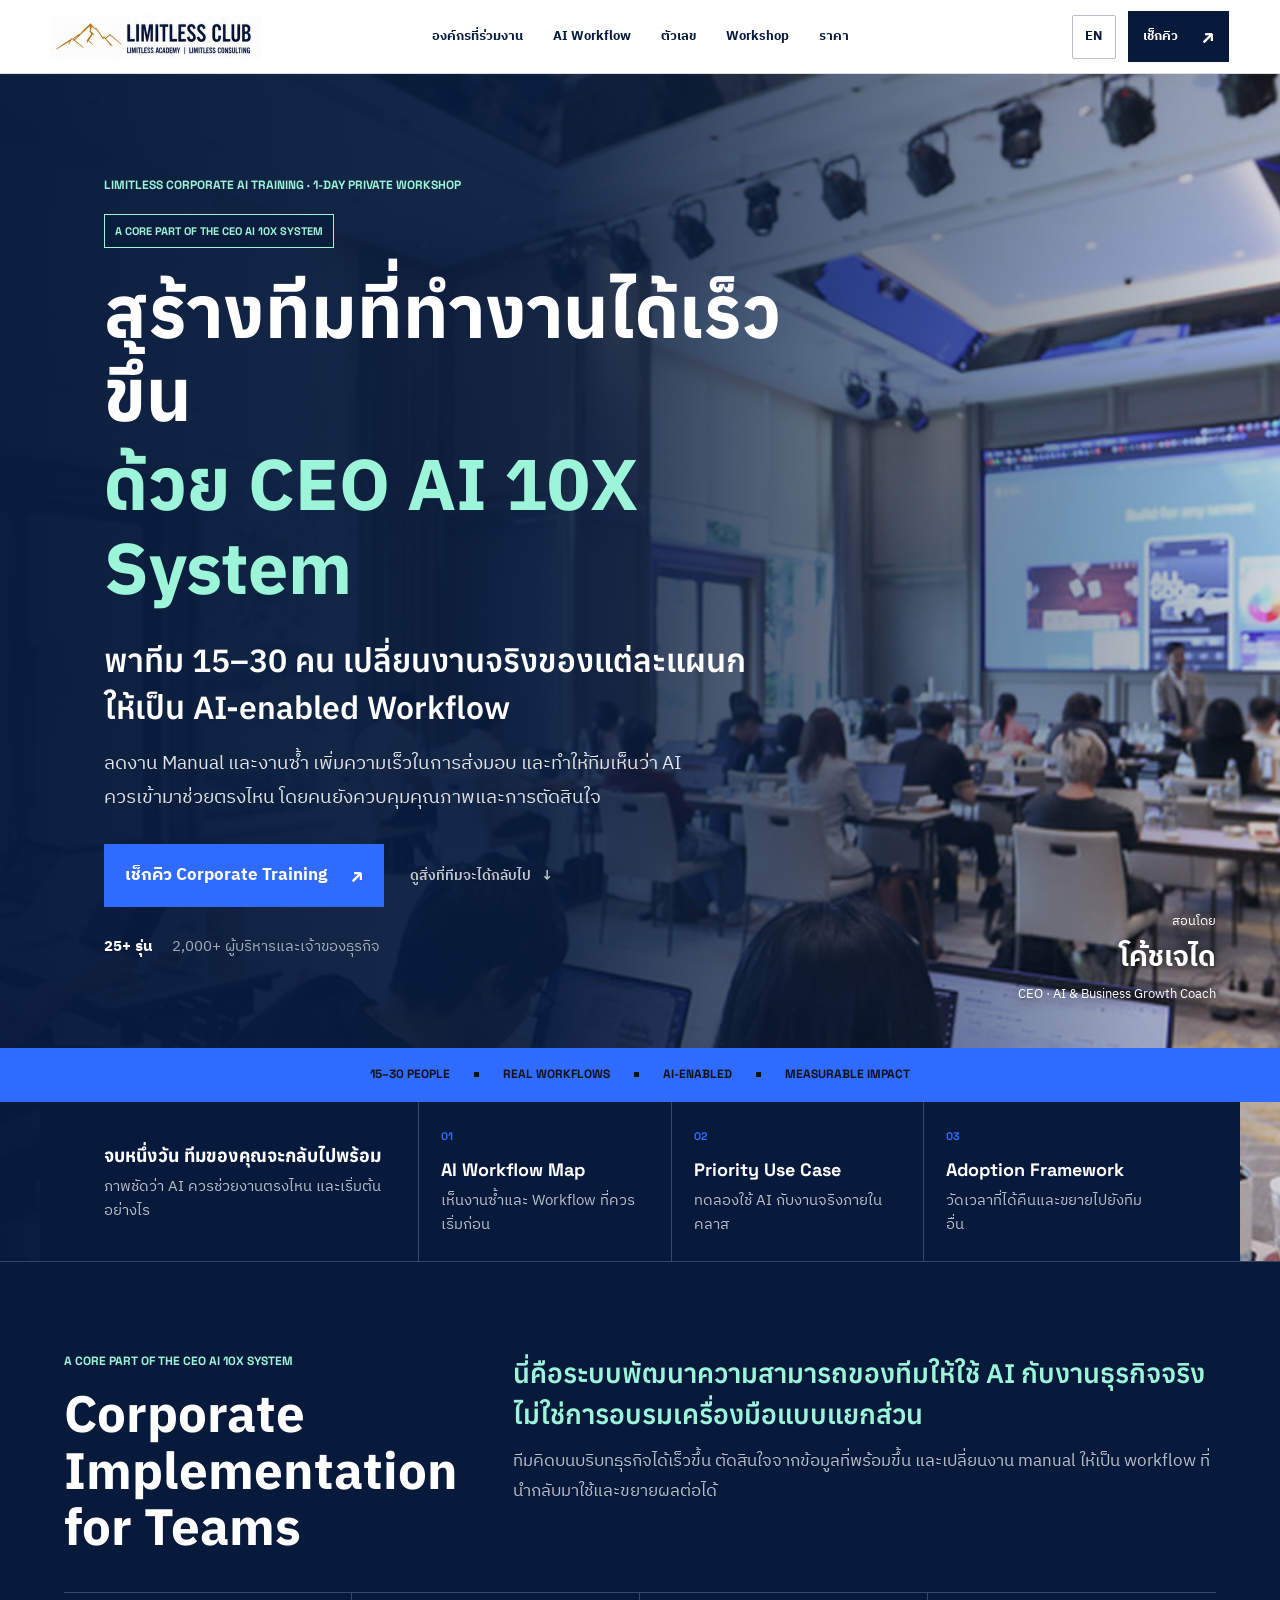
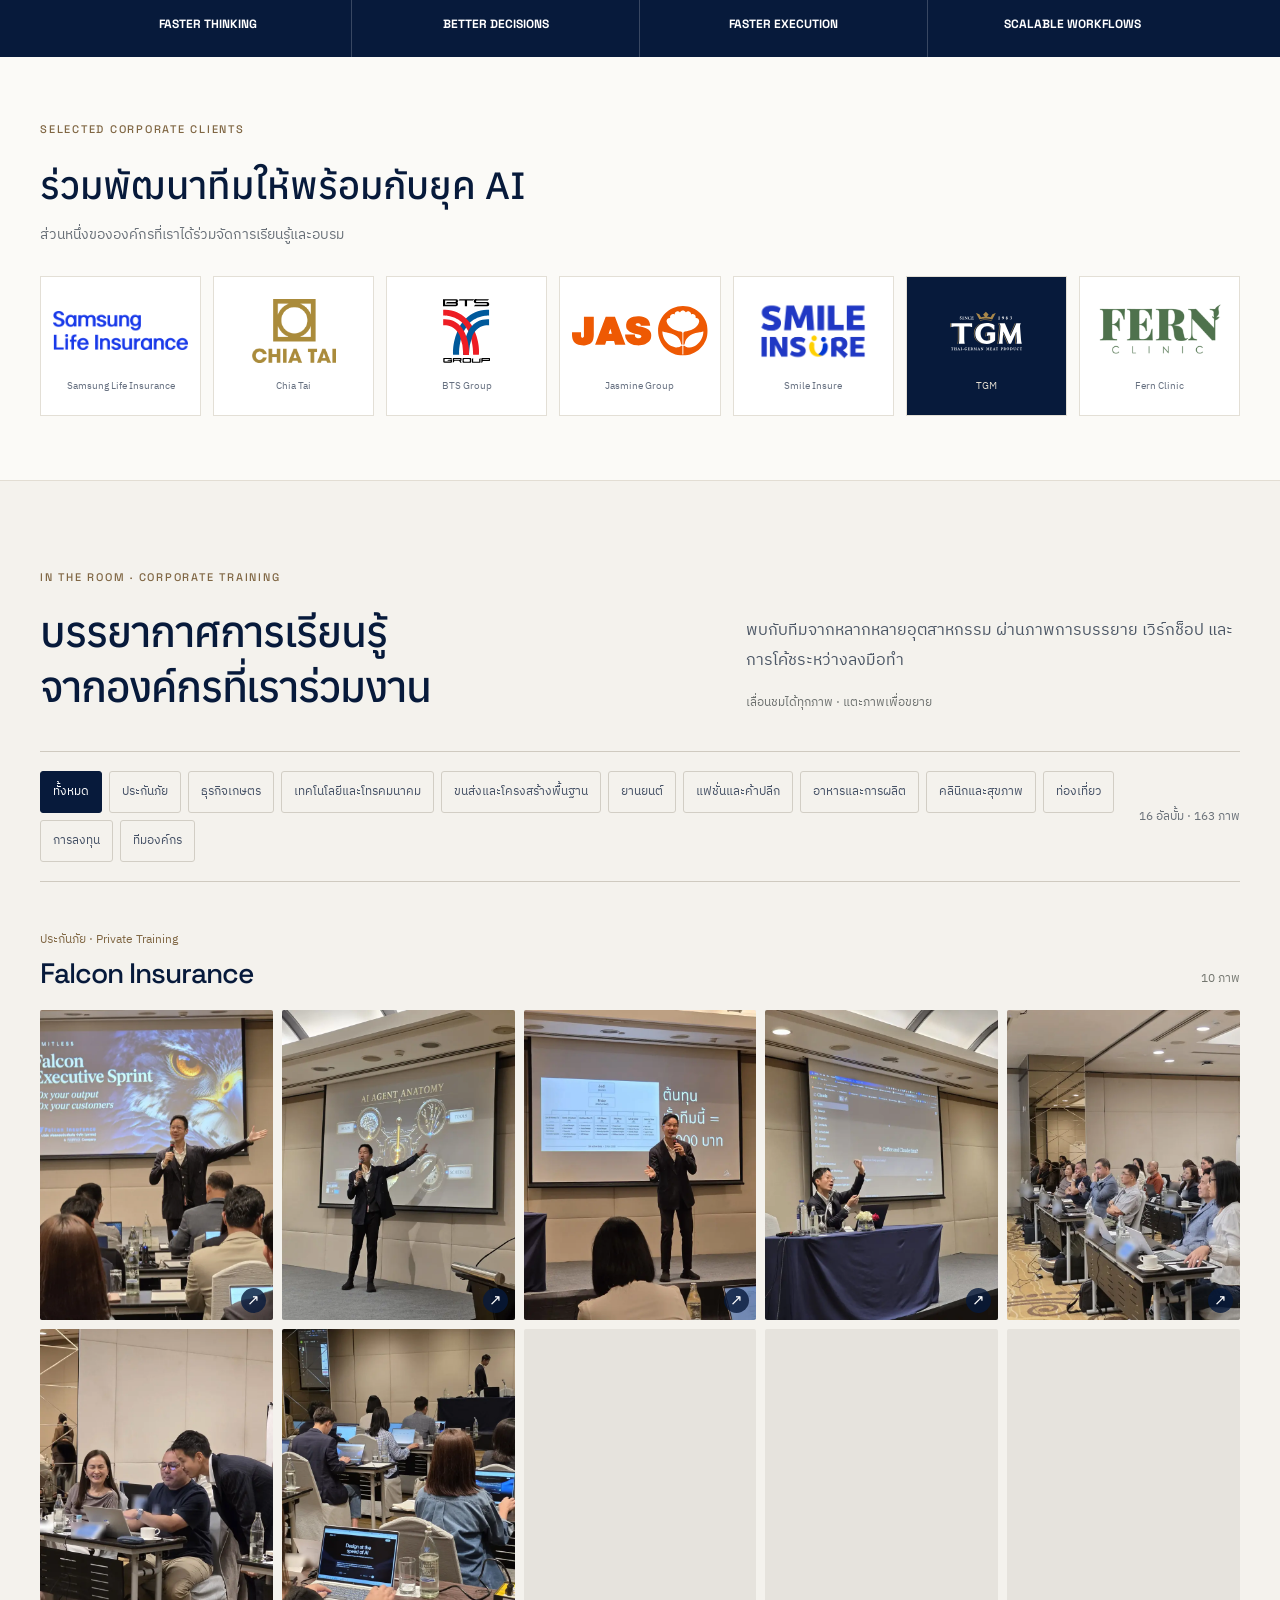
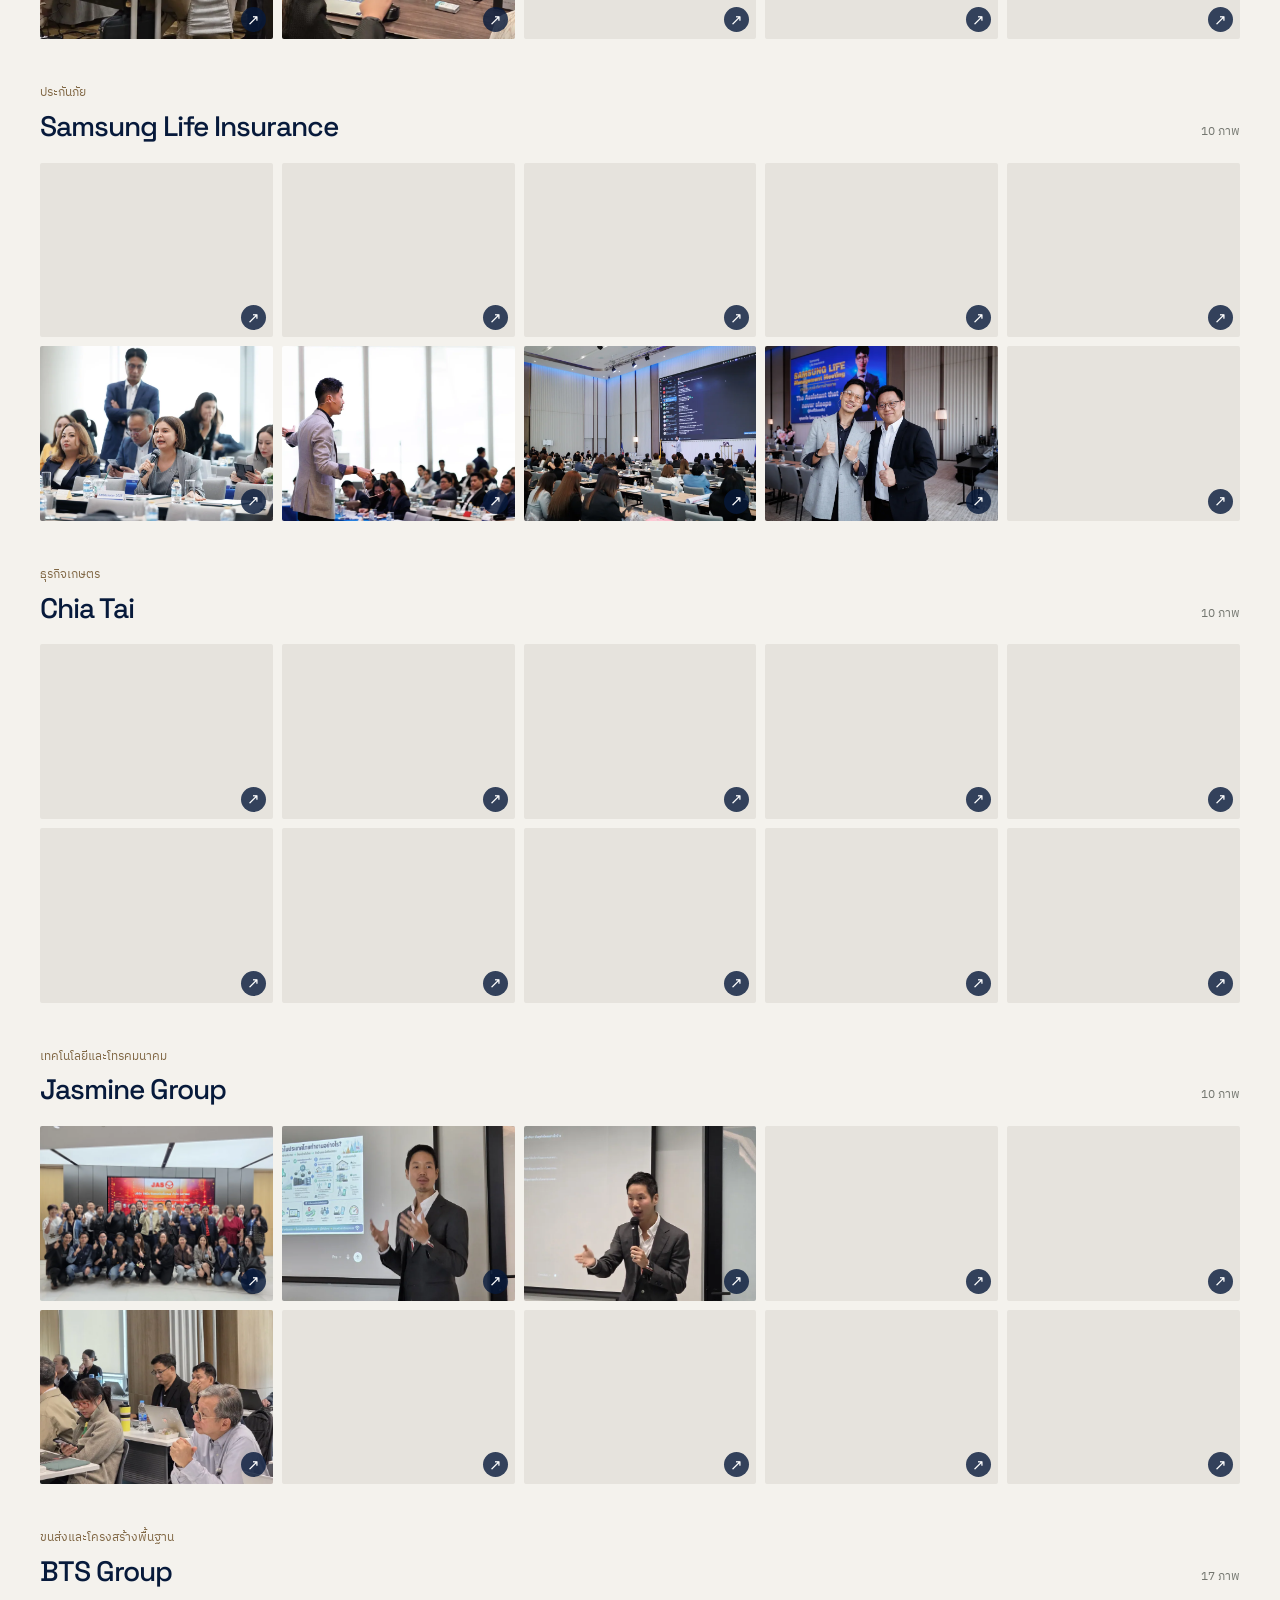
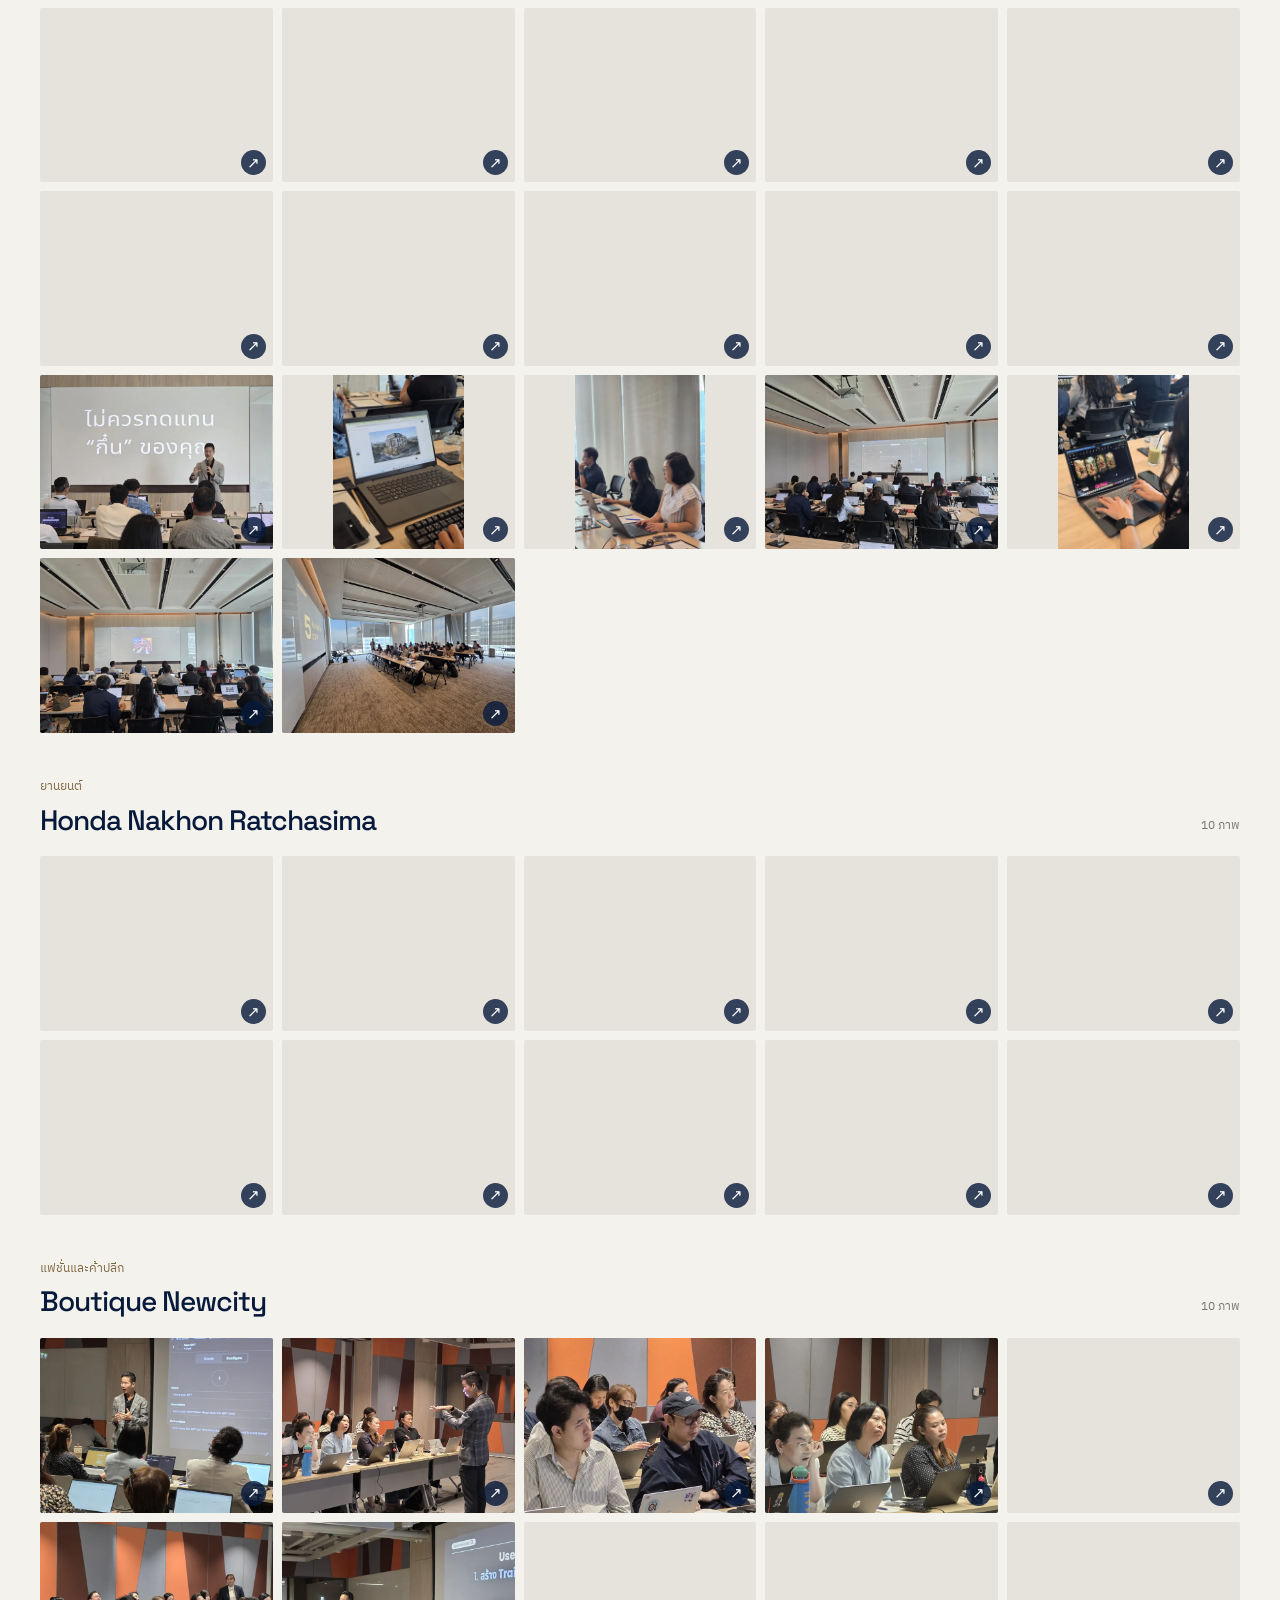
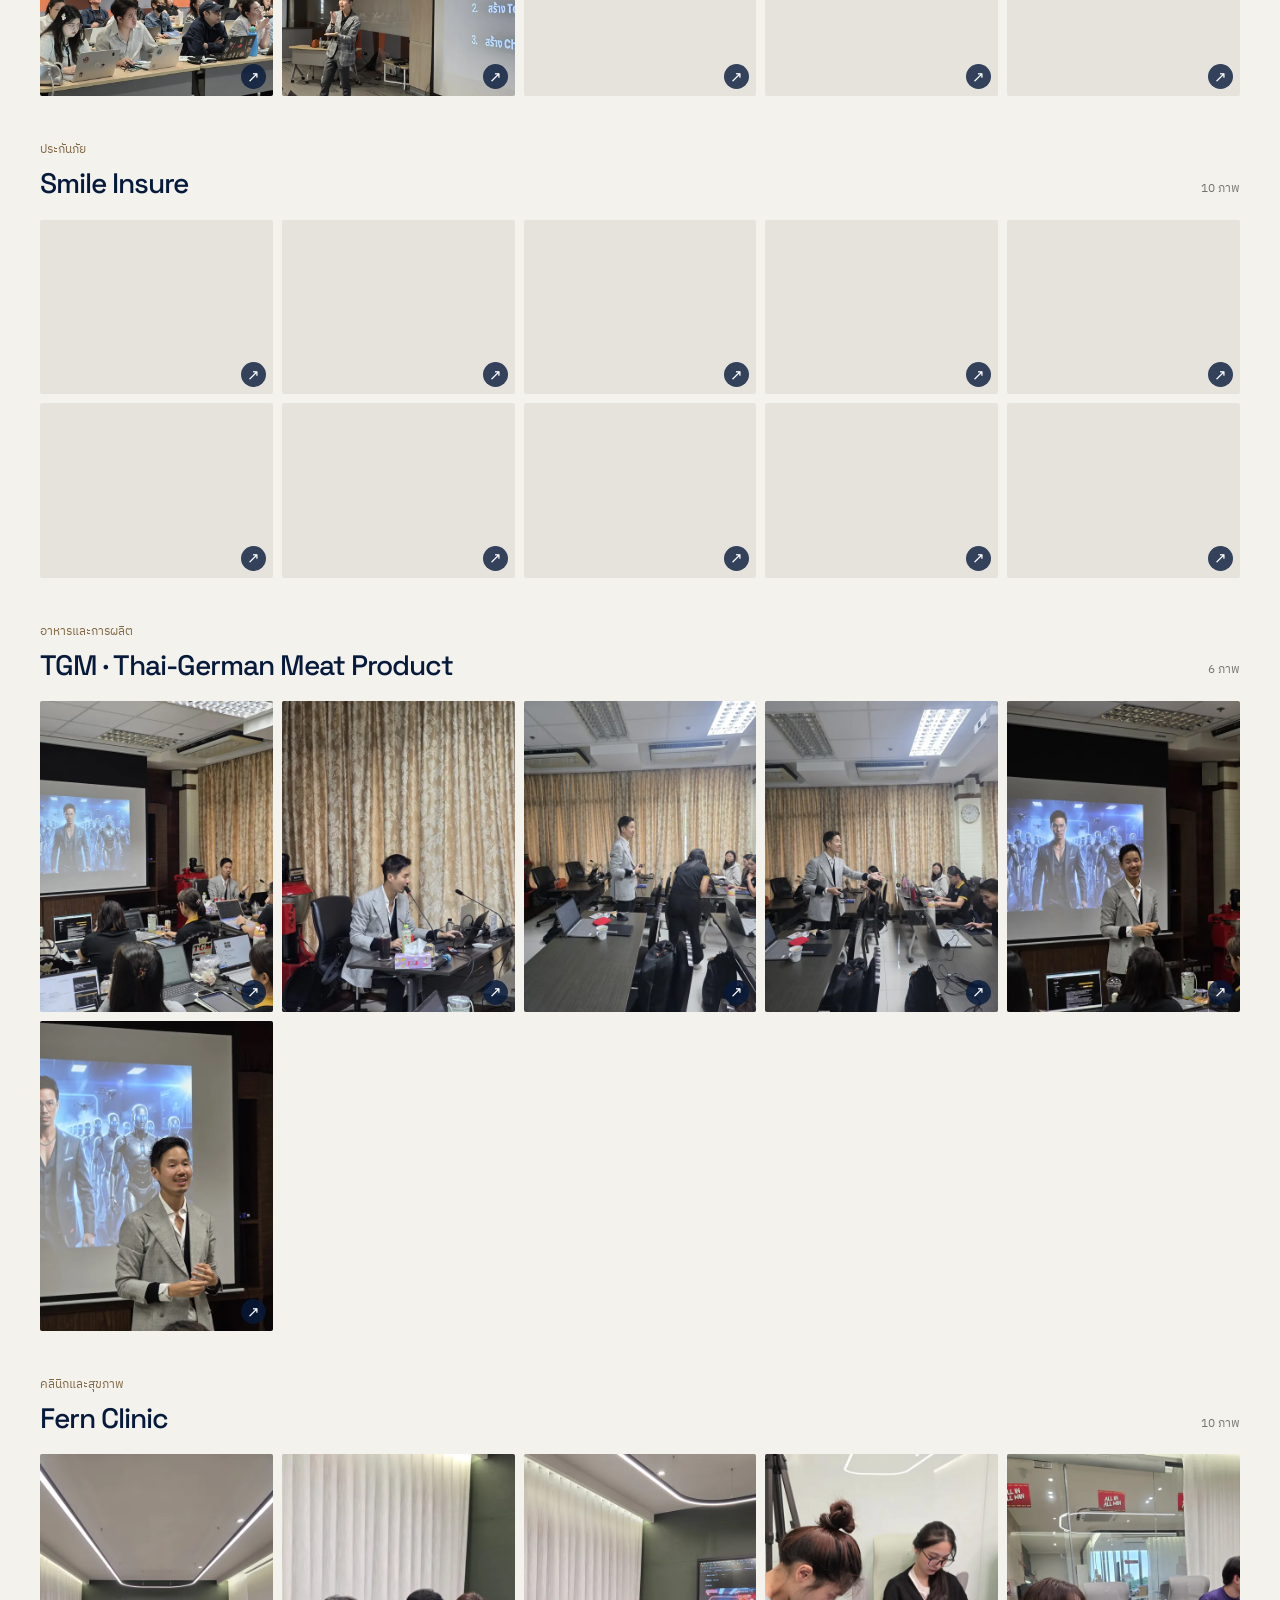
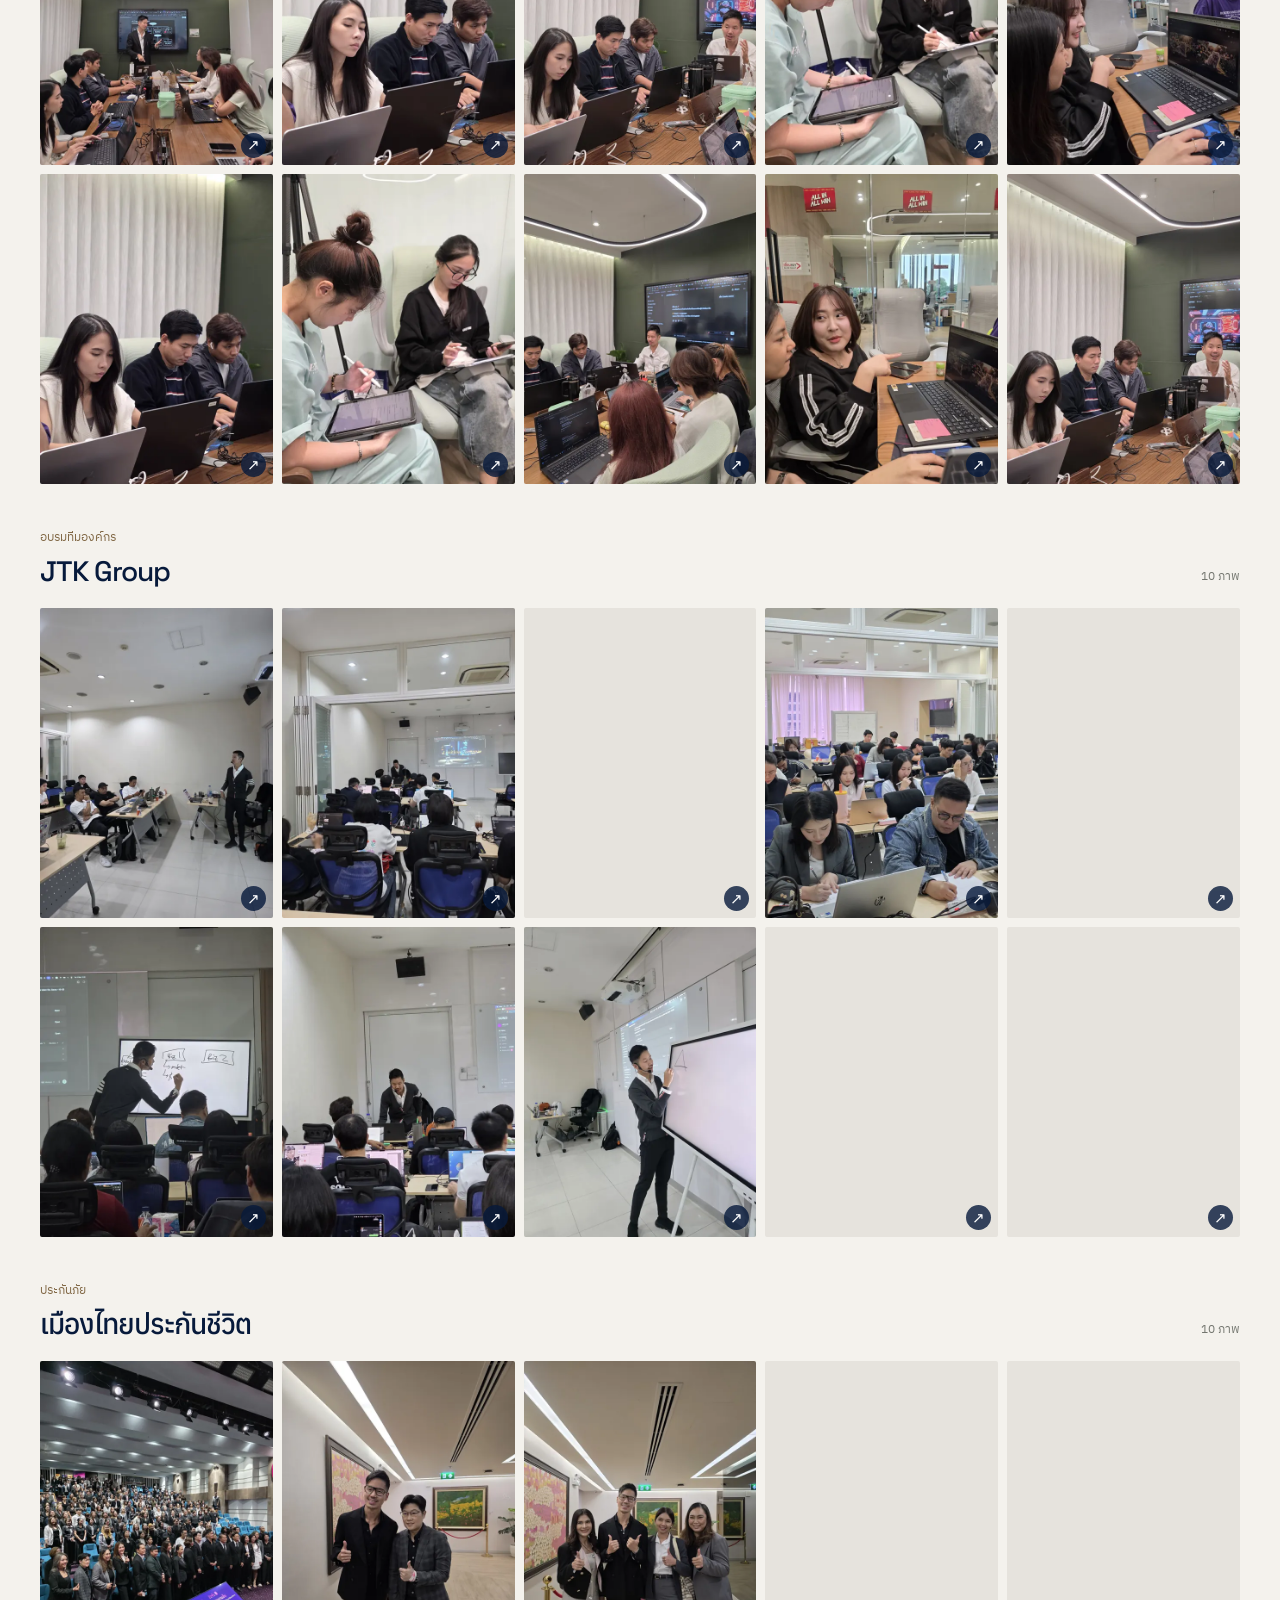
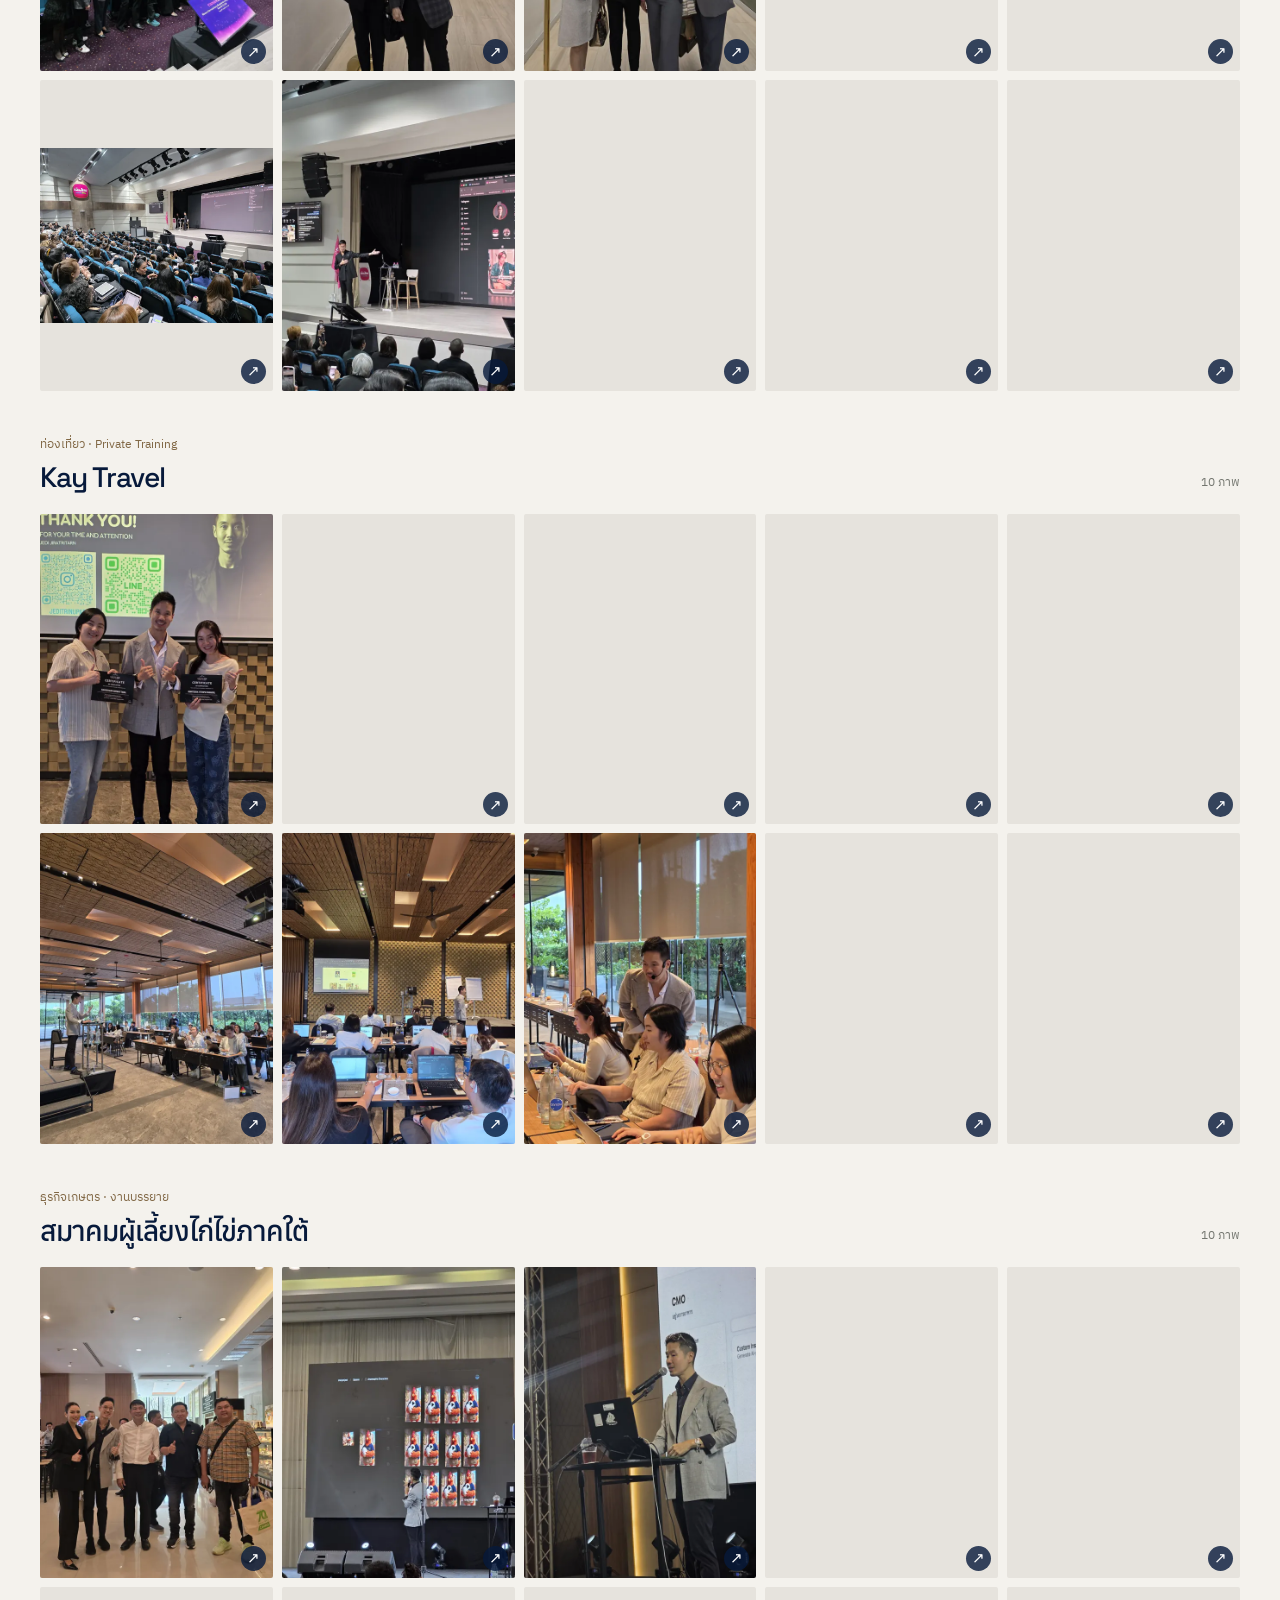
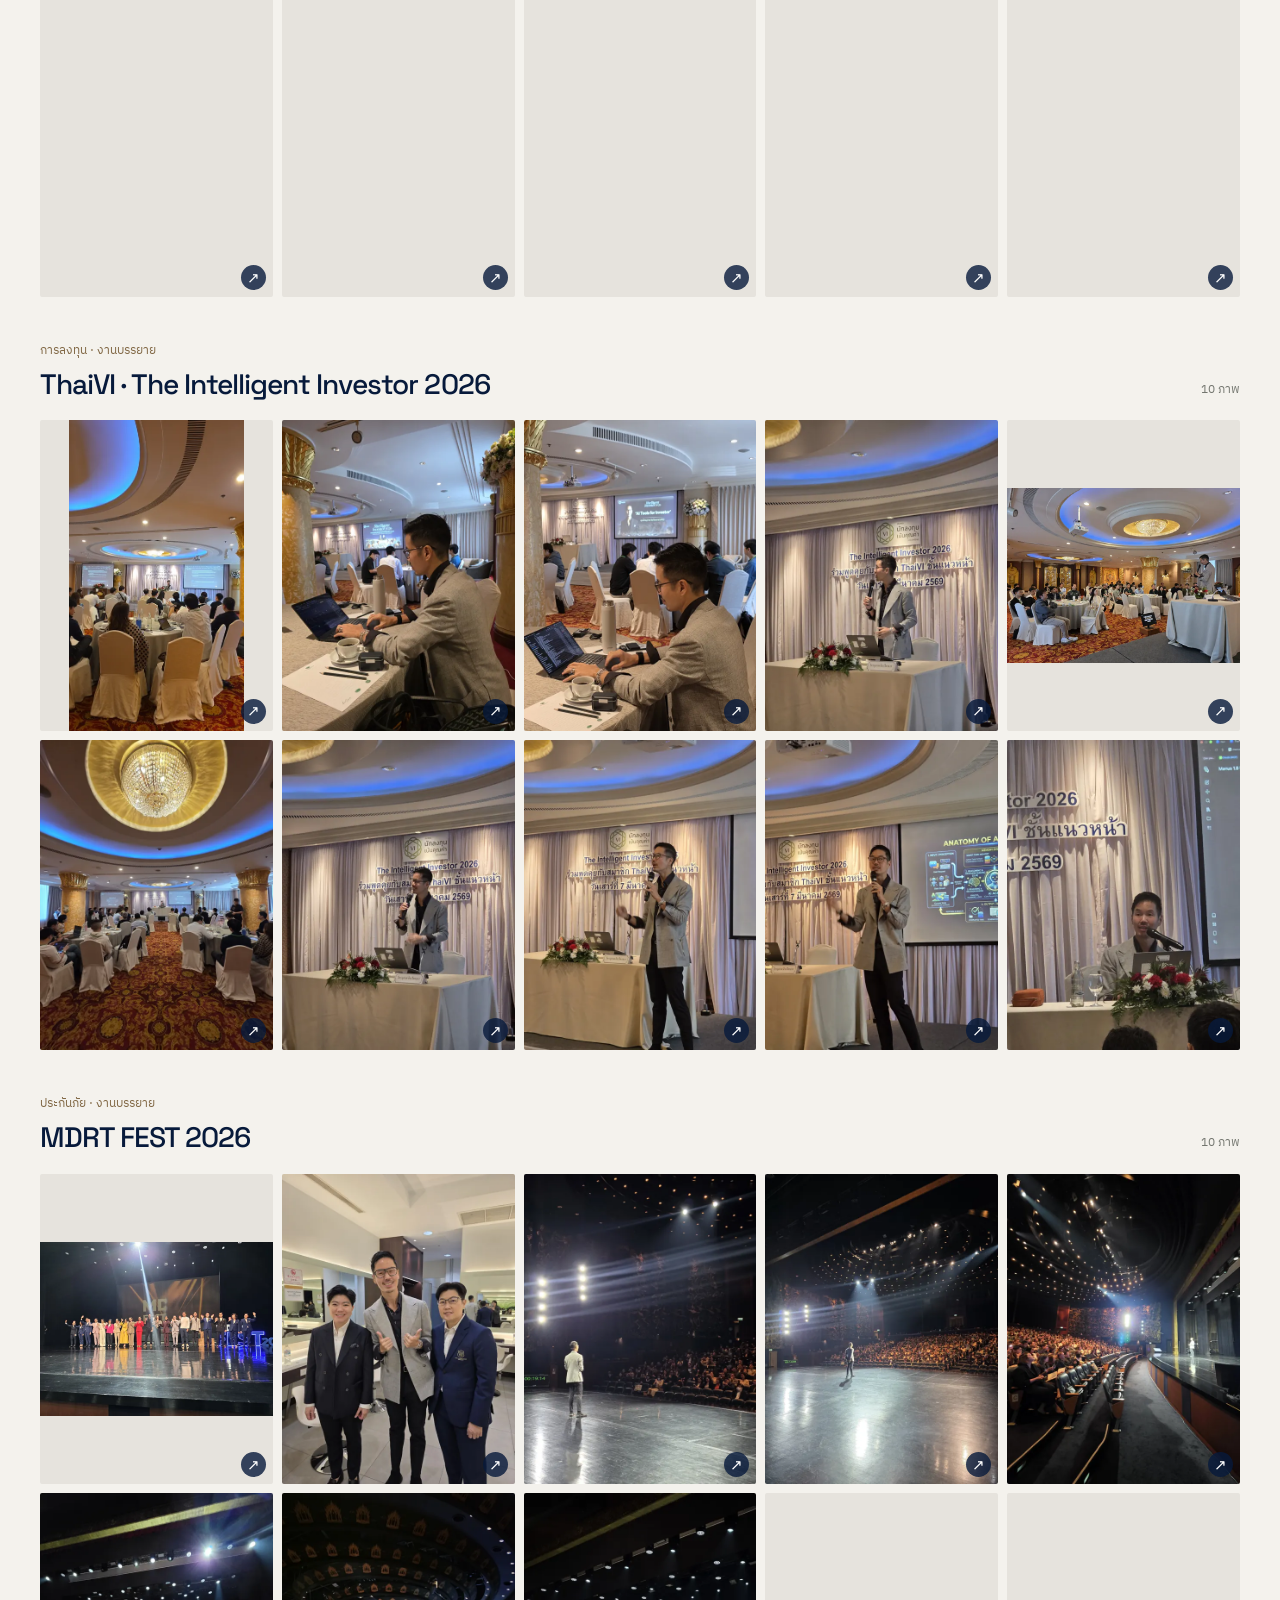
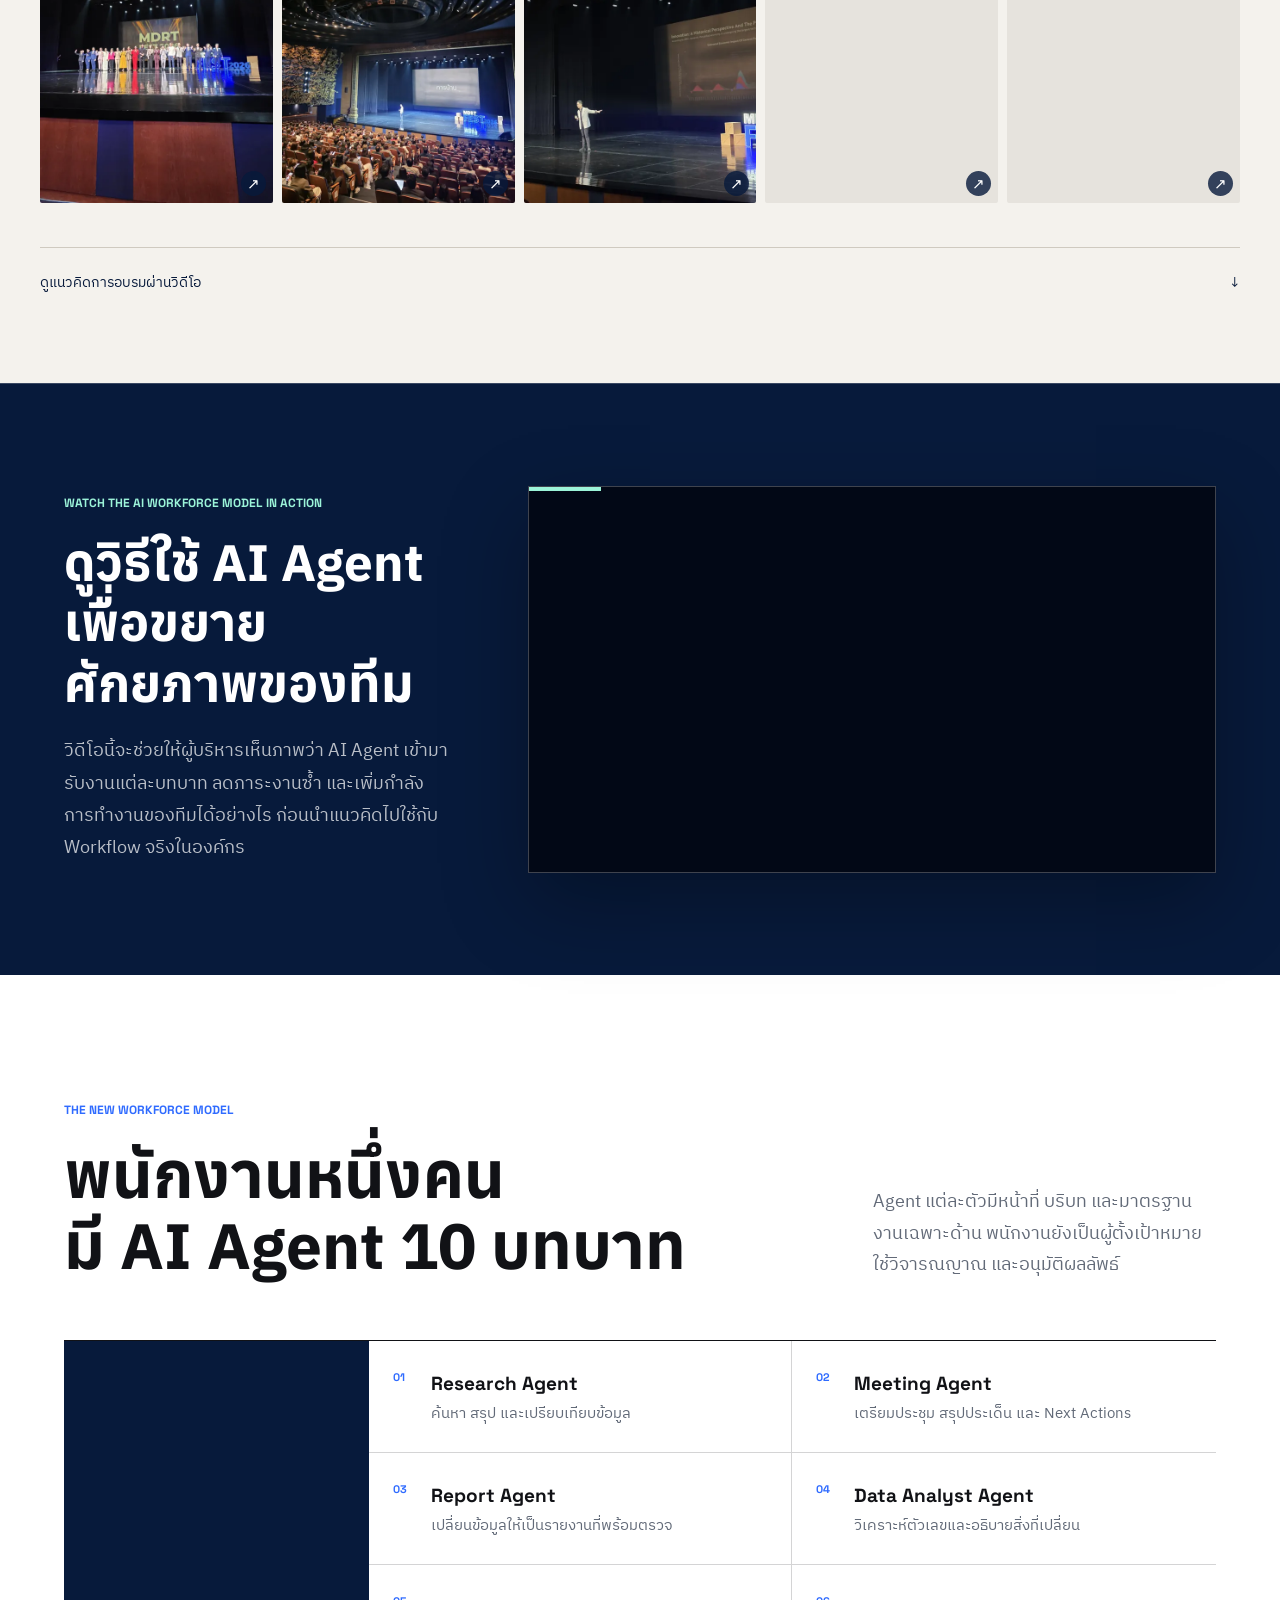
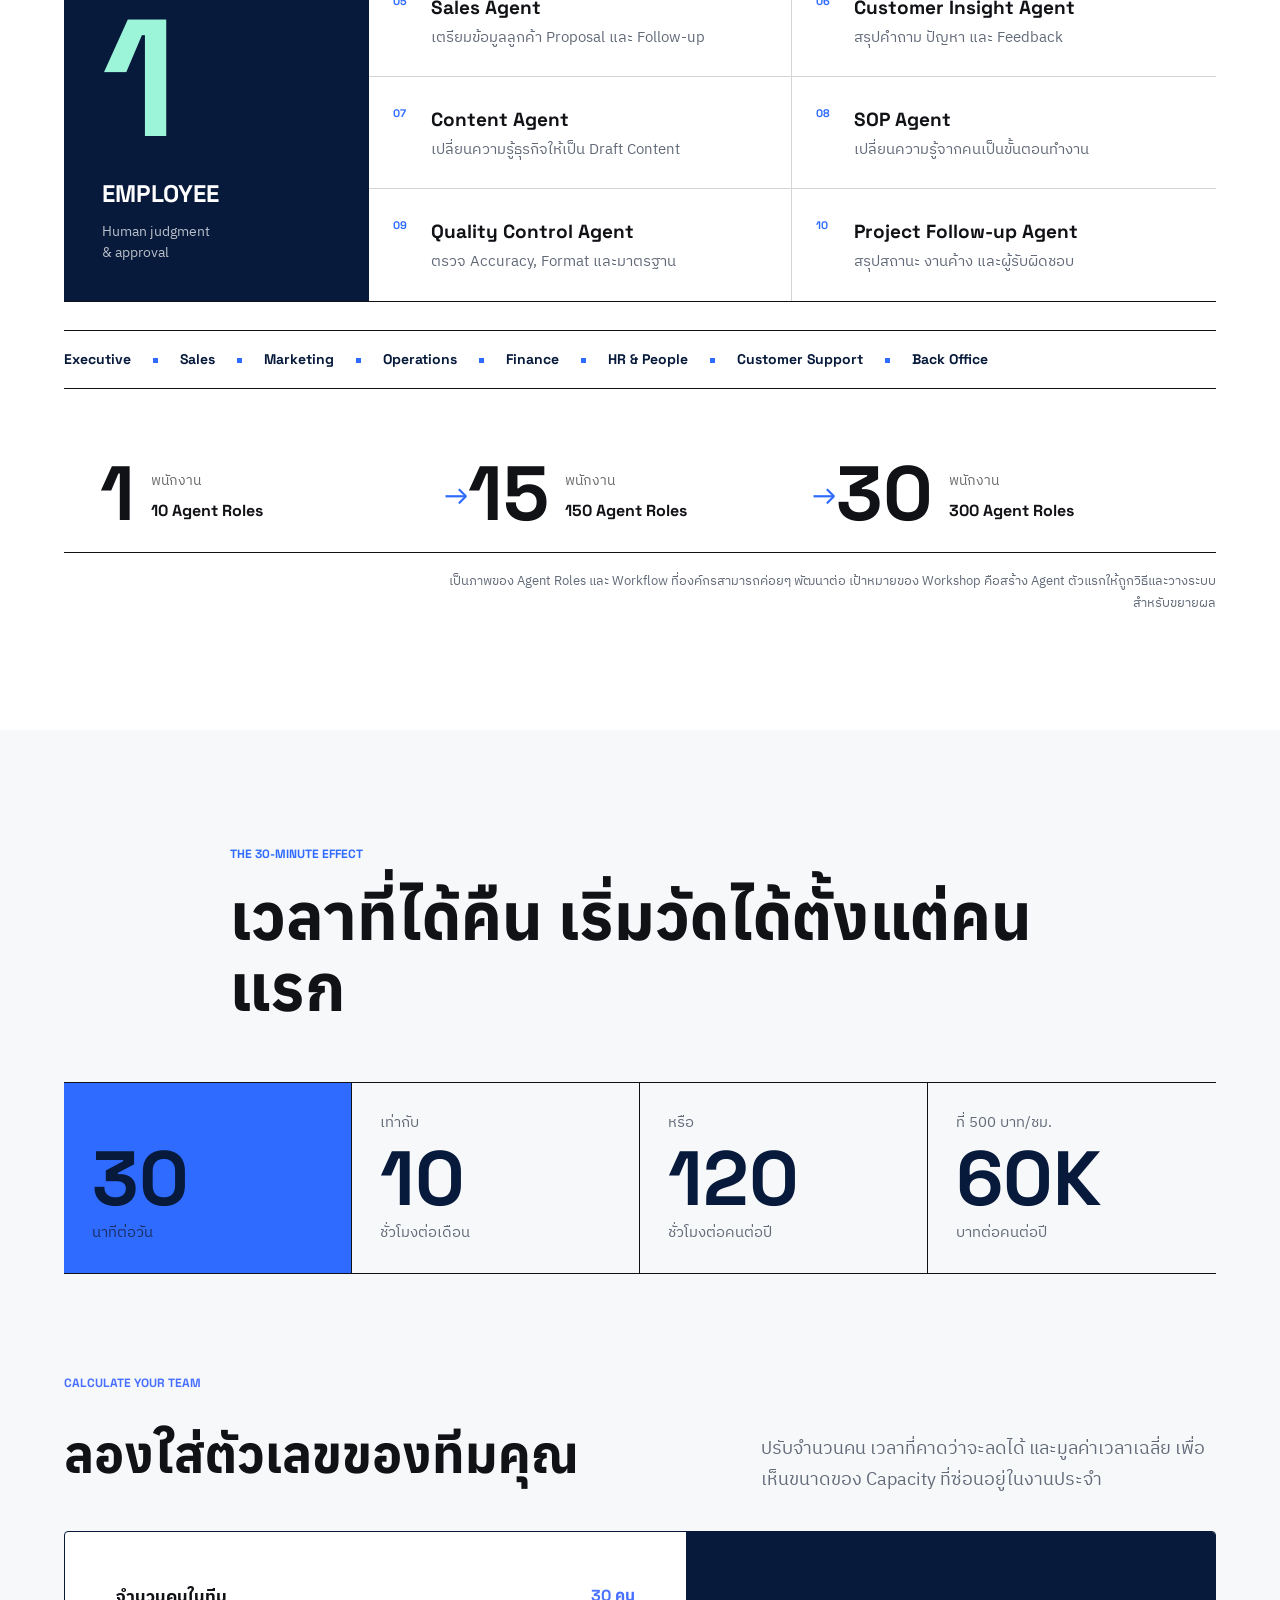
==== index.html @ 7ac0dc00 "Import verified Corporate AI Training live source" ====
<!DOCTYPE html>
<html lang="th">
<head>
  <meta charset="utf-8" />
  <meta name="viewport" content="width=device-width, initial-scale=1" />
  <title>Limitless Corporate AI Training | CEO AI 10X System for Teams</title>
  <meta name="description" content="Corporate AI Training 1 วัน สำหรับทีม 15-30 คน นำ CEO AI 10X System ไปช่วยลดงานซ้ำ เพิ่มความเร็ว และยกระดับ Workflow จากงานจริงของแต่ละแผนก" />
  <meta name="theme-color" content="#071a3b" />
  <meta property="og:type" content="website" />
  <meta property="og:title" content="Limitless Corporate AI Training | CEO AI 10X System for Teams" />
  <meta property="og:description" content="นำ CEO AI 10X System ไปใช้กับทีม ลดงานซ้ำ เพิ่มความเร็ว และยกระดับ Workflow จากงานจริงของแต่ละแผนก" />
  <meta property="og:url" content="https://limitless-corporate-training.vercel.app/" />
  <meta property="og:image" content="https://limitless-corporate-training.vercel.app/assets/workshop-hero-wide.jpg" />
  <meta name="twitter:card" content="summary_large_image" />
  <meta name="twitter:image" content="https://limitless-corporate-training.vercel.app/assets/workshop-hero-wide.jpg" />
  <link rel="canonical" href="https://limitless-corporate-training.vercel.app/" />
  <link rel="icon" type="image/png" href="assets/favicon.png" />
  <link rel="preconnect" href="https://fonts.googleapis.com" />
  <link rel="preconnect" href="https://fonts.gstatic.com" crossorigin />
  <link href="https://fonts.googleapis.com/css2?family=Anuphan:wght@400;500;600;700&amp;family=IBM+Plex+Sans+Thai:wght@400;500;600;700&amp;family=Space+Grotesk:wght@500;600;700&amp;display=swap" rel="stylesheet" />
  <link rel="stylesheet" href="styles.css" />
  <link rel="stylesheet" href="gallery.css" />
  <script src="gallery.js" defer></script>
<link rel="alternate" hreflang="th" href="https://corporate-ai-training-seven.vercel.app/" />
<link rel="alternate" hreflang="en" href="https://corporate-ai-training-seven.vercel.app/en/" />
</head>
<body>
  <header class="site-header">
    <a class="brand" href="#top" aria-label="Limitless Club หน้าหลัก">
      <img src="assets/limitless-club-logo.png" alt="Limitless Club" width="420" height="88" />
    </a>
    <nav aria-label="เมนูหลัก">
      <a href="#gallery">องค์กรที่ร่วมงาน</a>
      <a href="#agents">AI Workflow</a>
      <a href="#value">ตัวเลข</a>
      <a href="#workshop">Workshop</a>
      <a href="#fee">ราคา</a>
    </nav>
    <div class="header-actions"><a class="lang-switch" href="en/" hreflang="en" lang="en" aria-label="View this page in English">EN</a><a class="button button--header" href="#contact">เช็กคิว <span aria-hidden="true">↗</span></a></div>
  </header>

  <main>
    <section class="hero" id="top">
      <img class="hero__visual" src="assets/workshop-hero-wide.jpg" alt="บรรยากาศ Corporate AI Workshop ของ Limitless Club" width="1920" height="952" fetchpriority="high" />
      <div class="hero__inner">
        <div class="hero__copy">
          <p class="signal-label">Limitless Corporate AI Training · 1-Day Private Workshop</p>
          <p class="hero__system-label">A Core Part of the CEO AI 10X System</p>
          <h1><span>สร้างทีมที่ทำงานได้เร็วขึ้น</span><strong>ด้วย CEO AI 10X System</strong></h1>
          <p class="hero__statement">พาทีม 15–30 คน เปลี่ยนงานจริงของแต่ละแผนกให้เป็น AI-enabled Workflow</p>
          <p class="hero__lead">ลดงาน Manual และงานซ้ำ เพิ่มความเร็วในการส่งมอบ และทำให้ทีมเห็นว่า AI ควรเข้ามาช่วยตรงไหน โดยคนยังควบคุมคุณภาพและการตัดสินใจ</p>
          <div class="hero__actions">
            <a class="button button--signal" href="#contact">เช็กคิว Corporate Training <span aria-hidden="true">↗</span></a>
            <a class="text-link" href="#outcomes">ดูสิ่งที่ทีมจะได้กลับไป <span aria-hidden="true">↓</span></a>
          </div>
          <p class="hero__proof"><strong>25+ รุ่น</strong><span>2,000+ ผู้บริหารและเจ้าของธุรกิจ</span></p>
        </div>
        <p class="hero__coach"><span>สอนโดย</span><strong>โค้ชเจได</strong><small>CEO · AI &amp; Business Growth Coach</small></p>
      </div>
      <div class="hero__signal-line" aria-label="รายละเอียด Workshop">
        <span>15–30 PEOPLE</span><i></i><span>REAL WORKFLOWS</span><i></i><span>AI-ENABLED</span><i></i><span>MEASURABLE IMPACT</span>
      </div>
      <div class="hero__outcomes" id="outcomes">
        <p><strong>จบหนึ่งวัน ทีมของคุณจะกลับไปพร้อม</strong><span>ภาพชัดว่า AI ควรช่วยงานตรงไหน และเริ่มต้นอย่างไร</span></p>
        <div><b>01</b><strong>AI Workflow Map</strong><span>เห็นงานซ้ำและ Workflow ที่ควรเริ่มก่อน</span></div>
        <div><b>02</b><strong>Priority Use Case</strong><span>ทดลองใช้ AI กับงานจริงภายในคลาส</span></div>
        <div><b>03</b><strong>Adoption Framework</strong><span>วัดเวลาที่ได้คืนและขยายไปยังทีมอื่น</span></div>
      </div>
    </section>

    <section class="ceo-system-band" aria-labelledby="ceo-system-title">
      <div class="ceo-system-band__intro">
        <p class="signal-label signal-label--citron">A Core Part of the CEO AI 10X System</p>
        <h2 id="ceo-system-title">Corporate Implementation for Teams</h2>
      </div>
      <div class="ceo-system-band__copy">
        <p>นี่คือระบบพัฒนาความสามารถของทีมให้ใช้ AI กับงานธุรกิจจริง ไม่ใช่การอบรมเครื่องมือแบบแยกส่วน</p>
        <span>ทีมคิดบนบริบทธุรกิจได้เร็วขึ้น ตัดสินใจจากข้อมูลที่พร้อมขึ้น และเปลี่ยนงาน manual ให้เป็น workflow ที่นำกลับมาใช้และขยายผลต่อได้</span>
      </div>
      <div class="ceo-system-band__outcomes" aria-label="ผลลัพธ์ของ CEO AI 10X System สำหรับทีม">
        <b>FASTER THINKING</b><b>BETTER DECISIONS</b><b>FASTER EXECUTION</b><b>SCALABLE WORKFLOWS</b>
      </div>
    </section>

<section class="client-logos" id="clients" aria-labelledby="clients-title"><div class="client-logos__inner"><p class="training-gallery__eyebrow">SELECTED CORPORATE CLIENTS</p><h2 id="clients-title">ร่วมพัฒนาทีมให้พร้อมกับยุค AI</h2><p class="client-logos__lead">ส่วนหนึ่งขององค์กรที่เราได้ร่วมจัดการเรียนรู้และอบรม</p><div class="client-logos__grid"><a class="client-logos__item" href="#gallery-samsung" aria-label="ดูภาพอบรม Samsung Life Insurance"><img src="assets/client-logos/samsung.png" alt="Samsung Life Insurance" width="180" height="72" loading="lazy"><span>Samsung Life Insurance</span></a><a class="client-logos__item" href="#gallery-chia-tai" aria-label="ดูภาพอบรม Chia Tai"><img src="assets/client-logos/chia-tai.png" alt="Chia Tai" width="180" height="72" loading="lazy"><span>Chia Tai</span></a><a class="client-logos__item" href="#gallery-bts" aria-label="ดูภาพอบรม BTS Group"><img src="assets/client-logos/bts.svg" alt="BTS Group" width="180" height="72" loading="lazy"><span>BTS Group</span></a><a class="client-logos__item" href="#gallery-jasmine" aria-label="ดูภาพอบรม Jasmine Group"><img src="assets/client-logos/jasmine.svg" alt="Jasmine Group" width="180" height="72" loading="lazy"><span>Jasmine Group</span></a><a class="client-logos__item" href="#gallery-smile" aria-label="ดูภาพอบรม Smile Insure"><img src="assets/client-logos/smile.png" alt="Smile Insure" width="180" height="72" loading="lazy"><span>Smile Insure</span></a><a class="client-logos__item" href="#gallery-tgm" aria-label="ดูภาพอบรม TGM"><img src="assets/client-logos/tgm.svg" alt="TGM" width="180" height="72" loading="lazy"><span>TGM</span></a><a class="client-logos__item" href="#gallery-fern" aria-label="ดูภาพอบรม Fern Clinic"><img src="assets/client-logos/fern.png" alt="Fern Clinic" width="180" height="72" loading="lazy"><span>Fern Clinic</span></a></div></div></section>
<section class="training-gallery" id="gallery" aria-labelledby="gallery-title"><div class="training-gallery__inner"><header class="training-gallery__intro"><div><p class="training-gallery__eyebrow">IN THE ROOM · CORPORATE TRAINING</p><h2 id="gallery-title">บรรยากาศการเรียนรู้<br />จากองค์กรที่เราร่วมงาน</h2></div><div class="training-gallery__lead"><p>พบกับทีมจากหลากหลายอุตสาหกรรม ผ่านภาพการบรรยาย เวิร์กช็อป และการโค้ชระหว่างลงมือทำ</p><p class="training-gallery__hint">เลื่อนชมได้ทุกภาพ · แตะภาพเพื่อขยาย</p></div></header><div class="training-gallery__toolbar"><div class="training-gallery__filters" role="group" aria-label="เลือกอุตสาหกรรม" hidden><button type="button" data-industry-filter="all" aria-pressed="true">ทั้งหมด</button><button type="button" data-industry-filter="insurance" aria-pressed="false">ประกันภัย</button><button type="button" data-industry-filter="agriculture" aria-pressed="false">ธุรกิจเกษตร</button><button type="button" data-industry-filter="technology" aria-pressed="false">เทคโนโลยีและโทรคมนาคม</button><button type="button" data-industry-filter="transport" aria-pressed="false">ขนส่งและโครงสร้างพื้นฐาน</button><button type="button" data-industry-filter="automotive" aria-pressed="false">ยานยนต์</button><button type="button" data-industry-filter="retail" aria-pressed="false">แฟชั่นและค้าปลีก</button><button type="button" data-industry-filter="food" aria-pressed="false">อาหารและการผลิต</button><button type="button" data-industry-filter="healthcare" aria-pressed="false">คลินิกและสุขภาพ</button><button type="button" data-industry-filter="travel" aria-pressed="false">ท่องเที่ยว</button><button type="button" data-industry-filter="investment" aria-pressed="false">การลงทุน</button><button type="button" data-industry-filter="business" aria-pressed="false">ทีมองค์กร</button></div><p class="training-gallery__summary" role="status" aria-live="polite" aria-atomic="true">16 อัลบั้ม · 163 ภาพ</p></div><!--client:falcon:album--><article class="training-gallery__company training-gallery__company--new" data-industry="insurance" data-company="Falcon Insurance" aria-labelledby="gallery-falcon"><header class="training-gallery__company-heading"><div><p class="training-gallery__industry">ประกันภัย · Private Training</p><h3 id="gallery-falcon">Falcon Insurance</h3></div><span class="training-gallery__count">10 ภาพ</span></header><div class="training-gallery__grid"><a class="training-gallery__photo" href="assets/gallery/falcon-01-full.webp" data-gallery-photo data-caption="Falcon Insurance — เปิดคลาส Falcon Executive Sprint: 10x your output, 10x your customers" aria-label="ขยายภาพ: Falcon Insurance — เปิดคลาส Falcon Executive Sprint: 10x your output, 10x your customers"><img src="assets/gallery/falcon-01-thumb.webp" width="720" height="960" style="object-position:50% 35%" alt="Falcon Insurance — เปิดคลาส Falcon Executive Sprint: 10x your output, 10x your customers" loading="lazy" decoding="async"><span class="training-gallery__enlarge" aria-hidden="true">↗</span></a><a class="training-gallery__photo" href="assets/gallery/falcon-02-full.webp" data-gallery-photo data-caption="Falcon Insurance — AI Agent มี 4 ส่วน: Brain, Tools, Skills และ Scheduled Tasks" aria-label="ขยายภาพ: Falcon Insurance — AI Agent มี 4 ส่วน: Brain, Tools, Skills และ Scheduled Tasks"><img src="assets/gallery/falcon-02-thumb.webp" width="720" height="960" style="object-position:50% 45%" alt="Falcon Insurance — AI Agent มี 4 ส่วน: Brain, Tools, Skills และ Scheduled Tasks" loading="lazy" decoding="async"><span class="training-gallery__enlarge" aria-hidden="true">↗</span></a><a class="training-gallery__photo" href="assets/gallery/falcon-03-full.webp" data-gallery-photo data-caption="Falcon Insurance — ตัวอย่างผังทีม AI Agent ที่แบ่งหน้าที่ชัดเจนเหมือนทีมงานจริง" aria-label="ขยายภาพ: Falcon Insurance — ตัวอย่างผังทีม AI Agent ที่แบ่งหน้าที่ชัดเจนเหมือนทีมงานจริง"><img src="assets/gallery/falcon-03-thumb.webp" width="720" height="960" style="object-position:50% 40%" alt="Falcon Insurance — ตัวอย่างผังทีม AI Agent ที่แบ่งหน้าที่ชัดเจนเหมือนทีมงานจริง" loading="lazy" decoding="async"><span class="training-gallery__enlarge" aria-hidden="true">↗</span></a><a class="training-gallery__photo" href="assets/gallery/falcon-04-full.webp" data-gallery-photo data-caption="Falcon Insurance — สาธิตสดบน Claude: Projects, Artifacts, Scheduled และ Customize" aria-label="ขยายภาพ: Falcon Insurance — สาธิตสดบน Claude: Projects, Artifacts, Scheduled และ Customize"><img src="assets/gallery/falcon-04-thumb.webp" width="720" height="960" style="object-position:50% 50%" alt="Falcon Insurance — สาธิตสดบน Claude: Projects, Artifacts, Scheduled และ Customize" loading="lazy" decoding="async"><span class="training-gallery__enlarge" aria-hidden="true">↗</span></a><a class="training-gallery__photo" href="assets/gallery/falcon-05-full.webp" data-gallery-photo data-caption="Falcon Insurance — ผู้บริหารติดตามการสาธิตสดช่วงเช้า" aria-label="ขยายภาพ: Falcon Insurance — ผู้บริหารติดตามการสาธิตสดช่วงเช้า"><img src="assets/gallery/falcon-05-thumb.webp" width="720" height="960" style="object-position:50% 60%" alt="Falcon Insurance — ผู้บริหารติดตามการสาธิตสดช่วงเช้า" loading="lazy" decoding="async"><span class="training-gallery__enlarge" aria-hidden="true">↗</span></a><a class="training-gallery__photo" href="assets/gallery/falcon-06-full.webp" data-gallery-photo data-caption="Falcon Insurance — โค้ชเดินดูงานรายคนระหว่างฝึกกับไฟล์ตัวอย่าง" aria-label="ขยายภาพ: Falcon Insurance — โค้ชเดินดูงานรายคนระหว่างฝึกกับไฟล์ตัวอย่าง"><img src="assets/gallery/falcon-06-thumb.webp" width="720" height="960" style="object-position:50% 50%" alt="Falcon Insurance — โค้ชเดินดูงานรายคนระหว่างฝึกกับไฟล์ตัวอย่าง" loading="lazy" decoding="async"><span class="training-gallery__enlarge" aria-hidden="true">↗</span></a><a class="training-gallery__photo" href="assets/gallery/falcon-07-full.webp" data-gallery-photo data-caption="Falcon Insurance — ห้องทดลองเว็บรับแจ้งเคลม: ออกแบบหน้าจอด้วย Google Stitch" aria-label="ขยายภาพ: Falcon Insurance — ห้องทดลองเว็บรับแจ้งเคลม: ออกแบบหน้าจอด้วย Google Stitch"><img src="assets/gallery/falcon-07-thumb.webp" width="720" height="960" style="object-position:50% 60%" alt="Falcon Insurance — ห้องทดลองเว็บรับแจ้งเคลม: ออกแบบหน้าจอด้วย Google Stitch" loading="lazy" decoding="async"><span class="training-gallery__enlarge" aria-hidden="true">↗</span></a><a class="training-gallery__photo" href="assets/gallery/falcon-08-full.webp" data-gallery-photo data-caption="Falcon Insurance — ตัวอย่างหน้าจอแจ้งเคลมที่ AI ออกแบบให้ภายในคลาส" aria-label="ขยายภาพ: Falcon Insurance — ตัวอย่างหน้าจอแจ้งเคลมที่ AI ออกแบบให้ภายในคลาส"><img src="assets/gallery/falcon-08-thumb.webp" width="720" height="960" style="object-position:50% 45%" alt="Falcon Insurance — ตัวอย่างหน้าจอแจ้งเคลมที่ AI ออกแบบให้ภายในคลาส" loading="lazy" decoding="async"><span class="training-gallery__enlarge" aria-hidden="true">↗</span></a><a class="training-gallery__photo" href="assets/gallery/falcon-09-full.webp" data-gallery-photo data-caption="Falcon Insurance — กรอบ 10/80/10: คนเริ่ม 10% AI ทำ 80% คนตรวจ 10%" aria-label="ขยายภาพ: Falcon Insurance — กรอบ 10/80/10: คนเริ่ม 10% AI ทำ 80% คนตรวจ 10%"><img src="assets/gallery/falcon-09-thumb.webp" width="720" height="960" style="object-position:50% 45%" alt="Falcon Insurance — กรอบ 10/80/10: คนเริ่ม 10% AI ทำ 80% คนตรวจ 10%" loading="lazy" decoding="async"><span class="training-gallery__enlarge" aria-hidden="true">↗</span></a><a class="training-gallery__photo" href="assets/gallery/falcon-10-full.webp" data-gallery-photo data-caption="Falcon Insurance — ภาพหมู่ปิดคลาส Falcon Executive Sprint" aria-label="ขยายภาพ: Falcon Insurance — ภาพหมู่ปิดคลาส Falcon Executive Sprint"><img src="assets/gallery/falcon-10-thumb.webp" width="720" height="960" style="object-position:50% 50%" alt="Falcon Insurance — ภาพหมู่ปิดคลาส Falcon Executive Sprint" loading="lazy" decoding="async"><span class="training-gallery__enlarge" aria-hidden="true">↗</span></a></div></article><!--/client:falcon:album--><article class="training-gallery__company" data-industry="insurance" data-company="Samsung Life Insurance" aria-labelledby="gallery-samsung"><header class="training-gallery__company-heading"><div><p class="training-gallery__industry">ประกันภัย</p><h3 id="gallery-samsung">Samsung Life Insurance</h3></div><span class="training-gallery__count">10 ภาพ</span></header><div class="training-gallery__grid"><a class="training-gallery__photo" href="assets/gallery/samsung-01-full.webp?v=2" data-gallery-photo data-caption="Samsung Life Insurance — บรรยากาศการบรรยายและผู้เข้าร่วมงาน" aria-label="ขยายภาพ: Samsung Life Insurance — บรรยากาศการบรรยายและผู้เข้าร่วมงาน"><img src="assets/gallery/samsung-01-thumb.webp?v=2" width="2048" height="1365" style="object-position:50% 50%" alt="Samsung Life Insurance — บรรยากาศการบรรยายและผู้เข้าร่วมงาน" loading="lazy" decoding="async" /><span class="training-gallery__enlarge" aria-hidden="true">↗</span></a><a class="training-gallery__photo" href="assets/gallery/samsung-02-full.webp?v=2" data-gallery-photo data-caption="Samsung Life Insurance — โค้ชอธิบายเนื้อหาบนเวที" aria-label="ขยายภาพ: Samsung Life Insurance — โค้ชอธิบายเนื้อหาบนเวที"><img src="assets/gallery/samsung-02-thumb.webp?v=2" width="1365" height="2048" style="object-position:50% 45%" alt="Samsung Life Insurance — โค้ชอธิบายเนื้อหาบนเวที" loading="lazy" decoding="async" /><span class="training-gallery__enlarge" aria-hidden="true">↗</span></a><a class="training-gallery__photo" href="assets/gallery/samsung-03-full.webp?v=2" data-gallery-photo data-caption="Samsung Life Insurance — ช่วงบรรยายและแลกเปลี่ยนกับผู้เข้าร่วม" aria-label="ขยายภาพ: Samsung Life Insurance — ช่วงบรรยายและแลกเปลี่ยนกับผู้เข้าร่วม"><img src="assets/gallery/samsung-03-thumb.webp?v=2" width="2048" height="1365" style="object-position:50% 50%" alt="Samsung Life Insurance — ช่วงบรรยายและแลกเปลี่ยนกับผู้เข้าร่วม" loading="lazy" decoding="async" /><span class="training-gallery__enlarge" aria-hidden="true">↗</span></a><a class="training-gallery__photo" href="assets/gallery/samsung-04-full.webp?v=2" data-gallery-photo data-caption="Samsung Life Insurance — สาธิตการใช้งานระหว่างการบรรยาย" aria-label="ขยายภาพ: Samsung Life Insurance — สาธิตการใช้งานระหว่างการบรรยาย"><img src="assets/gallery/samsung-04-thumb.webp?v=2" width="2048" height="1365" style="object-position:50% 50%" alt="Samsung Life Insurance — สาธิตการใช้งานระหว่างการบรรยาย" loading="lazy" decoding="async" /><span class="training-gallery__enlarge" aria-hidden="true">↗</span></a><a class="training-gallery__photo" href="assets/gallery/samsung-05-full.webp?v=2" data-gallery-photo data-caption="Samsung Life Insurance — ผู้เข้าร่วมตั้งใจติดตามการบรรยาย" aria-label="ขยายภาพ: Samsung Life Insurance — ผู้เข้าร่วมตั้งใจติดตามการบรรยาย"><img src="assets/gallery/samsung-05-thumb.webp?v=2" width="2048" height="1365" style="object-position:50% 50%" alt="Samsung Life Insurance — ผู้เข้าร่วมตั้งใจติดตามการบรรยาย" loading="lazy" decoding="async" /><span class="training-gallery__enlarge" aria-hidden="true">↗</span></a><a class="training-gallery__photo" href="assets/gallery/samsung-06-full.webp?v=2" data-gallery-photo data-caption="Samsung Life Insurance — ผู้เข้าร่วมแลกเปลี่ยนความคิดเห็น" aria-label="ขยายภาพ: Samsung Life Insurance — ผู้เข้าร่วมแลกเปลี่ยนความคิดเห็น"><img src="assets/gallery/samsung-06-thumb.webp?v=2" width="2048" height="1365" style="object-position:50% 50%" alt="Samsung Life Insurance — ผู้เข้าร่วมแลกเปลี่ยนความคิดเห็น" loading="lazy" decoding="async" /><span class="training-gallery__enlarge" aria-hidden="true">↗</span></a><a class="training-gallery__photo" href="assets/gallery/samsung-07-full.webp?v=2" data-gallery-photo data-caption="Samsung Life Insurance — โค้ชพูดคุยกับผู้เข้าร่วม" aria-label="ขยายภาพ: Samsung Life Insurance — โค้ชพูดคุยกับผู้เข้าร่วม"><img src="assets/gallery/samsung-07-thumb.webp?v=2" width="2048" height="1365" style="object-position:50% 50%" alt="Samsung Life Insurance — โค้ชพูดคุยกับผู้เข้าร่วม" loading="lazy" decoding="async" /><span class="training-gallery__enlarge" aria-hidden="true">↗</span></a><a class="training-gallery__photo" href="assets/gallery/samsung-08-full.webp?v=2" data-gallery-photo data-caption="Samsung Life Insurance — เรียนรู้ผ่านตัวอย่างบนหน้าจอ" aria-label="ขยายภาพ: Samsung Life Insurance — เรียนรู้ผ่านตัวอย่างบนหน้าจอ"><img src="assets/gallery/samsung-08-thumb.webp?v=2" width="2048" height="1365" style="object-position:50% 50%" alt="Samsung Life Insurance — เรียนรู้ผ่านตัวอย่างบนหน้าจอ" loading="lazy" decoding="async" /><span class="training-gallery__enlarge" aria-hidden="true">↗</span></a><a class="training-gallery__photo" href="assets/gallery/samsung-09-full.webp?v=2" data-gallery-photo data-caption="Samsung Life Insurance — ภาพร่วมกับผู้เข้าร่วมงาน" aria-label="ขยายภาพ: Samsung Life Insurance — ภาพร่วมกับผู้เข้าร่วมงาน"><img src="assets/gallery/samsung-09-thumb.webp?v=2" width="2048" height="1365" style="object-position:50% 50%" alt="Samsung Life Insurance — ภาพร่วมกับผู้เข้าร่วมงาน" loading="lazy" decoding="async" /><span class="training-gallery__enlarge" aria-hidden="true">↗</span></a><a class="training-gallery__photo" href="assets/gallery/samsung-10-full.webp?v=2" data-gallery-photo data-caption="Samsung Life Insurance — โค้ชอธิบายแนวคิดหน้าห้อง" aria-label="ขยายภาพ: Samsung Life Insurance — โค้ชอธิบายแนวคิดหน้าห้อง"><img src="assets/gallery/samsung-10-thumb.webp?v=2" width="2048" height="1365" style="object-position:50% 50%" alt="Samsung Life Insurance — โค้ชอธิบายแนวคิดหน้าห้อง" loading="lazy" decoding="async" /><span class="training-gallery__enlarge" aria-hidden="true">↗</span></a></div></article><article class="training-gallery__company" data-industry="agriculture" data-company="Chia Tai" aria-labelledby="gallery-chia-tai"><header class="training-gallery__company-heading"><div><p class="training-gallery__industry">ธุรกิจเกษตร</p><h3 id="gallery-chia-tai">Chia Tai</h3></div><span class="training-gallery__count">10 ภาพ</span></header><div class="training-gallery__grid"><a class="training-gallery__photo" href="assets/gallery/chia-tai-01-full.webp?v=2" data-gallery-photo data-caption="Chia Tai — โค้ชนำการเรียนรู้ร่วมกับทีม" aria-label="ขยายภาพ: Chia Tai — โค้ชนำการเรียนรู้ร่วมกับทีม"><img src="assets/gallery/chia-tai-01-thumb.webp?v=2" width="5472" height="3648" style="object-position:50% 50%" alt="Chia Tai — โค้ชนำการเรียนรู้ร่วมกับทีม" loading="lazy" decoding="async" /><span class="training-gallery__enlarge" aria-hidden="true">↗</span></a><a class="training-gallery__photo" href="assets/gallery/chia-tai-02-full.webp?v=2" data-gallery-photo data-caption="Chia Tai — ผู้เข้าร่วมแลกเปลี่ยนกับโค้ช" aria-label="ขยายภาพ: Chia Tai — ผู้เข้าร่วมแลกเปลี่ยนกับโค้ช"><img src="assets/gallery/chia-tai-02-thumb.webp?v=2" width="5472" height="3648" style="object-position:50% 50%" alt="Chia Tai — ผู้เข้าร่วมแลกเปลี่ยนกับโค้ช" loading="lazy" decoding="async" /><span class="training-gallery__enlarge" aria-hidden="true">↗</span></a><a class="training-gallery__photo" href="assets/gallery/chia-tai-03-full.webp?v=2" data-gallery-photo data-caption="Chia Tai — อธิบายเนื้อหาระหว่างเวิร์กช็อป" aria-label="ขยายภาพ: Chia Tai — อธิบายเนื้อหาระหว่างเวิร์กช็อป"><img src="assets/gallery/chia-tai-03-thumb.webp?v=2" width="3648" height="5472" style="object-position:50% 35%" alt="Chia Tai — อธิบายเนื้อหาระหว่างเวิร์กช็อป" loading="lazy" decoding="async" /><span class="training-gallery__enlarge" aria-hidden="true">↗</span></a><a class="training-gallery__photo" href="assets/gallery/chia-tai-04-full.webp?v=2" data-gallery-photo data-caption="Chia Tai — โค้ชให้คำแนะนำระหว่างการฝึก" aria-label="ขยายภาพ: Chia Tai — โค้ชให้คำแนะนำระหว่างการฝึก"><img src="assets/gallery/chia-tai-04-thumb.webp?v=2" width="3648" height="5472" style="object-position:50% 65%" alt="Chia Tai — โค้ชให้คำแนะนำระหว่างการฝึก" loading="lazy" decoding="async" /><span class="training-gallery__enlarge" aria-hidden="true">↗</span></a><a class="training-gallery__photo" href="assets/gallery/chia-tai-05-full.webp?v=2" data-gallery-photo data-caption="Chia Tai — โค้ชดูแลการทดลองทำงานของทีม" aria-label="ขยายภาพ: Chia Tai — โค้ชดูแลการทดลองทำงานของทีม"><img src="assets/gallery/chia-tai-05-thumb.webp?v=2" width="3648" height="5472" style="object-position:50% 65%" alt="Chia Tai — โค้ชดูแลการทดลองทำงานของทีม" loading="lazy" decoding="async" /><span class="training-gallery__enlarge" aria-hidden="true">↗</span></a><a class="training-gallery__photo" href="assets/gallery/chia-tai-06-full.webp?v=2" data-gallery-photo data-caption="Chia Tai — ผู้เข้าร่วมร่วมฝึกปฏิบัติ" aria-label="ขยายภาพ: Chia Tai — ผู้เข้าร่วมร่วมฝึกปฏิบัติ"><img src="assets/gallery/chia-tai-06-thumb.webp?v=2" width="5472" height="3648" style="object-position:50% 50%" alt="Chia Tai — ผู้เข้าร่วมร่วมฝึกปฏิบัติ" loading="lazy" decoding="async" /><span class="training-gallery__enlarge" aria-hidden="true">↗</span></a><a class="training-gallery__photo" href="assets/gallery/chia-tai-07-full.webp?v=2" data-gallery-photo data-caption="Chia Tai — สาธิตตัวอย่างการใช้งาน AI" aria-label="ขยายภาพ: Chia Tai — สาธิตตัวอย่างการใช้งาน AI"><img src="assets/gallery/chia-tai-07-thumb.webp?v=2" width="5472" height="3648" style="object-position:50% 50%" alt="Chia Tai — สาธิตตัวอย่างการใช้งาน AI" loading="lazy" decoding="async" /><span class="training-gallery__enlarge" aria-hidden="true">↗</span></a><a class="training-gallery__photo" href="assets/gallery/chia-tai-08-full.webp?v=2" data-gallery-photo data-caption="Chia Tai — อธิบายแนวทางทำงานผ่านตัวอย่าง" aria-label="ขยายภาพ: Chia Tai — อธิบายแนวทางทำงานผ่านตัวอย่าง"><img src="assets/gallery/chia-tai-08-thumb.webp?v=2" width="3648" height="5472" style="object-position:50% 65%" alt="Chia Tai — อธิบายแนวทางทำงานผ่านตัวอย่าง" loading="lazy" decoding="async" /><span class="training-gallery__enlarge" aria-hidden="true">↗</span></a><a class="training-gallery__photo" href="assets/gallery/chia-tai-09-full.webp?v=2" data-gallery-photo data-caption="Chia Tai — การบรรยายและสนทนาในห้อง" aria-label="ขยายภาพ: Chia Tai — การบรรยายและสนทนาในห้อง"><img src="assets/gallery/chia-tai-09-thumb.webp?v=2" width="5472" height="3648" style="object-position:50% 50%" alt="Chia Tai — การบรรยายและสนทนาในห้อง" loading="lazy" decoding="async" /><span class="training-gallery__enlarge" aria-hidden="true">↗</span></a><a class="training-gallery__photo" href="assets/gallery/chia-tai-10-full.webp?v=2" data-gallery-photo data-caption="Chia Tai — ทีมติดตามเนื้อหาและทำงานร่วมกัน" aria-label="ขยายภาพ: Chia Tai — ทีมติดตามเนื้อหาและทำงานร่วมกัน"><img src="assets/gallery/chia-tai-10-thumb.webp?v=2" width="5472" height="3648" style="object-position:50% 50%" alt="Chia Tai — ทีมติดตามเนื้อหาและทำงานร่วมกัน" loading="lazy" decoding="async" /><span class="training-gallery__enlarge" aria-hidden="true">↗</span></a></div></article><article class="training-gallery__company" data-industry="technology" data-company="Jasmine Group" aria-labelledby="gallery-jasmine"><header class="training-gallery__company-heading"><div><p class="training-gallery__industry">เทคโนโลยีและโทรคมนาคม</p><h3 id="gallery-jasmine">Jasmine Group</h3></div><span class="training-gallery__count">10 ภาพ</span></header><div class="training-gallery__grid"><a class="training-gallery__photo" href="assets/gallery/jasmine-01-full.webp?v=2" data-gallery-photo data-caption="Jasmine Group — ภาพทีมร่วมกันในวันอบรม" aria-label="ขยายภาพ: Jasmine Group — ภาพทีมร่วมกันในวันอบรม"><img src="assets/gallery/jasmine-01-thumb.webp?v=2" width="4000" height="3000" style="object-position:50% 50%" alt="Jasmine Group — ภาพทีมร่วมกันในวันอบรม" loading="lazy" decoding="async" /><span class="training-gallery__enlarge" aria-hidden="true">↗</span></a><a class="training-gallery__photo" href="assets/gallery/jasmine-02-full.webp?v=2" data-gallery-photo data-caption="Jasmine Group — โค้ชอธิบายตัวอย่างหน้าห้อง" aria-label="ขยายภาพ: Jasmine Group — โค้ชอธิบายตัวอย่างหน้าห้อง"><img src="assets/gallery/jasmine-02-thumb.webp?v=2" width="3000" height="4000" style="object-position:50% 55%" alt="Jasmine Group — โค้ชอธิบายตัวอย่างหน้าห้อง" loading="lazy" decoding="async" /><span class="training-gallery__enlarge" aria-hidden="true">↗</span></a><a class="training-gallery__photo" href="assets/gallery/jasmine-03-full.webp?v=2" data-gallery-photo data-caption="Jasmine Group — โค้ชอธิบายแนวทางการทำงาน" aria-label="ขยายภาพ: Jasmine Group — โค้ชอธิบายแนวทางการทำงาน"><img src="assets/gallery/jasmine-03-thumb.webp?v=2" width="3000" height="4000" style="object-position:50% 50%" alt="Jasmine Group — โค้ชอธิบายแนวทางการทำงาน" loading="lazy" decoding="async" /><span class="training-gallery__enlarge" aria-hidden="true">↗</span></a><a class="training-gallery__photo" href="assets/gallery/jasmine-04-full.webp?v=2" data-gallery-photo data-caption="Jasmine Group — แลกเปลี่ยนกับทีมระหว่างคลาส" aria-label="ขยายภาพ: Jasmine Group — แลกเปลี่ยนกับทีมระหว่างคลาส"><img src="assets/gallery/jasmine-04-thumb.webp?v=2" width="3000" height="4000" style="object-position:50% 60%" alt="Jasmine Group — แลกเปลี่ยนกับทีมระหว่างคลาส" loading="lazy" decoding="async" /><span class="training-gallery__enlarge" aria-hidden="true">↗</span></a><a class="training-gallery__photo" href="assets/gallery/jasmine-05-full.webp?v=2" data-gallery-photo data-caption="Jasmine Group — ผู้เข้าร่วมติดตามเนื้อหา" aria-label="ขยายภาพ: Jasmine Group — ผู้เข้าร่วมติดตามเนื้อหา"><img src="assets/gallery/jasmine-05-thumb.webp?v=2" width="3000" height="4000" style="object-position:50% 60%" alt="Jasmine Group — ผู้เข้าร่วมติดตามเนื้อหา" loading="lazy" decoding="async" /><span class="training-gallery__enlarge" aria-hidden="true">↗</span></a><a class="training-gallery__photo" href="assets/gallery/jasmine-06-full.webp?v=2" data-gallery-photo data-caption="Jasmine Group — ทีมร่วมฝึกปฏิบัติบนแล็ปท็อป" aria-label="ขยายภาพ: Jasmine Group — ทีมร่วมฝึกปฏิบัติบนแล็ปท็อป"><img src="assets/gallery/jasmine-06-thumb.webp?v=2" width="3000" height="4000" style="object-position:50% 60%" alt="Jasmine Group — ทีมร่วมฝึกปฏิบัติบนแล็ปท็อป" loading="lazy" decoding="async" /><span class="training-gallery__enlarge" aria-hidden="true">↗</span></a><a class="training-gallery__photo" href="assets/gallery/jasmine-07-full.webp?v=2" data-gallery-photo data-caption="Jasmine Group — ผู้เข้าร่วมแลกเปลี่ยนความคิดเห็น" aria-label="ขยายภาพ: Jasmine Group — ผู้เข้าร่วมแลกเปลี่ยนความคิดเห็น"><img src="assets/gallery/jasmine-07-thumb.webp?v=2" width="3000" height="4000" style="object-position:50% 65%" alt="Jasmine Group — ผู้เข้าร่วมแลกเปลี่ยนความคิดเห็น" loading="lazy" decoding="async" /><span class="training-gallery__enlarge" aria-hidden="true">↗</span></a><a class="training-gallery__photo" href="assets/gallery/jasmine-08-full.webp?v=2" data-gallery-photo data-caption="Jasmine Group — บรรยากาศทีมระหว่างการเรียนรู้" aria-label="ขยายภาพ: Jasmine Group — บรรยากาศทีมระหว่างการเรียนรู้"><img src="assets/gallery/jasmine-08-thumb.webp?v=2" width="3000" height="4000" style="object-position:50% 60%" alt="Jasmine Group — บรรยากาศทีมระหว่างการเรียนรู้" loading="lazy" decoding="async" /><span class="training-gallery__enlarge" aria-hidden="true">↗</span></a><a class="training-gallery__photo" href="assets/gallery/jasmine-09-full.webp?v=2" data-gallery-photo data-caption="Jasmine Group — ภาพร่วมกันในวันอบรม" aria-label="ขยายภาพ: Jasmine Group — ภาพร่วมกันในวันอบรม"><img src="assets/gallery/jasmine-09-thumb.webp?v=2" width="3000" height="4000" style="object-position:50% 55%" alt="Jasmine Group — ภาพร่วมกันในวันอบรม" loading="lazy" decoding="async" /><span class="training-gallery__enlarge" aria-hidden="true">↗</span></a><a class="training-gallery__photo" href="assets/gallery/jasmine-10-full.webp?v=2" data-gallery-photo data-caption="Jasmine Group — โค้ชให้คำแนะนำที่โต๊ะ" aria-label="ขยายภาพ: Jasmine Group — โค้ชให้คำแนะนำที่โต๊ะ"><img src="assets/gallery/jasmine-10-thumb.webp?v=2" width="3000" height="4000" style="object-position:50% 65%" alt="Jasmine Group — โค้ชให้คำแนะนำที่โต๊ะ" loading="lazy" decoding="async" /><span class="training-gallery__enlarge" aria-hidden="true">↗</span></a></div></article><article class="training-gallery__company" data-industry="transport" data-company="BTS Group" aria-labelledby="gallery-bts"><header class="training-gallery__company-heading"><div><p class="training-gallery__industry">ขนส่งและโครงสร้างพื้นฐาน</p><h3 id="gallery-bts">BTS Group</h3></div><span class="training-gallery__count">17 ภาพ</span></header><div class="training-gallery__grid"><a class="training-gallery__photo" href="assets/gallery/bts-01-full.webp?v=2" data-gallery-photo data-caption="BTS Group — ภาพทีมร่วมกันในวันอบรม" aria-label="ขยายภาพ: BTS Group — ภาพทีมร่วมกันในวันอบรม"><img src="assets/gallery/bts-01-thumb.webp?v=2" width="2820" height="1406" style="object-position:50% 50%" alt="BTS Group — ภาพทีมร่วมกันในวันอบรม" loading="lazy" decoding="async" /><span class="training-gallery__enlarge" aria-hidden="true">↗</span></a><a class="training-gallery__photo" href="assets/gallery/bts-02-full.webp?v=2" data-gallery-photo data-caption="BTS Group — โค้ชให้คำแนะนำเป็นรายบุคคล" aria-label="ขยายภาพ: BTS Group — โค้ชให้คำแนะนำเป็นรายบุคคล"><img src="assets/gallery/bts-02-thumb.webp?v=2" width="3000" height="4000" style="object-position:50% 25%" alt="BTS Group — โค้ชให้คำแนะนำเป็นรายบุคคล" loading="lazy" decoding="async" /><span class="training-gallery__enlarge" aria-hidden="true">↗</span></a><a class="training-gallery__photo" href="assets/gallery/bts-03-full.webp?v=2" data-gallery-photo data-caption="BTS Group — ผู้เข้าร่วมทำงานบนแล็ปท็อป" aria-label="ขยายภาพ: BTS Group — ผู้เข้าร่วมทำงานบนแล็ปท็อป"><img src="assets/gallery/bts-03-thumb.webp?v=2" width="3000" height="4000" style="object-position:50% 70%" alt="BTS Group — ผู้เข้าร่วมทำงานบนแล็ปท็อป" loading="lazy" decoding="async" /><span class="training-gallery__enlarge" aria-hidden="true">↗</span></a><a class="training-gallery__photo" href="assets/gallery/bts-04-full.webp?v=2" data-gallery-photo data-caption="BTS Group — โค้ชอธิบายเนื้อหาระหว่างคลาส" aria-label="ขยายภาพ: BTS Group — โค้ชอธิบายเนื้อหาระหว่างคลาส"><img src="assets/gallery/bts-04-thumb.webp?v=2" width="3000" height="4000" style="object-position:50% 55%" alt="BTS Group — โค้ชอธิบายเนื้อหาระหว่างคลาส" loading="lazy" decoding="async" /><span class="training-gallery__enlarge" aria-hidden="true">↗</span></a><a class="training-gallery__photo" href="assets/gallery/bts-05-full.webp?v=2" data-gallery-photo data-caption="BTS Group — ทีมลงมือทดลองใช้งาน" aria-label="ขยายภาพ: BTS Group — ทีมลงมือทดลองใช้งาน"><img src="assets/gallery/bts-05-thumb.webp?v=2" width="3000" height="4000" style="object-position:50% 65%" alt="BTS Group — ทีมลงมือทดลองใช้งาน" loading="lazy" decoding="async" /><span class="training-gallery__enlarge" aria-hidden="true">↗</span></a><a class="training-gallery__photo" href="assets/gallery/bts-06-full.webp?v=2" data-gallery-photo data-caption="BTS Group — ผู้เข้าร่วมฝึกปฏิบัติ" aria-label="ขยายภาพ: BTS Group — ผู้เข้าร่วมฝึกปฏิบัติ"><img src="assets/gallery/bts-06-thumb.webp?v=2" width="3000" height="4000" style="object-position:50% 60%" alt="BTS Group — ผู้เข้าร่วมฝึกปฏิบัติ" loading="lazy" decoding="async" /><span class="training-gallery__enlarge" aria-hidden="true">↗</span></a><a class="training-gallery__photo" href="assets/gallery/bts-07-full.webp?v=2" data-gallery-photo data-caption="BTS Group — ภาพร่วมกันในวันอบรม" aria-label="ขยายภาพ: BTS Group — ภาพร่วมกันในวันอบรม"><img src="assets/gallery/bts-07-thumb.webp?v=2" width="3000" height="4000" style="object-position:50% 50%" alt="BTS Group — ภาพร่วมกันในวันอบรม" loading="lazy" decoding="async" /><span class="training-gallery__enlarge" aria-hidden="true">↗</span></a><a class="training-gallery__photo" href="assets/gallery/bts-08-full.webp?v=2" data-gallery-photo data-caption="BTS Group — เรียนรู้ผ่านตัวอย่างบนหน้าจอ" aria-label="ขยายภาพ: BTS Group — เรียนรู้ผ่านตัวอย่างบนหน้าจอ"><img src="assets/gallery/bts-08-thumb.webp?v=2" width="4000" height="3000" style="object-position:50% 50%" alt="BTS Group — เรียนรู้ผ่านตัวอย่างบนหน้าจอ" loading="lazy" decoding="async" /><span class="training-gallery__enlarge" aria-hidden="true">↗</span></a><a class="training-gallery__photo" href="assets/gallery/bts-09-full.webp?v=2" data-gallery-photo data-caption="BTS Group — สาธิตการค้นหาข้อมูลสำหรับ AI" aria-label="ขยายภาพ: BTS Group — สาธิตการค้นหาข้อมูลสำหรับ AI"><img src="assets/gallery/bts-09-thumb.webp?v=2" width="4000" height="3000" style="object-position:50% 50%" alt="BTS Group — สาธิตการค้นหาข้อมูลสำหรับ AI" loading="lazy" decoding="async" /><span class="training-gallery__enlarge" aria-hidden="true">↗</span></a><a class="training-gallery__photo" href="assets/gallery/bts-10-full.webp?v=2" data-gallery-photo data-caption="BTS Group — อธิบายตัวอย่างการทำงานในห้อง" aria-label="ขยายภาพ: BTS Group — อธิบายตัวอย่างการทำงานในห้อง"><img src="assets/gallery/bts-10-thumb.webp?v=2" width="3000" height="4000" style="object-position:50% 60%" alt="BTS Group — อธิบายตัวอย่างการทำงานในห้อง" loading="lazy" decoding="async" /><span class="training-gallery__enlarge" aria-hidden="true">↗</span></a><a class="training-gallery__photo is-portrait" href="assets/gallery/exp-hht-03-full.webp" data-gallery-photo data-caption="BTS Group — เวิร์กช็อป HHT (BTSG) · ภาพที่ 1" aria-label="ขยายภาพ: BTS Group — เวิร์กช็อป HHT (BTSG) · ภาพที่ 1"><img src="assets/gallery/exp-hht-03-thumb.webp" width="4000" height="3000" alt="BTS Group — เวิร์กช็อป HHT (BTSG) · ภาพที่ 1" loading="lazy" decoding="async"><span class="training-gallery__enlarge" aria-hidden="true">↗</span></a><a class="training-gallery__photo is-portrait" href="assets/gallery/exp-hht-07-full.webp" data-gallery-photo data-caption="BTS Group — เวิร์กช็อป HHT (BTSG) · ภาพที่ 2" aria-label="ขยายภาพ: BTS Group — เวิร์กช็อป HHT (BTSG) · ภาพที่ 2"><img src="assets/gallery/exp-hht-07-thumb.webp" width="3000" height="4000" alt="BTS Group — เวิร์กช็อป HHT (BTSG) · ภาพที่ 2" loading="lazy" decoding="async"><span class="training-gallery__enlarge" aria-hidden="true">↗</span></a><a class="training-gallery__photo is-portrait" href="assets/gallery/exp-hht-12-full.webp" data-gallery-photo data-caption="BTS Group — เวิร์กช็อป HHT (BTSG) · ภาพที่ 3" aria-label="ขยายภาพ: BTS Group — เวิร์กช็อป HHT (BTSG) · ภาพที่ 3"><img src="assets/gallery/exp-hht-12-thumb.webp" width="3000" height="4000" alt="BTS Group — เวิร์กช็อป HHT (BTSG) · ภาพที่ 3" loading="lazy" decoding="async"><span class="training-gallery__enlarge" aria-hidden="true">↗</span></a><a class="training-gallery__photo is-portrait" href="assets/gallery/exp-hht-15-full.webp" data-gallery-photo data-caption="BTS Group — เวิร์กช็อป HHT (BTSG) · ภาพที่ 4" aria-label="ขยายภาพ: BTS Group — เวิร์กช็อป HHT (BTSG) · ภาพที่ 4"><img src="assets/gallery/exp-hht-15-thumb.webp" width="4000" height="3000" alt="BTS Group — เวิร์กช็อป HHT (BTSG) · ภาพที่ 4" loading="lazy" decoding="async"><span class="training-gallery__enlarge" aria-hidden="true">↗</span></a><a class="training-gallery__photo is-portrait" href="assets/gallery/exp-hht-17-full.webp" data-gallery-photo data-caption="BTS Group — เวิร์กช็อป HHT (BTSG) · ภาพที่ 5" aria-label="ขยายภาพ: BTS Group — เวิร์กช็อป HHT (BTSG) · ภาพที่ 5"><img src="assets/gallery/exp-hht-17-thumb.webp" width="3000" height="4000" alt="BTS Group — เวิร์กช็อป HHT (BTSG) · ภาพที่ 5" loading="lazy" decoding="async"><span class="training-gallery__enlarge" aria-hidden="true">↗</span></a><a class="training-gallery__photo is-portrait" href="assets/gallery/exp-hht-18-full.webp" data-gallery-photo data-caption="BTS Group — เวิร์กช็อป HHT (BTSG) · ภาพที่ 6" aria-label="ขยายภาพ: BTS Group — เวิร์กช็อป HHT (BTSG) · ภาพที่ 6"><img src="assets/gallery/exp-hht-18-thumb.webp" width="4000" height="3000" alt="BTS Group — เวิร์กช็อป HHT (BTSG) · ภาพที่ 6" loading="lazy" decoding="async"><span class="training-gallery__enlarge" aria-hidden="true">↗</span></a><a class="training-gallery__photo is-portrait" href="assets/gallery/exp-hht-21-full.webp" data-gallery-photo data-caption="BTS Group — เวิร์กช็อป HHT (BTSG) · ภาพที่ 7" aria-label="ขยายภาพ: BTS Group — เวิร์กช็อป HHT (BTSG) · ภาพที่ 7"><img src="assets/gallery/exp-hht-21-thumb.webp" width="4000" height="3000" alt="BTS Group — เวิร์กช็อป HHT (BTSG) · ภาพที่ 7" loading="lazy" decoding="async"><span class="training-gallery__enlarge" aria-hidden="true">↗</span></a></div></article><article class="training-gallery__company" data-industry="automotive" data-company="Honda Nakhon Ratchasima" aria-labelledby="gallery-honda"><header class="training-gallery__company-heading"><div><p class="training-gallery__industry">ยานยนต์</p><h3 id="gallery-honda">Honda Nakhon Ratchasima</h3></div><span class="training-gallery__count">10 ภาพ</span></header><div class="training-gallery__grid"><a class="training-gallery__photo" href="assets/gallery/honda-01-full.webp?v=2" data-gallery-photo data-caption="Honda Nakhon Ratchasima — ภาพทีมร่วมกันในวันอบรม" aria-label="ขยายภาพ: Honda Nakhon Ratchasima — ภาพทีมร่วมกันในวันอบรม"><img src="assets/gallery/honda-01-thumb.webp?v=2" width="3000" height="4000" style="object-position:50% 65%" alt="Honda Nakhon Ratchasima — ภาพทีมร่วมกันในวันอบรม" loading="lazy" decoding="async" /><span class="training-gallery__enlarge" aria-hidden="true">↗</span></a><a class="training-gallery__photo" href="assets/gallery/honda-02-full.webp?v=2" data-gallery-photo data-caption="Honda Nakhon Ratchasima — โค้ชอธิบายแนวทางการทำงาน" aria-label="ขยายภาพ: Honda Nakhon Ratchasima — โค้ชอธิบายแนวทางการทำงาน"><img src="assets/gallery/honda-02-thumb.webp?v=2" width="3000" height="4000" style="object-position:50% 65%" alt="Honda Nakhon Ratchasima — โค้ชอธิบายแนวทางการทำงาน" loading="lazy" decoding="async" /><span class="training-gallery__enlarge" aria-hidden="true">↗</span></a><a class="training-gallery__photo" href="assets/gallery/honda-03-full.webp?v=2" data-gallery-photo data-caption="Honda Nakhon Ratchasima — ผู้เข้าร่วมและบรรยากาศในคลาส" aria-label="ขยายภาพ: Honda Nakhon Ratchasima — ผู้เข้าร่วมและบรรยากาศในคลาส"><img src="assets/gallery/honda-03-thumb.webp?v=2" width="3000" height="4000" style="object-position:50% 60%" alt="Honda Nakhon Ratchasima — ผู้เข้าร่วมและบรรยากาศในคลาส" loading="lazy" decoding="async" /><span class="training-gallery__enlarge" aria-hidden="true">↗</span></a><a class="training-gallery__photo" href="assets/gallery/honda-04-full.webp?v=2" data-gallery-photo data-caption="Honda Nakhon Ratchasima — ทีมร่วมเรียนรู้พร้อมแล็ปท็อป" aria-label="ขยายภาพ: Honda Nakhon Ratchasima — ทีมร่วมเรียนรู้พร้อมแล็ปท็อป"><img src="assets/gallery/honda-04-thumb.webp?v=2" width="3000" height="4000" style="object-position:50% 60%" alt="Honda Nakhon Ratchasima — ทีมร่วมเรียนรู้พร้อมแล็ปท็อป" loading="lazy" decoding="async" /><span class="training-gallery__enlarge" aria-hidden="true">↗</span></a><a class="training-gallery__photo" href="assets/gallery/honda-05-full.webp?v=2" data-gallery-photo data-caption="Honda Nakhon Ratchasima — โค้ชอธิบายตัวอย่างการใช้งาน" aria-label="ขยายภาพ: Honda Nakhon Ratchasima — โค้ชอธิบายตัวอย่างการใช้งาน"><img src="assets/gallery/honda-05-thumb.webp?v=2" width="3000" height="4000" style="object-position:50% 55%" alt="Honda Nakhon Ratchasima — โค้ชอธิบายตัวอย่างการใช้งาน" loading="lazy" decoding="async" /><span class="training-gallery__enlarge" aria-hidden="true">↗</span></a><a class="training-gallery__photo" href="assets/gallery/honda-06-full.webp?v=2" data-gallery-photo data-caption="Honda Nakhon Ratchasima — ผู้เข้าร่วมลงมือฝึกปฏิบัติ" aria-label="ขยายภาพ: Honda Nakhon Ratchasima — ผู้เข้าร่วมลงมือฝึกปฏิบัติ"><img src="assets/gallery/honda-06-thumb.webp?v=2" width="3000" height="4000" style="object-position:50% 60%" alt="Honda Nakhon Ratchasima — ผู้เข้าร่วมลงมือฝึกปฏิบัติ" loading="lazy" decoding="async" /><span class="training-gallery__enlarge" aria-hidden="true">↗</span></a><a class="training-gallery__photo" href="assets/gallery/honda-07-full.webp?v=2" data-gallery-photo data-caption="Honda Nakhon Ratchasima — โค้ชให้คำแนะนำระหว่างคลาส" aria-label="ขยายภาพ: Honda Nakhon Ratchasima — โค้ชให้คำแนะนำระหว่างคลาส"><img src="assets/gallery/honda-07-thumb.webp?v=2" width="3000" height="4000" style="object-position:50% 25%" alt="Honda Nakhon Ratchasima — โค้ชให้คำแนะนำระหว่างคลาส" loading="lazy" decoding="async" /><span class="training-gallery__enlarge" aria-hidden="true">↗</span></a><a class="training-gallery__photo" href="assets/gallery/honda-08-full.webp?v=2" data-gallery-photo data-caption="Honda Nakhon Ratchasima — ผู้เข้าร่วมแลกเปลี่ยนกับโค้ช" aria-label="ขยายภาพ: Honda Nakhon Ratchasima — ผู้เข้าร่วมแลกเปลี่ยนกับโค้ช"><img src="assets/gallery/honda-08-thumb.webp?v=2" width="3000" height="4000" style="object-position:50% 60%" alt="Honda Nakhon Ratchasima — ผู้เข้าร่วมแลกเปลี่ยนกับโค้ช" loading="lazy" decoding="async" /><span class="training-gallery__enlarge" aria-hidden="true">↗</span></a><a class="training-gallery__photo" href="assets/gallery/honda-09-full.webp?v=2" data-gallery-photo data-caption="Honda Nakhon Ratchasima — ช่วงถามตอบกับโค้ช" aria-label="ขยายภาพ: Honda Nakhon Ratchasima — ช่วงถามตอบกับโค้ช"><img src="assets/gallery/honda-09-thumb.webp?v=2" width="3000" height="4000" style="object-position:50% 65%" alt="Honda Nakhon Ratchasima — ช่วงถามตอบกับโค้ช" loading="lazy" decoding="async" /><span class="training-gallery__enlarge" aria-hidden="true">↗</span></a><a class="training-gallery__photo" href="assets/gallery/honda-10-full.webp?v=2" data-gallery-photo data-caption="Honda Nakhon Ratchasima — ทีมร่วมกิจกรรมในห้องอบรม" aria-label="ขยายภาพ: Honda Nakhon Ratchasima — ทีมร่วมกิจกรรมในห้องอบรม"><img src="assets/gallery/honda-10-thumb.webp?v=2" width="3000" height="4000" style="object-position:50% 60%" alt="Honda Nakhon Ratchasima — ทีมร่วมกิจกรรมในห้องอบรม" loading="lazy" decoding="async" /><span class="training-gallery__enlarge" aria-hidden="true">↗</span></a></div></article><article class="training-gallery__company" data-industry="retail" data-company="Boutique Newcity" aria-labelledby="gallery-boutique"><header class="training-gallery__company-heading"><div><p class="training-gallery__industry">แฟชั่นและค้าปลีก</p><h3 id="gallery-boutique">Boutique Newcity</h3></div><span class="training-gallery__count">10 ภาพ</span></header><div class="training-gallery__grid"><a class="training-gallery__photo" href="assets/gallery/boutique-01-full.webp?v=2" data-gallery-photo data-caption="Boutique Newcity — โค้ชอธิบายเนื้อหากับทีม" aria-label="ขยายภาพ: Boutique Newcity — โค้ชอธิบายเนื้อหากับทีม"><img src="assets/gallery/boutique-01-thumb.webp?v=2" width="3000" height="4000" style="object-position:50% 60%" alt="Boutique Newcity — โค้ชอธิบายเนื้อหากับทีม" loading="lazy" decoding="async" /><span class="training-gallery__enlarge" aria-hidden="true">↗</span></a><a class="training-gallery__photo" href="assets/gallery/boutique-02-full.webp?v=2" data-gallery-photo data-caption="Boutique Newcity — แลกเปลี่ยนกับทีมระหว่างคลาส" aria-label="ขยายภาพ: Boutique Newcity — แลกเปลี่ยนกับทีมระหว่างคลาส"><img src="assets/gallery/boutique-02-thumb.webp?v=2" width="3000" height="4000" style="object-position:50% 60%" alt="Boutique Newcity — แลกเปลี่ยนกับทีมระหว่างคลาส" loading="lazy" decoding="async" /><span class="training-gallery__enlarge" aria-hidden="true">↗</span></a><a class="training-gallery__photo" href="assets/gallery/boutique-03-full.webp?v=2" data-gallery-photo data-caption="Boutique Newcity — ผู้เข้าร่วมติดตามเนื้อหา" aria-label="ขยายภาพ: Boutique Newcity — ผู้เข้าร่วมติดตามเนื้อหา"><img src="assets/gallery/boutique-03-thumb.webp?v=2" width="3000" height="4000" style="object-position:50% 60%" alt="Boutique Newcity — ผู้เข้าร่วมติดตามเนื้อหา" loading="lazy" decoding="async" /><span class="training-gallery__enlarge" aria-hidden="true">↗</span></a><a class="training-gallery__photo" href="assets/gallery/boutique-04-full.webp?v=2" data-gallery-photo data-caption="Boutique Newcity — ทีมร่วมเรียนรู้พร้อมแล็ปท็อป" aria-label="ขยายภาพ: Boutique Newcity — ทีมร่วมเรียนรู้พร้อมแล็ปท็อป"><img src="assets/gallery/boutique-04-thumb.webp?v=2" width="3000" height="4000" style="object-position:50% 65%" alt="Boutique Newcity — ทีมร่วมเรียนรู้พร้อมแล็ปท็อป" loading="lazy" decoding="async" /><span class="training-gallery__enlarge" aria-hidden="true">↗</span></a><a class="training-gallery__photo" href="assets/gallery/boutique-05-full.webp?v=2" data-gallery-photo data-caption="Boutique Newcity — ผู้เข้าร่วมฝึกปฏิบัติ" aria-label="ขยายภาพ: Boutique Newcity — ผู้เข้าร่วมฝึกปฏิบัติ"><img src="assets/gallery/boutique-05-thumb.webp?v=2" width="3000" height="4000" style="object-position:50% 60%" alt="Boutique Newcity — ผู้เข้าร่วมฝึกปฏิบัติ" loading="lazy" decoding="async" /><span class="training-gallery__enlarge" aria-hidden="true">↗</span></a><a class="training-gallery__photo" href="assets/gallery/boutique-06-full.webp?v=2" data-gallery-photo data-caption="Boutique Newcity — บรรยากาศการทำงานร่วมกัน" aria-label="ขยายภาพ: Boutique Newcity — บรรยากาศการทำงานร่วมกัน"><img src="assets/gallery/boutique-06-thumb.webp?v=2" width="3000" height="4000" style="object-position:50% 60%" alt="Boutique Newcity — บรรยากาศการทำงานร่วมกัน" loading="lazy" decoding="async" /><span class="training-gallery__enlarge" aria-hidden="true">↗</span></a><a class="training-gallery__photo" href="assets/gallery/boutique-07-full.webp?v=2" data-gallery-photo data-caption="Boutique Newcity — โค้ชอธิบายตัวอย่างหน้าห้อง" aria-label="ขยายภาพ: Boutique Newcity — โค้ชอธิบายตัวอย่างหน้าห้อง"><img src="assets/gallery/boutique-07-thumb.webp?v=2" width="3000" height="4000" style="object-position:50% 60%" alt="Boutique Newcity — โค้ชอธิบายตัวอย่างหน้าห้อง" loading="lazy" decoding="async" /><span class="training-gallery__enlarge" aria-hidden="true">↗</span></a><a class="training-gallery__photo" href="assets/gallery/boutique-08-full.webp?v=2" data-gallery-photo data-caption="Boutique Newcity — โค้ชให้คำแนะนำระหว่างเรียน" aria-label="ขยายภาพ: Boutique Newcity — โค้ชให้คำแนะนำระหว่างเรียน"><img src="assets/gallery/boutique-08-thumb.webp?v=2" width="3000" height="4000" style="object-position:50% 60%" alt="Boutique Newcity — โค้ชให้คำแนะนำระหว่างเรียน" loading="lazy" decoding="async" /><span class="training-gallery__enlarge" aria-hidden="true">↗</span></a><a class="training-gallery__photo" href="assets/gallery/boutique-09-full.webp?v=2" data-gallery-photo data-caption="Boutique Newcity — อธิบายแนวทางผ่านตัวอย่างบนหน้าจอ" aria-label="ขยายภาพ: Boutique Newcity — อธิบายแนวทางผ่านตัวอย่างบนหน้าจอ"><img src="assets/gallery/boutique-09-thumb.webp?v=2" width="3000" height="4000" style="object-position:50% 65%" alt="Boutique Newcity — อธิบายแนวทางผ่านตัวอย่างบนหน้าจอ" loading="lazy" decoding="async" /><span class="training-gallery__enlarge" aria-hidden="true">↗</span></a><a class="training-gallery__photo" href="assets/gallery/boutique-10-full.webp?v=2" data-gallery-photo data-caption="Boutique Newcity — ทีมทดลองใช้งานไปพร้อมกับโค้ช" aria-label="ขยายภาพ: Boutique Newcity — ทีมทดลองใช้งานไปพร้อมกับโค้ช"><img src="assets/gallery/boutique-10-thumb.webp?v=2" width="3000" height="4000" style="object-position:50% 35%" alt="Boutique Newcity — ทีมทดลองใช้งานไปพร้อมกับโค้ช" loading="lazy" decoding="async" /><span class="training-gallery__enlarge" aria-hidden="true">↗</span></a></div></article><article class="training-gallery__company" data-industry="insurance" data-company="Smile Insure" aria-labelledby="gallery-smile"><header class="training-gallery__company-heading"><div><p class="training-gallery__industry">ประกันภัย</p><h3 id="gallery-smile">Smile Insure</h3></div><span class="training-gallery__count">10 ภาพ</span></header><div class="training-gallery__grid"><a class="training-gallery__photo" href="assets/gallery/smile-01-full.webp?v=2" data-gallery-photo data-caption="Smile Insure — โค้ชอธิบายเนื้อหาหน้าห้อง" aria-label="ขยายภาพ: Smile Insure — โค้ชอธิบายเนื้อหาหน้าห้อง"><img src="assets/gallery/smile-01-thumb.webp?v=2" width="3000" height="4000" style="object-position:50% 40%" alt="Smile Insure — โค้ชอธิบายเนื้อหาหน้าห้อง" loading="lazy" decoding="async" /><span class="training-gallery__enlarge" aria-hidden="true">↗</span></a><a class="training-gallery__photo" href="assets/gallery/smile-02-full.webp?v=2" data-gallery-photo data-caption="Smile Insure — บรรยายและแลกเปลี่ยนกับทีม" aria-label="ขยายภาพ: Smile Insure — บรรยายและแลกเปลี่ยนกับทีม"><img src="assets/gallery/smile-02-thumb.webp?v=2" width="3000" height="4000" style="object-position:50% 60%" alt="Smile Insure — บรรยายและแลกเปลี่ยนกับทีม" loading="lazy" decoding="async" /><span class="training-gallery__enlarge" aria-hidden="true">↗</span></a><a class="training-gallery__photo" href="assets/gallery/smile-03-full.webp?v=2" data-gallery-photo data-caption="Smile Insure — โค้ชให้คำแนะนำใกล้ชิด" aria-label="ขยายภาพ: Smile Insure — โค้ชให้คำแนะนำใกล้ชิด"><img src="assets/gallery/smile-03-thumb.webp?v=2" width="3000" height="4000" style="object-position:50% 35%" alt="Smile Insure — โค้ชให้คำแนะนำใกล้ชิด" loading="lazy" decoding="async" /><span class="training-gallery__enlarge" aria-hidden="true">↗</span></a><a class="training-gallery__photo" href="assets/gallery/smile-04-full.webp?v=2" data-gallery-photo data-caption="Smile Insure — โค้ชสาธิตการทำงานที่โต๊ะ" aria-label="ขยายภาพ: Smile Insure — โค้ชสาธิตการทำงานที่โต๊ะ"><img src="assets/gallery/smile-04-thumb.webp?v=2" width="3000" height="4000" style="object-position:50% 45%" alt="Smile Insure — โค้ชสาธิตการทำงานที่โต๊ะ" loading="lazy" decoding="async" /><span class="training-gallery__enlarge" aria-hidden="true">↗</span></a><a class="training-gallery__photo" href="assets/gallery/smile-05-full.webp?v=2" data-gallery-photo data-caption="Smile Insure — ผู้เข้าร่วมเรียนรู้และสนทนาร่วมกัน" aria-label="ขยายภาพ: Smile Insure — ผู้เข้าร่วมเรียนรู้และสนทนาร่วมกัน"><img src="assets/gallery/smile-05-thumb.webp?v=2" width="3000" height="4000" style="object-position:50% 65%" alt="Smile Insure — ผู้เข้าร่วมเรียนรู้และสนทนาร่วมกัน" loading="lazy" decoding="async" /><span class="training-gallery__enlarge" aria-hidden="true">↗</span></a><a class="training-gallery__photo" href="assets/gallery/smile-06-full.webp?v=2" data-gallery-photo data-caption="Smile Insure — ผู้เข้าร่วมฝึกปฏิบัติบนแล็ปท็อป" aria-label="ขยายภาพ: Smile Insure — ผู้เข้าร่วมฝึกปฏิบัติบนแล็ปท็อป"><img src="assets/gallery/smile-06-thumb.webp?v=2" width="3000" height="4000" style="object-position:50% 70%" alt="Smile Insure — ผู้เข้าร่วมฝึกปฏิบัติบนแล็ปท็อป" loading="lazy" decoding="async" /><span class="training-gallery__enlarge" aria-hidden="true">↗</span></a><a class="training-gallery__photo" href="assets/gallery/smile-07-full.webp?v=2" data-gallery-photo data-caption="Smile Insure — ทีมติดตามตัวอย่างการทำงาน" aria-label="ขยายภาพ: Smile Insure — ทีมติดตามตัวอย่างการทำงาน"><img src="assets/gallery/smile-07-thumb.webp?v=2" width="3000" height="4000" style="object-position:50% 65%" alt="Smile Insure — ทีมติดตามตัวอย่างการทำงาน" loading="lazy" decoding="async" /><span class="training-gallery__enlarge" aria-hidden="true">↗</span></a><a class="training-gallery__photo" href="assets/gallery/smile-08-full.webp?v=2" data-gallery-photo data-caption="Smile Insure — ผู้เข้าร่วมทดลองทำงานร่วมกัน" aria-label="ขยายภาพ: Smile Insure — ผู้เข้าร่วมทดลองทำงานร่วมกัน"><img src="assets/gallery/smile-08-thumb.webp?v=2" width="3000" height="4000" style="object-position:50% 70%" alt="Smile Insure — ผู้เข้าร่วมทดลองทำงานร่วมกัน" loading="lazy" decoding="async" /><span class="training-gallery__enlarge" aria-hidden="true">↗</span></a><a class="training-gallery__photo" href="assets/gallery/smile-09-full.webp?v=2" data-gallery-photo data-caption="Smile Insure — ฝึกปฏิบัติและแลกเปลี่ยนในทีม" aria-label="ขยายภาพ: Smile Insure — ฝึกปฏิบัติและแลกเปลี่ยนในทีม"><img src="assets/gallery/smile-09-thumb.webp?v=2" width="3000" height="4000" style="object-position:50% 65%" alt="Smile Insure — ฝึกปฏิบัติและแลกเปลี่ยนในทีม" loading="lazy" decoding="async" /><span class="training-gallery__enlarge" aria-hidden="true">↗</span></a><a class="training-gallery__photo" href="assets/gallery/smile-10-full.webp?v=2" data-gallery-photo data-caption="Smile Insure — ร่วมเรียนรู้ผ่านตัวอย่างบนแล็ปท็อป" aria-label="ขยายภาพ: Smile Insure — ร่วมเรียนรู้ผ่านตัวอย่างบนแล็ปท็อป"><img src="assets/gallery/smile-10-thumb.webp?v=2" width="3000" height="4000" style="object-position:50% 65%" alt="Smile Insure — ร่วมเรียนรู้ผ่านตัวอย่างบนแล็ปท็อป" loading="lazy" decoding="async" /><span class="training-gallery__enlarge" aria-hidden="true">↗</span></a></div></article><article class="training-gallery__company training-gallery__company--new" data-industry="food" data-company="TGM · Thai-German Meat Product" aria-labelledby="gallery-tgm"><header class="training-gallery__company-heading"><div><p class="training-gallery__industry">อาหารและการผลิต</p><h3 id="gallery-tgm">TGM · Thai-German Meat Product</h3></div><span class="training-gallery__count">6 ภาพ</span></header><div class="training-gallery__grid"><a class="training-gallery__photo is-portrait" href="assets/gallery/exp-tgm-10-full.webp" data-gallery-photo data-caption="TGM · Thai-German Meat Product — บรรยากาศการอบรมและการเรียนรู้ร่วมกัน · ภาพที่ 1" aria-label="ขยายภาพ: TGM · Thai-German Meat Product — บรรยากาศการอบรมและการเรียนรู้ร่วมกัน · ภาพที่ 1"><img src="assets/gallery/exp-tgm-10-thumb.webp" width="3000" height="4000" alt="TGM · Thai-German Meat Product — บรรยากาศการอบรมและการเรียนรู้ร่วมกัน · ภาพที่ 1" loading="lazy" decoding="async"><span class="training-gallery__enlarge" aria-hidden="true">↗</span></a><a class="training-gallery__photo is-portrait" href="assets/gallery/exp-tgm-08-full.webp" data-gallery-photo data-caption="TGM · Thai-German Meat Product — บรรยากาศการอบรมและการเรียนรู้ร่วมกัน · ภาพที่ 2" aria-label="ขยายภาพ: TGM · Thai-German Meat Product — บรรยากาศการอบรมและการเรียนรู้ร่วมกัน · ภาพที่ 2"><img src="assets/gallery/exp-tgm-08-thumb.webp" width="3000" height="4000" alt="TGM · Thai-German Meat Product — บรรยากาศการอบรมและการเรียนรู้ร่วมกัน · ภาพที่ 2" loading="lazy" decoding="async"><span class="training-gallery__enlarge" aria-hidden="true">↗</span></a><a class="training-gallery__photo is-portrait" href="assets/gallery/exp-tgm-01-full.webp" data-gallery-photo data-caption="TGM · Thai-German Meat Product — บรรยากาศการอบรมและการเรียนรู้ร่วมกัน · ภาพที่ 3" aria-label="ขยายภาพ: TGM · Thai-German Meat Product — บรรยากาศการอบรมและการเรียนรู้ร่วมกัน · ภาพที่ 3"><img src="assets/gallery/exp-tgm-01-thumb.webp" width="3000" height="4000" alt="TGM · Thai-German Meat Product — บรรยากาศการอบรมและการเรียนรู้ร่วมกัน · ภาพที่ 3" loading="lazy" decoding="async"><span class="training-gallery__enlarge" aria-hidden="true">↗</span></a><a class="training-gallery__photo is-portrait" href="assets/gallery/exp-tgm-02-full.webp" data-gallery-photo data-caption="TGM · Thai-German Meat Product — บรรยากาศการอบรมและการเรียนรู้ร่วมกัน · ภาพที่ 4" aria-label="ขยายภาพ: TGM · Thai-German Meat Product — บรรยากาศการอบรมและการเรียนรู้ร่วมกัน · ภาพที่ 4"><img src="assets/gallery/exp-tgm-02-thumb.webp" width="3000" height="4000" alt="TGM · Thai-German Meat Product — บรรยากาศการอบรมและการเรียนรู้ร่วมกัน · ภาพที่ 4" loading="lazy" decoding="async"><span class="training-gallery__enlarge" aria-hidden="true">↗</span></a><a class="training-gallery__photo is-portrait" href="assets/gallery/exp-tgm-12-full.webp" data-gallery-photo data-caption="TGM · Thai-German Meat Product — บรรยากาศการอบรมและการเรียนรู้ร่วมกัน · ภาพที่ 5" aria-label="ขยายภาพ: TGM · Thai-German Meat Product — บรรยากาศการอบรมและการเรียนรู้ร่วมกัน · ภาพที่ 5"><img src="assets/gallery/exp-tgm-12-thumb.webp" width="3000" height="4000" alt="TGM · Thai-German Meat Product — บรรยากาศการอบรมและการเรียนรู้ร่วมกัน · ภาพที่ 5" loading="lazy" decoding="async"><span class="training-gallery__enlarge" aria-hidden="true">↗</span></a><a class="training-gallery__photo is-portrait" href="assets/gallery/exp-tgm-13-full.webp" data-gallery-photo data-caption="TGM · Thai-German Meat Product — บรรยากาศการอบรมและการเรียนรู้ร่วมกัน · ภาพที่ 6" aria-label="ขยายภาพ: TGM · Thai-German Meat Product — บรรยากาศการอบรมและการเรียนรู้ร่วมกัน · ภาพที่ 6"><img src="assets/gallery/exp-tgm-13-thumb.webp" width="3000" height="4000" alt="TGM · Thai-German Meat Product — บรรยากาศการอบรมและการเรียนรู้ร่วมกัน · ภาพที่ 6" loading="lazy" decoding="async"><span class="training-gallery__enlarge" aria-hidden="true">↗</span></a></div></article><article class="training-gallery__company training-gallery__company--new" data-industry="healthcare" data-company="Fern Clinic" aria-labelledby="gallery-fern"><header class="training-gallery__company-heading"><div><p class="training-gallery__industry">คลินิกและสุขภาพ</p><h3 id="gallery-fern">Fern Clinic</h3></div><span class="training-gallery__count">10 ภาพ</span></header><div class="training-gallery__grid"><a class="training-gallery__photo is-portrait" href="assets/gallery/exp-fern-26-full.webp" data-gallery-photo data-caption="Fern Clinic — บรรยากาศการอบรมและการเรียนรู้ร่วมกัน · ภาพที่ 1" aria-label="ขยายภาพ: Fern Clinic — บรรยากาศการอบรมและการเรียนรู้ร่วมกัน · ภาพที่ 1"><img src="assets/gallery/exp-fern-26-thumb.webp" width="3000" height="4000" alt="Fern Clinic — บรรยากาศการอบรมและการเรียนรู้ร่วมกัน · ภาพที่ 1" loading="lazy" decoding="async"><span class="training-gallery__enlarge" aria-hidden="true">↗</span></a><a class="training-gallery__photo is-portrait" href="assets/gallery/exp-fern-17-full.webp" data-gallery-photo data-caption="Fern Clinic — บรรยากาศการอบรมและการเรียนรู้ร่วมกัน · ภาพที่ 2" aria-label="ขยายภาพ: Fern Clinic — บรรยากาศการอบรมและการเรียนรู้ร่วมกัน · ภาพที่ 2"><img src="assets/gallery/exp-fern-17-thumb.webp" width="3000" height="4000" alt="Fern Clinic — บรรยากาศการอบรมและการเรียนรู้ร่วมกัน · ภาพที่ 2" loading="lazy" decoding="async"><span class="training-gallery__enlarge" aria-hidden="true">↗</span></a><a class="training-gallery__photo is-portrait" href="assets/gallery/exp-fern-18-full.webp" data-gallery-photo data-caption="Fern Clinic — บรรยากาศการอบรมและการเรียนรู้ร่วมกัน · ภาพที่ 3" aria-label="ขยายภาพ: Fern Clinic — บรรยากาศการอบรมและการเรียนรู้ร่วมกัน · ภาพที่ 3"><img src="assets/gallery/exp-fern-18-thumb.webp" width="3000" height="4000" alt="Fern Clinic — บรรยากาศการอบรมและการเรียนรู้ร่วมกัน · ภาพที่ 3" loading="lazy" decoding="async"><span class="training-gallery__enlarge" aria-hidden="true">↗</span></a><a class="training-gallery__photo is-portrait" href="assets/gallery/exp-fern-19-full.webp" data-gallery-photo data-caption="Fern Clinic — บรรยากาศการอบรมและการเรียนรู้ร่วมกัน · ภาพที่ 4" aria-label="ขยายภาพ: Fern Clinic — บรรยากาศการอบรมและการเรียนรู้ร่วมกัน · ภาพที่ 4"><img src="assets/gallery/exp-fern-19-thumb.webp" width="3000" height="4000" alt="Fern Clinic — บรรยากาศการอบรมและการเรียนรู้ร่วมกัน · ภาพที่ 4" loading="lazy" decoding="async"><span class="training-gallery__enlarge" aria-hidden="true">↗</span></a><a class="training-gallery__photo is-portrait" href="assets/gallery/exp-fern-23-full.webp" data-gallery-photo data-caption="Fern Clinic — บรรยากาศการอบรมและการเรียนรู้ร่วมกัน · ภาพที่ 5" aria-label="ขยายภาพ: Fern Clinic — บรรยากาศการอบรมและการเรียนรู้ร่วมกัน · ภาพที่ 5"><img src="assets/gallery/exp-fern-23-thumb.webp" width="3000" height="4000" alt="Fern Clinic — บรรยากาศการอบรมและการเรียนรู้ร่วมกัน · ภาพที่ 5" loading="lazy" decoding="async"><span class="training-gallery__enlarge" aria-hidden="true">↗</span></a><a class="training-gallery__photo is-portrait" href="assets/gallery/exp-fern-54-full.webp" data-gallery-photo data-caption="Fern Clinic — บรรยากาศการอบรมและการเรียนรู้ร่วมกัน · ภาพที่ 6" aria-label="ขยายภาพ: Fern Clinic — บรรยากาศการอบรมและการเรียนรู้ร่วมกัน · ภาพที่ 6"><img src="assets/gallery/exp-fern-54-thumb.webp" width="3000" height="4000" alt="Fern Clinic — บรรยากาศการอบรมและการเรียนรู้ร่วมกัน · ภาพที่ 6" loading="lazy" decoding="async"><span class="training-gallery__enlarge" aria-hidden="true">↗</span></a><a class="training-gallery__photo is-portrait" href="assets/gallery/exp-fern-58-full.webp" data-gallery-photo data-caption="Fern Clinic — บรรยากาศการอบรมและการเรียนรู้ร่วมกัน · ภาพที่ 7" aria-label="ขยายภาพ: Fern Clinic — บรรยากาศการอบรมและการเรียนรู้ร่วมกัน · ภาพที่ 7"><img src="assets/gallery/exp-fern-58-thumb.webp" width="3000" height="4000" alt="Fern Clinic — บรรยากาศการอบรมและการเรียนรู้ร่วมกัน · ภาพที่ 7" loading="lazy" decoding="async"><span class="training-gallery__enlarge" aria-hidden="true">↗</span></a><a class="training-gallery__photo is-portrait" href="assets/gallery/exp-fern-61-full.webp" data-gallery-photo data-caption="Fern Clinic — บรรยากาศการอบรมและการเรียนรู้ร่วมกัน · ภาพที่ 8" aria-label="ขยายภาพ: Fern Clinic — บรรยากาศการอบรมและการเรียนรู้ร่วมกัน · ภาพที่ 8"><img src="assets/gallery/exp-fern-61-thumb.webp" width="3000" height="4000" alt="Fern Clinic — บรรยากาศการอบรมและการเรียนรู้ร่วมกัน · ภาพที่ 8" loading="lazy" decoding="async"><span class="training-gallery__enlarge" aria-hidden="true">↗</span></a><a class="training-gallery__photo is-portrait" href="assets/gallery/exp-fern-67-full.webp" data-gallery-photo data-caption="Fern Clinic — บรรยากาศการอบรมและการเรียนรู้ร่วมกัน · ภาพที่ 9" aria-label="ขยายภาพ: Fern Clinic — บรรยากาศการอบรมและการเรียนรู้ร่วมกัน · ภาพที่ 9"><img src="assets/gallery/exp-fern-67-thumb.webp" width="3000" height="4000" alt="Fern Clinic — บรรยากาศการอบรมและการเรียนรู้ร่วมกัน · ภาพที่ 9" loading="lazy" decoding="async"><span class="training-gallery__enlarge" aria-hidden="true">↗</span></a><a class="training-gallery__photo is-portrait" href="assets/gallery/exp-fern-56-full.webp" data-gallery-photo data-caption="Fern Clinic — บรรยากาศการอบรมและการเรียนรู้ร่วมกัน · ภาพที่ 10" aria-label="ขยายภาพ: Fern Clinic — บรรยากาศการอบรมและการเรียนรู้ร่วมกัน · ภาพที่ 10"><img src="assets/gallery/exp-fern-56-thumb.webp" width="3000" height="4000" alt="Fern Clinic — บรรยากาศการอบรมและการเรียนรู้ร่วมกัน · ภาพที่ 10" loading="lazy" decoding="async"><span class="training-gallery__enlarge" aria-hidden="true">↗</span></a></div></article><article class="training-gallery__company training-gallery__company--new" data-industry="business" data-company="JTK Group" aria-labelledby="gallery-jtk"><header class="training-gallery__company-heading"><div><p class="training-gallery__industry">อบรมทีมองค์กร</p><h3 id="gallery-jtk">JTK Group</h3></div><span class="training-gallery__count">10 ภาพ</span></header><div class="training-gallery__grid"><a class="training-gallery__photo is-portrait" href="assets/gallery/exp-jtk-03-full.webp" data-gallery-photo data-caption="JTK Group — บรรยากาศการอบรมและการเรียนรู้ร่วมกัน · ภาพที่ 1" aria-label="ขยายภาพ: JTK Group — บรรยากาศการอบรมและการเรียนรู้ร่วมกัน · ภาพที่ 1"><img src="assets/gallery/exp-jtk-03-thumb.webp" width="3000" height="4000" alt="JTK Group — บรรยากาศการอบรมและการเรียนรู้ร่วมกัน · ภาพที่ 1" loading="lazy" decoding="async"><span class="training-gallery__enlarge" aria-hidden="true">↗</span></a><a class="training-gallery__photo is-portrait" href="assets/gallery/exp-jtk-01-full.webp" data-gallery-photo data-caption="JTK Group — บรรยากาศการอบรมและการเรียนรู้ร่วมกัน · ภาพที่ 2" aria-label="ขยายภาพ: JTK Group — บรรยากาศการอบรมและการเรียนรู้ร่วมกัน · ภาพที่ 2"><img src="assets/gallery/exp-jtk-01-thumb.webp" width="3000" height="4000" alt="JTK Group — บรรยากาศการอบรมและการเรียนรู้ร่วมกัน · ภาพที่ 2" loading="lazy" decoding="async"><span class="training-gallery__enlarge" aria-hidden="true">↗</span></a><a class="training-gallery__photo is-portrait" href="assets/gallery/exp-jtk-07-full.webp" data-gallery-photo data-caption="JTK Group — บรรยากาศการอบรมและการเรียนรู้ร่วมกัน · ภาพที่ 3" aria-label="ขยายภาพ: JTK Group — บรรยากาศการอบรมและการเรียนรู้ร่วมกัน · ภาพที่ 3"><img src="assets/gallery/exp-jtk-07-thumb.webp" width="4000" height="3000" alt="JTK Group — บรรยากาศการอบรมและการเรียนรู้ร่วมกัน · ภาพที่ 3" loading="lazy" decoding="async"><span class="training-gallery__enlarge" aria-hidden="true">↗</span></a><a class="training-gallery__photo is-portrait" href="assets/gallery/exp-jtk-12-full.webp" data-gallery-photo data-caption="JTK Group — บรรยากาศการอบรมและการเรียนรู้ร่วมกัน · ภาพที่ 4" aria-label="ขยายภาพ: JTK Group — บรรยากาศการอบรมและการเรียนรู้ร่วมกัน · ภาพที่ 4"><img src="assets/gallery/exp-jtk-12-thumb.webp" width="3000" height="4000" alt="JTK Group — บรรยากาศการอบรมและการเรียนรู้ร่วมกัน · ภาพที่ 4" loading="lazy" decoding="async"><span class="training-gallery__enlarge" aria-hidden="true">↗</span></a><a class="training-gallery__photo is-portrait" href="assets/gallery/exp-jtk-13-full.webp" data-gallery-photo data-caption="JTK Group — บรรยากาศการอบรมและการเรียนรู้ร่วมกัน · ภาพที่ 5" aria-label="ขยายภาพ: JTK Group — บรรยากาศการอบรมและการเรียนรู้ร่วมกัน · ภาพที่ 5"><img src="assets/gallery/exp-jtk-13-thumb.webp" width="3000" height="4000" alt="JTK Group — บรรยากาศการอบรมและการเรียนรู้ร่วมกัน · ภาพที่ 5" loading="lazy" decoding="async"><span class="training-gallery__enlarge" aria-hidden="true">↗</span></a><a class="training-gallery__photo is-portrait" href="assets/gallery/exp-jtk-24-full.webp" data-gallery-photo data-caption="JTK Group — บรรยากาศการอบรมและการเรียนรู้ร่วมกัน · ภาพที่ 6" aria-label="ขยายภาพ: JTK Group — บรรยากาศการอบรมและการเรียนรู้ร่วมกัน · ภาพที่ 6"><img src="assets/gallery/exp-jtk-24-thumb.webp" width="3000" height="4000" alt="JTK Group — บรรยากาศการอบรมและการเรียนรู้ร่วมกัน · ภาพที่ 6" loading="lazy" decoding="async"><span class="training-gallery__enlarge" aria-hidden="true">↗</span></a><a class="training-gallery__photo is-portrait" href="assets/gallery/exp-jtk-25-full.webp" data-gallery-photo data-caption="JTK Group — บรรยากาศการอบรมและการเรียนรู้ร่วมกัน · ภาพที่ 7" aria-label="ขยายภาพ: JTK Group — บรรยากาศการอบรมและการเรียนรู้ร่วมกัน · ภาพที่ 7"><img src="assets/gallery/exp-jtk-25-thumb.webp" width="3000" height="4000" alt="JTK Group — บรรยากาศการอบรมและการเรียนรู้ร่วมกัน · ภาพที่ 7" loading="lazy" decoding="async"><span class="training-gallery__enlarge" aria-hidden="true">↗</span></a><a class="training-gallery__photo is-portrait" href="assets/gallery/exp-jtk-58-full.webp" data-gallery-photo data-caption="JTK Group — บรรยากาศการอบรมและการเรียนรู้ร่วมกัน · ภาพที่ 8" aria-label="ขยายภาพ: JTK Group — บรรยากาศการอบรมและการเรียนรู้ร่วมกัน · ภาพที่ 8"><img src="assets/gallery/exp-jtk-58-thumb.webp" width="3000" height="4000" alt="JTK Group — บรรยากาศการอบรมและการเรียนรู้ร่วมกัน · ภาพที่ 8" loading="lazy" decoding="async"><span class="training-gallery__enlarge" aria-hidden="true">↗</span></a><a class="training-gallery__photo is-portrait" href="assets/gallery/exp-jtk-54-full.webp" data-gallery-photo data-caption="JTK Group — บรรยากาศการอบรมและการเรียนรู้ร่วมกัน · ภาพที่ 9" aria-label="ขยายภาพ: JTK Group — บรรยากาศการอบรมและการเรียนรู้ร่วมกัน · ภาพที่ 9"><img src="assets/gallery/exp-jtk-54-thumb.webp" width="3000" height="4000" alt="JTK Group — บรรยากาศการอบรมและการเรียนรู้ร่วมกัน · ภาพที่ 9" loading="lazy" decoding="async"><span class="training-gallery__enlarge" aria-hidden="true">↗</span></a><a class="training-gallery__photo is-portrait" href="assets/gallery/exp-jtk-57-full.webp" data-gallery-photo data-caption="JTK Group — บรรยากาศการอบรมและการเรียนรู้ร่วมกัน · ภาพที่ 10" aria-label="ขยายภาพ: JTK Group — บรรยากาศการอบรมและการเรียนรู้ร่วมกัน · ภาพที่ 10"><img src="assets/gallery/exp-jtk-57-thumb.webp" width="3000" height="4000" alt="JTK Group — บรรยากาศการอบรมและการเรียนรู้ร่วมกัน · ภาพที่ 10" loading="lazy" decoding="async"><span class="training-gallery__enlarge" aria-hidden="true">↗</span></a></div></article><article class="training-gallery__company training-gallery__company--new" data-industry="insurance" data-company="เมืองไทยประกันชีวิต" aria-labelledby="gallery-mtl"><header class="training-gallery__company-heading"><div><p class="training-gallery__industry">ประกันภัย</p><h3 id="gallery-mtl">เมืองไทยประกันชีวิต</h3></div><span class="training-gallery__count">10 ภาพ</span></header><div class="training-gallery__grid"><a class="training-gallery__photo is-portrait" href="assets/gallery/exp-mtl-04-full.webp" data-gallery-photo data-caption="เมืองไทยประกันชีวิต — บรรยากาศการอบรมและการเรียนรู้ร่วมกัน · ภาพที่ 1" aria-label="ขยายภาพ: เมืองไทยประกันชีวิต — บรรยากาศการอบรมและการเรียนรู้ร่วมกัน · ภาพที่ 1"><img src="assets/gallery/exp-mtl-04-thumb.webp" width="3000" height="4000" alt="เมืองไทยประกันชีวิต — บรรยากาศการอบรมและการเรียนรู้ร่วมกัน · ภาพที่ 1" loading="lazy" decoding="async"><span class="training-gallery__enlarge" aria-hidden="true">↗</span></a><a class="training-gallery__photo is-portrait" href="assets/gallery/exp-mtl-02-full.webp" data-gallery-photo data-caption="เมืองไทยประกันชีวิต — บรรยากาศการอบรมและการเรียนรู้ร่วมกัน · ภาพที่ 2" aria-label="ขยายภาพ: เมืองไทยประกันชีวิต — บรรยากาศการอบรมและการเรียนรู้ร่วมกัน · ภาพที่ 2"><img src="assets/gallery/exp-mtl-02-thumb.webp" width="3000" height="4000" alt="เมืองไทยประกันชีวิต — บรรยากาศการอบรมและการเรียนรู้ร่วมกัน · ภาพที่ 2" loading="lazy" decoding="async"><span class="training-gallery__enlarge" aria-hidden="true">↗</span></a><a class="training-gallery__photo is-portrait" href="assets/gallery/exp-mtl-03-full.webp" data-gallery-photo data-caption="เมืองไทยประกันชีวิต — บรรยากาศการอบรมและการเรียนรู้ร่วมกัน · ภาพที่ 3" aria-label="ขยายภาพ: เมืองไทยประกันชีวิต — บรรยากาศการอบรมและการเรียนรู้ร่วมกัน · ภาพที่ 3"><img src="assets/gallery/exp-mtl-03-thumb.webp" width="3000" height="4000" alt="เมืองไทยประกันชีวิต — บรรยากาศการอบรมและการเรียนรู้ร่วมกัน · ภาพที่ 3" loading="lazy" decoding="async"><span class="training-gallery__enlarge" aria-hidden="true">↗</span></a><a class="training-gallery__photo is-portrait" href="assets/gallery/exp-mtl-05-full.webp" data-gallery-photo data-caption="เมืองไทยประกันชีวิต — บรรยากาศการอบรมและการเรียนรู้ร่วมกัน · ภาพที่ 4" aria-label="ขยายภาพ: เมืองไทยประกันชีวิต — บรรยากาศการอบรมและการเรียนรู้ร่วมกัน · ภาพที่ 4"><img src="assets/gallery/exp-mtl-05-thumb.webp" width="3000" height="4000" alt="เมืองไทยประกันชีวิต — บรรยากาศการอบรมและการเรียนรู้ร่วมกัน · ภาพที่ 4" loading="lazy" decoding="async"><span class="training-gallery__enlarge" aria-hidden="true">↗</span></a><a class="training-gallery__photo is-portrait" href="assets/gallery/exp-mtl-07-full.webp" data-gallery-photo data-caption="เมืองไทยประกันชีวิต — บรรยากาศการอบรมและการเรียนรู้ร่วมกัน · ภาพที่ 5" aria-label="ขยายภาพ: เมืองไทยประกันชีวิต — บรรยากาศการอบรมและการเรียนรู้ร่วมกัน · ภาพที่ 5"><img src="assets/gallery/exp-mtl-07-thumb.webp" width="3000" height="4000" alt="เมืองไทยประกันชีวิต — บรรยากาศการอบรมและการเรียนรู้ร่วมกัน · ภาพที่ 5" loading="lazy" decoding="async"><span class="training-gallery__enlarge" aria-hidden="true">↗</span></a><a class="training-gallery__photo is-portrait" href="assets/gallery/exp-mtl-08-full.webp" data-gallery-photo data-caption="เมืองไทยประกันชีวิต — บรรยากาศการอบรมและการเรียนรู้ร่วมกัน · ภาพที่ 6" aria-label="ขยายภาพ: เมืองไทยประกันชีวิต — บรรยากาศการอบรมและการเรียนรู้ร่วมกัน · ภาพที่ 6"><img src="assets/gallery/exp-mtl-08-thumb.webp" width="4000" height="3000" alt="เมืองไทยประกันชีวิต — บรรยากาศการอบรมและการเรียนรู้ร่วมกัน · ภาพที่ 6" loading="lazy" decoding="async"><span class="training-gallery__enlarge" aria-hidden="true">↗</span></a><a class="training-gallery__photo is-portrait" href="assets/gallery/exp-mtl-10-full.webp" data-gallery-photo data-caption="เมืองไทยประกันชีวิต — บรรยากาศการอบรมและการเรียนรู้ร่วมกัน · ภาพที่ 7" aria-label="ขยายภาพ: เมืองไทยประกันชีวิต — บรรยากาศการอบรมและการเรียนรู้ร่วมกัน · ภาพที่ 7"><img src="assets/gallery/exp-mtl-10-thumb.webp" width="3000" height="4000" alt="เมืองไทยประกันชีวิต — บรรยากาศการอบรมและการเรียนรู้ร่วมกัน · ภาพที่ 7" loading="lazy" decoding="async"><span class="training-gallery__enlarge" aria-hidden="true">↗</span></a><a class="training-gallery__photo is-portrait" href="assets/gallery/exp-mtl-11-full.webp" data-gallery-photo data-caption="เมืองไทยประกันชีวิต — บรรยากาศการอบรมและการเรียนรู้ร่วมกัน · ภาพที่ 8" aria-label="ขยายภาพ: เมืองไทยประกันชีวิต — บรรยากาศการอบรมและการเรียนรู้ร่วมกัน · ภาพที่ 8"><img src="assets/gallery/exp-mtl-11-thumb.webp" width="3000" height="4000" alt="เมืองไทยประกันชีวิต — บรรยากาศการอบรมและการเรียนรู้ร่วมกัน · ภาพที่ 8" loading="lazy" decoding="async"><span class="training-gallery__enlarge" aria-hidden="true">↗</span></a><a class="training-gallery__photo is-portrait" href="assets/gallery/exp-mtl-19-full.webp" data-gallery-photo data-caption="เมืองไทยประกันชีวิต — บรรยากาศการอบรมและการเรียนรู้ร่วมกัน · ภาพที่ 9" aria-label="ขยายภาพ: เมืองไทยประกันชีวิต — บรรยากาศการอบรมและการเรียนรู้ร่วมกัน · ภาพที่ 9"><img src="assets/gallery/exp-mtl-19-thumb.webp" width="3000" height="4000" alt="เมืองไทยประกันชีวิต — บรรยากาศการอบรมและการเรียนรู้ร่วมกัน · ภาพที่ 9" loading="lazy" decoding="async"><span class="training-gallery__enlarge" aria-hidden="true">↗</span></a><a class="training-gallery__photo is-portrait" href="assets/gallery/exp-mtl-20-full.webp" data-gallery-photo data-caption="เมืองไทยประกันชีวิต — บรรยากาศการอบรมและการเรียนรู้ร่วมกัน · ภาพที่ 10" aria-label="ขยายภาพ: เมืองไทยประกันชีวิต — บรรยากาศการอบรมและการเรียนรู้ร่วมกัน · ภาพที่ 10"><img src="assets/gallery/exp-mtl-20-thumb.webp" width="3000" height="4000" alt="เมืองไทยประกันชีวิต — บรรยากาศการอบรมและการเรียนรู้ร่วมกัน · ภาพที่ 10" loading="lazy" decoding="async"><span class="training-gallery__enlarge" aria-hidden="true">↗</span></a></div></article><article class="training-gallery__company training-gallery__company--new" data-industry="travel" data-company="Kay Travel" aria-labelledby="gallery-kay"><header class="training-gallery__company-heading"><div><p class="training-gallery__industry">ท่องเที่ยว · Private Training</p><h3 id="gallery-kay">Kay Travel</h3></div><span class="training-gallery__count">10 ภาพ</span></header><div class="training-gallery__grid"><a class="training-gallery__photo is-portrait" href="assets/gallery/exp-kay-24-full.webp" data-gallery-photo data-caption="Kay Travel — บรรยากาศการอบรมและการเรียนรู้ร่วมกัน · ภาพที่ 1" aria-label="ขยายภาพ: Kay Travel — บรรยากาศการอบรมและการเรียนรู้ร่วมกัน · ภาพที่ 1"><img src="assets/gallery/exp-kay-24-thumb.webp" width="3000" height="4000" alt="Kay Travel — บรรยากาศการอบรมและการเรียนรู้ร่วมกัน · ภาพที่ 1" loading="lazy" decoding="async"><span class="training-gallery__enlarge" aria-hidden="true">↗</span></a><a class="training-gallery__photo is-portrait" href="assets/gallery/exp-kay-01-full.webp" data-gallery-photo data-caption="Kay Travel — บรรยากาศการอบรมและการเรียนรู้ร่วมกัน · ภาพที่ 2" aria-label="ขยายภาพ: Kay Travel — บรรยากาศการอบรมและการเรียนรู้ร่วมกัน · ภาพที่ 2"><img src="assets/gallery/exp-kay-01-thumb.webp" width="1108" height="1477" alt="Kay Travel — บรรยากาศการอบรมและการเรียนรู้ร่วมกัน · ภาพที่ 2" loading="lazy" decoding="async"><span class="training-gallery__enlarge" aria-hidden="true">↗</span></a><a class="training-gallery__photo is-portrait" href="assets/gallery/exp-kay-02-full.webp" data-gallery-photo data-caption="Kay Travel — บรรยากาศการอบรมและการเรียนรู้ร่วมกัน · ภาพที่ 3" aria-label="ขยายภาพ: Kay Travel — บรรยากาศการอบรมและการเรียนรู้ร่วมกัน · ภาพที่ 3"><img src="assets/gallery/exp-kay-02-thumb.webp" width="3000" height="4000" alt="Kay Travel — บรรยากาศการอบรมและการเรียนรู้ร่วมกัน · ภาพที่ 3" loading="lazy" decoding="async"><span class="training-gallery__enlarge" aria-hidden="true">↗</span></a><a class="training-gallery__photo is-portrait" href="assets/gallery/exp-kay-03-full.webp" data-gallery-photo data-caption="Kay Travel — บรรยากาศการอบรมและการเรียนรู้ร่วมกัน · ภาพที่ 4" aria-label="ขยายภาพ: Kay Travel — บรรยากาศการอบรมและการเรียนรู้ร่วมกัน · ภาพที่ 4"><img src="assets/gallery/exp-kay-03-thumb.webp" width="3000" height="4000" alt="Kay Travel — บรรยากาศการอบรมและการเรียนรู้ร่วมกัน · ภาพที่ 4" loading="lazy" decoding="async"><span class="training-gallery__enlarge" aria-hidden="true">↗</span></a><a class="training-gallery__photo is-portrait" href="assets/gallery/exp-kay-12-full.webp" data-gallery-photo data-caption="Kay Travel — บรรยากาศการอบรมและการเรียนรู้ร่วมกัน · ภาพที่ 5" aria-label="ขยายภาพ: Kay Travel — บรรยากาศการอบรมและการเรียนรู้ร่วมกัน · ภาพที่ 5"><img src="assets/gallery/exp-kay-12-thumb.webp" width="3000" height="4000" alt="Kay Travel — บรรยากาศการอบรมและการเรียนรู้ร่วมกัน · ภาพที่ 5" loading="lazy" decoding="async"><span class="training-gallery__enlarge" aria-hidden="true">↗</span></a><a class="training-gallery__photo is-portrait" href="assets/gallery/exp-kay-17-full.webp" data-gallery-photo data-caption="Kay Travel — บรรยากาศการอบรมและการเรียนรู้ร่วมกัน · ภาพที่ 6" aria-label="ขยายภาพ: Kay Travel — บรรยากาศการอบรมและการเรียนรู้ร่วมกัน · ภาพที่ 6"><img src="assets/gallery/exp-kay-17-thumb.webp" width="3000" height="4000" alt="Kay Travel — บรรยากาศการอบรมและการเรียนรู้ร่วมกัน · ภาพที่ 6" loading="lazy" decoding="async"><span class="training-gallery__enlarge" aria-hidden="true">↗</span></a><a class="training-gallery__photo is-portrait" href="assets/gallery/exp-kay-18-full.webp" data-gallery-photo data-caption="Kay Travel — บรรยากาศการอบรมและการเรียนรู้ร่วมกัน · ภาพที่ 7" aria-label="ขยายภาพ: Kay Travel — บรรยากาศการอบรมและการเรียนรู้ร่วมกัน · ภาพที่ 7"><img src="assets/gallery/exp-kay-18-thumb.webp" width="3000" height="4000" alt="Kay Travel — บรรยากาศการอบรมและการเรียนรู้ร่วมกัน · ภาพที่ 7" loading="lazy" decoding="async"><span class="training-gallery__enlarge" aria-hidden="true">↗</span></a><a class="training-gallery__photo is-portrait" href="assets/gallery/exp-kay-19-full.webp" data-gallery-photo data-caption="Kay Travel — บรรยากาศการอบรมและการเรียนรู้ร่วมกัน · ภาพที่ 8" aria-label="ขยายภาพ: Kay Travel — บรรยากาศการอบรมและการเรียนรู้ร่วมกัน · ภาพที่ 8"><img src="assets/gallery/exp-kay-19-thumb.webp" width="3000" height="4000" alt="Kay Travel — บรรยากาศการอบรมและการเรียนรู้ร่วมกัน · ภาพที่ 8" loading="lazy" decoding="async"><span class="training-gallery__enlarge" aria-hidden="true">↗</span></a><a class="training-gallery__photo is-portrait" href="assets/gallery/exp-kay-22-full.webp" data-gallery-photo data-caption="Kay Travel — บรรยากาศการอบรมและการเรียนรู้ร่วมกัน · ภาพที่ 9" aria-label="ขยายภาพ: Kay Travel — บรรยากาศการอบรมและการเรียนรู้ร่วมกัน · ภาพที่ 9"><img src="assets/gallery/exp-kay-22-thumb.webp" width="3000" height="4000" alt="Kay Travel — บรรยากาศการอบรมและการเรียนรู้ร่วมกัน · ภาพที่ 9" loading="lazy" decoding="async"><span class="training-gallery__enlarge" aria-hidden="true">↗</span></a><a class="training-gallery__photo is-portrait" href="assets/gallery/exp-kay-23-full.webp" data-gallery-photo data-caption="Kay Travel — บรรยากาศการอบรมและการเรียนรู้ร่วมกัน · ภาพที่ 10" aria-label="ขยายภาพ: Kay Travel — บรรยากาศการอบรมและการเรียนรู้ร่วมกัน · ภาพที่ 10"><img src="assets/gallery/exp-kay-23-thumb.webp" width="3000" height="4000" alt="Kay Travel — บรรยากาศการอบรมและการเรียนรู้ร่วมกัน · ภาพที่ 10" loading="lazy" decoding="async"><span class="training-gallery__enlarge" aria-hidden="true">↗</span></a></div></article><article class="training-gallery__company training-gallery__company--new" data-industry="agriculture" data-company="สมาคมผู้เลี้ยงไก่ไข่ภาคใต้" aria-labelledby="gallery-poultry"><header class="training-gallery__company-heading"><div><p class="training-gallery__industry">ธุรกิจเกษตร · งานบรรยาย</p><h3 id="gallery-poultry">สมาคมผู้เลี้ยงไก่ไข่ภาคใต้</h3></div><span class="training-gallery__count">10 ภาพ</span></header><div class="training-gallery__grid"><a class="training-gallery__photo is-portrait" href="assets/gallery/exp-poultry-01-full.webp" data-gallery-photo data-caption="สมาคมผู้เลี้ยงไก่ไข่ภาคใต้ — บรรยากาศงานบรรยายและการสาธิต AI · ภาพที่ 1" aria-label="ขยายภาพ: สมาคมผู้เลี้ยงไก่ไข่ภาคใต้ — บรรยากาศงานบรรยายและการสาธิต AI · ภาพที่ 1"><img src="assets/gallery/exp-poultry-01-thumb.webp" width="3000" height="4000" alt="สมาคมผู้เลี้ยงไก่ไข่ภาคใต้ — บรรยากาศงานบรรยายและการสาธิต AI · ภาพที่ 1" loading="lazy" decoding="async"><span class="training-gallery__enlarge" aria-hidden="true">↗</span></a><a class="training-gallery__photo is-portrait" href="assets/gallery/exp-poultry-03-full.webp" data-gallery-photo data-caption="สมาคมผู้เลี้ยงไก่ไข่ภาคใต้ — บรรยากาศงานบรรยายและการสาธิต AI · ภาพที่ 2" aria-label="ขยายภาพ: สมาคมผู้เลี้ยงไก่ไข่ภาคใต้ — บรรยากาศงานบรรยายและการสาธิต AI · ภาพที่ 2"><img src="assets/gallery/exp-poultry-03-thumb.webp" width="3000" height="4000" alt="สมาคมผู้เลี้ยงไก่ไข่ภาคใต้ — บรรยากาศงานบรรยายและการสาธิต AI · ภาพที่ 2" loading="lazy" decoding="async"><span class="training-gallery__enlarge" aria-hidden="true">↗</span></a><a class="training-gallery__photo is-portrait" href="assets/gallery/exp-poultry-08-full.webp" data-gallery-photo data-caption="สมาคมผู้เลี้ยงไก่ไข่ภาคใต้ — บรรยากาศงานบรรยายและการสาธิต AI · ภาพที่ 3" aria-label="ขยายภาพ: สมาคมผู้เลี้ยงไก่ไข่ภาคใต้ — บรรยากาศงานบรรยายและการสาธิต AI · ภาพที่ 3"><img src="assets/gallery/exp-poultry-08-thumb.webp" width="3000" height="4000" alt="สมาคมผู้เลี้ยงไก่ไข่ภาคใต้ — บรรยากาศงานบรรยายและการสาธิต AI · ภาพที่ 3" loading="lazy" decoding="async"><span class="training-gallery__enlarge" aria-hidden="true">↗</span></a><a class="training-gallery__photo is-portrait" href="assets/gallery/exp-poultry-10-full.webp" data-gallery-photo data-caption="สมาคมผู้เลี้ยงไก่ไข่ภาคใต้ — บรรยากาศงานบรรยายและการสาธิต AI · ภาพที่ 4" aria-label="ขยายภาพ: สมาคมผู้เลี้ยงไก่ไข่ภาคใต้ — บรรยากาศงานบรรยายและการสาธิต AI · ภาพที่ 4"><img src="assets/gallery/exp-poultry-10-thumb.webp" width="4000" height="3000" alt="สมาคมผู้เลี้ยงไก่ไข่ภาคใต้ — บรรยากาศงานบรรยายและการสาธิต AI · ภาพที่ 4" loading="lazy" decoding="async"><span class="training-gallery__enlarge" aria-hidden="true">↗</span></a><a class="training-gallery__photo is-portrait" href="assets/gallery/exp-poultry-11-full.webp" data-gallery-photo data-caption="สมาคมผู้เลี้ยงไก่ไข่ภาคใต้ — บรรยากาศงานบรรยายและการสาธิต AI · ภาพที่ 5" aria-label="ขยายภาพ: สมาคมผู้เลี้ยงไก่ไข่ภาคใต้ — บรรยากาศงานบรรยายและการสาธิต AI · ภาพที่ 5"><img src="assets/gallery/exp-poultry-11-thumb.webp" width="3000" height="4000" alt="สมาคมผู้เลี้ยงไก่ไข่ภาคใต้ — บรรยากาศงานบรรยายและการสาธิต AI · ภาพที่ 5" loading="lazy" decoding="async"><span class="training-gallery__enlarge" aria-hidden="true">↗</span></a><a class="training-gallery__photo is-portrait" href="assets/gallery/exp-poultry-12-full.webp" data-gallery-photo data-caption="สมาคมผู้เลี้ยงไก่ไข่ภาคใต้ — บรรยากาศงานบรรยายและการสาธิต AI · ภาพที่ 6" aria-label="ขยายภาพ: สมาคมผู้เลี้ยงไก่ไข่ภาคใต้ — บรรยากาศงานบรรยายและการสาธิต AI · ภาพที่ 6"><img src="assets/gallery/exp-poultry-12-thumb.webp" width="3000" height="4000" alt="สมาคมผู้เลี้ยงไก่ไข่ภาคใต้ — บรรยากาศงานบรรยายและการสาธิต AI · ภาพที่ 6" loading="lazy" decoding="async"><span class="training-gallery__enlarge" aria-hidden="true">↗</span></a><a class="training-gallery__photo is-portrait" href="assets/gallery/exp-poultry-19-full.webp" data-gallery-photo data-caption="สมาคมผู้เลี้ยงไก่ไข่ภาคใต้ — บรรยากาศงานบรรยายและการสาธิต AI · ภาพที่ 7" aria-label="ขยายภาพ: สมาคมผู้เลี้ยงไก่ไข่ภาคใต้ — บรรยากาศงานบรรยายและการสาธิต AI · ภาพที่ 7"><img src="assets/gallery/exp-poultry-19-thumb.webp" width="5472" height="3648" alt="สมาคมผู้เลี้ยงไก่ไข่ภาคใต้ — บรรยากาศงานบรรยายและการสาธิต AI · ภาพที่ 7" loading="lazy" decoding="async"><span class="training-gallery__enlarge" aria-hidden="true">↗</span></a><a class="training-gallery__photo is-portrait" href="assets/gallery/exp-poultry-24-full.webp" data-gallery-photo data-caption="สมาคมผู้เลี้ยงไก่ไข่ภาคใต้ — บรรยากาศงานบรรยายและการสาธิต AI · ภาพที่ 8" aria-label="ขยายภาพ: สมาคมผู้เลี้ยงไก่ไข่ภาคใต้ — บรรยากาศงานบรรยายและการสาธิต AI · ภาพที่ 8"><img src="assets/gallery/exp-poultry-24-thumb.webp" width="5472" height="3648" alt="สมาคมผู้เลี้ยงไก่ไข่ภาคใต้ — บรรยากาศงานบรรยายและการสาธิต AI · ภาพที่ 8" loading="lazy" decoding="async"><span class="training-gallery__enlarge" aria-hidden="true">↗</span></a><a class="training-gallery__photo is-portrait" href="assets/gallery/exp-poultry-04-full.webp" data-gallery-photo data-caption="สมาคมผู้เลี้ยงไก่ไข่ภาคใต้ — บรรยากาศงานบรรยายและการสาธิต AI · ภาพที่ 9" aria-label="ขยายภาพ: สมาคมผู้เลี้ยงไก่ไข่ภาคใต้ — บรรยากาศงานบรรยายและการสาธิต AI · ภาพที่ 9"><img src="assets/gallery/exp-poultry-04-thumb.webp" width="3000" height="4000" alt="สมาคมผู้เลี้ยงไก่ไข่ภาคใต้ — บรรยากาศงานบรรยายและการสาธิต AI · ภาพที่ 9" loading="lazy" decoding="async"><span class="training-gallery__enlarge" aria-hidden="true">↗</span></a><a class="training-gallery__photo is-portrait" href="assets/gallery/exp-poultry-21-full.webp" data-gallery-photo data-caption="สมาคมผู้เลี้ยงไก่ไข่ภาคใต้ — บรรยากาศงานบรรยายและการสาธิต AI · ภาพที่ 10" aria-label="ขยายภาพ: สมาคมผู้เลี้ยงไก่ไข่ภาคใต้ — บรรยากาศงานบรรยายและการสาธิต AI · ภาพที่ 10"><img src="assets/gallery/exp-poultry-21-thumb.webp" width="3648" height="5472" alt="สมาคมผู้เลี้ยงไก่ไข่ภาคใต้ — บรรยากาศงานบรรยายและการสาธิต AI · ภาพที่ 10" loading="lazy" decoding="async"><span class="training-gallery__enlarge" aria-hidden="true">↗</span></a></div></article><article class="training-gallery__company training-gallery__company--new" data-industry="investment" data-company="ThaiVI · The Intelligent Investor 2026" aria-labelledby="gallery-thaivi"><header class="training-gallery__company-heading"><div><p class="training-gallery__industry">การลงทุน · งานบรรยาย</p><h3 id="gallery-thaivi">ThaiVI · The Intelligent Investor 2026</h3></div><span class="training-gallery__count">10 ภาพ</span></header><div class="training-gallery__grid"><a class="training-gallery__photo is-portrait" href="assets/gallery/exp-thaivi-01-full.webp" data-gallery-photo data-caption="ThaiVI · The Intelligent Investor 2026 — บรรยากาศงานบรรยายและการสาธิต AI · ภาพที่ 1" aria-label="ขยายภาพ: ThaiVI · The Intelligent Investor 2026 — บรรยากาศงานบรรยายและการสาธิต AI · ภาพที่ 1"><img src="assets/gallery/exp-thaivi-01-thumb.webp" width="1080" height="1920" alt="ThaiVI · The Intelligent Investor 2026 — บรรยากาศงานบรรยายและการสาธิต AI · ภาพที่ 1" loading="lazy" decoding="async"><span class="training-gallery__enlarge" aria-hidden="true">↗</span></a><a class="training-gallery__photo is-portrait" href="assets/gallery/exp-thaivi-02-full.webp" data-gallery-photo data-caption="ThaiVI · The Intelligent Investor 2026 — บรรยากาศงานบรรยายและการสาธิต AI · ภาพที่ 2" aria-label="ขยายภาพ: ThaiVI · The Intelligent Investor 2026 — บรรยากาศงานบรรยายและการสาธิต AI · ภาพที่ 2"><img src="assets/gallery/exp-thaivi-02-thumb.webp" width="3000" height="4000" alt="ThaiVI · The Intelligent Investor 2026 — บรรยากาศงานบรรยายและการสาธิต AI · ภาพที่ 2" loading="lazy" decoding="async"><span class="training-gallery__enlarge" aria-hidden="true">↗</span></a><a class="training-gallery__photo is-portrait" href="assets/gallery/exp-thaivi-05-full.webp" data-gallery-photo data-caption="ThaiVI · The Intelligent Investor 2026 — บรรยากาศงานบรรยายและการสาธิต AI · ภาพที่ 3" aria-label="ขยายภาพ: ThaiVI · The Intelligent Investor 2026 — บรรยากาศงานบรรยายและการสาธิต AI · ภาพที่ 3"><img src="assets/gallery/exp-thaivi-05-thumb.webp" width="3000" height="4000" alt="ThaiVI · The Intelligent Investor 2026 — บรรยากาศงานบรรยายและการสาธิต AI · ภาพที่ 3" loading="lazy" decoding="async"><span class="training-gallery__enlarge" aria-hidden="true">↗</span></a><a class="training-gallery__photo is-portrait" href="assets/gallery/exp-thaivi-07-full.webp" data-gallery-photo data-caption="ThaiVI · The Intelligent Investor 2026 — บรรยากาศงานบรรยายและการสาธิต AI · ภาพที่ 4" aria-label="ขยายภาพ: ThaiVI · The Intelligent Investor 2026 — บรรยากาศงานบรรยายและการสาธิต AI · ภาพที่ 4"><img src="assets/gallery/exp-thaivi-07-thumb.webp" width="3000" height="4000" alt="ThaiVI · The Intelligent Investor 2026 — บรรยากาศงานบรรยายและการสาธิต AI · ภาพที่ 4" loading="lazy" decoding="async"><span class="training-gallery__enlarge" aria-hidden="true">↗</span></a><a class="training-gallery__photo is-portrait" href="assets/gallery/exp-thaivi-12-full.webp" data-gallery-photo data-caption="ThaiVI · The Intelligent Investor 2026 — บรรยากาศงานบรรยายและการสาธิต AI · ภาพที่ 5" aria-label="ขยายภาพ: ThaiVI · The Intelligent Investor 2026 — บรรยากาศงานบรรยายและการสาธิต AI · ภาพที่ 5"><img src="assets/gallery/exp-thaivi-12-thumb.webp" width="4000" height="3000" alt="ThaiVI · The Intelligent Investor 2026 — บรรยากาศงานบรรยายและการสาธิต AI · ภาพที่ 5" loading="lazy" decoding="async"><span class="training-gallery__enlarge" aria-hidden="true">↗</span></a><a class="training-gallery__photo is-portrait" href="assets/gallery/exp-thaivi-23-full.webp" data-gallery-photo data-caption="ThaiVI · The Intelligent Investor 2026 — บรรยากาศงานบรรยายและการสาธิต AI · ภาพที่ 6" aria-label="ขยายภาพ: ThaiVI · The Intelligent Investor 2026 — บรรยากาศงานบรรยายและการสาธิต AI · ภาพที่ 6"><img src="assets/gallery/exp-thaivi-23-thumb.webp" width="3000" height="4000" alt="ThaiVI · The Intelligent Investor 2026 — บรรยากาศงานบรรยายและการสาธิต AI · ภาพที่ 6" loading="lazy" decoding="async"><span class="training-gallery__enlarge" aria-hidden="true">↗</span></a><a class="training-gallery__photo is-portrait" href="assets/gallery/exp-thaivi-08-full.webp" data-gallery-photo data-caption="ThaiVI · The Intelligent Investor 2026 — บรรยากาศงานบรรยายและการสาธิต AI · ภาพที่ 7" aria-label="ขยายภาพ: ThaiVI · The Intelligent Investor 2026 — บรรยากาศงานบรรยายและการสาธิต AI · ภาพที่ 7"><img src="assets/gallery/exp-thaivi-08-thumb.webp" width="3000" height="4000" alt="ThaiVI · The Intelligent Investor 2026 — บรรยากาศงานบรรยายและการสาธิต AI · ภาพที่ 7" loading="lazy" decoding="async"><span class="training-gallery__enlarge" aria-hidden="true">↗</span></a><a class="training-gallery__photo is-portrait" href="assets/gallery/exp-thaivi-19-full.webp" data-gallery-photo data-caption="ThaiVI · The Intelligent Investor 2026 — บรรยากาศงานบรรยายและการสาธิต AI · ภาพที่ 8" aria-label="ขยายภาพ: ThaiVI · The Intelligent Investor 2026 — บรรยากาศงานบรรยายและการสาธิต AI · ภาพที่ 8"><img src="assets/gallery/exp-thaivi-19-thumb.webp" width="3000" height="4000" alt="ThaiVI · The Intelligent Investor 2026 — บรรยากาศงานบรรยายและการสาธิต AI · ภาพที่ 8" loading="lazy" decoding="async"><span class="training-gallery__enlarge" aria-hidden="true">↗</span></a><a class="training-gallery__photo is-portrait" href="assets/gallery/exp-thaivi-20-full.webp" data-gallery-photo data-caption="ThaiVI · The Intelligent Investor 2026 — บรรยากาศงานบรรยายและการสาธิต AI · ภาพที่ 9" aria-label="ขยายภาพ: ThaiVI · The Intelligent Investor 2026 — บรรยากาศงานบรรยายและการสาธิต AI · ภาพที่ 9"><img src="assets/gallery/exp-thaivi-20-thumb.webp" width="3000" height="4000" alt="ThaiVI · The Intelligent Investor 2026 — บรรยากาศงานบรรยายและการสาธิต AI · ภาพที่ 9" loading="lazy" decoding="async"><span class="training-gallery__enlarge" aria-hidden="true">↗</span></a><a class="training-gallery__photo is-portrait" href="assets/gallery/exp-thaivi-24-full.webp" data-gallery-photo data-caption="ThaiVI · The Intelligent Investor 2026 — บรรยากาศงานบรรยายและการสาธิต AI · ภาพที่ 10" aria-label="ขยายภาพ: ThaiVI · The Intelligent Investor 2026 — บรรยากาศงานบรรยายและการสาธิต AI · ภาพที่ 10"><img src="assets/gallery/exp-thaivi-24-thumb.webp" width="3000" height="4000" alt="ThaiVI · The Intelligent Investor 2026 — บรรยากาศงานบรรยายและการสาธิต AI · ภาพที่ 10" loading="lazy" decoding="async"><span class="training-gallery__enlarge" aria-hidden="true">↗</span></a></div></article><article class="training-gallery__company training-gallery__company--new" data-industry="insurance" data-company="MDRT FEST 2026" aria-labelledby="gallery-mdrt"><header class="training-gallery__company-heading"><div><p class="training-gallery__industry">ประกันภัย · งานบรรยาย</p><h3 id="gallery-mdrt">MDRT FEST 2026</h3></div><span class="training-gallery__count">10 ภาพ</span></header><div class="training-gallery__grid"><a class="training-gallery__photo is-portrait" href="assets/gallery/exp-mdrt-16-full.webp" data-gallery-photo data-caption="MDRT FEST 2026 — บรรยากาศงานบรรยายและการสาธิต AI · ภาพที่ 1" aria-label="ขยายภาพ: MDRT FEST 2026 — บรรยากาศงานบรรยายและการสาธิต AI · ภาพที่ 1"><img src="assets/gallery/exp-mdrt-16-thumb.webp" width="4000" height="3000" alt="MDRT FEST 2026 — บรรยากาศงานบรรยายและการสาธิต AI · ภาพที่ 1" loading="lazy" decoding="async"><span class="training-gallery__enlarge" aria-hidden="true">↗</span></a><a class="training-gallery__photo is-portrait" href="assets/gallery/exp-mdrt-04-full.webp" data-gallery-photo data-caption="MDRT FEST 2026 — บรรยากาศงานบรรยายและการสาธิต AI · ภาพที่ 2" aria-label="ขยายภาพ: MDRT FEST 2026 — บรรยากาศงานบรรยายและการสาธิต AI · ภาพที่ 2"><img src="assets/gallery/exp-mdrt-04-thumb.webp" width="3000" height="4000" alt="MDRT FEST 2026 — บรรยากาศงานบรรยายและการสาธิต AI · ภาพที่ 2" loading="lazy" decoding="async"><span class="training-gallery__enlarge" aria-hidden="true">↗</span></a><a class="training-gallery__photo is-portrait" href="assets/gallery/exp-mdrt-05-full.webp" data-gallery-photo data-caption="MDRT FEST 2026 — บรรยากาศงานบรรยายและการสาธิต AI · ภาพที่ 3" aria-label="ขยายภาพ: MDRT FEST 2026 — บรรยากาศงานบรรยายและการสาธิต AI · ภาพที่ 3"><img src="assets/gallery/exp-mdrt-05-thumb.webp" width="3000" height="4000" alt="MDRT FEST 2026 — บรรยากาศงานบรรยายและการสาธิต AI · ภาพที่ 3" loading="lazy" decoding="async"><span class="training-gallery__enlarge" aria-hidden="true">↗</span></a><a class="training-gallery__photo is-portrait" href="assets/gallery/exp-mdrt-09-full.webp" data-gallery-photo data-caption="MDRT FEST 2026 — บรรยากาศงานบรรยายและการสาธิต AI · ภาพที่ 4" aria-label="ขยายภาพ: MDRT FEST 2026 — บรรยากาศงานบรรยายและการสาธิต AI · ภาพที่ 4"><img src="assets/gallery/exp-mdrt-09-thumb.webp" width="3000" height="4000" alt="MDRT FEST 2026 — บรรยากาศงานบรรยายและการสาธิต AI · ภาพที่ 4" loading="lazy" decoding="async"><span class="training-gallery__enlarge" aria-hidden="true">↗</span></a><a class="training-gallery__photo is-portrait" href="assets/gallery/exp-mdrt-11-full.webp" data-gallery-photo data-caption="MDRT FEST 2026 — บรรยากาศงานบรรยายและการสาธิต AI · ภาพที่ 5" aria-label="ขยายภาพ: MDRT FEST 2026 — บรรยากาศงานบรรยายและการสาธิต AI · ภาพที่ 5"><img src="assets/gallery/exp-mdrt-11-thumb.webp" width="3000" height="4000" alt="MDRT FEST 2026 — บรรยากาศงานบรรยายและการสาธิต AI · ภาพที่ 5" loading="lazy" decoding="async"><span class="training-gallery__enlarge" aria-hidden="true">↗</span></a><a class="training-gallery__photo is-portrait" href="assets/gallery/exp-mdrt-15-full.webp" data-gallery-photo data-caption="MDRT FEST 2026 — บรรยากาศงานบรรยายและการสาธิต AI · ภาพที่ 6" aria-label="ขยายภาพ: MDRT FEST 2026 — บรรยากาศงานบรรยายและการสาธิต AI · ภาพที่ 6"><img src="assets/gallery/exp-mdrt-15-thumb.webp" width="3000" height="4000" alt="MDRT FEST 2026 — บรรยากาศงานบรรยายและการสาธิต AI · ภาพที่ 6" loading="lazy" decoding="async"><span class="training-gallery__enlarge" aria-hidden="true">↗</span></a><a class="training-gallery__photo is-portrait" href="assets/gallery/exp-mdrt-23-full.webp" data-gallery-photo data-caption="MDRT FEST 2026 — บรรยากาศงานบรรยายและการสาธิต AI · ภาพที่ 7" aria-label="ขยายภาพ: MDRT FEST 2026 — บรรยากาศงานบรรยายและการสาธิต AI · ภาพที่ 7"><img src="assets/gallery/exp-mdrt-23-thumb.webp" width="3000" height="4000" alt="MDRT FEST 2026 — บรรยากาศงานบรรยายและการสาธิต AI · ภาพที่ 7" loading="lazy" decoding="async"><span class="training-gallery__enlarge" aria-hidden="true">↗</span></a><a class="training-gallery__photo is-portrait" href="assets/gallery/exp-mdrt-20-full.webp" data-gallery-photo data-caption="MDRT FEST 2026 — บรรยากาศงานบรรยายและการสาธิต AI · ภาพที่ 8" aria-label="ขยายภาพ: MDRT FEST 2026 — บรรยากาศงานบรรยายและการสาธิต AI · ภาพที่ 8"><img src="assets/gallery/exp-mdrt-20-thumb.webp" width="3000" height="4000" alt="MDRT FEST 2026 — บรรยากาศงานบรรยายและการสาธิต AI · ภาพที่ 8" loading="lazy" decoding="async"><span class="training-gallery__enlarge" aria-hidden="true">↗</span></a><a class="training-gallery__photo is-portrait" href="assets/gallery/exp-mdrt-21-full.webp" data-gallery-photo data-caption="MDRT FEST 2026 — บรรยากาศงานบรรยายและการสาธิต AI · ภาพที่ 9" aria-label="ขยายภาพ: MDRT FEST 2026 — บรรยากาศงานบรรยายและการสาธิต AI · ภาพที่ 9"><img src="assets/gallery/exp-mdrt-21-thumb.webp" width="3000" height="4000" alt="MDRT FEST 2026 — บรรยากาศงานบรรยายและการสาธิต AI · ภาพที่ 9" loading="lazy" decoding="async"><span class="training-gallery__enlarge" aria-hidden="true">↗</span></a><a class="training-gallery__photo is-portrait" href="assets/gallery/exp-mdrt-22-full.webp" data-gallery-photo data-caption="MDRT FEST 2026 — บรรยากาศงานบรรยายและการสาธิต AI · ภาพที่ 10" aria-label="ขยายภาพ: MDRT FEST 2026 — บรรยากาศงานบรรยายและการสาธิต AI · ภาพที่ 10"><img src="assets/gallery/exp-mdrt-22-thumb.webp" width="3000" height="4000" alt="MDRT FEST 2026 — บรรยากาศงานบรรยายและการสาธิต AI · ภาพที่ 10" loading="lazy" decoding="async"><span class="training-gallery__enlarge" aria-hidden="true">↗</span></a></div></article><a class="training-gallery__next" href="#training-video">ดูแนวคิดการอบรมผ่านวิดีโอ <span aria-hidden="true">↓</span></a></div></section>
<dialog class="gallery-viewer" aria-labelledby="gallery-viewer-title"><div class="gallery-viewer__top"><h2 id="gallery-viewer-title"></h2><button type="button" class="gallery-viewer__close" aria-label="ปิดภาพขยาย">ปิด ×</button></div><div class="gallery-viewer__stage"><img class="gallery-viewer__image" alt="" /><p class="gallery-viewer__error" hidden>โหลดภาพไม่สำเร็จ <a href="">เปิดภาพต้นฉบับ</a></p></div><div class="gallery-viewer__bottom"><button type="button" class="gallery-viewer__previous" aria-label="ภาพก่อนหน้า">←</button><p class="gallery-viewer__caption" aria-live="polite"></p><button type="button" class="gallery-viewer__next" aria-label="ภาพถัดไป">→</button></div></dialog>

    <section class="training-video" id="training-video" aria-labelledby="training-video-title">
      <div class="training-video__intro">
        <p class="signal-label signal-label--citron">Watch the AI Workforce Model in Action</p>
        <h2 id="training-video-title">ดูวิธีใช้ AI Agent<br />เพื่อขยายศักยภาพของทีม</h2>
        <p>วิดีโอนี้จะช่วยให้ผู้บริหารเห็นภาพว่า AI Agent เข้ามารับงานแต่ละบทบาท ลดภาระงานซ้ำ และเพิ่มกำลังการทำงานของทีมได้อย่างไร ก่อนนำแนวคิดไปใช้กับ Workflow จริงในองค์กร</p>
      </div>
      <div class="training-video__player">
        <iframe
          src="https://www.youtube-nocookie.com/embed/D08_yAWn5wI?rel=0"
          title="วิธีการใช้ AI Agent เพื่อขยายทีม โดยโค้ชเจได"
          loading="lazy"
          referrerpolicy="strict-origin-when-cross-origin"
          allow="accelerometer; autoplay; clipboard-write; encrypted-media; gyroscope; picture-in-picture; web-share"
          allowfullscreen
        ></iframe>
      </div>
    </section>

    <section class="workforce-section" id="agents">
      <div class="section-intro">
        <p class="signal-label signal-label--orange">The New Workforce Model</p>
        <h2>พนักงานหนึ่งคน<br />มี AI Agent 10 บทบาท</h2>
        <p>Agent แต่ละตัวมีหน้าที่ บริบท และมาตรฐานงานเฉพาะด้าน พนักงานยังเป็นผู้ตั้งเป้าหมาย ใช้วิจารณญาณ และอนุมัติผลลัพธ์</p>
      </div>
      <div class="role-map">
        <div class="employee-signal">
          <span>1</span>
          <strong>EMPLOYEE</strong>
          <small>Human judgment<br />&amp; approval</small>
        </div>
        <ol class="role-stream">
          <li><b>01</b><strong>Research Agent</strong><span>ค้นหา สรุป และเปรียบเทียบข้อมูล</span></li>
          <li><b>02</b><strong>Meeting Agent</strong><span>เตรียมประชุม สรุปประเด็น และ Next Actions</span></li>
          <li><b>03</b><strong>Report Agent</strong><span>เปลี่ยนข้อมูลให้เป็นรายงานที่พร้อมตรวจ</span></li>
          <li><b>04</b><strong>Data Analyst Agent</strong><span>วิเคราะห์ตัวเลขและอธิบายสิ่งที่เปลี่ยน</span></li>
          <li><b>05</b><strong>Sales Agent</strong><span>เตรียมข้อมูลลูกค้า Proposal และ Follow-up</span></li>
          <li><b>06</b><strong>Customer Insight Agent</strong><span>สรุปคำถาม ปัญหา และ Feedback</span></li>
          <li><b>07</b><strong>Content Agent</strong><span>เปลี่ยนความรู้ธุรกิจให้เป็น Draft Content</span></li>
          <li><b>08</b><strong>SOP Agent</strong><span>เปลี่ยนความรู้จากคนเป็นขั้นตอนทำงาน</span></li>
          <li><b>09</b><strong>Quality Control Agent</strong><span>ตรวจ Accuracy, Format และมาตรฐาน</span></li>
          <li><b>10</b><strong>Project Follow-up Agent</strong><span>สรุปสถานะ งานค้าง และผู้รับผิดชอบ</span></li>
        </ol>
      </div>
      <div class="department-runway" aria-label="ตัวอย่างแผนกที่นำ AI Agent ไปใช้ได้">
        <span>Executive</span><span>Sales</span><span>Marketing</span><span>Operations</span><span>Finance</span><span>HR &amp; People</span><span>Customer Support</span><span>Back Office</span>
      </div>
      <div class="scale-flow" aria-label="ตัวอย่างการขยายจำนวน Agent Roles">
        <div><strong>1</strong><span>พนักงาน</span><b>10 Agent Roles</b></div>
        <i aria-hidden="true">→</i>
        <div><strong>15</strong><span>พนักงาน</span><b>150 Agent Roles</b></div>
        <i aria-hidden="true">→</i>
        <div><strong>30</strong><span>พนักงาน</span><b>300 Agent Roles</b></div>
      </div>
      <p class="fine-print">เป็นภาพของ Agent Roles และ Workflow ที่องค์กรสามารถค่อยๆ พัฒนาต่อ เป้าหมายของ Workshop คือสร้าง Agent ตัวแรกให้ถูกวิธีและวางระบบสำหรับขยายผล</p>
    </section>

    <section class="value-section" id="value">
      <div class="section-intro section-intro--compact">
        <p class="signal-label signal-label--orange">The 30-Minute Effect</p>
        <h2>เวลาที่ได้คืน เริ่มวัดได้ตั้งแต่คนแรก</h2>
      </div>
      <div class="metric-runway">
        <div class="metric-runway__lead"><strong>30</strong><span>นาทีต่อวัน</span></div>
        <div><small>เท่ากับ</small><strong>10</strong><span>ชั่วโมงต่อเดือน</span></div>
        <div><small>หรือ</small><strong>120</strong><span>ชั่วโมงต่อคนต่อปี</span></div>
        <div><small>ที่ 500 บาท/ชม.</small><strong>60K</strong><span>บาทต่อคนต่อปี</span></div>
      </div>

      <div class="calculator-intro">
        <div><p class="signal-label">Calculate Your Team</p><h3>ลองใส่ตัวเลขของทีมคุณ</h3></div>
        <p>ปรับจำนวนคน เวลาที่คาดว่าจะลดได้ และมูลค่าเวลาเฉลี่ย เพื่อเห็นขนาดของ Capacity ที่ซ่อนอยู่ในงานประจำ</p>
      </div>
      <div class="calculator" aria-label="เครื่องคำนวณเวลาที่ทีมอาจได้คืน">
        <div class="calculator__controls">
          <div class="control-group">
            <div class="control-heading"><label for="people">จำนวนคนในทีม</label><output id="peopleOutput" for="people">30 คน</output></div>
            <div class="segment" aria-label="เลือกจำนวนคนแบบด่วน">
              <button type="button" data-people="1">1 คน</button><button type="button" data-people="15">15 คน</button><button type="button" data-people="30" aria-pressed="true">30 คน</button>
            </div>
            <input id="people" type="range" min="1" max="100" step="1" value="30" />
          </div>
          <div class="control-group">
            <div class="control-heading"><label for="minutes">เวลาที่ได้คืนต่อคนต่อวัน</label><output id="minutesOutput" for="minutes">30 นาที</output></div>
            <input id="minutes" type="range" min="15" max="120" step="15" value="30" />
            <div class="range-ends" aria-hidden="true"><span>15 นาที</span><span>120 นาที</span></div>
          </div>
          <div class="control-group">
            <div class="control-heading"><label for="hourlyValue">มูลค่าเวลาเฉลี่ย</label><output id="hourlyOutput" for="hourlyValue">500 บาท/ชม.</output></div>
            <input id="hourlyValue" type="range" min="250" max="3000" step="250" value="500" />
            <div class="range-ends" aria-hidden="true"><span>250 บาท</span><span>3,000 บาท</span></div>
          </div>
        </div>
        <div class="calculator__results" aria-live="polite">
          <p class="signal-label signal-label--citron">Potential Capacity Recovered</p>
          <div class="result-primary"><strong id="yearlyHours">3,600</strong><span>ชั่วโมงต่อปี</span></div>
          <div class="result-secondary"><span>มูลค่าเวลาที่อาจได้คืน</span><strong id="yearlyValue">1,800,000 บาท/ปี</strong></div>
          <div class="result-mini"><span id="monthlyHours">300 ชั่วโมง/เดือน</span><span id="monthlyValue">150,000 บาท/เดือน</span></div>
          <p class="calculator__note">เป็น Scenario สำหรับประเมินศักยภาพ ไม่ใช่การรับประกันผลลัพธ์ ผลจริงขึ้นอยู่กับงานและการนำไปใช้ของทีม</p>
        </div>
      </div>
      <div class="brief-action">
        <div><strong>นำ Scenario นี้ไปคุยต่อภายใน</strong><span>สรุปหลักสูตร ภาพอบรมจริง งบประมาณ และแนวทางวัดผล พร้อมตัวเลขของทีมคุณ</span></div>
        <a class="button button--brief" href="executive-brief.html?people=30&amp;minutes=30&amp;hourly=500" target="_blank" rel="noopener noreferrer" data-generate-brief>เอกสารเสนออนุมัติ (PDF) <span aria-hidden="true">↓</span></a>
      </div>
    </section>

    <section class="cost-section">
      <div class="cost-section__header">
        <p class="signal-label">The Cost Of Waiting</p>
        <h2>ถ้า Workflow เดิม<br />ยังใช้เวลาเท่าเดิม</h2>
        <p>ตัวอย่างเมื่อเวลาหายไปเพียง 30 นาทีต่อคนต่อวัน และมูลค่าเวลาเฉลี่ย 500 บาทต่อชั่วโมง</p>
      </div>
      <div class="cost-table" role="table" aria-label="มูลค่าเวลาที่ใช้กับงานเดิม">
        <div class="cost-row cost-row--head" role="row"><span>ขนาดทีม</span><span>1 เดือน</span><span>3 เดือน</span><span>12 เดือน</span></div>
        <div class="cost-row" role="row"><strong>15 คน</strong><span>75,000</span><span>225,000</span><span>900,000 บาท</span></div>
        <div class="cost-row cost-row--featured" role="row"><strong>30 คน</strong><span>150,000</span><span>450,000</span><span>1,800,000 บาท</span></div>
      </div>
      <div class="friction-line">
        <span>งานซ้ำยังอยู่กับคนเก่ง</span><span>แต่ละแผนกทดลองแยกกัน</span><span>Workflow ไม่กลายเป็น Knowledge</span><span>ผู้บริหารยังวัดผลไม่ได้</span>
      </div>
    </section>

    <section class="method-section">
      <div class="section-intro section-intro--light">
        <p class="signal-label signal-label--citron">Limitless AI Agent Workforce Method</p>
        <h2>จาก Agent ตัวแรก<br />สู่ระบบที่ขยายได้</h2>
      </div>
      <div class="method-track">
        <article><span>01</span><h3>Role</h3><p>กำหนด Job Description เป้าหมาย และขอบเขตของ Agent</p></article>
        <article><span>02</span><h3>Context</h3><p>เตรียมข้อมูลธุรกิจ Knowledge ตัวอย่าง และข้อกำหนด</p></article>
        <article><span>03</span><h3>Workflow</h3><p>แตกงานตั้งแต่รับ Input จนถึง Output ที่ต้องการ</p></article>
        <article><span>04</span><h3>Skill</h3><p>เปลี่ยน Workflow ที่ผ่านการทดลองให้เรียกใช้ซ้ำได้</p></article>
        <article><span>05</span><h3>Review</h3><p>กำหนด Accuracy, Privacy, Quality และ Human Approval</p></article>
        <article><span>06</span><h3>Scale</h3><p>เริ่มจาก Agent ตัวแรก แล้วขยายไปยังงานและแผนกอื่น</p></article>
      </div>
    </section>

    <section class="outcome-section">
      <figure class="outcome-photo">
        <img src="assets/workshop-01.jpg" alt="ทีมผู้บริหารลงมือสร้าง AI Workflow ใน Workshop ของ Limitless Club" width="1080" height="1350" loading="lazy" />
        <figcaption>Practice-driven workshop · ลงมือกับโจทย์จริงของทีม</figcaption>
      </figure>
      <div class="outcome-content">
        <div class="section-intro section-intro--compact">
          <p class="signal-label signal-label--orange">What The Team Leaves With</p>
          <h2>ความสามารถที่ทีมจะนำกลับไปใช้ต่อ</h2>
        </div>
        <ul class="outcome-list">
          <li><b>01</b><span>Agent Role Map สำหรับงานจริงของผู้เข้าอบรมแต่ละคน</span></li>
          <li><b>02</b><span>Priority Agent และ Workflow ตัวแรกที่ทีมได้ทดลองภายในคลาส</span></li>
          <li><b>03</b><span>Context, Instructions, Definition of Done และจุดตรวจโดยคน</span></li>
          <li><b>04</b><span>Baseline และแนวทางขยายจาก Agent ตัวแรกไปสู่ Agent Team</span></li>
        </ul>
      </div>
    </section>

    <section class="workshop-section" id="workshop">
      <div class="section-intro">
        <p class="signal-label">1-Day Workshop Flow</p>
        <h2>เริ่มจากงานจริง<br />แล้วสร้าง Agent ให้ทำงานเป็น</h2>
      </div>
      <div class="agenda">
        <article><span>01</span><h3>AI Agent Workforce for Business</h3><p>เห็นภาพว่า Agent ทำงานกับ Context, Files และ Workflow ได้อย่างไร</p></article>
        <article><span>02</span><h3>Find The Right Work</h3><p>ค้นหางานที่เกิดซ้ำ มี Input และ Output ชัด และควรเริ่มก่อน</p></article>
        <article><span>03</span><h3>Design Role &amp; Context</h3><p>กำหนดหน้าที่ Knowledge, Instructions และ Definition of Done</p></article>
        <article><span>04</span><h3>Run The Workflow</h3><p>ทดลองสร้าง Output ตรวจผล และแก้จุดที่ยังไม่พร้อมใช้</p></article>
        <article><span>05</span><h3>Quality &amp; Human Control</h3><p>วางจุดตรวจ Accuracy, Privacy, Quality และการอนุมัติโดยคน</p></article>
        <article><span>06</span><h3>Turn Into Skill &amp; Scale</h3><p>เปลี่ยน Workflow ให้เรียกซ้ำได้ และเลือก Agent ตัวถัดไป</p></article>
      </div>
    </section>

    <section class="proof-section">
      <div class="proof-image"><img src="assets/workshop-proof-wide.jpg" alt="บรรยากาศ Workshop ของ Limitless Club" width="1048" height="520" loading="lazy" /></div>
      <div class="proof-content">
        <p class="signal-label signal-label--citron">Built From The Field</p>
        <h2>สอน AI จากสนามธุรกิจจริง</h2>
        <div class="proof-numbers"><div><strong>25+</strong><span>รุ่น</span></div><div><strong>2,000+</strong><span>ผู้บริหารและเจ้าของธุรกิจ</span></div><div><strong>800+</strong><span>ผู้เข้าร่วม MDRT Fest Thailand</span></div></div>
        <p class="client-label">ประสบการณ์การบรรยายและอบรม</p>
        <p class="client-names">Falcon Insurance · Samsung Life Insurance · Jasmine Group · Chia Tai · Boutique Newcity · เมืองไทยประกันชีวิต · MDRT Fest Thailand</p>
        <div class="trainer-story">
          <p class="signal-label signal-label--orange">Your Trainer</p>
          <h3>โค้ชเจได ไตรนุภาพ จิระไตรธาร</h3>
          <strong>AI &amp; Business Growth Coach for Entrepreneurs</strong>
          <p>เจได ไตรนุภาพ คือซีอีโอที่สอน AI จากสนามจริง ปัจจุบันบริหาร Creatus Corporation องค์กรอายุ 44 ปีที่ผ่านมาแล้วทุกวิกฤตเศรษฐกิจ และอยู่เบื้องหลังตัวเลขธุรกิจกว่า 3,000 ล้านบาทตลอด 15 ปีของการลงมือทำจริง</p>
          <p class="trainer-facts">CEO · Creatus Corporation / University of Manchester / National University of Singapore / INSEAD / UC Berkeley / Anthropic Investor</p>
        </div>
      </div>
    </section>

    <section class="fit-section">
      <div class="fit-column">
        <p class="signal-label signal-label--orange">Best Fit</p>
        <h2>เหมาะกับองค์กรที่พร้อมเปลี่ยน Workflow จริง</h2>
        <ul><li>ต้องการนำ AI Agent ไปใช้กับงานจริงในหลายแผนก</li><li>มีงานเอกสาร ข้อมูล รายงาน Research หรือ Back Office จำนวนมาก</li><li>ต้องการเพิ่มความเร็วโดยทีมยังควบคุมคุณภาพและการอนุมัติ</li><li>มีผู้บริหารหรือหัวหน้าทีมพร้อมผลักดันการใช้งานต่อ</li><li>พร้อมให้ผู้เข้าอบรมลงมือทำด้วย Laptop และ AI Account</li></ul>
      </div>
      <div class="fit-column fit-column--not">
        <p class="signal-label">Not Designed For</p>
        <h3>Workshop นี้อาจไม่เหมาะ หาก...</h3>
        <ul><li>ต้องการเพียงการบรรยายสร้างแรงบันดาลใจ</li><li>คาดหวัง Automation สำเร็จครบทุกแผนกภายในหนึ่งวัน</li><li>ต้องการให้วิทยากรติดตั้งระบบทั้งหมดหลังคลาส</li><li>ไม่มีผู้รับผิดชอบนำ Agent ไปทดลองต่อ</li></ul>
      </div>
    </section>

    <section class="fee-section" id="fee">
      <div class="fee-heading"><p class="signal-label signal-label--citron">Corporate Training Fee</p><h2>1-Day Private Training</h2></div>
      <div class="fee-options">
        <article><p>ทีมขนาดกะทัดรัด</p><h3>ไม่เกิน 15 คน</h3><strong>150,000</strong><span>บาท</span><small>เฉลี่ย 10,000 บาทต่อคน</small></article>
        <article class="fee-option--signal"><p>ทีมข้ามแผนก</p><h3>ไม่เกิน 30 คน</h3><strong>200,000</strong><span>บาท</span><small>เฉลี่ยประมาณ 6,667 บาทต่อคน</small></article>
      </div>
      <div class="fee-footer">
        <p class="fee-note">ราคาไม่รวม VAT, ค่าเดินทางหรือที่พักถ้ามี และค่าใช้จ่ายของ AI Tools หรือ Third-Party Tools ที่อาจจำเป็นต่อการฝึก</p>
        <a class="button button--outline" href="executive-brief.html?people=30&amp;minutes=30&amp;hourly=500" target="_blank" rel="noopener noreferrer" data-generate-brief>เอกสารเสนออนุมัติ (PDF) <span aria-hidden="true">↓</span></a>
      </div>
    </section>

    <section class="faq-section">
      <div class="section-intro section-intro--compact"><p class="signal-label signal-label--orange">Frequently Asked Questions</p><h2>คำถามที่ผู้บริหารถามบ่อย</h2></div>
      <div class="faq-list">
        <details><summary>ผู้เข้าอบรมต้องมีพื้นฐาน AI หรือไม่?</summary><p>Workshop ปรับให้รองรับทีมที่มีระดับความคุ้นเคยต่างกันได้ ผู้เข้าอบรมควรใช้คอมพิวเตอร์ได้และพร้อมลงมือทำตลอดวัน</p></details>
        <details><summary>ภายในหนึ่งวันจะสร้าง AI Agent ได้กี่ตัว?</summary><p>แต่ละคนจะออกแบบ Agent Role Map และแต่ละกลุ่มจะเริ่มทดลอง Priority Agent หรือ Reusable Workflow อย่างน้อย 1 ตัว เป้าหมายคือสร้างตัวแรกให้ถูกวิธีและขยายต่อได้</p></details>
        <details><summary>10 AI Agents ต่อคนหมายถึงอะไร?</summary><p>เป็นภาพของ Agent Team ที่ค่อยๆ พัฒนาตามงานของแต่ละตำแหน่ง ไม่ได้หมายถึงการสร้าง Agent ครบ 10 ตัวภายในวันอบรม</p></details>
        <details><summary>เนื้อหาปรับตามธุรกิจได้หรือไม่?</summary><p>ตัวอย่าง กิจกรรม และ Agent Focus จะถูกปรับตามประเภทธุรกิจ แผนก และระดับของผู้เข้าอบรม</p></details>
        <details><summary>จะได้ระบบ Automation สำเร็จหลังจบ Workshop หรือไม่?</summary><p>Workshop เน้นการพัฒนาความสามารถของทีม การออกแบบ Agent Role และทดลอง Workflow การติดตั้ง Automation เต็มรูปแบบอยู่นอกขอบเขตการอบรมหนึ่งวัน</p></details>
      </div>
    </section>

    <section class="contact-section" id="contact">
      <div class="contact-section__copy"><p class="signal-label signal-label--citron">Workshop Availability</p><h2>เช็กคิว Corporate AI Training</h2><p>แจ้งประเภทธุรกิจ จำนวนผู้เข้าอบรม และ Workflow ที่อยากให้ทีมทำได้เร็วขึ้น เพื่อดูแนวทาง Workshop ที่เหมาะกับองค์กร</p></div>
      <div class="contact-actions">
        <a class="button button--signal" href="https://line.me/ti/p/KtYODPVpbN" target="_blank" rel="noopener noreferrer">เช็กคิวผ่าน LINE <span aria-hidden="true">↗</span></a>
        <a class="button button--outline" href="https://limitless-club.my.canva.site/" target="_blank" rel="noopener noreferrer">ดู Corporate Training Profile <span aria-hidden="true">↗</span></a>
      </div>
    </section>
  </main>

  <footer><p><strong>LIMITLESS CLUB</strong><span>Corporate AI Training · AI For Real Workflows</span></p><a href="#top">กลับด้านบน ↑</a></footer>
  <a class="mobile-cta" href="https://line.me/ti/p/KtYODPVpbN" target="_blank" rel="noopener noreferrer">เช็กคิวผ่าน LINE <span aria-hidden="true">↗</span></a>

  <script>
    const numberFormat = new Intl.NumberFormat("th-TH", { maximumFractionDigits: 0 });
    const peopleInput = document.getElementById("people");
    const minutesInput = document.getElementById("minutes");
    const hourlyInput = document.getElementById("hourlyValue");

    function updateCalculator() {
      const people = Number(peopleInput.value);
      const minutes = Number(minutesInput.value);
      const hourly = Number(hourlyInput.value);
      const monthlyHours = people * (minutes / 60) * 20;
      const yearlyHours = monthlyHours * 12;
      const monthlyValue = monthlyHours * hourly;
      const yearlyValue = yearlyHours * hourly;

      document.getElementById("peopleOutput").textContent = `${people} คน`;
      document.getElementById("minutesOutput").textContent = `${minutes} นาที`;
      document.getElementById("hourlyOutput").textContent = `${numberFormat.format(hourly)} บาท/ชม.`;
      document.getElementById("yearlyHours").textContent = numberFormat.format(yearlyHours);
      document.getElementById("yearlyValue").textContent = `${numberFormat.format(yearlyValue)} บาท/ปี`;
      document.getElementById("monthlyHours").textContent = `${numberFormat.format(monthlyHours)} ชั่วโมง/เดือน`;
      document.getElementById("monthlyValue").textContent = `${numberFormat.format(monthlyValue)} บาท/เดือน`;

      document.querySelectorAll("[data-people]").forEach((button) => {
        button.setAttribute("aria-pressed", String(Number(button.dataset.people) === people));
      });

      const briefParams = new URLSearchParams({
        people: peopleInput.value,
        minutes: minutesInput.value,
        hourly: hourlyInput.value
      });
      document.querySelectorAll("[data-generate-brief]").forEach((link) => {
        link.href = `executive-brief.html?${briefParams.toString()}`;
      });
    }

    [peopleInput, minutesInput, hourlyInput].forEach((input) => input.addEventListener("input", updateCalculator));
    document.querySelectorAll("[data-people]").forEach((button) => button.addEventListener("click", () => {
      peopleInput.value = button.dataset.people;
      updateCalculator();
    }));

    const mobileCta = document.querySelector(".mobile-cta");
    function updateMobileCta() {
      mobileCta.classList.toggle("is-visible", window.scrollY > 720);
    }

    window.addEventListener("scroll", updateMobileCta, { passive: true });

    updateCalculator();
    updateMobileCta();
  </script>
</body>
</html>
---- styles.css ----
:root {
  --font-thai: "Anuphan";
  --font-body: "IBM Plex Sans Thai";
  --font-display: "Space Grotesk";
  --navy: #071a3b;
  --navy-2: #10284f;
  --ink: #111216;
  --paper: #f7f8fa;
  --white: #ffffff;
  --orange: #2f6bff;
  --citron: #9cf4d9;
  --cobalt: #496fff;
  --muted: #626a78;
  --line: rgba(17, 18, 22, 0.18);
  --line-light: rgba(255, 255, 255, 0.2);
  --page: 1200px;
}

* {
  box-sizing: border-box;
}

html {
  scroll-behavior: smooth;
}

body {
  margin: 0;
  overflow-x: hidden;
  background: var(--paper);
  color: var(--ink);
  font-family: var(--font-body), var(--font-thai), sans-serif;
  font-size: 17px;
  line-height: 1.65;
  letter-spacing: 0;
}

a {
  color: inherit;
  text-decoration: none;
}

button,
input,
summary {
  font: inherit;
}

button,
summary,
a {
  -webkit-tap-highlight-color: transparent;
}

button {
  cursor: pointer;
}

img {
  max-width: 100%;
}

h1,
h2,
h3,
p {
  margin-top: 0;
}

h1,
h2,
h3 {
  font-family: var(--font-thai), sans-serif;
  letter-spacing: 0;
}

.site-header {
  position: sticky;
  z-index: 80;
  top: 0;
  display: grid;
  min-height: 74px;
  grid-template-columns: 1fr auto 1fr;
  align-items: center;
  padding: 10px clamp(18px, 4vw, 60px);
  border-bottom: 1px solid rgba(7, 26, 59, 0.14);
  background: rgba(255, 255, 255, 0.96);
  backdrop-filter: blur(18px);
}

.brand {
  display: block;
  width: fit-content;
}

.brand img {
  display: block;
  width: 210px;
  height: auto;
}

.site-header nav {
  display: flex;
  align-items: center;
  gap: 30px;
  color: var(--navy);
  font-size: 13px;
  font-weight: 700;
}

.site-header nav a {
  position: relative;
}

.site-header nav a::after {
  position: absolute;
  right: 0;
  bottom: -7px;
  left: 0;
  height: 2px;
  transform: scaleX(0);
  transform-origin: left;
  background: var(--orange);
  content: "";
  transition: transform 160ms ease;
}

.site-header nav a:hover::after {
  transform: scaleX(1);
}

.site-header > .button {
  justify-self: end;
}

.button {
  display: inline-flex;
  min-height: 54px;
  align-items: center;
  justify-content: space-between;
  gap: 24px;
  padding: 14px 20px;
  border: 1px solid currentColor;
  border-radius: 0;
  font-weight: 700;
  transition: transform 160ms ease, box-shadow 160ms ease;
}

.button:hover {
  transform: translateY(-3px);
  box-shadow: 0 6px 0 rgba(17, 18, 22, 0.18);
}

.button span {
  font-family: var(--font-display), sans-serif;
  font-size: 20px;
}

.button--header {
  min-height: 42px;
  padding: 8px 14px;
  border-color: var(--navy);
  background: var(--navy);
  color: var(--white);
  font-size: 13px;
}

.button--signal {
  border-color: var(--orange);
  background: var(--orange);
  color: var(--white);
}

.button--outline {
  border-color: rgba(255, 255, 255, 0.42);
  background: transparent;
  color: var(--white);
}

.button--outline:hover {
  border-color: var(--white);
}

.button--dark {
  border-color: var(--navy);
  background: var(--navy);
  color: var(--white);
}

.signal-label {
  margin-bottom: 18px;
  color: var(--cobalt);
  font-family: var(--font-display), var(--font-thai), sans-serif;
  font-size: 12px;
  font-weight: 700;
  text-transform: uppercase;
}

.signal-label--orange {
  color: var(--orange);
}

.signal-label--citron {
  color: var(--citron);
}

.hero {
  position: relative;
  overflow: hidden;
  min-height: calc(100svh - 74px);
  background: var(--navy);
  color: var(--white);
}

.hero__visual {
  position: absolute;
  z-index: 0;
  inset: 0;
  width: 100%;
  height: 100%;
  object-fit: cover;
  object-position: center;
}

.hero::before {
  position: absolute;
  z-index: 1;
  inset: 0;
  background: linear-gradient(90deg, rgba(7, 26, 59, 0.98) 0%, rgba(7, 26, 59, 0.93) 42%, rgba(7, 26, 59, 0.58) 68%, rgba(7, 26, 59, 0.18) 100%);
  content: "";
}

.hero__inner {
  position: relative;
  z-index: 2;
  display: flex;
  min-height: 690px;
  align-items: center;
  max-width: var(--page);
  margin: auto;
  padding: clamp(70px, 8vw, 116px) clamp(22px, 5vw, 70px) 88px;
}

.hero__copy {
  width: min(850px, 68%);
}

.hero .signal-label {
  color: var(--citron);
}

.hero__system-label {
  display: inline-block;
  margin: 0 0 22px;
  padding: 7px 10px;
  border: 1px solid var(--citron);
  background: rgba(7, 26, 59, 0.62);
  color: var(--citron);
  font-family: var(--font-display), var(--font-thai), sans-serif;
  font-size: 11px;
  font-weight: 700;
  text-transform: uppercase;
}

.hero h1 {
  max-width: 850px;
  margin-bottom: 28px;
  font-size: clamp(58px, 5.6vw, 78px);
  font-weight: 700;
  line-height: 1.16;
}

.hero h1 span,
.hero h1 strong {
  display: block;
}

.hero h1 strong {
  color: var(--citron);
  margin-top: 0.08em;
}

.hero__statement {
  max-width: 660px;
  margin-bottom: 16px;
  font-family: var(--font-thai), sans-serif;
  font-size: clamp(24px, 2.5vw, 34px);
  font-weight: 600;
  line-height: 1.48;
}

.hero__lead {
  max-width: 610px;
  margin-bottom: 30px;
  color: rgba(255, 255, 255, 0.88);
  font-size: 19px;
  line-height: 1.75;
}

.hero__actions {
  display: flex;
  align-items: center;
  gap: 26px;
}

.text-link {
  display: inline-flex;
  align-items: center;
  gap: 10px;
  color: rgba(255, 255, 255, 0.76);
  font-size: 14px;
  font-weight: 600;
}

.text-link:hover {
  color: var(--citron);
}

.hero__proof {
  display: flex;
  flex-wrap: wrap;
  gap: 10px 20px;
  margin: 28px 0 0;
  font-size: 15px;
}

.hero__proof span {
  color: rgba(255, 255, 255, 0.62);
}

.hero__coach {
  position: absolute;
  right: 2%;
  bottom: 42px;
  margin: 0;
  color: var(--white);
  text-align: right;
  text-shadow: 0 2px 12px rgba(0, 0, 0, 0.72);
}

.hero__coach span,
.hero__coach strong,
.hero__coach small {
  display: block;
}

.hero__coach span,
.hero__coach small {
  font-size: 13px;
}

.hero__coach strong {
  margin: 3px 0;
  font-size: 28px;
}

.hero__signal-line {
  position: relative;
  z-index: 3;
  display: flex;
  min-height: 54px;
  align-items: center;
  justify-content: center;
  gap: 24px;
  padding: 12px 20px;
  background: var(--orange);
  color: var(--ink);
  font-family: var(--font-display), sans-serif;
  font-size: 12px;
  font-weight: 700;
}

.hero__signal-line i {
  width: 5px;
  height: 5px;
  background: var(--ink);
}

.hero__outcomes {
  position: relative;
  z-index: 2;
  display: grid;
  grid-template-columns: 1.25fr repeat(3, 1fr);
  max-width: var(--page);
  margin: auto;
  padding: 0 clamp(22px, 5vw, 70px);
  background: var(--navy);
}

.hero__outcomes > * {
  min-height: 128px;
  margin: 0;
  padding: 25px 22px;
  border-right: 1px solid var(--line-light);
}

.hero__outcomes > *:first-child {
  padding-left: 0;
}

.hero__outcomes > *:last-child {
  border-right: 0;
}

.hero__outcomes p,
.hero__outcomes div {
  display: flex;
  flex-direction: column;
  justify-content: center;
}

.hero__outcomes b {
  margin-bottom: 10px;
  color: var(--orange);
  font-family: var(--font-display), sans-serif;
  font-size: 11px;
}

.hero__outcomes strong {
  font-family: var(--font-display), var(--font-thai), sans-serif;
  font-size: 18px;
}

.hero__outcomes span {
  margin-top: 5px;
  color: rgba(255, 255, 255, 0.72);
  font-size: 15px;
  line-height: 1.55;
}

.ceo-system-band {
  display: grid;
  grid-template-columns: minmax(260px, 0.7fr) minmax(0, 1.3fr);
  gap: 38px 70px;
  padding: clamp(64px, 7vw, 96px) clamp(22px, 5vw, 70px) 0;
  border-top: 1px solid rgba(255, 255, 255, 0.18);
  background: var(--navy);
  color: var(--white);
}

.ceo-system-band__intro,
.ceo-system-band__copy,
.ceo-system-band__outcomes {
  width: 100%;
  max-width: var(--page);
}

.ceo-system-band__intro .signal-label {
  margin-bottom: 14px;
}

.ceo-system-band__intro h2 {
  margin: 0;
  font-size: clamp(34px, 4vw, 58px);
  line-height: 1.1;
}

.ceo-system-band__copy p {
  margin-bottom: 12px;
  color: var(--citron);
  font-family: var(--font-thai), sans-serif;
  font-size: clamp(21px, 2.1vw, 29px);
  font-weight: 600;
  line-height: 1.55;
}

.ceo-system-band__copy span {
  display: block;
  max-width: 760px;
  color: rgba(255, 255, 255, 0.72);
  line-height: 1.75;
}

.ceo-system-band__outcomes {
  display: grid;
  grid-column: 1 / -1;
  grid-template-columns: repeat(4, 1fr);
  max-width: none;
  border-top: 1px solid var(--line-light);
}

.ceo-system-band__outcomes b {
  padding: 22px 18px;
  border-right: 1px solid var(--line-light);
  color: var(--white);
  font-family: var(--font-display), sans-serif;
  font-size: 12px;
  text-align: center;
}

.ceo-system-band__outcomes b:last-child {
  border-right: 0;
}

.training-video {
  display: grid;
  grid-template-columns: minmax(280px, 0.72fr) minmax(0, 1.28fr);
  align-items: center;
  gap: clamp(40px, 6vw, 92px);
  padding: clamp(72px, 8vw, 118px) clamp(22px, 5vw, 70px);
  border-top: 1px solid var(--line-light);
  background: var(--navy);
  color: var(--white);
}

.training-video > * {
  width: 100%;
  max-width: var(--page);
}

.training-video__intro h2 {
  margin: 16px 0 22px;
  font-size: clamp(34px, 4vw, 58px);
  line-height: 1.18;
}

.training-video__intro > p:last-child {
  max-width: 570px;
  margin: 0;
  color: rgba(255, 255, 255, 0.72);
  font-size: 18px;
  line-height: 1.8;
}

.training-video__player {
  position: relative;
  overflow: hidden;
  aspect-ratio: 16 / 9;
  border: 1px solid rgba(255, 255, 255, 0.24);
  background: #020816;
  box-shadow: 0 30px 80px rgba(0, 0, 0, 0.3);
}

.training-video__player::before {
  position: absolute;
  z-index: 1;
  top: 0;
  left: 0;
  width: 72px;
  height: 4px;
  background: var(--citron);
  content: "";
  pointer-events: none;
}

.training-video__player iframe {
  display: block;
  width: 100%;
  height: 100%;
  border: 0;
}

.workforce-section,
.value-section,
.departments-section,
.outcome-content,
.workshop-section,
.fit-section,
.faq-section {
  padding: clamp(76px, 9vw, 132px) clamp(22px, 5vw, 70px);
}

.workforce-section > *,
.value-section > *,
.departments-section > *,
.outcome-content > *,
.workshop-section > *,
.fit-section,
.faq-section > * {
  max-width: var(--page);
  margin-right: auto;
  margin-left: auto;
}

.section-intro {
  display: grid;
  grid-template-columns: minmax(0, 1fr) minmax(260px, 0.45fr);
  align-items: end;
  gap: 48px;
  margin-bottom: 58px;
}

.section-intro .signal-label {
  grid-column: 1 / -1;
  margin-bottom: -30px;
}

.section-intro h2 {
  margin-bottom: 0;
  font-size: clamp(40px, 5vw, 68px);
  line-height: 1.12;
}

.section-intro > p:last-child {
  margin-bottom: 0;
  color: var(--muted);
  font-size: 18px;
  line-height: 1.75;
}

.section-intro--compact {
  display: block;
  max-width: 820px;
}

.section-intro--compact .signal-label {
  margin-bottom: 16px;
}

.section-intro--light {
  color: var(--white);
}

.section-intro--light > p:last-child {
  color: rgba(255, 255, 255, 0.76);
}

.workforce-section {
  background: var(--white);
}

.role-map {
  display: grid;
  grid-template-columns: minmax(250px, 0.36fr) 1fr;
  border-top: 1px solid var(--ink);
  border-bottom: 1px solid var(--ink);
}

.employee-signal {
  display: flex;
  min-height: 560px;
  flex-direction: column;
  justify-content: flex-end;
  padding: 38px;
  background: var(--navy);
  color: var(--white);
}

.employee-signal span {
  color: var(--citron);
  font-family: var(--font-display), sans-serif;
  font-size: clamp(110px, 13vw, 180px);
  font-weight: 700;
  line-height: 0.76;
}

.employee-signal strong {
  margin-top: 32px;
  font-family: var(--font-display), sans-serif;
  font-size: 24px;
}

.employee-signal small {
  margin-top: 7px;
  color: rgba(255, 255, 255, 0.72);
  font-size: 14px;
  line-height: 1.5;
}

.role-stream {
  display: grid;
  grid-template-columns: repeat(2, 1fr);
  margin: 0;
  padding: 0;
  list-style: none;
}

.role-stream li {
  display: grid;
  min-height: 112px;
  grid-template-columns: 38px 1fr;
  align-content: center;
  padding: 18px 24px;
  border-bottom: 1px solid var(--line);
}

.role-stream li:nth-child(odd) {
  border-right: 1px solid var(--line);
}

.role-stream li:nth-last-child(-n + 2) {
  border-bottom: 0;
}

.role-stream b {
  grid-row: span 2;
  color: var(--orange);
  font-family: var(--font-display), sans-serif;
  font-size: 11px;
}

.role-stream strong {
  font-family: var(--font-display), var(--font-thai), sans-serif;
  font-size: 19px;
}

.role-stream span {
  margin-top: 4px;
  color: var(--muted);
  font-size: 15px;
  line-height: 1.5;
}

.department-runway {
  display: flex;
  flex-wrap: wrap;
  gap: 0;
  margin-top: 28px;
  border-top: 1px solid var(--ink);
  border-bottom: 1px solid var(--ink);
}

.department-runway span {
  position: relative;
  padding: 17px 22px 17px 0;
  color: var(--navy);
  font-family: var(--font-display), var(--font-thai), sans-serif;
  font-size: 14px;
  font-weight: 700;
}

.department-runway span:not(:last-child)::after {
  display: inline-block;
  width: 5px;
  height: 5px;
  margin-left: 22px;
  background: var(--orange);
  content: "";
  vertical-align: middle;
}

.scale-flow {
  display: grid;
  grid-template-columns: 1fr auto 1fr auto 1fr;
  align-items: center;
  margin-top: 46px;
  padding: 28px 36px;
  border-bottom: 1px solid var(--ink);
  background: var(--white);
}

.scale-flow div {
  display: grid;
  grid-template-columns: auto 1fr;
  align-items: end;
}

.scale-flow strong {
  grid-row: span 2;
  margin-right: 16px;
  font-family: var(--font-display), sans-serif;
  font-size: clamp(50px, 6vw, 78px);
  line-height: 0.8;
}

.scale-flow span {
  color: rgba(17, 18, 22, 0.62);
  font-size: 14px;
}

.scale-flow b {
  font-family: var(--font-display), sans-serif;
  font-size: 16px;
}

.scale-flow i {
  color: var(--orange);
  font-family: var(--font-display), sans-serif;
  font-size: 30px;
  font-style: normal;
}

.fine-print {
  max-width: 780px;
  margin: 18px 0 0 auto;
  color: var(--muted);
  font-size: 13px;
  line-height: 1.65;
  text-align: right;
}

.value-section {
  background: var(--paper);
}

.metric-runway {
  display: grid;
  grid-template-columns: repeat(4, 1fr);
  max-width: var(--page);
  margin: 0 auto;
  border-top: 1px solid var(--ink);
  border-bottom: 1px solid var(--ink);
}

.metric-runway > div {
  display: flex;
  min-height: 190px;
  flex-direction: column;
  justify-content: flex-end;
  padding: 28px;
  border-right: 1px solid var(--ink);
}

.metric-runway > div:last-child {
  border-right: 0;
}

.metric-runway__lead {
  background: var(--orange);
}

.metric-runway small,
.metric-runway span {
  color: var(--muted);
  font-size: 15px;
}

.metric-runway__lead span {
  color: rgba(17, 18, 22, 0.67);
}

.metric-runway strong {
  margin: 8px 0;
  color: var(--navy);
  font-family: var(--font-display), sans-serif;
  font-size: clamp(54px, 6vw, 86px);
  line-height: 0.9;
}

.calculator-intro {
  display: grid;
  grid-template-columns: 1fr 0.7fr;
  gap: 48px;
  align-items: end;
  max-width: var(--page);
  margin: 100px auto 34px;
}

.calculator-intro h3 {
  margin-bottom: 0;
  font-size: clamp(34px, 4vw, 54px);
}

.calculator-intro > p {
  margin-bottom: 0;
  color: var(--muted);
  font-size: 18px;
  line-height: 1.75;
}

.calculator {
  display: grid;
  grid-template-columns: 1.08fr 0.92fr;
  max-width: var(--page);
  margin: auto;
  overflow: hidden;
  border: 1px solid var(--navy);
  border-radius: 4px;
  background: var(--white);
}

.calculator__controls {
  padding: clamp(28px, 4vw, 54px);
}

.control-group + .control-group {
  margin-top: 42px;
}

.control-heading {
  display: flex;
  justify-content: space-between;
  gap: 18px;
  margin-bottom: 18px;
}

.control-heading label {
  font-size: 17px;
  font-weight: 700;
}

.control-heading output {
  color: var(--cobalt);
  font-family: var(--font-display), var(--font-thai), sans-serif;
  font-weight: 700;
  font-size: 16px;
}

.segment {
  display: flex;
  gap: 8px;
  margin-bottom: 18px;
}

.segment button {
  min-height: 42px;
  padding: 7px 17px;
  border: 1px solid var(--line);
  background: transparent;
}

.segment button[aria-pressed="true"] {
  border-color: var(--orange);
  background: var(--orange);
  color: var(--ink);
  font-weight: 700;
}

.control-group input[type="range"] {
  width: 100%;
  accent-color: var(--cobalt);
}

.range-ends {
  display: flex;
  justify-content: space-between;
  margin-top: 5px;
  color: var(--muted);
  font-size: 12px;
}

.calculator__results {
  display: flex;
  flex-direction: column;
  justify-content: center;
  padding: clamp(32px, 5vw, 66px);
  background: var(--navy);
  color: var(--white);
}

.result-primary strong,
.result-primary span,
.result-secondary span,
.result-secondary strong {
  display: block;
}

.result-primary strong {
  color: var(--citron);
  font-family: var(--font-display), sans-serif;
  font-size: clamp(62px, 7vw, 100px);
  line-height: 0.95;
}

.result-primary span {
  margin-top: 7px;
  color: rgba(255, 255, 255, 0.76);
  font-size: 16px;
}

.result-secondary {
  margin-top: 40px;
  padding-top: 24px;
  border-top: 1px solid var(--line-light);
}

.result-secondary span {
  color: rgba(255, 255, 255, 0.74);
  font-size: 15px;
}

.result-secondary strong {
  margin-top: 7px;
  font-size: clamp(28px, 3vw, 44px);
}

.result-mini {
  display: flex;
  flex-wrap: wrap;
  gap: 9px 20px;
  margin-top: 20px;
  color: var(--orange);
  font-size: 14px;
}

.calculator__note {
  margin: 34px 0 0;
  color: rgba(255, 255, 255, 0.58);
  font-size: 12px;
  line-height: 1.6;
}

.brief-action {
  display: flex;
  align-items: center;
  justify-content: space-between;
  gap: 32px;
  max-width: var(--page);
  margin: 20px auto 0;
  padding: 22px 24px;
  border: 1px solid var(--navy);
  background: var(--white);
}

.brief-action div,
.brief-action strong,
.brief-action span {
  display: block;
}

.brief-action strong {
  color: var(--navy);
  font-family: var(--font-thai), sans-serif;
  font-size: 18px;
}

.brief-action div > span {
  margin-top: 3px;
  color: var(--muted);
  font-size: 14px;
}

.button--brief {
  flex: 0 0 auto;
  border-color: var(--navy);
  background: var(--navy);
  color: var(--white);
}

.cost-section {
  padding: clamp(78px, 9vw, 128px) clamp(22px, 5vw, 70px);
  background: #eef1f5;
  color: var(--ink);
}

.cost-section > * {
  max-width: var(--page);
  margin-right: auto;
  margin-left: auto;
}

.cost-section__header {
  display: grid;
  grid-template-columns: 1fr 0.42fr;
  align-items: end;
  gap: 48px;
  margin-bottom: 48px;
}

.cost-section__header .signal-label {
  grid-column: 1 / -1;
  margin-bottom: -28px;
  color: var(--orange);
}

.cost-section h2 {
  margin-bottom: 0;
  font-size: clamp(44px, 5vw, 70px);
  line-height: 1.1;
}

.cost-section__header > p:last-child {
  margin-bottom: 0;
  color: var(--muted);
  font-size: 18px;
  line-height: 1.75;
}

.cost-table {
  border-top: 1px solid var(--ink);
  border-bottom: 1px solid var(--ink);
}

.cost-row {
  display: grid;
  grid-template-columns: 0.75fr repeat(3, 1fr);
  align-items: stretch;
  min-height: 86px;
  border-bottom: 1px solid var(--ink);
}

.cost-row:last-child {
  border-bottom: 0;
}

.cost-row > * {
  display: flex;
  align-items: center;
  padding: 18px 22px;
  border-right: 1px solid var(--ink);
}

.cost-row > *:last-child {
  border-right: 0;
}

.cost-row--head {
  min-height: 50px;
  font-size: 13px;
  font-weight: 700;
}

.cost-row--featured {
  background: var(--navy);
  color: var(--white);
}

.cost-row--featured > * {
  border-color: var(--line-light);
}

.cost-row span,
.cost-row strong {
  font-family: var(--font-display), var(--font-thai), sans-serif;
  font-size: clamp(16px, 2vw, 25px);
  font-weight: 700;
}

.cost-row--head span {
  font-size: 13px;
}

.friction-line {
  display: grid;
  grid-template-columns: repeat(4, 1fr);
  margin-top: 24px;
  border-top: 1px solid rgba(17, 18, 22, 0.35);
}

.friction-line span {
  padding: 20px 18px 0 0;
  font-size: 16px;
  font-weight: 600;
  line-height: 1.6;
}

.method-section {
  padding: clamp(82px, 10vw, 146px) clamp(22px, 5vw, 70px);
  background: var(--navy);
  color: var(--white);
}

.method-section > * {
  max-width: var(--page);
  margin-right: auto;
  margin-left: auto;
}

.method-track {
  position: relative;
  display: grid;
  grid-template-columns: repeat(6, 1fr);
  gap: 24px;
  padding-top: 54px;
}

.method-track::before {
  position: absolute;
  top: 22px;
  right: 0;
  left: 0;
  height: 2px;
  background: var(--orange);
  content: "";
}

.method-track article {
  position: relative;
}

.method-track article::before {
  position: absolute;
  top: -39px;
  left: 0;
  width: 12px;
  height: 12px;
  background: var(--orange);
  content: "";
}

.method-track span {
  color: var(--orange);
  font-family: var(--font-display), sans-serif;
  font-size: 11px;
}

.method-track h3 {
  margin: 20px 0 12px;
  font-family: var(--font-display), sans-serif;
  font-size: 24px;
  text-transform: uppercase;
}

.method-track p {
  margin: 0;
  color: rgba(255, 255, 255, 0.74);
  font-size: 15px;
  line-height: 1.7;
}

.departments-section {
  background: var(--white);
}

.department-list {
  display: grid;
  grid-template-columns: repeat(2, 1fr);
  column-gap: 54px;
  border-top: 1px solid var(--ink);
}

.department-list article {
  display: grid;
  min-height: 132px;
  grid-template-columns: 42px 0.55fr 1fr;
  align-items: center;
  gap: 16px;
  border-bottom: 1px solid var(--ink);
}

.department-list span {
  color: var(--orange);
  font-family: var(--font-display), sans-serif;
  font-size: 11px;
}

.department-list h3,
.department-list p {
  margin: 0;
}

.department-list h3 {
  font-family: var(--font-display), var(--font-thai), sans-serif;
  font-size: clamp(22px, 2.2vw, 30px);
}

.department-list p {
  color: var(--muted);
  font-size: 12px;
  line-height: 1.65;
}

.outcome-section {
  background: var(--paper);
}

.outcome-photo {
  position: relative;
  max-width: 1440px;
  margin: 0 auto;
  overflow: hidden;
  background: var(--navy);
}

.outcome-photo img {
  display: block;
  width: 100%;
  height: min(58vw, 650px);
  object-fit: cover;
  object-position: center top;
}

.outcome-photo figcaption {
  position: absolute;
  right: 0;
  bottom: 0;
  padding: 14px 20px;
  background: var(--orange);
  color: var(--ink);
  font-family: var(--font-display), var(--font-thai), sans-serif;
  font-size: 12px;
  font-weight: 700;
}

.outcome-content {
  padding-bottom: clamp(64px, 6vw, 86px);
  background: var(--paper);
}

.outcome-list {
  display: grid;
  grid-template-columns: repeat(2, 1fr);
  column-gap: 50px;
  margin: 0;
  padding: 0;
  border-top: 1px solid var(--ink);
  list-style: none;
}

.outcome-list li {
  display: grid;
  min-height: 94px;
  grid-template-columns: 38px 1fr;
  align-items: center;
  border-bottom: 1px solid var(--line);
  font-size: 17px;
  line-height: 1.65;
}

.outcome-list b {
  color: var(--orange);
  font-family: var(--font-display), sans-serif;
  font-size: 11px;
}

.workshop-section {
  padding-top: clamp(72px, 7vw, 96px);
  background: var(--white);
}

.agenda {
  display: grid;
  grid-template-columns: repeat(2, 1fr);
  gap: 0 54px;
  border-top: 1px solid var(--ink);
}

.agenda article {
  display: grid;
  min-height: 126px;
  grid-template-columns: 42px 0.72fr 1fr;
  align-items: center;
  gap: 16px;
  border-bottom: 1px solid var(--ink);
}

.agenda span {
  color: var(--cobalt);
  font-family: var(--font-display), sans-serif;
  font-size: 11px;
}

.agenda h3,
.agenda p {
  margin: 0;
}

.agenda h3 {
  font-family: var(--font-display), var(--font-thai), sans-serif;
  font-size: 20px;
}

.agenda p {
  color: var(--muted);
  font-size: 15px;
  line-height: 1.7;
}

.proof-section {
  background: var(--navy);
  color: var(--white);
}

.proof-image {
  height: min(48vw, 650px);
  overflow: hidden;
}

.proof-image img {
  display: block;
  width: 100%;
  height: 100%;
  object-fit: cover;
  object-position: center 42%;
}

.proof-content {
  max-width: var(--page);
  margin: auto;
  padding: clamp(70px, 8vw, 116px) clamp(22px, 5vw, 70px);
}

.proof-content h2 {
  max-width: 620px;
  margin-bottom: 40px;
  font-size: clamp(42px, 4.8vw, 66px);
  line-height: 1.12;
}

.proof-numbers {
  display: grid;
  grid-template-columns: repeat(3, 1fr);
  border-top: 1px solid var(--line-light);
  border-bottom: 1px solid var(--line-light);
}

.proof-numbers div {
  min-height: 120px;
  padding: 22px 14px 22px 0;
}

.proof-numbers strong,
.proof-numbers span {
  display: block;
}

.proof-numbers strong {
  color: var(--orange);
  font-family: var(--font-display), sans-serif;
  font-size: clamp(34px, 3vw, 48px);
}

.proof-numbers span {
  margin-top: 6px;
  color: rgba(255, 255, 255, 0.72);
  font-size: 14px;
}

.client-label {
  margin: 30px 0 8px;
  color: rgba(255, 255, 255, 0.58);
  font-size: 12px;
}

.client-names {
  margin: 0;
  color: rgba(255, 255, 255, 0.72);
  font-size: 15px;
  line-height: 1.8;
}

.trainer-story {
  display: grid;
  grid-template-columns: 0.75fr 1.25fr;
  column-gap: 70px;
  margin-top: 36px;
  padding-top: 34px;
  border-top: 1px solid var(--orange);
}

.trainer-story .signal-label {
  grid-column: 1 / -1;
  margin-bottom: 10px;
}

.trainer-story h3 {
  margin-bottom: 8px;
  font-size: clamp(27px, 3vw, 40px);
}

.trainer-story > strong {
  color: var(--orange);
  font-family: var(--font-display), sans-serif;
  font-size: 13px;
  text-transform: uppercase;
}

.trainer-story > p:not(.signal-label):not(.trainer-facts) {
  grid-column: 2;
  grid-row: 2 / span 3;
  margin: 20px 0 0;
  color: rgba(255, 255, 255, 0.78);
  font-size: 17px;
  line-height: 1.8;
}

.trainer-story .trainer-facts {
  grid-column: 1;
  margin: 18px 0 0;
  color: rgba(255, 255, 255, 0.58);
  font-size: 12px;
  line-height: 1.65;
}

.fit-section {
  display: grid;
  grid-template-columns: 1fr 0.78fr;
  gap: 70px;
  align-items: start;
  background: var(--paper);
}

.fit-column h2 {
  margin-bottom: 30px;
  font-size: clamp(38px, 4vw, 58px);
  line-height: 1.16;
}

.fit-column h3 {
  margin-bottom: 28px;
  font-size: 30px;
}

.fit-column--not {
  padding-left: 46px;
  border-left: 4px solid var(--orange);
}

.fit-column ul {
  margin: 0;
  padding: 0;
  list-style: none;
}

.fit-column li {
  padding: 15px 0;
  border-bottom: 1px solid var(--line);
  font-size: 17px;
  line-height: 1.65;
}

.fee-section {
  padding: clamp(78px, 9vw, 128px) clamp(22px, 5vw, 70px);
  background: var(--navy);
  color: var(--white);
}

.fee-section > * {
  max-width: var(--page);
  margin-right: auto;
  margin-left: auto;
}

.fee-heading {
  display: flex;
  align-items: end;
  justify-content: space-between;
  gap: 30px;
  margin-bottom: 48px;
}

.fee-heading .signal-label {
  margin-bottom: 0;
}

.fee-heading h2 {
  margin-bottom: 0;
  font-size: clamp(40px, 5vw, 68px);
}

.fee-options {
  display: grid;
  grid-template-columns: repeat(2, 1fr);
  border-top: 1px solid var(--line-light);
  border-bottom: 1px solid var(--line-light);
}

.fee-options article {
  min-height: 310px;
  padding: 38px 44px 38px 0;
  border-right: 1px solid var(--line-light);
}

.fee-options article + article {
  padding-right: 0;
  padding-left: 44px;
  border-right: 0;
}

.fee-options p {
  margin-bottom: 8px;
  color: rgba(255, 255, 255, 0.7);
  font-size: 16px;
}

.fee-options h3 {
  font-size: 30px;
}

.fee-options strong,
.fee-options span,
.fee-options small {
  display: block;
}

.fee-options strong {
  margin-top: 42px;
  color: var(--white);
  font-family: var(--font-display), sans-serif;
  font-size: clamp(58px, 7vw, 92px);
  line-height: 0.9;
}

.fee-option--signal strong {
  color: var(--citron);
}

.fee-options span {
  margin-top: 10px;
  font-size: 17px;
}

.fee-options small {
  margin-top: 22px;
  color: rgba(255, 255, 255, 0.72);
  font-size: 15px;
}

.fee-note {
  margin: 0;
  color: rgba(255, 255, 255, 0.58);
  font-size: 12px;
  line-height: 1.6;
}

.fee-footer {
  display: flex;
  align-items: center;
  justify-content: space-between;
  gap: 28px;
  margin-top: 24px;
}

.fee-footer .fee-note {
  max-width: 720px;
}

.fee-footer .button {
  flex: 0 0 auto;
  min-height: 48px;
}

.faq-section {
  background: var(--white);
}

.faq-list {
  border-top: 1px solid var(--ink);
}

.faq-list details {
  border-bottom: 1px solid var(--ink);
}

.faq-list summary {
  position: relative;
  padding: 26px 58px 26px 0;
  cursor: pointer;
  font-size: 20px;
  font-weight: 700;
  list-style: none;
}

.faq-list summary::-webkit-details-marker {
  display: none;
}

.faq-list summary::after {
  position: absolute;
  top: 20px;
  right: 0;
  display: grid;
  width: 36px;
  height: 36px;
  place-items: center;
  background: var(--orange);
  color: var(--white);
  content: "+";
  font-family: var(--font-display), sans-serif;
}

.faq-list details[open] summary::after {
  content: "−";
}

.faq-list details p {
  max-width: 860px;
  padding-bottom: 28px;
  color: var(--muted);
  font-size: 17px;
  line-height: 1.75;
}

.contact-section {
  display: grid;
  grid-template-columns: 1fr auto;
  gap: 56px;
  align-items: center;
  padding: clamp(52px, 6vw, 76px) clamp(22px, 5vw, 70px);
  background: var(--navy);
  color: var(--white);
}

.contact-section__copy h2 {
  max-width: 680px;
  margin-bottom: 14px;
  font-size: clamp(34px, 4vw, 52px);
  line-height: 1.14;
}

.contact-section__copy > p:last-child {
  max-width: 700px;
  margin-bottom: 0;
  color: rgba(255, 255, 255, 0.72);
  font-size: 17px;
  line-height: 1.75;
}

.contact-actions {
  display: grid;
  min-width: 330px;
  gap: 12px;
}

.contact-actions .button {
  width: 100%;
}

footer {
  display: flex;
  min-height: 110px;
  align-items: center;
  justify-content: space-between;
  padding: 24px clamp(22px, 5vw, 70px);
  background: var(--navy);
  color: var(--white);
}

footer p {
  margin: 0;
}

footer strong,
footer span {
  display: block;
}

footer strong {
  font-family: var(--font-display), sans-serif;
}

footer span,
footer a {
  margin-top: 4px;
  color: rgba(255, 255, 255, 0.5);
  font-size: 12px;
}

.mobile-cta {
  display: none;
}

@media (max-width: 1080px) {
  .site-header {
    grid-template-columns: 1fr auto;
  }

  .site-header nav {
    display: none;
  }

  .hero__inner {
    min-height: 680px;
  }

  .hero__copy {
    width: 68%;
  }

  .hero h1 {
    font-size: clamp(50px, 6vw, 64px);
  }

  .role-map,
  .proof-section {
    grid-template-columns: 1fr;
  }

  .employee-signal {
    min-height: 230px;
  }

  .role-stream li:nth-child(odd) {
    border-right: 1px solid var(--line);
  }

  .method-track {
    grid-template-columns: repeat(3, 1fr);
    gap: 44px 28px;
  }

  .method-track::before,
  .method-track article::before {
    display: none;
  }

  .proof-image {
    height: min(60vw, 620px);
  }
}

@media (max-width: 760px) {
  .site-header {
    min-height: 64px;
    padding: 8px 14px;
  }

  .brand img {
    width: 154px;
  }

  .button--header {
    min-height: 40px;
    gap: 10px;
    padding: 7px 11px;
    font-size: 11px;
  }

  .hero__visual {
    inset: 0;
    width: 100%;
    height: 100%;
    opacity: 1;
    object-position: 68% center;
  }

  .hero__inner {
    min-height: 760px;
    align-items: flex-start;
    padding: 54px 18px 150px;
  }

  .hero::before {
    background: linear-gradient(180deg, rgba(7, 26, 59, 0.99) 0%, rgba(7, 26, 59, 0.94) 53%, rgba(7, 26, 59, 0.56) 78%, rgba(7, 26, 59, 0.35) 100%);
  }

  .hero__copy {
    width: 100%;
  }

  .hero h1 {
    font-size: clamp(40px, 11.5vw, 48px);
    line-height: 1.18;
  }

  .hero__statement {
    font-size: 22px;
  }

  .hero__lead {
    font-size: 17px;
  }

  .hero__actions {
    align-items: stretch;
    flex-direction: column;
    gap: 16px;
  }

  .hero__actions .button {
    width: 100%;
  }

  .text-link {
    justify-content: center;
  }

  .hero__proof {
    flex-direction: column;
    gap: 3px;
  }

  .hero__coach {
    right: 18px;
    bottom: 26px;
  }

  .hero__signal-line {
    justify-content: flex-start;
    overflow-x: auto;
    white-space: nowrap;
  }

  .hero__outcomes {
    grid-template-columns: 1fr;
    padding: 0 18px;
  }

  .hero__outcomes > * {
    min-height: auto;
    padding: 22px 0;
    border-right: 0;
    border-bottom: 1px solid var(--line-light);
  }

  .hero__outcomes > *:last-child {
    border-bottom: 0;
  }

  .ceo-system-band {
    grid-template-columns: 1fr;
    gap: 28px;
    padding: 62px 18px 0;
  }

  .ceo-system-band__outcomes {
    grid-column: auto;
    grid-template-columns: 1fr 1fr;
  }

  .ceo-system-band__outcomes b {
    padding: 18px 8px;
    border-bottom: 1px solid var(--line-light);
    font-size: 10px;
  }

  .ceo-system-band__outcomes b:nth-child(2) {
    border-right: 0;
  }

  .ceo-system-band__outcomes b:nth-last-child(-n + 2) {
    border-bottom: 0;
  }

  .training-video {
    grid-template-columns: 1fr;
    gap: 34px;
    padding: 62px 18px 72px;
  }

  .training-video__intro > p:last-child {
    font-size: 17px;
  }

  .section-intro,
  .cost-section__header,
  .calculator-intro,
  .fee-heading {
    display: block;
  }

  .section-intro .signal-label,
  .cost-section__header .signal-label {
    margin-bottom: 16px;
  }

  .section-intro h2,
  .cost-section__header h2,
  .calculator-intro h3 {
    margin-bottom: 20px;
  }

  .role-map {
    grid-template-columns: 1fr;
  }

  .employee-signal {
    min-height: 220px;
  }

  .role-stream,
  .metric-runway,
  .department-list,
  .outcome-list,
  .agenda,
  .proof-numbers,
  .fee-options {
    grid-template-columns: 1fr;
  }

  .role-stream li,
  .role-stream li:nth-child(odd),
  .role-stream li:nth-last-child(-n + 2) {
    border-right: 0;
    border-bottom: 1px solid var(--line);
  }

  .role-stream li:last-child {
    border-bottom: 0;
  }

  .scale-flow {
    grid-template-columns: 1fr;
    padding: 26px;
  }

  .department-runway {
    padding: 8px 0;
  }

  .department-runway span {
    width: 50%;
    padding: 10px 10px 10px 0;
    font-size: 13px;
  }

  .department-runway span::after {
    display: none !important;
  }

  .scale-flow i {
    min-height: 36px;
    transform: rotate(90deg);
    text-align: center;
  }

  .fine-print {
    text-align: left;
  }

  .metric-runway > div {
    min-height: 145px;
    border-right: 0;
    border-bottom: 1px solid var(--ink);
  }

  .metric-runway > div:last-child {
    border-bottom: 0;
  }

  .calculator-intro {
    margin-top: 70px;
  }

  .calculator {
    grid-template-columns: 1fr;
  }

  .brief-action,
  .fee-footer {
    align-items: stretch;
    flex-direction: column;
  }

  .brief-action .button,
  .fee-footer .button {
    width: 100%;
  }

  .calculator__controls {
    padding: 26px 18px;
  }

  .control-heading {
    align-items: flex-start;
    flex-direction: column;
    gap: 5px;
  }

  .segment button {
    flex: 1;
    padding: 7px 8px;
  }

  .cost-table {
    overflow-x: auto;
  }

  .cost-row {
    min-width: 660px;
  }

  .friction-line {
    grid-template-columns: 1fr 1fr;
  }

  .method-track {
    grid-template-columns: 1fr;
    padding-top: 0;
  }

  .method-track article {
    padding: 22px 0;
    border-top: 1px solid var(--line-light);
  }

  .method-track h3 {
    margin: 10px 0;
  }

  .method-track p,
  .agenda p {
    font-size: 16px;
  }

  .department-list article,
  .agenda article {
    grid-template-columns: 36px 1fr;
    gap: 12px;
    padding: 20px 0;
  }

  .department-list p,
  .agenda p {
    grid-column: 2;
  }

  .outcome-photo img {
    height: 390px;
  }

  .outcome-photo figcaption {
    position: static;
  }

  .outcome-list li {
    min-height: 88px;
  }

  .proof-section {
    display: block;
  }

  .proof-image {
    height: 360px;
  }

  .proof-content {
    padding: 58px 20px;
  }

  .trainer-story {
    display: block;
  }

  .proof-numbers div {
    min-height: 96px;
    border-bottom: 1px solid var(--line-light);
  }

  .proof-numbers div:last-child {
    border-bottom: 0;
  }

  .fit-section {
    grid-template-columns: 1fr;
    gap: 58px;
  }

  .fit-column--not {
    padding: 30px 0 0;
    border-top: 4px solid var(--orange);
    border-left: 0;
  }

  .fee-heading .signal-label {
    margin-bottom: 16px;
  }

  .fee-options article,
  .fee-options article + article {
    min-height: 260px;
    padding: 32px 0;
    border-right: 0;
    border-bottom: 1px solid var(--line-light);
  }

  .fee-options article:last-child {
    border-bottom: 0;
  }

  .fee-options strong {
    font-size: 58px;
  }

  .contact-section {
    grid-template-columns: 1fr;
    gap: 24px;
    padding-top: 48px;
    padding-bottom: 92px;
  }

  .contact-actions {
    min-width: 0;
  }

  footer {
    align-items: flex-start;
    flex-direction: column;
    gap: 18px;
    padding-bottom: 100px;
  }

  .mobile-cta {
    position: fixed;
    z-index: 90;
    right: 12px;
    bottom: 12px;
    left: 12px;
    display: flex;
    min-height: 56px;
    align-items: center;
    justify-content: space-between;
    padding: 13px 18px;
    border: 1px solid var(--ink);
    background: var(--orange);
    color: var(--white);
    font-weight: 700;
    box-shadow: 0 7px 25px rgba(0, 0, 0, 0.22);
    opacity: 0;
    pointer-events: none;
    transform: translateY(76px);
    transition: opacity 160ms ease, transform 160ms ease;
  }

  .mobile-cta.is-visible {
    opacity: 1;
    pointer-events: auto;
    transform: translateY(0);
  }
}

@media (prefers-reduced-motion: reduce) {
  html {
    scroll-behavior: auto;
  }

  *,
  *::before,
  *::after {
    transition-duration: 0.01ms !important;
  }
}

/* language switch */
.header-actions { display: flex; align-items: center; justify-self: end; gap: 12px; }
.lang-switch { display: inline-flex; min-height: 44px; align-items: center; padding: 0 12px; border: 1px solid rgba(7, 26, 59, 0.28); border-radius: 2px; color: var(--navy); font-size: 13px; font-weight: 700; letter-spacing: 0.04em; white-space: nowrap; }
.lang-switch:hover { border-color: var(--navy); background: rgba(7, 26, 59, 0.06); }
@media (max-width: 760px) { .header-actions { gap: 8px; } .lang-switch { padding: 0 10px; font-size: 12px; } }
---- gallery.css ----
/* Corporate photo archive — navy, warm stone and restrained brass. */
.client-logos{padding:64px 40px;background:#fbfaf7;color:#071a3b;border-bottom:1px solid #e2ddd3}
.client-logos__inner{max-width:1200px;margin:auto}
.client-logos h2{font-size:clamp(25px,3vw,38px);font-weight:500;line-height:1.4;margin:0 0 12px}
.client-logos__lead{color:#697078;font-size:14px;margin:0 0 30px}
.client-logos__grid{display:grid;grid-template-columns:repeat(7,minmax(0,1fr));gap:12px}
.client-logos__item{display:flex;flex-direction:column;align-items:center;justify-content:center;gap:16px;min-height:140px;padding:18px 12px;background:#fff;border:1px solid #e3dfd6;text-decoration:none;color:#667080;transition:border-color .2s}
.client-logos__item:hover,.client-logos__item:focus-visible{border-color:#a48650}
.client-logos__item img{width:100%;max-width:150px;height:64px;object-fit:contain}
.client-logos__item[href="#gallery-tgm"]{background:#071a3b;color:#e5dfd2}
.client-logos__item span{font-size:10px;line-height:1.4;text-align:center}
.training-gallery__company h3{scroll-margin-top:110px}
.training-gallery__company--new .training-gallery__photo{aspect-ratio:3/4}
@media(max-width:1000px){.client-logos__grid{grid-template-columns:repeat(4,minmax(0,1fr))}}
@media(max-width:760px){.client-logos{padding:44px 20px}.client-logos__grid{grid-template-columns:repeat(2,minmax(0,1fr));gap:8px}.client-logos__item{min-height:118px;padding:14px 12px}.client-logos__item img{height:54px}}
.training-gallery{background:#f4f2ed;color:#071a3b;padding:88px 40px;scroll-margin-top:90px}
.training-gallery__inner{max-width:1200px;margin:auto}
.training-gallery__intro{display:grid;grid-template-columns:1.3fr 1fr;gap:64px;align-items:end;margin-bottom:36px}
.training-gallery__eyebrow{font:500 11px/1.5 'Space Grotesk',sans-serif;letter-spacing:.16em;color:#806744;margin:0 0 20px}
.training-gallery h2{font-size:clamp(30px,3.3vw,46px);line-height:1.3;font-weight:500;letter-spacing:-.025em;margin:0}
.training-gallery__lead p{font-size:16px;line-height:1.9;margin:0;color:#4b5665}
.training-gallery__lead .training-gallery__hint{font-size:12px;margin-top:16px;color:#6d716f}
.training-gallery__toolbar{border-top:1px solid #cfcac0;border-bottom:1px solid #cfcac0;padding:19px 0;display:flex;gap:20px;align-items:center;justify-content:space-between;margin-bottom:48px}
.training-gallery__filters{display:flex;flex-wrap:wrap;gap:7px}
.training-gallery__filters[hidden],.training-gallery__company[hidden],.gallery-viewer__error[hidden]{display:none}
.training-gallery__filters button{font:inherit;font-size:12px;line-height:1.5;color:#445065;background:transparent;border:1px solid #d2cec5;border-radius:3px;padding:10px 12px;cursor:pointer;min-height:42px}
.training-gallery__filters button[aria-pressed=true]{background:#071a3b;border-color:#071a3b;color:#fff}
.training-gallery__filters button:hover{border-color:#806744}
.training-gallery__summary{font-size:12px;white-space:nowrap;color:#697078;margin:0}
.training-gallery__company{margin-bottom:44px}
.training-gallery__company-heading{display:flex;justify-content:space-between;align-items:end;margin-bottom:18px;gap:16px}
.training-gallery__industry{font-size:12px;color:#806744;margin:0 0 5px}
.training-gallery h3{font-family:'Space Grotesk','Anuphan',sans-serif;font-size:clamp(21px,2.2vw,29px);font-weight:500;line-height:1.3;margin:0;letter-spacing:-.035em}
.training-gallery__count{font-size:12px;color:#73766f;white-space:nowrap;padding-bottom:3px}
.training-gallery__grid{display:grid;grid-template-columns:repeat(5,minmax(0,1fr));gap:9px}
.training-gallery__photo{position:relative;display:block;aspect-ratio:4/3;background:#e6e3dd;overflow:hidden;border-radius:2px}
.training-gallery__photo img{display:block;width:100%;height:100%;object-fit:cover;transition:transform .25s ease}
.training-gallery__photo.is-portrait img{object-fit:contain}
.training-gallery__enlarge{position:absolute;right:7px;bottom:7px;background:rgba(7,26,59,.8);color:#fff;display:grid;place-items:center;width:25px;height:25px;font:15px sans-serif;border-radius:50%}
.training-gallery__photo:hover img{transform:scale(1.025)}
.training-gallery a:focus-visible,.training-gallery button:focus-visible,.gallery-viewer button:focus-visible{outline:3px solid #a48650;outline-offset:4px}
.training-gallery__next{display:flex;justify-content:space-between;border-top:1px solid #cfcac0;padding-top:23px;color:#071a3b;text-decoration:none;font-size:14px}
.gallery-viewer{box-sizing:border-box;border:1px solid #40506a;border-radius:5px;background:#07152c;color:#fff;padding:18px 24px;width:min(1150px,95vw);max-width:95vw;max-height:94dvh;overflow:auto}
.gallery-viewer::backdrop{background:rgba(3,10,24,.94)}
.gallery-viewer__top{display:flex;justify-content:space-between;align-items:center;gap:16px;margin-bottom:12px}
.gallery-viewer__top h2{font:500 19px/1.4 'Space Grotesk','Anuphan',sans-serif;margin:0}
.gallery-viewer button{font:inherit;color:#fff;border:1px solid #586276;background:transparent;border-radius:3px;min-width:44px;min-height:44px;padding:8px 13px;cursor:pointer}
.gallery-viewer button:hover{background:#263852}
.gallery-viewer__stage{position:relative;display:grid;place-items:center;min-height:120px;background:#040d1d}
.gallery-viewer__image{display:block;width:100%;height:calc(94dvh - 190px);max-height:760px;object-fit:contain}
.gallery-viewer__error{position:absolute;background:#071a3b;padding:20px;text-align:center;font-size:14px}
.gallery-viewer__error a{color:#fff;text-decoration:underline}
.gallery-viewer__bottom{display:flex;align-items:center;justify-content:space-between;gap:20px;margin-top:12px}
.gallery-viewer__caption{text-align:center;font-size:13px;line-height:1.6;margin:0}
body.gallery-is-open{overflow:hidden}
@media(max-width:1080px){.training-gallery__toolbar{align-items:start;flex-direction:column;gap:12px}.training-gallery__grid{grid-template-columns:repeat(5,minmax(0,1fr))}.training-gallery__intro{gap:30px}}
@media(max-width:760px){.training-gallery{padding:54px 20px}.training-gallery__intro{grid-template-columns:1fr;gap:22px;margin-bottom:24px}.training-gallery__lead p{font-size:14px}.training-gallery__eyebrow{font-size:10px;margin-bottom:14px}.training-gallery__toolbar{margin-bottom:32px}.training-gallery__filters{gap:6px}.training-gallery__filters button{font-size:11px;padding:9px 10px;min-height:44px}.training-gallery__grid{grid-template-columns:repeat(2,minmax(0,1fr));gap:7px}.training-gallery__company{margin-bottom:34px}.training-gallery__company-heading{margin-bottom:13px}.gallery-viewer{padding:12px;width:96vw;max-width:96vw}.gallery-viewer__top h2{font-size:15px}.gallery-viewer__bottom{gap:10px}.gallery-viewer__caption{font-size:12px}.gallery-viewer__image{height:calc(94dvh - 200px)}}
@media(prefers-reduced-motion:reduce){.training-gallery__photo img{transition:none}}
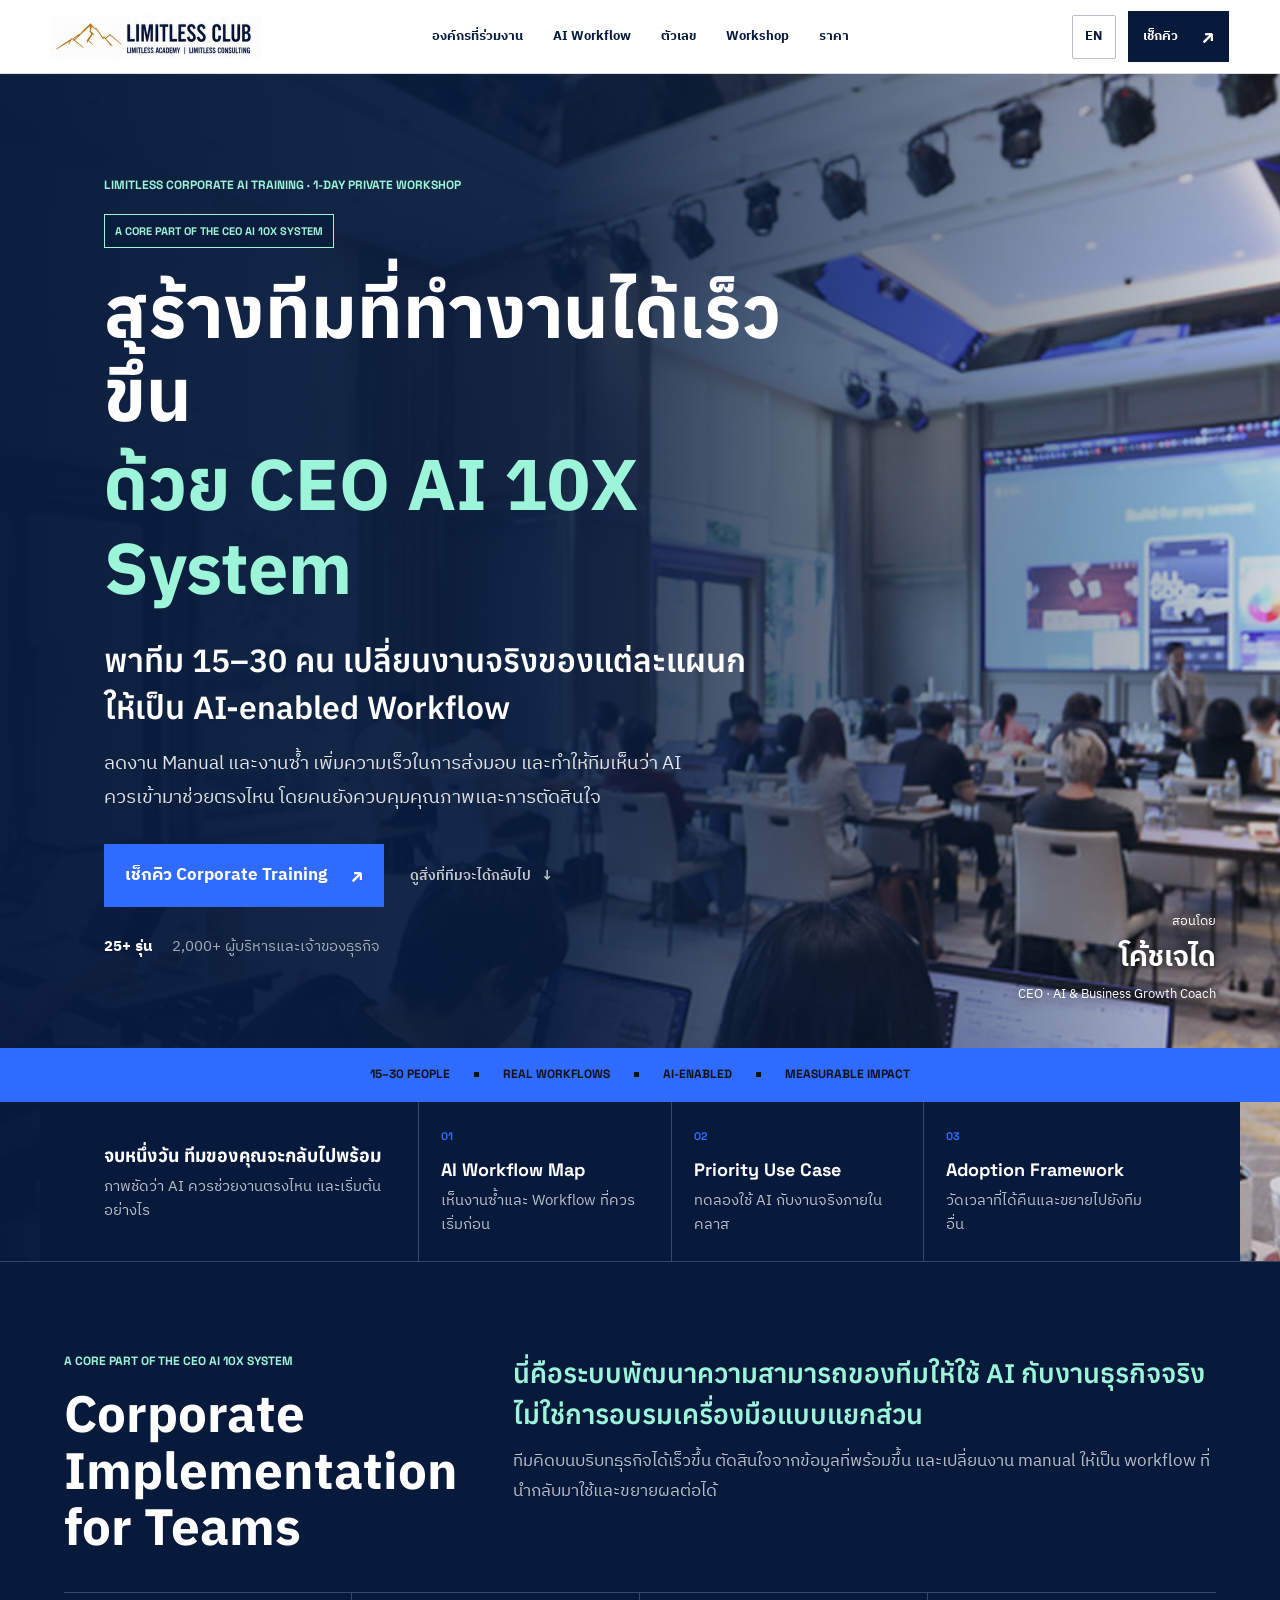
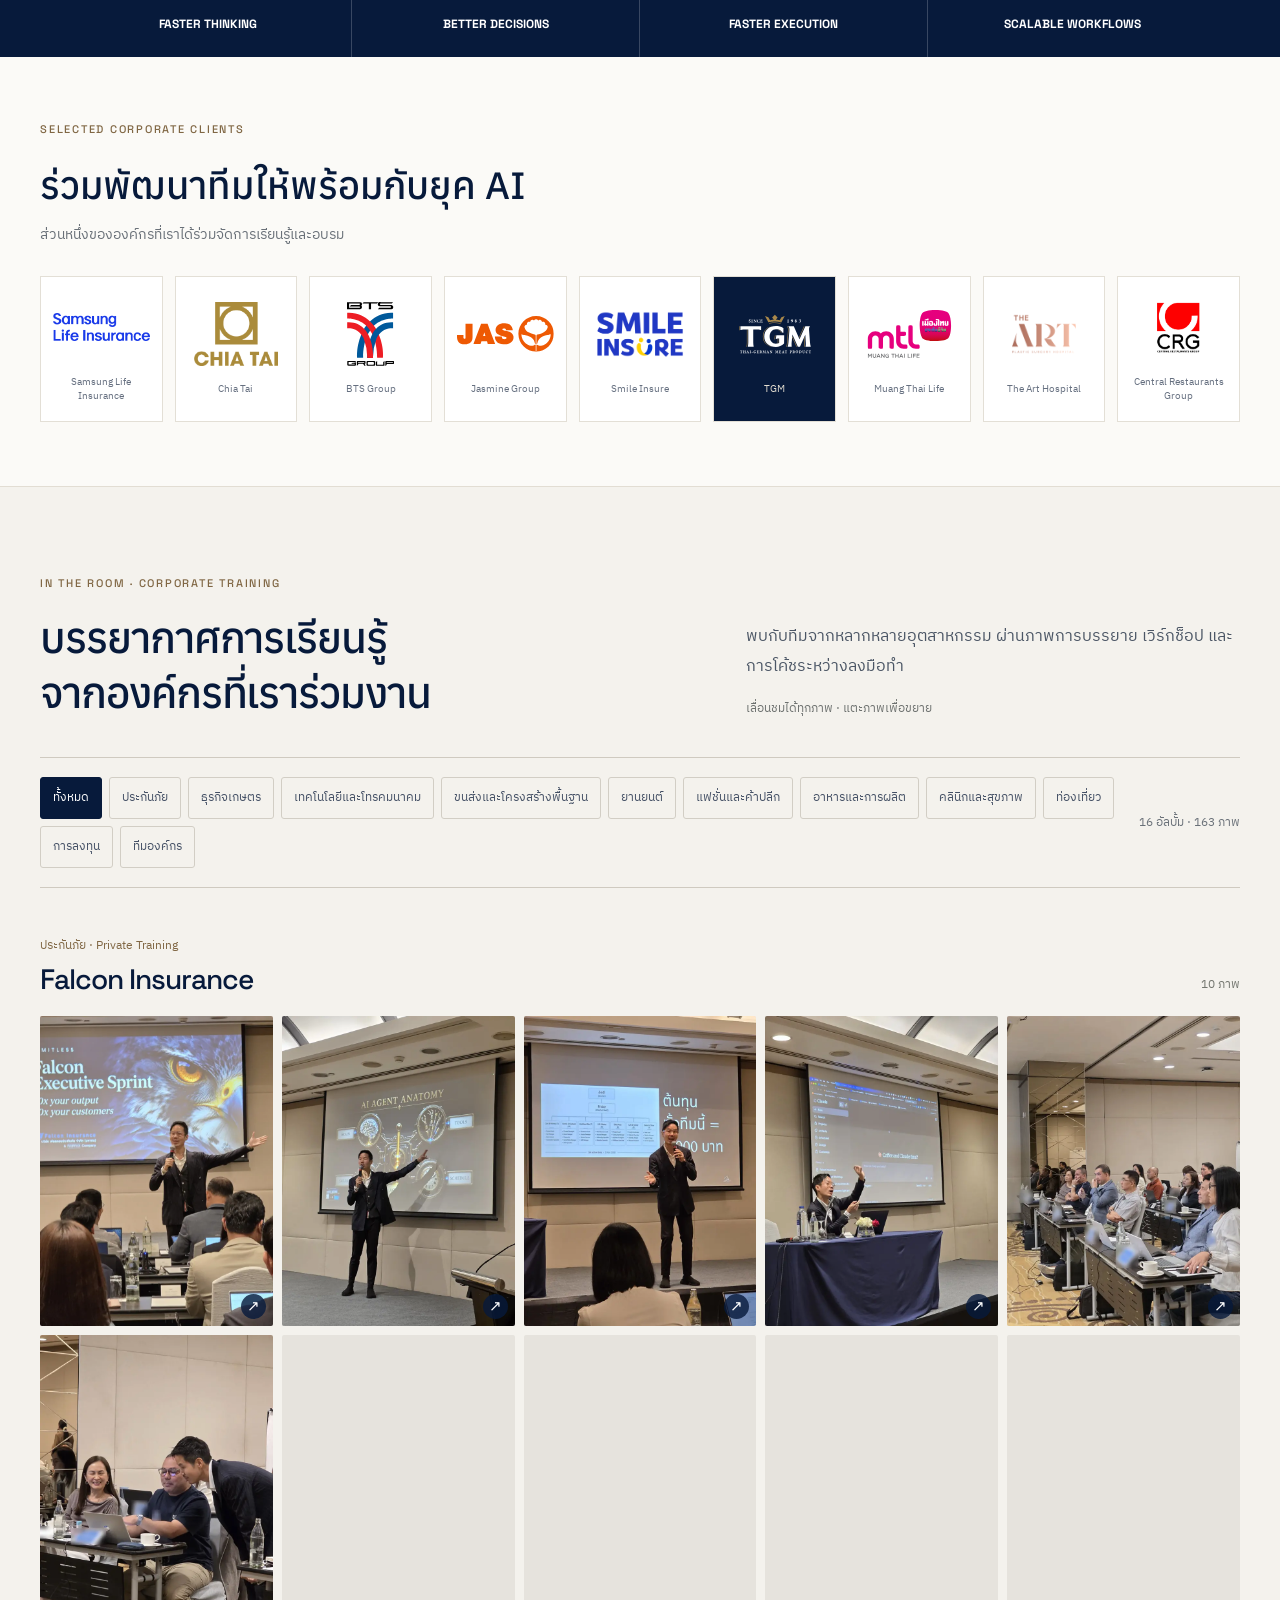
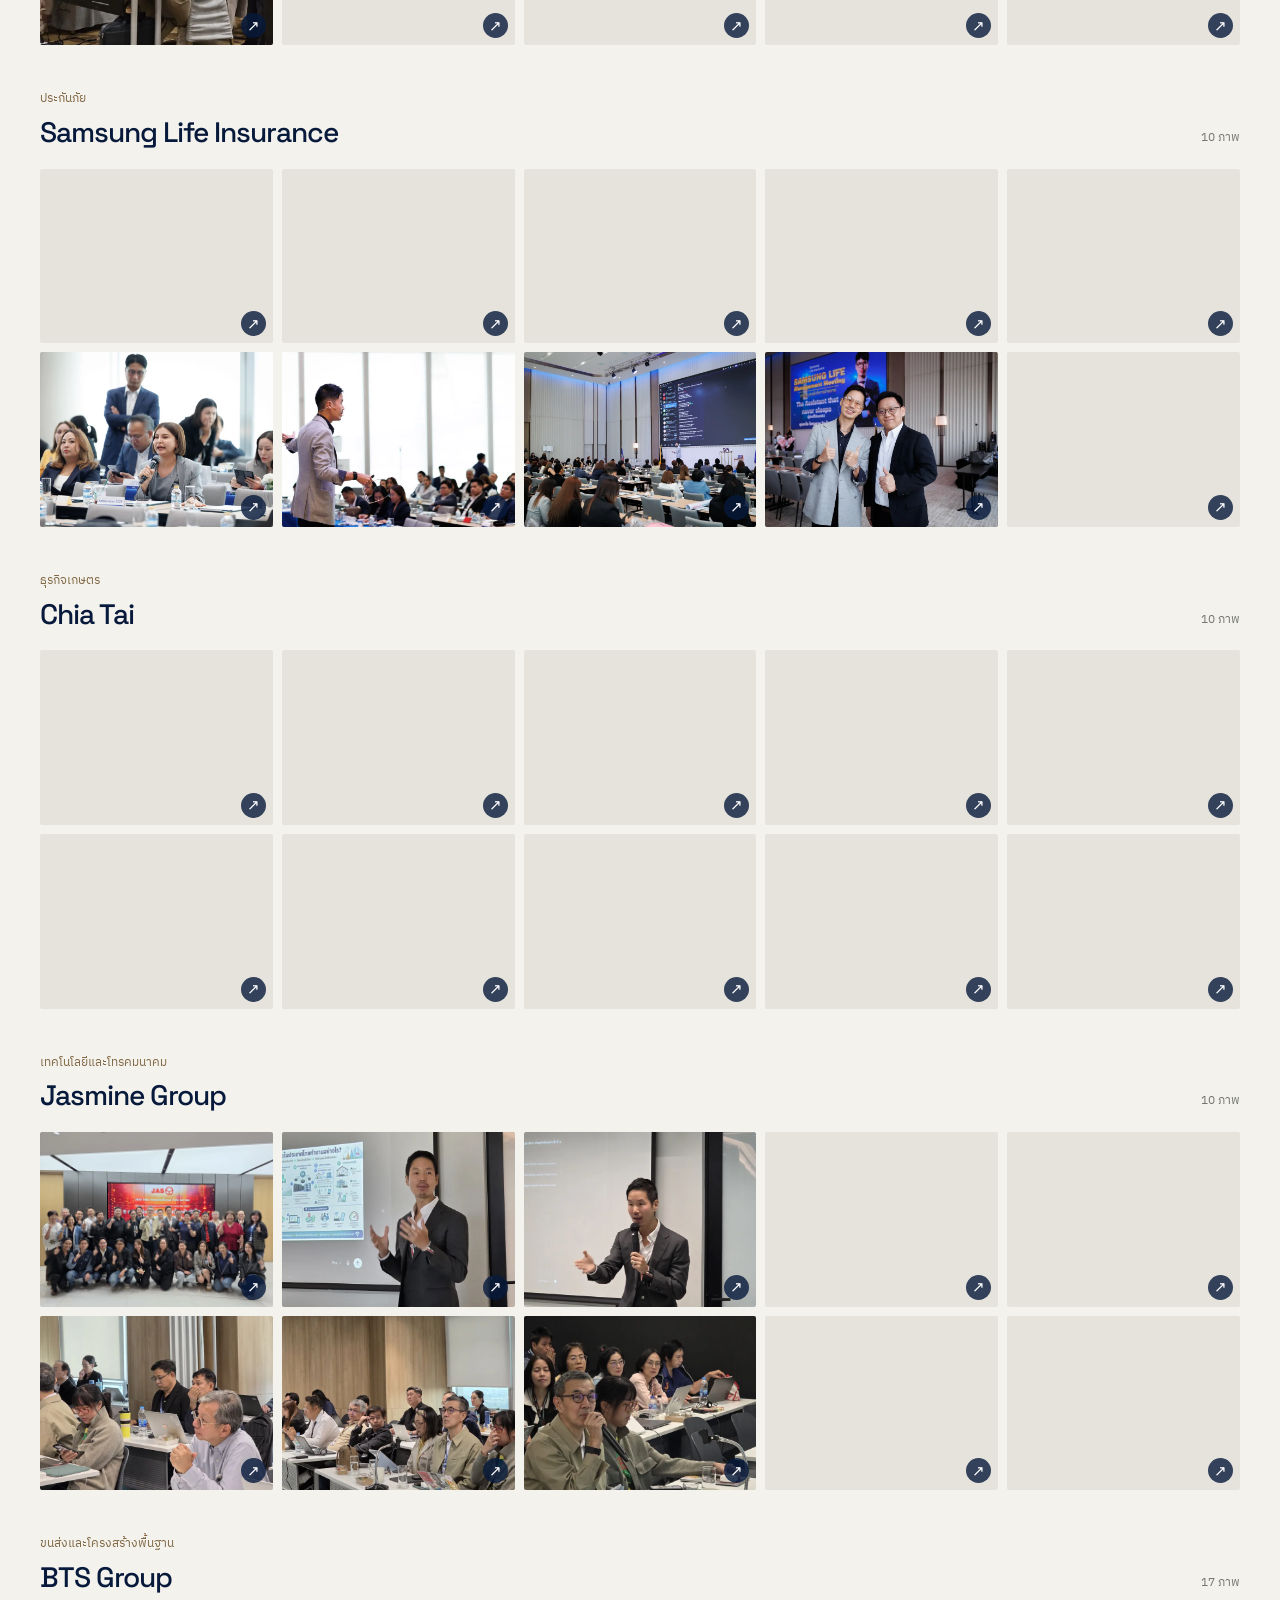
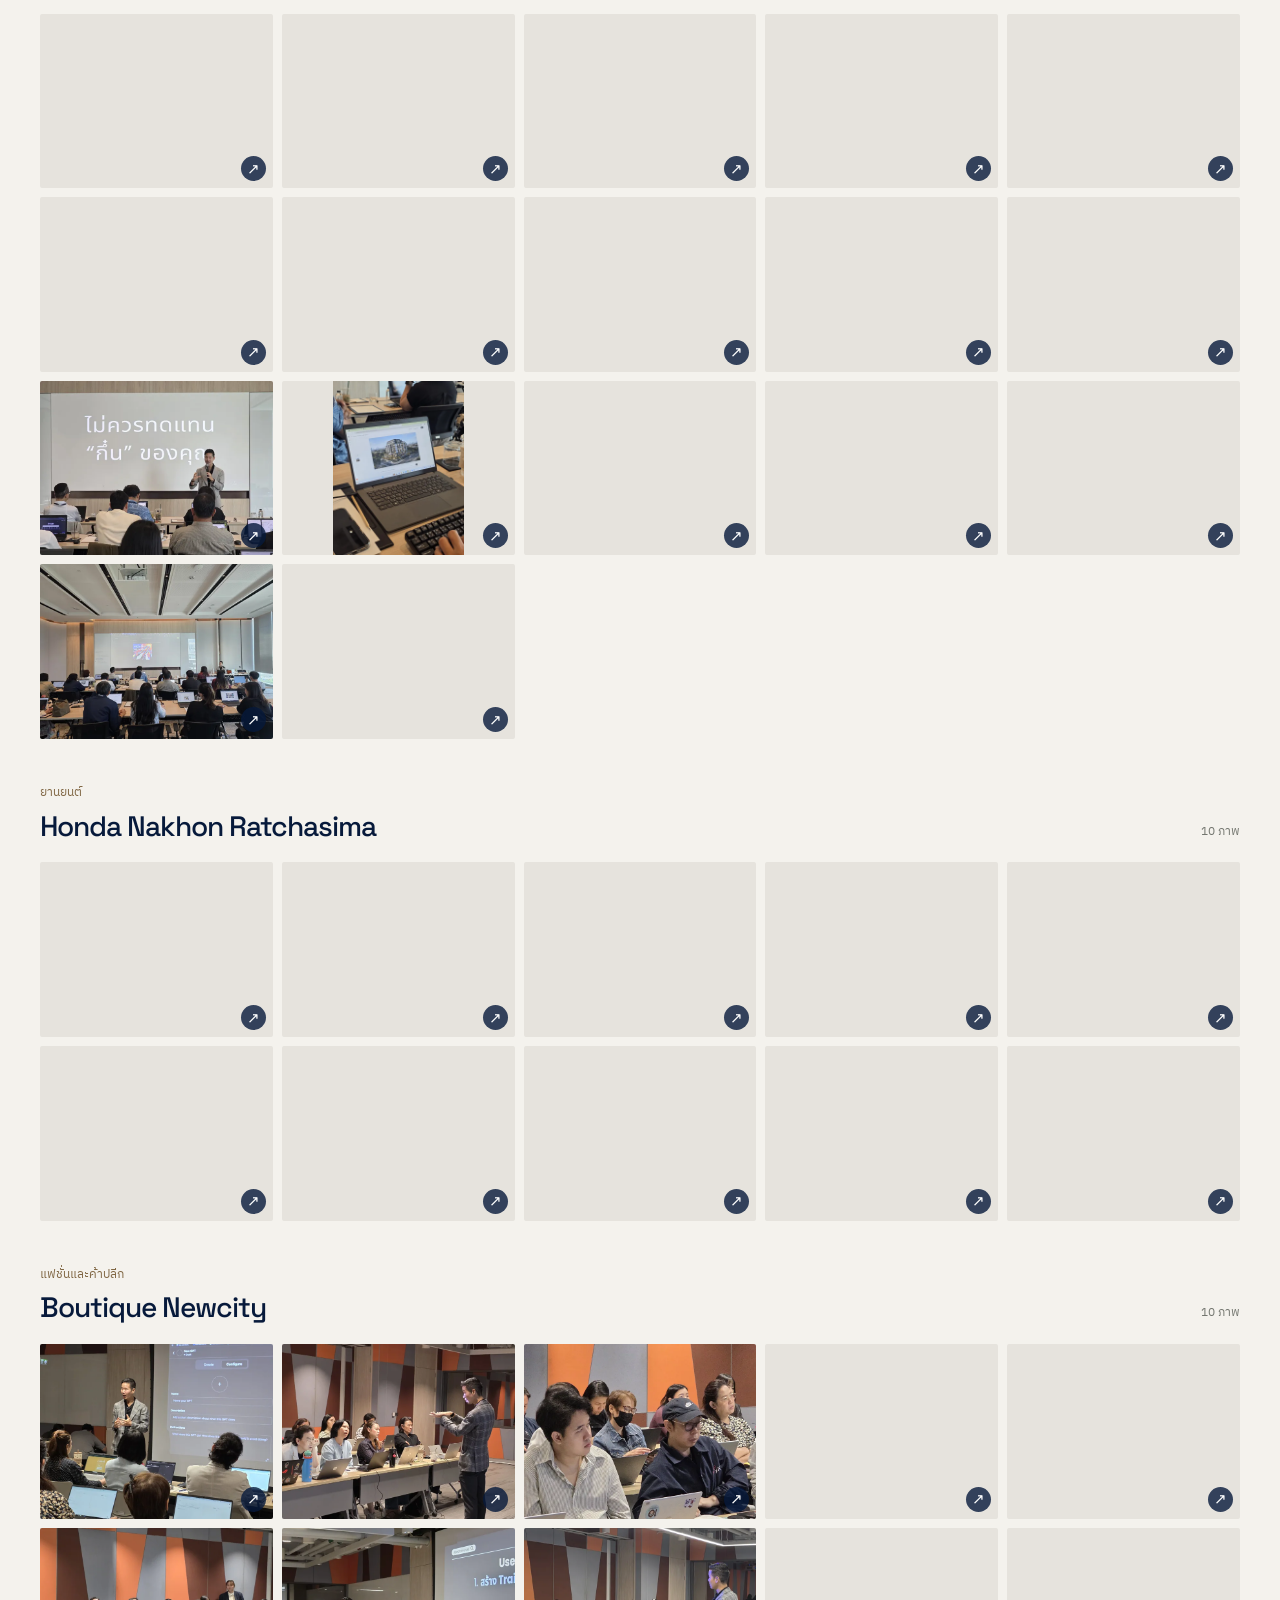
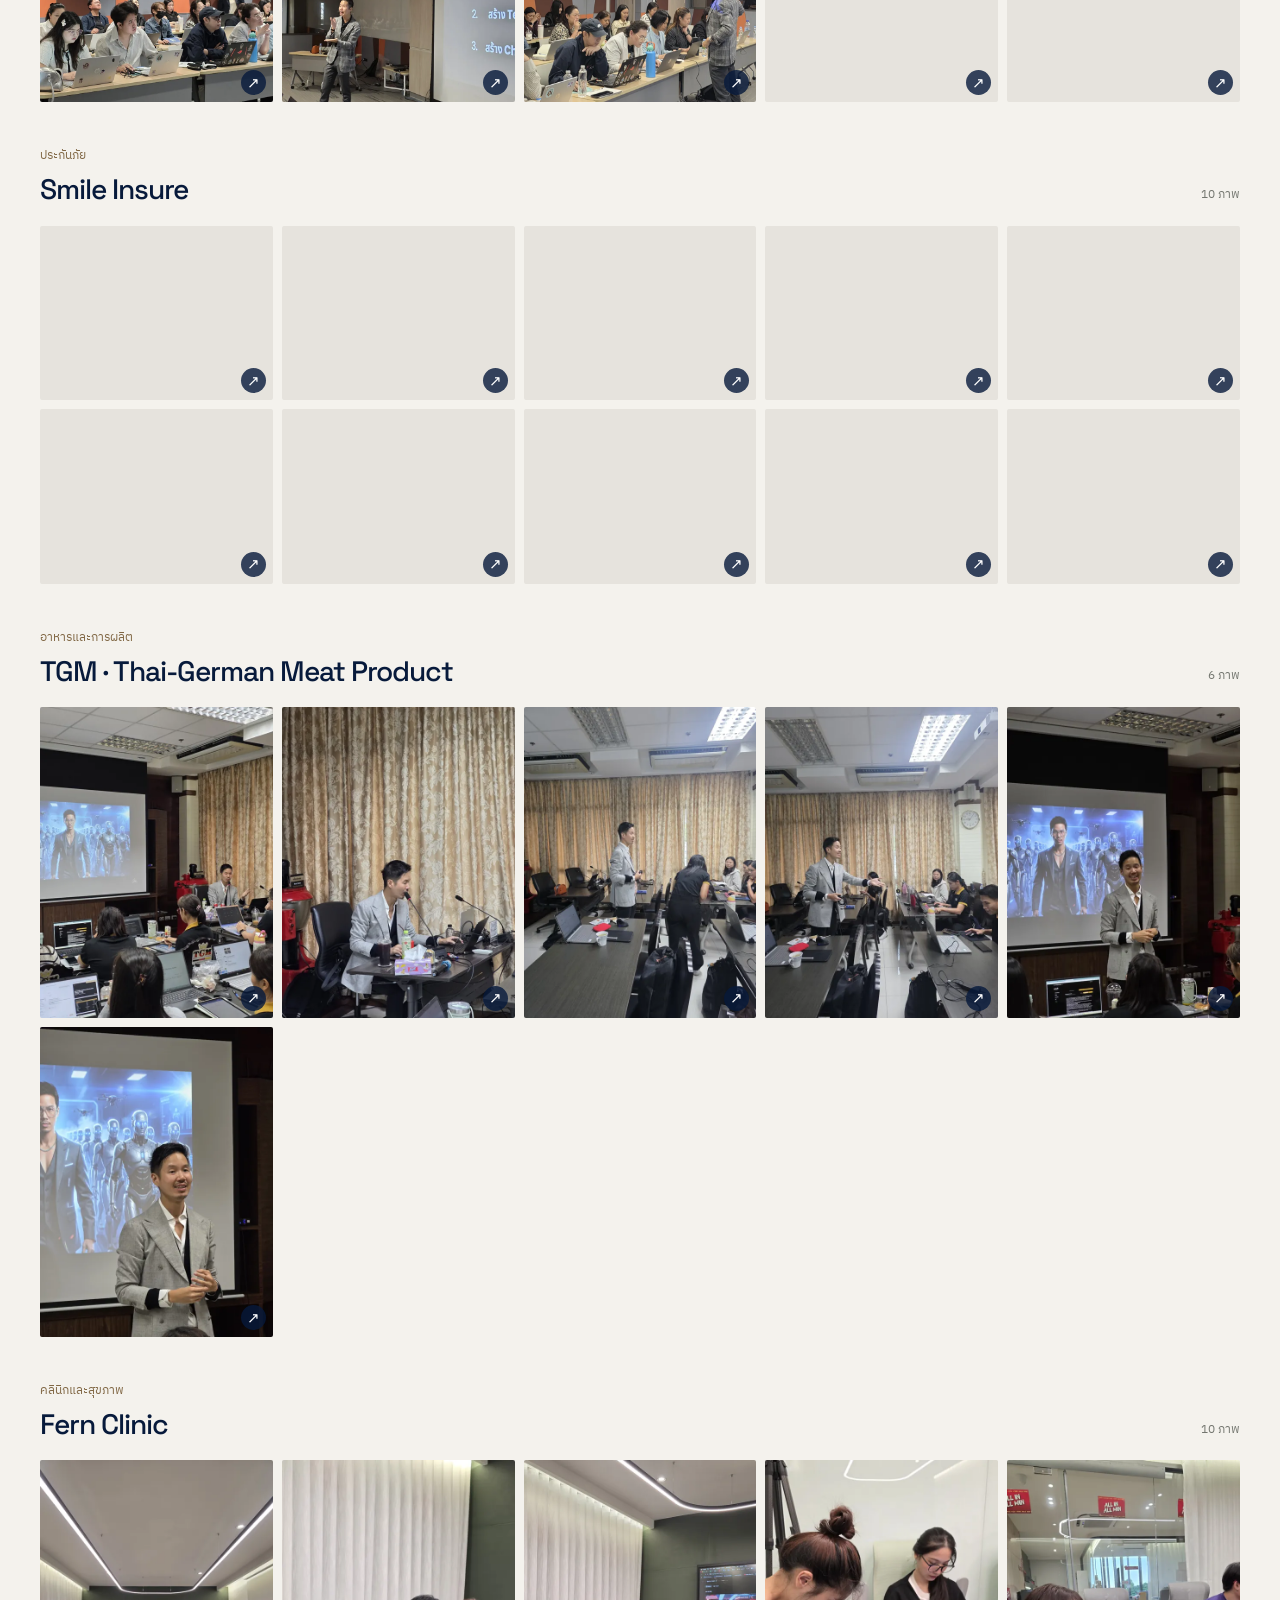
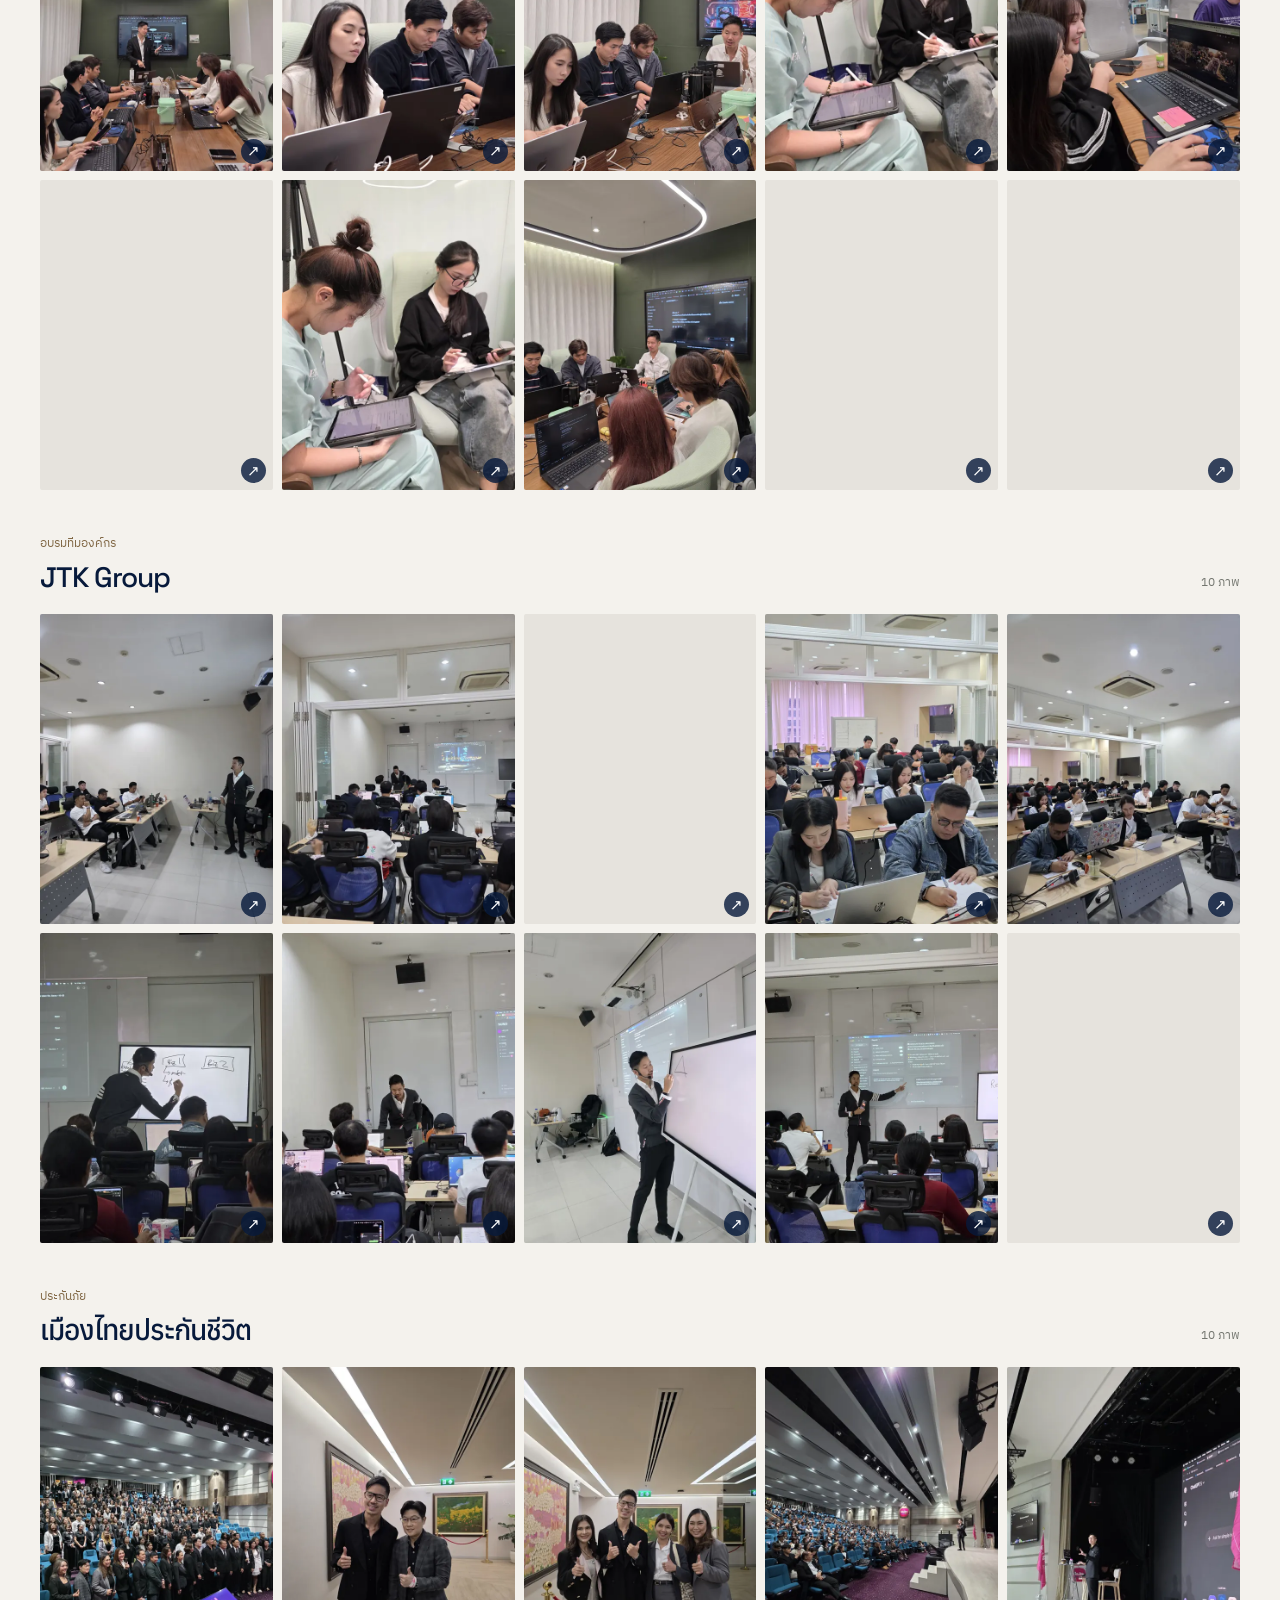
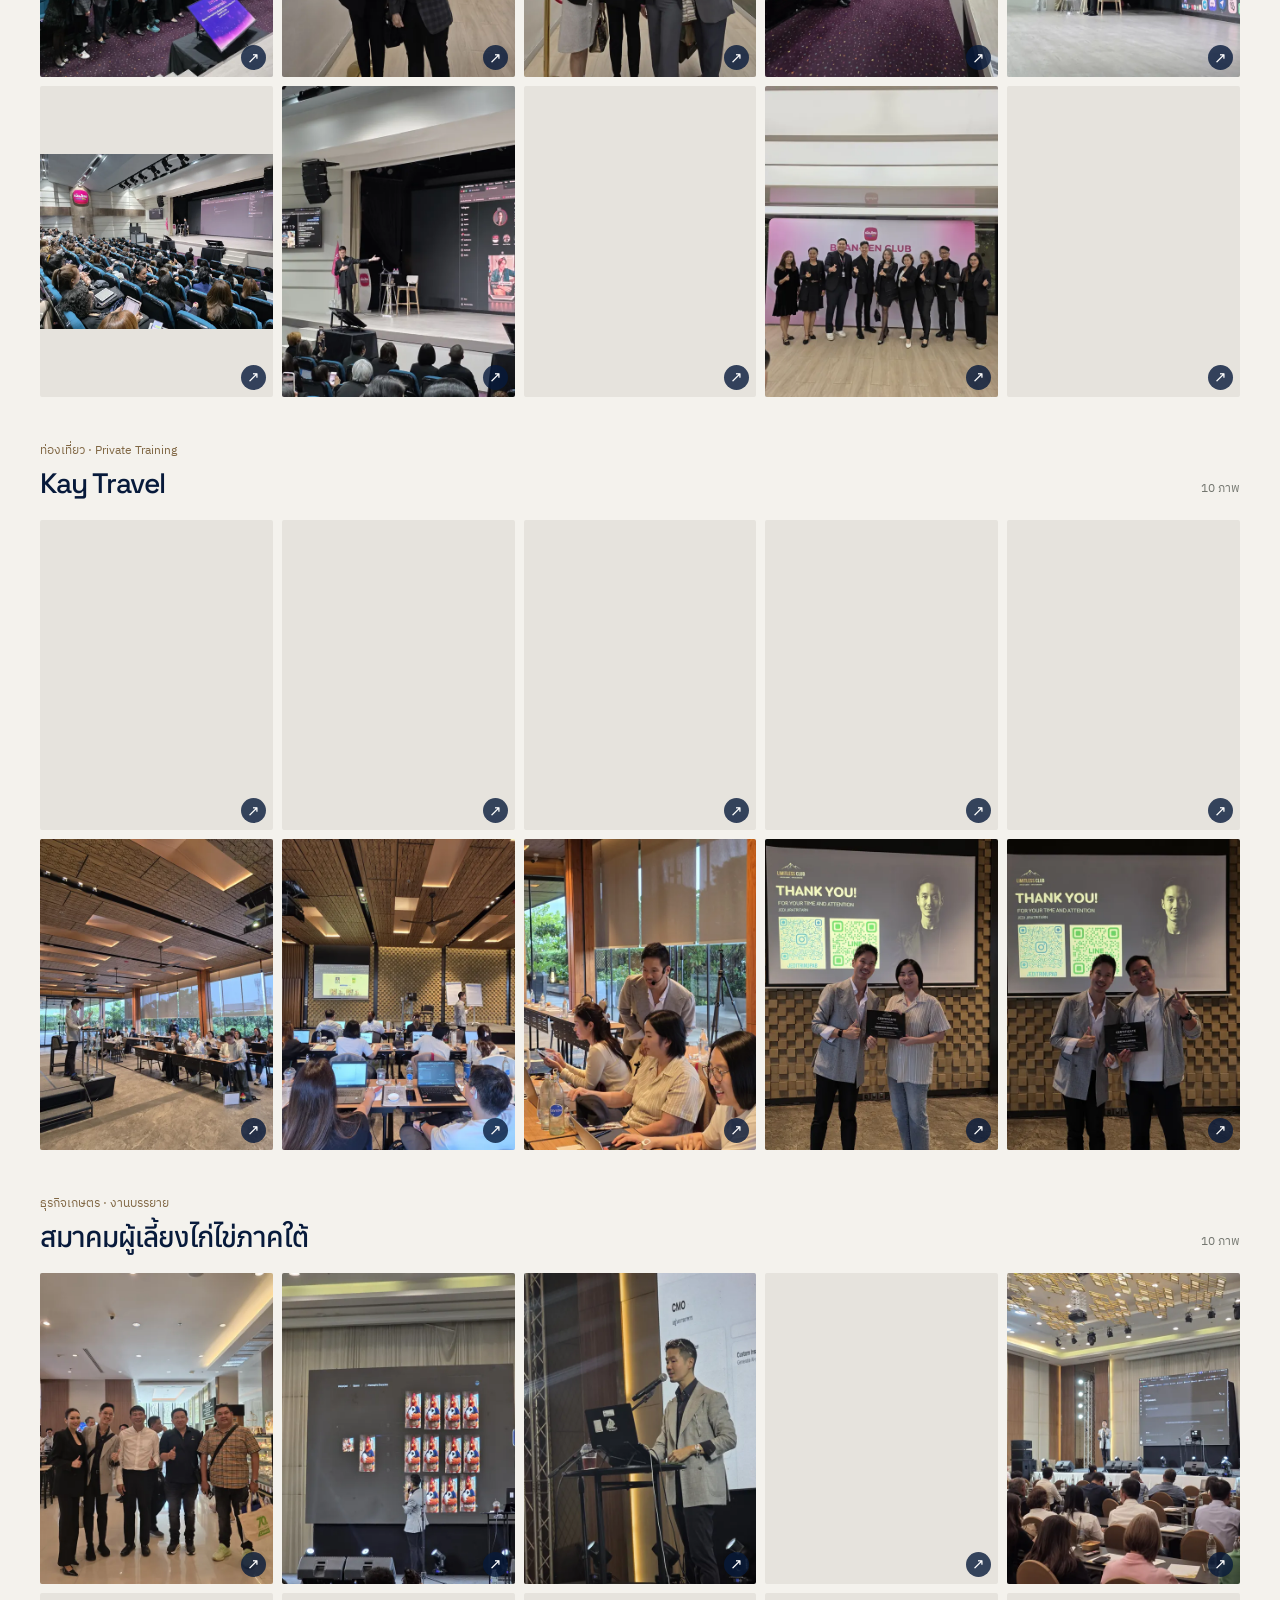
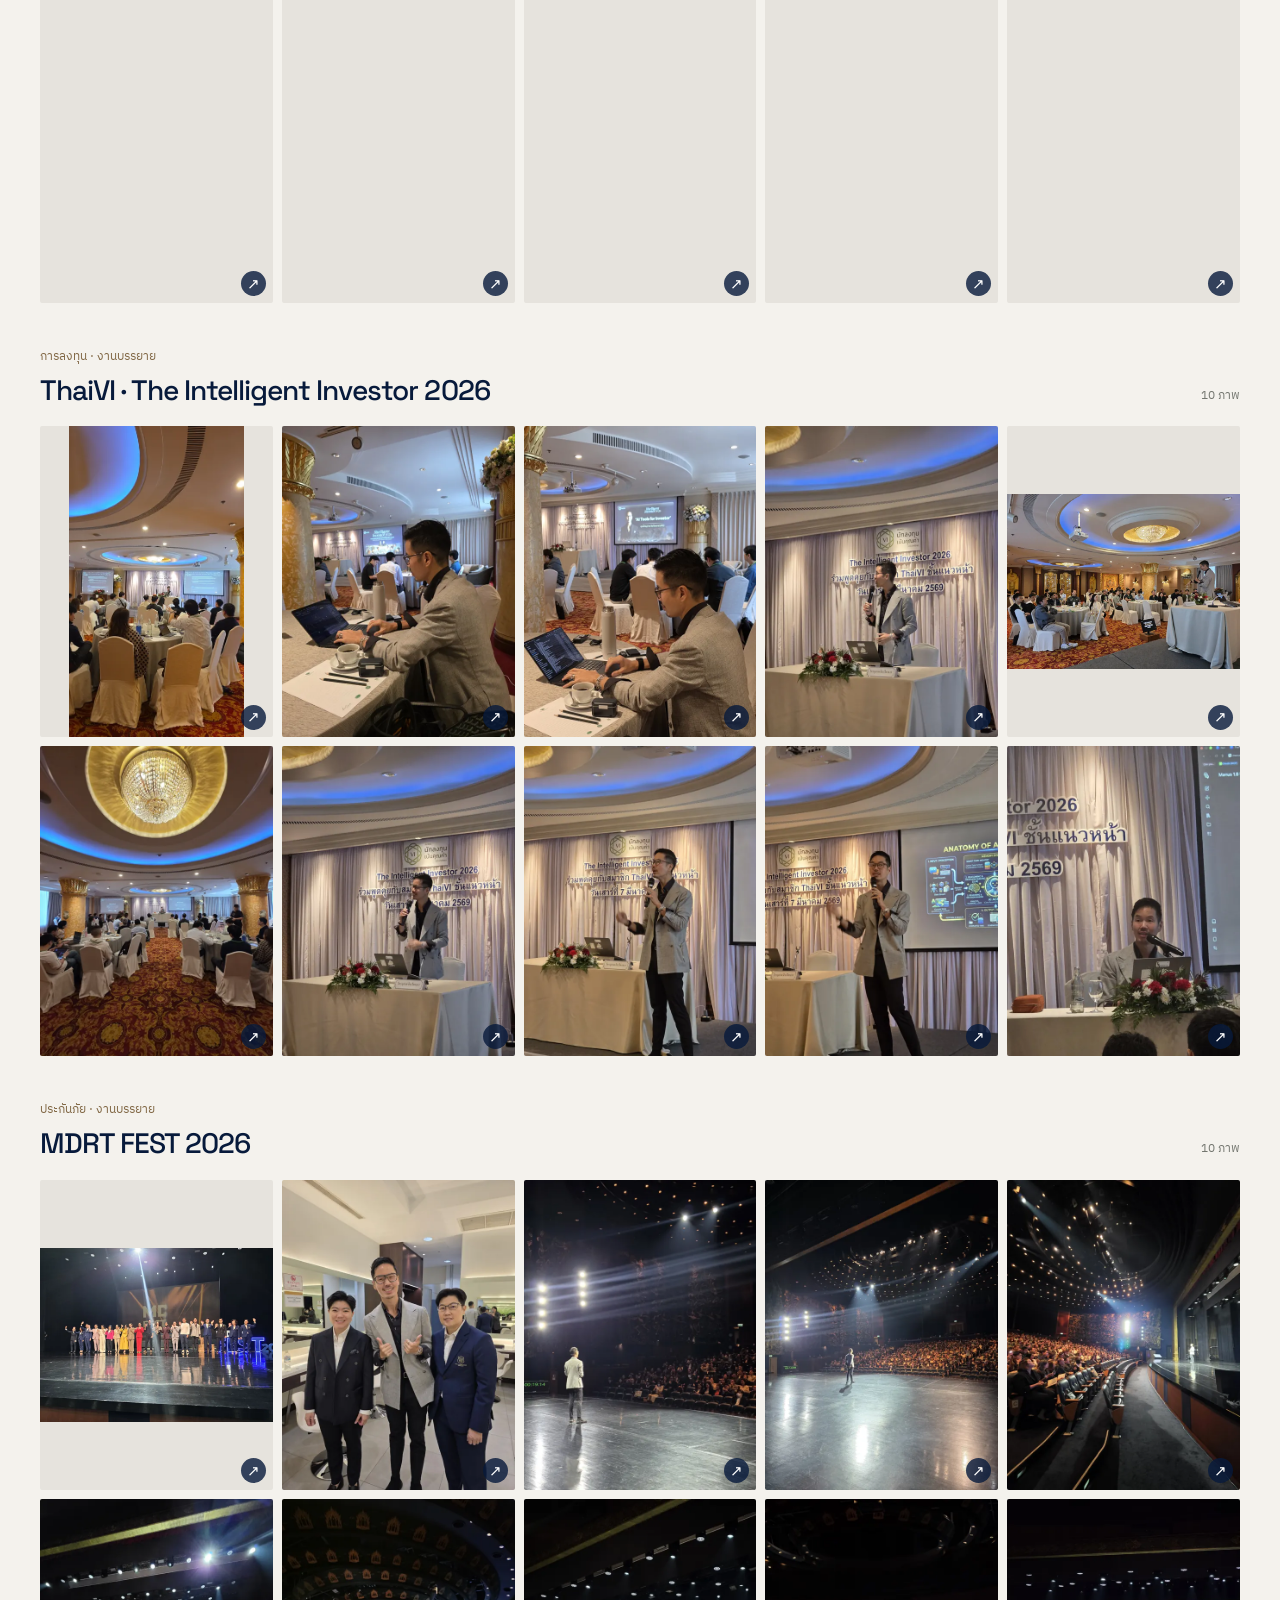
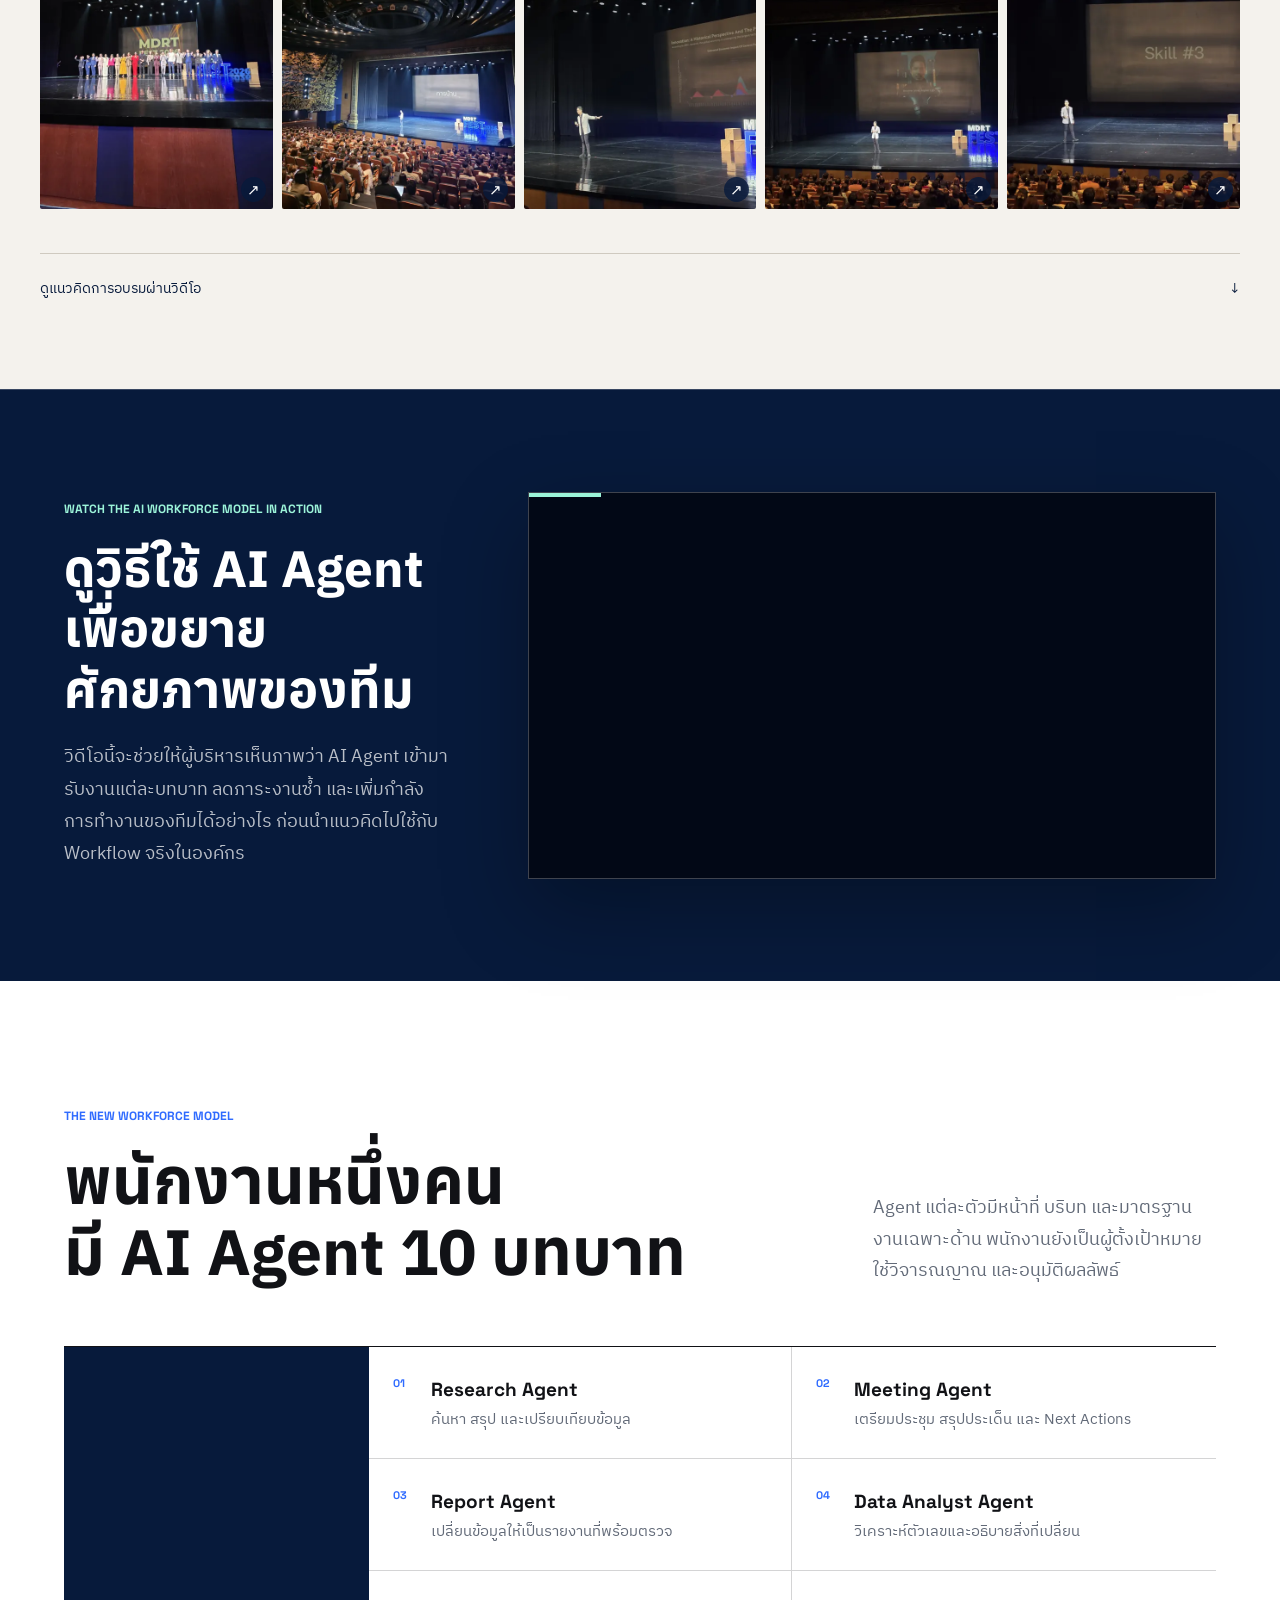
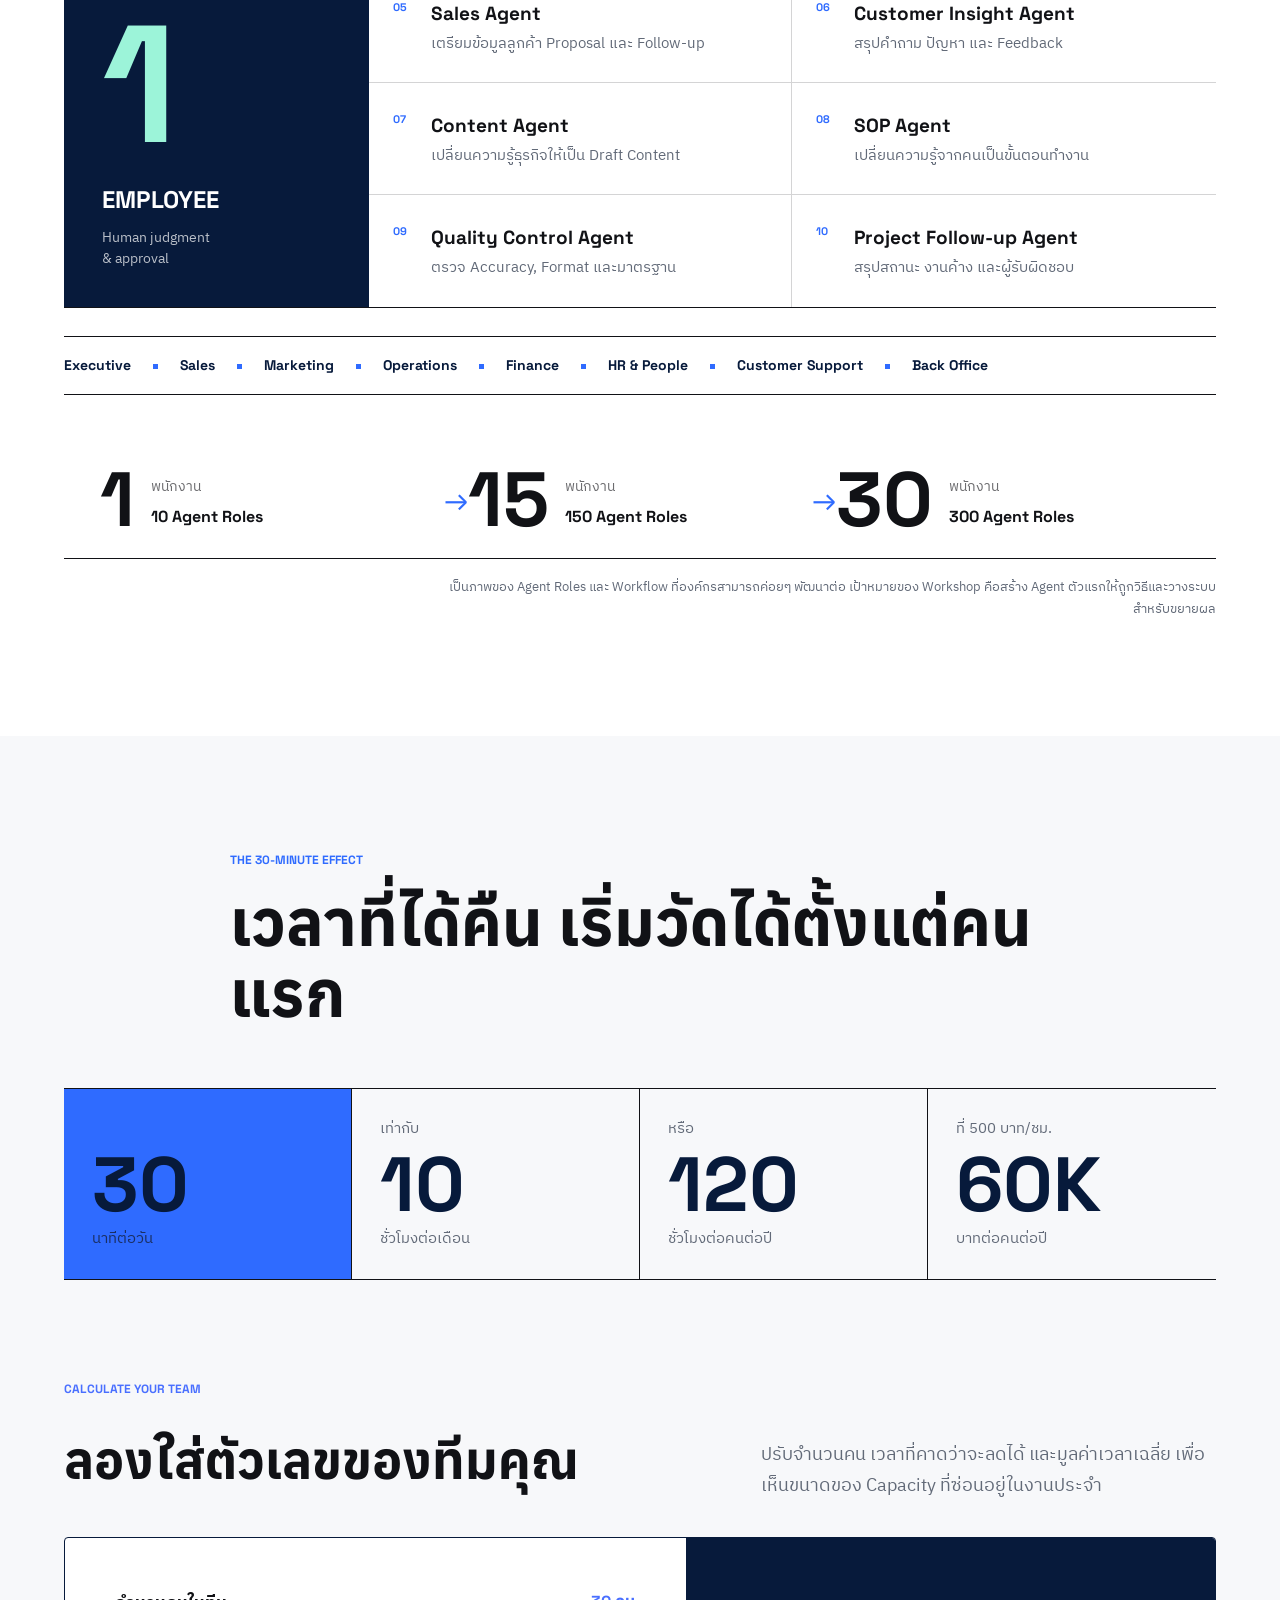
==== commit cce2d953: "Sync corporate training source with current live deployment" ====
--- a/index.html
+++ b/index.html
@@ -82,7 +82,7 @@
       </div>
     </section>
 
-<section class="client-logos" id="clients" aria-labelledby="clients-title"><div class="client-logos__inner"><p class="training-gallery__eyebrow">SELECTED CORPORATE CLIENTS</p><h2 id="clients-title">ร่วมพัฒนาทีมให้พร้อมกับยุค AI</h2><p class="client-logos__lead">ส่วนหนึ่งขององค์กรที่เราได้ร่วมจัดการเรียนรู้และอบรม</p><div class="client-logos__grid"><a class="client-logos__item" href="#gallery-samsung" aria-label="ดูภาพอบรม Samsung Life Insurance"><img src="assets/client-logos/samsung.png" alt="Samsung Life Insurance" width="180" height="72" loading="lazy"><span>Samsung Life Insurance</span></a><a class="client-logos__item" href="#gallery-chia-tai" aria-label="ดูภาพอบรม Chia Tai"><img src="assets/client-logos/chia-tai.png" alt="Chia Tai" width="180" height="72" loading="lazy"><span>Chia Tai</span></a><a class="client-logos__item" href="#gallery-bts" aria-label="ดูภาพอบรม BTS Group"><img src="assets/client-logos/bts.svg" alt="BTS Group" width="180" height="72" loading="lazy"><span>BTS Group</span></a><a class="client-logos__item" href="#gallery-jasmine" aria-label="ดูภาพอบรม Jasmine Group"><img src="assets/client-logos/jasmine.svg" alt="Jasmine Group" width="180" height="72" loading="lazy"><span>Jasmine Group</span></a><a class="client-logos__item" href="#gallery-smile" aria-label="ดูภาพอบรม Smile Insure"><img src="assets/client-logos/smile.png" alt="Smile Insure" width="180" height="72" loading="lazy"><span>Smile Insure</span></a><a class="client-logos__item" href="#gallery-tgm" aria-label="ดูภาพอบรม TGM"><img src="assets/client-logos/tgm.svg" alt="TGM" width="180" height="72" loading="lazy"><span>TGM</span></a><a class="client-logos__item" href="#gallery-fern" aria-label="ดูภาพอบรม Fern Clinic"><img src="assets/client-logos/fern.png" alt="Fern Clinic" width="180" height="72" loading="lazy"><span>Fern Clinic</span></a></div></div></section>
+<section class="client-logos" id="clients" aria-labelledby="clients-title"><div class="client-logos__inner"><p class="training-gallery__eyebrow">SELECTED CORPORATE CLIENTS</p><h2 id="clients-title">ร่วมพัฒนาทีมให้พร้อมกับยุค AI</h2><p class="client-logos__lead">ส่วนหนึ่งขององค์กรที่เราได้ร่วมจัดการเรียนรู้และอบรม</p><div class="client-logos__grid"><a class="client-logos__item" href="#gallery-samsung" aria-label="ดูภาพอบรม Samsung Life Insurance"><img src="assets/client-logos/samsung.png" alt="Samsung Life Insurance" width="180" height="72" loading="lazy"><span>Samsung Life Insurance</span></a><a class="client-logos__item" href="#gallery-chia-tai" aria-label="ดูภาพอบรม Chia Tai"><img src="assets/client-logos/chia-tai.png" alt="Chia Tai" width="180" height="72" loading="lazy"><span>Chia Tai</span></a><a class="client-logos__item" href="#gallery-bts" aria-label="ดูภาพอบรม BTS Group"><img src="assets/client-logos/bts.svg" alt="BTS Group" width="180" height="72" loading="lazy"><span>BTS Group</span></a><a class="client-logos__item" href="#gallery-jasmine" aria-label="ดูภาพอบรม Jasmine Group"><img src="assets/client-logos/jasmine.svg" alt="Jasmine Group" width="180" height="72" loading="lazy"><span>Jasmine Group</span></a><a class="client-logos__item" href="#gallery-smile" aria-label="ดูภาพอบรม Smile Insure"><img src="assets/client-logos/smile.png" alt="Smile Insure" width="180" height="72" loading="lazy"><span>Smile Insure</span></a><a class="client-logos__item" href="#gallery-tgm" aria-label="ดูภาพอบรม TGM"><img src="assets/client-logos/tgm.svg" alt="TGM" width="180" height="72" loading="lazy"><span>TGM</span></a><div class="client-logos__item"><img src="assets/client-logos/muang-thai-life.svg" alt="Muang Thai Life" width="180" height="72" loading="lazy"><span>Muang Thai Life</span></div><div class="client-logos__item"><img src="assets/client-logos/the-art-hospital.png" alt="The Art Hospital" width="180" height="72" loading="lazy"><span>The Art Hospital</span></div><div class="client-logos__item"><img src="assets/client-logos/central-restaurants-group.png" alt="Central Restaurants Group" width="180" height="72" loading="lazy"><span>Central Restaurants Group</span></div></div></div></section>
 <section class="training-gallery" id="gallery" aria-labelledby="gallery-title"><div class="training-gallery__inner"><header class="training-gallery__intro"><div><p class="training-gallery__eyebrow">IN THE ROOM · CORPORATE TRAINING</p><h2 id="gallery-title">บรรยากาศการเรียนรู้<br />จากองค์กรที่เราร่วมงาน</h2></div><div class="training-gallery__lead"><p>พบกับทีมจากหลากหลายอุตสาหกรรม ผ่านภาพการบรรยาย เวิร์กช็อป และการโค้ชระหว่างลงมือทำ</p><p class="training-gallery__hint">เลื่อนชมได้ทุกภาพ · แตะภาพเพื่อขยาย</p></div></header><div class="training-gallery__toolbar"><div class="training-gallery__filters" role="group" aria-label="เลือกอุตสาหกรรม" hidden><button type="button" data-industry-filter="all" aria-pressed="true">ทั้งหมด</button><button type="button" data-industry-filter="insurance" aria-pressed="false">ประกันภัย</button><button type="button" data-industry-filter="agriculture" aria-pressed="false">ธุรกิจเกษตร</button><button type="button" data-industry-filter="technology" aria-pressed="false">เทคโนโลยีและโทรคมนาคม</button><button type="button" data-industry-filter="transport" aria-pressed="false">ขนส่งและโครงสร้างพื้นฐาน</button><button type="button" data-industry-filter="automotive" aria-pressed="false">ยานยนต์</button><button type="button" data-industry-filter="retail" aria-pressed="false">แฟชั่นและค้าปลีก</button><button type="button" data-industry-filter="food" aria-pressed="false">อาหารและการผลิต</button><button type="button" data-industry-filter="healthcare" aria-pressed="false">คลินิกและสุขภาพ</button><button type="button" data-industry-filter="travel" aria-pressed="false">ท่องเที่ยว</button><button type="button" data-industry-filter="investment" aria-pressed="false">การลงทุน</button><button type="button" data-industry-filter="business" aria-pressed="false">ทีมองค์กร</button></div><p class="training-gallery__summary" role="status" aria-live="polite" aria-atomic="true">16 อัลบั้ม · 163 ภาพ</p></div><!--client:falcon:album--><article class="training-gallery__company training-gallery__company--new" data-industry="insurance" data-company="Falcon Insurance" aria-labelledby="gallery-falcon"><header class="training-gallery__company-heading"><div><p class="training-gallery__industry">ประกันภัย · Private Training</p><h3 id="gallery-falcon">Falcon Insurance</h3></div><span class="training-gallery__count">10 ภาพ</span></header><div class="training-gallery__grid"><a class="training-gallery__photo" href="assets/gallery/falcon-01-full.webp" data-gallery-photo data-caption="Falcon Insurance — เปิดคลาส Falcon Executive Sprint: 10x your output, 10x your customers" aria-label="ขยายภาพ: Falcon Insurance — เปิดคลาส Falcon Executive Sprint: 10x your output, 10x your customers"><img src="assets/gallery/falcon-01-thumb.webp" width="720" height="960" style="object-position:50% 35%" alt="Falcon Insurance — เปิดคลาส Falcon Executive Sprint: 10x your output, 10x your customers" loading="lazy" decoding="async"><span class="training-gallery__enlarge" aria-hidden="true">↗</span></a><a class="training-gallery__photo" href="assets/gallery/falcon-02-full.webp" data-gallery-photo data-caption="Falcon Insurance — AI Agent มี 4 ส่วน: Brain, Tools, Skills และ Scheduled Tasks" aria-label="ขยายภาพ: Falcon Insurance — AI Agent มี 4 ส่วน: Brain, Tools, Skills และ Scheduled Tasks"><img src="assets/gallery/falcon-02-thumb.webp" width="720" height="960" style="object-position:50% 45%" alt="Falcon Insurance — AI Agent มี 4 ส่วน: Brain, Tools, Skills และ Scheduled Tasks" loading="lazy" decoding="async"><span class="training-gallery__enlarge" aria-hidden="true">↗</span></a><a class="training-gallery__photo" href="assets/gallery/falcon-03-full.webp" data-gallery-photo data-caption="Falcon Insurance — ตัวอย่างผังทีม AI Agent ที่แบ่งหน้าที่ชัดเจนเหมือนทีมงานจริง" aria-label="ขยายภาพ: Falcon Insurance — ตัวอย่างผังทีม AI Agent ที่แบ่งหน้าที่ชัดเจนเหมือนทีมงานจริง"><img src="assets/gallery/falcon-03-thumb.webp" width="720" height="960" style="object-position:50% 40%" alt="Falcon Insurance — ตัวอย่างผังทีม AI Agent ที่แบ่งหน้าที่ชัดเจนเหมือนทีมงานจริง" loading="lazy" decoding="async"><span class="training-gallery__enlarge" aria-hidden="true">↗</span></a><a class="training-gallery__photo" href="assets/gallery/falcon-04-full.webp" data-gallery-photo data-caption="Falcon Insurance — สาธิตสดบน Claude: Projects, Artifacts, Scheduled และ Customize" aria-label="ขยายภาพ: Falcon Insurance — สาธิตสดบน Claude: Projects, Artifacts, Scheduled และ Customize"><img src="assets/gallery/falcon-04-thumb.webp" width="720" height="960" style="object-position:50% 50%" alt="Falcon Insurance — สาธิตสดบน Claude: Projects, Artifacts, Scheduled และ Customize" loading="lazy" decoding="async"><span class="training-gallery__enlarge" aria-hidden="true">↗</span></a><a class="training-gallery__photo" href="assets/gallery/falcon-05-full.webp" data-gallery-photo data-caption="Falcon Insurance — ผู้บริหารติดตามการสาธิตสดช่วงเช้า" aria-label="ขยายภาพ: Falcon Insurance — ผู้บริหารติดตามการสาธิตสดช่วงเช้า"><img src="assets/gallery/falcon-05-thumb.webp" width="720" height="960" style="object-position:50% 60%" alt="Falcon Insurance — ผู้บริหารติดตามการสาธิตสดช่วงเช้า" loading="lazy" decoding="async"><span class="training-gallery__enlarge" aria-hidden="true">↗</span></a><a class="training-gallery__photo" href="assets/gallery/falcon-06-full.webp" data-gallery-photo data-caption="Falcon Insurance — โค้ชเดินดูงานรายคนระหว่างฝึกกับไฟล์ตัวอย่าง" aria-label="ขยายภาพ: Falcon Insurance — โค้ชเดินดูงานรายคนระหว่างฝึกกับไฟล์ตัวอย่าง"><img src="assets/gallery/falcon-06-thumb.webp" width="720" height="960" style="object-position:50% 50%" alt="Falcon Insurance — โค้ชเดินดูงานรายคนระหว่างฝึกกับไฟล์ตัวอย่าง" loading="lazy" decoding="async"><span class="training-gallery__enlarge" aria-hidden="true">↗</span></a><a class="training-gallery__photo" href="assets/gallery/falcon-07-full.webp" data-gallery-photo data-caption="Falcon Insurance — ห้องทดลองเว็บรับแจ้งเคลม: ออกแบบหน้าจอด้วย Google Stitch" aria-label="ขยายภาพ: Falcon Insurance — ห้องทดลองเว็บรับแจ้งเคลม: ออกแบบหน้าจอด้วย Google Stitch"><img src="assets/gallery/falcon-07-thumb.webp" width="720" height="960" style="object-position:50% 60%" alt="Falcon Insurance — ห้องทดลองเว็บรับแจ้งเคลม: ออกแบบหน้าจอด้วย Google Stitch" loading="lazy" decoding="async"><span class="training-gallery__enlarge" aria-hidden="true">↗</span></a><a class="training-gallery__photo" href="assets/gallery/falcon-08-full.webp" data-gallery-photo data-caption="Falcon Insurance — ตัวอย่างหน้าจอแจ้งเคลมที่ AI ออกแบบให้ภายในคลาส" aria-label="ขยายภาพ: Falcon Insurance — ตัวอย่างหน้าจอแจ้งเคลมที่ AI ออกแบบให้ภายในคลาส"><img src="assets/gallery/falcon-08-thumb.webp" width="720" height="960" style="object-position:50% 45%" alt="Falcon Insurance — ตัวอย่างหน้าจอแจ้งเคลมที่ AI ออกแบบให้ภายในคลาส" loading="lazy" decoding="async"><span class="training-gallery__enlarge" aria-hidden="true">↗</span></a><a class="training-gallery__photo" href="assets/gallery/falcon-09-full.webp" data-gallery-photo data-caption="Falcon Insurance — กรอบ 10/80/10: คนเริ่ม 10% AI ทำ 80% คนตรวจ 10%" aria-label="ขยายภาพ: Falcon Insurance — กรอบ 10/80/10: คนเริ่ม 10% AI ทำ 80% คนตรวจ 10%"><img src="assets/gallery/falcon-09-thumb.webp" width="720" height="960" style="object-position:50% 45%" alt="Falcon Insurance — กรอบ 10/80/10: คนเริ่ม 10% AI ทำ 80% คนตรวจ 10%" loading="lazy" decoding="async"><span class="training-gallery__enlarge" aria-hidden="true">↗</span></a><a class="training-gallery__photo" href="assets/gallery/falcon-10-full.webp" data-gallery-photo data-caption="Falcon Insurance — ภาพหมู่ปิดคลาส Falcon Executive Sprint" aria-label="ขยายภาพ: Falcon Insurance — ภาพหมู่ปิดคลาส Falcon Executive Sprint"><img src="assets/gallery/falcon-10-thumb.webp" width="720" height="960" style="object-position:50% 50%" alt="Falcon Insurance — ภาพหมู่ปิดคลาส Falcon Executive Sprint" loading="lazy" decoding="async"><span class="training-gallery__enlarge" aria-hidden="true">↗</span></a></div></article><!--/client:falcon:album--><article class="training-gallery__company" data-industry="insurance" data-company="Samsung Life Insurance" aria-labelledby="gallery-samsung"><header class="training-gallery__company-heading"><div><p class="training-gallery__industry">ประกันภัย</p><h3 id="gallery-samsung">Samsung Life Insurance</h3></div><span class="training-gallery__count">10 ภาพ</span></header><div class="training-gallery__grid"><a class="training-gallery__photo" href="assets/gallery/samsung-01-full.webp?v=2" data-gallery-photo data-caption="Samsung Life Insurance — บรรยากาศการบรรยายและผู้เข้าร่วมงาน" aria-label="ขยายภาพ: Samsung Life Insurance — บรรยากาศการบรรยายและผู้เข้าร่วมงาน"><img src="assets/gallery/samsung-01-thumb.webp?v=2" width="2048" height="1365" style="object-position:50% 50%" alt="Samsung Life Insurance — บรรยากาศการบรรยายและผู้เข้าร่วมงาน" loading="lazy" decoding="async" /><span class="training-gallery__enlarge" aria-hidden="true">↗</span></a><a class="training-gallery__photo" href="assets/gallery/samsung-02-full.webp?v=2" data-gallery-photo data-caption="Samsung Life Insurance — โค้ชอธิบายเนื้อหาบนเวที" aria-label="ขยายภาพ: Samsung Life Insurance — โค้ชอธิบายเนื้อหาบนเวที"><img src="assets/gallery/samsung-02-thumb.webp?v=2" width="1365" height="2048" style="object-position:50% 45%" alt="Samsung Life Insurance — โค้ชอธิบายเนื้อหาบนเวที" loading="lazy" decoding="async" /><span class="training-gallery__enlarge" aria-hidden="true">↗</span></a><a class="training-gallery__photo" href="assets/gallery/samsung-03-full.webp?v=2" data-gallery-photo data-caption="Samsung Life Insurance — ช่วงบรรยายและแลกเปลี่ยนกับผู้เข้าร่วม" aria-label="ขยายภาพ: Samsung Life Insurance — ช่วงบรรยายและแลกเปลี่ยนกับผู้เข้าร่วม"><img src="assets/gallery/samsung-03-thumb.webp?v=2" width="2048" height="1365" style="object-position:50% 50%" alt="Samsung Life Insurance — ช่วงบรรยายและแลกเปลี่ยนกับผู้เข้าร่วม" loading="lazy" decoding="async" /><span class="training-gallery__enlarge" aria-hidden="true">↗</span></a><a class="training-gallery__photo" href="assets/gallery/samsung-04-full.webp?v=2" data-gallery-photo data-caption="Samsung Life Insurance — สาธิตการใช้งานระหว่างการบรรยาย" aria-label="ขยายภาพ: Samsung Life Insurance — สาธิตการใช้งานระหว่างการบรรยาย"><img src="assets/gallery/samsung-04-thumb.webp?v=2" width="2048" height="1365" style="object-position:50% 50%" alt="Samsung Life Insurance — สาธิตการใช้งานระหว่างการบรรยาย" loading="lazy" decoding="async" /><span class="training-gallery__enlarge" aria-hidden="true">↗</span></a><a class="training-gallery__photo" href="assets/gallery/samsung-05-full.webp?v=2" data-gallery-photo data-caption="Samsung Life Insurance — ผู้เข้าร่วมตั้งใจติดตามการบรรยาย" aria-label="ขยายภาพ: Samsung Life Insurance — ผู้เข้าร่วมตั้งใจติดตามการบรรยาย"><img src="assets/gallery/samsung-05-thumb.webp?v=2" width="2048" height="1365" style="object-position:50% 50%" alt="Samsung Life Insurance — ผู้เข้าร่วมตั้งใจติดตามการบรรยาย" loading="lazy" decoding="async" /><span class="training-gallery__enlarge" aria-hidden="true">↗</span></a><a class="training-gallery__photo" href="assets/gallery/samsung-06-full.webp?v=2" data-gallery-photo data-caption="Samsung Life Insurance — ผู้เข้าร่วมแลกเปลี่ยนความคิดเห็น" aria-label="ขยายภาพ: Samsung Life Insurance — ผู้เข้าร่วมแลกเปลี่ยนความคิดเห็น"><img src="assets/gallery/samsung-06-thumb.webp?v=2" width="2048" height="1365" style="object-position:50% 50%" alt="Samsung Life Insurance — ผู้เข้าร่วมแลกเปลี่ยนความคิดเห็น" loading="lazy" decoding="async" /><span class="training-gallery__enlarge" aria-hidden="true">↗</span></a><a class="training-gallery__photo" href="assets/gallery/samsung-07-full.webp?v=2" data-gallery-photo data-caption="Samsung Life Insurance — โค้ชพูดคุยกับผู้เข้าร่วม" aria-label="ขยายภาพ: Samsung Life Insurance — โค้ชพูดคุยกับผู้เข้าร่วม"><img src="assets/gallery/samsung-07-thumb.webp?v=2" width="2048" height="1365" style="object-position:50% 50%" alt="Samsung Life Insurance — โค้ชพูดคุยกับผู้เข้าร่วม" loading="lazy" decoding="async" /><span class="training-gallery__enlarge" aria-hidden="true">↗</span></a><a class="training-gallery__photo" href="assets/gallery/samsung-08-full.webp?v=2" data-gallery-photo data-caption="Samsung Life Insurance — เรียนรู้ผ่านตัวอย่างบนหน้าจอ" aria-label="ขยายภาพ: Samsung Life Insurance — เรียนรู้ผ่านตัวอย่างบนหน้าจอ"><img src="assets/gallery/samsung-08-thumb.webp?v=2" width="2048" height="1365" style="object-position:50% 50%" alt="Samsung Life Insurance — เรียนรู้ผ่านตัวอย่างบนหน้าจอ" loading="lazy" decoding="async" /><span class="training-gallery__enlarge" aria-hidden="true">↗</span></a><a class="training-gallery__photo" href="assets/gallery/samsung-09-full.webp?v=2" data-gallery-photo data-caption="Samsung Life Insurance — ภาพร่วมกับผู้เข้าร่วมงาน" aria-label="ขยายภาพ: Samsung Life Insurance — ภาพร่วมกับผู้เข้าร่วมงาน"><img src="assets/gallery/samsung-09-thumb.webp?v=2" width="2048" height="1365" style="object-position:50% 50%" alt="Samsung Life Insurance — ภาพร่วมกับผู้เข้าร่วมงาน" loading="lazy" decoding="async" /><span class="training-gallery__enlarge" aria-hidden="true">↗</span></a><a class="training-gallery__photo" href="assets/gallery/samsung-10-full.webp?v=2" data-gallery-photo data-caption="Samsung Life Insurance — โค้ชอธิบายแนวคิดหน้าห้อง" aria-label="ขยายภาพ: Samsung Life Insurance — โค้ชอธิบายแนวคิดหน้าห้อง"><img src="assets/gallery/samsung-10-thumb.webp?v=2" width="2048" height="1365" style="object-position:50% 50%" alt="Samsung Life Insurance — โค้ชอธิบายแนวคิดหน้าห้อง" loading="lazy" decoding="async" /><span class="training-gallery__enlarge" aria-hidden="true">↗</span></a></div></article><article class="training-gallery__company" data-industry="agriculture" data-company="Chia Tai" aria-labelledby="gallery-chia-tai"><header class="training-gallery__company-heading"><div><p class="training-gallery__industry">ธุรกิจเกษตร</p><h3 id="gallery-chia-tai">Chia Tai</h3></div><span class="training-gallery__count">10 ภาพ</span></header><div class="training-gallery__grid"><a class="training-gallery__photo" href="assets/gallery/chia-tai-01-full.webp?v=2" data-gallery-photo data-caption="Chia Tai — โค้ชนำการเรียนรู้ร่วมกับทีม" aria-label="ขยายภาพ: Chia Tai — โค้ชนำการเรียนรู้ร่วมกับทีม"><img src="assets/gallery/chia-tai-01-thumb.webp?v=2" width="5472" height="3648" style="object-position:50% 50%" alt="Chia Tai — โค้ชนำการเรียนรู้ร่วมกับทีม" loading="lazy" decoding="async" /><span class="training-gallery__enlarge" aria-hidden="true">↗</span></a><a class="training-gallery__photo" href="assets/gallery/chia-tai-02-full.webp?v=2" data-gallery-photo data-caption="Chia Tai — ผู้เข้าร่วมแลกเปลี่ยนกับโค้ช" aria-label="ขยายภาพ: Chia Tai — ผู้เข้าร่วมแลกเปลี่ยนกับโค้ช"><img src="assets/gallery/chia-tai-02-thumb.webp?v=2" width="5472" height="3648" style="object-position:50% 50%" alt="Chia Tai — ผู้เข้าร่วมแลกเปลี่ยนกับโค้ช" loading="lazy" decoding="async" /><span class="training-gallery__enlarge" aria-hidden="true">↗</span></a><a class="training-gallery__photo" href="assets/gallery/chia-tai-03-full.webp?v=2" data-gallery-photo data-caption="Chia Tai — อธิบายเนื้อหาระหว่างเวิร์กช็อป" aria-label="ขยายภาพ: Chia Tai — อธิบายเนื้อหาระหว่างเวิร์กช็อป"><img src="assets/gallery/chia-tai-03-thumb.webp?v=2" width="3648" height="5472" style="object-position:50% 35%" alt="Chia Tai — อธิบายเนื้อหาระหว่างเวิร์กช็อป" loading="lazy" decoding="async" /><span class="training-gallery__enlarge" aria-hidden="true">↗</span></a><a class="training-gallery__photo" href="assets/gallery/chia-tai-04-full.webp?v=2" data-gallery-photo data-caption="Chia Tai — โค้ชให้คำแนะนำระหว่างการฝึก" aria-label="ขยายภาพ: Chia Tai — โค้ชให้คำแนะนำระหว่างการฝึก"><img src="assets/gallery/chia-tai-04-thumb.webp?v=2" width="3648" height="5472" style="object-position:50% 65%" alt="Chia Tai — โค้ชให้คำแนะนำระหว่างการฝึก" loading="lazy" decoding="async" /><span class="training-gallery__enlarge" aria-hidden="true">↗</span></a><a class="training-gallery__photo" href="assets/gallery/chia-tai-05-full.webp?v=2" data-gallery-photo data-caption="Chia Tai — โค้ชดูแลการทดลองทำงานของทีม" aria-label="ขยายภาพ: Chia Tai — โค้ชดูแลการทดลองทำงานของทีม"><img src="assets/gallery/chia-tai-05-thumb.webp?v=2" width="3648" height="5472" style="object-position:50% 65%" alt="Chia Tai — โค้ชดูแลการทดลองทำงานของทีม" loading="lazy" decoding="async" /><span class="training-gallery__enlarge" aria-hidden="true">↗</span></a><a class="training-gallery__photo" href="assets/gallery/chia-tai-06-full.webp?v=2" data-gallery-photo data-caption="Chia Tai — ผู้เข้าร่วมร่วมฝึกปฏิบัติ" aria-label="ขยายภาพ: Chia Tai — ผู้เข้าร่วมร่วมฝึกปฏิบัติ"><img src="assets/gallery/chia-tai-06-thumb.webp?v=2" width="5472" height="3648" style="object-position:50% 50%" alt="Chia Tai — ผู้เข้าร่วมร่วมฝึกปฏิบัติ" loading="lazy" decoding="async" /><span class="training-gallery__enlarge" aria-hidden="true">↗</span></a><a class="training-gallery__photo" href="assets/gallery/chia-tai-07-full.webp?v=2" data-gallery-photo data-caption="Chia Tai — สาธิตตัวอย่างการใช้งาน AI" aria-label="ขยายภาพ: Chia Tai — สาธิตตัวอย่างการใช้งาน AI"><img src="assets/gallery/chia-tai-07-thumb.webp?v=2" width="5472" height="3648" style="object-position:50% 50%" alt="Chia Tai — สาธิตตัวอย่างการใช้งาน AI" loading="lazy" decoding="async" /><span class="training-gallery__enlarge" aria-hidden="true">↗</span></a><a class="training-gallery__photo" href="assets/gallery/chia-tai-08-full.webp?v=2" data-gallery-photo data-caption="Chia Tai — อธิบายแนวทางทำงานผ่านตัวอย่าง" aria-label="ขยายภาพ: Chia Tai — อธิบายแนวทางทำงานผ่านตัวอย่าง"><img src="assets/gallery/chia-tai-08-thumb.webp?v=2" width="3648" height="5472" style="object-position:50% 65%" alt="Chia Tai — อธิบายแนวทางทำงานผ่านตัวอย่าง" loading="lazy" decoding="async" /><span class="training-gallery__enlarge" aria-hidden="true">↗</span></a><a class="training-gallery__photo" href="assets/gallery/chia-tai-09-full.webp?v=2" data-gallery-photo data-caption="Chia Tai — การบรรยายและสนทนาในห้อง" aria-label="ขยายภาพ: Chia Tai — การบรรยายและสนทนาในห้อง"><img src="assets/gallery/chia-tai-09-thumb.webp?v=2" width="5472" height="3648" style="object-position:50% 50%" alt="Chia Tai — การบรรยายและสนทนาในห้อง" loading="lazy" decoding="async" /><span class="training-gallery__enlarge" aria-hidden="true">↗</span></a><a class="training-gallery__photo" href="assets/gallery/chia-tai-10-full.webp?v=2" data-gallery-photo data-caption="Chia Tai — ทีมติดตามเนื้อหาและทำงานร่วมกัน" aria-label="ขยายภาพ: Chia Tai — ทีมติดตามเนื้อหาและทำงานร่วมกัน"><img src="assets/gallery/chia-tai-10-thumb.webp?v=2" width="5472" height="3648" style="object-position:50% 50%" alt="Chia Tai — ทีมติดตามเนื้อหาและทำงานร่วมกัน" loading="lazy" decoding="async" /><span class="training-gallery__enlarge" aria-hidden="true">↗</span></a></div></article><article class="training-gallery__company" data-industry="technology" data-company="Jasmine Group" aria-labelledby="gallery-jasmine"><header class="training-gallery__company-heading"><div><p class="training-gallery__industry">เทคโนโลยีและโทรคมนาคม</p><h3 id="gallery-jasmine">Jasmine Group</h3></div><span class="training-gallery__count">10 ภาพ</span></header><div class="training-gallery__grid"><a class="training-gallery__photo" href="assets/gallery/jasmine-01-full.webp?v=2" data-gallery-photo data-caption="Jasmine Group — ภาพทีมร่วมกันในวันอบรม" aria-label="ขยายภาพ: Jasmine Group — ภาพทีมร่วมกันในวันอบรม"><img src="assets/gallery/jasmine-01-thumb.webp?v=2" width="4000" height="3000" style="object-position:50% 50%" alt="Jasmine Group — ภาพทีมร่วมกันในวันอบรม" loading="lazy" decoding="async" /><span class="training-gallery__enlarge" aria-hidden="true">↗</span></a><a class="training-gallery__photo" href="assets/gallery/jasmine-02-full.webp?v=2" data-gallery-photo data-caption="Jasmine Group — โค้ชอธิบายตัวอย่างหน้าห้อง" aria-label="ขยายภาพ: Jasmine Group — โค้ชอธิบายตัวอย่างหน้าห้อง"><img src="assets/gallery/jasmine-02-thumb.webp?v=2" width="3000" height="4000" style="object-position:50% 55%" alt="Jasmine Group — โค้ชอธิบายตัวอย่างหน้าห้อง" loading="lazy" decoding="async" /><span class="training-gallery__enlarge" aria-hidden="true">↗</span></a><a class="training-gallery__photo" href="assets/gallery/jasmine-03-full.webp?v=2" data-gallery-photo data-caption="Jasmine Group — โค้ชอธิบายแนวทางการทำงาน" aria-label="ขยายภาพ: Jasmine Group — โค้ชอธิบายแนวทางการทำงาน"><img src="assets/gallery/jasmine-03-thumb.webp?v=2" width="3000" height="4000" style="object-position:50% 50%" alt="Jasmine Group — โค้ชอธิบายแนวทางการทำงาน" loading="lazy" decoding="async" /><span class="training-gallery__enlarge" aria-hidden="true">↗</span></a><a class="training-gallery__photo" href="assets/gallery/jasmine-04-full.webp?v=2" data-gallery-photo data-caption="Jasmine Group — แลกเปลี่ยนกับทีมระหว่างคลาส" aria-label="ขยายภาพ: Jasmine Group — แลกเปลี่ยนกับทีมระหว่างคลาส"><img src="assets/gallery/jasmine-04-thumb.webp?v=2" width="3000" height="4000" style="object-position:50% 60%" alt="Jasmine Group — แลกเปลี่ยนกับทีมระหว่างคลาส" loading="lazy" decoding="async" /><span class="training-gallery__enlarge" aria-hidden="true">↗</span></a><a class="training-gallery__photo" href="assets/gallery/jasmine-05-full.webp?v=2" data-gallery-photo data-caption="Jasmine Group — ผู้เข้าร่วมติดตามเนื้อหา" aria-label="ขยายภาพ: Jasmine Group — ผู้เข้าร่วมติดตามเนื้อหา"><img src="assets/gallery/jasmine-05-thumb.webp?v=2" width="3000" height="4000" style="object-position:50% 60%" alt="Jasmine Group — ผู้เข้าร่วมติดตามเนื้อหา" loading="lazy" decoding="async" /><span class="training-gallery__enlarge" aria-hidden="true">↗</span></a><a class="training-gallery__photo" href="assets/gallery/jasmine-06-full.webp?v=2" data-gallery-photo data-caption="Jasmine Group — ทีมร่วมฝึกปฏิบัติบนแล็ปท็อป" aria-label="ขยายภาพ: Jasmine Group — ทีมร่วมฝึกปฏิบัติบนแล็ปท็อป"><img src="assets/gallery/jasmine-06-thumb.webp?v=2" width="3000" height="4000" style="object-position:50% 60%" alt="Jasmine Group — ทีมร่วมฝึกปฏิบัติบนแล็ปท็อป" loading="lazy" decoding="async" /><span class="training-gallery__enlarge" aria-hidden="true">↗</span></a><a class="training-gallery__photo" href="assets/gallery/jasmine-07-full.webp?v=2" data-gallery-photo data-caption="Jasmine Group — ผู้เข้าร่วมแลกเปลี่ยนความคิดเห็น" aria-label="ขยายภาพ: Jasmine Group — ผู้เข้าร่วมแลกเปลี่ยนความคิดเห็น"><img src="assets/gallery/jasmine-07-thumb.webp?v=2" width="3000" height="4000" style="object-position:50% 65%" alt="Jasmine Group — ผู้เข้าร่วมแลกเปลี่ยนความคิดเห็น" loading="lazy" decoding="async" /><span class="training-gallery__enlarge" aria-hidden="true">↗</span></a><a class="training-gallery__photo" href="assets/gallery/jasmine-08-full.webp?v=2" data-gallery-photo data-caption="Jasmine Group — บรรยากาศทีมระหว่างการเรียนรู้" aria-label="ขยายภาพ: Jasmine Group — บรรยากาศทีมระหว่างการเรียนรู้"><img src="assets/gallery/jasmine-08-thumb.webp?v=2" width="3000" height="4000" style="object-position:50% 60%" alt="Jasmine Group — บรรยากาศทีมระหว่างการเรียนรู้" loading="lazy" decoding="async" /><span class="training-gallery__enlarge" aria-hidden="true">↗</span></a><a class="training-gallery__photo" href="assets/gallery/jasmine-09-full.webp?v=2" data-gallery-photo data-caption="Jasmine Group — ภาพร่วมกันในวันอบรม" aria-label="ขยายภาพ: Jasmine Group — ภาพร่วมกันในวันอบรม"><img src="assets/gallery/jasmine-09-thumb.webp?v=2" width="3000" height="4000" style="object-position:50% 55%" alt="Jasmine Group — ภาพร่วมกันในวันอบรม" loading="lazy" decoding="async" /><span class="training-gallery__enlarge" aria-hidden="true">↗</span></a><a class="training-gallery__photo" href="assets/gallery/jasmine-10-full.webp?v=2" data-gallery-photo data-caption="Jasmine Group — โค้ชให้คำแนะนำที่โต๊ะ" aria-label="ขยายภาพ: Jasmine Group — โค้ชให้คำแนะนำที่โต๊ะ"><img src="assets/gallery/jasmine-10-thumb.webp?v=2" width="3000" height="4000" style="object-position:50% 65%" alt="Jasmine Group — โค้ชให้คำแนะนำที่โต๊ะ" loading="lazy" decoding="async" /><span class="training-gallery__enlarge" aria-hidden="true">↗</span></a></div></article><article class="training-gallery__company" data-industry="transport" data-company="BTS Group" aria-labelledby="gallery-bts"><header class="training-gallery__company-heading"><div><p class="training-gallery__industry">ขนส่งและโครงสร้างพื้นฐาน</p><h3 id="gallery-bts">BTS Group</h3></div><span class="training-gallery__count">17 ภาพ</span></header><div class="training-gallery__grid"><a class="training-gallery__photo" href="assets/gallery/bts-01-full.webp?v=2" data-gallery-photo data-caption="BTS Group — ภาพทีมร่วมกันในวันอบรม" aria-label="ขยายภาพ: BTS Group — ภาพทีมร่วมกันในวันอบรม"><img src="assets/gallery/bts-01-thumb.webp?v=2" width="2820" height="1406" style="object-position:50% 50%" alt="BTS Group — ภาพทีมร่วมกันในวันอบรม" loading="lazy" decoding="async" /><span class="training-gallery__enlarge" aria-hidden="true">↗</span></a><a class="training-gallery__photo" href="assets/gallery/bts-02-full.webp?v=2" data-gallery-photo data-caption="BTS Group — โค้ชให้คำแนะนำเป็นรายบุคคล" aria-label="ขยายภาพ: BTS Group — โค้ชให้คำแนะนำเป็นรายบุคคล"><img src="assets/gallery/bts-02-thumb.webp?v=2" width="3000" height="4000" style="object-position:50% 25%" alt="BTS Group — โค้ชให้คำแนะนำเป็นรายบุคคล" loading="lazy" decoding="async" /><span class="training-gallery__enlarge" aria-hidden="true">↗</span></a><a class="training-gallery__photo" href="assets/gallery/bts-03-full.webp?v=2" data-gallery-photo data-caption="BTS Group — ผู้เข้าร่วมทำงานบนแล็ปท็อป" aria-label="ขยายภาพ: BTS Group — ผู้เข้าร่วมทำงานบนแล็ปท็อป"><img src="assets/gallery/bts-03-thumb.webp?v=2" width="3000" height="4000" style="object-position:50% 70%" alt="BTS Group — ผู้เข้าร่วมทำงานบนแล็ปท็อป" loading="lazy" decoding="async" /><span class="training-gallery__enlarge" aria-hidden="true">↗</span></a><a class="training-gallery__photo" href="assets/gallery/bts-04-full.webp?v=2" data-gallery-photo data-caption="BTS Group — โค้ชอธิบายเนื้อหาระหว่างคลาส" aria-label="ขยายภาพ: BTS Group — โค้ชอธิบายเนื้อหาระหว่างคลาส"><img src="assets/gallery/bts-04-thumb.webp?v=2" width="3000" height="4000" style="object-position:50% 55%" alt="BTS Group — โค้ชอธิบายเนื้อหาระหว่างคลาส" loading="lazy" decoding="async" /><span class="training-gallery__enlarge" aria-hidden="true">↗</span></a><a class="training-gallery__photo" href="assets/gallery/bts-05-full.webp?v=2" data-gallery-photo data-caption="BTS Group — ทีมลงมือทดลองใช้งาน" aria-label="ขยายภาพ: BTS Group — ทีมลงมือทดลองใช้งาน"><img src="assets/gallery/bts-05-thumb.webp?v=2" width="3000" height="4000" style="object-position:50% 65%" alt="BTS Group — ทีมลงมือทดลองใช้งาน" loading="lazy" decoding="async" /><span class="training-gallery__enlarge" aria-hidden="true">↗</span></a><a class="training-gallery__photo" href="assets/gallery/bts-06-full.webp?v=2" data-gallery-photo data-caption="BTS Group — ผู้เข้าร่วมฝึกปฏิบัติ" aria-label="ขยายภาพ: BTS Group — ผู้เข้าร่วมฝึกปฏิบัติ"><img src="assets/gallery/bts-06-thumb.webp?v=2" width="3000" height="4000" style="object-position:50% 60%" alt="BTS Group — ผู้เข้าร่วมฝึกปฏิบัติ" loading="lazy" decoding="async" /><span class="training-gallery__enlarge" aria-hidden="true">↗</span></a><a class="training-gallery__photo" href="assets/gallery/bts-07-full.webp?v=2" data-gallery-photo data-caption="BTS Group — ภาพร่วมกันในวันอบรม" aria-label="ขยายภาพ: BTS Group — ภาพร่วมกันในวันอบรม"><img src="assets/gallery/bts-07-thumb.webp?v=2" width="3000" height="4000" style="object-position:50% 50%" alt="BTS Group — ภาพร่วมกันในวันอบรม" loading="lazy" decoding="async" /><span class="training-gallery__enlarge" aria-hidden="true">↗</span></a><a class="training-gallery__photo" href="assets/gallery/bts-08-full.webp?v=2" data-gallery-photo data-caption="BTS Group — เรียนรู้ผ่านตัวอย่างบนหน้าจอ" aria-label="ขยายภาพ: BTS Group — เรียนรู้ผ่านตัวอย่างบนหน้าจอ"><img src="assets/gallery/bts-08-thumb.webp?v=2" width="4000" height="3000" style="object-position:50% 50%" alt="BTS Group — เรียนรู้ผ่านตัวอย่างบนหน้าจอ" loading="lazy" decoding="async" /><span class="training-gallery__enlarge" aria-hidden="true">↗</span></a><a class="training-gallery__photo" href="assets/gallery/bts-09-full.webp?v=2" data-gallery-photo data-caption="BTS Group — สาธิตการค้นหาข้อมูลสำหรับ AI" aria-label="ขยายภาพ: BTS Group — สาธิตการค้นหาข้อมูลสำหรับ AI"><img src="assets/gallery/bts-09-thumb.webp?v=2" width="4000" height="3000" style="object-position:50% 50%" alt="BTS Group — สาธิตการค้นหาข้อมูลสำหรับ AI" loading="lazy" decoding="async" /><span class="training-gallery__enlarge" aria-hidden="true">↗</span></a><a class="training-gallery__photo" href="assets/gallery/bts-10-full.webp?v=2" data-gallery-photo data-caption="BTS Group — อธิบายตัวอย่างการทำงานในห้อง" aria-label="ขยายภาพ: BTS Group — อธิบายตัวอย่างการทำงานในห้อง"><img src="assets/gallery/bts-10-thumb.webp?v=2" width="3000" height="4000" style="object-position:50% 60%" alt="BTS Group — อธิบายตัวอย่างการทำงานในห้อง" loading="lazy" decoding="async" /><span class="training-gallery__enlarge" aria-hidden="true">↗</span></a><a class="training-gallery__photo is-portrait" href="assets/gallery/exp-hht-03-full.webp" data-gallery-photo data-caption="BTS Group — เวิร์กช็อป HHT (BTSG) · ภาพที่ 1" aria-label="ขยายภาพ: BTS Group — เวิร์กช็อป HHT (BTSG) · ภาพที่ 1"><img src="assets/gallery/exp-hht-03-thumb.webp" width="4000" height="3000" alt="BTS Group — เวิร์กช็อป HHT (BTSG) · ภาพที่ 1" loading="lazy" decoding="async"><span class="training-gallery__enlarge" aria-hidden="true">↗</span></a><a class="training-gallery__photo is-portrait" href="assets/gallery/exp-hht-07-full.webp" data-gallery-photo data-caption="BTS Group — เวิร์กช็อป HHT (BTSG) · ภาพที่ 2" aria-label="ขยายภาพ: BTS Group — เวิร์กช็อป HHT (BTSG) · ภาพที่ 2"><img src="assets/gallery/exp-hht-07-thumb.webp" width="3000" height="4000" alt="BTS Group — เวิร์กช็อป HHT (BTSG) · ภาพที่ 2" loading="lazy" decoding="async"><span class="training-gallery__enlarge" aria-hidden="true">↗</span></a><a class="training-gallery__photo is-portrait" href="assets/gallery/exp-hht-12-full.webp" data-gallery-photo data-caption="BTS Group — เวิร์กช็อป HHT (BTSG) · ภาพที่ 3" aria-label="ขยายภาพ: BTS Group — เวิร์กช็อป HHT (BTSG) · ภาพที่ 3"><img src="assets/gallery/exp-hht-12-thumb.webp" width="3000" height="4000" alt="BTS Group — เวิร์กช็อป HHT (BTSG) · ภาพที่ 3" loading="lazy" decoding="async"><span class="training-gallery__enlarge" aria-hidden="true">↗</span></a><a class="training-gallery__photo is-portrait" href="assets/gallery/exp-hht-15-full.webp" data-gallery-photo data-caption="BTS Group — เวิร์กช็อป HHT (BTSG) · ภาพที่ 4" aria-label="ขยายภาพ: BTS Group — เวิร์กช็อป HHT (BTSG) · ภาพที่ 4"><img src="assets/gallery/exp-hht-15-thumb.webp" width="4000" height="3000" alt="BTS Group — เวิร์กช็อป HHT (BTSG) · ภาพที่ 4" loading="lazy" decoding="async"><span class="training-gallery__enlarge" aria-hidden="true">↗</span></a><a class="training-gallery__photo is-portrait" href="assets/gallery/exp-hht-17-full.webp" data-gallery-photo data-caption="BTS Group — เวิร์กช็อป HHT (BTSG) · ภาพที่ 5" aria-label="ขยายภาพ: BTS Group — เวิร์กช็อป HHT (BTSG) · ภาพที่ 5"><img src="assets/gallery/exp-hht-17-thumb.webp" width="3000" height="4000" alt="BTS Group — เวิร์กช็อป HHT (BTSG) · ภาพที่ 5" loading="lazy" decoding="async"><span class="training-gallery__enlarge" aria-hidden="true">↗</span></a><a class="training-gallery__photo is-portrait" href="assets/gallery/exp-hht-18-full.webp" data-gallery-photo data-caption="BTS Group — เวิร์กช็อป HHT (BTSG) · ภาพที่ 6" aria-label="ขยายภาพ: BTS Group — เวิร์กช็อป HHT (BTSG) · ภาพที่ 6"><img src="assets/gallery/exp-hht-18-thumb.webp" width="4000" height="3000" alt="BTS Group — เวิร์กช็อป HHT (BTSG) · ภาพที่ 6" loading="lazy" decoding="async"><span class="training-gallery__enlarge" aria-hidden="true">↗</span></a><a class="training-gallery__photo is-portrait" href="assets/gallery/exp-hht-21-full.webp" data-gallery-photo data-caption="BTS Group — เวิร์กช็อป HHT (BTSG) · ภาพที่ 7" aria-label="ขยายภาพ: BTS Group — เวิร์กช็อป HHT (BTSG) · ภาพที่ 7"><img src="assets/gallery/exp-hht-21-thumb.webp" width="4000" height="3000" alt="BTS Group — เวิร์กช็อป HHT (BTSG) · ภาพที่ 7" loading="lazy" decoding="async"><span class="training-gallery__enlarge" aria-hidden="true">↗</span></a></div></article><article class="training-gallery__company" data-industry="automotive" data-company="Honda Nakhon Ratchasima" aria-labelledby="gallery-honda"><header class="training-gallery__company-heading"><div><p class="training-gallery__industry">ยานยนต์</p><h3 id="gallery-honda">Honda Nakhon Ratchasima</h3></div><span class="training-gallery__count">10 ภาพ</span></header><div class="training-gallery__grid"><a class="training-gallery__photo" href="assets/gallery/honda-01-full.webp?v=2" data-gallery-photo data-caption="Honda Nakhon Ratchasima — ภาพทีมร่วมกันในวันอบรม" aria-label="ขยายภาพ: Honda Nakhon Ratchasima — ภาพทีมร่วมกันในวันอบรม"><img src="assets/gallery/honda-01-thumb.webp?v=2" width="3000" height="4000" style="object-position:50% 65%" alt="Honda Nakhon Ratchasima — ภาพทีมร่วมกันในวันอบรม" loading="lazy" decoding="async" /><span class="training-gallery__enlarge" aria-hidden="true">↗</span></a><a class="training-gallery__photo" href="assets/gallery/honda-02-full.webp?v=2" data-gallery-photo data-caption="Honda Nakhon Ratchasima — โค้ชอธิบายแนวทางการทำงาน" aria-label="ขยายภาพ: Honda Nakhon Ratchasima — โค้ชอธิบายแนวทางการทำงาน"><img src="assets/gallery/honda-02-thumb.webp?v=2" width="3000" height="4000" style="object-position:50% 65%" alt="Honda Nakhon Ratchasima — โค้ชอธิบายแนวทางการทำงาน" loading="lazy" decoding="async" /><span class="training-gallery__enlarge" aria-hidden="true">↗</span></a><a class="training-gallery__photo" href="assets/gallery/honda-03-full.webp?v=2" data-gallery-photo data-caption="Honda Nakhon Ratchasima — ผู้เข้าร่วมและบรรยากาศในคลาส" aria-label="ขยายภาพ: Honda Nakhon Ratchasima — ผู้เข้าร่วมและบรรยากาศในคลาส"><img src="assets/gallery/honda-03-thumb.webp?v=2" width="3000" height="4000" style="object-position:50% 60%" alt="Honda Nakhon Ratchasima — ผู้เข้าร่วมและบรรยากาศในคลาส" loading="lazy" decoding="async" /><span class="training-gallery__enlarge" aria-hidden="true">↗</span></a><a class="training-gallery__photo" href="assets/gallery/honda-04-full.webp?v=2" data-gallery-photo data-caption="Honda Nakhon Ratchasima — ทีมร่วมเรียนรู้พร้อมแล็ปท็อป" aria-label="ขยายภาพ: Honda Nakhon Ratchasima — ทีมร่วมเรียนรู้พร้อมแล็ปท็อป"><img src="assets/gallery/honda-04-thumb.webp?v=2" width="3000" height="4000" style="object-position:50% 60%" alt="Honda Nakhon Ratchasima — ทีมร่วมเรียนรู้พร้อมแล็ปท็อป" loading="lazy" decoding="async" /><span class="training-gallery__enlarge" aria-hidden="true">↗</span></a><a class="training-gallery__photo" href="assets/gallery/honda-05-full.webp?v=2" data-gallery-photo data-caption="Honda Nakhon Ratchasima — โค้ชอธิบายตัวอย่างการใช้งาน" aria-label="ขยายภาพ: Honda Nakhon Ratchasima — โค้ชอธิบายตัวอย่างการใช้งาน"><img src="assets/gallery/honda-05-thumb.webp?v=2" width="3000" height="4000" style="object-position:50% 55%" alt="Honda Nakhon Ratchasima — โค้ชอธิบายตัวอย่างการใช้งาน" loading="lazy" decoding="async" /><span class="training-gallery__enlarge" aria-hidden="true">↗</span></a><a class="training-gallery__photo" href="assets/gallery/honda-06-full.webp?v=2" data-gallery-photo data-caption="Honda Nakhon Ratchasima — ผู้เข้าร่วมลงมือฝึกปฏิบัติ" aria-label="ขยายภาพ: Honda Nakhon Ratchasima — ผู้เข้าร่วมลงมือฝึกปฏิบัติ"><img src="assets/gallery/honda-06-thumb.webp?v=2" width="3000" height="4000" style="object-position:50% 60%" alt="Honda Nakhon Ratchasima — ผู้เข้าร่วมลงมือฝึกปฏิบัติ" loading="lazy" decoding="async" /><span class="training-gallery__enlarge" aria-hidden="true">↗</span></a><a class="training-gallery__photo" href="assets/gallery/honda-07-full.webp?v=2" data-gallery-photo data-caption="Honda Nakhon Ratchasima — โค้ชให้คำแนะนำระหว่างคลาส" aria-label="ขยายภาพ: Honda Nakhon Ratchasima — โค้ชให้คำแนะนำระหว่างคลาส"><img src="assets/gallery/honda-07-thumb.webp?v=2" width="3000" height="4000" style="object-position:50% 25%" alt="Honda Nakhon Ratchasima — โค้ชให้คำแนะนำระหว่างคลาส" loading="lazy" decoding="async" /><span class="training-gallery__enlarge" aria-hidden="true">↗</span></a><a class="training-gallery__photo" href="assets/gallery/honda-08-full.webp?v=2" data-gallery-photo data-caption="Honda Nakhon Ratchasima — ผู้เข้าร่วมแลกเปลี่ยนกับโค้ช" aria-label="ขยายภาพ: Honda Nakhon Ratchasima — ผู้เข้าร่วมแลกเปลี่ยนกับโค้ช"><img src="assets/gallery/honda-08-thumb.webp?v=2" width="3000" height="4000" style="object-position:50% 60%" alt="Honda Nakhon Ratchasima — ผู้เข้าร่วมแลกเปลี่ยนกับโค้ช" loading="lazy" decoding="async" /><span class="training-gallery__enlarge" aria-hidden="true">↗</span></a><a class="training-gallery__photo" href="assets/gallery/honda-09-full.webp?v=2" data-gallery-photo data-caption="Honda Nakhon Ratchasima — ช่วงถามตอบกับโค้ช" aria-label="ขยายภาพ: Honda Nakhon Ratchasima — ช่วงถามตอบกับโค้ช"><img src="assets/gallery/honda-09-thumb.webp?v=2" width="3000" height="4000" style="object-position:50% 65%" alt="Honda Nakhon Ratchasima — ช่วงถามตอบกับโค้ช" loading="lazy" decoding="async" /><span class="training-gallery__enlarge" aria-hidden="true">↗</span></a><a class="training-gallery__photo" href="assets/gallery/honda-10-full.webp?v=2" data-gallery-photo data-caption="Honda Nakhon Ratchasima — ทีมร่วมกิจกรรมในห้องอบรม" aria-label="ขยายภาพ: Honda Nakhon Ratchasima — ทีมร่วมกิจกรรมในห้องอบรม"><img src="assets/gallery/honda-10-thumb.webp?v=2" width="3000" height="4000" style="object-position:50% 60%" alt="Honda Nakhon Ratchasima — ทีมร่วมกิจกรรมในห้องอบรม" loading="lazy" decoding="async" /><span class="training-gallery__enlarge" aria-hidden="true">↗</span></a></div></article><article class="training-gallery__company" data-industry="retail" data-company="Boutique Newcity" aria-labelledby="gallery-boutique"><header class="training-gallery__company-heading"><div><p class="training-gallery__industry">แฟชั่นและค้าปลีก</p><h3 id="gallery-boutique">Boutique Newcity</h3></div><span class="training-gallery__count">10 ภาพ</span></header><div class="training-gallery__grid"><a class="training-gallery__photo" href="assets/gallery/boutique-01-full.webp?v=2" data-gallery-photo data-caption="Boutique Newcity — โค้ชอธิบายเนื้อหากับทีม" aria-label="ขยายภาพ: Boutique Newcity — โค้ชอธิบายเนื้อหากับทีม"><img src="assets/gallery/boutique-01-thumb.webp?v=2" width="3000" height="4000" style="object-position:50% 60%" alt="Boutique Newcity — โค้ชอธิบายเนื้อหากับทีม" loading="lazy" decoding="async" /><span class="training-gallery__enlarge" aria-hidden="true">↗</span></a><a class="training-gallery__photo" href="assets/gallery/boutique-02-full.webp?v=2" data-gallery-photo data-caption="Boutique Newcity — แลกเปลี่ยนกับทีมระหว่างคลาส" aria-label="ขยายภาพ: Boutique Newcity — แลกเปลี่ยนกับทีมระหว่างคลาส"><img src="assets/gallery/boutique-02-thumb.webp?v=2" width="3000" height="4000" style="object-position:50% 60%" alt="Boutique Newcity — แลกเปลี่ยนกับทีมระหว่างคลาส" loading="lazy" decoding="async" /><span class="training-gallery__enlarge" aria-hidden="true">↗</span></a><a class="training-gallery__photo" href="assets/gallery/boutique-03-full.webp?v=2" data-gallery-photo data-caption="Boutique Newcity — ผู้เข้าร่วมติดตามเนื้อหา" aria-label="ขยายภาพ: Boutique Newcity — ผู้เข้าร่วมติดตามเนื้อหา"><img src="assets/gallery/boutique-03-thumb.webp?v=2" width="3000" height="4000" style="object-position:50% 60%" alt="Boutique Newcity — ผู้เข้าร่วมติดตามเนื้อหา" loading="lazy" decoding="async" /><span class="training-gallery__enlarge" aria-hidden="true">↗</span></a><a class="training-gallery__photo" href="assets/gallery/boutique-04-full.webp?v=2" data-gallery-photo data-caption="Boutique Newcity — ทีมร่วมเรียนรู้พร้อมแล็ปท็อป" aria-label="ขยายภาพ: Boutique Newcity — ทีมร่วมเรียนรู้พร้อมแล็ปท็อป"><img src="assets/gallery/boutique-04-thumb.webp?v=2" width="3000" height="4000" style="object-position:50% 65%" alt="Boutique Newcity — ทีมร่วมเรียนรู้พร้อมแล็ปท็อป" loading="lazy" decoding="async" /><span class="training-gallery__enlarge" aria-hidden="true">↗</span></a><a class="training-gallery__photo" href="assets/gallery/boutique-05-full.webp?v=2" data-gallery-photo data-caption="Boutique Newcity — ผู้เข้าร่วมฝึกปฏิบัติ" aria-label="ขยายภาพ: Boutique Newcity — ผู้เข้าร่วมฝึกปฏิบัติ"><img src="assets/gallery/boutique-05-thumb.webp?v=2" width="3000" height="4000" style="object-position:50% 60%" alt="Boutique Newcity — ผู้เข้าร่วมฝึกปฏิบัติ" loading="lazy" decoding="async" /><span class="training-gallery__enlarge" aria-hidden="true">↗</span></a><a class="training-gallery__photo" href="assets/gallery/boutique-06-full.webp?v=2" data-gallery-photo data-caption="Boutique Newcity — บรรยากาศการทำงานร่วมกัน" aria-label="ขยายภาพ: Boutique Newcity — บรรยากาศการทำงานร่วมกัน"><img src="assets/gallery/boutique-06-thumb.webp?v=2" width="3000" height="4000" style="object-position:50% 60%" alt="Boutique Newcity — บรรยากาศการทำงานร่วมกัน" loading="lazy" decoding="async" /><span class="training-gallery__enlarge" aria-hidden="true">↗</span></a><a class="training-gallery__photo" href="assets/gallery/boutique-07-full.webp?v=2" data-gallery-photo data-caption="Boutique Newcity — โค้ชอธิบายตัวอย่างหน้าห้อง" aria-label="ขยายภาพ: Boutique Newcity — โค้ชอธิบายตัวอย่างหน้าห้อง"><img src="assets/gallery/boutique-07-thumb.webp?v=2" width="3000" height="4000" style="object-position:50% 60%" alt="Boutique Newcity — โค้ชอธิบายตัวอย่างหน้าห้อง" loading="lazy" decoding="async" /><span class="training-gallery__enlarge" aria-hidden="true">↗</span></a><a class="training-gallery__photo" href="assets/gallery/boutique-08-full.webp?v=2" data-gallery-photo data-caption="Boutique Newcity — โค้ชให้คำแนะนำระหว่างเรียน" aria-label="ขยายภาพ: Boutique Newcity — โค้ชให้คำแนะนำระหว่างเรียน"><img src="assets/gallery/boutique-08-thumb.webp?v=2" width="3000" height="4000" style="object-position:50% 60%" alt="Boutique Newcity — โค้ชให้คำแนะนำระหว่างเรียน" loading="lazy" decoding="async" /><span class="training-gallery__enlarge" aria-hidden="true">↗</span></a><a class="training-gallery__photo" href="assets/gallery/boutique-09-full.webp?v=2" data-gallery-photo data-caption="Boutique Newcity — อธิบายแนวทางผ่านตัวอย่างบนหน้าจอ" aria-label="ขยายภาพ: Boutique Newcity — อธิบายแนวทางผ่านตัวอย่างบนหน้าจอ"><img src="assets/gallery/boutique-09-thumb.webp?v=2" width="3000" height="4000" style="object-position:50% 65%" alt="Boutique Newcity — อธิบายแนวทางผ่านตัวอย่างบนหน้าจอ" loading="lazy" decoding="async" /><span class="training-gallery__enlarge" aria-hidden="true">↗</span></a><a class="training-gallery__photo" href="assets/gallery/boutique-10-full.webp?v=2" data-gallery-photo data-caption="Boutique Newcity — ทีมทดลองใช้งานไปพร้อมกับโค้ช" aria-label="ขยายภาพ: Boutique Newcity — ทีมทดลองใช้งานไปพร้อมกับโค้ช"><img src="assets/gallery/boutique-10-thumb.webp?v=2" width="3000" height="4000" style="object-position:50% 35%" alt="Boutique Newcity — ทีมทดลองใช้งานไปพร้อมกับโค้ช" loading="lazy" decoding="async" /><span class="training-gallery__enlarge" aria-hidden="true">↗</span></a></div></article><article class="training-gallery__company" data-industry="insurance" data-company="Smile Insure" aria-labelledby="gallery-smile"><header class="training-gallery__company-heading"><div><p class="training-gallery__industry">ประกันภัย</p><h3 id="gallery-smile">Smile Insure</h3></div><span class="training-gallery__count">10 ภาพ</span></header><div class="training-gallery__grid"><a class="training-gallery__photo" href="assets/gallery/smile-01-full.webp?v=2" data-gallery-photo data-caption="Smile Insure — โค้ชอธิบายเนื้อหาหน้าห้อง" aria-label="ขยายภาพ: Smile Insure — โค้ชอธิบายเนื้อหาหน้าห้อง"><img src="assets/gallery/smile-01-thumb.webp?v=2" width="3000" height="4000" style="object-position:50% 40%" alt="Smile Insure — โค้ชอธิบายเนื้อหาหน้าห้อง" loading="lazy" decoding="async" /><span class="training-gallery__enlarge" aria-hidden="true">↗</span></a><a class="training-gallery__photo" href="assets/gallery/smile-02-full.webp?v=2" data-gallery-photo data-caption="Smile Insure — บรรยายและแลกเปลี่ยนกับทีม" aria-label="ขยายภาพ: Smile Insure — บรรยายและแลกเปลี่ยนกับทีม"><img src="assets/gallery/smile-02-thumb.webp?v=2" width="3000" height="4000" style="object-position:50% 60%" alt="Smile Insure — บรรยายและแลกเปลี่ยนกับทีม" loading="lazy" decoding="async" /><span class="training-gallery__enlarge" aria-hidden="true">↗</span></a><a class="training-gallery__photo" href="assets/gallery/smile-03-full.webp?v=2" data-gallery-photo data-caption="Smile Insure — โค้ชให้คำแนะนำใกล้ชิด" aria-label="ขยายภาพ: Smile Insure — โค้ชให้คำแนะนำใกล้ชิด"><img src="assets/gallery/smile-03-thumb.webp?v=2" width="3000" height="4000" style="object-position:50% 35%" alt="Smile Insure — โค้ชให้คำแนะนำใกล้ชิด" loading="lazy" decoding="async" /><span class="training-gallery__enlarge" aria-hidden="true">↗</span></a><a class="training-gallery__photo" href="assets/gallery/smile-04-full.webp?v=2" data-gallery-photo data-caption="Smile Insure — โค้ชสาธิตการทำงานที่โต๊ะ" aria-label="ขยายภาพ: Smile Insure — โค้ชสาธิตการทำงานที่โต๊ะ"><img src="assets/gallery/smile-04-thumb.webp?v=2" width="3000" height="4000" style="object-position:50% 45%" alt="Smile Insure — โค้ชสาธิตการทำงานที่โต๊ะ" loading="lazy" decoding="async" /><span class="training-gallery__enlarge" aria-hidden="true">↗</span></a><a class="training-gallery__photo" href="assets/gallery/smile-05-full.webp?v=2" data-gallery-photo data-caption="Smile Insure — ผู้เข้าร่วมเรียนรู้และสนทนาร่วมกัน" aria-label="ขยายภาพ: Smile Insure — ผู้เข้าร่วมเรียนรู้และสนทนาร่วมกัน"><img src="assets/gallery/smile-05-thumb.webp?v=2" width="3000" height="4000" style="object-position:50% 65%" alt="Smile Insure — ผู้เข้าร่วมเรียนรู้และสนทนาร่วมกัน" loading="lazy" decoding="async" /><span class="training-gallery__enlarge" aria-hidden="true">↗</span></a><a class="training-gallery__photo" href="assets/gallery/smile-06-full.webp?v=2" data-gallery-photo data-caption="Smile Insure — ผู้เข้าร่วมฝึกปฏิบัติบนแล็ปท็อป" aria-label="ขยายภาพ: Smile Insure — ผู้เข้าร่วมฝึกปฏิบัติบนแล็ปท็อป"><img src="assets/gallery/smile-06-thumb.webp?v=2" width="3000" height="4000" style="object-position:50% 70%" alt="Smile Insure — ผู้เข้าร่วมฝึกปฏิบัติบนแล็ปท็อป" loading="lazy" decoding="async" /><span class="training-gallery__enlarge" aria-hidden="true">↗</span></a><a class="training-gallery__photo" href="assets/gallery/smile-07-full.webp?v=2" data-gallery-photo data-caption="Smile Insure — ทีมติดตามตัวอย่างการทำงาน" aria-label="ขยายภาพ: Smile Insure — ทีมติดตามตัวอย่างการทำงาน"><img src="assets/gallery/smile-07-thumb.webp?v=2" width="3000" height="4000" style="object-position:50% 65%" alt="Smile Insure — ทีมติดตามตัวอย่างการทำงาน" loading="lazy" decoding="async" /><span class="training-gallery__enlarge" aria-hidden="true">↗</span></a><a class="training-gallery__photo" href="assets/gallery/smile-08-full.webp?v=2" data-gallery-photo data-caption="Smile Insure — ผู้เข้าร่วมทดลองทำงานร่วมกัน" aria-label="ขยายภาพ: Smile Insure — ผู้เข้าร่วมทดลองทำงานร่วมกัน"><img src="assets/gallery/smile-08-thumb.webp?v=2" width="3000" height="4000" style="object-position:50% 70%" alt="Smile Insure — ผู้เข้าร่วมทดลองทำงานร่วมกัน" loading="lazy" decoding="async" /><span class="training-gallery__enlarge" aria-hidden="true">↗</span></a><a class="training-gallery__photo" href="assets/gallery/smile-09-full.webp?v=2" data-gallery-photo data-caption="Smile Insure — ฝึกปฏิบัติและแลกเปลี่ยนในทีม" aria-label="ขยายภาพ: Smile Insure — ฝึกปฏิบัติและแลกเปลี่ยนในทีม"><img src="assets/gallery/smile-09-thumb.webp?v=2" width="3000" height="4000" style="object-position:50% 65%" alt="Smile Insure — ฝึกปฏิบัติและแลกเปลี่ยนในทีม" loading="lazy" decoding="async" /><span class="training-gallery__enlarge" aria-hidden="true">↗</span></a><a class="training-gallery__photo" href="assets/gallery/smile-10-full.webp?v=2" data-gallery-photo data-caption="Smile Insure — ร่วมเรียนรู้ผ่านตัวอย่างบนแล็ปท็อป" aria-label="ขยายภาพ: Smile Insure — ร่วมเรียนรู้ผ่านตัวอย่างบนแล็ปท็อป"><img src="assets/gallery/smile-10-thumb.webp?v=2" width="3000" height="4000" style="object-position:50% 65%" alt="Smile Insure — ร่วมเรียนรู้ผ่านตัวอย่างบนแล็ปท็อป" loading="lazy" decoding="async" /><span class="training-gallery__enlarge" aria-hidden="true">↗</span></a></div></article><article class="training-gallery__company training-gallery__company--new" data-industry="food" data-company="TGM · Thai-German Meat Product" aria-labelledby="gallery-tgm"><header class="training-gallery__company-heading"><div><p class="training-gallery__industry">อาหารและการผลิต</p><h3 id="gallery-tgm">TGM · Thai-German Meat Product</h3></div><span class="training-gallery__count">6 ภาพ</span></header><div class="training-gallery__grid"><a class="training-gallery__photo is-portrait" href="assets/gallery/exp-tgm-10-full.webp" data-gallery-photo data-caption="TGM · Thai-German Meat Product — บรรยากาศการอบรมและการเรียนรู้ร่วมกัน · ภาพที่ 1" aria-label="ขยายภาพ: TGM · Thai-German Meat Product — บรรยากาศการอบรมและการเรียนรู้ร่วมกัน · ภาพที่ 1"><img src="assets/gallery/exp-tgm-10-thumb.webp" width="3000" height="4000" alt="TGM · Thai-German Meat Product — บรรยากาศการอบรมและการเรียนรู้ร่วมกัน · ภาพที่ 1" loading="lazy" decoding="async"><span class="training-gallery__enlarge" aria-hidden="true">↗</span></a><a class="training-gallery__photo is-portrait" href="assets/gallery/exp-tgm-08-full.webp" data-gallery-photo data-caption="TGM · Thai-German Meat Product — บรรยากาศการอบรมและการเรียนรู้ร่วมกัน · ภาพที่ 2" aria-label="ขยายภาพ: TGM · Thai-German Meat Product — บรรยากาศการอบรมและการเรียนรู้ร่วมกัน · ภาพที่ 2"><img src="assets/gallery/exp-tgm-08-thumb.webp" width="3000" height="4000" alt="TGM · Thai-German Meat Product — บรรยากาศการอบรมและการเรียนรู้ร่วมกัน · ภาพที่ 2" loading="lazy" decoding="async"><span class="training-gallery__enlarge" aria-hidden="true">↗</span></a><a class="training-gallery__photo is-portrait" href="assets/gallery/exp-tgm-01-full.webp" data-gallery-photo data-caption="TGM · Thai-German Meat Product — บรรยากาศการอบรมและการเรียนรู้ร่วมกัน · ภาพที่ 3" aria-label="ขยายภาพ: TGM · Thai-German Meat Product — บรรยากาศการอบรมและการเรียนรู้ร่วมกัน · ภาพที่ 3"><img src="assets/gallery/exp-tgm-01-thumb.webp" width="3000" height="4000" alt="TGM · Thai-German Meat Product — บรรยากาศการอบรมและการเรียนรู้ร่วมกัน · ภาพที่ 3" loading="lazy" decoding="async"><span class="training-gallery__enlarge" aria-hidden="true">↗</span></a><a class="training-gallery__photo is-portrait" href="assets/gallery/exp-tgm-02-full.webp" data-gallery-photo data-caption="TGM · Thai-German Meat Product — บรรยากาศการอบรมและการเรียนรู้ร่วมกัน · ภาพที่ 4" aria-label="ขยายภาพ: TGM · Thai-German Meat Product — บรรยากาศการอบรมและการเรียนรู้ร่วมกัน · ภาพที่ 4"><img src="assets/gallery/exp-tgm-02-thumb.webp" width="3000" height="4000" alt="TGM · Thai-German Meat Product — บรรยากาศการอบรมและการเรียนรู้ร่วมกัน · ภาพที่ 4" loading="lazy" decoding="async"><span class="training-gallery__enlarge" aria-hidden="true">↗</span></a><a class="training-gallery__photo is-portrait" href="assets/gallery/exp-tgm-12-full.webp" data-gallery-photo data-caption="TGM · Thai-German Meat Product — บรรยากาศการอบรมและการเรียนรู้ร่วมกัน · ภาพที่ 5" aria-label="ขยายภาพ: TGM · Thai-German Meat Product — บรรยากาศการอบรมและการเรียนรู้ร่วมกัน · ภาพที่ 5"><img src="assets/gallery/exp-tgm-12-thumb.webp" width="3000" height="4000" alt="TGM · Thai-German Meat Product — บรรยากาศการอบรมและการเรียนรู้ร่วมกัน · ภาพที่ 5" loading="lazy" decoding="async"><span class="training-gallery__enlarge" aria-hidden="true">↗</span></a><a class="training-gallery__photo is-portrait" href="assets/gallery/exp-tgm-13-full.webp" data-gallery-photo data-caption="TGM · Thai-German Meat Product — บรรยากาศการอบรมและการเรียนรู้ร่วมกัน · ภาพที่ 6" aria-label="ขยายภาพ: TGM · Thai-German Meat Product — บรรยากาศการอบรมและการเรียนรู้ร่วมกัน · ภาพที่ 6"><img src="assets/gallery/exp-tgm-13-thumb.webp" width="3000" height="4000" alt="TGM · Thai-German Meat Product — บรรยากาศการอบรมและการเรียนรู้ร่วมกัน · ภาพที่ 6" loading="lazy" decoding="async"><span class="training-gallery__enlarge" aria-hidden="true">↗</span></a></div></article><article class="training-gallery__company training-gallery__company--new" data-industry="healthcare" data-company="Fern Clinic" aria-labelledby="gallery-fern"><header class="training-gallery__company-heading"><div><p class="training-gallery__industry">คลินิกและสุขภาพ</p><h3 id="gallery-fern">Fern Clinic</h3></div><span class="training-gallery__count">10 ภาพ</span></header><div class="training-gallery__grid"><a class="training-gallery__photo is-portrait" href="assets/gallery/exp-fern-26-full.webp" data-gallery-photo data-caption="Fern Clinic — บรรยากาศการอบรมและการเรียนรู้ร่วมกัน · ภาพที่ 1" aria-label="ขยายภาพ: Fern Clinic — บรรยากาศการอบรมและการเรียนรู้ร่วมกัน · ภาพที่ 1"><img src="assets/gallery/exp-fern-26-thumb.webp" width="3000" height="4000" alt="Fern Clinic — บรรยากาศการอบรมและการเรียนรู้ร่วมกัน · ภาพที่ 1" loading="lazy" decoding="async"><span class="training-gallery__enlarge" aria-hidden="true">↗</span></a><a class="training-gallery__photo is-portrait" href="assets/gallery/exp-fern-17-full.webp" data-gallery-photo data-caption="Fern Clinic — บรรยากาศการอบรมและการเรียนรู้ร่วมกัน · ภาพที่ 2" aria-label="ขยายภาพ: Fern Clinic — บรรยากาศการอบรมและการเรียนรู้ร่วมกัน · ภาพที่ 2"><img src="assets/gallery/exp-fern-17-thumb.webp" width="3000" height="4000" alt="Fern Clinic — บรรยากาศการอบรมและการเรียนรู้ร่วมกัน · ภาพที่ 2" loading="lazy" decoding="async"><span class="training-gallery__enlarge" aria-hidden="true">↗</span></a><a class="training-gallery__photo is-portrait" href="assets/gallery/exp-fern-18-full.webp" data-gallery-photo data-caption="Fern Clinic — บรรยากาศการอบรมและการเรียนรู้ร่วมกัน · ภาพที่ 3" aria-label="ขยายภาพ: Fern Clinic — บรรยากาศการอบรมและการเรียนรู้ร่วมกัน · ภาพที่ 3"><img src="assets/gallery/exp-fern-18-thumb.webp" width="3000" height="4000" alt="Fern Clinic — บรรยากาศการอบรมและการเรียนรู้ร่วมกัน · ภาพที่ 3" loading="lazy" decoding="async"><span class="training-gallery__enlarge" aria-hidden="true">↗</span></a><a class="training-gallery__photo is-portrait" href="assets/gallery/exp-fern-19-full.webp" data-gallery-photo data-caption="Fern Clinic — บรรยากาศการอบรมและการเรียนรู้ร่วมกัน · ภาพที่ 4" aria-label="ขยายภาพ: Fern Clinic — บรรยากาศการอบรมและการเรียนรู้ร่วมกัน · ภาพที่ 4"><img src="assets/gallery/exp-fern-19-thumb.webp" width="3000" height="4000" alt="Fern Clinic — บรรยากาศการอบรมและการเรียนรู้ร่วมกัน · ภาพที่ 4" loading="lazy" decoding="async"><span class="training-gallery__enlarge" aria-hidden="true">↗</span></a><a class="training-gallery__photo is-portrait" href="assets/gallery/exp-fern-23-full.webp" data-gallery-photo data-caption="Fern Clinic — บรรยากาศการอบรมและการเรียนรู้ร่วมกัน · ภาพที่ 5" aria-label="ขยายภาพ: Fern Clinic — บรรยากาศการอบรมและการเรียนรู้ร่วมกัน · ภาพที่ 5"><img src="assets/gallery/exp-fern-23-thumb.webp" width="3000" height="4000" alt="Fern Clinic — บรรยากาศการอบรมและการเรียนรู้ร่วมกัน · ภาพที่ 5" loading="lazy" decoding="async"><span class="training-gallery__enlarge" aria-hidden="true">↗</span></a><a class="training-gallery__photo is-portrait" href="assets/gallery/exp-fern-54-full.webp" data-gallery-photo data-caption="Fern Clinic — บรรยากาศการอบรมและการเรียนรู้ร่วมกัน · ภาพที่ 6" aria-label="ขยายภาพ: Fern Clinic — บรรยากาศการอบรมและการเรียนรู้ร่วมกัน · ภาพที่ 6"><img src="assets/gallery/exp-fern-54-thumb.webp" width="3000" height="4000" alt="Fern Clinic — บรรยากาศการอบรมและการเรียนรู้ร่วมกัน · ภาพที่ 6" loading="lazy" decoding="async"><span class="training-gallery__enlarge" aria-hidden="true">↗</span></a><a class="training-gallery__photo is-portrait" href="assets/gallery/exp-fern-58-full.webp" data-gallery-photo data-caption="Fern Clinic — บรรยากาศการอบรมและการเรียนรู้ร่วมกัน · ภาพที่ 7" aria-label="ขยายภาพ: Fern Clinic — บรรยากาศการอบรมและการเรียนรู้ร่วมกัน · ภาพที่ 7"><img src="assets/gallery/exp-fern-58-thumb.webp" width="3000" height="4000" alt="Fern Clinic — บรรยากาศการอบรมและการเรียนรู้ร่วมกัน · ภาพที่ 7" loading="lazy" decoding="async"><span class="training-gallery__enlarge" aria-hidden="true">↗</span></a><a class="training-gallery__photo is-portrait" href="assets/gallery/exp-fern-61-full.webp" data-gallery-photo data-caption="Fern Clinic — บรรยากาศการอบรมและการเรียนรู้ร่วมกัน · ภาพที่ 8" aria-label="ขยายภาพ: Fern Clinic — บรรยากาศการอบรมและการเรียนรู้ร่วมกัน · ภาพที่ 8"><img src="assets/gallery/exp-fern-61-thumb.webp" width="3000" height="4000" alt="Fern Clinic — บรรยากาศการอบรมและการเรียนรู้ร่วมกัน · ภาพที่ 8" loading="lazy" decoding="async"><span class="training-gallery__enlarge" aria-hidden="true">↗</span></a><a class="training-gallery__photo is-portrait" href="assets/gallery/exp-fern-67-full.webp" data-gallery-photo data-caption="Fern Clinic — บรรยากาศการอบรมและการเรียนรู้ร่วมกัน · ภาพที่ 9" aria-label="ขยายภาพ: Fern Clinic — บรรยากาศการอบรมและการเรียนรู้ร่วมกัน · ภาพที่ 9"><img src="assets/gallery/exp-fern-67-thumb.webp" width="3000" height="4000" alt="Fern Clinic — บรรยากาศการอบรมและการเรียนรู้ร่วมกัน · ภาพที่ 9" loading="lazy" decoding="async"><span class="training-gallery__enlarge" aria-hidden="true">↗</span></a><a class="training-gallery__photo is-portrait" href="assets/gallery/exp-fern-56-full.webp" data-gallery-photo data-caption="Fern Clinic — บรรยากาศการอบรมและการเรียนรู้ร่วมกัน · ภาพที่ 10" aria-label="ขยายภาพ: Fern Clinic — บรรยากาศการอบรมและการเรียนรู้ร่วมกัน · ภาพที่ 10"><img src="assets/gallery/exp-fern-56-thumb.webp" width="3000" height="4000" alt="Fern Clinic — บรรยากาศการอบรมและการเรียนรู้ร่วมกัน · ภาพที่ 10" loading="lazy" decoding="async"><span class="training-gallery__enlarge" aria-hidden="true">↗</span></a></div></article><article class="training-gallery__company training-gallery__company--new" data-industry="business" data-company="JTK Group" aria-labelledby="gallery-jtk"><header class="training-gallery__company-heading"><div><p class="training-gallery__industry">อบรมทีมองค์กร</p><h3 id="gallery-jtk">JTK Group</h3></div><span class="training-gallery__count">10 ภาพ</span></header><div class="training-gallery__grid"><a class="training-gallery__photo is-portrait" href="assets/gallery/exp-jtk-03-full.webp" data-gallery-photo data-caption="JTK Group — บรรยากาศการอบรมและการเรียนรู้ร่วมกัน · ภาพที่ 1" aria-label="ขยายภาพ: JTK Group — บรรยากาศการอบรมและการเรียนรู้ร่วมกัน · ภาพที่ 1"><img src="assets/gallery/exp-jtk-03-thumb.webp" width="3000" height="4000" alt="JTK Group — บรรยากาศการอบรมและการเรียนรู้ร่วมกัน · ภาพที่ 1" loading="lazy" decoding="async"><span class="training-gallery__enlarge" aria-hidden="true">↗</span></a><a class="training-gallery__photo is-portrait" href="assets/gallery/exp-jtk-01-full.webp" data-gallery-photo data-caption="JTK Group — บรรยากาศการอบรมและการเรียนรู้ร่วมกัน · ภาพที่ 2" aria-label="ขยายภาพ: JTK Group — บรรยากาศการอบรมและการเรียนรู้ร่วมกัน · ภาพที่ 2"><img src="assets/gallery/exp-jtk-01-thumb.webp" width="3000" height="4000" alt="JTK Group — บรรยากาศการอบรมและการเรียนรู้ร่วมกัน · ภาพที่ 2" loading="lazy" decoding="async"><span class="training-gallery__enlarge" aria-hidden="true">↗</span></a><a class="training-gallery__photo is-portrait" href="assets/gallery/exp-jtk-07-full.webp" data-gallery-photo data-caption="JTK Group — บรรยากาศการอบรมและการเรียนรู้ร่วมกัน · ภาพที่ 3" aria-label="ขยายภาพ: JTK Group — บรรยากาศการอบรมและการเรียนรู้ร่วมกัน · ภาพที่ 3"><img src="assets/gallery/exp-jtk-07-thumb.webp" width="4000" height="3000" alt="JTK Group — บรรยากาศการอบรมและการเรียนรู้ร่วมกัน · ภาพที่ 3" loading="lazy" decoding="async"><span class="training-gallery__enlarge" aria-hidden="true">↗</span></a><a class="training-gallery__photo is-portrait" href="assets/gallery/exp-jtk-12-full.webp" data-gallery-photo data-caption="JTK Group — บรรยากาศการอบรมและการเรียนรู้ร่วมกัน · ภาพที่ 4" aria-label="ขยายภาพ: JTK Group — บรรยากาศการอบรมและการเรียนรู้ร่วมกัน · ภาพที่ 4"><img src="assets/gallery/exp-jtk-12-thumb.webp" width="3000" height="4000" alt="JTK Group — บรรยากาศการอบรมและการเรียนรู้ร่วมกัน · ภาพที่ 4" loading="lazy" decoding="async"><span class="training-gallery__enlarge" aria-hidden="true">↗</span></a><a class="training-gallery__photo is-portrait" href="assets/gallery/exp-jtk-13-full.webp" data-gallery-photo data-caption="JTK Group — บรรยากาศการอบรมและการเรียนรู้ร่วมกัน · ภาพที่ 5" aria-label="ขยายภาพ: JTK Group — บรรยากาศการอบรมและการเรียนรู้ร่วมกัน · ภาพที่ 5"><img src="assets/gallery/exp-jtk-13-thumb.webp" width="3000" height="4000" alt="JTK Group — บรรยากาศการอบรมและการเรียนรู้ร่วมกัน · ภาพที่ 5" loading="lazy" decoding="async"><span class="training-gallery__enlarge" aria-hidden="true">↗</span></a><a class="training-gallery__photo is-portrait" href="assets/gallery/exp-jtk-24-full.webp" data-gallery-photo data-caption="JTK Group — บรรยากาศการอบรมและการเรียนรู้ร่วมกัน · ภาพที่ 6" aria-label="ขยายภาพ: JTK Group — บรรยากาศการอบรมและการเรียนรู้ร่วมกัน · ภาพที่ 6"><img src="assets/gallery/exp-jtk-24-thumb.webp" width="3000" height="4000" alt="JTK Group — บรรยากาศการอบรมและการเรียนรู้ร่วมกัน · ภาพที่ 6" loading="lazy" decoding="async"><span class="training-gallery__enlarge" aria-hidden="true">↗</span></a><a class="training-gallery__photo is-portrait" href="assets/gallery/exp-jtk-25-full.webp" data-gallery-photo data-caption="JTK Group — บรรยากาศการอบรมและการเรียนรู้ร่วมกัน · ภาพที่ 7" aria-label="ขยายภาพ: JTK Group — บรรยากาศการอบรมและการเรียนรู้ร่วมกัน · ภาพที่ 7"><img src="assets/gallery/exp-jtk-25-thumb.webp" width="3000" height="4000" alt="JTK Group — บรรยากาศการอบรมและการเรียนรู้ร่วมกัน · ภาพที่ 7" loading="lazy" decoding="async"><span class="training-gallery__enlarge" aria-hidden="true">↗</span></a><a class="training-gallery__photo is-portrait" href="assets/gallery/exp-jtk-58-full.webp" data-gallery-photo data-caption="JTK Group — บรรยากาศการอบรมและการเรียนรู้ร่วมกัน · ภาพที่ 8" aria-label="ขยายภาพ: JTK Group — บรรยากาศการอบรมและการเรียนรู้ร่วมกัน · ภาพที่ 8"><img src="assets/gallery/exp-jtk-58-thumb.webp" width="3000" height="4000" alt="JTK Group — บรรยากาศการอบรมและการเรียนรู้ร่วมกัน · ภาพที่ 8" loading="lazy" decoding="async"><span class="training-gallery__enlarge" aria-hidden="true">↗</span></a><a class="training-gallery__photo is-portrait" href="assets/gallery/exp-jtk-54-full.webp" data-gallery-photo data-caption="JTK Group — บรรยากาศการอบรมและการเรียนรู้ร่วมกัน · ภาพที่ 9" aria-label="ขยายภาพ: JTK Group — บรรยากาศการอบรมและการเรียนรู้ร่วมกัน · ภาพที่ 9"><img src="assets/gallery/exp-jtk-54-thumb.webp" width="3000" height="4000" alt="JTK Group — บรรยากาศการอบรมและการเรียนรู้ร่วมกัน · ภาพที่ 9" loading="lazy" decoding="async"><span class="training-gallery__enlarge" aria-hidden="true">↗</span></a><a class="training-gallery__photo is-portrait" href="assets/gallery/exp-jtk-57-full.webp" data-gallery-photo data-caption="JTK Group — บรรยากาศการอบรมและการเรียนรู้ร่วมกัน · ภาพที่ 10" aria-label="ขยายภาพ: JTK Group — บรรยากาศการอบรมและการเรียนรู้ร่วมกัน · ภาพที่ 10"><img src="assets/gallery/exp-jtk-57-thumb.webp" width="3000" height="4000" alt="JTK Group — บรรยากาศการอบรมและการเรียนรู้ร่วมกัน · ภาพที่ 10" loading="lazy" decoding="async"><span class="training-gallery__enlarge" aria-hidden="true">↗</span></a></div></article><article class="training-gallery__company training-gallery__company--new" data-industry="insurance" data-company="เมืองไทยประกันชีวิต" aria-labelledby="gallery-mtl"><header class="training-gallery__company-heading"><div><p class="training-gallery__industry">ประกันภัย</p><h3 id="gallery-mtl">เมืองไทยประกันชีวิต</h3></div><span class="training-gallery__count">10 ภาพ</span></header><div class="training-gallery__grid"><a class="training-gallery__photo is-portrait" href="assets/gallery/exp-mtl-04-full.webp" data-gallery-photo data-caption="เมืองไทยประกันชีวิต — บรรยากาศการอบรมและการเรียนรู้ร่วมกัน · ภาพที่ 1" aria-label="ขยายภาพ: เมืองไทยประกันชีวิต — บรรยากาศการอบรมและการเรียนรู้ร่วมกัน · ภาพที่ 1"><img src="assets/gallery/exp-mtl-04-thumb.webp" width="3000" height="4000" alt="เมืองไทยประกันชีวิต — บรรยากาศการอบรมและการเรียนรู้ร่วมกัน · ภาพที่ 1" loading="lazy" decoding="async"><span class="training-gallery__enlarge" aria-hidden="true">↗</span></a><a class="training-gallery__photo is-portrait" href="assets/gallery/exp-mtl-02-full.webp" data-gallery-photo data-caption="เมืองไทยประกันชีวิต — บรรยากาศการอบรมและการเรียนรู้ร่วมกัน · ภาพที่ 2" aria-label="ขยายภาพ: เมืองไทยประกันชีวิต — บรรยากาศการอบรมและการเรียนรู้ร่วมกัน · ภาพที่ 2"><img src="assets/gallery/exp-mtl-02-thumb.webp" width="3000" height="4000" alt="เมืองไทยประกันชีวิต — บรรยากาศการอบรมและการเรียนรู้ร่วมกัน · ภาพที่ 2" loading="lazy" decoding="async"><span class="training-gallery__enlarge" aria-hidden="true">↗</span></a><a class="training-gallery__photo is-portrait" href="assets/gallery/exp-mtl-03-full.webp" data-gallery-photo data-caption="เมืองไทยประกันชีวิต — บรรยากาศการอบรมและการเรียนรู้ร่วมกัน · ภาพที่ 3" aria-label="ขยายภาพ: เมืองไทยประกันชีวิต — บรรยากาศการอบรมและการเรียนรู้ร่วมกัน · ภาพที่ 3"><img src="assets/gallery/exp-mtl-03-thumb.webp" width="3000" height="4000" alt="เมืองไทยประกันชีวิต — บรรยากาศการอบรมและการเรียนรู้ร่วมกัน · ภาพที่ 3" loading="lazy" decoding="async"><span class="training-gallery__enlarge" aria-hidden="true">↗</span></a><a class="training-gallery__photo is-portrait" href="assets/gallery/exp-mtl-05-full.webp" data-gallery-photo data-caption="เมืองไทยประกันชีวิต — บรรยากาศการอบรมและการเรียนรู้ร่วมกัน · ภาพที่ 4" aria-label="ขยายภาพ: เมืองไทยประกันชีวิต — บรรยากาศการอบรมและการเรียนรู้ร่วมกัน · ภาพที่ 4"><img src="assets/gallery/exp-mtl-05-thumb.webp" width="3000" height="4000" alt="เมืองไทยประกันชีวิต — บรรยากาศการอบรมและการเรียนรู้ร่วมกัน · ภาพที่ 4" loading="lazy" decoding="async"><span class="training-gallery__enlarge" aria-hidden="true">↗</span></a><a class="training-gallery__photo is-portrait" href="assets/gallery/exp-mtl-07-full.webp" data-gallery-photo data-caption="เมืองไทยประกันชีวิต — บรรยากาศการอบรมและการเรียนรู้ร่วมกัน · ภาพที่ 5" aria-label="ขยายภาพ: เมืองไทยประกันชีวิต — บรรยากาศการอบรมและการเรียนรู้ร่วมกัน · ภาพที่ 5"><img src="assets/gallery/exp-mtl-07-thumb.webp" width="3000" height="4000" alt="เมืองไทยประกันชีวิต — บรรยากาศการอบรมและการเรียนรู้ร่วมกัน · ภาพที่ 5" loading="lazy" decoding="async"><span class="training-gallery__enlarge" aria-hidden="true">↗</span></a><a class="training-gallery__photo is-portrait" href="assets/gallery/exp-mtl-08-full.webp" data-gallery-photo data-caption="เมืองไทยประกันชีวิต — บรรยากาศการอบรมและการเรียนรู้ร่วมกัน · ภาพที่ 6" aria-label="ขยายภาพ: เมืองไทยประกันชีวิต — บรรยากาศการอบรมและการเรียนรู้ร่วมกัน · ภาพที่ 6"><img src="assets/gallery/exp-mtl-08-thumb.webp" width="4000" height="3000" alt="เมืองไทยประกันชีวิต — บรรยากาศการอบรมและการเรียนรู้ร่วมกัน · ภาพที่ 6" loading="lazy" decoding="async"><span class="training-gallery__enlarge" aria-hidden="true">↗</span></a><a class="training-gallery__photo is-portrait" href="assets/gallery/exp-mtl-10-full.webp" data-gallery-photo data-caption="เมืองไทยประกันชีวิต — บรรยากาศการอบรมและการเรียนรู้ร่วมกัน · ภาพที่ 7" aria-label="ขยายภาพ: เมืองไทยประกันชีวิต — บรรยากาศการอบรมและการเรียนรู้ร่วมกัน · ภาพที่ 7"><img src="assets/gallery/exp-mtl-10-thumb.webp" width="3000" height="4000" alt="เมืองไทยประกันชีวิต — บรรยากาศการอบรมและการเรียนรู้ร่วมกัน · ภาพที่ 7" loading="lazy" decoding="async"><span class="training-gallery__enlarge" aria-hidden="true">↗</span></a><a class="training-gallery__photo is-portrait" href="assets/gallery/exp-mtl-11-full.webp" data-gallery-photo data-caption="เมืองไทยประกันชีวิต — บรรยากาศการอบรมและการเรียนรู้ร่วมกัน · ภาพที่ 8" aria-label="ขยายภาพ: เมืองไทยประกันชีวิต — บรรยากาศการอบรมและการเรียนรู้ร่วมกัน · ภาพที่ 8"><img src="assets/gallery/exp-mtl-11-thumb.webp" width="3000" height="4000" alt="เมืองไทยประกันชีวิต — บรรยากาศการอบรมและการเรียนรู้ร่วมกัน · ภาพที่ 8" loading="lazy" decoding="async"><span class="training-gallery__enlarge" aria-hidden="true">↗</span></a><a class="training-gallery__photo is-portrait" href="assets/gallery/exp-mtl-19-full.webp" data-gallery-photo data-caption="เมืองไทยประกันชีวิต — บรรยากาศการอบรมและการเรียนรู้ร่วมกัน · ภาพที่ 9" aria-label="ขยายภาพ: เมืองไทยประกันชีวิต — บรรยากาศการอบรมและการเรียนรู้ร่วมกัน · ภาพที่ 9"><img src="assets/gallery/exp-mtl-19-thumb.webp" width="3000" height="4000" alt="เมืองไทยประกันชีวิต — บรรยากาศการอบรมและการเรียนรู้ร่วมกัน · ภาพที่ 9" loading="lazy" decoding="async"><span class="training-gallery__enlarge" aria-hidden="true">↗</span></a><a class="training-gallery__photo is-portrait" href="assets/gallery/exp-mtl-20-full.webp" data-gallery-photo data-caption="เมืองไทยประกันชีวิต — บรรยากาศการอบรมและการเรียนรู้ร่วมกัน · ภาพที่ 10" aria-label="ขยายภาพ: เมืองไทยประกันชีวิต — บรรยากาศการอบรมและการเรียนรู้ร่วมกัน · ภาพที่ 10"><img src="assets/gallery/exp-mtl-20-thumb.webp" width="3000" height="4000" alt="เมืองไทยประกันชีวิต — บรรยากาศการอบรมและการเรียนรู้ร่วมกัน · ภาพที่ 10" loading="lazy" decoding="async"><span class="training-gallery__enlarge" aria-hidden="true">↗</span></a></div></article><article class="training-gallery__company training-gallery__company--new" data-industry="travel" data-company="Kay Travel" aria-labelledby="gallery-kay"><header class="training-gallery__company-heading"><div><p class="training-gallery__industry">ท่องเที่ยว · Private Training</p><h3 id="gallery-kay">Kay Travel</h3></div><span class="training-gallery__count">10 ภาพ</span></header><div class="training-gallery__grid"><a class="training-gallery__photo is-portrait" href="assets/gallery/exp-kay-24-full.webp" data-gallery-photo data-caption="Kay Travel — บรรยากาศการอบรมและการเรียนรู้ร่วมกัน · ภาพที่ 1" aria-label="ขยายภาพ: Kay Travel — บรรยากาศการอบรมและการเรียนรู้ร่วมกัน · ภาพที่ 1"><img src="assets/gallery/exp-kay-24-thumb.webp" width="3000" height="4000" alt="Kay Travel — บรรยากาศการอบรมและการเรียนรู้ร่วมกัน · ภาพที่ 1" loading="lazy" decoding="async"><span class="training-gallery__enlarge" aria-hidden="true">↗</span></a><a class="training-gallery__photo is-portrait" href="assets/gallery/exp-kay-01-full.webp" data-gallery-photo data-caption="Kay Travel — บรรยากาศการอบรมและการเรียนรู้ร่วมกัน · ภาพที่ 2" aria-label="ขยายภาพ: Kay Travel — บรรยากาศการอบรมและการเรียนรู้ร่วมกัน · ภาพที่ 2"><img src="assets/gallery/exp-kay-01-thumb.webp" width="1108" height="1477" alt="Kay Travel — บรรยากาศการอบรมและการเรียนรู้ร่วมกัน · ภาพที่ 2" loading="lazy" decoding="async"><span class="training-gallery__enlarge" aria-hidden="true">↗</span></a><a class="training-gallery__photo is-portrait" href="assets/gallery/exp-kay-02-full.webp" data-gallery-photo data-caption="Kay Travel — บรรยากาศการอบรมและการเรียนรู้ร่วมกัน · ภาพที่ 3" aria-label="ขยายภาพ: Kay Travel — บรรยากาศการอบรมและการเรียนรู้ร่วมกัน · ภาพที่ 3"><img src="assets/gallery/exp-kay-02-thumb.webp" width="3000" height="4000" alt="Kay Travel — บรรยากาศการอบรมและการเรียนรู้ร่วมกัน · ภาพที่ 3" loading="lazy" decoding="async"><span class="training-gallery__enlarge" aria-hidden="true">↗</span></a><a class="training-gallery__photo is-portrait" href="assets/gallery/exp-kay-03-full.webp" data-gallery-photo data-caption="Kay Travel — บรรยากาศการอบรมและการเรียนรู้ร่วมกัน · ภาพที่ 4" aria-label="ขยายภาพ: Kay Travel — บรรยากาศการอบรมและการเรียนรู้ร่วมกัน · ภาพที่ 4"><img src="assets/gallery/exp-kay-03-thumb.webp" width="3000" height="4000" alt="Kay Travel — บรรยากาศการอบรมและการเรียนรู้ร่วมกัน · ภาพที่ 4" loading="lazy" decoding="async"><span class="training-gallery__enlarge" aria-hidden="true">↗</span></a><a class="training-gallery__photo is-portrait" href="assets/gallery/exp-kay-12-full.webp" data-gallery-photo data-caption="Kay Travel — บรรยากาศการอบรมและการเรียนรู้ร่วมกัน · ภาพที่ 5" aria-label="ขยายภาพ: Kay Travel — บรรยากาศการอบรมและการเรียนรู้ร่วมกัน · ภาพที่ 5"><img src="assets/gallery/exp-kay-12-thumb.webp" width="3000" height="4000" alt="Kay Travel — บรรยากาศการอบรมและการเรียนรู้ร่วมกัน · ภาพที่ 5" loading="lazy" decoding="async"><span class="training-gallery__enlarge" aria-hidden="true">↗</span></a><a class="training-gallery__photo is-portrait" href="assets/gallery/exp-kay-17-full.webp" data-gallery-photo data-caption="Kay Travel — บรรยากาศการอบรมและการเรียนรู้ร่วมกัน · ภาพที่ 6" aria-label="ขยายภาพ: Kay Travel — บรรยากาศการอบรมและการเรียนรู้ร่วมกัน · ภาพที่ 6"><img src="assets/gallery/exp-kay-17-thumb.webp" width="3000" height="4000" alt="Kay Travel — บรรยากาศการอบรมและการเรียนรู้ร่วมกัน · ภาพที่ 6" loading="lazy" decoding="async"><span class="training-gallery__enlarge" aria-hidden="true">↗</span></a><a class="training-gallery__photo is-portrait" href="assets/gallery/exp-kay-18-full.webp" data-gallery-photo data-caption="Kay Travel — บรรยากาศการอบรมและการเรียนรู้ร่วมกัน · ภาพที่ 7" aria-label="ขยายภาพ: Kay Travel — บรรยากาศการอบรมและการเรียนรู้ร่วมกัน · ภาพที่ 7"><img src="assets/gallery/exp-kay-18-thumb.webp" width="3000" height="4000" alt="Kay Travel — บรรยากาศการอบรมและการเรียนรู้ร่วมกัน · ภาพที่ 7" loading="lazy" decoding="async"><span class="training-gallery__enlarge" aria-hidden="true">↗</span></a><a class="training-gallery__photo is-portrait" href="assets/gallery/exp-kay-19-full.webp" data-gallery-photo data-caption="Kay Travel — บรรยากาศการอบรมและการเรียนรู้ร่วมกัน · ภาพที่ 8" aria-label="ขยายภาพ: Kay Travel — บรรยากาศการอบรมและการเรียนรู้ร่วมกัน · ภาพที่ 8"><img src="assets/gallery/exp-kay-19-thumb.webp" width="3000" height="4000" alt="Kay Travel — บรรยากาศการอบรมและการเรียนรู้ร่วมกัน · ภาพที่ 8" loading="lazy" decoding="async"><span class="training-gallery__enlarge" aria-hidden="true">↗</span></a><a class="training-gallery__photo is-portrait" href="assets/gallery/exp-kay-22-full.webp" data-gallery-photo data-caption="Kay Travel — บรรยากาศการอบรมและการเรียนรู้ร่วมกัน · ภาพที่ 9" aria-label="ขยายภาพ: Kay Travel — บรรยากาศการอบรมและการเรียนรู้ร่วมกัน · ภาพที่ 9"><img src="assets/gallery/exp-kay-22-thumb.webp" width="3000" height="4000" alt="Kay Travel — บรรยากาศการอบรมและการเรียนรู้ร่วมกัน · ภาพที่ 9" loading="lazy" decoding="async"><span class="training-gallery__enlarge" aria-hidden="true">↗</span></a><a class="training-gallery__photo is-portrait" href="assets/gallery/exp-kay-23-full.webp" data-gallery-photo data-caption="Kay Travel — บรรยากาศการอบรมและการเรียนรู้ร่วมกัน · ภาพที่ 10" aria-label="ขยายภาพ: Kay Travel — บรรยากาศการอบรมและการเรียนรู้ร่วมกัน · ภาพที่ 10"><img src="assets/gallery/exp-kay-23-thumb.webp" width="3000" height="4000" alt="Kay Travel — บรรยากาศการอบรมและการเรียนรู้ร่วมกัน · ภาพที่ 10" loading="lazy" decoding="async"><span class="training-gallery__enlarge" aria-hidden="true">↗</span></a></div></article><article class="training-gallery__company training-gallery__company--new" data-industry="agriculture" data-company="สมาคมผู้เลี้ยงไก่ไข่ภาคใต้" aria-labelledby="gallery-poultry"><header class="training-gallery__company-heading"><div><p class="training-gallery__industry">ธุรกิจเกษตร · งานบรรยาย</p><h3 id="gallery-poultry">สมาคมผู้เลี้ยงไก่ไข่ภาคใต้</h3></div><span class="training-gallery__count">10 ภาพ</span></header><div class="training-gallery__grid"><a class="training-gallery__photo is-portrait" href="assets/gallery/exp-poultry-01-full.webp" data-gallery-photo data-caption="สมาคมผู้เลี้ยงไก่ไข่ภาคใต้ — บรรยากาศงานบรรยายและการสาธิต AI · ภาพที่ 1" aria-label="ขยายภาพ: สมาคมผู้เลี้ยงไก่ไข่ภาคใต้ — บรรยากาศงานบรรยายและการสาธิต AI · ภาพที่ 1"><img src="assets/gallery/exp-poultry-01-thumb.webp" width="3000" height="4000" alt="สมาคมผู้เลี้ยงไก่ไข่ภาคใต้ — บรรยากาศงานบรรยายและการสาธิต AI · ภาพที่ 1" loading="lazy" decoding="async"><span class="training-gallery__enlarge" aria-hidden="true">↗</span></a><a class="training-gallery__photo is-portrait" href="assets/gallery/exp-poultry-03-full.webp" data-gallery-photo data-caption="สมาคมผู้เลี้ยงไก่ไข่ภาคใต้ — บรรยากาศงานบรรยายและการสาธิต AI · ภาพที่ 2" aria-label="ขยายภาพ: สมาคมผู้เลี้ยงไก่ไข่ภาคใต้ — บรรยากาศงานบรรยายและการสาธิต AI · ภาพที่ 2"><img src="assets/gallery/exp-poultry-03-thumb.webp" width="3000" height="4000" alt="สมาคมผู้เลี้ยงไก่ไข่ภาคใต้ — บรรยากาศงานบรรยายและการสาธิต AI · ภาพที่ 2" loading="lazy" decoding="async"><span class="training-gallery__enlarge" aria-hidden="true">↗</span></a><a class="training-gallery__photo is-portrait" href="assets/gallery/exp-poultry-08-full.webp" data-gallery-photo data-caption="สมาคมผู้เลี้ยงไก่ไข่ภาคใต้ — บรรยากาศงานบรรยายและการสาธิต AI · ภาพที่ 3" aria-label="ขยายภาพ: สมาคมผู้เลี้ยงไก่ไข่ภาคใต้ — บรรยากาศงานบรรยายและการสาธิต AI · ภาพที่ 3"><img src="assets/gallery/exp-poultry-08-thumb.webp" width="3000" height="4000" alt="สมาคมผู้เลี้ยงไก่ไข่ภาคใต้ — บรรยากาศงานบรรยายและการสาธิต AI · ภาพที่ 3" loading="lazy" decoding="async"><span class="training-gallery__enlarge" aria-hidden="true">↗</span></a><a class="training-gallery__photo is-portrait" href="assets/gallery/exp-poultry-10-full.webp" data-gallery-photo data-caption="สมาคมผู้เลี้ยงไก่ไข่ภาคใต้ — บรรยากาศงานบรรยายและการสาธิต AI · ภาพที่ 4" aria-label="ขยายภาพ: สมาคมผู้เลี้ยงไก่ไข่ภาคใต้ — บรรยากาศงานบรรยายและการสาธิต AI · ภาพที่ 4"><img src="assets/gallery/exp-poultry-10-thumb.webp" width="4000" height="3000" alt="สมาคมผู้เลี้ยงไก่ไข่ภาคใต้ — บรรยากาศงานบรรยายและการสาธิต AI · ภาพที่ 4" loading="lazy" decoding="async"><span class="training-gallery__enlarge" aria-hidden="true">↗</span></a><a class="training-gallery__photo is-portrait" href="assets/gallery/exp-poultry-11-full.webp" data-gallery-photo data-caption="สมาคมผู้เลี้ยงไก่ไข่ภาคใต้ — บรรยากาศงานบรรยายและการสาธิต AI · ภาพที่ 5" aria-label="ขยายภาพ: สมาคมผู้เลี้ยงไก่ไข่ภาคใต้ — บรรยากาศงานบรรยายและการสาธิต AI · ภาพที่ 5"><img src="assets/gallery/exp-poultry-11-thumb.webp" width="3000" height="4000" alt="สมาคมผู้เลี้ยงไก่ไข่ภาคใต้ — บรรยากาศงานบรรยายและการสาธิต AI · ภาพที่ 5" loading="lazy" decoding="async"><span class="training-gallery__enlarge" aria-hidden="true">↗</span></a><a class="training-gallery__photo is-portrait" href="assets/gallery/exp-poultry-12-full.webp" data-gallery-photo data-caption="สมาคมผู้เลี้ยงไก่ไข่ภาคใต้ — บรรยากาศงานบรรยายและการสาธิต AI · ภาพที่ 6" aria-label="ขยายภาพ: สมาคมผู้เลี้ยงไก่ไข่ภาคใต้ — บรรยากาศงานบรรยายและการสาธิต AI · ภาพที่ 6"><img src="assets/gallery/exp-poultry-12-thumb.webp" width="3000" height="4000" alt="สมาคมผู้เลี้ยงไก่ไข่ภาคใต้ — บรรยากาศงานบรรยายและการสาธิต AI · ภาพที่ 6" loading="lazy" decoding="async"><span class="training-gallery__enlarge" aria-hidden="true">↗</span></a><a class="training-gallery__photo is-portrait" href="assets/gallery/exp-poultry-19-full.webp" data-gallery-photo data-caption="สมาคมผู้เลี้ยงไก่ไข่ภาคใต้ — บรรยากาศงานบรรยายและการสาธิต AI · ภาพที่ 7" aria-label="ขยายภาพ: สมาคมผู้เลี้ยงไก่ไข่ภาคใต้ — บรรยากาศงานบรรยายและการสาธิต AI · ภาพที่ 7"><img src="assets/gallery/exp-poultry-19-thumb.webp" width="5472" height="3648" alt="สมาคมผู้เลี้ยงไก่ไข่ภาคใต้ — บรรยากาศงานบรรยายและการสาธิต AI · ภาพที่ 7" loading="lazy" decoding="async"><span class="training-gallery__enlarge" aria-hidden="true">↗</span></a><a class="training-gallery__photo is-portrait" href="assets/gallery/exp-poultry-24-full.webp" data-gallery-photo data-caption="สมาคมผู้เลี้ยงไก่ไข่ภาคใต้ — บรรยากาศงานบรรยายและการสาธิต AI · ภาพที่ 8" aria-label="ขยายภาพ: สมาคมผู้เลี้ยงไก่ไข่ภาคใต้ — บรรยากาศงานบรรยายและการสาธิต AI · ภาพที่ 8"><img src="assets/gallery/exp-poultry-24-thumb.webp" width="5472" height="3648" alt="สมาคมผู้เลี้ยงไก่ไข่ภาคใต้ — บรรยากาศงานบรรยายและการสาธิต AI · ภาพที่ 8" loading="lazy" decoding="async"><span class="training-gallery__enlarge" aria-hidden="true">↗</span></a><a class="training-gallery__photo is-portrait" href="assets/gallery/exp-poultry-04-full.webp" data-gallery-photo data-caption="สมาคมผู้เลี้ยงไก่ไข่ภาคใต้ — บรรยากาศงานบรรยายและการสาธิต AI · ภาพที่ 9" aria-label="ขยายภาพ: สมาคมผู้เลี้ยงไก่ไข่ภาคใต้ — บรรยากาศงานบรรยายและการสาธิต AI · ภาพที่ 9"><img src="assets/gallery/exp-poultry-04-thumb.webp" width="3000" height="4000" alt="สมาคมผู้เลี้ยงไก่ไข่ภาคใต้ — บรรยากาศงานบรรยายและการสาธิต AI · ภาพที่ 9" loading="lazy" decoding="async"><span class="training-gallery__enlarge" aria-hidden="true">↗</span></a><a class="training-gallery__photo is-portrait" href="assets/gallery/exp-poultry-21-full.webp" data-gallery-photo data-caption="สมาคมผู้เลี้ยงไก่ไข่ภาคใต้ — บรรยากาศงานบรรยายและการสาธิต AI · ภาพที่ 10" aria-label="ขยายภาพ: สมาคมผู้เลี้ยงไก่ไข่ภาคใต้ — บรรยากาศงานบรรยายและการสาธิต AI · ภาพที่ 10"><img src="assets/gallery/exp-poultry-21-thumb.webp" width="3648" height="5472" alt="สมาคมผู้เลี้ยงไก่ไข่ภาคใต้ — บรรยากาศงานบรรยายและการสาธิต AI · ภาพที่ 10" loading="lazy" decoding="async"><span class="training-gallery__enlarge" aria-hidden="true">↗</span></a></div></article><article class="training-gallery__company training-gallery__company--new" data-industry="investment" data-company="ThaiVI · The Intelligent Investor 2026" aria-labelledby="gallery-thaivi"><header class="training-gallery__company-heading"><div><p class="training-gallery__industry">การลงทุน · งานบรรยาย</p><h3 id="gallery-thaivi">ThaiVI · The Intelligent Investor 2026</h3></div><span class="training-gallery__count">10 ภาพ</span></header><div class="training-gallery__grid"><a class="training-gallery__photo is-portrait" href="assets/gallery/exp-thaivi-01-full.webp" data-gallery-photo data-caption="ThaiVI · The Intelligent Investor 2026 — บรรยากาศงานบรรยายและการสาธิต AI · ภาพที่ 1" aria-label="ขยายภาพ: ThaiVI · The Intelligent Investor 2026 — บรรยากาศงานบรรยายและการสาธิต AI · ภาพที่ 1"><img src="assets/gallery/exp-thaivi-01-thumb.webp" width="1080" height="1920" alt="ThaiVI · The Intelligent Investor 2026 — บรรยากาศงานบรรยายและการสาธิต AI · ภาพที่ 1" loading="lazy" decoding="async"><span class="training-gallery__enlarge" aria-hidden="true">↗</span></a><a class="training-gallery__photo is-portrait" href="assets/gallery/exp-thaivi-02-full.webp" data-gallery-photo data-caption="ThaiVI · The Intelligent Investor 2026 — บรรยากาศงานบรรยายและการสาธิต AI · ภาพที่ 2" aria-label="ขยายภาพ: ThaiVI · The Intelligent Investor 2026 — บรรยากาศงานบรรยายและการสาธิต AI · ภาพที่ 2"><img src="assets/gallery/exp-thaivi-02-thumb.webp" width="3000" height="4000" alt="ThaiVI · The Intelligent Investor 2026 — บรรยากาศงานบรรยายและการสาธิต AI · ภาพที่ 2" loading="lazy" decoding="async"><span class="training-gallery__enlarge" aria-hidden="true">↗</span></a><a class="training-gallery__photo is-portrait" href="assets/gallery/exp-thaivi-05-full.webp" data-gallery-photo data-caption="ThaiVI · The Intelligent Investor 2026 — บรรยากาศงานบรรยายและการสาธิต AI · ภาพที่ 3" aria-label="ขยายภาพ: ThaiVI · The Intelligent Investor 2026 — บรรยากาศงานบรรยายและการสาธิต AI · ภาพที่ 3"><img src="assets/gallery/exp-thaivi-05-thumb.webp" width="3000" height="4000" alt="ThaiVI · The Intelligent Investor 2026 — บรรยากาศงานบรรยายและการสาธิต AI · ภาพที่ 3" loading="lazy" decoding="async"><span class="training-gallery__enlarge" aria-hidden="true">↗</span></a><a class="training-gallery__photo is-portrait" href="assets/gallery/exp-thaivi-07-full.webp" data-gallery-photo data-caption="ThaiVI · The Intelligent Investor 2026 — บรรยากาศงานบรรยายและการสาธิต AI · ภาพที่ 4" aria-label="ขยายภาพ: ThaiVI · The Intelligent Investor 2026 — บรรยากาศงานบรรยายและการสาธิต AI · ภาพที่ 4"><img src="assets/gallery/exp-thaivi-07-thumb.webp" width="3000" height="4000" alt="ThaiVI · The Intelligent Investor 2026 — บรรยากาศงานบรรยายและการสาธิต AI · ภาพที่ 4" loading="lazy" decoding="async"><span class="training-gallery__enlarge" aria-hidden="true">↗</span></a><a class="training-gallery__photo is-portrait" href="assets/gallery/exp-thaivi-12-full.webp" data-gallery-photo data-caption="ThaiVI · The Intelligent Investor 2026 — บรรยากาศงานบรรยายและการสาธิต AI · ภาพที่ 5" aria-label="ขยายภาพ: ThaiVI · The Intelligent Investor 2026 — บรรยากาศงานบรรยายและการสาธิต AI · ภาพที่ 5"><img src="assets/gallery/exp-thaivi-12-thumb.webp" width="4000" height="3000" alt="ThaiVI · The Intelligent Investor 2026 — บรรยากาศงานบรรยายและการสาธิต AI · ภาพที่ 5" loading="lazy" decoding="async"><span class="training-gallery__enlarge" aria-hidden="true">↗</span></a><a class="training-gallery__photo is-portrait" href="assets/gallery/exp-thaivi-23-full.webp" data-gallery-photo data-caption="ThaiVI · The Intelligent Investor 2026 — บรรยากาศงานบรรยายและการสาธิต AI · ภาพที่ 6" aria-label="ขยายภาพ: ThaiVI · The Intelligent Investor 2026 — บรรยากาศงานบรรยายและการสาธิต AI · ภาพที่ 6"><img src="assets/gallery/exp-thaivi-23-thumb.webp" width="3000" height="4000" alt="ThaiVI · The Intelligent Investor 2026 — บรรยากาศงานบรรยายและการสาธิต AI · ภาพที่ 6" loading="lazy" decoding="async"><span class="training-gallery__enlarge" aria-hidden="true">↗</span></a><a class="training-gallery__photo is-portrait" href="assets/gallery/exp-thaivi-08-full.webp" data-gallery-photo data-caption="ThaiVI · The Intelligent Investor 2026 — บรรยากาศงานบรรยายและการสาธิต AI · ภาพที่ 7" aria-label="ขยายภาพ: ThaiVI · The Intelligent Investor 2026 — บรรยากาศงานบรรยายและการสาธิต AI · ภาพที่ 7"><img src="assets/gallery/exp-thaivi-08-thumb.webp" width="3000" height="4000" alt="ThaiVI · The Intelligent Investor 2026 — บรรยากาศงานบรรยายและการสาธิต AI · ภาพที่ 7" loading="lazy" decoding="async"><span class="training-gallery__enlarge" aria-hidden="true">↗</span></a><a class="training-gallery__photo is-portrait" href="assets/gallery/exp-thaivi-19-full.webp" data-gallery-photo data-caption="ThaiVI · The Intelligent Investor 2026 — บรรยากาศงานบรรยายและการสาธิต AI · ภาพที่ 8" aria-label="ขยายภาพ: ThaiVI · The Intelligent Investor 2026 — บรรยากาศงานบรรยายและการสาธิต AI · ภาพที่ 8"><img src="assets/gallery/exp-thaivi-19-thumb.webp" width="3000" height="4000" alt="ThaiVI · The Intelligent Investor 2026 — บรรยากาศงานบรรยายและการสาธิต AI · ภาพที่ 8" loading="lazy" decoding="async"><span class="training-gallery__enlarge" aria-hidden="true">↗</span></a><a class="training-gallery__photo is-portrait" href="assets/gallery/exp-thaivi-20-full.webp" data-gallery-photo data-caption="ThaiVI · The Intelligent Investor 2026 — บรรยากาศงานบรรยายและการสาธิต AI · ภาพที่ 9" aria-label="ขยายภาพ: ThaiVI · The Intelligent Investor 2026 — บรรยากาศงานบรรยายและการสาธิต AI · ภาพที่ 9"><img src="assets/gallery/exp-thaivi-20-thumb.webp" width="3000" height="4000" alt="ThaiVI · The Intelligent Investor 2026 — บรรยากาศงานบรรยายและการสาธิต AI · ภาพที่ 9" loading="lazy" decoding="async"><span class="training-gallery__enlarge" aria-hidden="true">↗</span></a><a class="training-gallery__photo is-portrait" href="assets/gallery/exp-thaivi-24-full.webp" data-gallery-photo data-caption="ThaiVI · The Intelligent Investor 2026 — บรรยากาศงานบรรยายและการสาธิต AI · ภาพที่ 10" aria-label="ขยายภาพ: ThaiVI · The Intelligent Investor 2026 — บรรยากาศงานบรรยายและการสาธิต AI · ภาพที่ 10"><img src="assets/gallery/exp-thaivi-24-thumb.webp" width="3000" height="4000" alt="ThaiVI · The Intelligent Investor 2026 — บรรยากาศงานบรรยายและการสาธิต AI · ภาพที่ 10" loading="lazy" decoding="async"><span class="training-gallery__enlarge" aria-hidden="true">↗</span></a></div></article><article class="training-gallery__company training-gallery__company--new" data-industry="insurance" data-company="MDRT FEST 2026" aria-labelledby="gallery-mdrt"><header class="training-gallery__company-heading"><div><p class="training-gallery__industry">ประกันภัย · งานบรรยาย</p><h3 id="gallery-mdrt">MDRT FEST 2026</h3></div><span class="training-gallery__count">10 ภาพ</span></header><div class="training-gallery__grid"><a class="training-gallery__photo is-portrait" href="assets/gallery/exp-mdrt-16-full.webp" data-gallery-photo data-caption="MDRT FEST 2026 — บรรยากาศงานบรรยายและการสาธิต AI · ภาพที่ 1" aria-label="ขยายภาพ: MDRT FEST 2026 — บรรยากาศงานบรรยายและการสาธิต AI · ภาพที่ 1"><img src="assets/gallery/exp-mdrt-16-thumb.webp" width="4000" height="3000" alt="MDRT FEST 2026 — บรรยากาศงานบรรยายและการสาธิต AI · ภาพที่ 1" loading="lazy" decoding="async"><span class="training-gallery__enlarge" aria-hidden="true">↗</span></a><a class="training-gallery__photo is-portrait" href="assets/gallery/exp-mdrt-04-full.webp" data-gallery-photo data-caption="MDRT FEST 2026 — บรรยากาศงานบรรยายและการสาธิต AI · ภาพที่ 2" aria-label="ขยายภาพ: MDRT FEST 2026 — บรรยากาศงานบรรยายและการสาธิต AI · ภาพที่ 2"><img src="assets/gallery/exp-mdrt-04-thumb.webp" width="3000" height="4000" alt="MDRT FEST 2026 — บรรยากาศงานบรรยายและการสาธิต AI · ภาพที่ 2" loading="lazy" decoding="async"><span class="training-gallery__enlarge" aria-hidden="true">↗</span></a><a class="training-gallery__photo is-portrait" href="assets/gallery/exp-mdrt-05-full.webp" data-gallery-photo data-caption="MDRT FEST 2026 — บรรยากาศงานบรรยายและการสาธิต AI · ภาพที่ 3" aria-label="ขยายภาพ: MDRT FEST 2026 — บรรยากาศงานบรรยายและการสาธิต AI · ภาพที่ 3"><img src="assets/gallery/exp-mdrt-05-thumb.webp" width="3000" height="4000" alt="MDRT FEST 2026 — บรรยากาศงานบรรยายและการสาธิต AI · ภาพที่ 3" loading="lazy" decoding="async"><span class="training-gallery__enlarge" aria-hidden="true">↗</span></a><a class="training-gallery__photo is-portrait" href="assets/gallery/exp-mdrt-09-full.webp" data-gallery-photo data-caption="MDRT FEST 2026 — บรรยากาศงานบรรยายและการสาธิต AI · ภาพที่ 4" aria-label="ขยายภาพ: MDRT FEST 2026 — บรรยากาศงานบรรยายและการสาธิต AI · ภาพที่ 4"><img src="assets/gallery/exp-mdrt-09-thumb.webp" width="3000" height="4000" alt="MDRT FEST 2026 — บรรยากาศงานบรรยายและการสาธิต AI · ภาพที่ 4" loading="lazy" decoding="async"><span class="training-gallery__enlarge" aria-hidden="true">↗</span></a><a class="training-gallery__photo is-portrait" href="assets/gallery/exp-mdrt-11-full.webp" data-gallery-photo data-caption="MDRT FEST 2026 — บรรยากาศงานบรรยายและการสาธิต AI · ภาพที่ 5" aria-label="ขยายภาพ: MDRT FEST 2026 — บรรยากาศงานบรรยายและการสาธิต AI · ภาพที่ 5"><img src="assets/gallery/exp-mdrt-11-thumb.webp" width="3000" height="4000" alt="MDRT FEST 2026 — บรรยากาศงานบรรยายและการสาธิต AI · ภาพที่ 5" loading="lazy" decoding="async"><span class="training-gallery__enlarge" aria-hidden="true">↗</span></a><a class="training-gallery__photo is-portrait" href="assets/gallery/exp-mdrt-15-full.webp" data-gallery-photo data-caption="MDRT FEST 2026 — บรรยากาศงานบรรยายและการสาธิต AI · ภาพที่ 6" aria-label="ขยายภาพ: MDRT FEST 2026 — บรรยากาศงานบรรยายและการสาธิต AI · ภาพที่ 6"><img src="assets/gallery/exp-mdrt-15-thumb.webp" width="3000" height="4000" alt="MDRT FEST 2026 — บรรยากาศงานบรรยายและการสาธิต AI · ภาพที่ 6" loading="lazy" decoding="async"><span class="training-gallery__enlarge" aria-hidden="true">↗</span></a><a class="training-gallery__photo is-portrait" href="assets/gallery/exp-mdrt-23-full.webp" data-gallery-photo data-caption="MDRT FEST 2026 — บรรยากาศงานบรรยายและการสาธิต AI · ภาพที่ 7" aria-label="ขยายภาพ: MDRT FEST 2026 — บรรยากาศงานบรรยายและการสาธิต AI · ภาพที่ 7"><img src="assets/gallery/exp-mdrt-23-thumb.webp" width="3000" height="4000" alt="MDRT FEST 2026 — บรรยากาศงานบรรยายและการสาธิต AI · ภาพที่ 7" loading="lazy" decoding="async"><span class="training-gallery__enlarge" aria-hidden="true">↗</span></a><a class="training-gallery__photo is-portrait" href="assets/gallery/exp-mdrt-20-full.webp" data-gallery-photo data-caption="MDRT FEST 2026 — บรรยากาศงานบรรยายและการสาธิต AI · ภาพที่ 8" aria-label="ขยายภาพ: MDRT FEST 2026 — บรรยากาศงานบรรยายและการสาธิต AI · ภาพที่ 8"><img src="assets/gallery/exp-mdrt-20-thumb.webp" width="3000" height="4000" alt="MDRT FEST 2026 — บรรยากาศงานบรรยายและการสาธิต AI · ภาพที่ 8" loading="lazy" decoding="async"><span class="training-gallery__enlarge" aria-hidden="true">↗</span></a><a class="training-gallery__photo is-portrait" href="assets/gallery/exp-mdrt-21-full.webp" data-gallery-photo data-caption="MDRT FEST 2026 — บรรยากาศงานบรรยายและการสาธิต AI · ภาพที่ 9" aria-label="ขยายภาพ: MDRT FEST 2026 — บรรยากาศงานบรรยายและการสาธิต AI · ภาพที่ 9"><img src="assets/gallery/exp-mdrt-21-thumb.webp" width="3000" height="4000" alt="MDRT FEST 2026 — บรรยากาศงานบรรยายและการสาธิต AI · ภาพที่ 9" loading="lazy" decoding="async"><span class="training-gallery__enlarge" aria-hidden="true">↗</span></a><a class="training-gallery__photo is-portrait" href="assets/gallery/exp-mdrt-22-full.webp" data-gallery-photo data-caption="MDRT FEST 2026 — บรรยากาศงานบรรยายและการสาธิต AI · ภาพที่ 10" aria-label="ขยายภาพ: MDRT FEST 2026 — บรรยากาศงานบรรยายและการสาธิต AI · ภาพที่ 10"><img src="assets/gallery/exp-mdrt-22-thumb.webp" width="3000" height="4000" alt="MDRT FEST 2026 — บรรยากาศงานบรรยายและการสาธิต AI · ภาพที่ 10" loading="lazy" decoding="async"><span class="training-gallery__enlarge" aria-hidden="true">↗</span></a></div></article><a class="training-gallery__next" href="#training-video">ดูแนวคิดการอบรมผ่านวิดีโอ <span aria-hidden="true">↓</span></a></div></section>
 <dialog class="gallery-viewer" aria-labelledby="gallery-viewer-title"><div class="gallery-viewer__top"><h2 id="gallery-viewer-title"></h2><button type="button" class="gallery-viewer__close" aria-label="ปิดภาพขยาย">ปิด ×</button></div><div class="gallery-viewer__stage"><img class="gallery-viewer__image" alt="" /><p class="gallery-viewer__error" hidden>โหลดภาพไม่สำเร็จ <a href="">เปิดภาพต้นฉบับ</a></p></div><div class="gallery-viewer__bottom"><button type="button" class="gallery-viewer__previous" aria-label="ภาพก่อนหน้า">←</button><p class="gallery-viewer__caption" aria-live="polite"></p><button type="button" class="gallery-viewer__next" aria-label="ภาพถัดไป">→</button></div></dialog>
 
--- a/gallery.css
+++ b/gallery.css
@@ -3,7 +3,7 @@
 .client-logos__inner{max-width:1200px;margin:auto}
 .client-logos h2{font-size:clamp(25px,3vw,38px);font-weight:500;line-height:1.4;margin:0 0 12px}
 .client-logos__lead{color:#697078;font-size:14px;margin:0 0 30px}
-.client-logos__grid{display:grid;grid-template-columns:repeat(7,minmax(0,1fr));gap:12px}
+.client-logos__grid{display:grid;grid-template-columns:repeat(9,minmax(0,1fr));gap:12px}
 .client-logos__item{display:flex;flex-direction:column;align-items:center;justify-content:center;gap:16px;min-height:140px;padding:18px 12px;background:#fff;border:1px solid #e3dfd6;text-decoration:none;color:#667080;transition:border-color .2s}
 .client-logos__item:hover,.client-logos__item:focus-visible{border-color:#a48650}
 .client-logos__item img{width:100%;max-width:150px;height:64px;object-fit:contain}
@@ -11,8 +11,8 @@
 .client-logos__item span{font-size:10px;line-height:1.4;text-align:center}
 .training-gallery__company h3{scroll-margin-top:110px}
 .training-gallery__company--new .training-gallery__photo{aspect-ratio:3/4}
-@media(max-width:1000px){.client-logos__grid{grid-template-columns:repeat(4,minmax(0,1fr))}}
-@media(max-width:760px){.client-logos{padding:44px 20px}.client-logos__grid{grid-template-columns:repeat(2,minmax(0,1fr));gap:8px}.client-logos__item{min-height:118px;padding:14px 12px}.client-logos__item img{height:54px}}
+@media(max-width:1000px){.client-logos__grid{grid-template-columns:repeat(3,minmax(0,1fr))}}
+@media(max-width:760px){.client-logos{padding:44px 20px}.client-logos__grid{grid-template-columns:repeat(3,minmax(0,1fr));gap:8px}.client-logos__item{min-height:118px;padding:14px 12px}.client-logos__item img{height:54px}}
 .training-gallery{background:#f4f2ed;color:#071a3b;padding:88px 40px;scroll-margin-top:90px}
 .training-gallery__inner{max-width:1200px;margin:auto}
 .training-gallery__intro{display:grid;grid-template-columns:1.3fr 1fr;gap:64px;align-items:end;margin-bottom:36px}
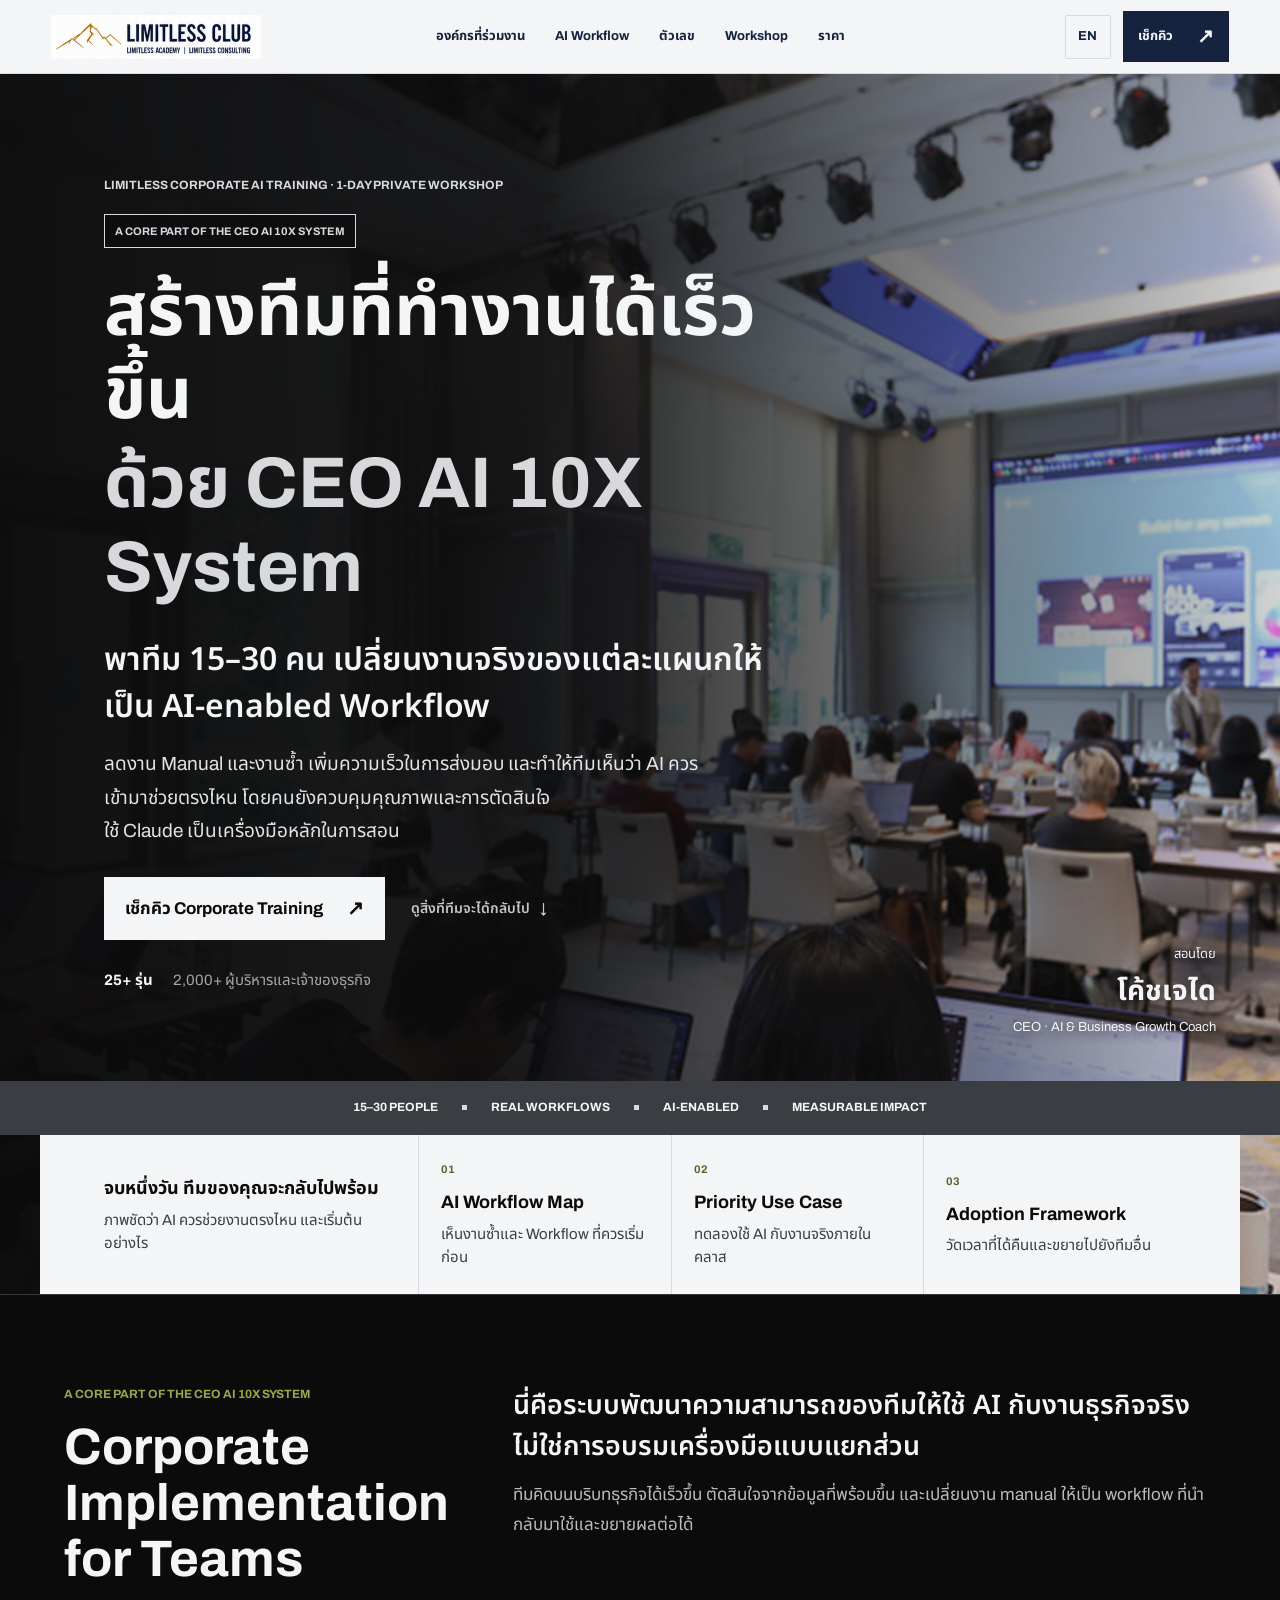
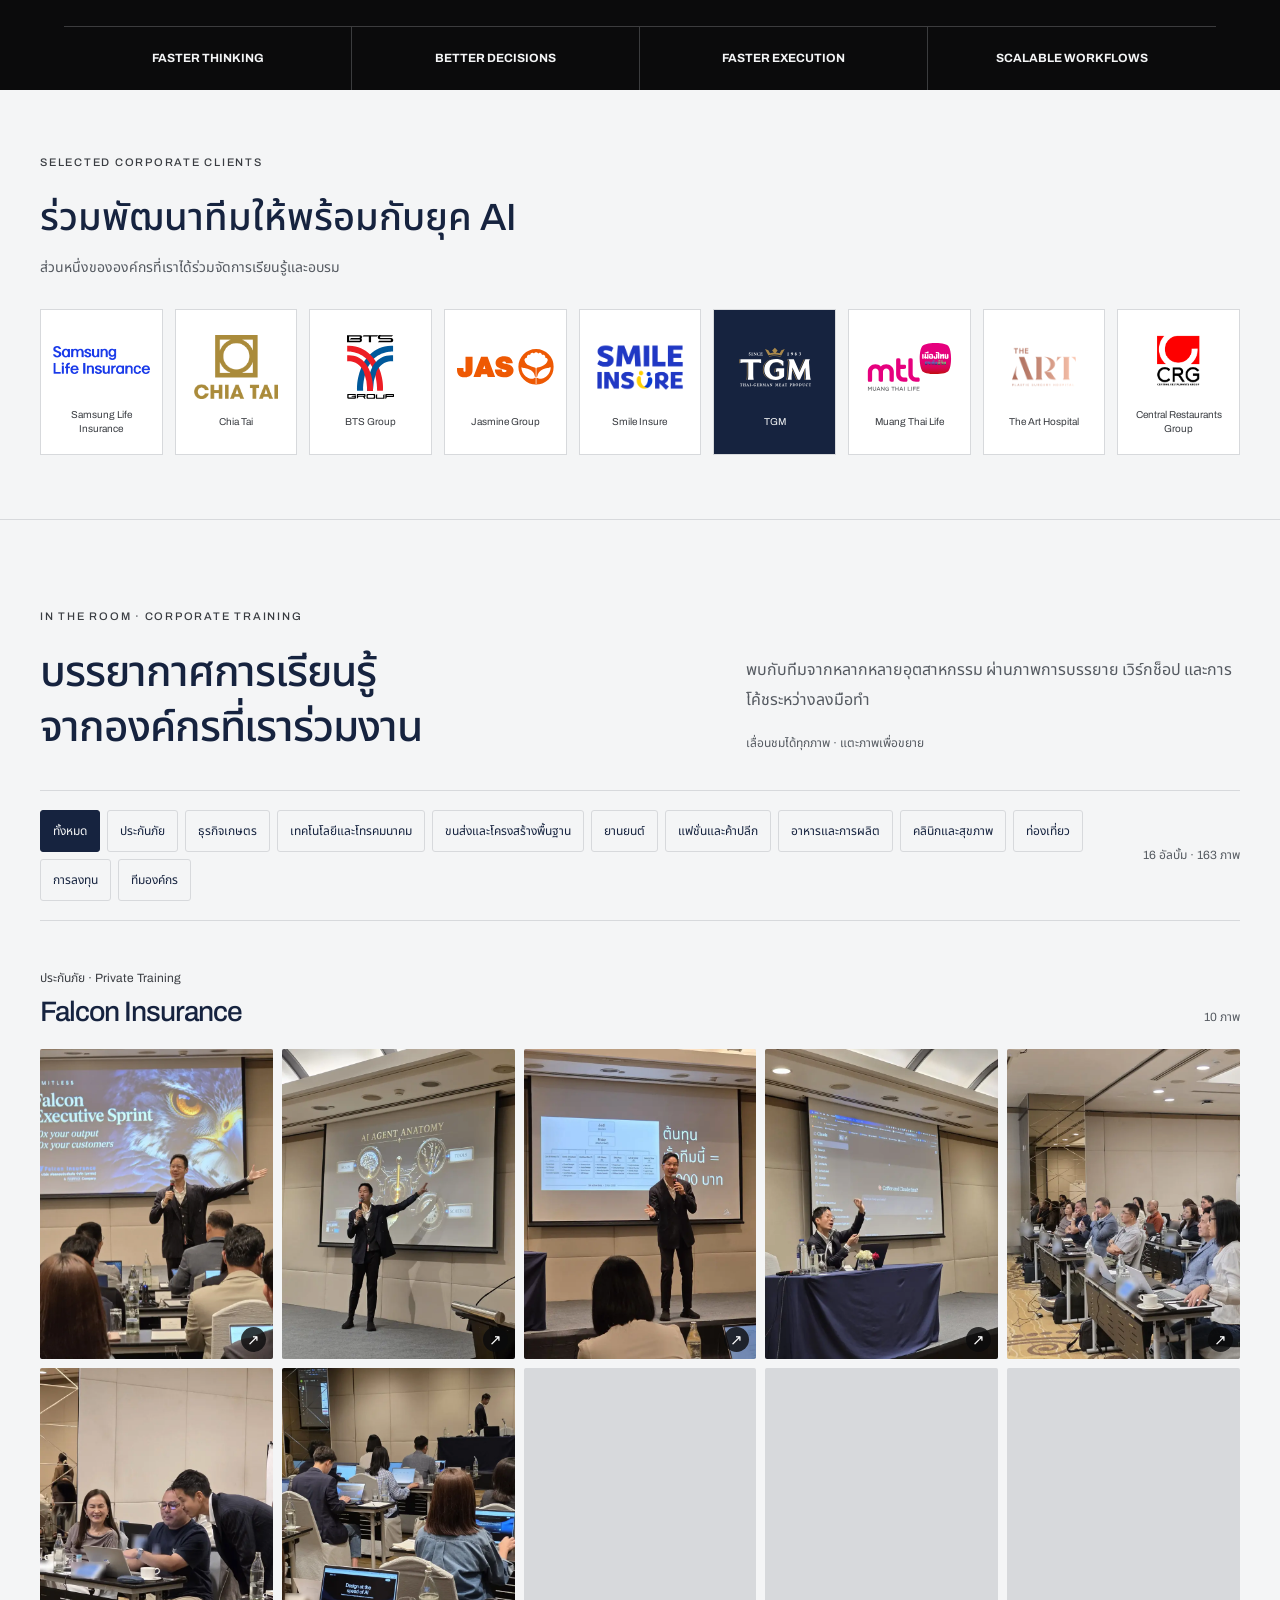
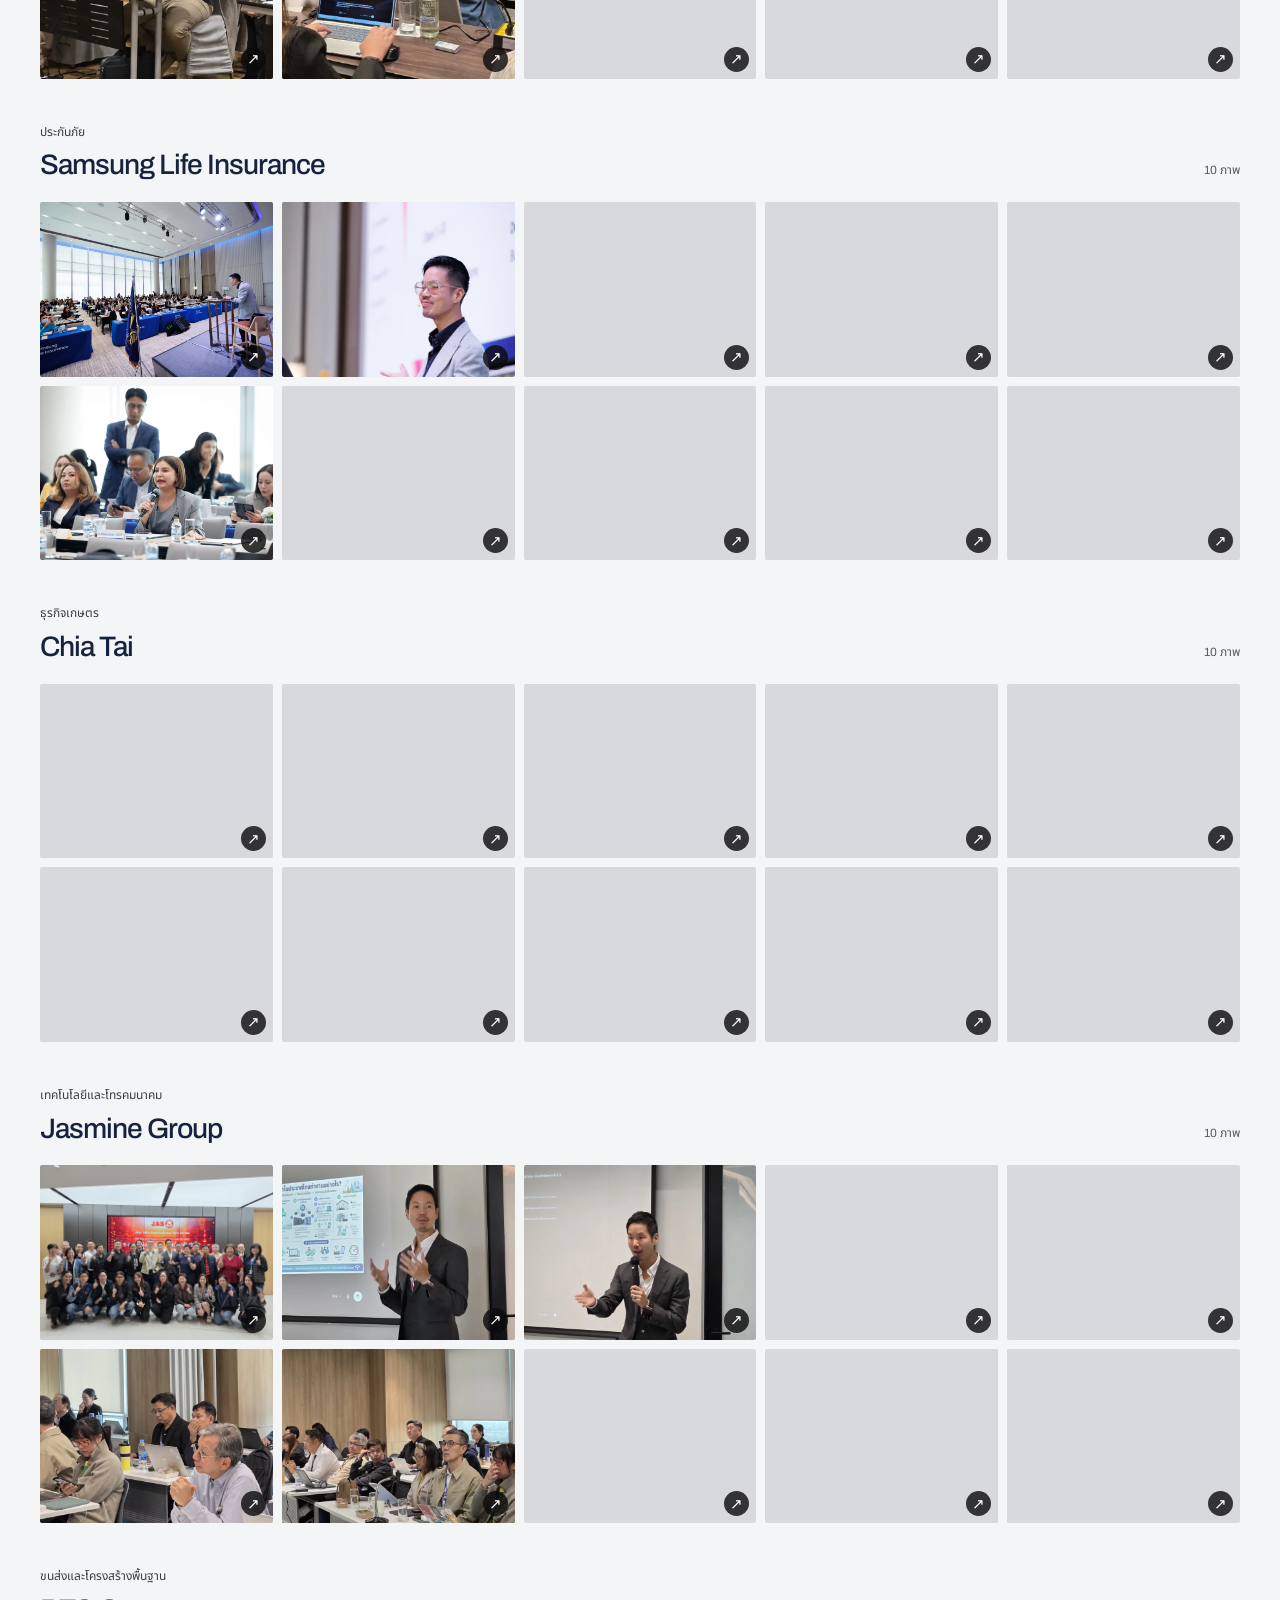
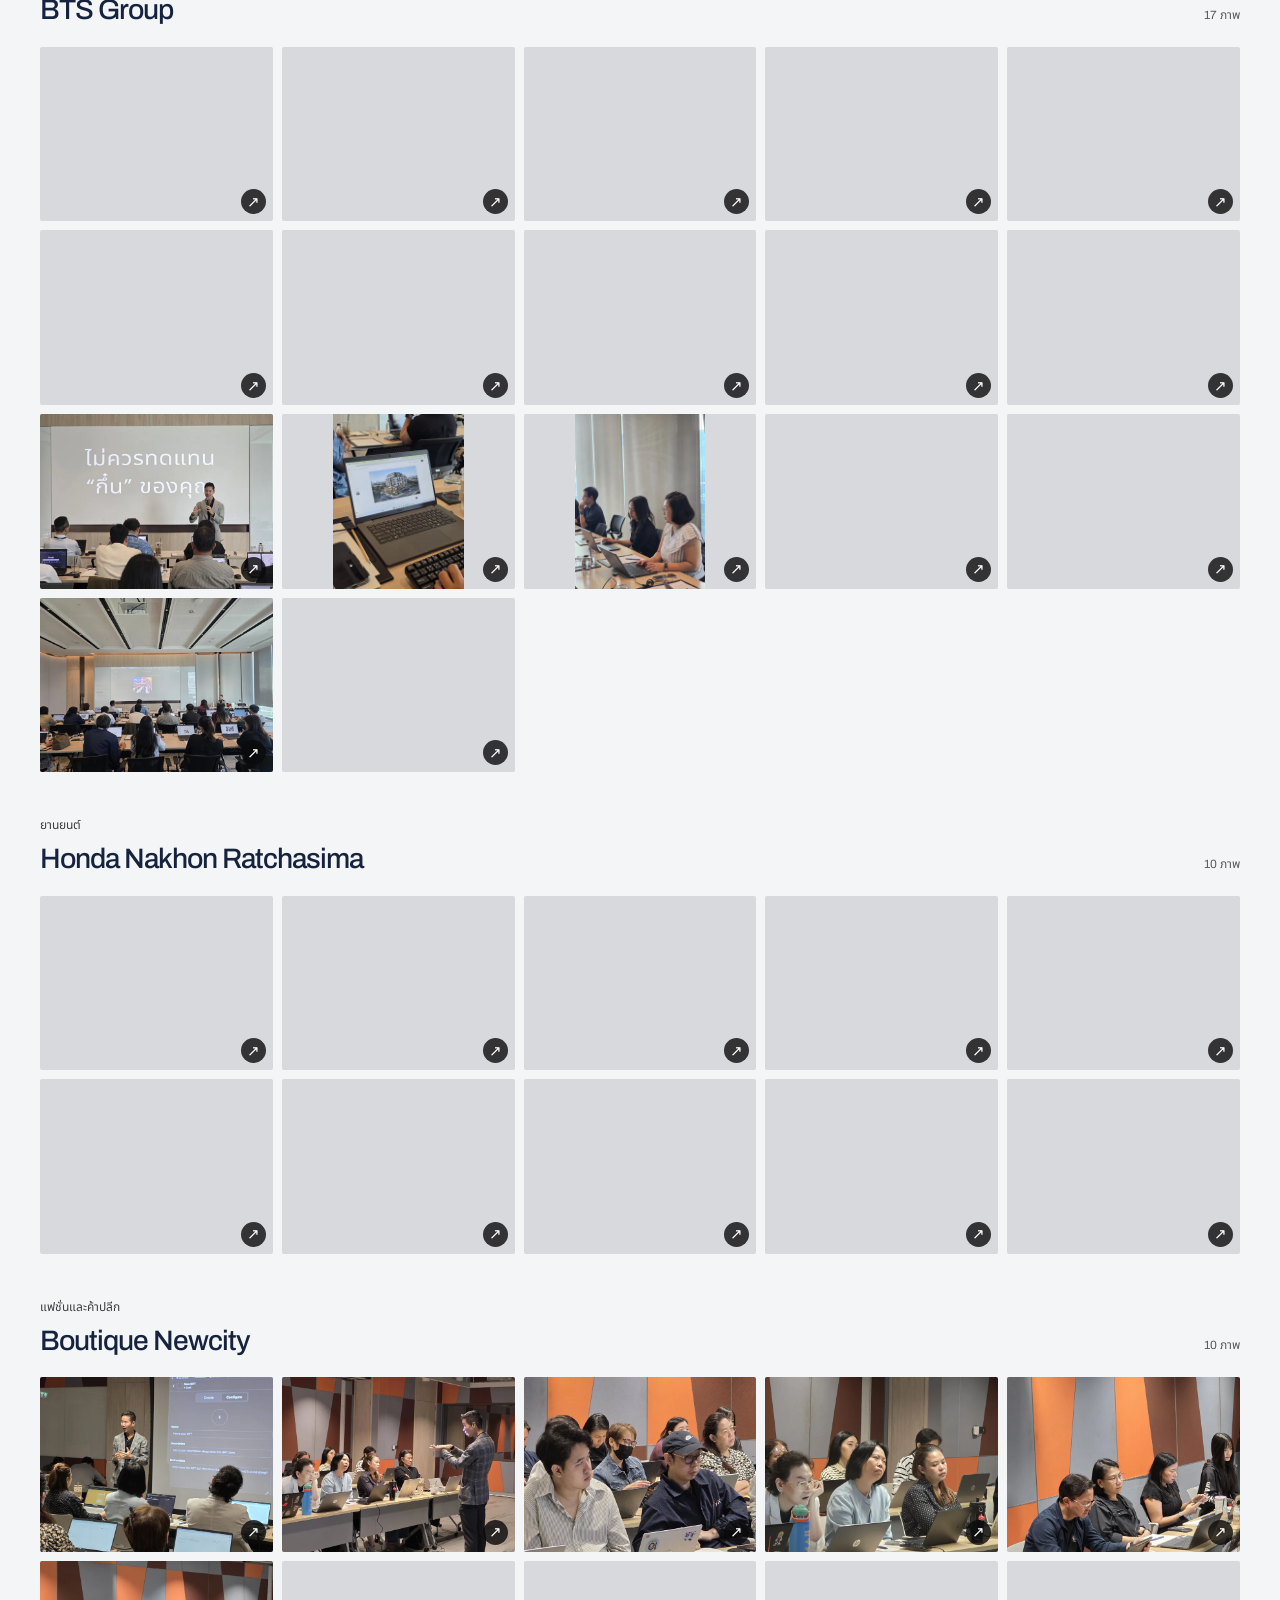
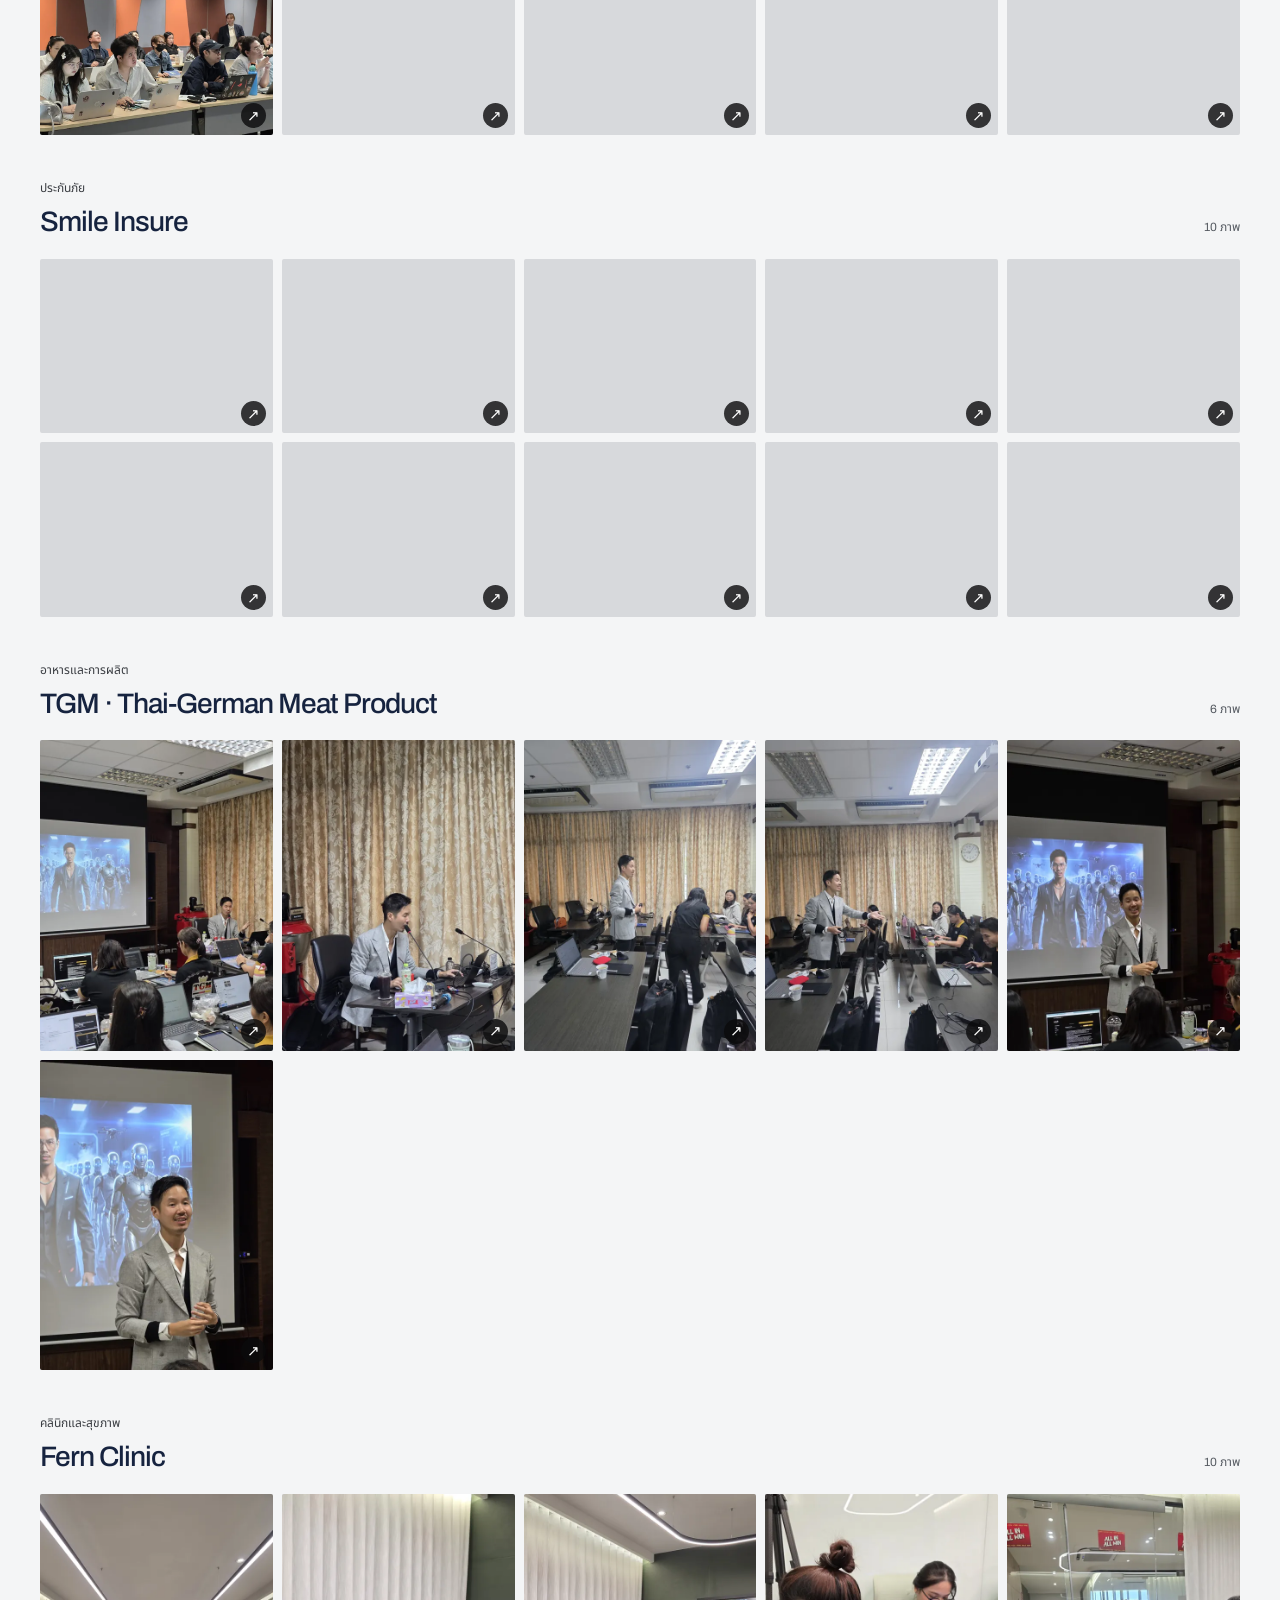
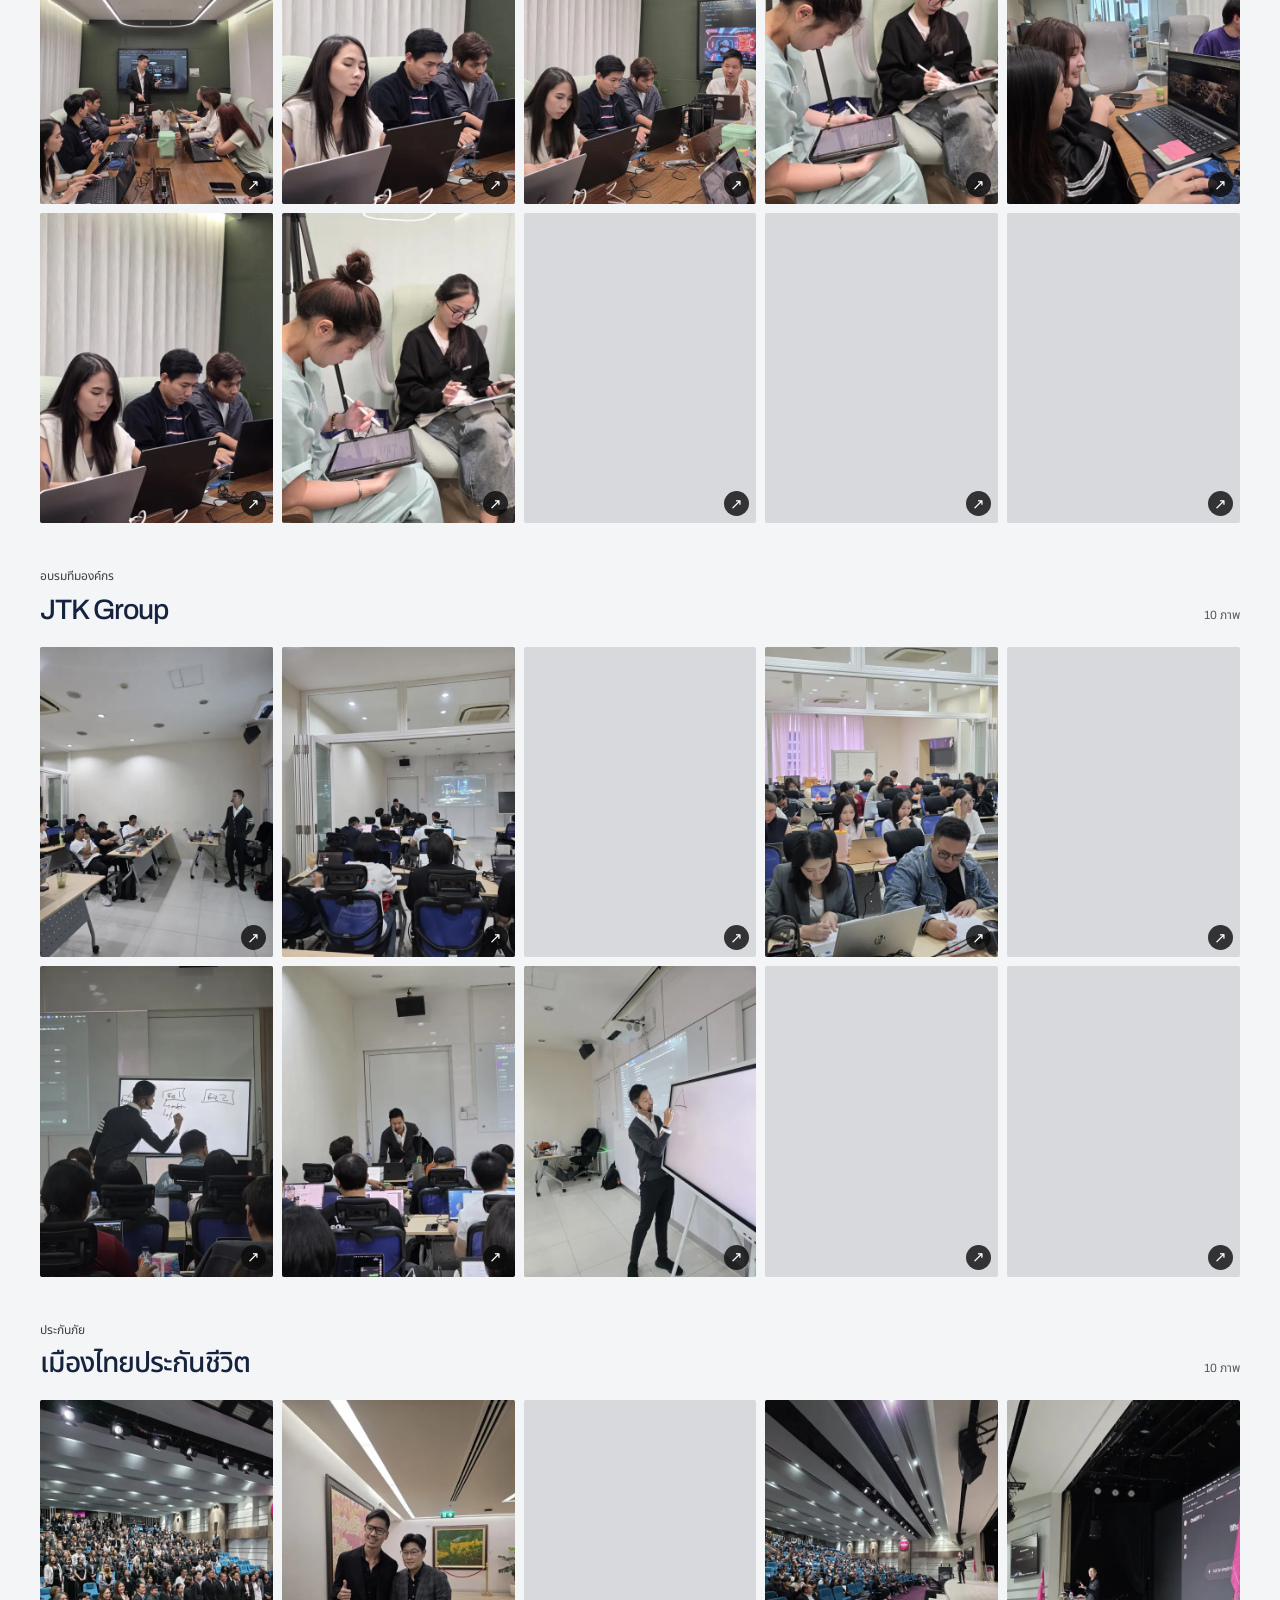
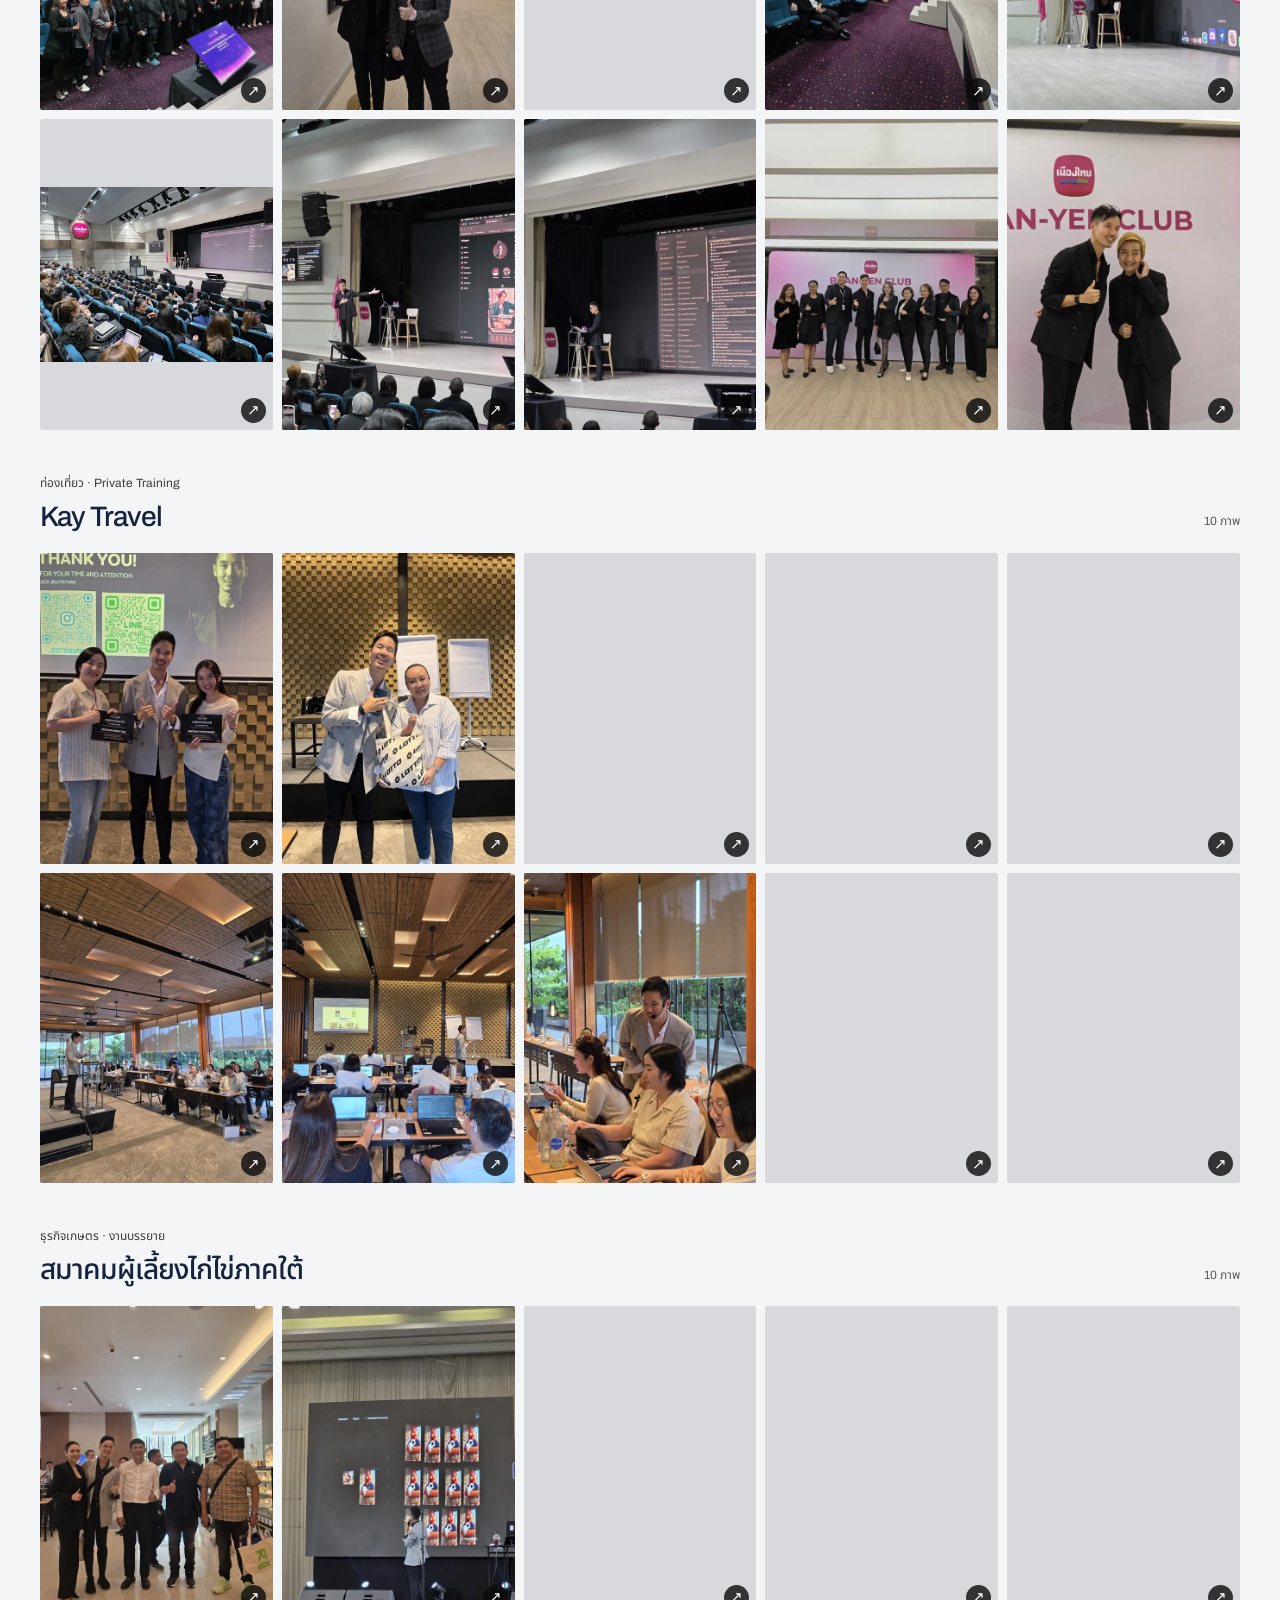
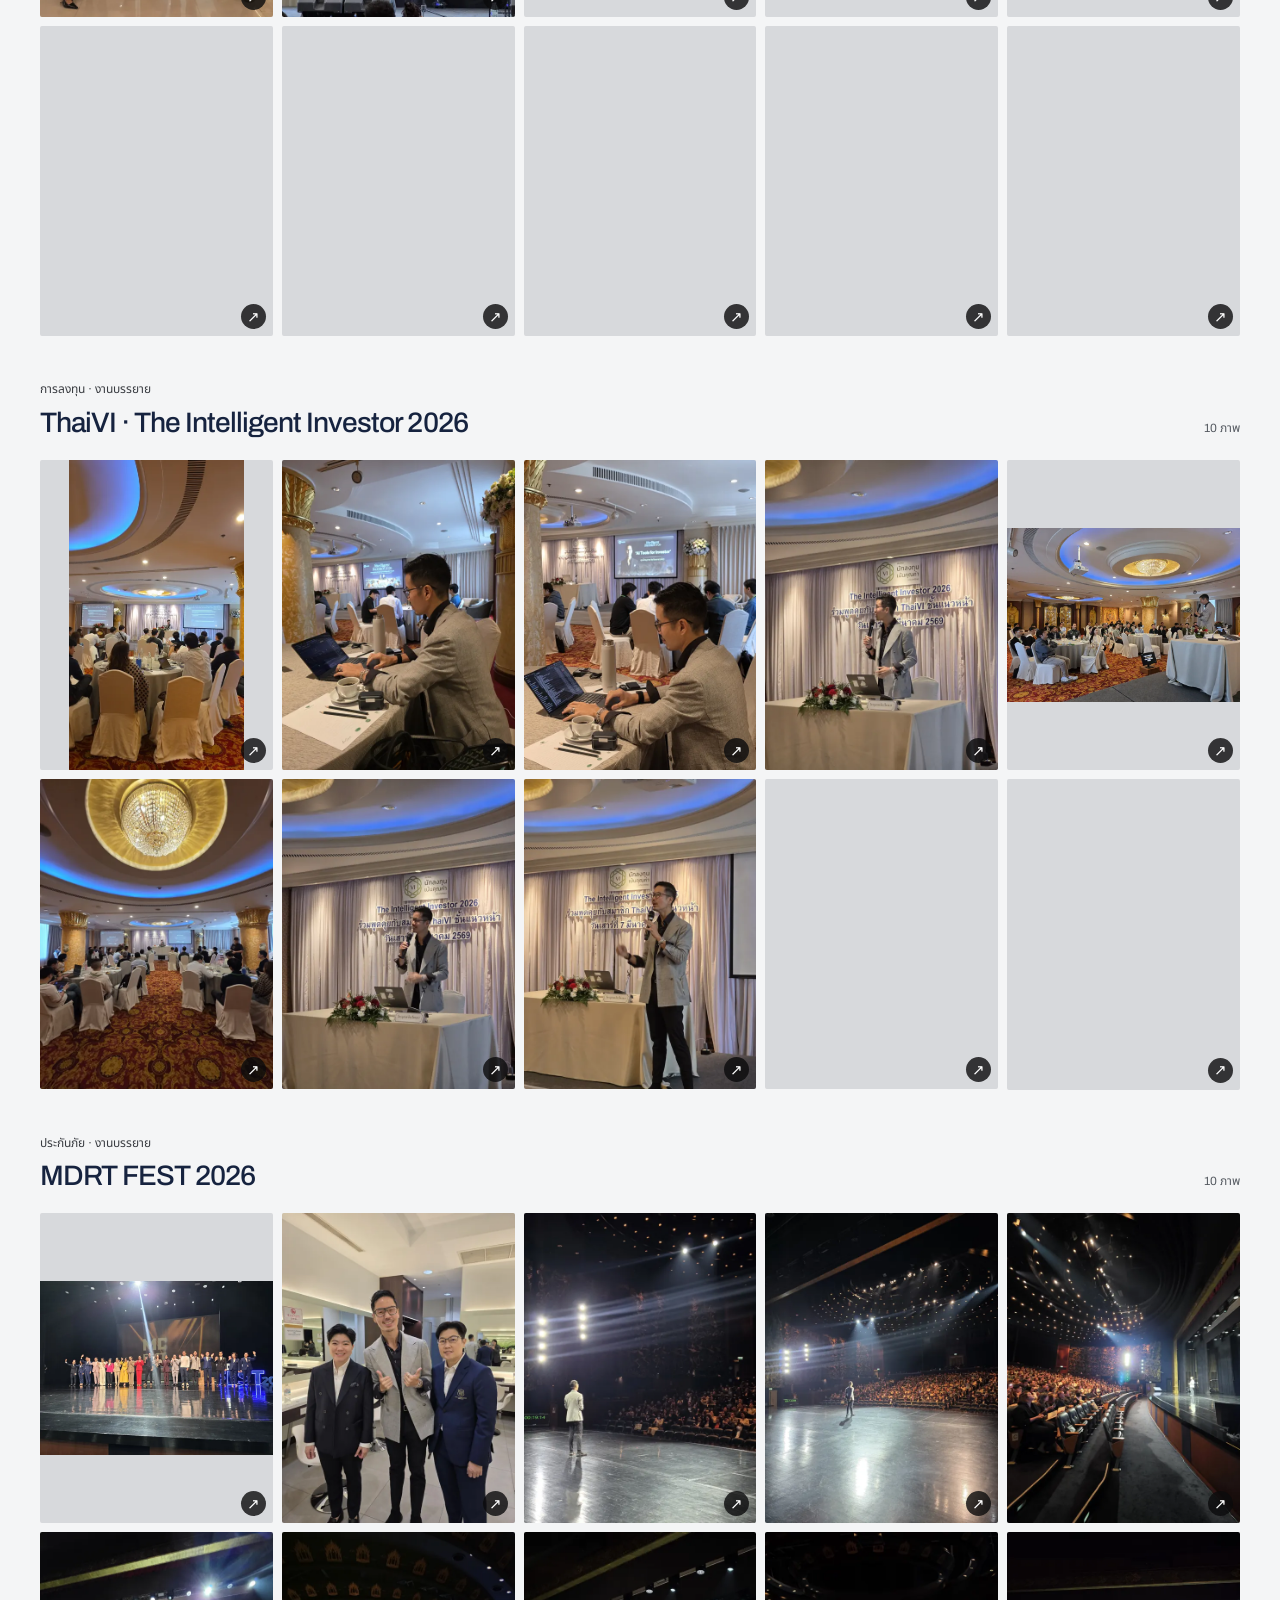
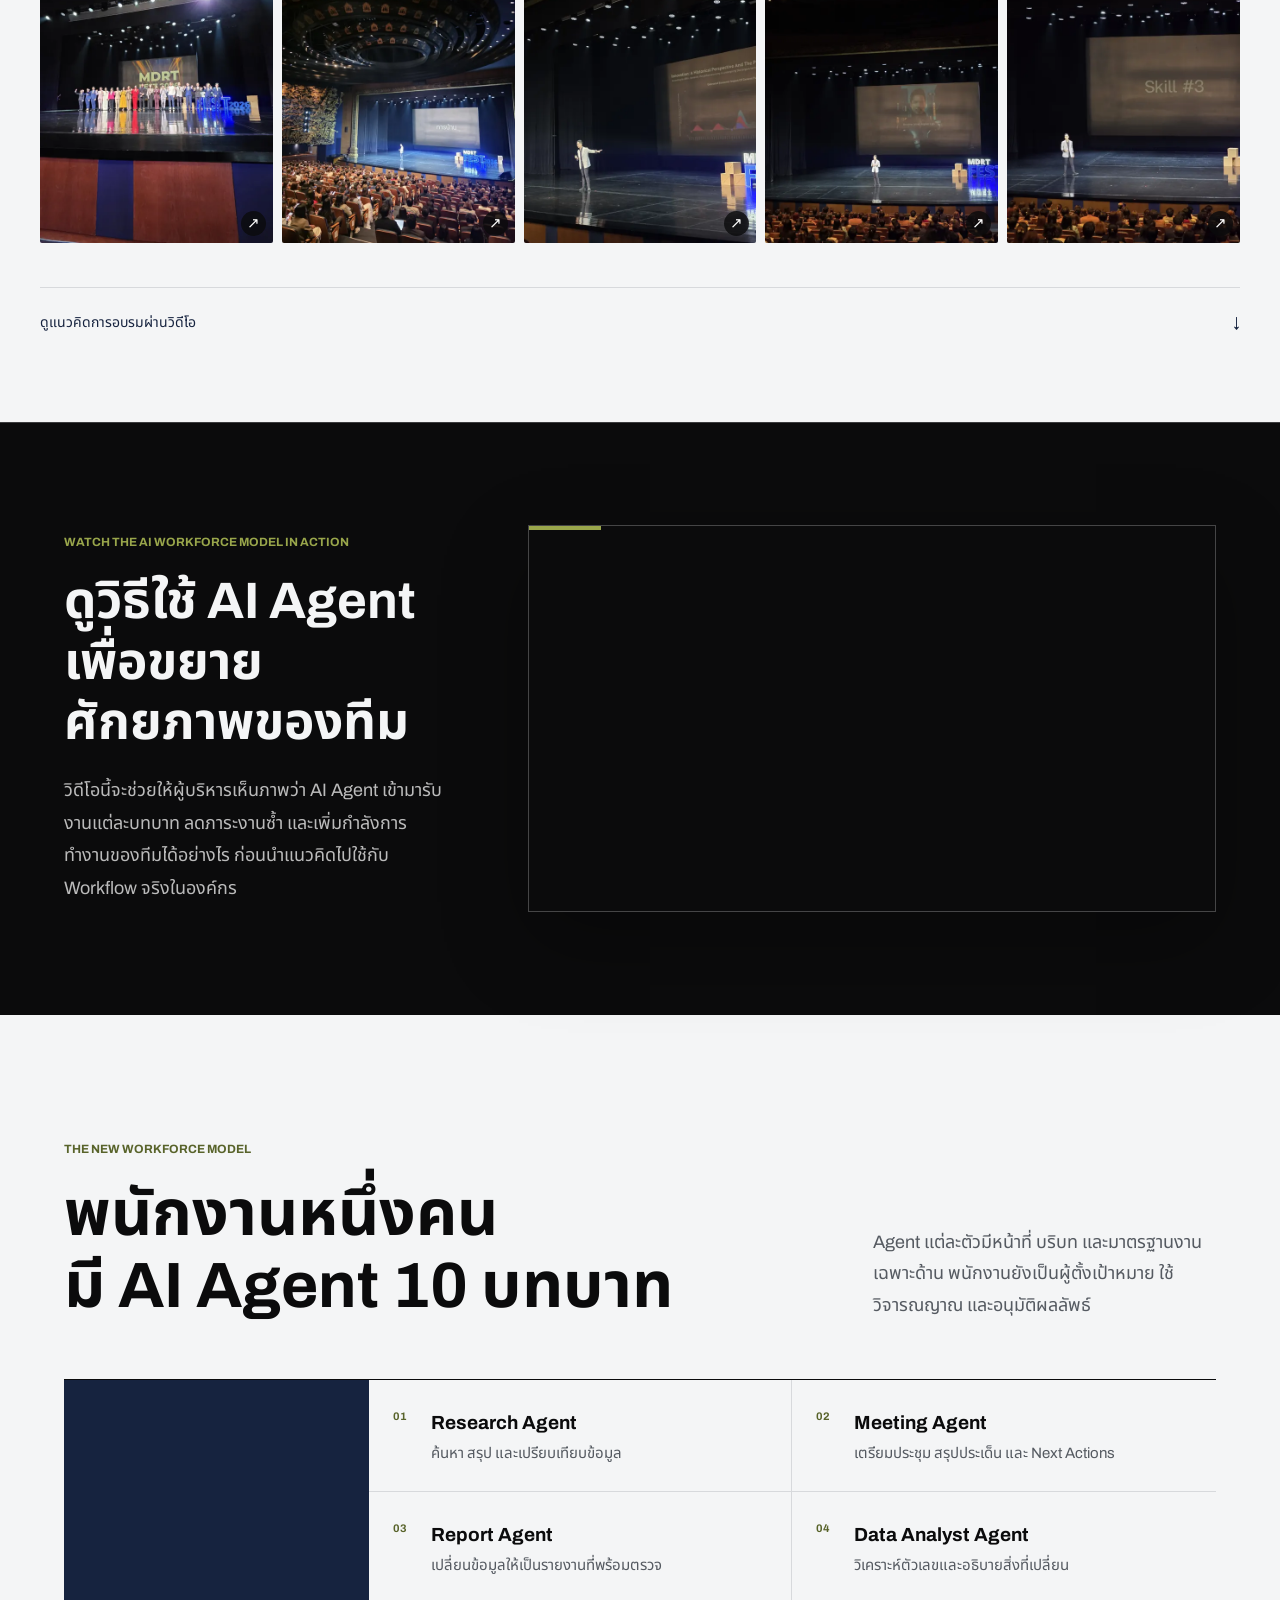
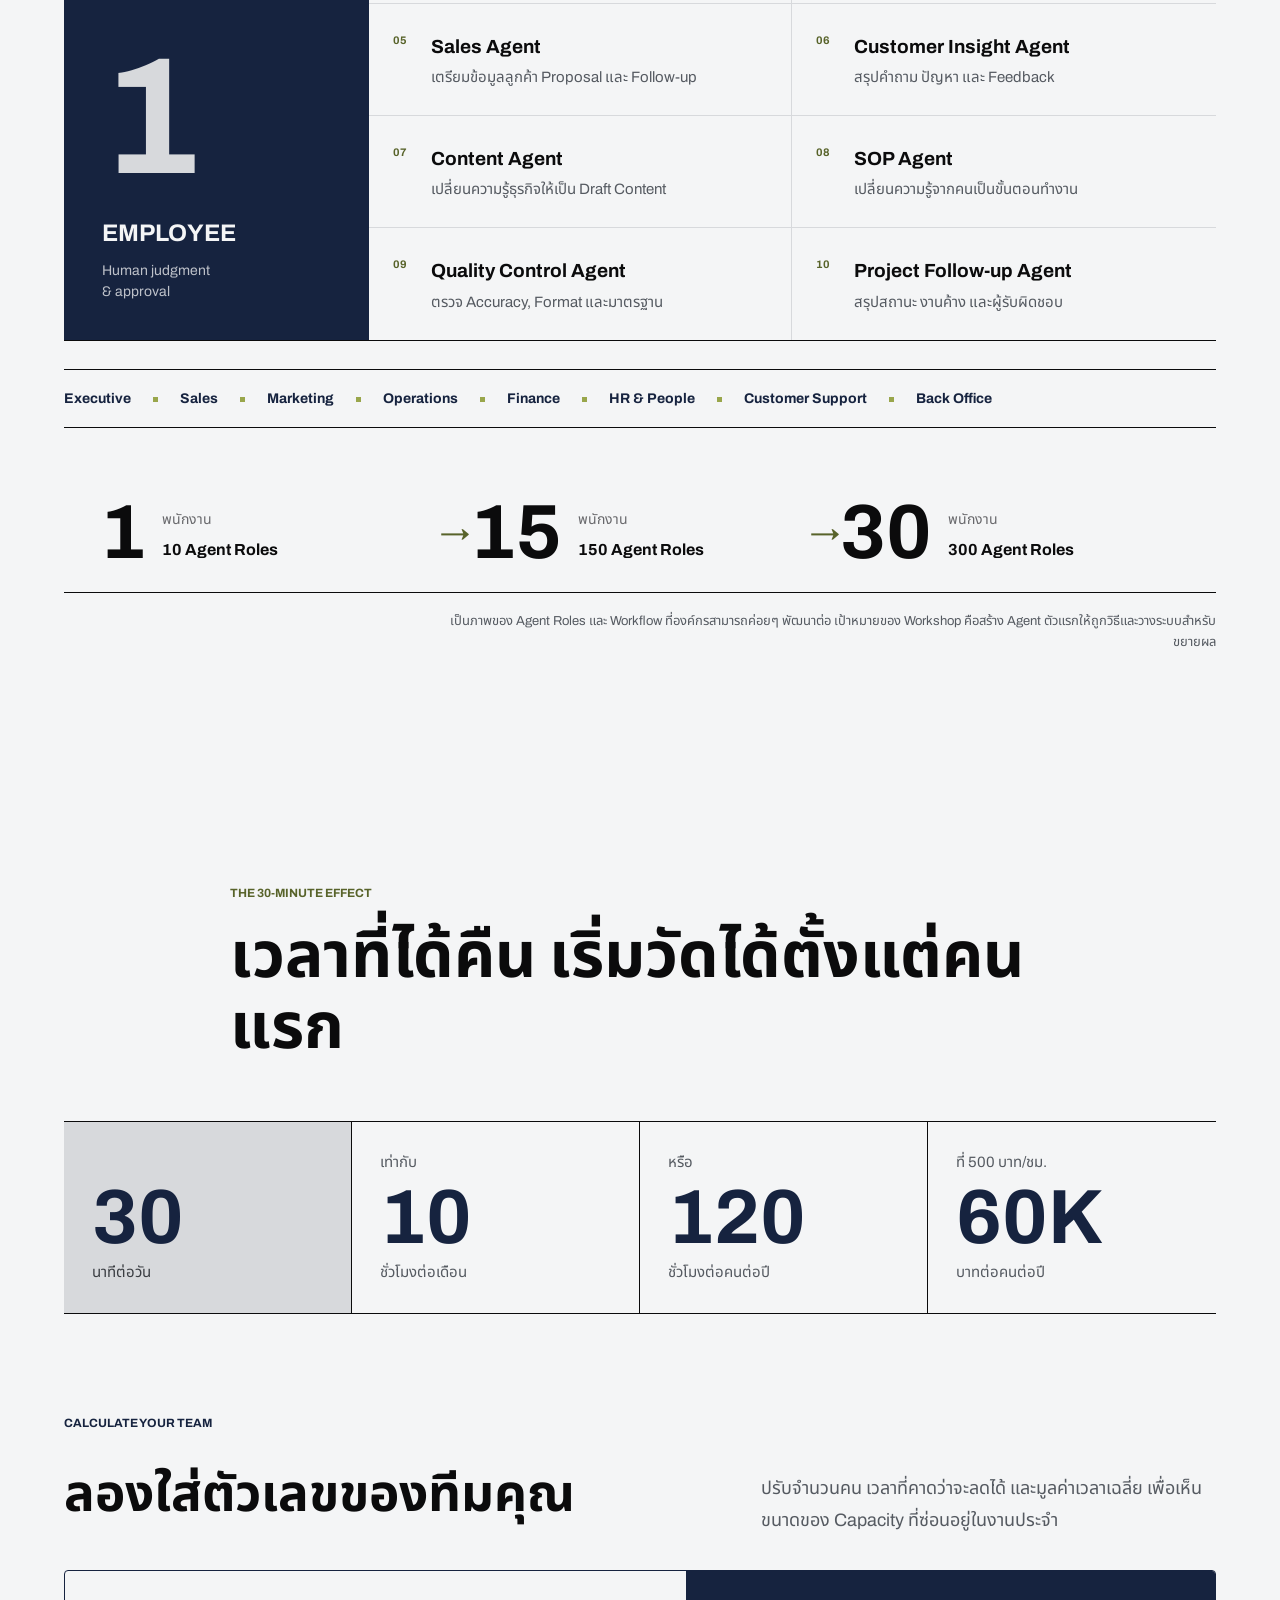
==== commit 0e66a3fa: "Apply Limitless CI v1.3 skin and modest Claude teaching note" ====
--- a/index.html
+++ b/index.html
@@ -5,7 +5,7 @@
   <meta name="viewport" content="width=device-width, initial-scale=1" />
   <title>Limitless Corporate AI Training | CEO AI 10X System for Teams</title>
   <meta name="description" content="Corporate AI Training 1 วัน สำหรับทีม 15-30 คน นำ CEO AI 10X System ไปช่วยลดงานซ้ำ เพิ่มความเร็ว และยกระดับ Workflow จากงานจริงของแต่ละแผนก" />
-  <meta name="theme-color" content="#071a3b" />
+  <meta name="theme-color" content="#16233F" />
   <meta property="og:type" content="website" />
   <meta property="og:title" content="Limitless Corporate AI Training | CEO AI 10X System for Teams" />
   <meta property="og:description" content="นำ CEO AI 10X System ไปใช้กับทีม ลดงานซ้ำ เพิ่มความเร็ว และยกระดับ Workflow จากงานจริงของแต่ละแผนก" />
@@ -15,14 +15,12 @@
   <meta name="twitter:image" content="https://limitless-corporate-training.vercel.app/assets/workshop-hero-wide.jpg" />
   <link rel="canonical" href="https://limitless-corporate-training.vercel.app/" />
   <link rel="icon" type="image/png" href="assets/favicon.png" />
-  <link rel="preconnect" href="https://fonts.googleapis.com" />
-  <link rel="preconnect" href="https://fonts.gstatic.com" crossorigin />
-  <link href="https://fonts.googleapis.com/css2?family=Anuphan:wght@400;500;600;700&amp;family=IBM+Plex+Sans+Thai:wght@400;500;600;700&amp;family=Space+Grotesk:wght@500;600;700&amp;display=swap" rel="stylesheet" />
   <link rel="stylesheet" href="styles.css" />
   <link rel="stylesheet" href="gallery.css" />
   <script src="gallery.js" defer></script>
 <link rel="alternate" hreflang="th" href="https://corporate-ai-training-seven.vercel.app/" />
 <link rel="alternate" hreflang="en" href="https://corporate-ai-training-seven.vercel.app/en/" />
+  <link rel="stylesheet" href="brand-ci.css" />
 </head>
 <body>
   <header class="site-header">
@@ -48,7 +46,7 @@
           <p class="hero__system-label">A Core Part of the CEO AI 10X System</p>
           <h1><span>สร้างทีมที่ทำงานได้เร็วขึ้น</span><strong>ด้วย CEO AI 10X System</strong></h1>
           <p class="hero__statement">พาทีม 15–30 คน เปลี่ยนงานจริงของแต่ละแผนกให้เป็น AI-enabled Workflow</p>
-          <p class="hero__lead">ลดงาน Manual และงานซ้ำ เพิ่มความเร็วในการส่งมอบ และทำให้ทีมเห็นว่า AI ควรเข้ามาช่วยตรงไหน โดยคนยังควบคุมคุณภาพและการตัดสินใจ</p>
+          <p class="hero__lead">ลดงาน Manual และงานซ้ำ เพิ่มความเร็วในการส่งมอบ และทำให้ทีมเห็นว่า AI ควรเข้ามาช่วยตรงไหน โดยคนยังควบคุมคุณภาพและการตัดสินใจ<br />ใช้ Claude เป็นเครื่องมือหลักในการสอน</p>
           <div class="hero__actions">
             <a class="button button--signal" href="#contact">เช็กคิว Corporate Training <span aria-hidden="true">↗</span></a>
             <a class="text-link" href="#outcomes">ดูสิ่งที่ทีมจะได้กลับไป <span aria-hidden="true">↓</span></a>
--- a/gallery.css
+++ b/gallery.css
@@ -16,7 +16,7 @@
 .training-gallery{background:#f4f2ed;color:#071a3b;padding:88px 40px;scroll-margin-top:90px}
 .training-gallery__inner{max-width:1200px;margin:auto}
 .training-gallery__intro{display:grid;grid-template-columns:1.3fr 1fr;gap:64px;align-items:end;margin-bottom:36px}
-.training-gallery__eyebrow{font:500 11px/1.5 'Space Grotesk',sans-serif;letter-spacing:.16em;color:#806744;margin:0 0 20px}
+.training-gallery__eyebrow{font:500 11px/1.5 'Archivo',sans-serif;letter-spacing:.16em;color:#806744;margin:0 0 20px}
 .training-gallery h2{font-size:clamp(30px,3.3vw,46px);line-height:1.3;font-weight:500;letter-spacing:-.025em;margin:0}
 .training-gallery__lead p{font-size:16px;line-height:1.9;margin:0;color:#4b5665}
 .training-gallery__lead .training-gallery__hint{font-size:12px;margin-top:16px;color:#6d716f}
@@ -30,7 +30,7 @@
 .training-gallery__company{margin-bottom:44px}
 .training-gallery__company-heading{display:flex;justify-content:space-between;align-items:end;margin-bottom:18px;gap:16px}
 .training-gallery__industry{font-size:12px;color:#806744;margin:0 0 5px}
-.training-gallery h3{font-family:'Space Grotesk','Anuphan',sans-serif;font-size:clamp(21px,2.2vw,29px);font-weight:500;line-height:1.3;margin:0;letter-spacing:-.035em}
+.training-gallery h3{font-family:'Archivo','Noto Sans Thai',sans-serif;font-size:clamp(21px,2.2vw,29px);font-weight:500;line-height:1.3;margin:0;letter-spacing:-.035em}
 .training-gallery__count{font-size:12px;color:#73766f;white-space:nowrap;padding-bottom:3px}
 .training-gallery__grid{display:grid;grid-template-columns:repeat(5,minmax(0,1fr));gap:9px}
 .training-gallery__photo{position:relative;display:block;aspect-ratio:4/3;background:#e6e3dd;overflow:hidden;border-radius:2px}
@@ -43,7 +43,7 @@
 .gallery-viewer{box-sizing:border-box;border:1px solid #40506a;border-radius:5px;background:#07152c;color:#fff;padding:18px 24px;width:min(1150px,95vw);max-width:95vw;max-height:94dvh;overflow:auto}
 .gallery-viewer::backdrop{background:rgba(3,10,24,.94)}
 .gallery-viewer__top{display:flex;justify-content:space-between;align-items:center;gap:16px;margin-bottom:12px}
-.gallery-viewer__top h2{font:500 19px/1.4 'Space Grotesk','Anuphan',sans-serif;margin:0}
+.gallery-viewer__top h2{font:500 19px/1.4 'Archivo','Noto Sans Thai',sans-serif;margin:0}
 .gallery-viewer button{font:inherit;color:#fff;border:1px solid #586276;background:transparent;border-radius:3px;min-width:44px;min-height:44px;padding:8px 13px;cursor:pointer}
 .gallery-viewer button:hover{background:#263852}
 .gallery-viewer__stage{position:relative;display:grid;place-items:center;min-height:120px;background:#040d1d}
--- a/brand-ci.css
+++ b/brand-ci.css
@@ -0,0 +1,96 @@
+/* Limitless CI v1.3. Visual skin only: original layout and breakpoints stay in styles.css. */
+@font-face {
+  font-family: "Archivo";
+  src: url("assets/fonts/brand/Archivo.ttf") format("truetype");
+  font-weight: 100 900;
+  font-style: normal;
+  font-display: swap;
+}
+@font-face {
+  font-family: "Noto Sans Thai";
+  src: url("assets/fonts/brand/NotoSansThai.ttf") format("truetype");
+  font-weight: 100 900;
+  font-style: normal;
+  font-display: swap;
+}
+:root {
+  --font-thai: "Noto Sans Thai";
+  --font-body: "Archivo";
+  --font-display: "Archivo";
+  --navy: #16233F;
+  --navy-2: #3A3D42;
+  --ink: #0B0B0C;
+  --paper: #F4F5F6;
+  --white: #F4F5F6;
+  --orange: #99A64B;
+  --citron: #D7D9DC;
+  --cobalt: #16233F;
+  --muted: #555A61;
+  --line: #D7D9DC;
+  --line-light: rgba(215, 217, 220, .24);
+  --accent-ink: #58632A;
+}
+html[lang="en"] { --font-thai: "Archivo"; }
+h1, h2, h3 { font-family: "Archivo", "Noto Sans Thai", sans-serif; }
+.site-header { background: var(--paper); border-bottom-color: var(--line); backdrop-filter: none; }
+.site-header nav a::after { background: var(--navy); }
+.hero { background: var(--ink); }
+.hero::before {
+  background: linear-gradient(90deg, rgba(11,11,12,.98) 0%, rgba(11,11,12,.93) 42%, rgba(11,11,12,.58) 68%, rgba(11,11,12,.18) 100%);
+}
+.hero .signal-label, .hero__system-label { color: var(--grey, #D7D9DC); }
+.hero__system-label { border-color: #D7D9DC; background: rgba(11,11,12,.62); }
+.hero h1 strong { color: #D7D9DC; }
+.button--signal { background: var(--navy); border-color: var(--navy); color: var(--paper); }
+.hero .button--signal { background: var(--paper); border-color: var(--paper); color: var(--ink); }
+.hero__signal-line { background: #3A3D42; color: var(--paper); }
+.hero__signal-line i { background: #D7D9DC; }
+.hero__outcomes { background: var(--paper); color: var(--ink); }
+.hero__outcomes > * { border-color: var(--line); }
+.hero__outcomes span { color: #3A3D42; }
+.hero__outcomes b { color: var(--accent-ink); }
+.ceo-system-band, .training-video, .method-section,
+.proof-section, .fee-section, .contact-section, footer { background: var(--ink); }
+.ceo-system-band__copy p { color: var(--paper); }
+.ceo-system-band .signal-label, .training-video .signal-label { color: #99A64B; }
+.training-video__player { background: var(--ink); }
+.training-video__player::before { background: #99A64B; }
+.signal-label--orange, .cost-section__header .signal-label,
+.role-stream b, .scale-flow i, .department-list span, .outcome-list b { color: var(--accent-ink); }
+.metric-runway__lead { background: #D7D9DC; }
+.metric-runway__lead span { color: #3A3D42; }
+.segment button[aria-pressed="true"] { background: var(--navy); border-color: var(--navy); color: var(--paper); }
+.outcome-photo figcaption { background: var(--paper); color: var(--ink); }
+.faq-list summary::after { background: var(--navy); color: var(--paper); }
+.mobile-cta { background: var(--navy); color: var(--paper); }
+.cost-section { background: #D7D9DC; }
+.lang-switch { border-color: #D7D9DC; }
+.lang-switch:hover { background: #D7D9DC; }
+/* Preserve the existing gallery, photo crops, logos and all lightbox controls. */
+.client-logos, .training-gallery { background: var(--paper); color: var(--navy); border-color: #D7D9DC; }
+.client-logos__item { background: #FFFFFF; border-color: #D7D9DC; color: #3A3D42; }
+.client-logos__item[href="#gallery-tgm"] { background: var(--navy); color: var(--paper); }
+.client-logos__item:hover, .client-logos__item:focus-visible { border-color: var(--navy); }
+.client-logos__lead, .training-gallery__lead p,
+.training-gallery__lead .training-gallery__hint, .training-gallery__summary,
+.training-gallery__count { color: #555A61; }
+.training-gallery__eyebrow, .training-gallery__industry { color: #3A3D42; }
+.training-gallery__toolbar, .training-gallery__next { border-color: #D7D9DC; }
+.training-gallery__filters button { color: var(--navy); border-color: #D7D9DC; }
+.training-gallery__filters button[aria-pressed="true"] { background: var(--navy); border-color: var(--navy); color: var(--paper); }
+.training-gallery__filters button:hover { border-color: var(--navy); }
+.training-gallery__photo { background: #D7D9DC; }
+.training-gallery__enlarge { background: rgba(11,11,12,.8); }
+.training-gallery__next { color: var(--navy); }
+.training-gallery a:focus-visible, .training-gallery button:focus-visible { outline-color: var(--navy); }
+.gallery-viewer { background: var(--ink); border-color: #555A61; }
+.gallery-viewer::backdrop { background: rgba(11,11,12,.94); }
+.gallery-viewer__stage, .gallery-viewer__error { background: var(--ink); }
+.gallery-viewer button { border-color: #555A61; }
+.gallery-viewer button:hover { background: #3A3D42; }
+.gallery-viewer button:focus-visible { outline-color: #99A64B; }
+@media (max-width: 760px) {
+  .hero::before {
+    background: linear-gradient(180deg, rgba(11,11,12,.99) 0%, rgba(11,11,12,.94) 53%, rgba(11,11,12,.56) 78%, rgba(11,11,12,.35) 100%);
+  }
+}
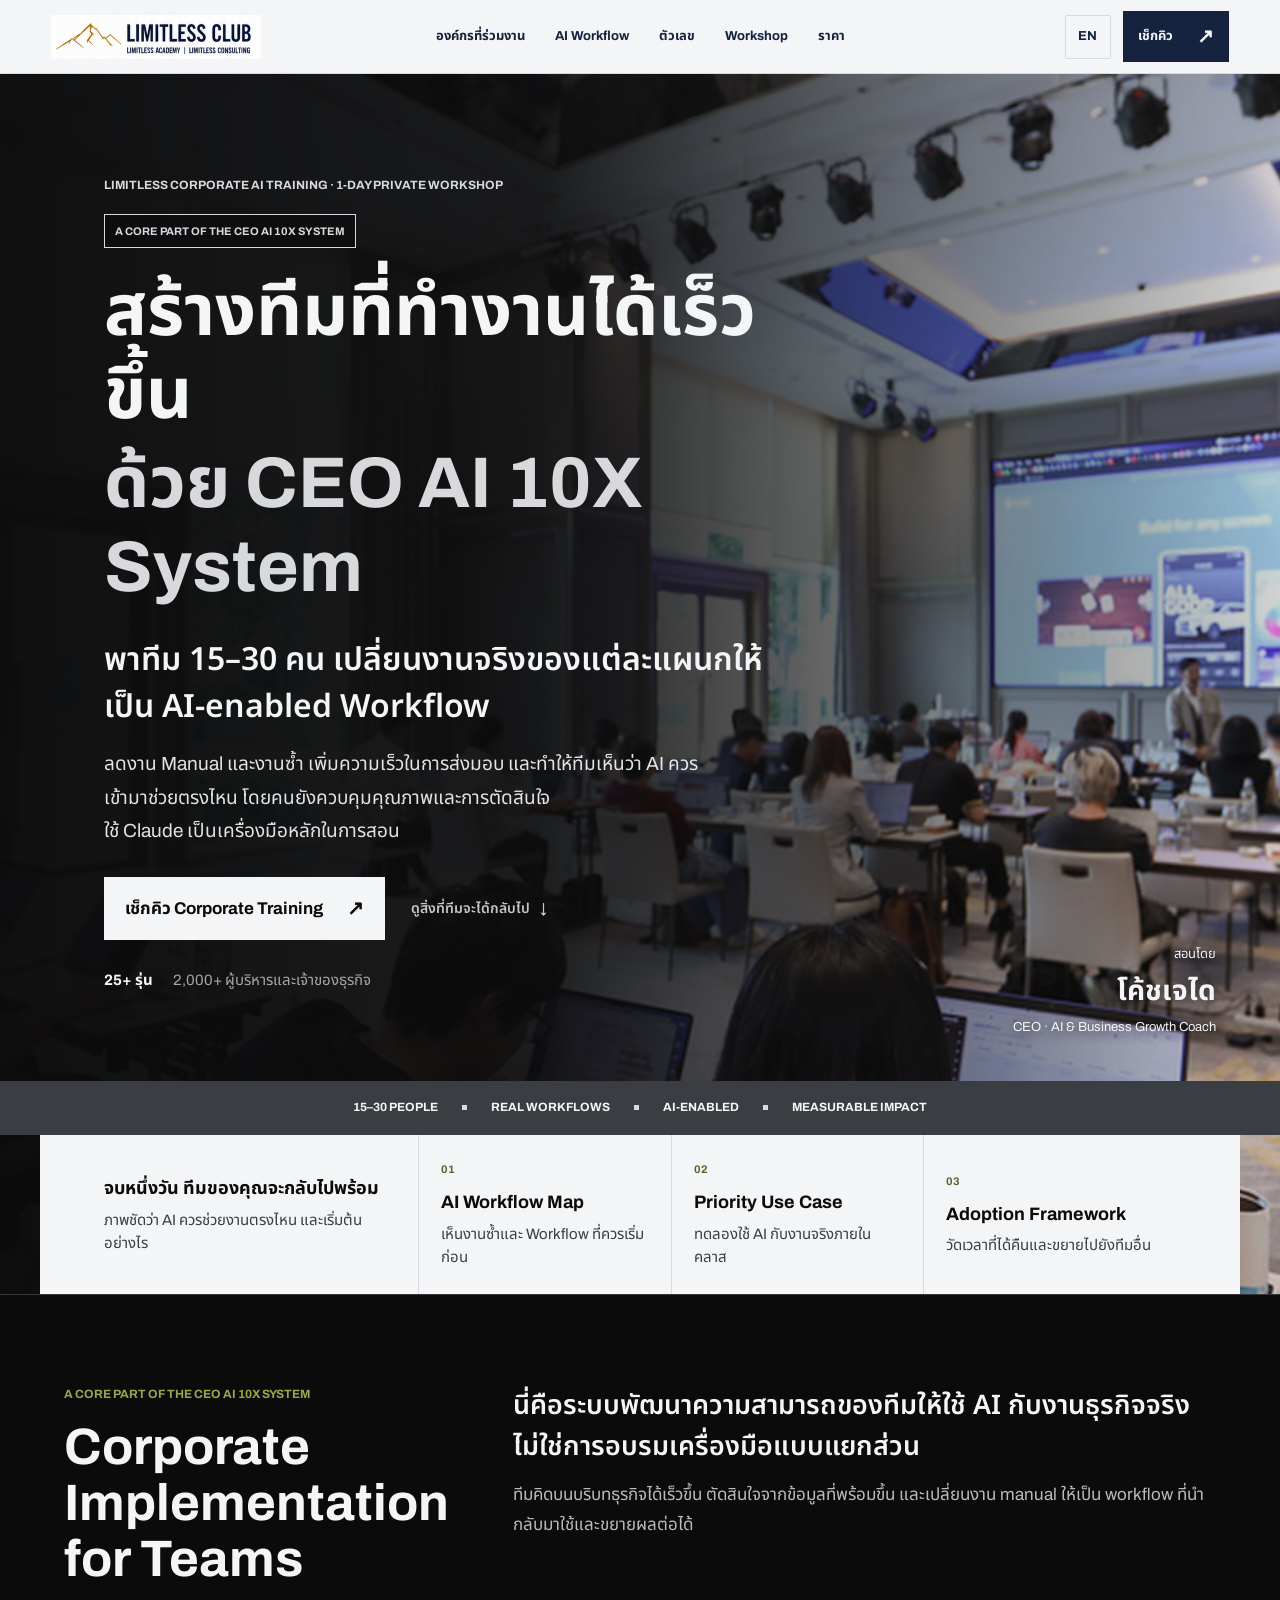
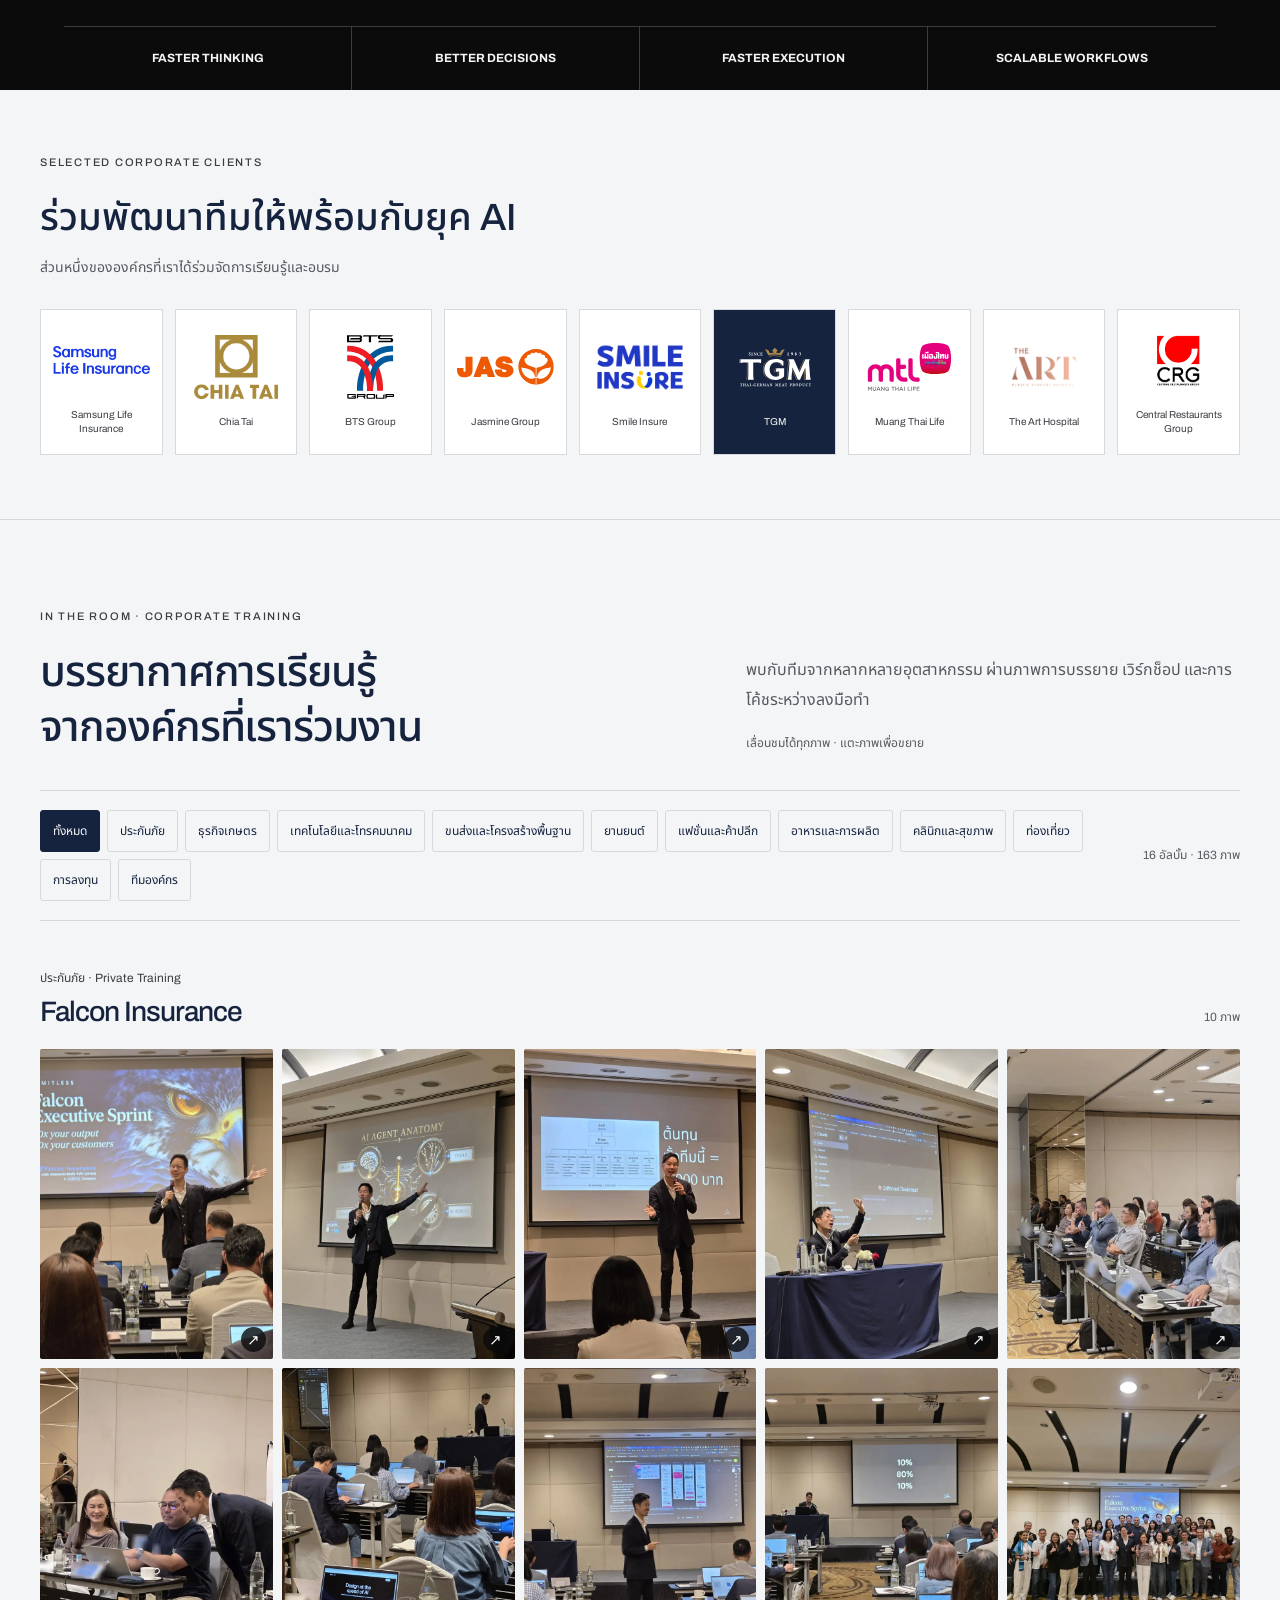
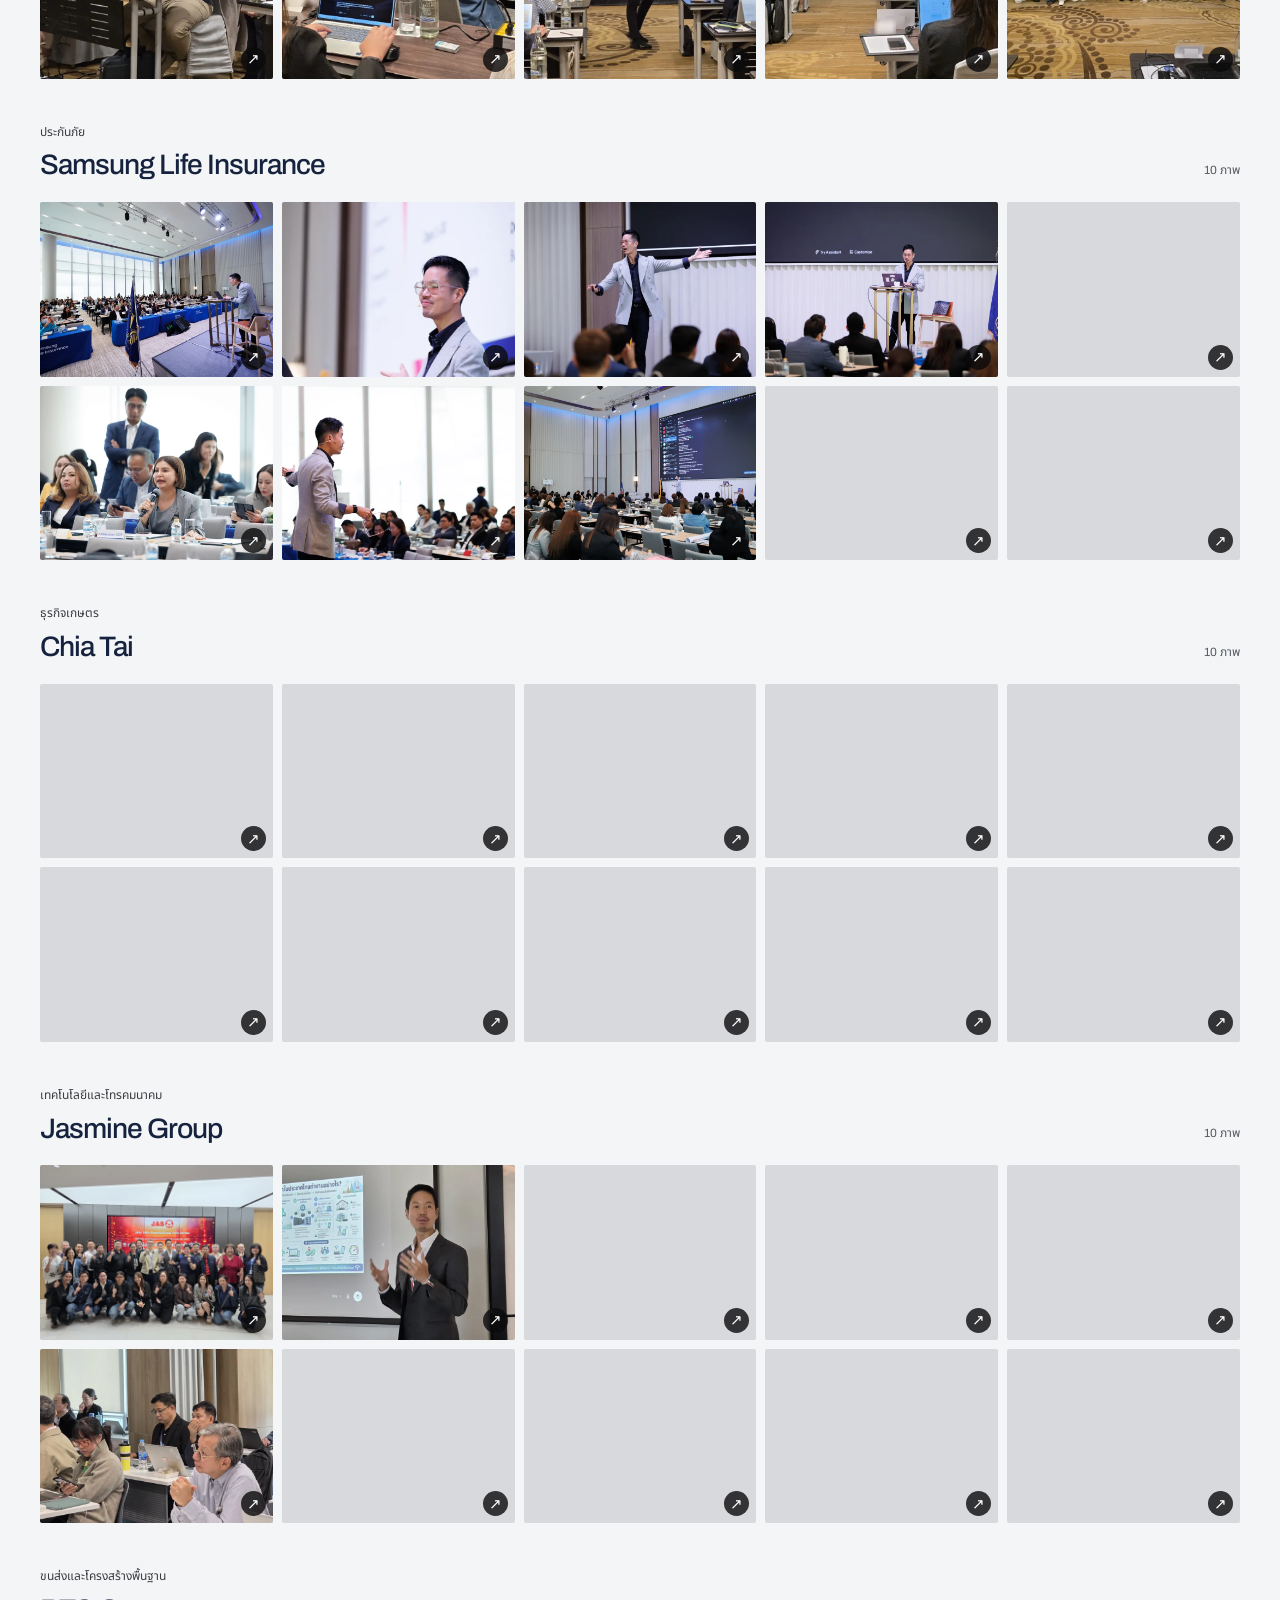
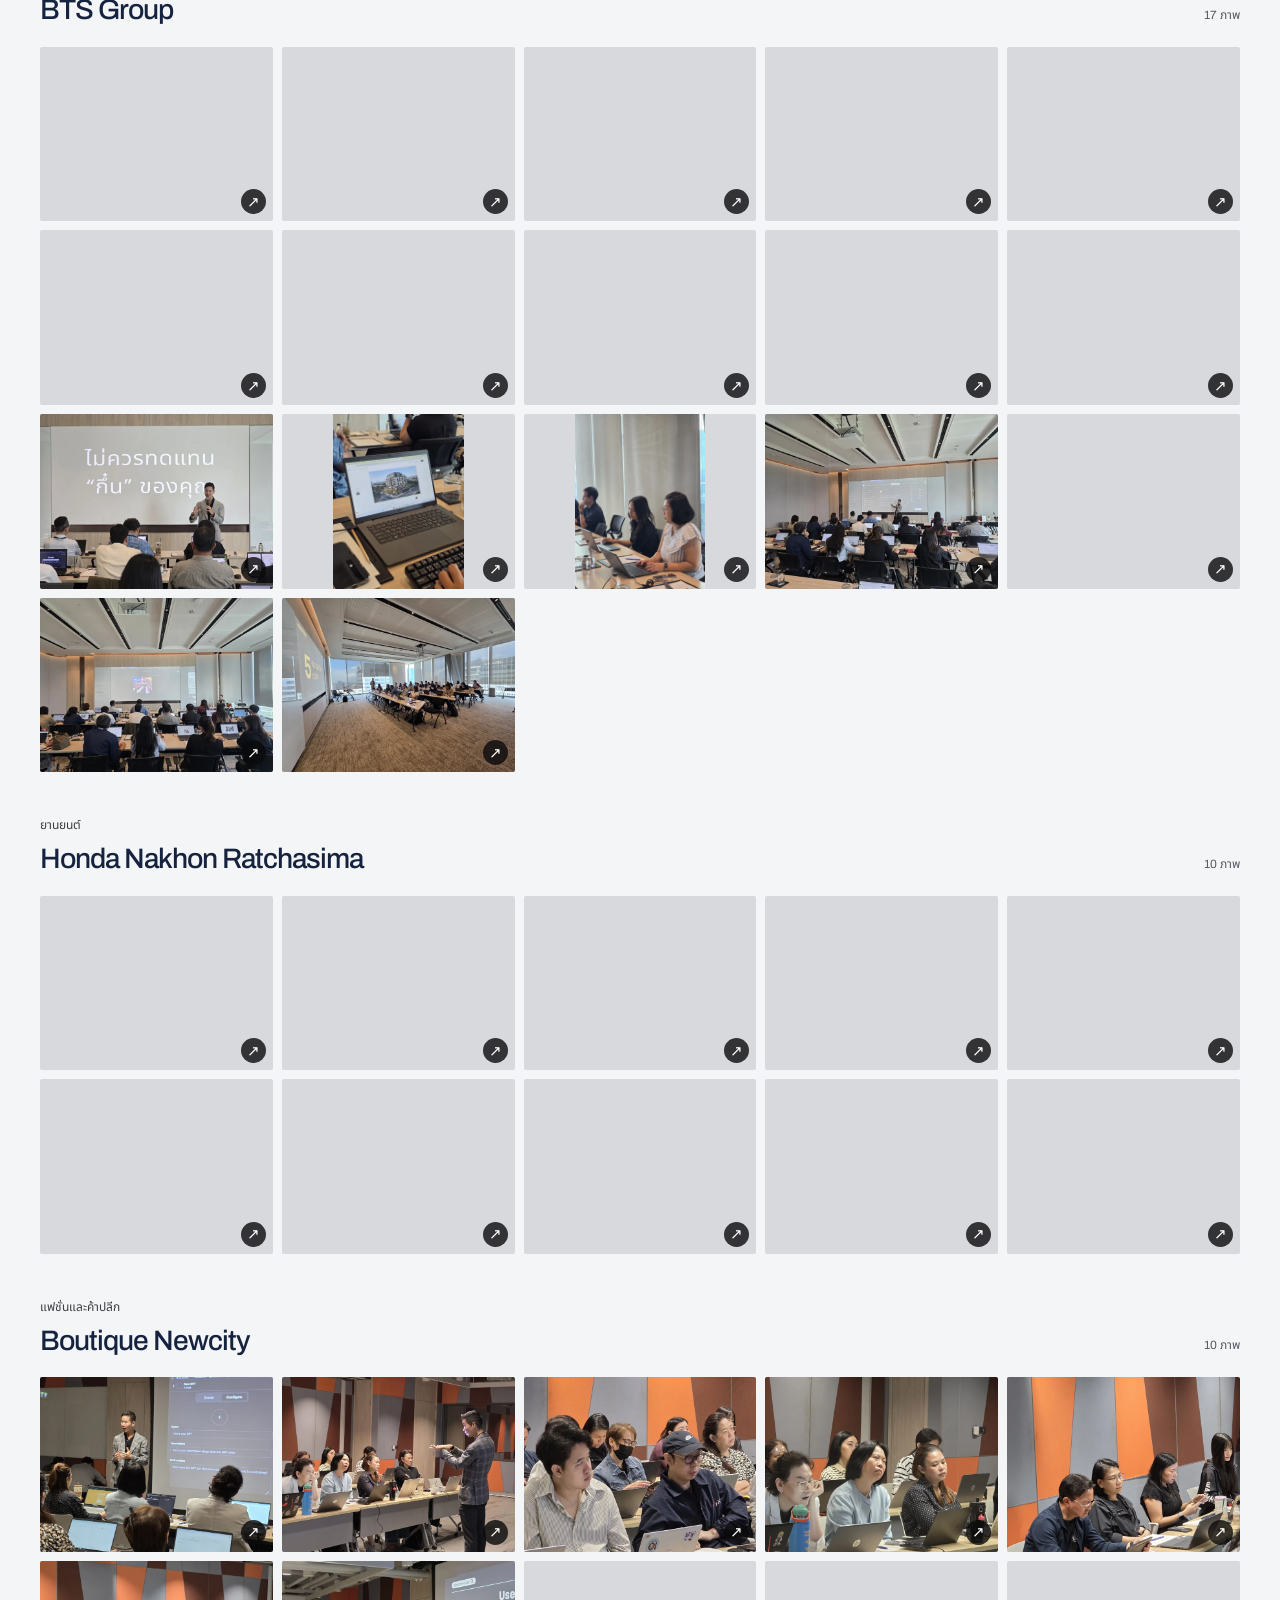
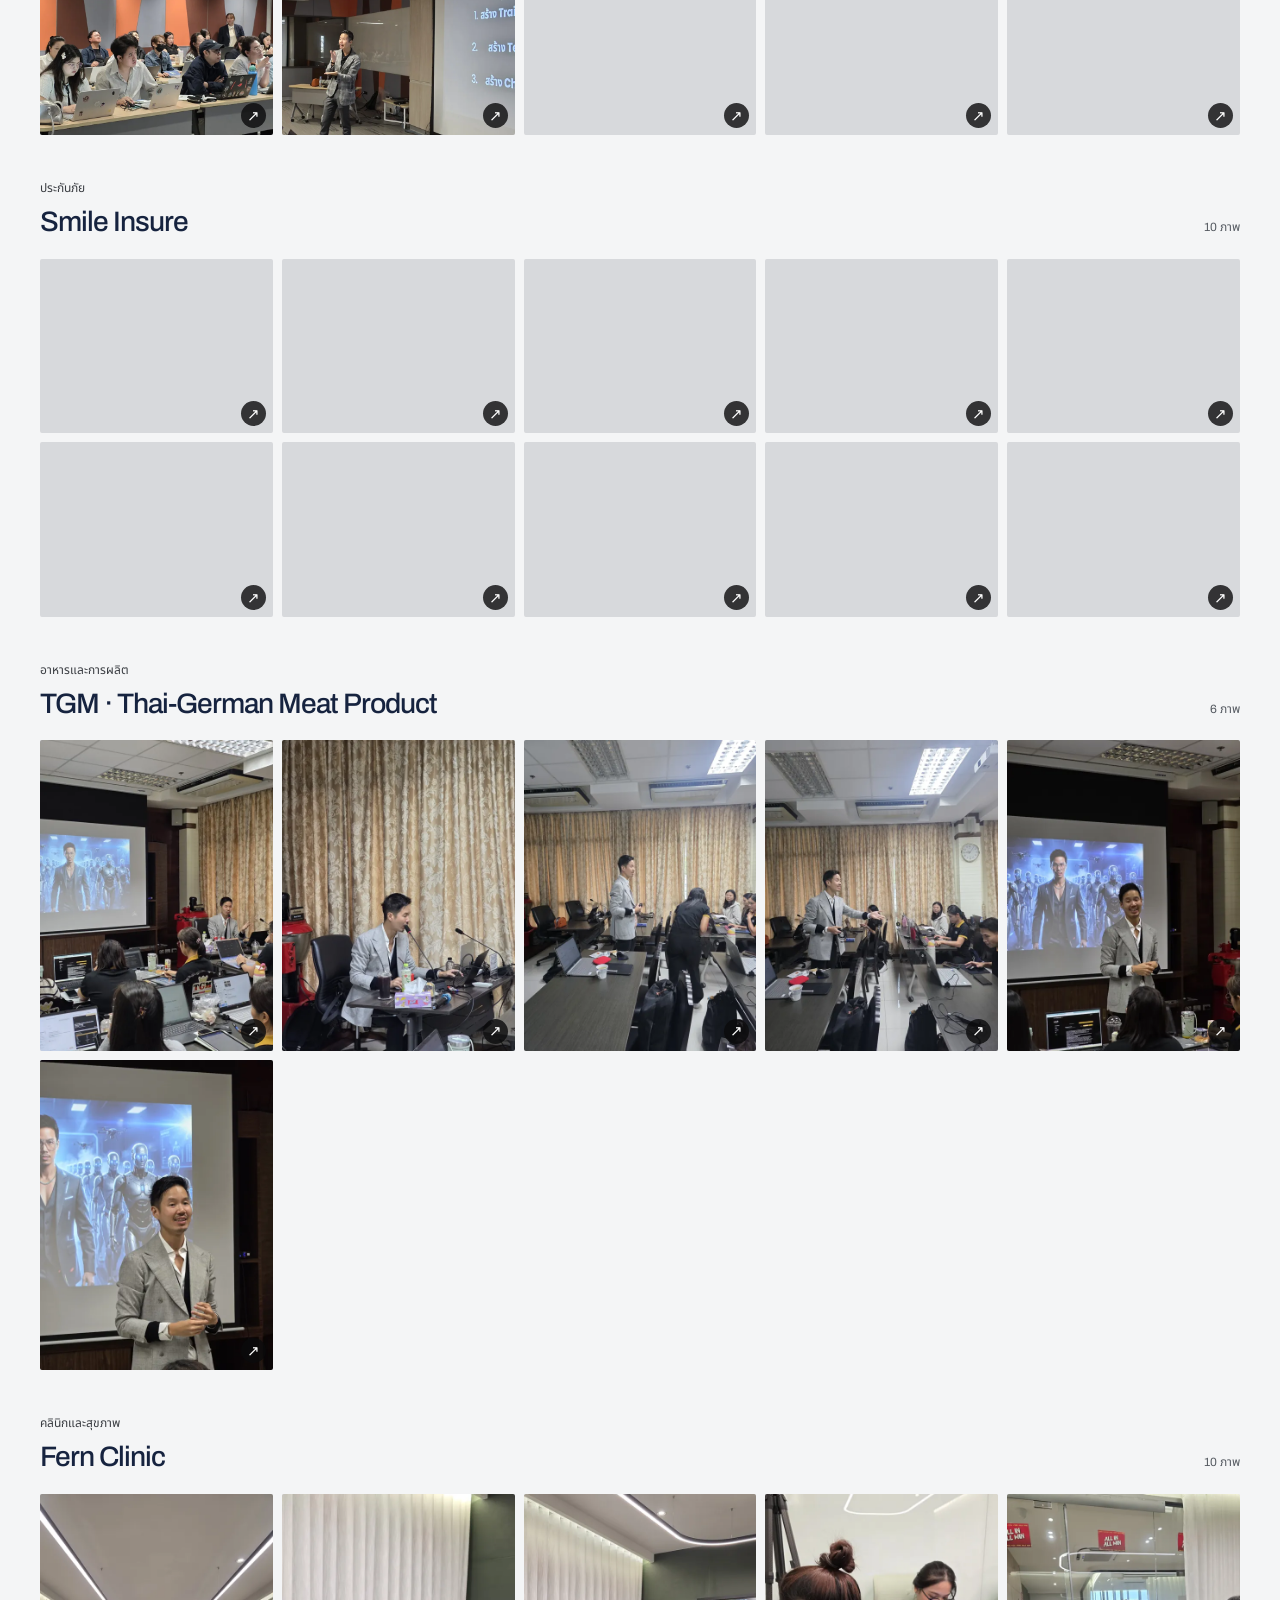
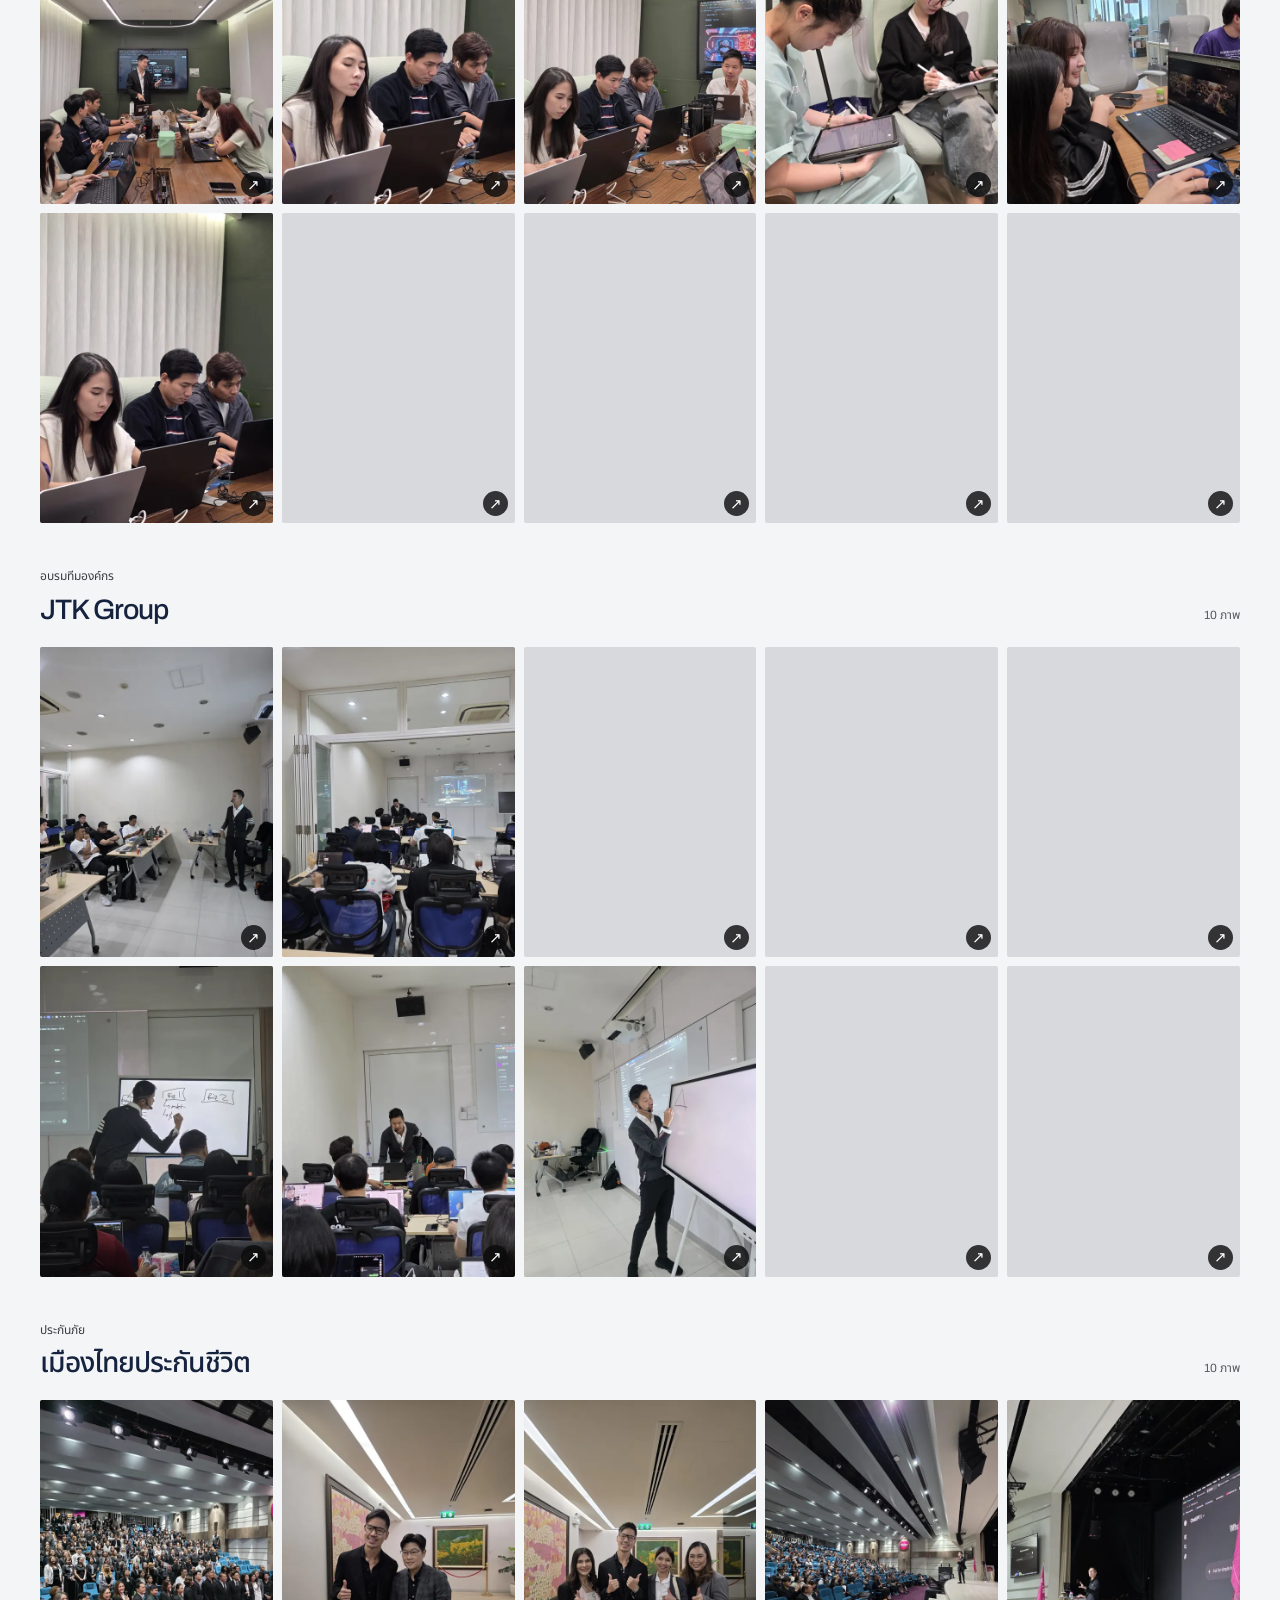
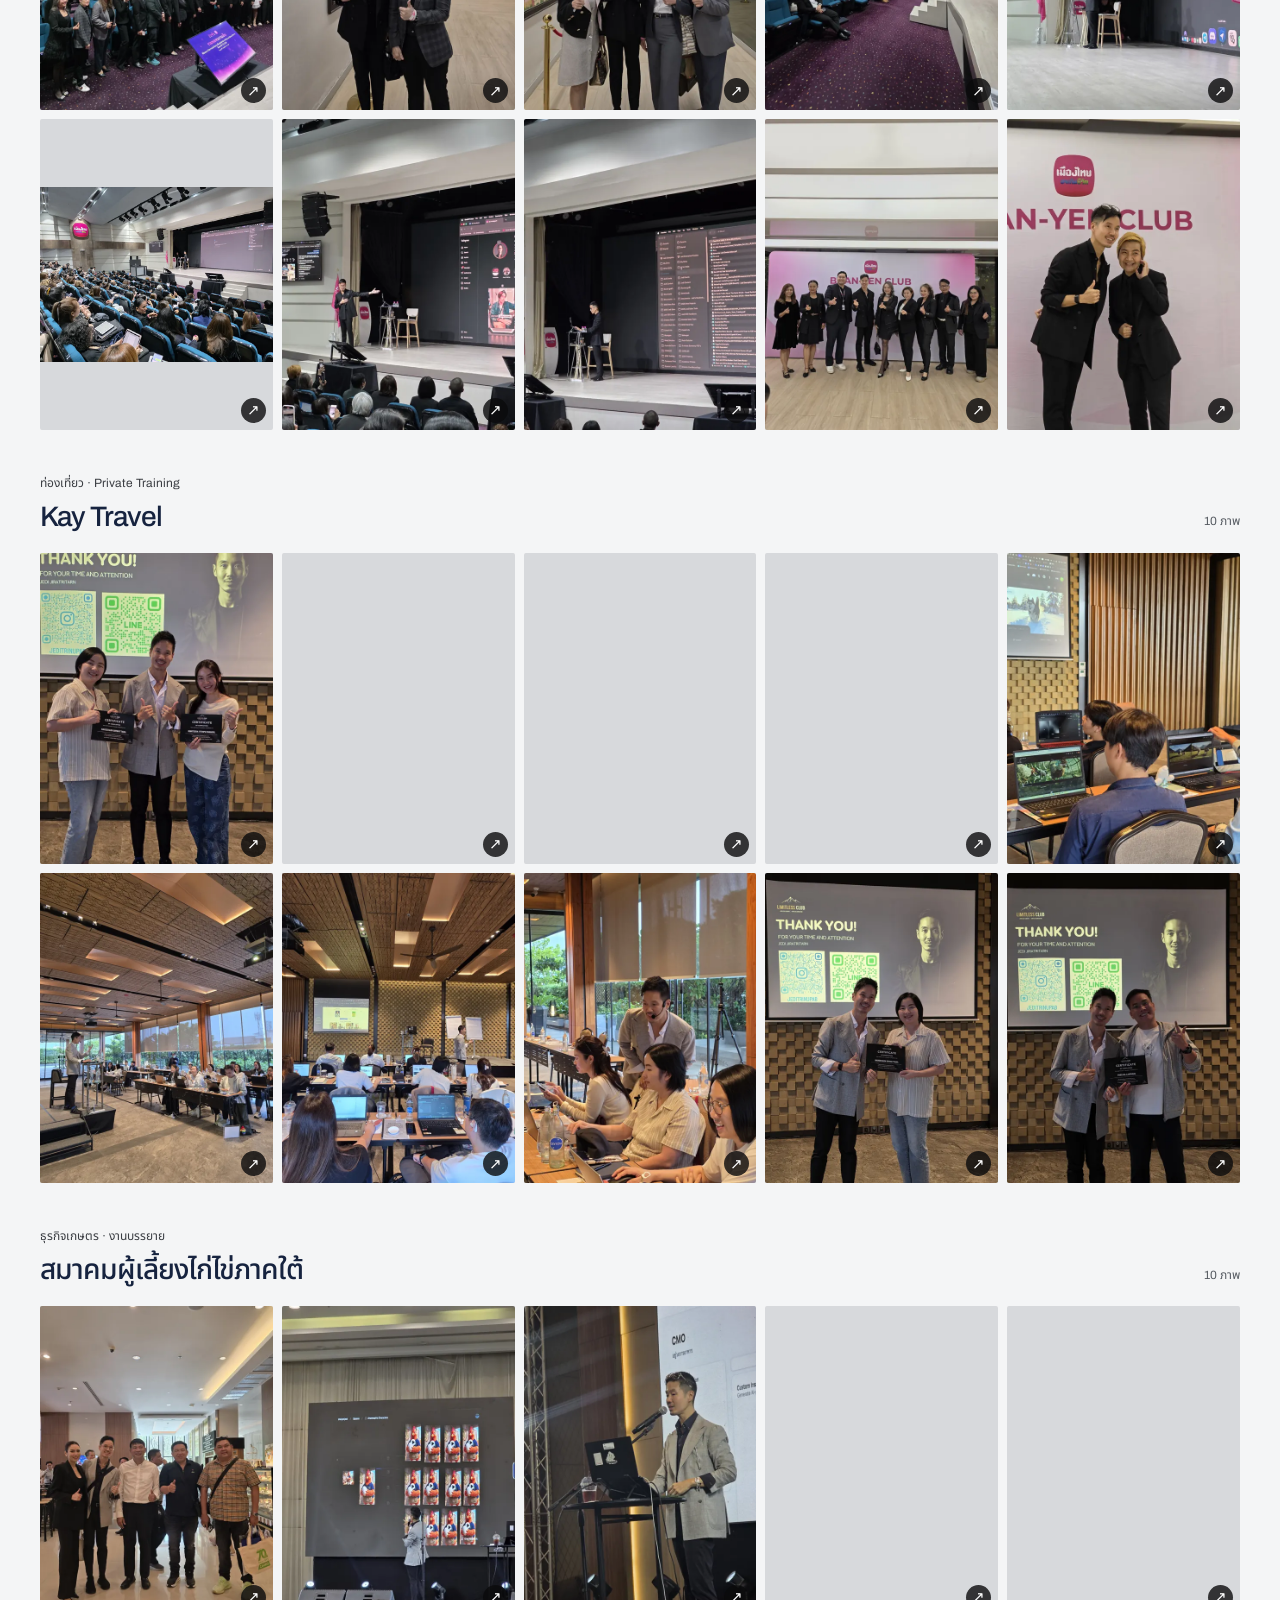
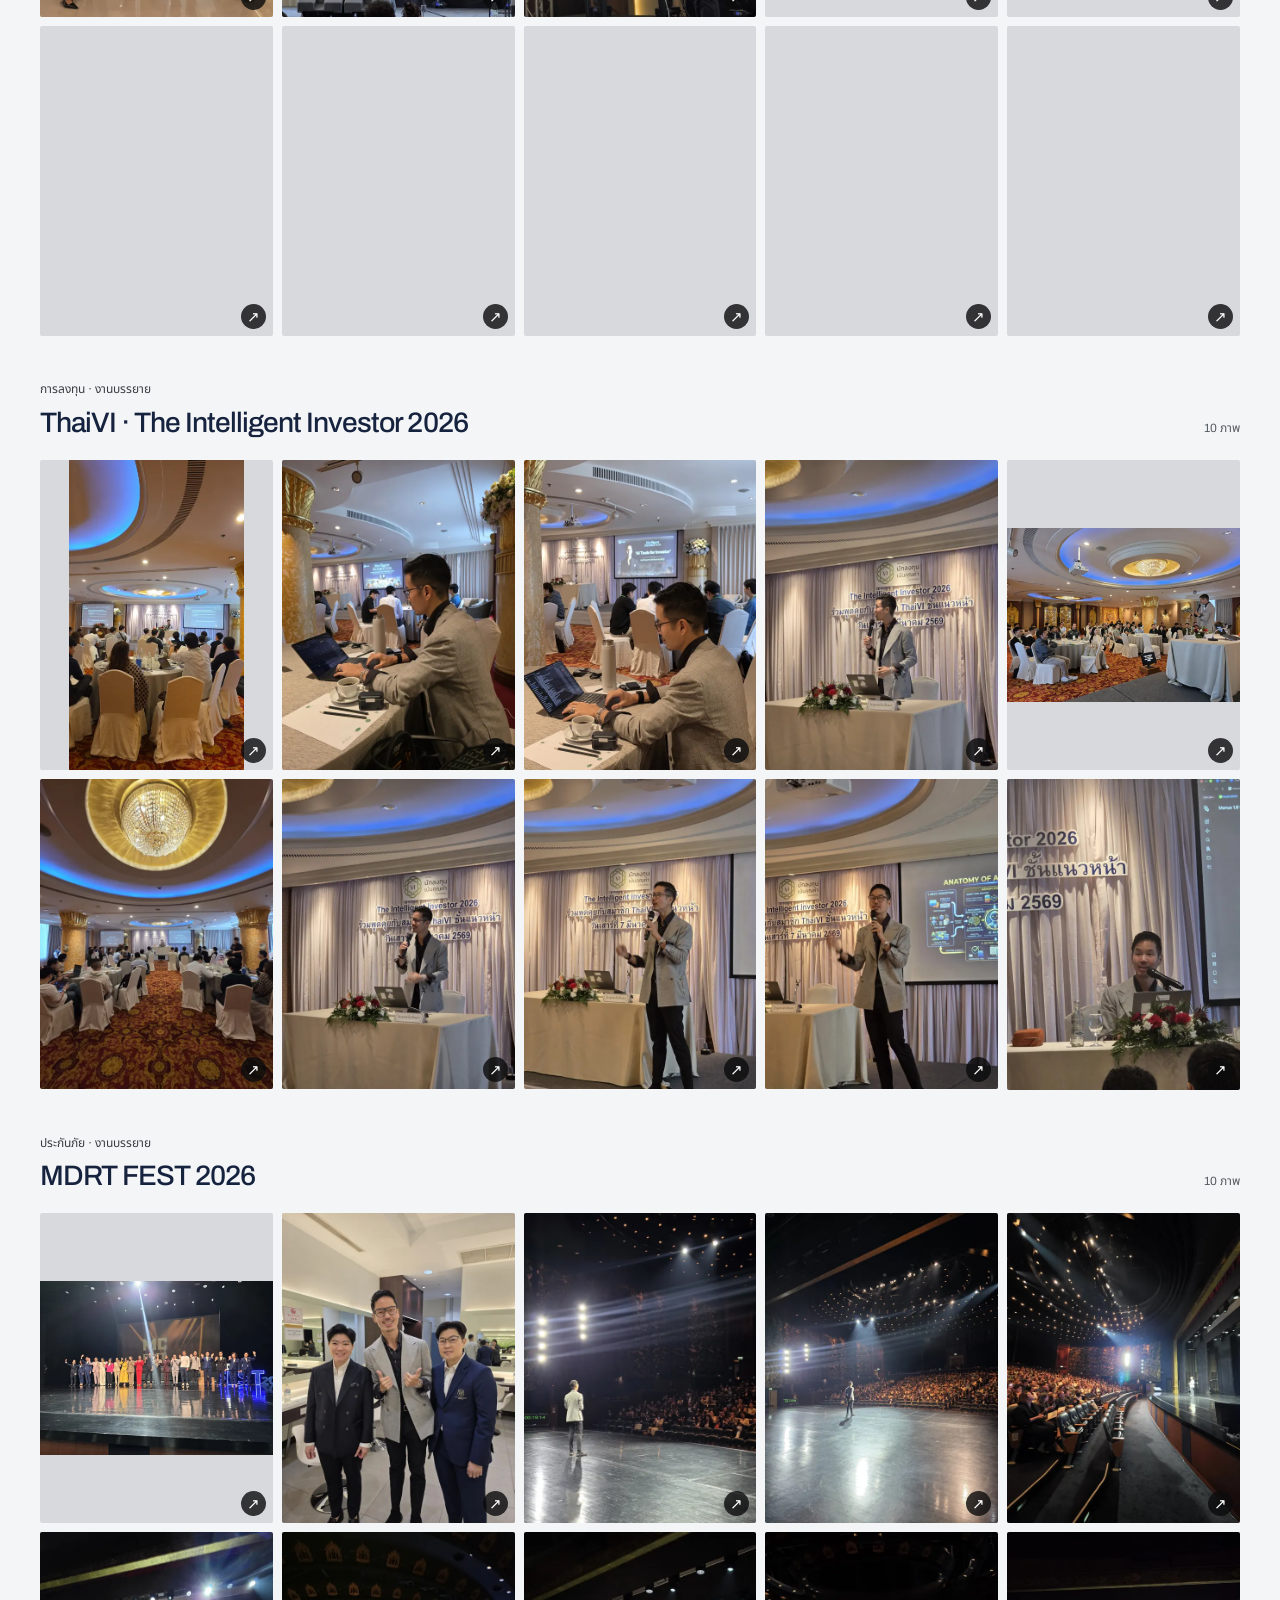
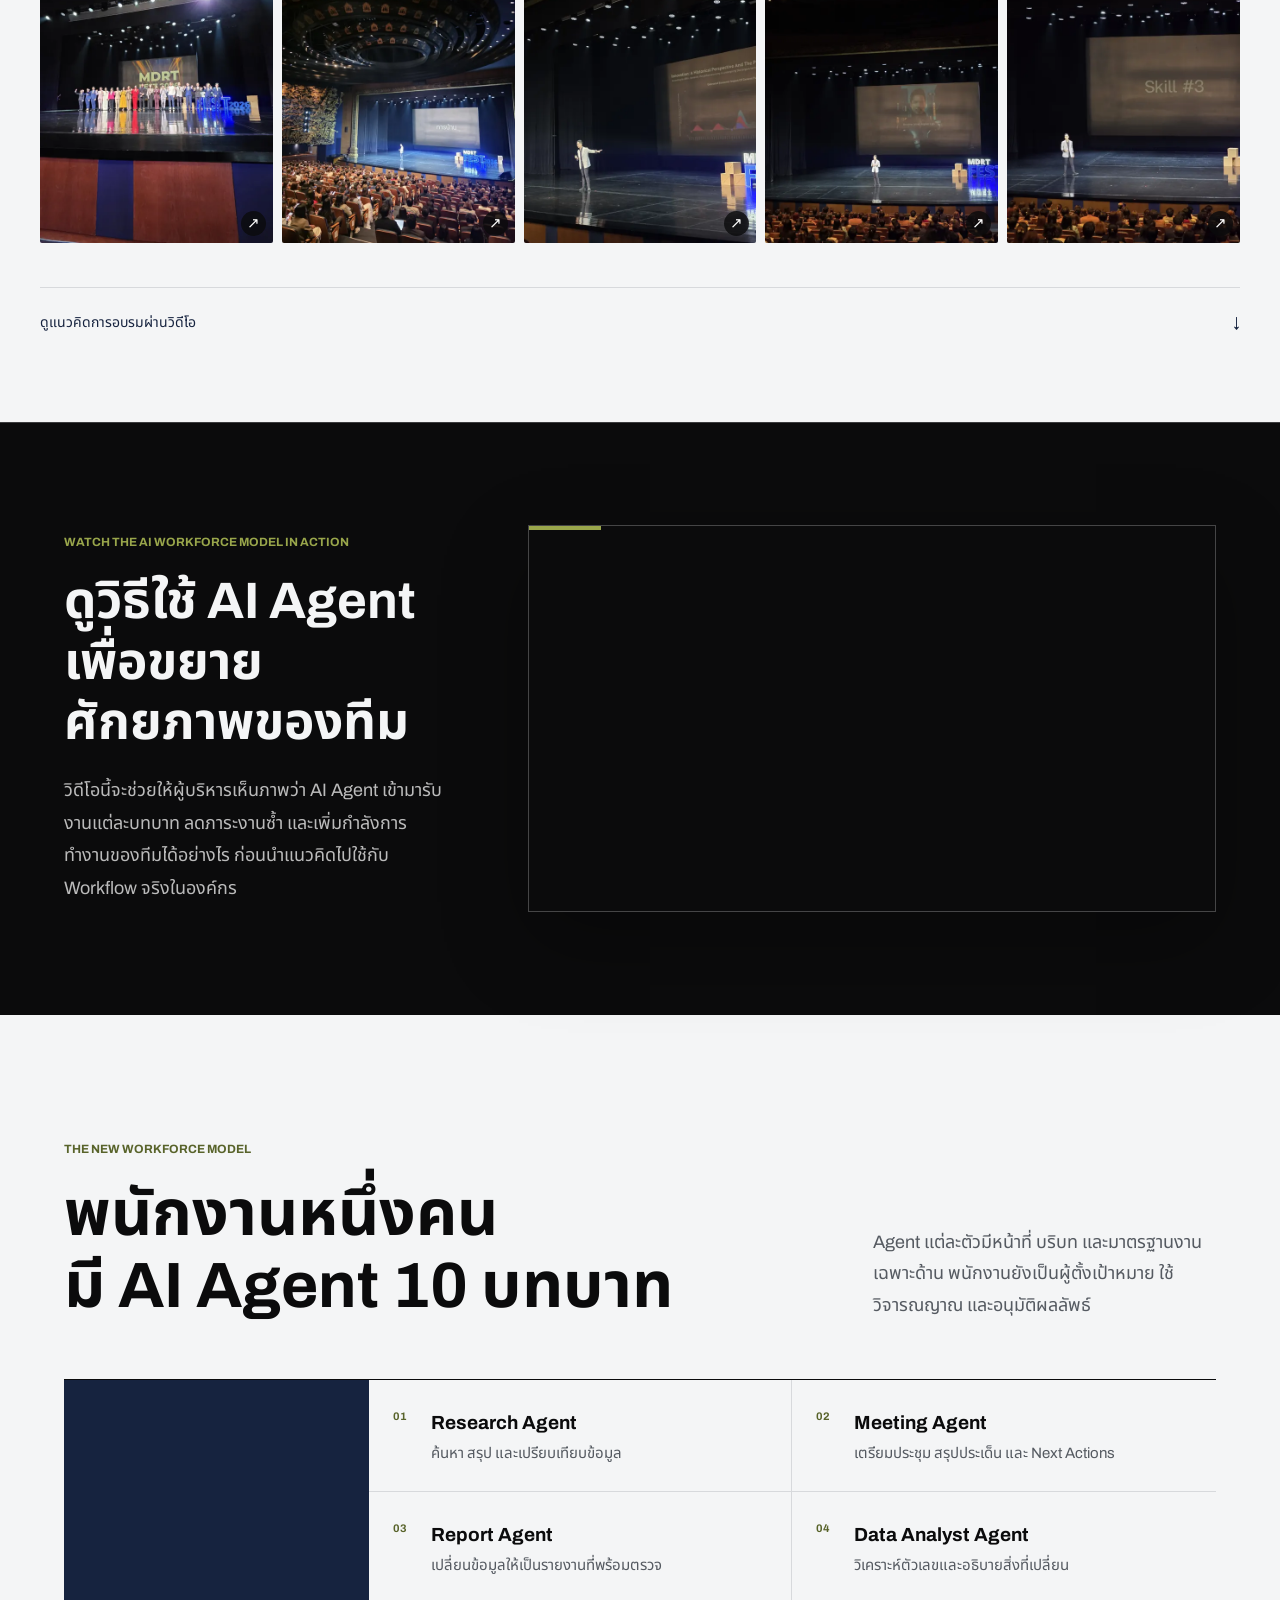
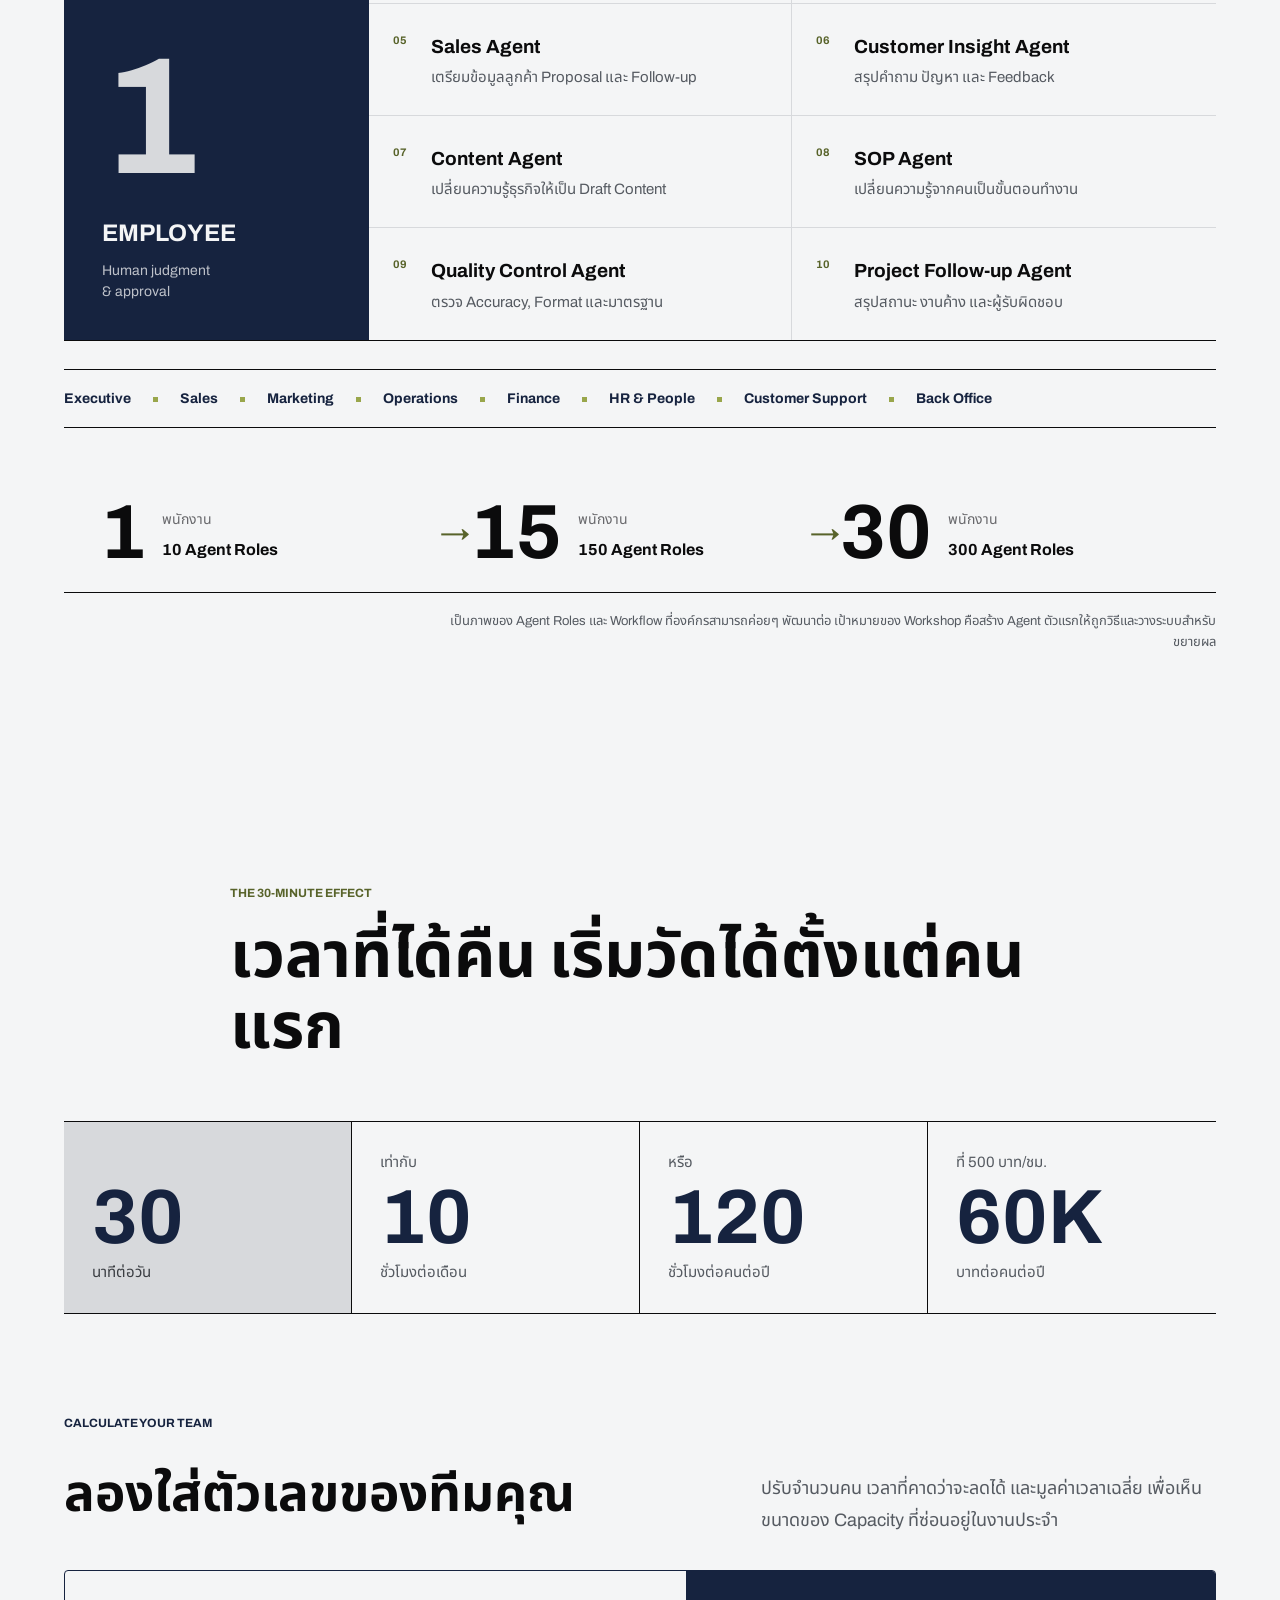
==== commit 9db3a949: "Correct LINE OA contact URL across Thai and English pages" ====
--- a/index.html
+++ b/index.html
@@ -312,14 +312,14 @@
     <section class="contact-section" id="contact">
       <div class="contact-section__copy"><p class="signal-label signal-label--citron">Workshop Availability</p><h2>เช็กคิว Corporate AI Training</h2><p>แจ้งประเภทธุรกิจ จำนวนผู้เข้าอบรม และ Workflow ที่อยากให้ทีมทำได้เร็วขึ้น เพื่อดูแนวทาง Workshop ที่เหมาะกับองค์กร</p></div>
       <div class="contact-actions">
-        <a class="button button--signal" href="https://line.me/ti/p/KtYODPVpbN" target="_blank" rel="noopener noreferrer">เช็กคิวผ่าน LINE <span aria-hidden="true">↗</span></a>
+        <a class="button button--signal" href="https://lin.ee/Umbe6vY" target="_blank" rel="noopener noreferrer">เช็กคิวผ่าน LINE <span aria-hidden="true">↗</span></a>
         <a class="button button--outline" href="https://limitless-club.my.canva.site/" target="_blank" rel="noopener noreferrer">ดู Corporate Training Profile <span aria-hidden="true">↗</span></a>
       </div>
     </section>
   </main>
 
   <footer><p><strong>LIMITLESS CLUB</strong><span>Corporate AI Training · AI For Real Workflows</span></p><a href="#top">กลับด้านบน ↑</a></footer>
-  <a class="mobile-cta" href="https://line.me/ti/p/KtYODPVpbN" target="_blank" rel="noopener noreferrer">เช็กคิวผ่าน LINE <span aria-hidden="true">↗</span></a>
+  <a class="mobile-cta" href="https://lin.ee/Umbe6vY" target="_blank" rel="noopener noreferrer">เช็กคิวผ่าน LINE <span aria-hidden="true">↗</span></a>
 
   <script>
     const numberFormat = new Intl.NumberFormat("th-TH", { maximumFractionDigits: 0 });
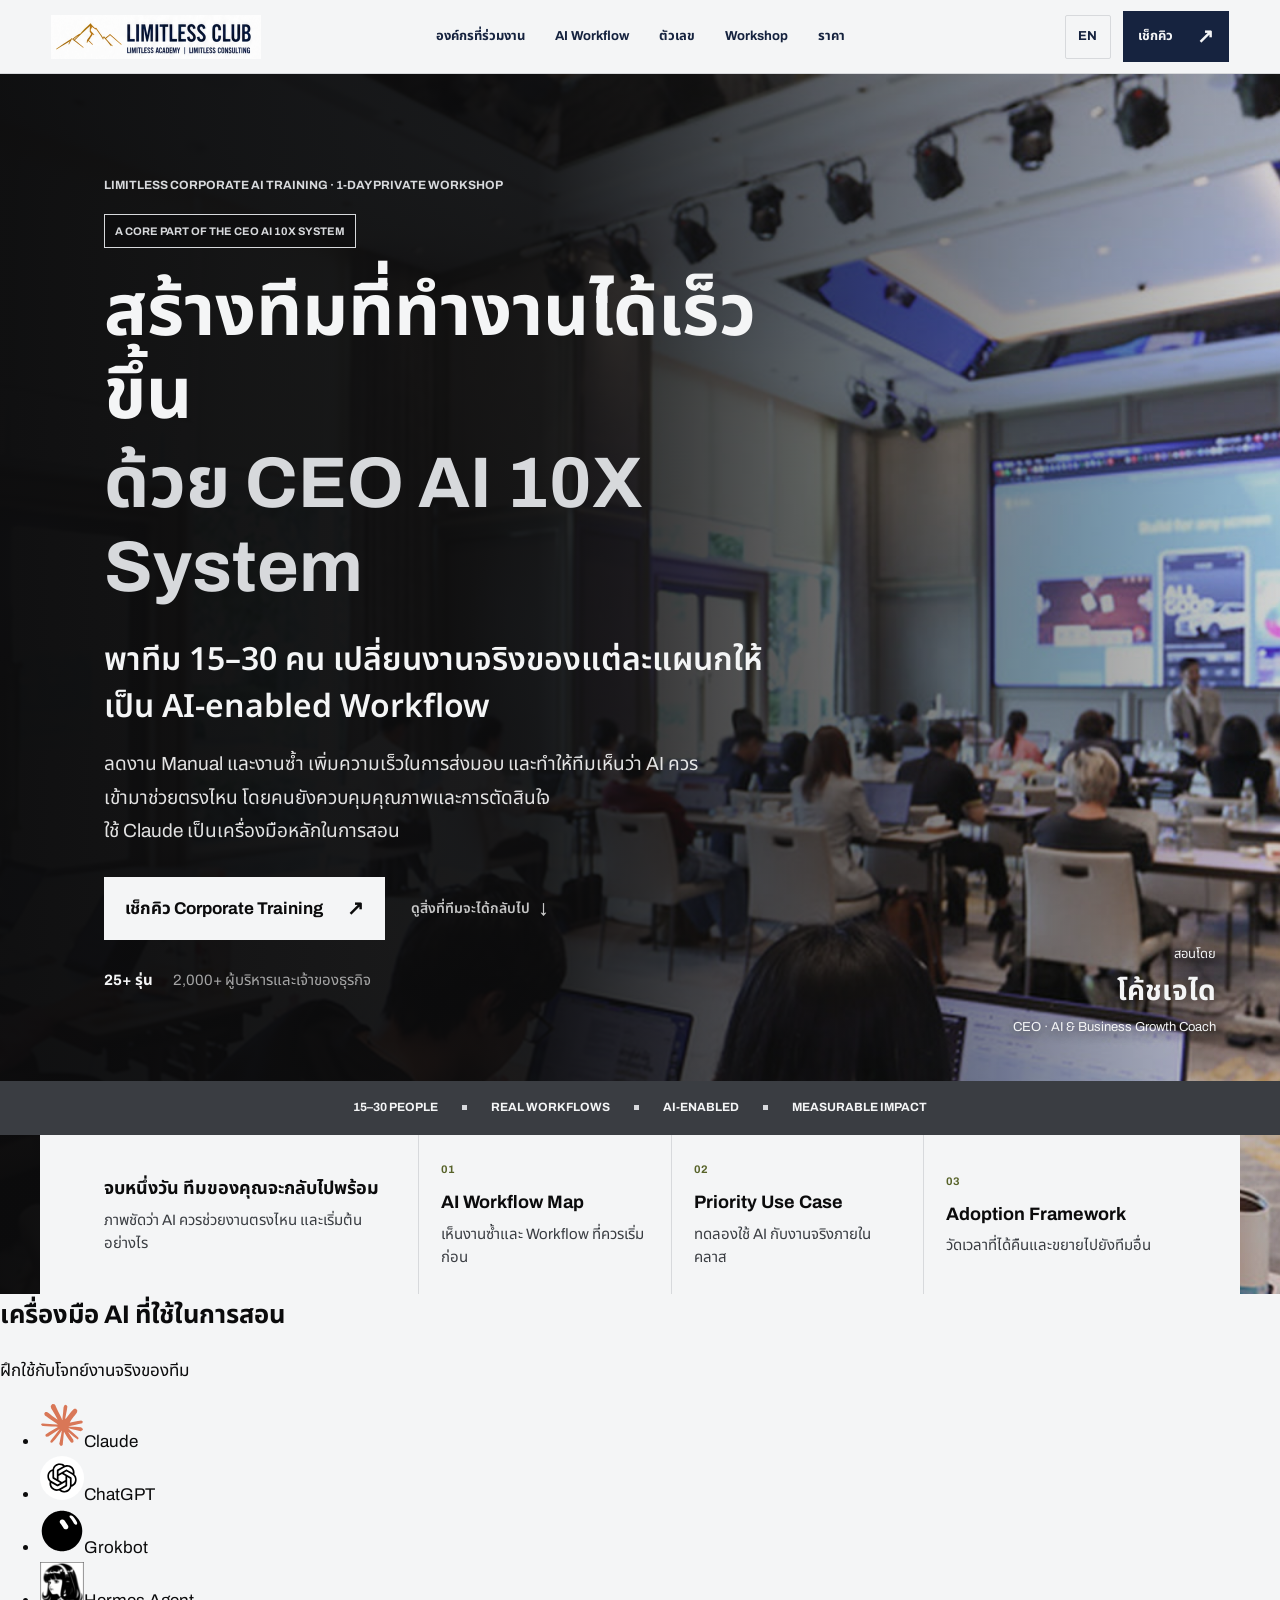
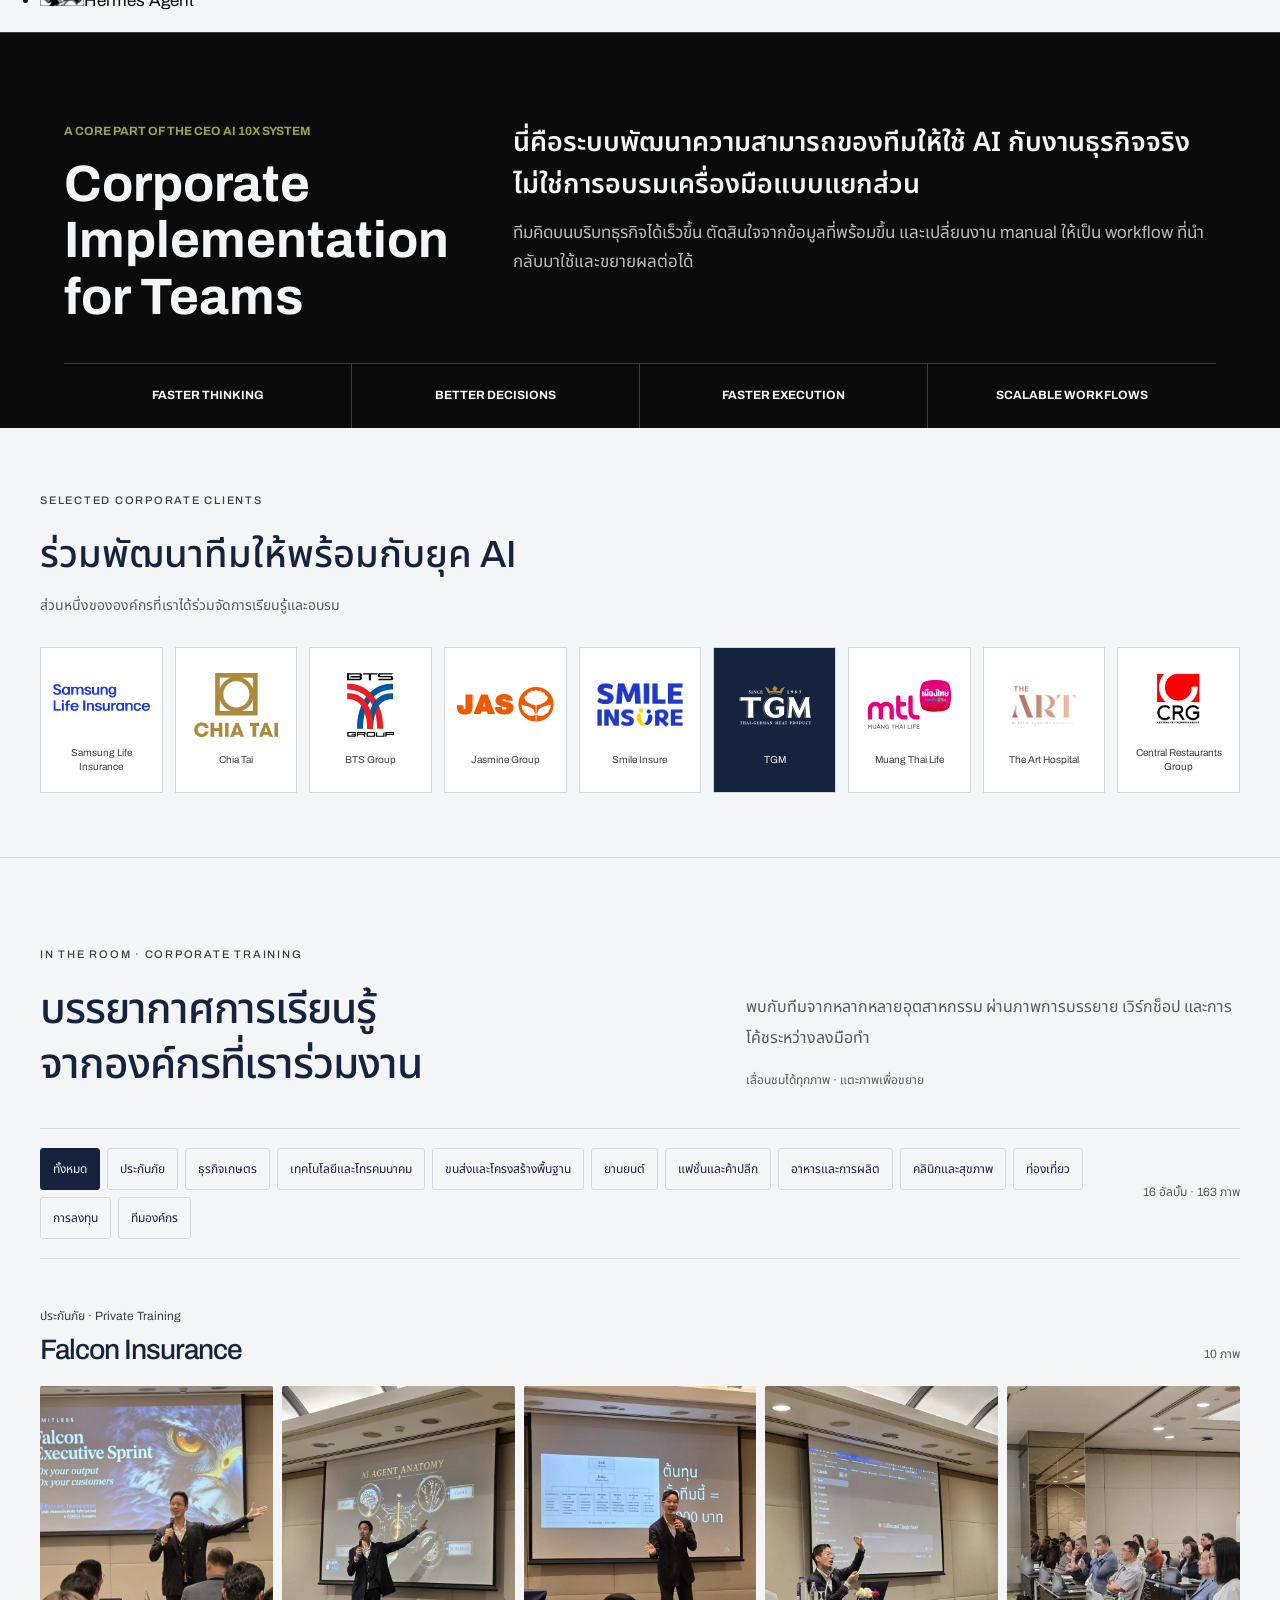
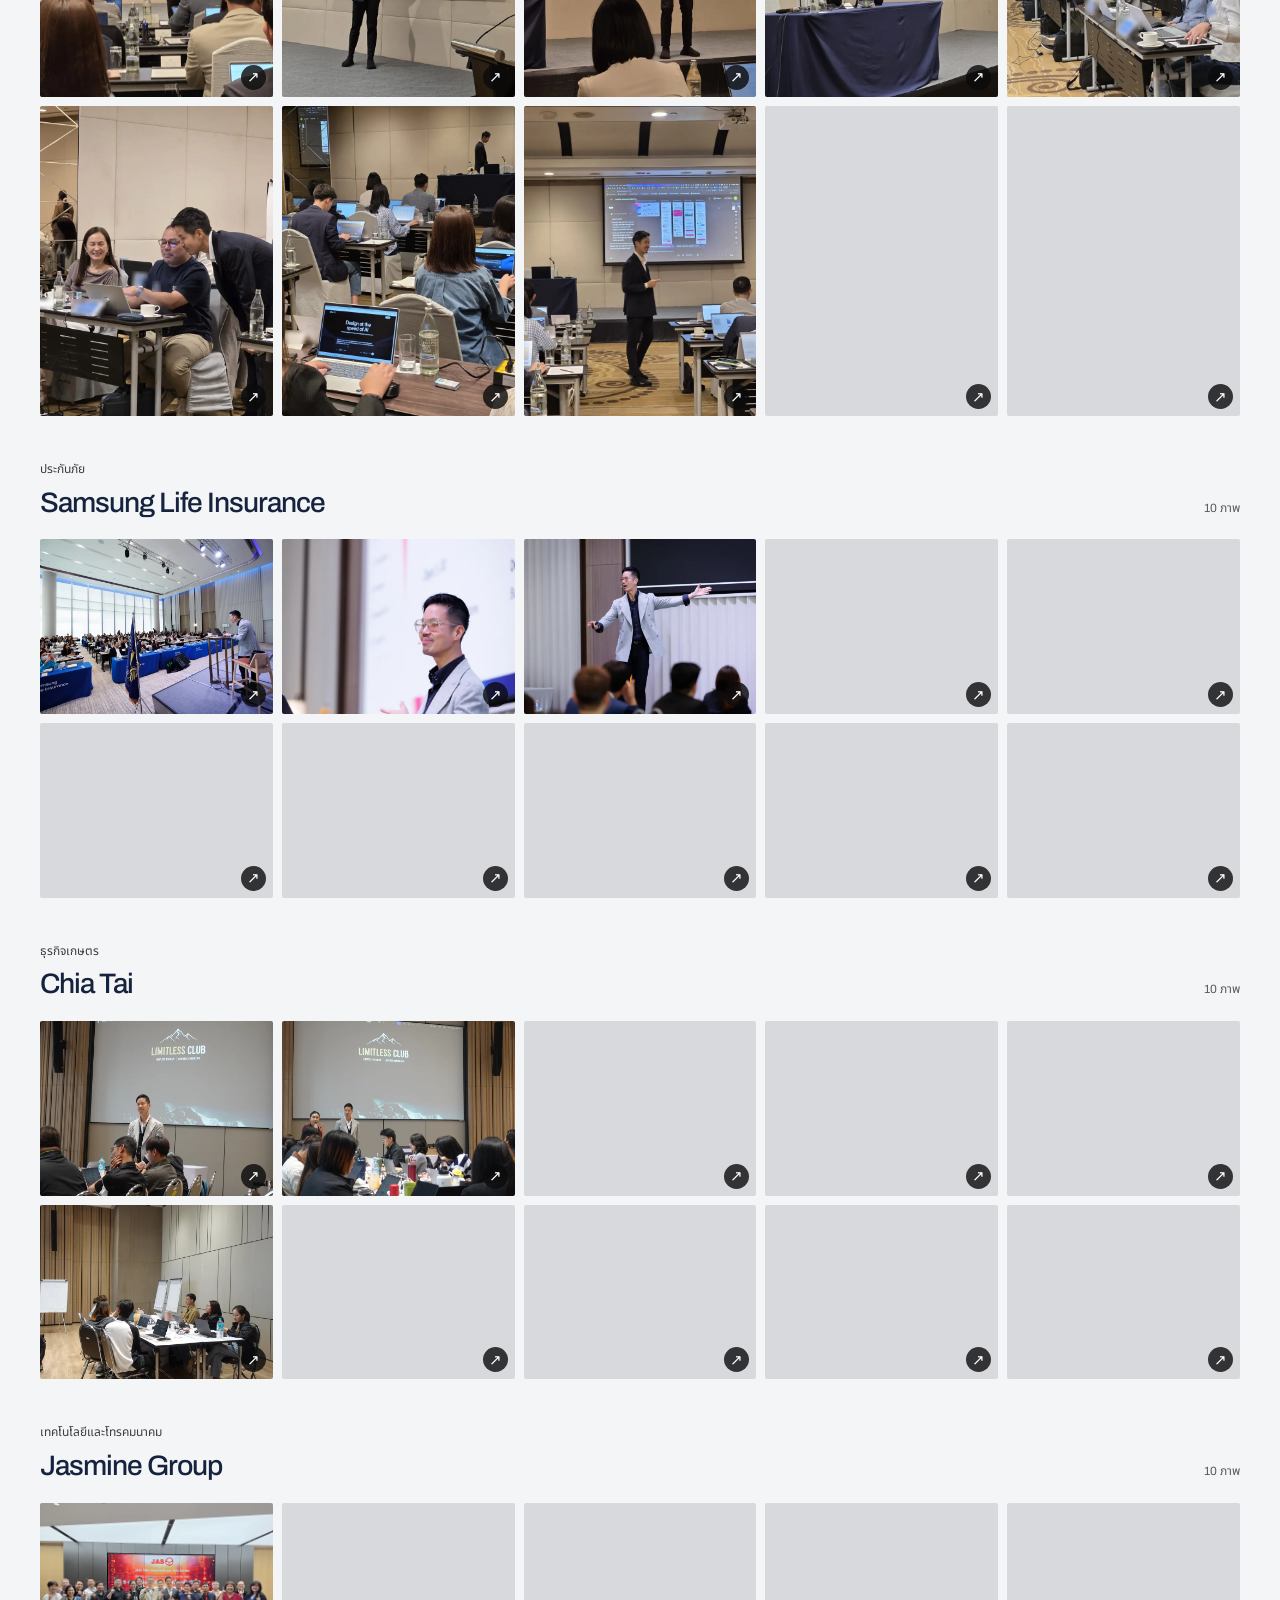
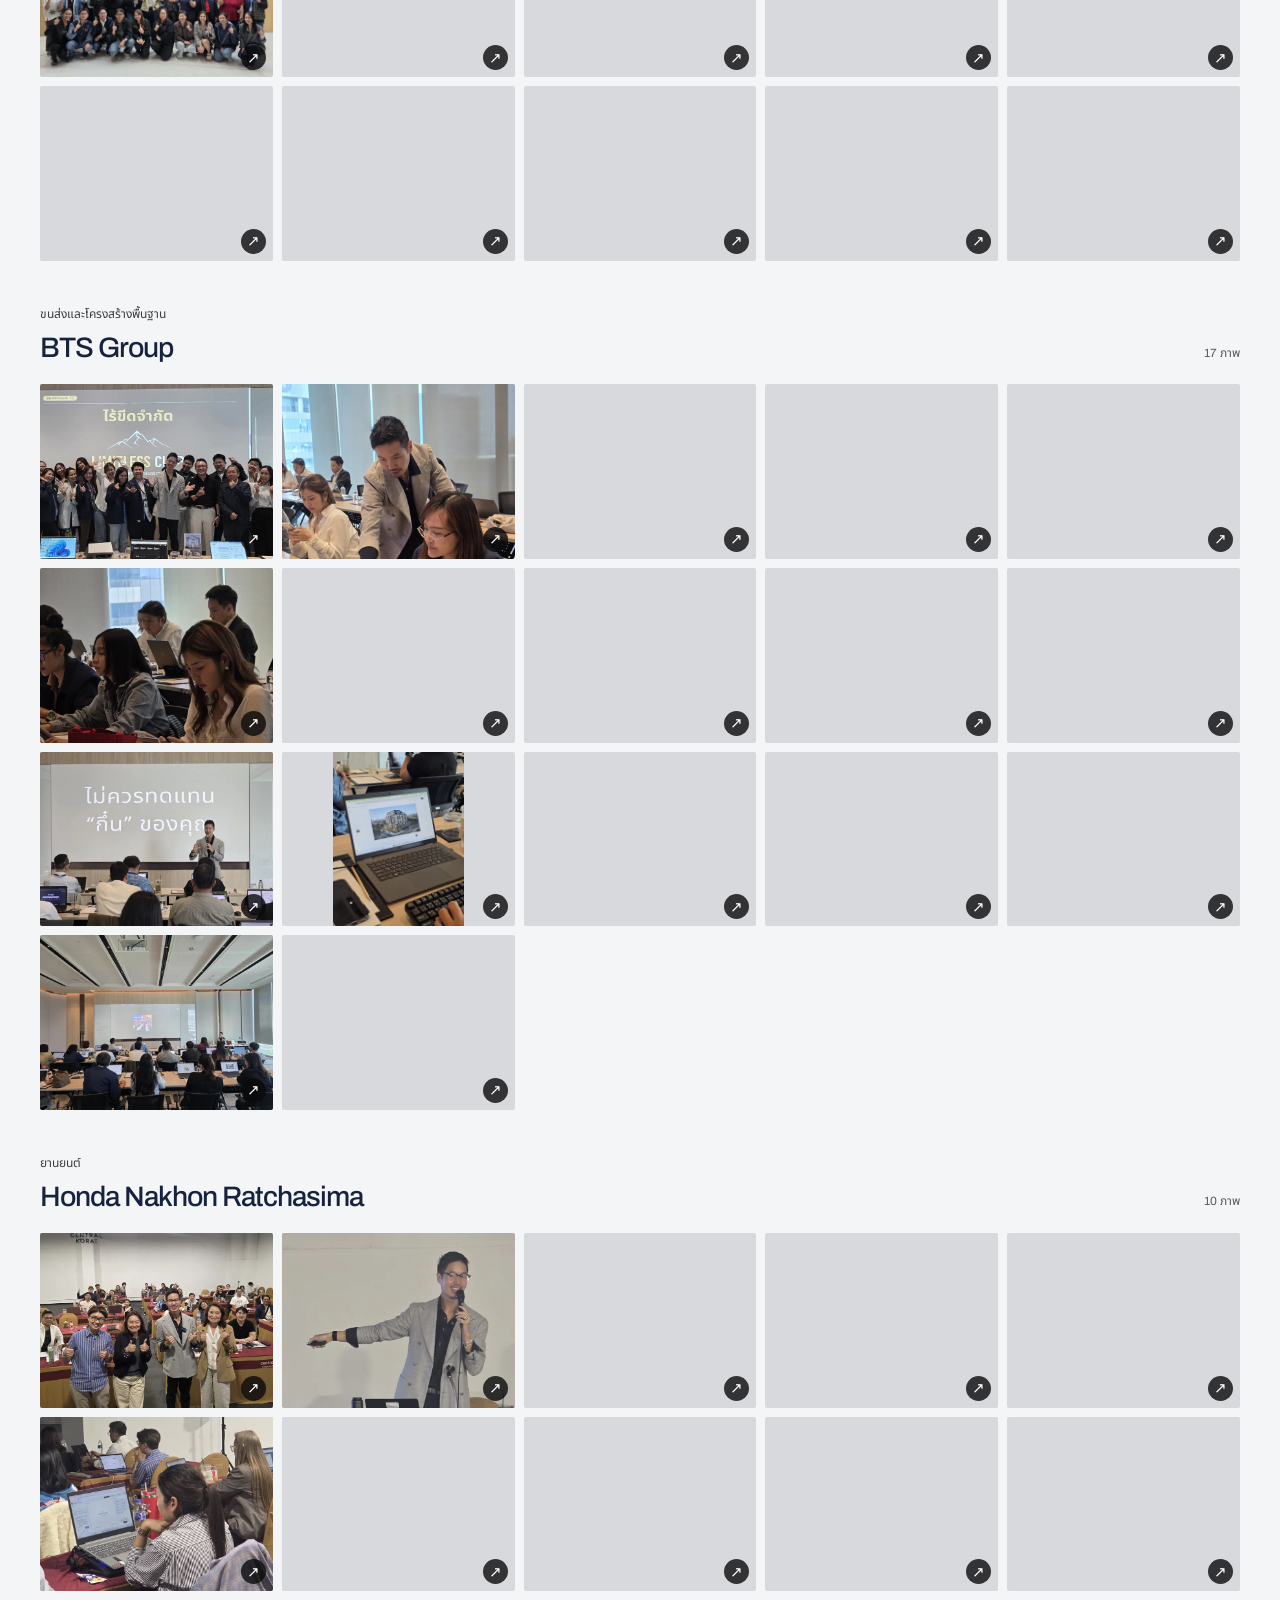
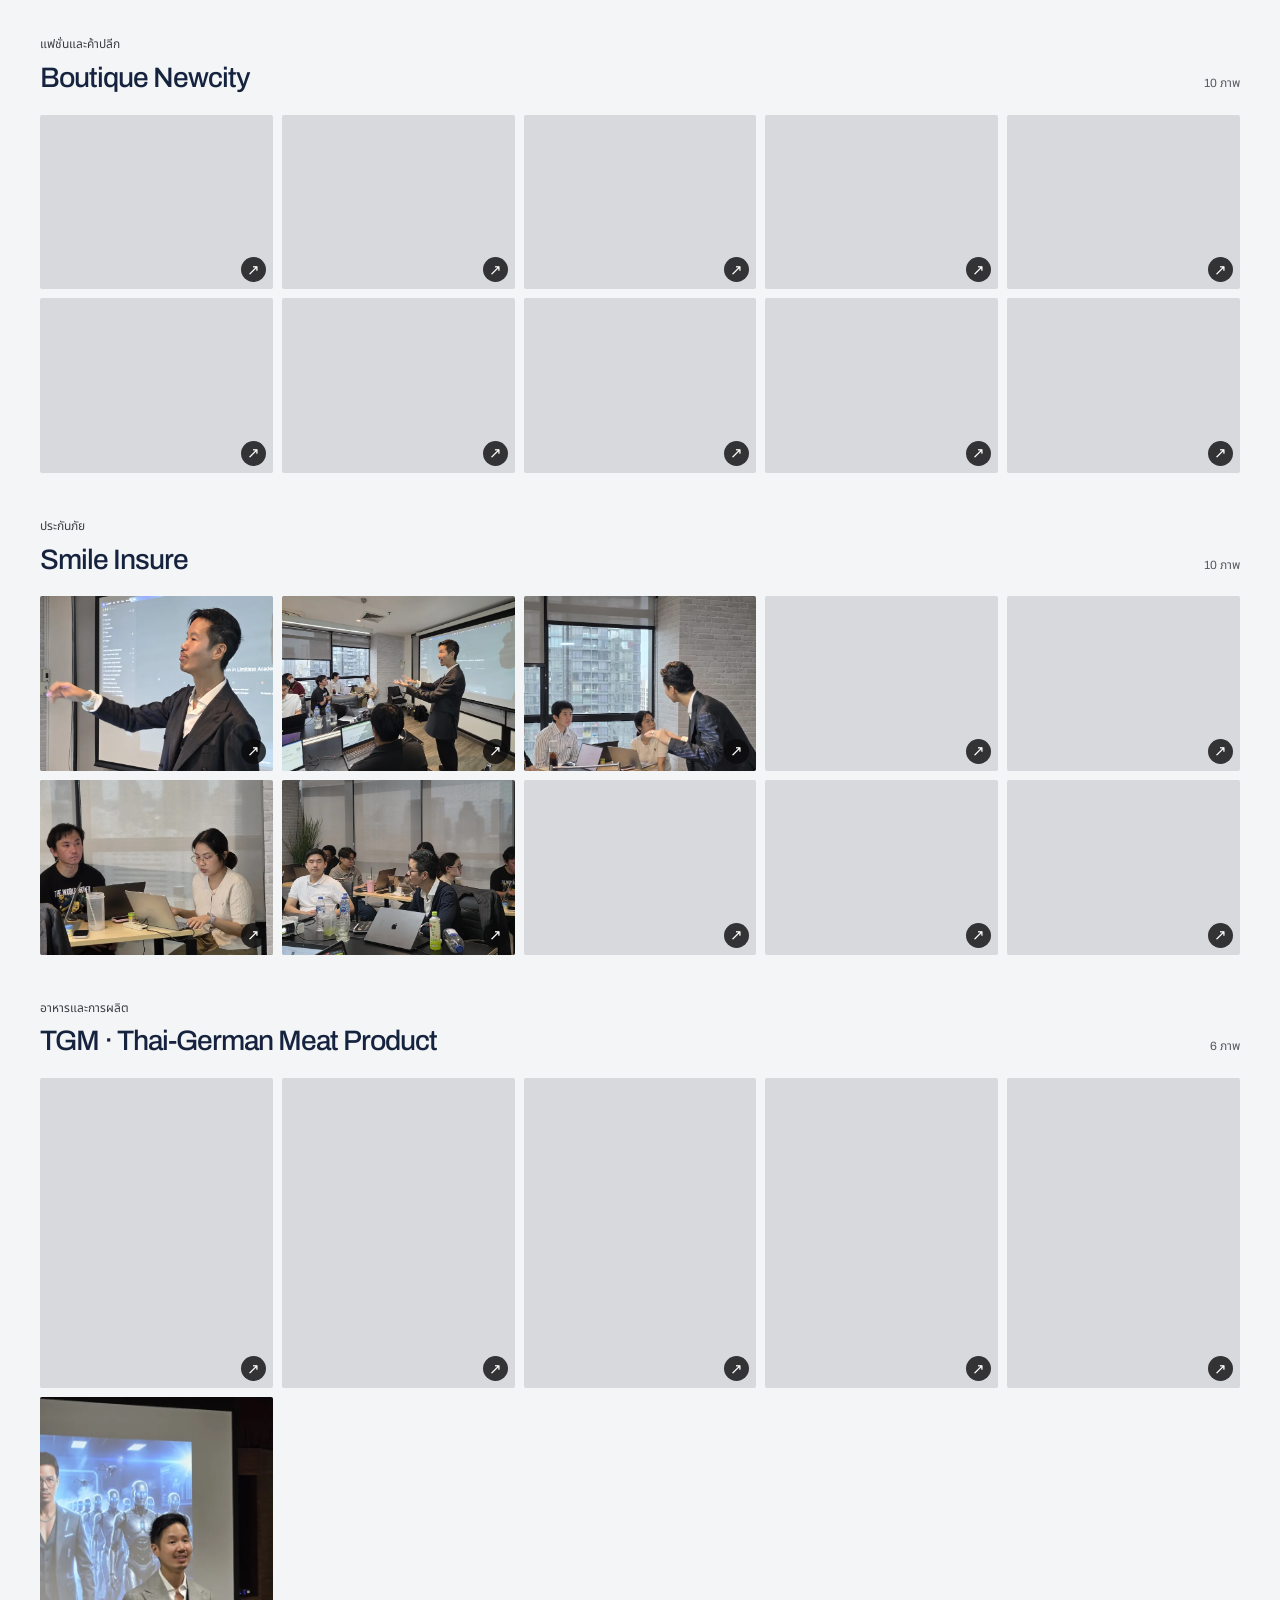
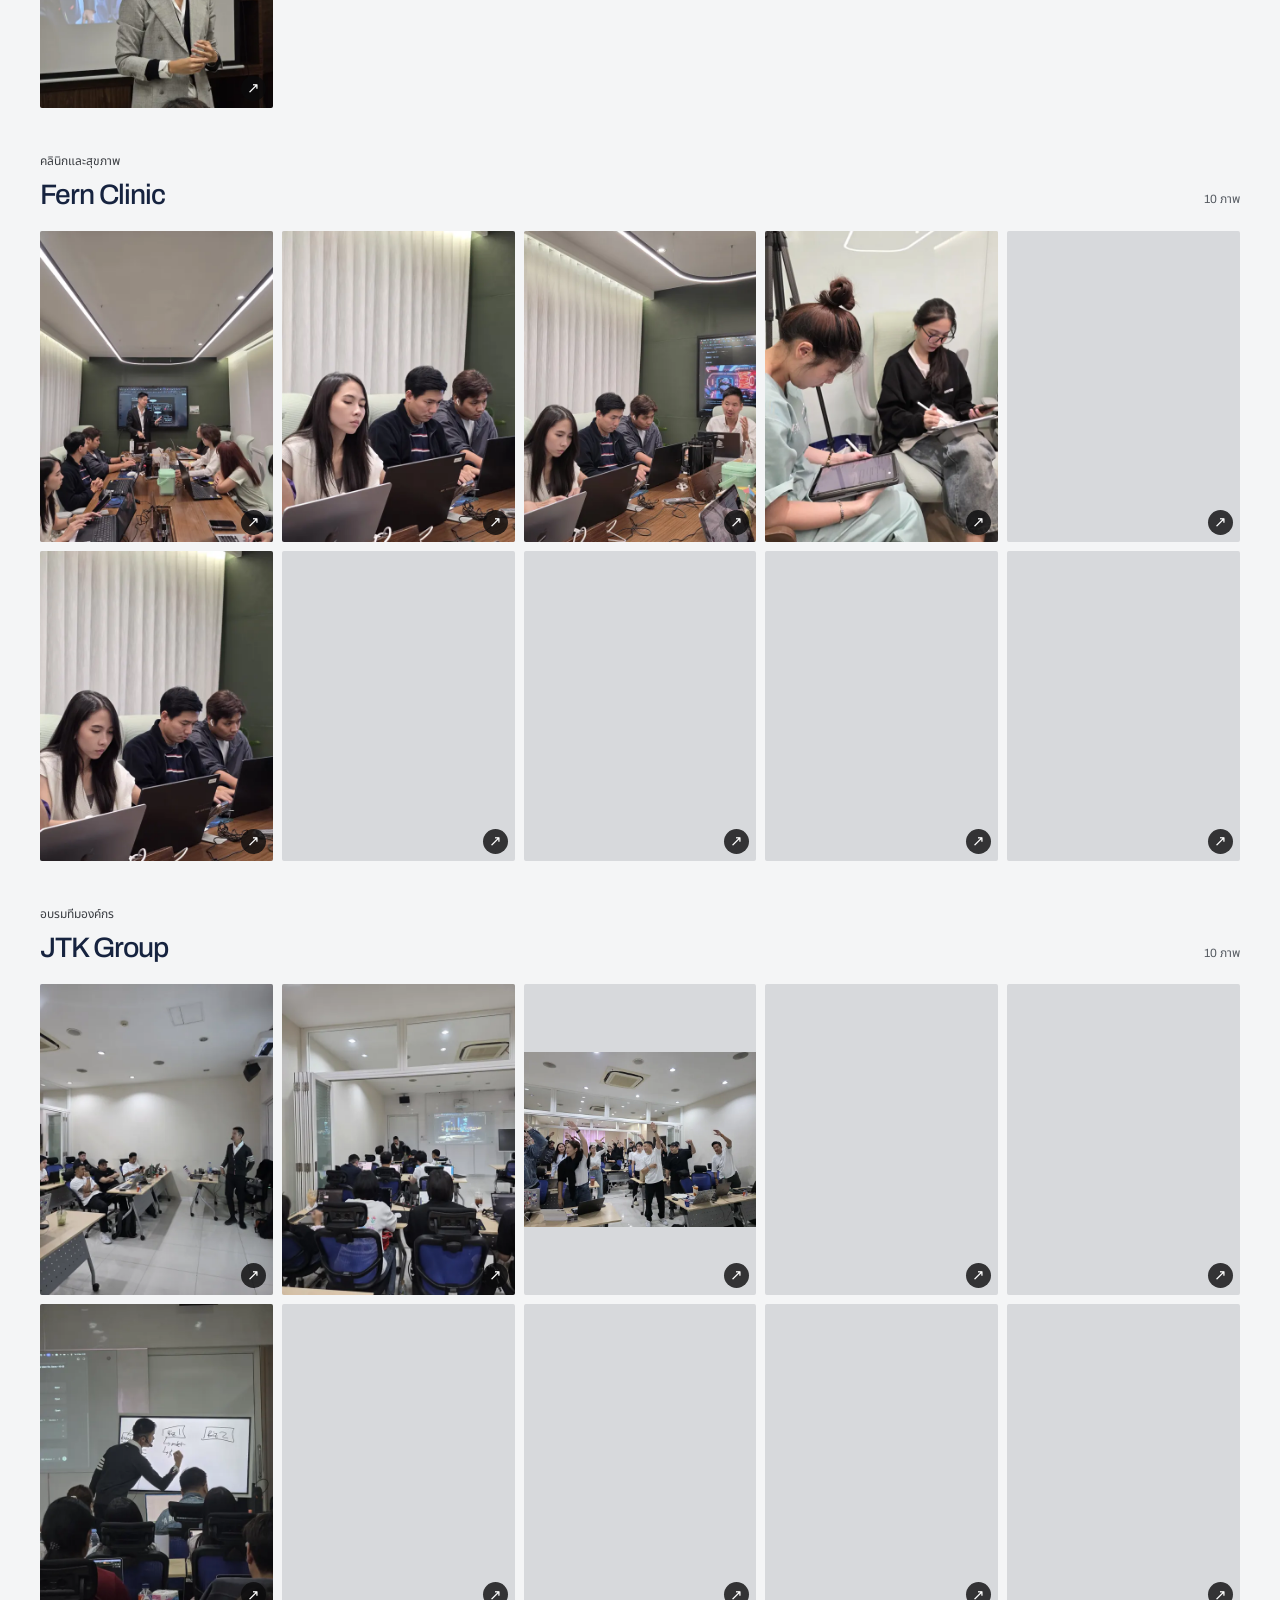
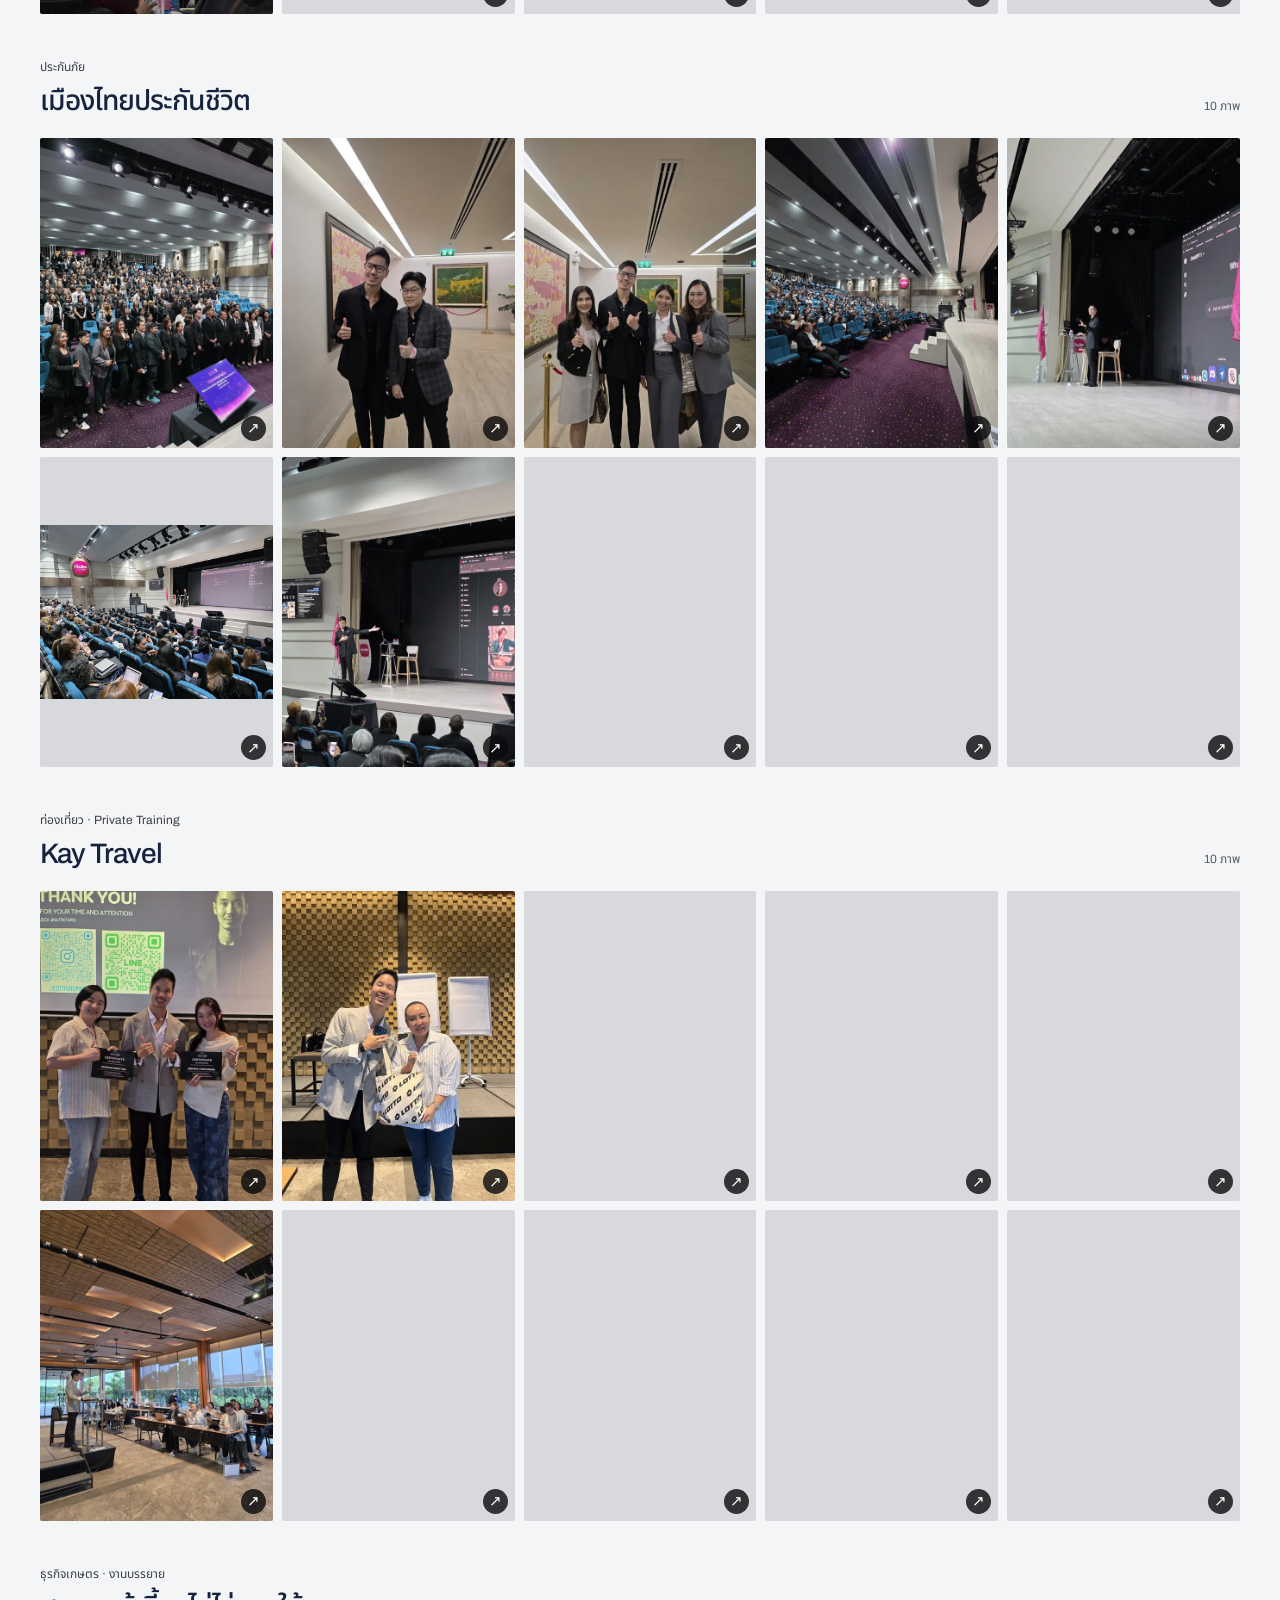
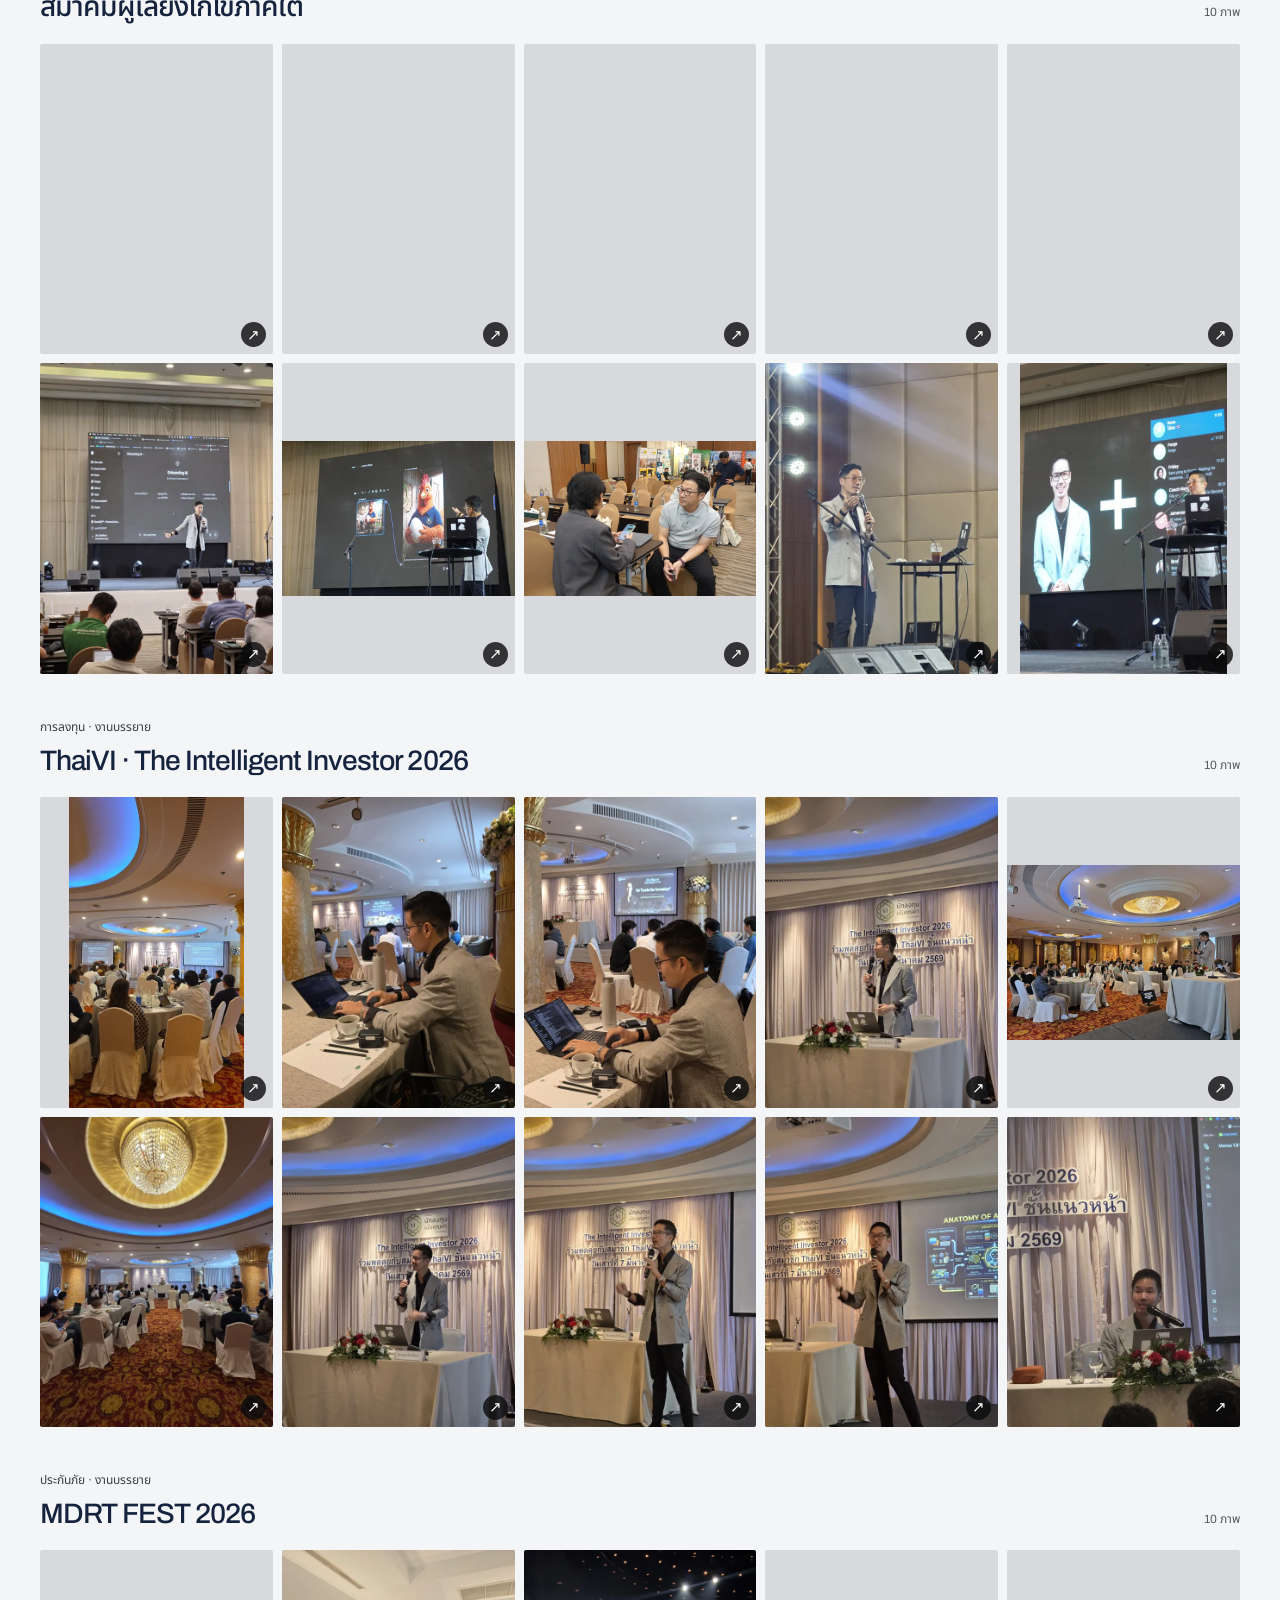
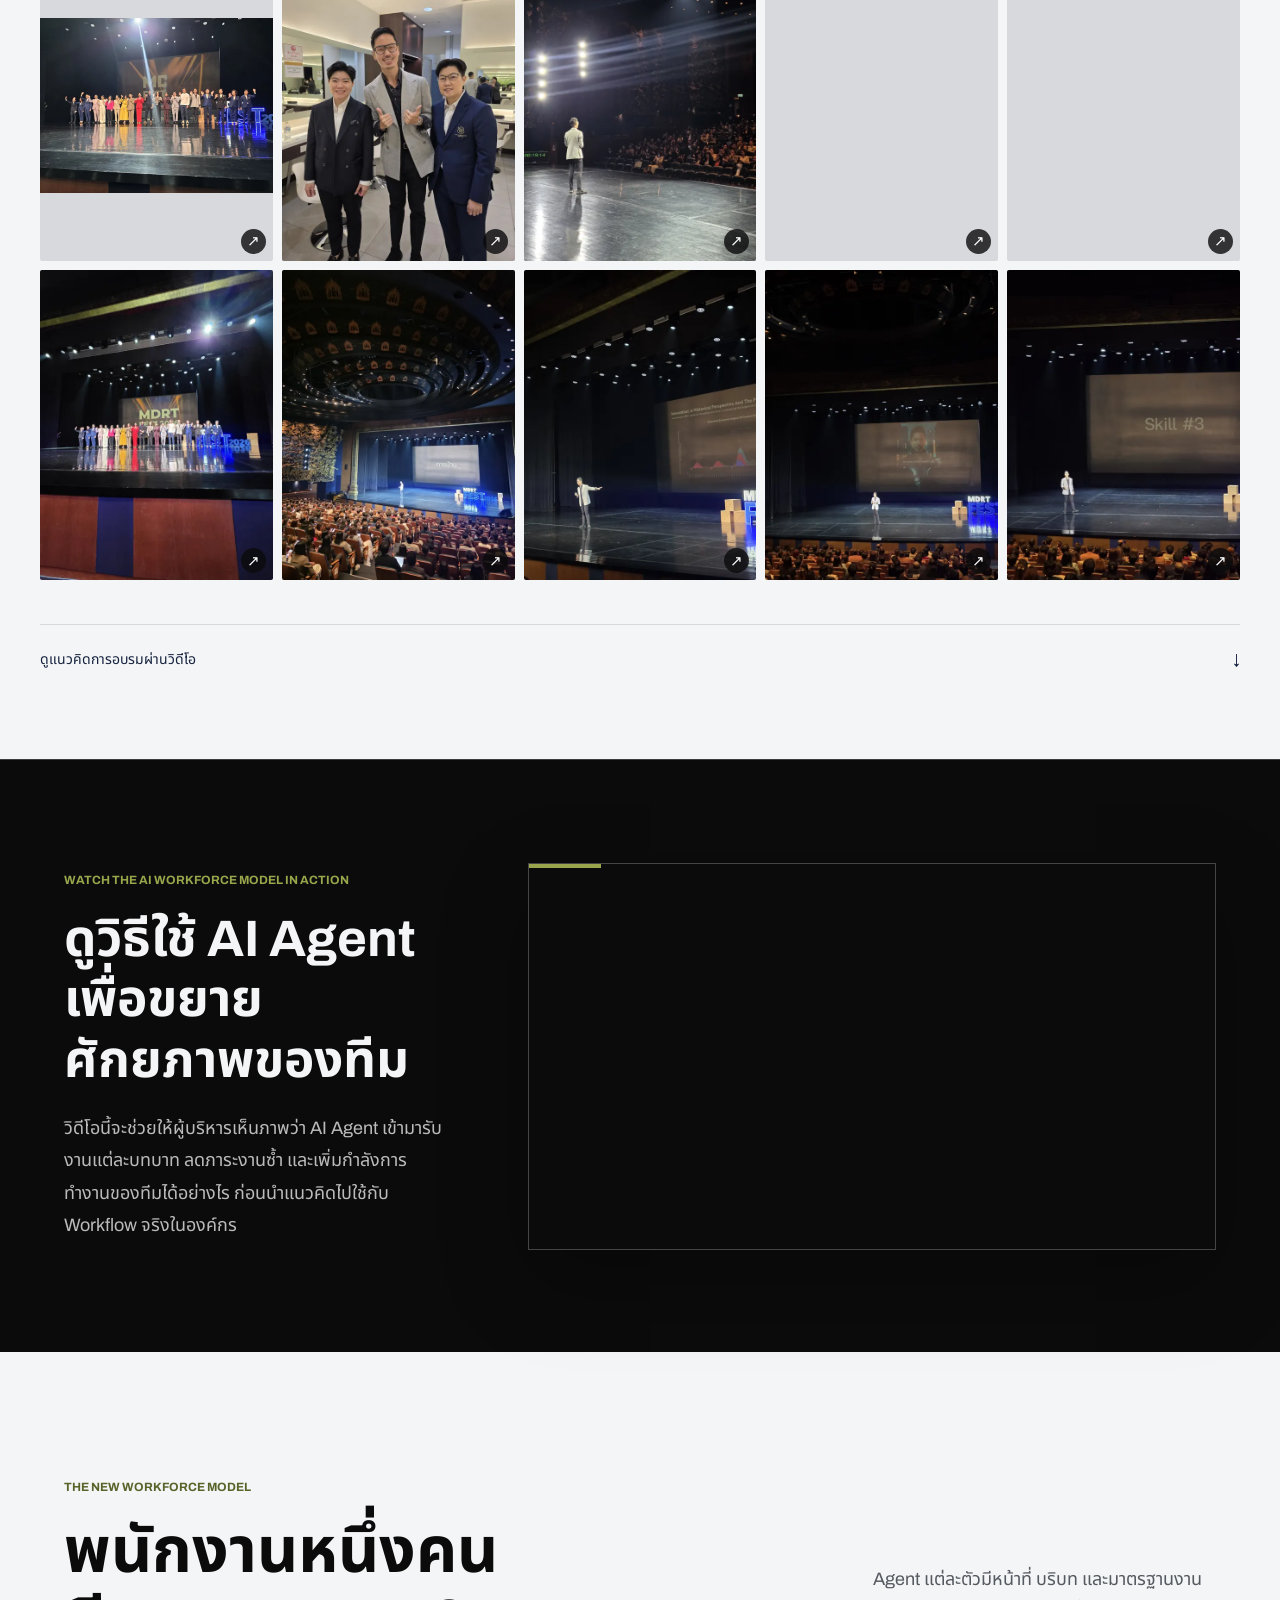
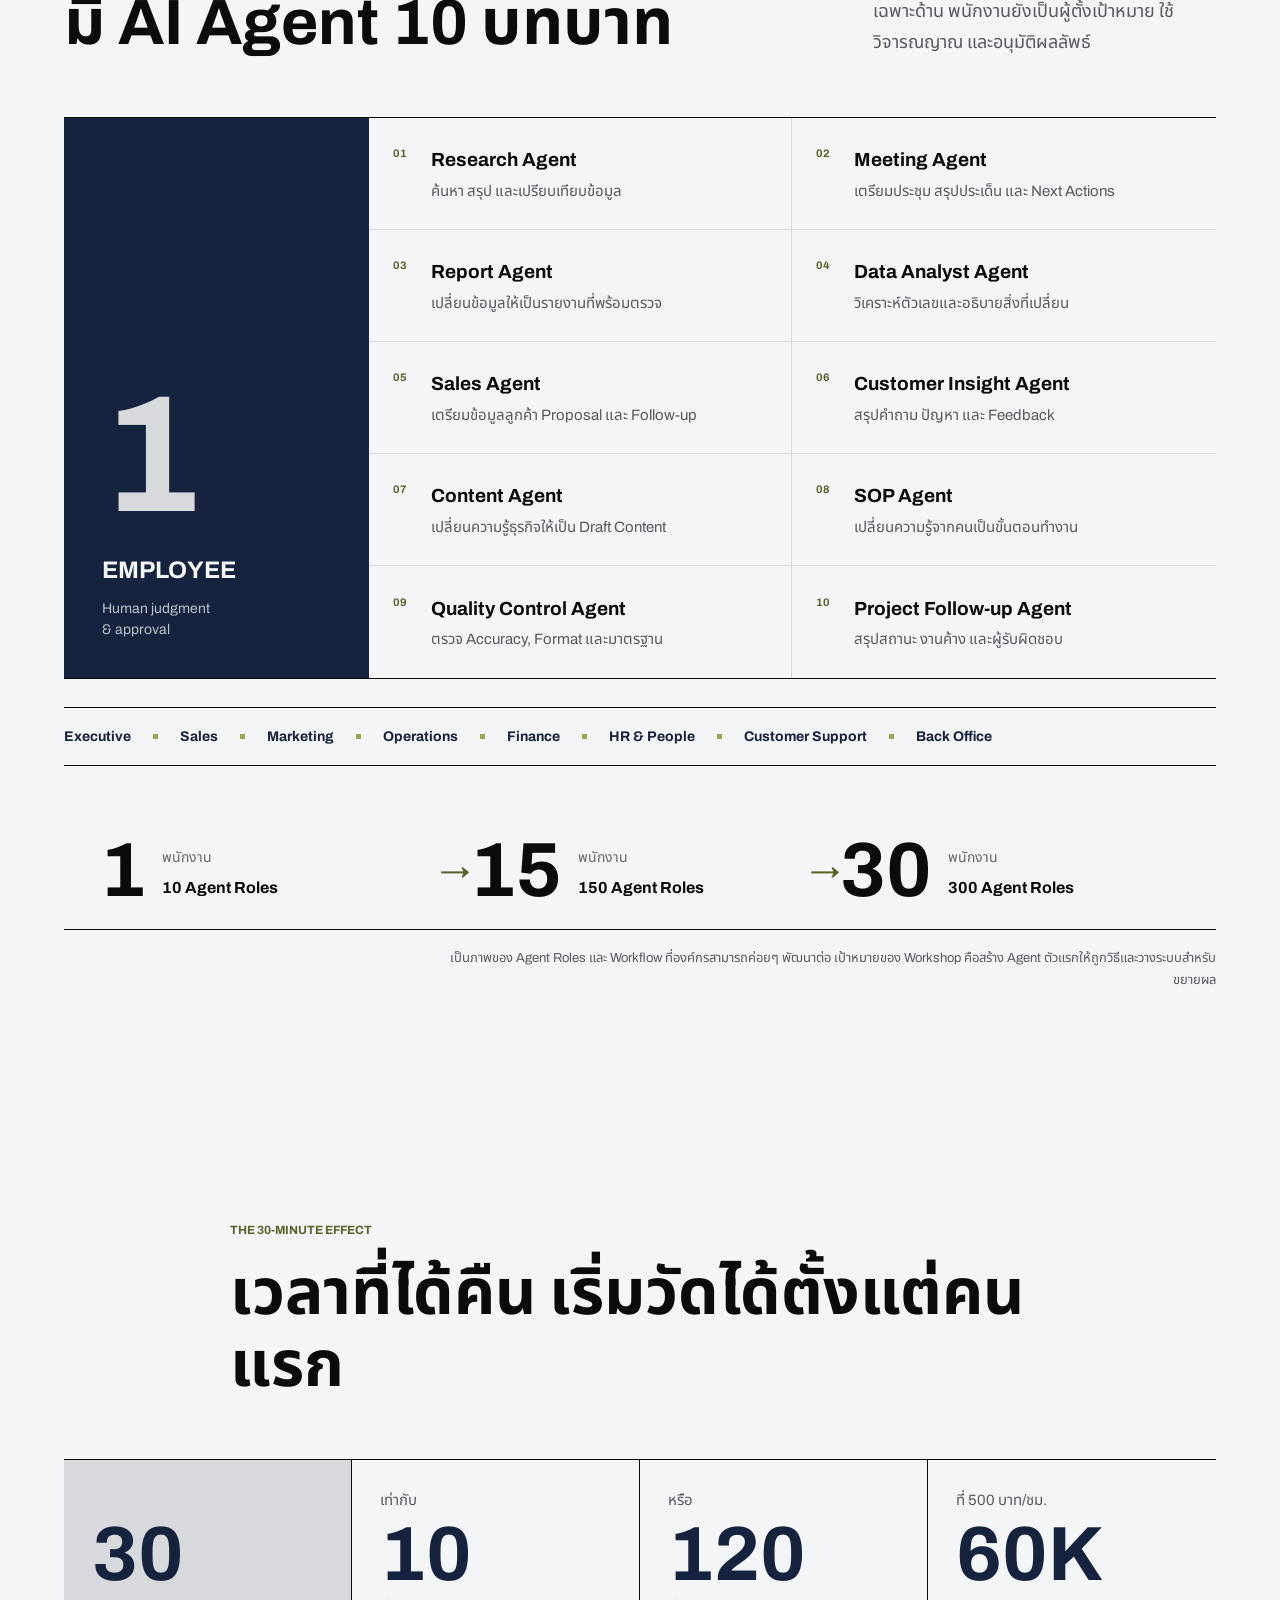
==== commit d9b53e18: "Show four primary teaching tools with reference website logos" ====
--- a/index.html
+++ b/index.html
@@ -66,6 +66,18 @@
       </div>
     </section>
 
+    <section class="teaching-tools" aria-labelledby="teaching-tools-title">
+      <div class="teaching-tools__inner">
+        <div class="teaching-tools__heading"><h2 id="teaching-tools-title">เครื่องมือ AI ที่ใช้ในการสอน</h2><p>ฝึกใช้กับโจทย์งานจริงของทีม</p></div>
+        <ul class="teaching-tools__list">
+          <li><img src="assets/tool-logos/claude.svg" alt="" width="44" height="44" loading="lazy" decoding="async" /><span>Claude</span></li>
+          <li><img src="assets/tool-logos/openai.svg" alt="" width="44" height="44" loading="lazy" decoding="async" /><span>ChatGPT</span></li>
+          <li><img src="assets/tool-logos/grokbot.svg" alt="" width="44" height="44" loading="lazy" decoding="async" /><span>Grokbot</span></li>
+          <li><img src="assets/tool-logos/hermes-agent.png" alt="" width="44" height="44" loading="lazy" decoding="async" /><span>Hermes Agent</span></li>
+        </ul>
+      </div>
+    </section>
+
     <section class="ceo-system-band" aria-labelledby="ceo-system-title">
       <div class="ceo-system-band__intro">
         <p class="signal-label signal-label--citron">A Core Part of the CEO AI 10X System</p>
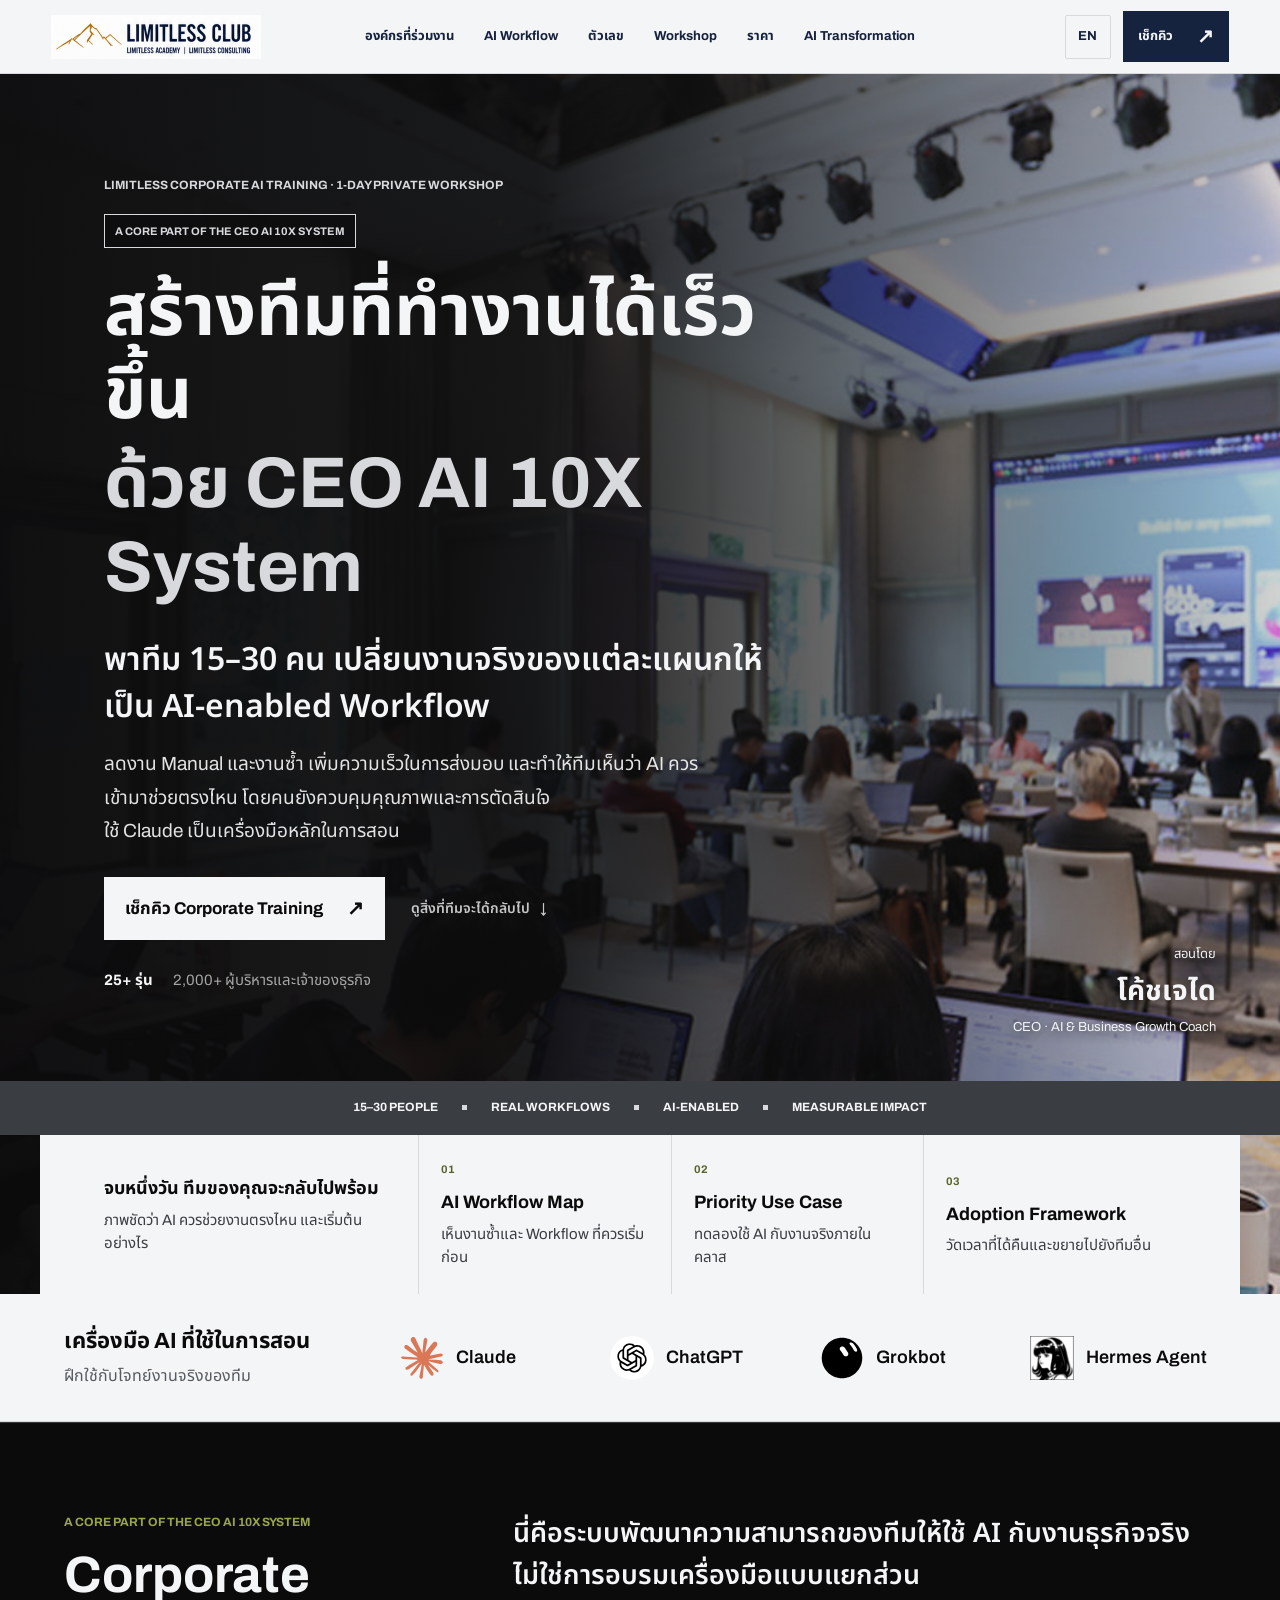
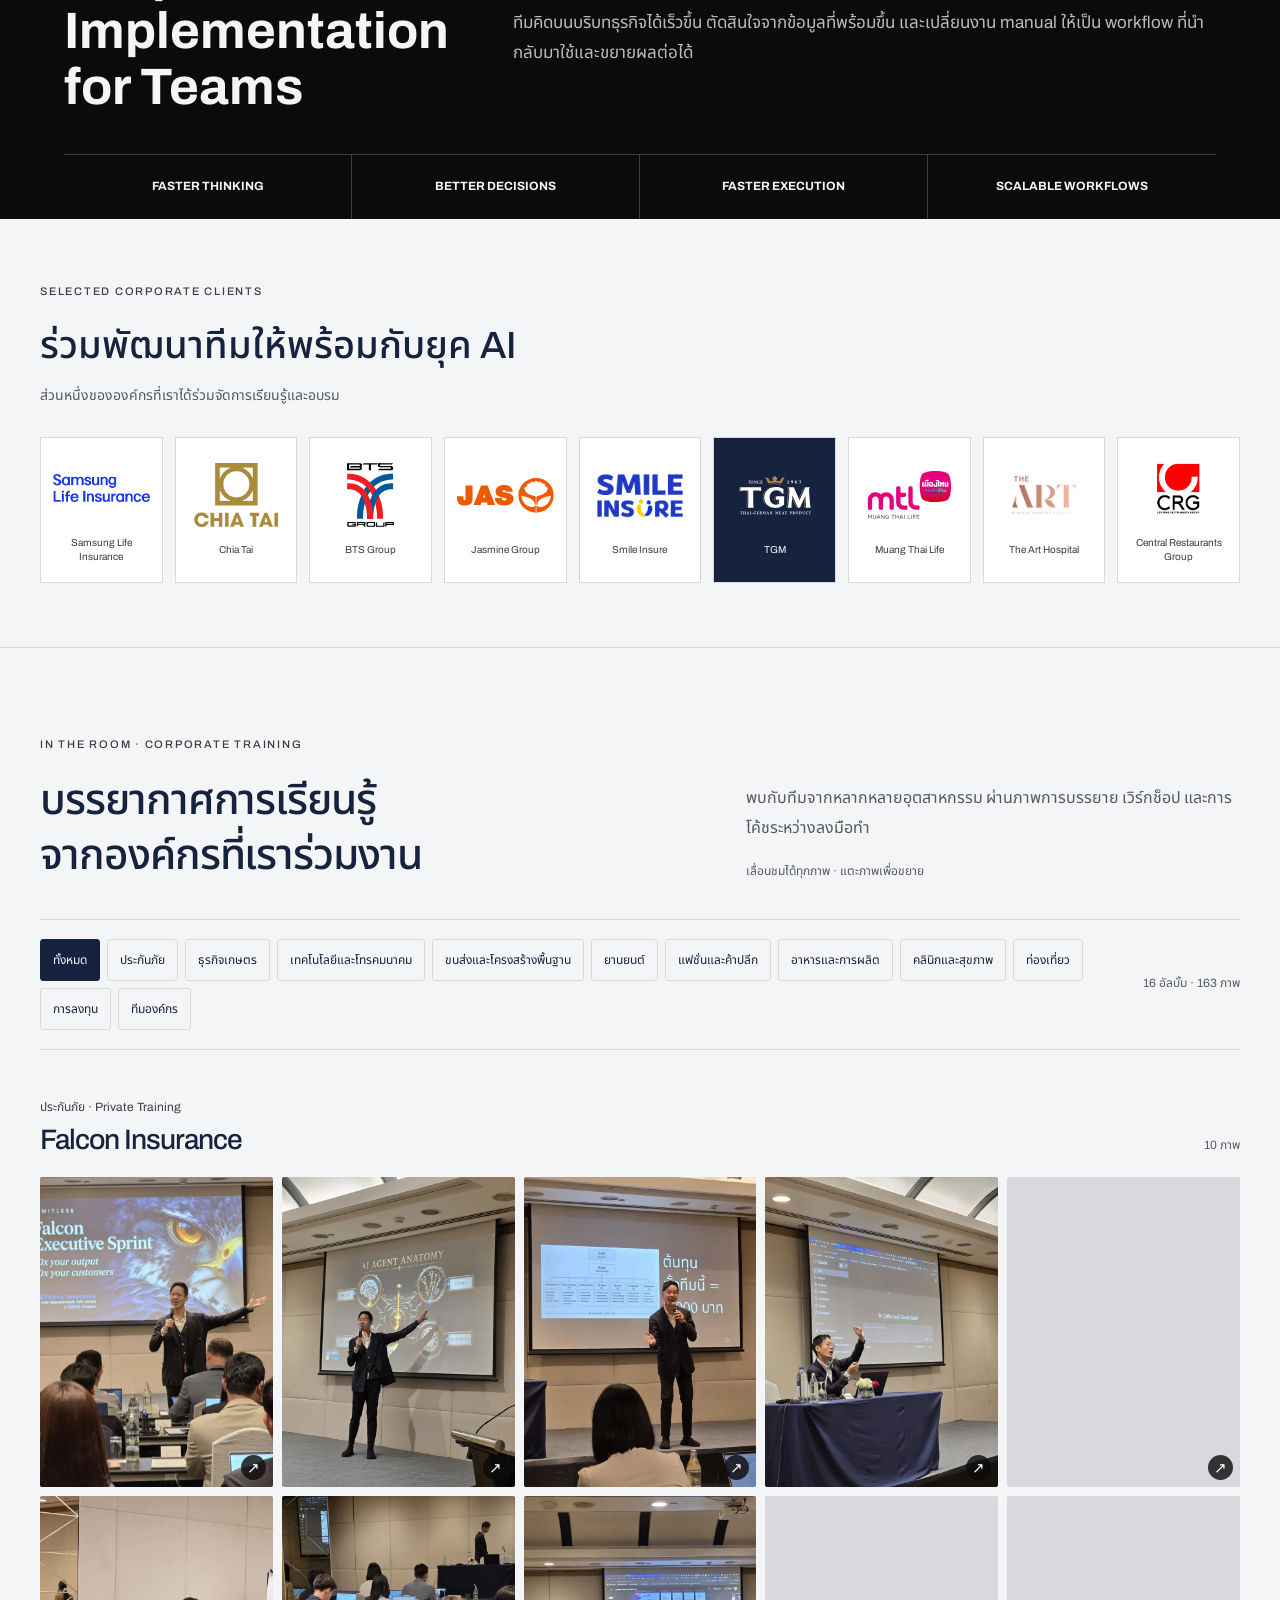
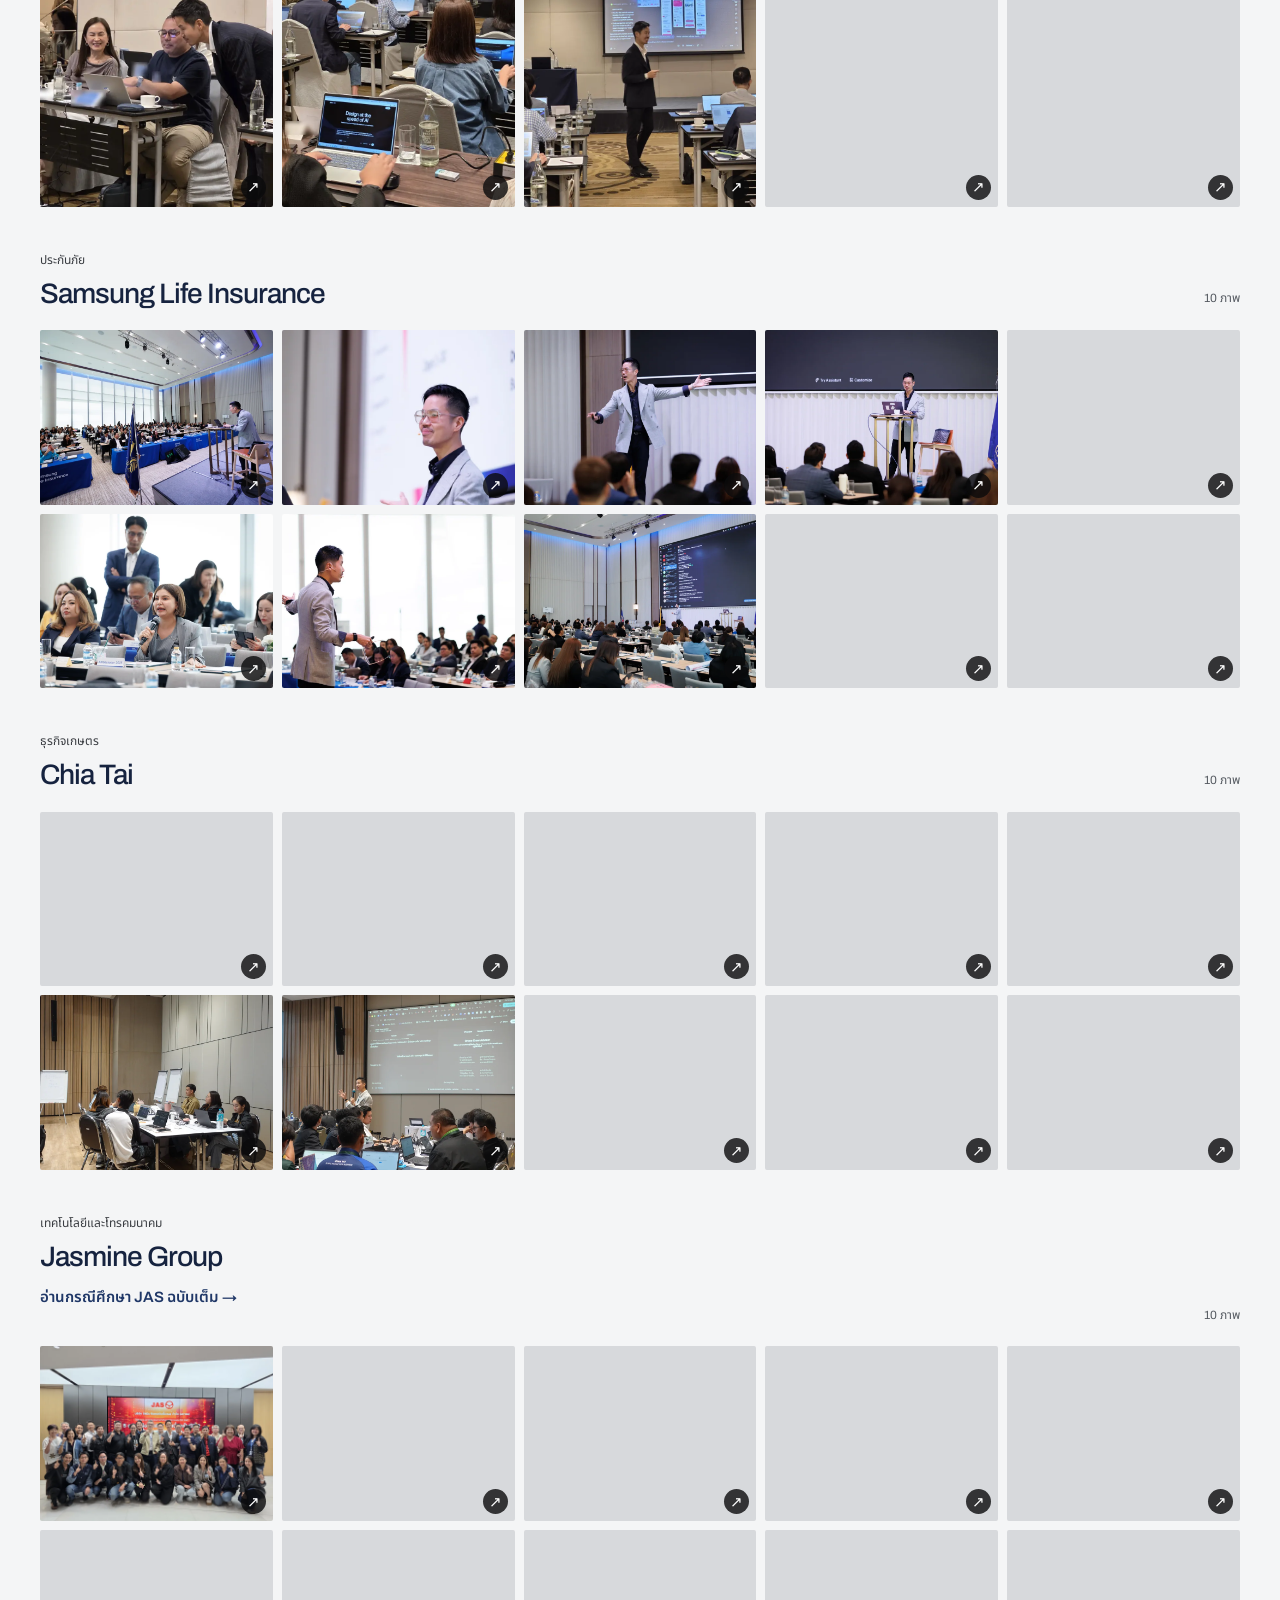
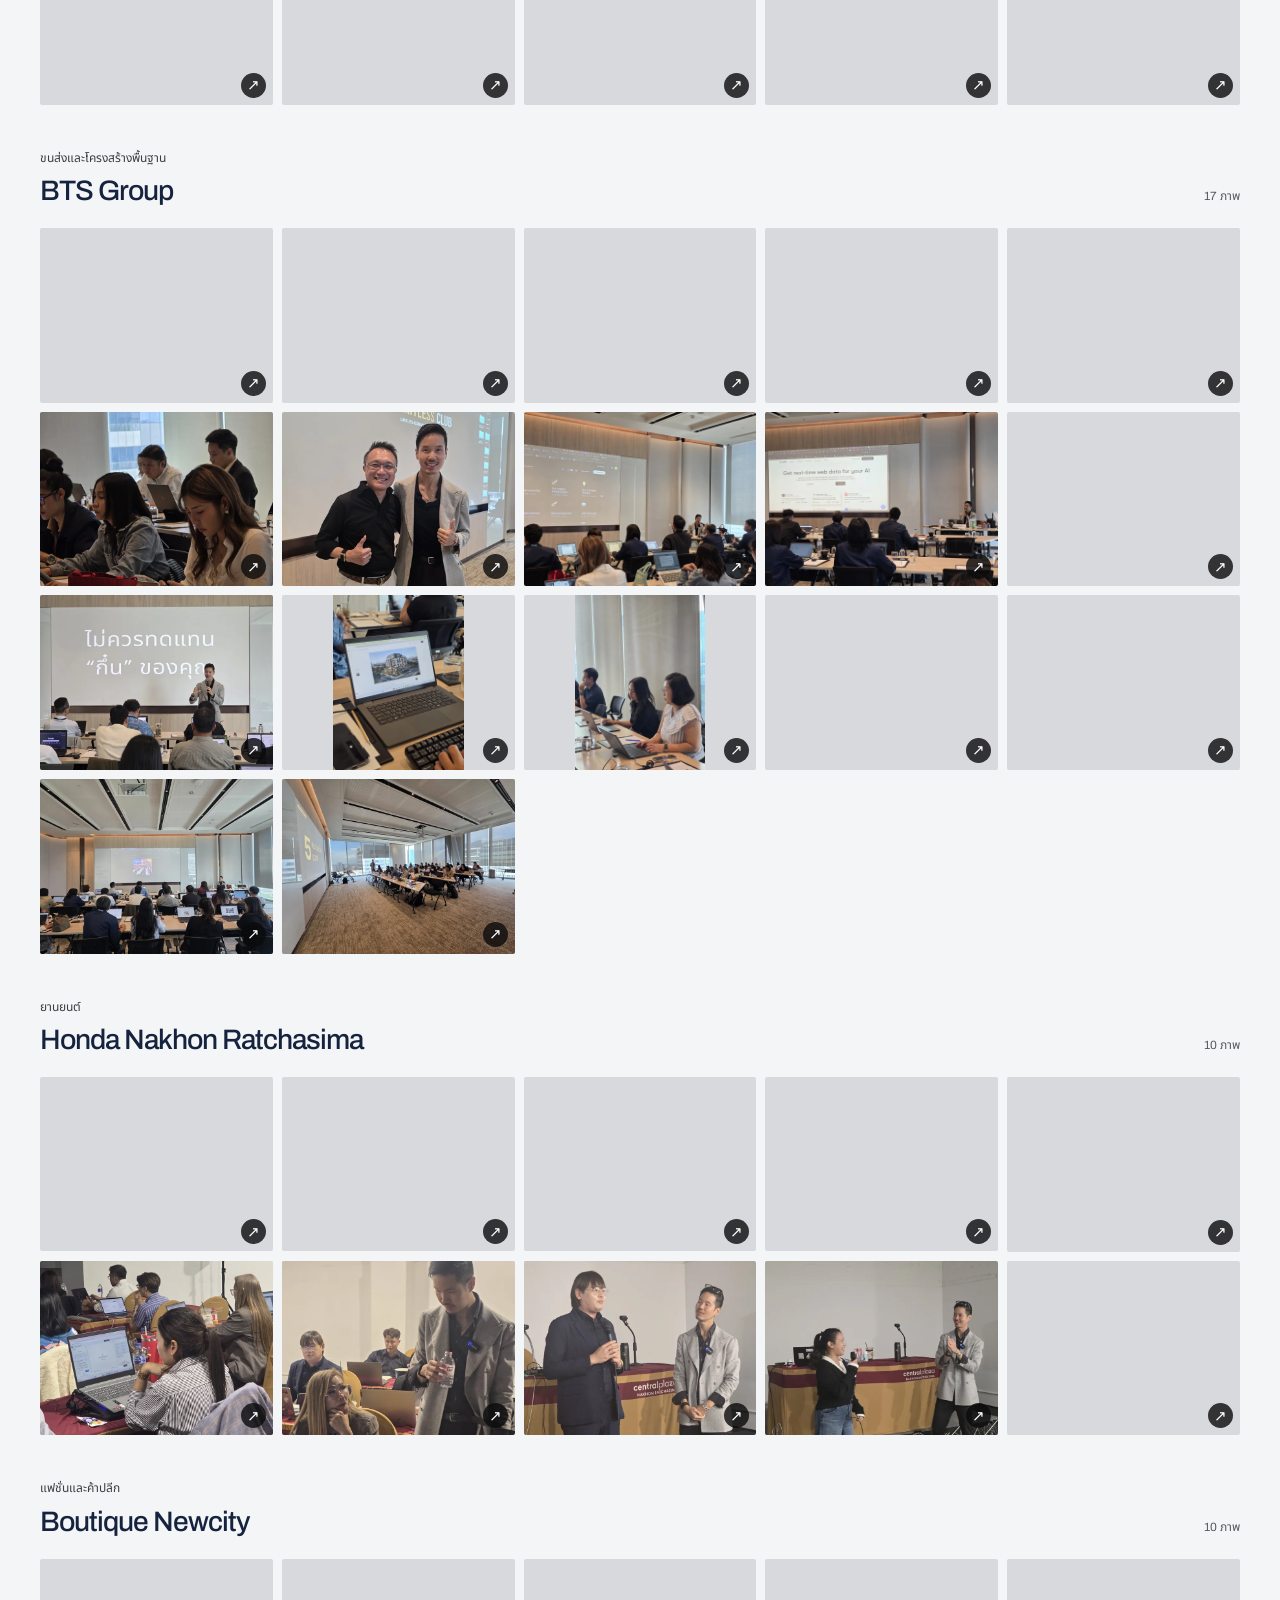
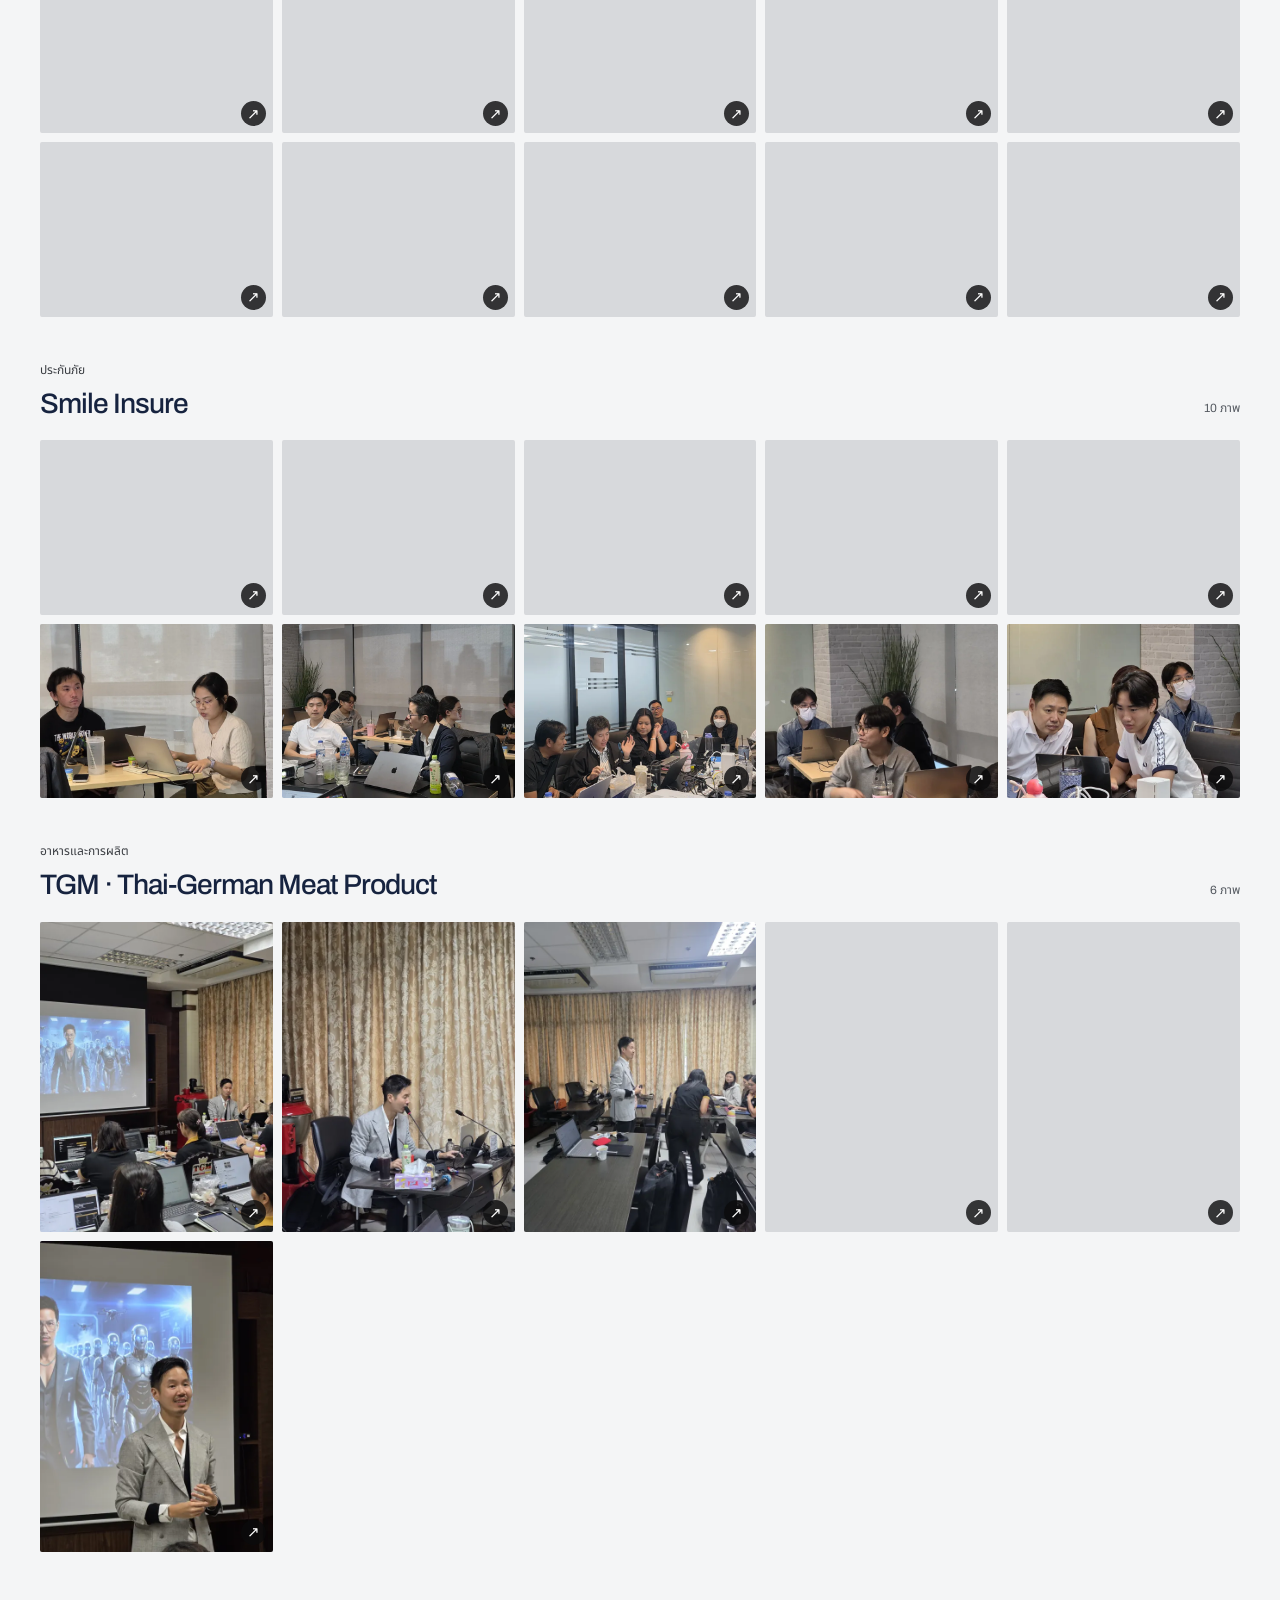
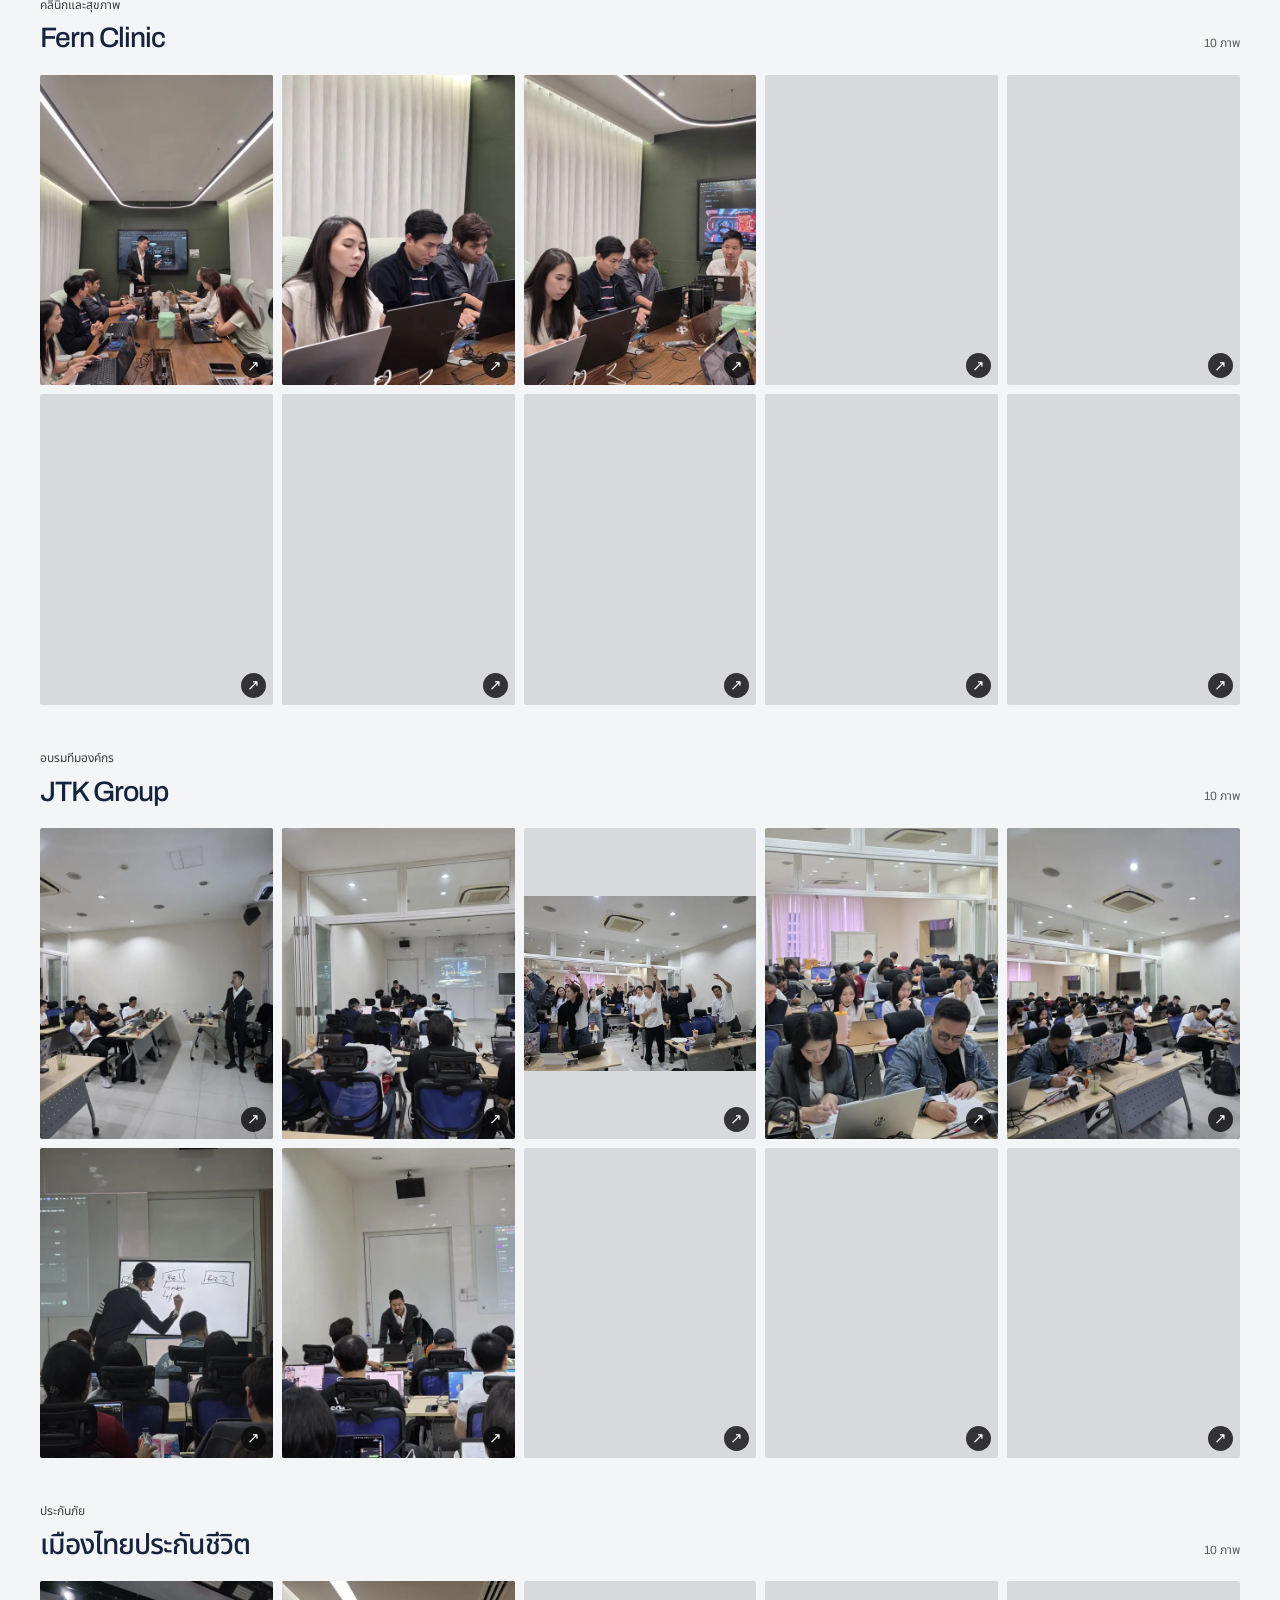
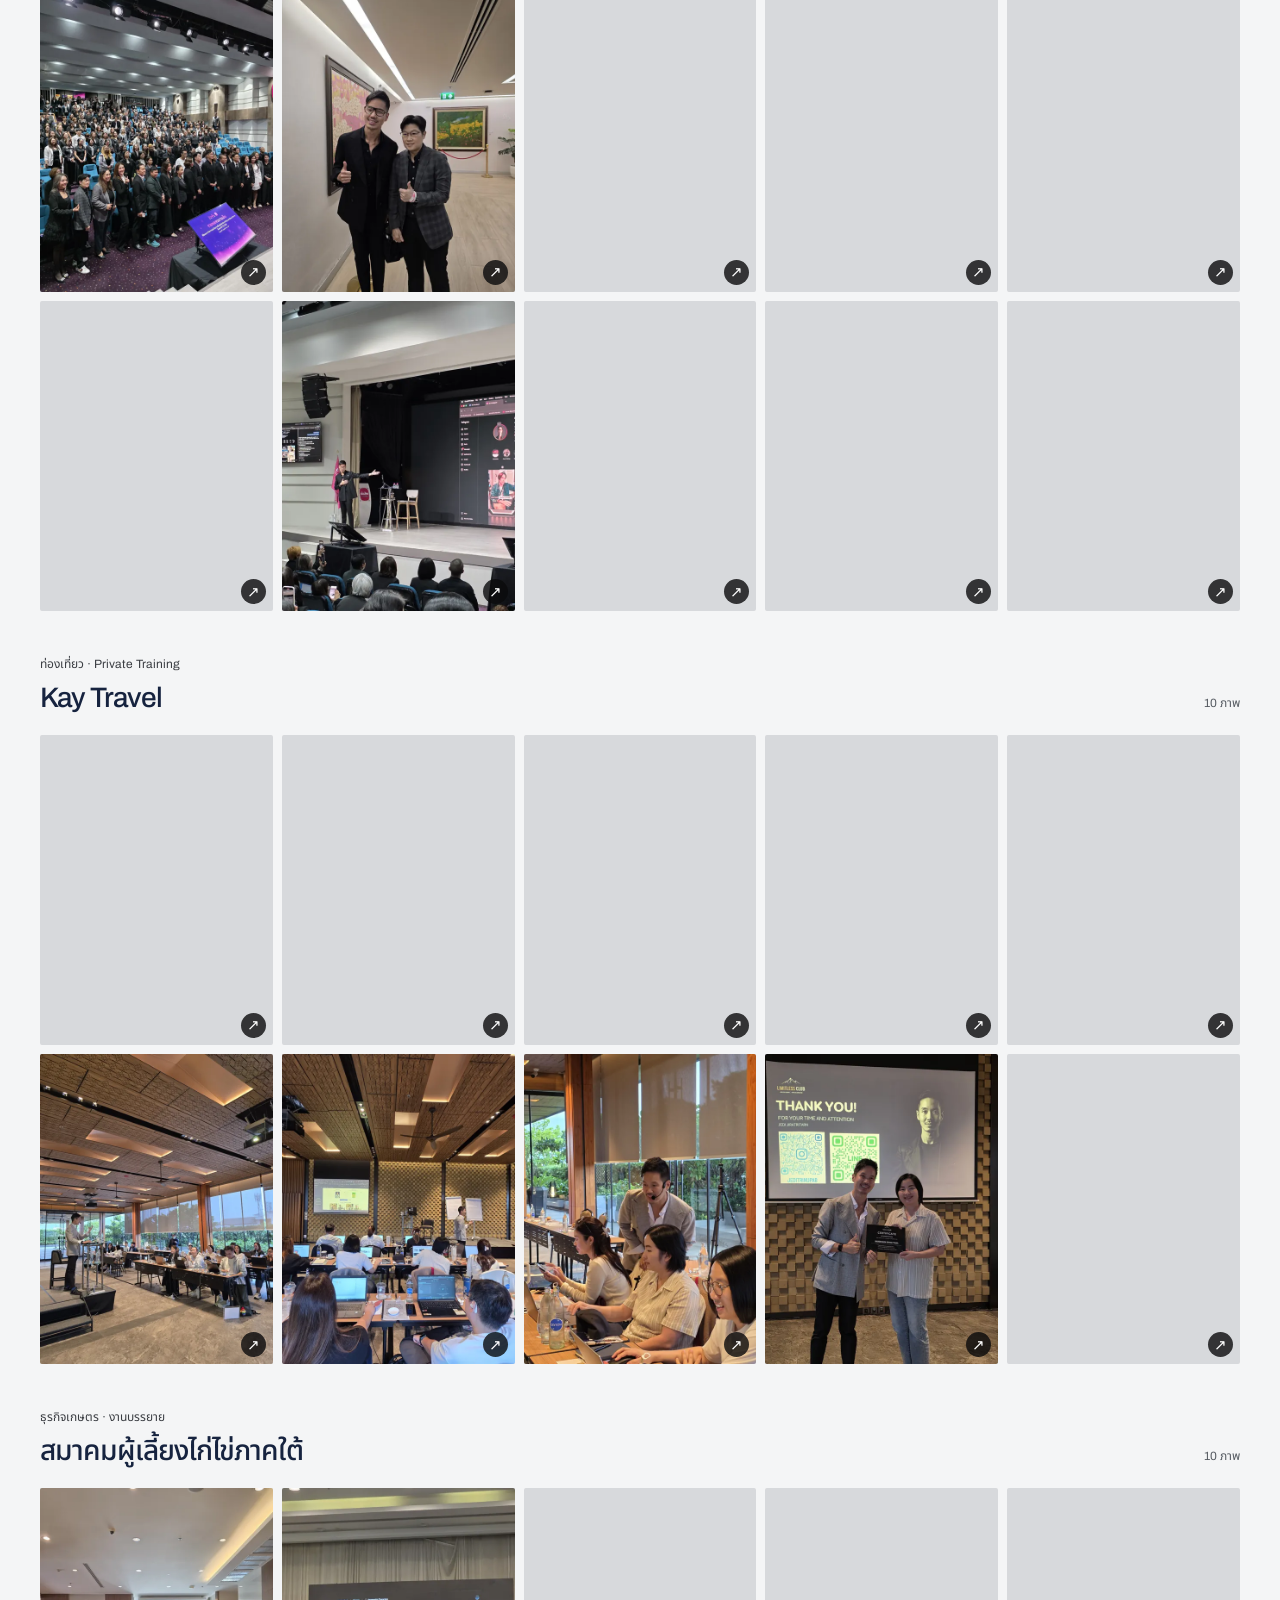
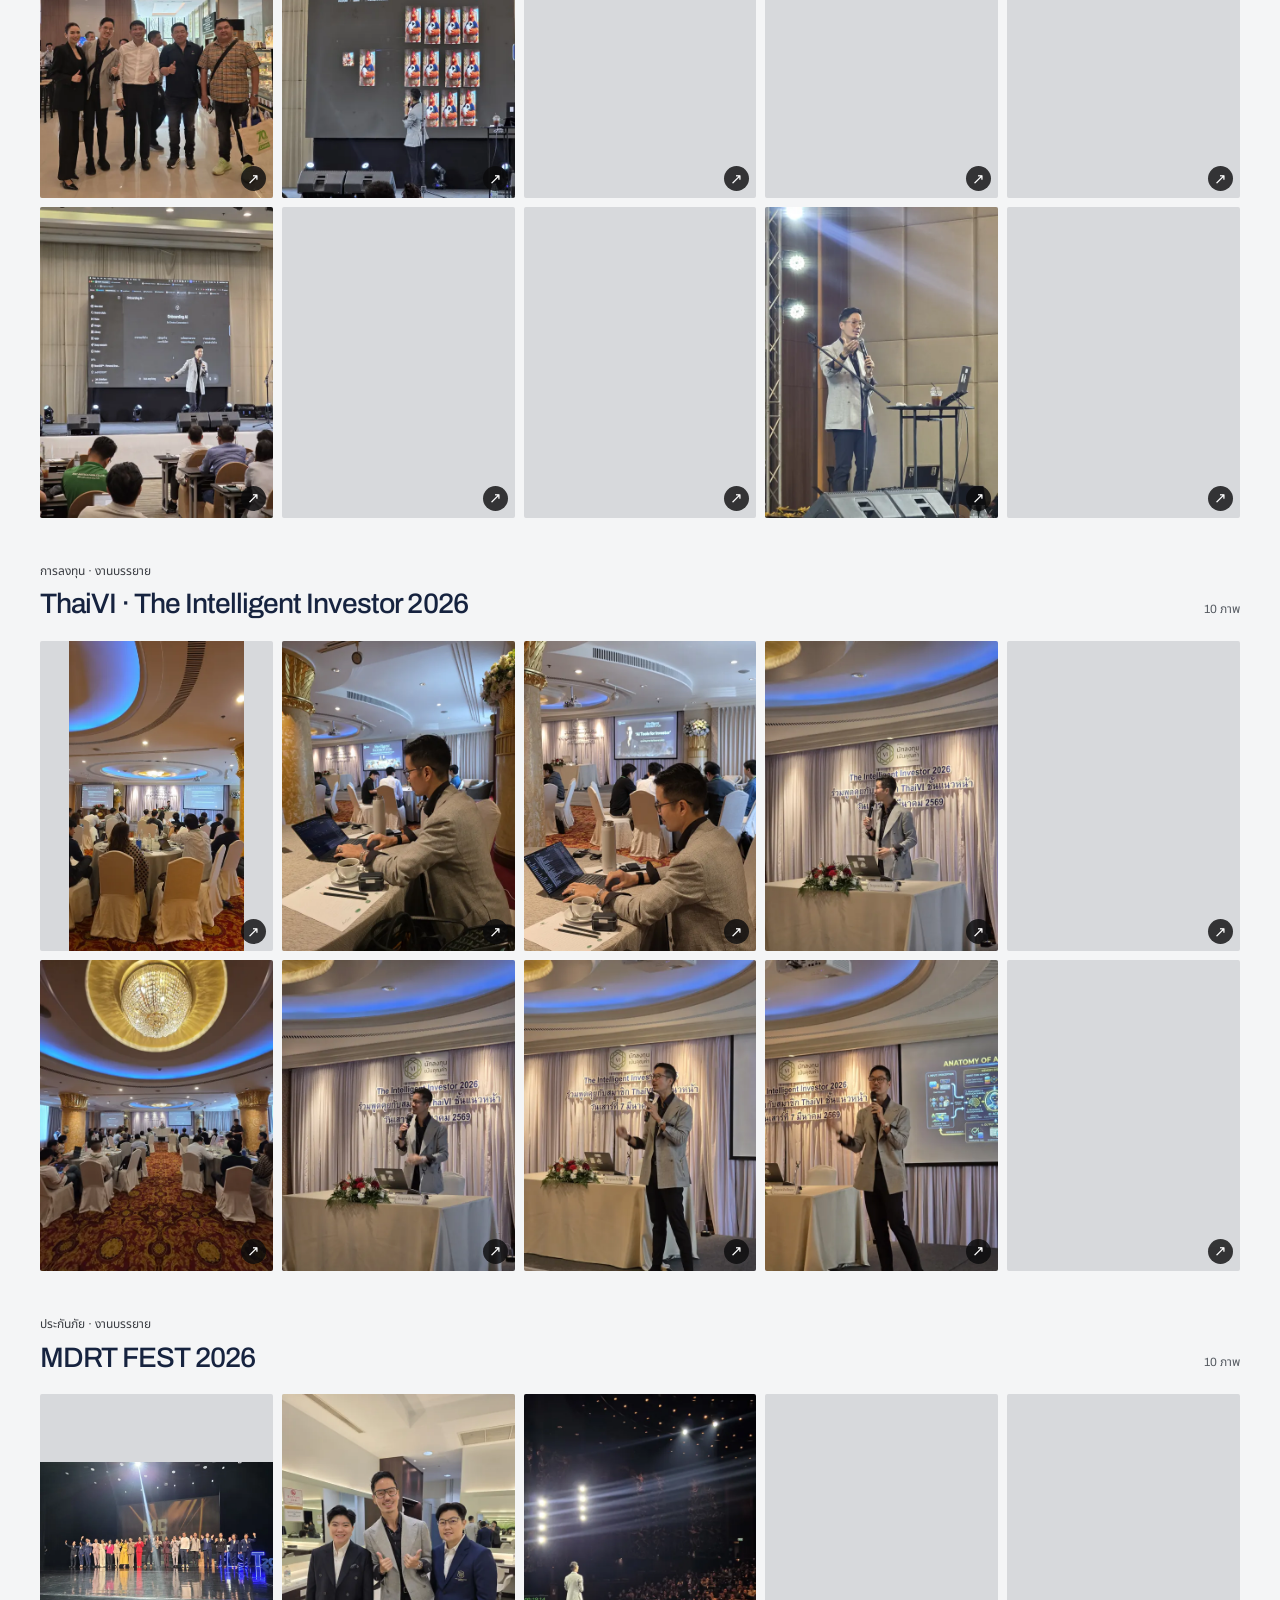
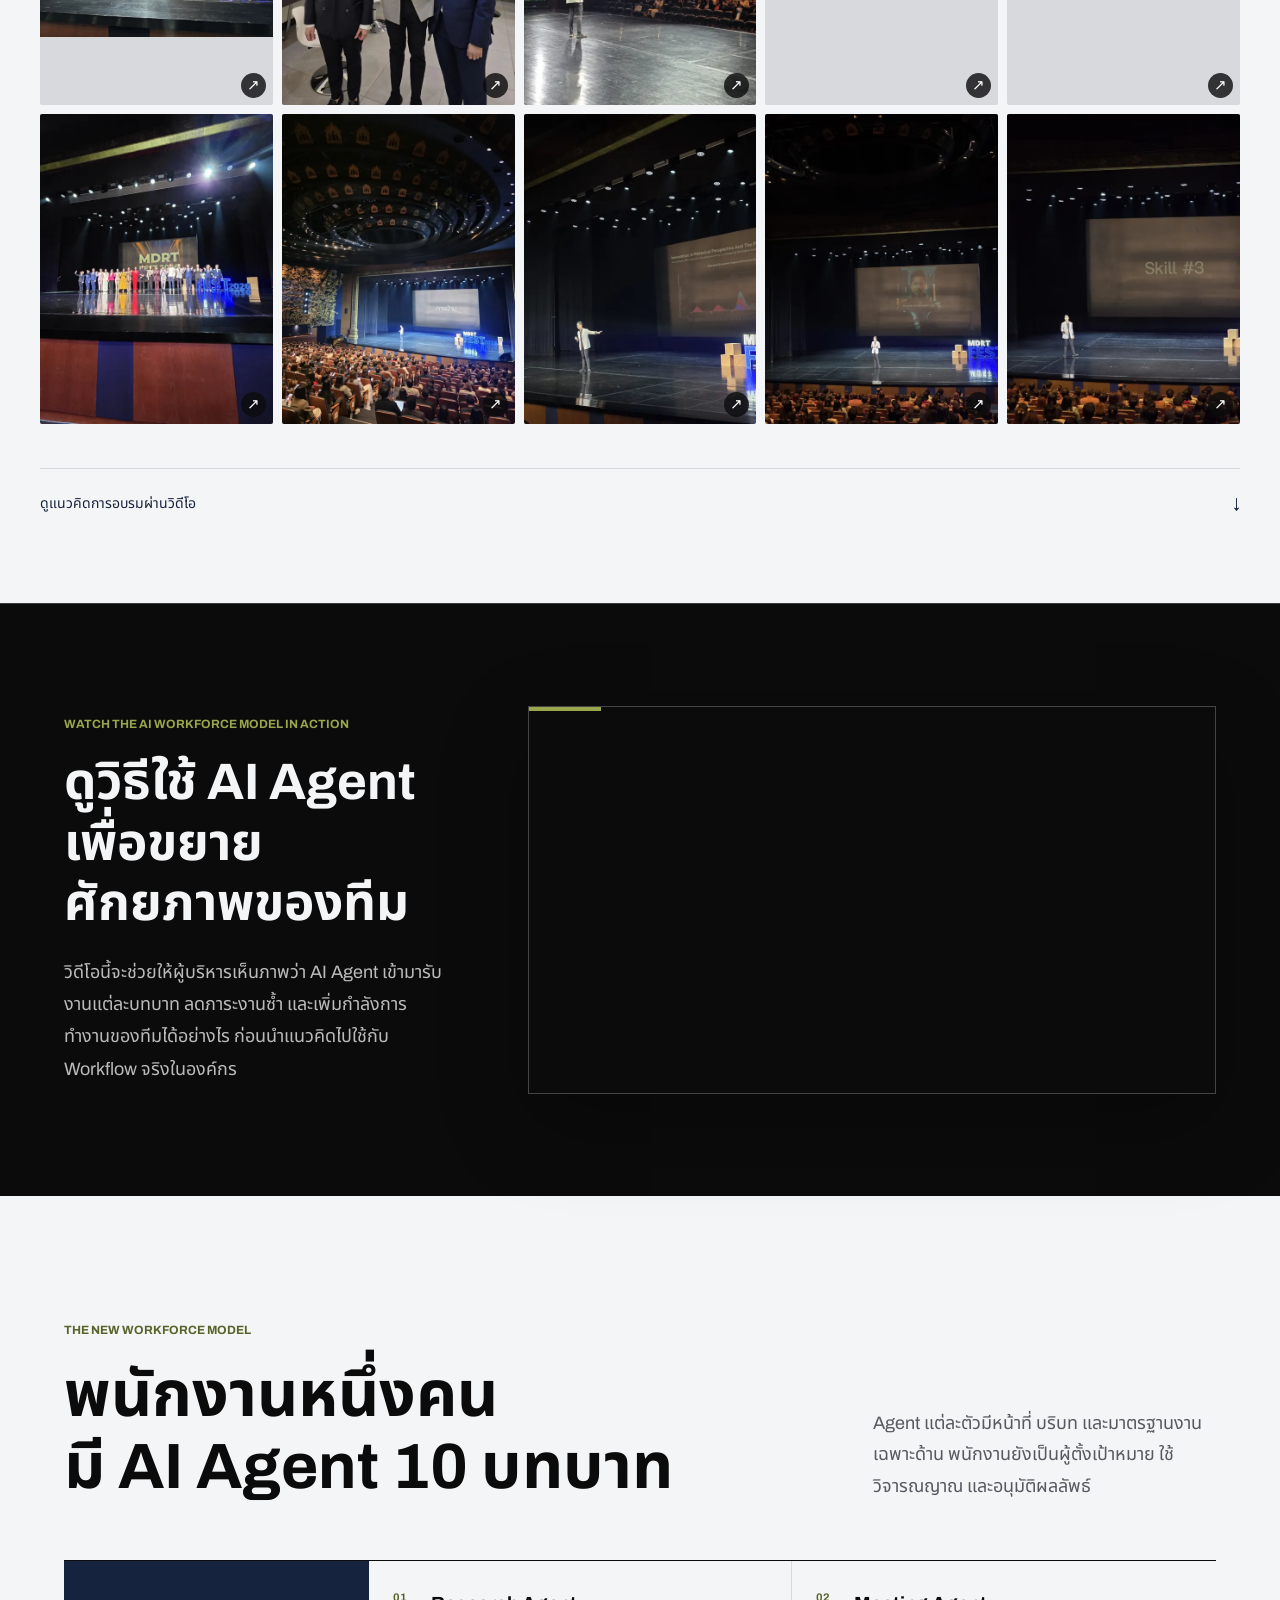
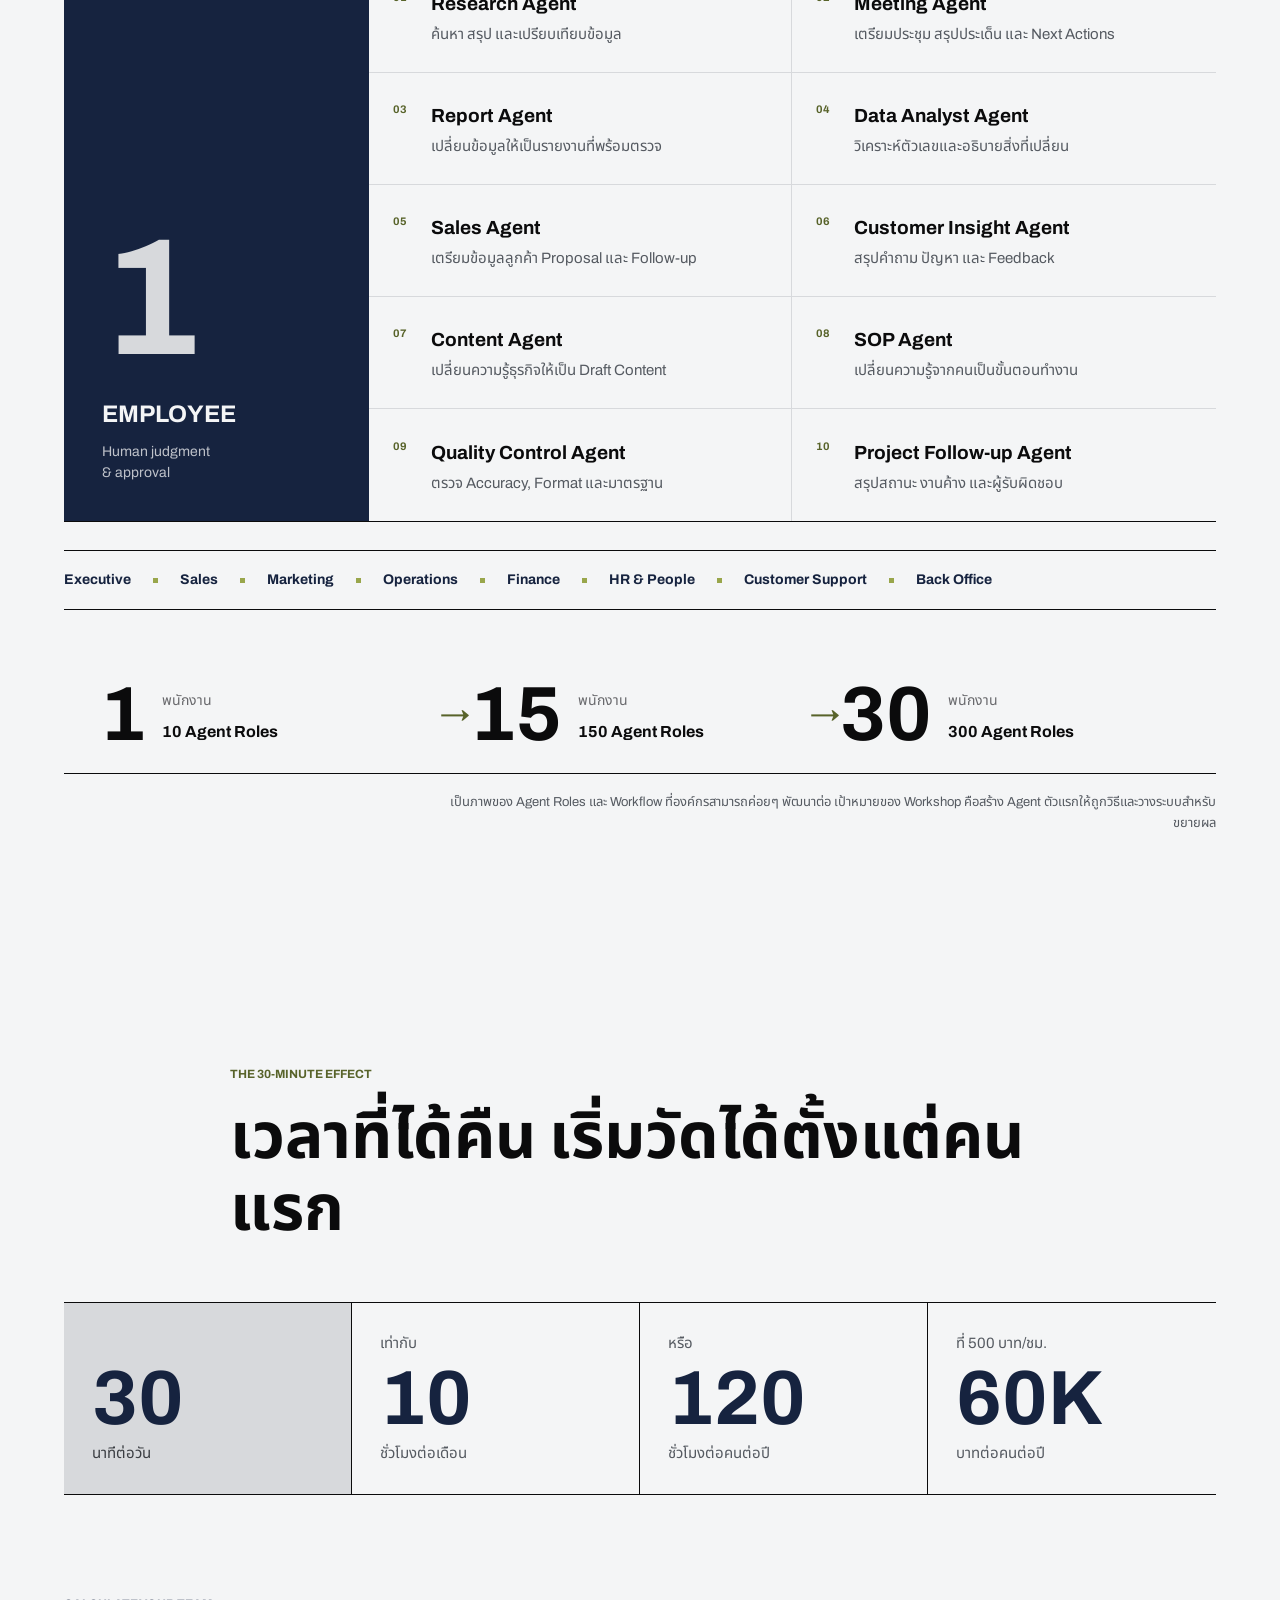
==== commit 017eb77d: "Link corporate pages to AI Transformation and JAS story" ====
--- a/index.html
+++ b/index.html
@@ -33,7 +33,7 @@
       <a href="#value">ตัวเลข</a>
       <a href="#workshop">Workshop</a>
       <a href="#fee">ราคา</a>
-    </nav>
+    <a href="https://limitless-ai-quickwin.vercel.app/ai-transformation/">AI Transformation</a></nav>
     <div class="header-actions"><a class="lang-switch" href="en/" hreflang="en" lang="en" aria-label="View this page in English">EN</a><a class="button button--header" href="#contact">เช็กคิว <span aria-hidden="true">↗</span></a></div>
   </header>
 
@@ -93,7 +93,7 @@
     </section>
 
 <section class="client-logos" id="clients" aria-labelledby="clients-title"><div class="client-logos__inner"><p class="training-gallery__eyebrow">SELECTED CORPORATE CLIENTS</p><h2 id="clients-title">ร่วมพัฒนาทีมให้พร้อมกับยุค AI</h2><p class="client-logos__lead">ส่วนหนึ่งขององค์กรที่เราได้ร่วมจัดการเรียนรู้และอบรม</p><div class="client-logos__grid"><a class="client-logos__item" href="#gallery-samsung" aria-label="ดูภาพอบรม Samsung Life Insurance"><img src="assets/client-logos/samsung.png" alt="Samsung Life Insurance" width="180" height="72" loading="lazy"><span>Samsung Life Insurance</span></a><a class="client-logos__item" href="#gallery-chia-tai" aria-label="ดูภาพอบรม Chia Tai"><img src="assets/client-logos/chia-tai.png" alt="Chia Tai" width="180" height="72" loading="lazy"><span>Chia Tai</span></a><a class="client-logos__item" href="#gallery-bts" aria-label="ดูภาพอบรม BTS Group"><img src="assets/client-logos/bts.svg" alt="BTS Group" width="180" height="72" loading="lazy"><span>BTS Group</span></a><a class="client-logos__item" href="#gallery-jasmine" aria-label="ดูภาพอบรม Jasmine Group"><img src="assets/client-logos/jasmine.svg" alt="Jasmine Group" width="180" height="72" loading="lazy"><span>Jasmine Group</span></a><a class="client-logos__item" href="#gallery-smile" aria-label="ดูภาพอบรม Smile Insure"><img src="assets/client-logos/smile.png" alt="Smile Insure" width="180" height="72" loading="lazy"><span>Smile Insure</span></a><a class="client-logos__item" href="#gallery-tgm" aria-label="ดูภาพอบรม TGM"><img src="assets/client-logos/tgm.svg" alt="TGM" width="180" height="72" loading="lazy"><span>TGM</span></a><div class="client-logos__item"><img src="assets/client-logos/muang-thai-life.svg" alt="Muang Thai Life" width="180" height="72" loading="lazy"><span>Muang Thai Life</span></div><div class="client-logos__item"><img src="assets/client-logos/the-art-hospital.png" alt="The Art Hospital" width="180" height="72" loading="lazy"><span>The Art Hospital</span></div><div class="client-logos__item"><img src="assets/client-logos/central-restaurants-group.png" alt="Central Restaurants Group" width="180" height="72" loading="lazy"><span>Central Restaurants Group</span></div></div></div></section>
-<section class="training-gallery" id="gallery" aria-labelledby="gallery-title"><div class="training-gallery__inner"><header class="training-gallery__intro"><div><p class="training-gallery__eyebrow">IN THE ROOM · CORPORATE TRAINING</p><h2 id="gallery-title">บรรยากาศการเรียนรู้<br />จากองค์กรที่เราร่วมงาน</h2></div><div class="training-gallery__lead"><p>พบกับทีมจากหลากหลายอุตสาหกรรม ผ่านภาพการบรรยาย เวิร์กช็อป และการโค้ชระหว่างลงมือทำ</p><p class="training-gallery__hint">เลื่อนชมได้ทุกภาพ · แตะภาพเพื่อขยาย</p></div></header><div class="training-gallery__toolbar"><div class="training-gallery__filters" role="group" aria-label="เลือกอุตสาหกรรม" hidden><button type="button" data-industry-filter="all" aria-pressed="true">ทั้งหมด</button><button type="button" data-industry-filter="insurance" aria-pressed="false">ประกันภัย</button><button type="button" data-industry-filter="agriculture" aria-pressed="false">ธุรกิจเกษตร</button><button type="button" data-industry-filter="technology" aria-pressed="false">เทคโนโลยีและโทรคมนาคม</button><button type="button" data-industry-filter="transport" aria-pressed="false">ขนส่งและโครงสร้างพื้นฐาน</button><button type="button" data-industry-filter="automotive" aria-pressed="false">ยานยนต์</button><button type="button" data-industry-filter="retail" aria-pressed="false">แฟชั่นและค้าปลีก</button><button type="button" data-industry-filter="food" aria-pressed="false">อาหารและการผลิต</button><button type="button" data-industry-filter="healthcare" aria-pressed="false">คลินิกและสุขภาพ</button><button type="button" data-industry-filter="travel" aria-pressed="false">ท่องเที่ยว</button><button type="button" data-industry-filter="investment" aria-pressed="false">การลงทุน</button><button type="button" data-industry-filter="business" aria-pressed="false">ทีมองค์กร</button></div><p class="training-gallery__summary" role="status" aria-live="polite" aria-atomic="true">16 อัลบั้ม · 163 ภาพ</p></div><!--client:falcon:album--><article class="training-gallery__company training-gallery__company--new" data-industry="insurance" data-company="Falcon Insurance" aria-labelledby="gallery-falcon"><header class="training-gallery__company-heading"><div><p class="training-gallery__industry">ประกันภัย · Private Training</p><h3 id="gallery-falcon">Falcon Insurance</h3></div><span class="training-gallery__count">10 ภาพ</span></header><div class="training-gallery__grid"><a class="training-gallery__photo" href="assets/gallery/falcon-01-full.webp" data-gallery-photo data-caption="Falcon Insurance — เปิดคลาส Falcon Executive Sprint: 10x your output, 10x your customers" aria-label="ขยายภาพ: Falcon Insurance — เปิดคลาส Falcon Executive Sprint: 10x your output, 10x your customers"><img src="assets/gallery/falcon-01-thumb.webp" width="720" height="960" style="object-position:50% 35%" alt="Falcon Insurance — เปิดคลาส Falcon Executive Sprint: 10x your output, 10x your customers" loading="lazy" decoding="async"><span class="training-gallery__enlarge" aria-hidden="true">↗</span></a><a class="training-gallery__photo" href="assets/gallery/falcon-02-full.webp" data-gallery-photo data-caption="Falcon Insurance — AI Agent มี 4 ส่วน: Brain, Tools, Skills และ Scheduled Tasks" aria-label="ขยายภาพ: Falcon Insurance — AI Agent มี 4 ส่วน: Brain, Tools, Skills และ Scheduled Tasks"><img src="assets/gallery/falcon-02-thumb.webp" width="720" height="960" style="object-position:50% 45%" alt="Falcon Insurance — AI Agent มี 4 ส่วน: Brain, Tools, Skills และ Scheduled Tasks" loading="lazy" decoding="async"><span class="training-gallery__enlarge" aria-hidden="true">↗</span></a><a class="training-gallery__photo" href="assets/gallery/falcon-03-full.webp" data-gallery-photo data-caption="Falcon Insurance — ตัวอย่างผังทีม AI Agent ที่แบ่งหน้าที่ชัดเจนเหมือนทีมงานจริง" aria-label="ขยายภาพ: Falcon Insurance — ตัวอย่างผังทีม AI Agent ที่แบ่งหน้าที่ชัดเจนเหมือนทีมงานจริง"><img src="assets/gallery/falcon-03-thumb.webp" width="720" height="960" style="object-position:50% 40%" alt="Falcon Insurance — ตัวอย่างผังทีม AI Agent ที่แบ่งหน้าที่ชัดเจนเหมือนทีมงานจริง" loading="lazy" decoding="async"><span class="training-gallery__enlarge" aria-hidden="true">↗</span></a><a class="training-gallery__photo" href="assets/gallery/falcon-04-full.webp" data-gallery-photo data-caption="Falcon Insurance — สาธิตสดบน Claude: Projects, Artifacts, Scheduled และ Customize" aria-label="ขยายภาพ: Falcon Insurance — สาธิตสดบน Claude: Projects, Artifacts, Scheduled และ Customize"><img src="assets/gallery/falcon-04-thumb.webp" width="720" height="960" style="object-position:50% 50%" alt="Falcon Insurance — สาธิตสดบน Claude: Projects, Artifacts, Scheduled และ Customize" loading="lazy" decoding="async"><span class="training-gallery__enlarge" aria-hidden="true">↗</span></a><a class="training-gallery__photo" href="assets/gallery/falcon-05-full.webp" data-gallery-photo data-caption="Falcon Insurance — ผู้บริหารติดตามการสาธิตสดช่วงเช้า" aria-label="ขยายภาพ: Falcon Insurance — ผู้บริหารติดตามการสาธิตสดช่วงเช้า"><img src="assets/gallery/falcon-05-thumb.webp" width="720" height="960" style="object-position:50% 60%" alt="Falcon Insurance — ผู้บริหารติดตามการสาธิตสดช่วงเช้า" loading="lazy" decoding="async"><span class="training-gallery__enlarge" aria-hidden="true">↗</span></a><a class="training-gallery__photo" href="assets/gallery/falcon-06-full.webp" data-gallery-photo data-caption="Falcon Insurance — โค้ชเดินดูงานรายคนระหว่างฝึกกับไฟล์ตัวอย่าง" aria-label="ขยายภาพ: Falcon Insurance — โค้ชเดินดูงานรายคนระหว่างฝึกกับไฟล์ตัวอย่าง"><img src="assets/gallery/falcon-06-thumb.webp" width="720" height="960" style="object-position:50% 50%" alt="Falcon Insurance — โค้ชเดินดูงานรายคนระหว่างฝึกกับไฟล์ตัวอย่าง" loading="lazy" decoding="async"><span class="training-gallery__enlarge" aria-hidden="true">↗</span></a><a class="training-gallery__photo" href="assets/gallery/falcon-07-full.webp" data-gallery-photo data-caption="Falcon Insurance — ห้องทดลองเว็บรับแจ้งเคลม: ออกแบบหน้าจอด้วย Google Stitch" aria-label="ขยายภาพ: Falcon Insurance — ห้องทดลองเว็บรับแจ้งเคลม: ออกแบบหน้าจอด้วย Google Stitch"><img src="assets/gallery/falcon-07-thumb.webp" width="720" height="960" style="object-position:50% 60%" alt="Falcon Insurance — ห้องทดลองเว็บรับแจ้งเคลม: ออกแบบหน้าจอด้วย Google Stitch" loading="lazy" decoding="async"><span class="training-gallery__enlarge" aria-hidden="true">↗</span></a><a class="training-gallery__photo" href="assets/gallery/falcon-08-full.webp" data-gallery-photo data-caption="Falcon Insurance — ตัวอย่างหน้าจอแจ้งเคลมที่ AI ออกแบบให้ภายในคลาส" aria-label="ขยายภาพ: Falcon Insurance — ตัวอย่างหน้าจอแจ้งเคลมที่ AI ออกแบบให้ภายในคลาส"><img src="assets/gallery/falcon-08-thumb.webp" width="720" height="960" style="object-position:50% 45%" alt="Falcon Insurance — ตัวอย่างหน้าจอแจ้งเคลมที่ AI ออกแบบให้ภายในคลาส" loading="lazy" decoding="async"><span class="training-gallery__enlarge" aria-hidden="true">↗</span></a><a class="training-gallery__photo" href="assets/gallery/falcon-09-full.webp" data-gallery-photo data-caption="Falcon Insurance — กรอบ 10/80/10: คนเริ่ม 10% AI ทำ 80% คนตรวจ 10%" aria-label="ขยายภาพ: Falcon Insurance — กรอบ 10/80/10: คนเริ่ม 10% AI ทำ 80% คนตรวจ 10%"><img src="assets/gallery/falcon-09-thumb.webp" width="720" height="960" style="object-position:50% 45%" alt="Falcon Insurance — กรอบ 10/80/10: คนเริ่ม 10% AI ทำ 80% คนตรวจ 10%" loading="lazy" decoding="async"><span class="training-gallery__enlarge" aria-hidden="true">↗</span></a><a class="training-gallery__photo" href="assets/gallery/falcon-10-full.webp" data-gallery-photo data-caption="Falcon Insurance — ภาพหมู่ปิดคลาส Falcon Executive Sprint" aria-label="ขยายภาพ: Falcon Insurance — ภาพหมู่ปิดคลาส Falcon Executive Sprint"><img src="assets/gallery/falcon-10-thumb.webp" width="720" height="960" style="object-position:50% 50%" alt="Falcon Insurance — ภาพหมู่ปิดคลาส Falcon Executive Sprint" loading="lazy" decoding="async"><span class="training-gallery__enlarge" aria-hidden="true">↗</span></a></div></article><!--/client:falcon:album--><article class="training-gallery__company" data-industry="insurance" data-company="Samsung Life Insurance" aria-labelledby="gallery-samsung"><header class="training-gallery__company-heading"><div><p class="training-gallery__industry">ประกันภัย</p><h3 id="gallery-samsung">Samsung Life Insurance</h3></div><span class="training-gallery__count">10 ภาพ</span></header><div class="training-gallery__grid"><a class="training-gallery__photo" href="assets/gallery/samsung-01-full.webp?v=2" data-gallery-photo data-caption="Samsung Life Insurance — บรรยากาศการบรรยายและผู้เข้าร่วมงาน" aria-label="ขยายภาพ: Samsung Life Insurance — บรรยากาศการบรรยายและผู้เข้าร่วมงาน"><img src="assets/gallery/samsung-01-thumb.webp?v=2" width="2048" height="1365" style="object-position:50% 50%" alt="Samsung Life Insurance — บรรยากาศการบรรยายและผู้เข้าร่วมงาน" loading="lazy" decoding="async" /><span class="training-gallery__enlarge" aria-hidden="true">↗</span></a><a class="training-gallery__photo" href="assets/gallery/samsung-02-full.webp?v=2" data-gallery-photo data-caption="Samsung Life Insurance — โค้ชอธิบายเนื้อหาบนเวที" aria-label="ขยายภาพ: Samsung Life Insurance — โค้ชอธิบายเนื้อหาบนเวที"><img src="assets/gallery/samsung-02-thumb.webp?v=2" width="1365" height="2048" style="object-position:50% 45%" alt="Samsung Life Insurance — โค้ชอธิบายเนื้อหาบนเวที" loading="lazy" decoding="async" /><span class="training-gallery__enlarge" aria-hidden="true">↗</span></a><a class="training-gallery__photo" href="assets/gallery/samsung-03-full.webp?v=2" data-gallery-photo data-caption="Samsung Life Insurance — ช่วงบรรยายและแลกเปลี่ยนกับผู้เข้าร่วม" aria-label="ขยายภาพ: Samsung Life Insurance — ช่วงบรรยายและแลกเปลี่ยนกับผู้เข้าร่วม"><img src="assets/gallery/samsung-03-thumb.webp?v=2" width="2048" height="1365" style="object-position:50% 50%" alt="Samsung Life Insurance — ช่วงบรรยายและแลกเปลี่ยนกับผู้เข้าร่วม" loading="lazy" decoding="async" /><span class="training-gallery__enlarge" aria-hidden="true">↗</span></a><a class="training-gallery__photo" href="assets/gallery/samsung-04-full.webp?v=2" data-gallery-photo data-caption="Samsung Life Insurance — สาธิตการใช้งานระหว่างการบรรยาย" aria-label="ขยายภาพ: Samsung Life Insurance — สาธิตการใช้งานระหว่างการบรรยาย"><img src="assets/gallery/samsung-04-thumb.webp?v=2" width="2048" height="1365" style="object-position:50% 50%" alt="Samsung Life Insurance — สาธิตการใช้งานระหว่างการบรรยาย" loading="lazy" decoding="async" /><span class="training-gallery__enlarge" aria-hidden="true">↗</span></a><a class="training-gallery__photo" href="assets/gallery/samsung-05-full.webp?v=2" data-gallery-photo data-caption="Samsung Life Insurance — ผู้เข้าร่วมตั้งใจติดตามการบรรยาย" aria-label="ขยายภาพ: Samsung Life Insurance — ผู้เข้าร่วมตั้งใจติดตามการบรรยาย"><img src="assets/gallery/samsung-05-thumb.webp?v=2" width="2048" height="1365" style="object-position:50% 50%" alt="Samsung Life Insurance — ผู้เข้าร่วมตั้งใจติดตามการบรรยาย" loading="lazy" decoding="async" /><span class="training-gallery__enlarge" aria-hidden="true">↗</span></a><a class="training-gallery__photo" href="assets/gallery/samsung-06-full.webp?v=2" data-gallery-photo data-caption="Samsung Life Insurance — ผู้เข้าร่วมแลกเปลี่ยนความคิดเห็น" aria-label="ขยายภาพ: Samsung Life Insurance — ผู้เข้าร่วมแลกเปลี่ยนความคิดเห็น"><img src="assets/gallery/samsung-06-thumb.webp?v=2" width="2048" height="1365" style="object-position:50% 50%" alt="Samsung Life Insurance — ผู้เข้าร่วมแลกเปลี่ยนความคิดเห็น" loading="lazy" decoding="async" /><span class="training-gallery__enlarge" aria-hidden="true">↗</span></a><a class="training-gallery__photo" href="assets/gallery/samsung-07-full.webp?v=2" data-gallery-photo data-caption="Samsung Life Insurance — โค้ชพูดคุยกับผู้เข้าร่วม" aria-label="ขยายภาพ: Samsung Life Insurance — โค้ชพูดคุยกับผู้เข้าร่วม"><img src="assets/gallery/samsung-07-thumb.webp?v=2" width="2048" height="1365" style="object-position:50% 50%" alt="Samsung Life Insurance — โค้ชพูดคุยกับผู้เข้าร่วม" loading="lazy" decoding="async" /><span class="training-gallery__enlarge" aria-hidden="true">↗</span></a><a class="training-gallery__photo" href="assets/gallery/samsung-08-full.webp?v=2" data-gallery-photo data-caption="Samsung Life Insurance — เรียนรู้ผ่านตัวอย่างบนหน้าจอ" aria-label="ขยายภาพ: Samsung Life Insurance — เรียนรู้ผ่านตัวอย่างบนหน้าจอ"><img src="assets/gallery/samsung-08-thumb.webp?v=2" width="2048" height="1365" style="object-position:50% 50%" alt="Samsung Life Insurance — เรียนรู้ผ่านตัวอย่างบนหน้าจอ" loading="lazy" decoding="async" /><span class="training-gallery__enlarge" aria-hidden="true">↗</span></a><a class="training-gallery__photo" href="assets/gallery/samsung-09-full.webp?v=2" data-gallery-photo data-caption="Samsung Life Insurance — ภาพร่วมกับผู้เข้าร่วมงาน" aria-label="ขยายภาพ: Samsung Life Insurance — ภาพร่วมกับผู้เข้าร่วมงาน"><img src="assets/gallery/samsung-09-thumb.webp?v=2" width="2048" height="1365" style="object-position:50% 50%" alt="Samsung Life Insurance — ภาพร่วมกับผู้เข้าร่วมงาน" loading="lazy" decoding="async" /><span class="training-gallery__enlarge" aria-hidden="true">↗</span></a><a class="training-gallery__photo" href="assets/gallery/samsung-10-full.webp?v=2" data-gallery-photo data-caption="Samsung Life Insurance — โค้ชอธิบายแนวคิดหน้าห้อง" aria-label="ขยายภาพ: Samsung Life Insurance — โค้ชอธิบายแนวคิดหน้าห้อง"><img src="assets/gallery/samsung-10-thumb.webp?v=2" width="2048" height="1365" style="object-position:50% 50%" alt="Samsung Life Insurance — โค้ชอธิบายแนวคิดหน้าห้อง" loading="lazy" decoding="async" /><span class="training-gallery__enlarge" aria-hidden="true">↗</span></a></div></article><article class="training-gallery__company" data-industry="agriculture" data-company="Chia Tai" aria-labelledby="gallery-chia-tai"><header class="training-gallery__company-heading"><div><p class="training-gallery__industry">ธุรกิจเกษตร</p><h3 id="gallery-chia-tai">Chia Tai</h3></div><span class="training-gallery__count">10 ภาพ</span></header><div class="training-gallery__grid"><a class="training-gallery__photo" href="assets/gallery/chia-tai-01-full.webp?v=2" data-gallery-photo data-caption="Chia Tai — โค้ชนำการเรียนรู้ร่วมกับทีม" aria-label="ขยายภาพ: Chia Tai — โค้ชนำการเรียนรู้ร่วมกับทีม"><img src="assets/gallery/chia-tai-01-thumb.webp?v=2" width="5472" height="3648" style="object-position:50% 50%" alt="Chia Tai — โค้ชนำการเรียนรู้ร่วมกับทีม" loading="lazy" decoding="async" /><span class="training-gallery__enlarge" aria-hidden="true">↗</span></a><a class="training-gallery__photo" href="assets/gallery/chia-tai-02-full.webp?v=2" data-gallery-photo data-caption="Chia Tai — ผู้เข้าร่วมแลกเปลี่ยนกับโค้ช" aria-label="ขยายภาพ: Chia Tai — ผู้เข้าร่วมแลกเปลี่ยนกับโค้ช"><img src="assets/gallery/chia-tai-02-thumb.webp?v=2" width="5472" height="3648" style="object-position:50% 50%" alt="Chia Tai — ผู้เข้าร่วมแลกเปลี่ยนกับโค้ช" loading="lazy" decoding="async" /><span class="training-gallery__enlarge" aria-hidden="true">↗</span></a><a class="training-gallery__photo" href="assets/gallery/chia-tai-03-full.webp?v=2" data-gallery-photo data-caption="Chia Tai — อธิบายเนื้อหาระหว่างเวิร์กช็อป" aria-label="ขยายภาพ: Chia Tai — อธิบายเนื้อหาระหว่างเวิร์กช็อป"><img src="assets/gallery/chia-tai-03-thumb.webp?v=2" width="3648" height="5472" style="object-position:50% 35%" alt="Chia Tai — อธิบายเนื้อหาระหว่างเวิร์กช็อป" loading="lazy" decoding="async" /><span class="training-gallery__enlarge" aria-hidden="true">↗</span></a><a class="training-gallery__photo" href="assets/gallery/chia-tai-04-full.webp?v=2" data-gallery-photo data-caption="Chia Tai — โค้ชให้คำแนะนำระหว่างการฝึก" aria-label="ขยายภาพ: Chia Tai — โค้ชให้คำแนะนำระหว่างการฝึก"><img src="assets/gallery/chia-tai-04-thumb.webp?v=2" width="3648" height="5472" style="object-position:50% 65%" alt="Chia Tai — โค้ชให้คำแนะนำระหว่างการฝึก" loading="lazy" decoding="async" /><span class="training-gallery__enlarge" aria-hidden="true">↗</span></a><a class="training-gallery__photo" href="assets/gallery/chia-tai-05-full.webp?v=2" data-gallery-photo data-caption="Chia Tai — โค้ชดูแลการทดลองทำงานของทีม" aria-label="ขยายภาพ: Chia Tai — โค้ชดูแลการทดลองทำงานของทีม"><img src="assets/gallery/chia-tai-05-thumb.webp?v=2" width="3648" height="5472" style="object-position:50% 65%" alt="Chia Tai — โค้ชดูแลการทดลองทำงานของทีม" loading="lazy" decoding="async" /><span class="training-gallery__enlarge" aria-hidden="true">↗</span></a><a class="training-gallery__photo" href="assets/gallery/chia-tai-06-full.webp?v=2" data-gallery-photo data-caption="Chia Tai — ผู้เข้าร่วมร่วมฝึกปฏิบัติ" aria-label="ขยายภาพ: Chia Tai — ผู้เข้าร่วมร่วมฝึกปฏิบัติ"><img src="assets/gallery/chia-tai-06-thumb.webp?v=2" width="5472" height="3648" style="object-position:50% 50%" alt="Chia Tai — ผู้เข้าร่วมร่วมฝึกปฏิบัติ" loading="lazy" decoding="async" /><span class="training-gallery__enlarge" aria-hidden="true">↗</span></a><a class="training-gallery__photo" href="assets/gallery/chia-tai-07-full.webp?v=2" data-gallery-photo data-caption="Chia Tai — สาธิตตัวอย่างการใช้งาน AI" aria-label="ขยายภาพ: Chia Tai — สาธิตตัวอย่างการใช้งาน AI"><img src="assets/gallery/chia-tai-07-thumb.webp?v=2" width="5472" height="3648" style="object-position:50% 50%" alt="Chia Tai — สาธิตตัวอย่างการใช้งาน AI" loading="lazy" decoding="async" /><span class="training-gallery__enlarge" aria-hidden="true">↗</span></a><a class="training-gallery__photo" href="assets/gallery/chia-tai-08-full.webp?v=2" data-gallery-photo data-caption="Chia Tai — อธิบายแนวทางทำงานผ่านตัวอย่าง" aria-label="ขยายภาพ: Chia Tai — อธิบายแนวทางทำงานผ่านตัวอย่าง"><img src="assets/gallery/chia-tai-08-thumb.webp?v=2" width="3648" height="5472" style="object-position:50% 65%" alt="Chia Tai — อธิบายแนวทางทำงานผ่านตัวอย่าง" loading="lazy" decoding="async" /><span class="training-gallery__enlarge" aria-hidden="true">↗</span></a><a class="training-gallery__photo" href="assets/gallery/chia-tai-09-full.webp?v=2" data-gallery-photo data-caption="Chia Tai — การบรรยายและสนทนาในห้อง" aria-label="ขยายภาพ: Chia Tai — การบรรยายและสนทนาในห้อง"><img src="assets/gallery/chia-tai-09-thumb.webp?v=2" width="5472" height="3648" style="object-position:50% 50%" alt="Chia Tai — การบรรยายและสนทนาในห้อง" loading="lazy" decoding="async" /><span class="training-gallery__enlarge" aria-hidden="true">↗</span></a><a class="training-gallery__photo" href="assets/gallery/chia-tai-10-full.webp?v=2" data-gallery-photo data-caption="Chia Tai — ทีมติดตามเนื้อหาและทำงานร่วมกัน" aria-label="ขยายภาพ: Chia Tai — ทีมติดตามเนื้อหาและทำงานร่วมกัน"><img src="assets/gallery/chia-tai-10-thumb.webp?v=2" width="5472" height="3648" style="object-position:50% 50%" alt="Chia Tai — ทีมติดตามเนื้อหาและทำงานร่วมกัน" loading="lazy" decoding="async" /><span class="training-gallery__enlarge" aria-hidden="true">↗</span></a></div></article><article class="training-gallery__company" data-industry="technology" data-company="Jasmine Group" aria-labelledby="gallery-jasmine"><header class="training-gallery__company-heading"><div><p class="training-gallery__industry">เทคโนโลยีและโทรคมนาคม</p><h3 id="gallery-jasmine">Jasmine Group</h3></div><span class="training-gallery__count">10 ภาพ</span></header><div class="training-gallery__grid"><a class="training-gallery__photo" href="assets/gallery/jasmine-01-full.webp?v=2" data-gallery-photo data-caption="Jasmine Group — ภาพทีมร่วมกันในวันอบรม" aria-label="ขยายภาพ: Jasmine Group — ภาพทีมร่วมกันในวันอบรม"><img src="assets/gallery/jasmine-01-thumb.webp?v=2" width="4000" height="3000" style="object-position:50% 50%" alt="Jasmine Group — ภาพทีมร่วมกันในวันอบรม" loading="lazy" decoding="async" /><span class="training-gallery__enlarge" aria-hidden="true">↗</span></a><a class="training-gallery__photo" href="assets/gallery/jasmine-02-full.webp?v=2" data-gallery-photo data-caption="Jasmine Group — โค้ชอธิบายตัวอย่างหน้าห้อง" aria-label="ขยายภาพ: Jasmine Group — โค้ชอธิบายตัวอย่างหน้าห้อง"><img src="assets/gallery/jasmine-02-thumb.webp?v=2" width="3000" height="4000" style="object-position:50% 55%" alt="Jasmine Group — โค้ชอธิบายตัวอย่างหน้าห้อง" loading="lazy" decoding="async" /><span class="training-gallery__enlarge" aria-hidden="true">↗</span></a><a class="training-gallery__photo" href="assets/gallery/jasmine-03-full.webp?v=2" data-gallery-photo data-caption="Jasmine Group — โค้ชอธิบายแนวทางการทำงาน" aria-label="ขยายภาพ: Jasmine Group — โค้ชอธิบายแนวทางการทำงาน"><img src="assets/gallery/jasmine-03-thumb.webp?v=2" width="3000" height="4000" style="object-position:50% 50%" alt="Jasmine Group — โค้ชอธิบายแนวทางการทำงาน" loading="lazy" decoding="async" /><span class="training-gallery__enlarge" aria-hidden="true">↗</span></a><a class="training-gallery__photo" href="assets/gallery/jasmine-04-full.webp?v=2" data-gallery-photo data-caption="Jasmine Group — แลกเปลี่ยนกับทีมระหว่างคลาส" aria-label="ขยายภาพ: Jasmine Group — แลกเปลี่ยนกับทีมระหว่างคลาส"><img src="assets/gallery/jasmine-04-thumb.webp?v=2" width="3000" height="4000" style="object-position:50% 60%" alt="Jasmine Group — แลกเปลี่ยนกับทีมระหว่างคลาส" loading="lazy" decoding="async" /><span class="training-gallery__enlarge" aria-hidden="true">↗</span></a><a class="training-gallery__photo" href="assets/gallery/jasmine-05-full.webp?v=2" data-gallery-photo data-caption="Jasmine Group — ผู้เข้าร่วมติดตามเนื้อหา" aria-label="ขยายภาพ: Jasmine Group — ผู้เข้าร่วมติดตามเนื้อหา"><img src="assets/gallery/jasmine-05-thumb.webp?v=2" width="3000" height="4000" style="object-position:50% 60%" alt="Jasmine Group — ผู้เข้าร่วมติดตามเนื้อหา" loading="lazy" decoding="async" /><span class="training-gallery__enlarge" aria-hidden="true">↗</span></a><a class="training-gallery__photo" href="assets/gallery/jasmine-06-full.webp?v=2" data-gallery-photo data-caption="Jasmine Group — ทีมร่วมฝึกปฏิบัติบนแล็ปท็อป" aria-label="ขยายภาพ: Jasmine Group — ทีมร่วมฝึกปฏิบัติบนแล็ปท็อป"><img src="assets/gallery/jasmine-06-thumb.webp?v=2" width="3000" height="4000" style="object-position:50% 60%" alt="Jasmine Group — ทีมร่วมฝึกปฏิบัติบนแล็ปท็อป" loading="lazy" decoding="async" /><span class="training-gallery__enlarge" aria-hidden="true">↗</span></a><a class="training-gallery__photo" href="assets/gallery/jasmine-07-full.webp?v=2" data-gallery-photo data-caption="Jasmine Group — ผู้เข้าร่วมแลกเปลี่ยนความคิดเห็น" aria-label="ขยายภาพ: Jasmine Group — ผู้เข้าร่วมแลกเปลี่ยนความคิดเห็น"><img src="assets/gallery/jasmine-07-thumb.webp?v=2" width="3000" height="4000" style="object-position:50% 65%" alt="Jasmine Group — ผู้เข้าร่วมแลกเปลี่ยนความคิดเห็น" loading="lazy" decoding="async" /><span class="training-gallery__enlarge" aria-hidden="true">↗</span></a><a class="training-gallery__photo" href="assets/gallery/jasmine-08-full.webp?v=2" data-gallery-photo data-caption="Jasmine Group — บรรยากาศทีมระหว่างการเรียนรู้" aria-label="ขยายภาพ: Jasmine Group — บรรยากาศทีมระหว่างการเรียนรู้"><img src="assets/gallery/jasmine-08-thumb.webp?v=2" width="3000" height="4000" style="object-position:50% 60%" alt="Jasmine Group — บรรยากาศทีมระหว่างการเรียนรู้" loading="lazy" decoding="async" /><span class="training-gallery__enlarge" aria-hidden="true">↗</span></a><a class="training-gallery__photo" href="assets/gallery/jasmine-09-full.webp?v=2" data-gallery-photo data-caption="Jasmine Group — ภาพร่วมกันในวันอบรม" aria-label="ขยายภาพ: Jasmine Group — ภาพร่วมกันในวันอบรม"><img src="assets/gallery/jasmine-09-thumb.webp?v=2" width="3000" height="4000" style="object-position:50% 55%" alt="Jasmine Group — ภาพร่วมกันในวันอบรม" loading="lazy" decoding="async" /><span class="training-gallery__enlarge" aria-hidden="true">↗</span></a><a class="training-gallery__photo" href="assets/gallery/jasmine-10-full.webp?v=2" data-gallery-photo data-caption="Jasmine Group — โค้ชให้คำแนะนำที่โต๊ะ" aria-label="ขยายภาพ: Jasmine Group — โค้ชให้คำแนะนำที่โต๊ะ"><img src="assets/gallery/jasmine-10-thumb.webp?v=2" width="3000" height="4000" style="object-position:50% 65%" alt="Jasmine Group — โค้ชให้คำแนะนำที่โต๊ะ" loading="lazy" decoding="async" /><span class="training-gallery__enlarge" aria-hidden="true">↗</span></a></div></article><article class="training-gallery__company" data-industry="transport" data-company="BTS Group" aria-labelledby="gallery-bts"><header class="training-gallery__company-heading"><div><p class="training-gallery__industry">ขนส่งและโครงสร้างพื้นฐาน</p><h3 id="gallery-bts">BTS Group</h3></div><span class="training-gallery__count">17 ภาพ</span></header><div class="training-gallery__grid"><a class="training-gallery__photo" href="assets/gallery/bts-01-full.webp?v=2" data-gallery-photo data-caption="BTS Group — ภาพทีมร่วมกันในวันอบรม" aria-label="ขยายภาพ: BTS Group — ภาพทีมร่วมกันในวันอบรม"><img src="assets/gallery/bts-01-thumb.webp?v=2" width="2820" height="1406" style="object-position:50% 50%" alt="BTS Group — ภาพทีมร่วมกันในวันอบรม" loading="lazy" decoding="async" /><span class="training-gallery__enlarge" aria-hidden="true">↗</span></a><a class="training-gallery__photo" href="assets/gallery/bts-02-full.webp?v=2" data-gallery-photo data-caption="BTS Group — โค้ชให้คำแนะนำเป็นรายบุคคล" aria-label="ขยายภาพ: BTS Group — โค้ชให้คำแนะนำเป็นรายบุคคล"><img src="assets/gallery/bts-02-thumb.webp?v=2" width="3000" height="4000" style="object-position:50% 25%" alt="BTS Group — โค้ชให้คำแนะนำเป็นรายบุคคล" loading="lazy" decoding="async" /><span class="training-gallery__enlarge" aria-hidden="true">↗</span></a><a class="training-gallery__photo" href="assets/gallery/bts-03-full.webp?v=2" data-gallery-photo data-caption="BTS Group — ผู้เข้าร่วมทำงานบนแล็ปท็อป" aria-label="ขยายภาพ: BTS Group — ผู้เข้าร่วมทำงานบนแล็ปท็อป"><img src="assets/gallery/bts-03-thumb.webp?v=2" width="3000" height="4000" style="object-position:50% 70%" alt="BTS Group — ผู้เข้าร่วมทำงานบนแล็ปท็อป" loading="lazy" decoding="async" /><span class="training-gallery__enlarge" aria-hidden="true">↗</span></a><a class="training-gallery__photo" href="assets/gallery/bts-04-full.webp?v=2" data-gallery-photo data-caption="BTS Group — โค้ชอธิบายเนื้อหาระหว่างคลาส" aria-label="ขยายภาพ: BTS Group — โค้ชอธิบายเนื้อหาระหว่างคลาส"><img src="assets/gallery/bts-04-thumb.webp?v=2" width="3000" height="4000" style="object-position:50% 55%" alt="BTS Group — โค้ชอธิบายเนื้อหาระหว่างคลาส" loading="lazy" decoding="async" /><span class="training-gallery__enlarge" aria-hidden="true">↗</span></a><a class="training-gallery__photo" href="assets/gallery/bts-05-full.webp?v=2" data-gallery-photo data-caption="BTS Group — ทีมลงมือทดลองใช้งาน" aria-label="ขยายภาพ: BTS Group — ทีมลงมือทดลองใช้งาน"><img src="assets/gallery/bts-05-thumb.webp?v=2" width="3000" height="4000" style="object-position:50% 65%" alt="BTS Group — ทีมลงมือทดลองใช้งาน" loading="lazy" decoding="async" /><span class="training-gallery__enlarge" aria-hidden="true">↗</span></a><a class="training-gallery__photo" href="assets/gallery/bts-06-full.webp?v=2" data-gallery-photo data-caption="BTS Group — ผู้เข้าร่วมฝึกปฏิบัติ" aria-label="ขยายภาพ: BTS Group — ผู้เข้าร่วมฝึกปฏิบัติ"><img src="assets/gallery/bts-06-thumb.webp?v=2" width="3000" height="4000" style="object-position:50% 60%" alt="BTS Group — ผู้เข้าร่วมฝึกปฏิบัติ" loading="lazy" decoding="async" /><span class="training-gallery__enlarge" aria-hidden="true">↗</span></a><a class="training-gallery__photo" href="assets/gallery/bts-07-full.webp?v=2" data-gallery-photo data-caption="BTS Group — ภาพร่วมกันในวันอบรม" aria-label="ขยายภาพ: BTS Group — ภาพร่วมกันในวันอบรม"><img src="assets/gallery/bts-07-thumb.webp?v=2" width="3000" height="4000" style="object-position:50% 50%" alt="BTS Group — ภาพร่วมกันในวันอบรม" loading="lazy" decoding="async" /><span class="training-gallery__enlarge" aria-hidden="true">↗</span></a><a class="training-gallery__photo" href="assets/gallery/bts-08-full.webp?v=2" data-gallery-photo data-caption="BTS Group — เรียนรู้ผ่านตัวอย่างบนหน้าจอ" aria-label="ขยายภาพ: BTS Group — เรียนรู้ผ่านตัวอย่างบนหน้าจอ"><img src="assets/gallery/bts-08-thumb.webp?v=2" width="4000" height="3000" style="object-position:50% 50%" alt="BTS Group — เรียนรู้ผ่านตัวอย่างบนหน้าจอ" loading="lazy" decoding="async" /><span class="training-gallery__enlarge" aria-hidden="true">↗</span></a><a class="training-gallery__photo" href="assets/gallery/bts-09-full.webp?v=2" data-gallery-photo data-caption="BTS Group — สาธิตการค้นหาข้อมูลสำหรับ AI" aria-label="ขยายภาพ: BTS Group — สาธิตการค้นหาข้อมูลสำหรับ AI"><img src="assets/gallery/bts-09-thumb.webp?v=2" width="4000" height="3000" style="object-position:50% 50%" alt="BTS Group — สาธิตการค้นหาข้อมูลสำหรับ AI" loading="lazy" decoding="async" /><span class="training-gallery__enlarge" aria-hidden="true">↗</span></a><a class="training-gallery__photo" href="assets/gallery/bts-10-full.webp?v=2" data-gallery-photo data-caption="BTS Group — อธิบายตัวอย่างการทำงานในห้อง" aria-label="ขยายภาพ: BTS Group — อธิบายตัวอย่างการทำงานในห้อง"><img src="assets/gallery/bts-10-thumb.webp?v=2" width="3000" height="4000" style="object-position:50% 60%" alt="BTS Group — อธิบายตัวอย่างการทำงานในห้อง" loading="lazy" decoding="async" /><span class="training-gallery__enlarge" aria-hidden="true">↗</span></a><a class="training-gallery__photo is-portrait" href="assets/gallery/exp-hht-03-full.webp" data-gallery-photo data-caption="BTS Group — เวิร์กช็อป HHT (BTSG) · ภาพที่ 1" aria-label="ขยายภาพ: BTS Group — เวิร์กช็อป HHT (BTSG) · ภาพที่ 1"><img src="assets/gallery/exp-hht-03-thumb.webp" width="4000" height="3000" alt="BTS Group — เวิร์กช็อป HHT (BTSG) · ภาพที่ 1" loading="lazy" decoding="async"><span class="training-gallery__enlarge" aria-hidden="true">↗</span></a><a class="training-gallery__photo is-portrait" href="assets/gallery/exp-hht-07-full.webp" data-gallery-photo data-caption="BTS Group — เวิร์กช็อป HHT (BTSG) · ภาพที่ 2" aria-label="ขยายภาพ: BTS Group — เวิร์กช็อป HHT (BTSG) · ภาพที่ 2"><img src="assets/gallery/exp-hht-07-thumb.webp" width="3000" height="4000" alt="BTS Group — เวิร์กช็อป HHT (BTSG) · ภาพที่ 2" loading="lazy" decoding="async"><span class="training-gallery__enlarge" aria-hidden="true">↗</span></a><a class="training-gallery__photo is-portrait" href="assets/gallery/exp-hht-12-full.webp" data-gallery-photo data-caption="BTS Group — เวิร์กช็อป HHT (BTSG) · ภาพที่ 3" aria-label="ขยายภาพ: BTS Group — เวิร์กช็อป HHT (BTSG) · ภาพที่ 3"><img src="assets/gallery/exp-hht-12-thumb.webp" width="3000" height="4000" alt="BTS Group — เวิร์กช็อป HHT (BTSG) · ภาพที่ 3" loading="lazy" decoding="async"><span class="training-gallery__enlarge" aria-hidden="true">↗</span></a><a class="training-gallery__photo is-portrait" href="assets/gallery/exp-hht-15-full.webp" data-gallery-photo data-caption="BTS Group — เวิร์กช็อป HHT (BTSG) · ภาพที่ 4" aria-label="ขยายภาพ: BTS Group — เวิร์กช็อป HHT (BTSG) · ภาพที่ 4"><img src="assets/gallery/exp-hht-15-thumb.webp" width="4000" height="3000" alt="BTS Group — เวิร์กช็อป HHT (BTSG) · ภาพที่ 4" loading="lazy" decoding="async"><span class="training-gallery__enlarge" aria-hidden="true">↗</span></a><a class="training-gallery__photo is-portrait" href="assets/gallery/exp-hht-17-full.webp" data-gallery-photo data-caption="BTS Group — เวิร์กช็อป HHT (BTSG) · ภาพที่ 5" aria-label="ขยายภาพ: BTS Group — เวิร์กช็อป HHT (BTSG) · ภาพที่ 5"><img src="assets/gallery/exp-hht-17-thumb.webp" width="3000" height="4000" alt="BTS Group — เวิร์กช็อป HHT (BTSG) · ภาพที่ 5" loading="lazy" decoding="async"><span class="training-gallery__enlarge" aria-hidden="true">↗</span></a><a class="training-gallery__photo is-portrait" href="assets/gallery/exp-hht-18-full.webp" data-gallery-photo data-caption="BTS Group — เวิร์กช็อป HHT (BTSG) · ภาพที่ 6" aria-label="ขยายภาพ: BTS Group — เวิร์กช็อป HHT (BTSG) · ภาพที่ 6"><img src="assets/gallery/exp-hht-18-thumb.webp" width="4000" height="3000" alt="BTS Group — เวิร์กช็อป HHT (BTSG) · ภาพที่ 6" loading="lazy" decoding="async"><span class="training-gallery__enlarge" aria-hidden="true">↗</span></a><a class="training-gallery__photo is-portrait" href="assets/gallery/exp-hht-21-full.webp" data-gallery-photo data-caption="BTS Group — เวิร์กช็อป HHT (BTSG) · ภาพที่ 7" aria-label="ขยายภาพ: BTS Group — เวิร์กช็อป HHT (BTSG) · ภาพที่ 7"><img src="assets/gallery/exp-hht-21-thumb.webp" width="4000" height="3000" alt="BTS Group — เวิร์กช็อป HHT (BTSG) · ภาพที่ 7" loading="lazy" decoding="async"><span class="training-gallery__enlarge" aria-hidden="true">↗</span></a></div></article><article class="training-gallery__company" data-industry="automotive" data-company="Honda Nakhon Ratchasima" aria-labelledby="gallery-honda"><header class="training-gallery__company-heading"><div><p class="training-gallery__industry">ยานยนต์</p><h3 id="gallery-honda">Honda Nakhon Ratchasima</h3></div><span class="training-gallery__count">10 ภาพ</span></header><div class="training-gallery__grid"><a class="training-gallery__photo" href="assets/gallery/honda-01-full.webp?v=2" data-gallery-photo data-caption="Honda Nakhon Ratchasima — ภาพทีมร่วมกันในวันอบรม" aria-label="ขยายภาพ: Honda Nakhon Ratchasima — ภาพทีมร่วมกันในวันอบรม"><img src="assets/gallery/honda-01-thumb.webp?v=2" width="3000" height="4000" style="object-position:50% 65%" alt="Honda Nakhon Ratchasima — ภาพทีมร่วมกันในวันอบรม" loading="lazy" decoding="async" /><span class="training-gallery__enlarge" aria-hidden="true">↗</span></a><a class="training-gallery__photo" href="assets/gallery/honda-02-full.webp?v=2" data-gallery-photo data-caption="Honda Nakhon Ratchasima — โค้ชอธิบายแนวทางการทำงาน" aria-label="ขยายภาพ: Honda Nakhon Ratchasima — โค้ชอธิบายแนวทางการทำงาน"><img src="assets/gallery/honda-02-thumb.webp?v=2" width="3000" height="4000" style="object-position:50% 65%" alt="Honda Nakhon Ratchasima — โค้ชอธิบายแนวทางการทำงาน" loading="lazy" decoding="async" /><span class="training-gallery__enlarge" aria-hidden="true">↗</span></a><a class="training-gallery__photo" href="assets/gallery/honda-03-full.webp?v=2" data-gallery-photo data-caption="Honda Nakhon Ratchasima — ผู้เข้าร่วมและบรรยากาศในคลาส" aria-label="ขยายภาพ: Honda Nakhon Ratchasima — ผู้เข้าร่วมและบรรยากาศในคลาส"><img src="assets/gallery/honda-03-thumb.webp?v=2" width="3000" height="4000" style="object-position:50% 60%" alt="Honda Nakhon Ratchasima — ผู้เข้าร่วมและบรรยากาศในคลาส" loading="lazy" decoding="async" /><span class="training-gallery__enlarge" aria-hidden="true">↗</span></a><a class="training-gallery__photo" href="assets/gallery/honda-04-full.webp?v=2" data-gallery-photo data-caption="Honda Nakhon Ratchasima — ทีมร่วมเรียนรู้พร้อมแล็ปท็อป" aria-label="ขยายภาพ: Honda Nakhon Ratchasima — ทีมร่วมเรียนรู้พร้อมแล็ปท็อป"><img src="assets/gallery/honda-04-thumb.webp?v=2" width="3000" height="4000" style="object-position:50% 60%" alt="Honda Nakhon Ratchasima — ทีมร่วมเรียนรู้พร้อมแล็ปท็อป" loading="lazy" decoding="async" /><span class="training-gallery__enlarge" aria-hidden="true">↗</span></a><a class="training-gallery__photo" href="assets/gallery/honda-05-full.webp?v=2" data-gallery-photo data-caption="Honda Nakhon Ratchasima — โค้ชอธิบายตัวอย่างการใช้งาน" aria-label="ขยายภาพ: Honda Nakhon Ratchasima — โค้ชอธิบายตัวอย่างการใช้งาน"><img src="assets/gallery/honda-05-thumb.webp?v=2" width="3000" height="4000" style="object-position:50% 55%" alt="Honda Nakhon Ratchasima — โค้ชอธิบายตัวอย่างการใช้งาน" loading="lazy" decoding="async" /><span class="training-gallery__enlarge" aria-hidden="true">↗</span></a><a class="training-gallery__photo" href="assets/gallery/honda-06-full.webp?v=2" data-gallery-photo data-caption="Honda Nakhon Ratchasima — ผู้เข้าร่วมลงมือฝึกปฏิบัติ" aria-label="ขยายภาพ: Honda Nakhon Ratchasima — ผู้เข้าร่วมลงมือฝึกปฏิบัติ"><img src="assets/gallery/honda-06-thumb.webp?v=2" width="3000" height="4000" style="object-position:50% 60%" alt="Honda Nakhon Ratchasima — ผู้เข้าร่วมลงมือฝึกปฏิบัติ" loading="lazy" decoding="async" /><span class="training-gallery__enlarge" aria-hidden="true">↗</span></a><a class="training-gallery__photo" href="assets/gallery/honda-07-full.webp?v=2" data-gallery-photo data-caption="Honda Nakhon Ratchasima — โค้ชให้คำแนะนำระหว่างคลาส" aria-label="ขยายภาพ: Honda Nakhon Ratchasima — โค้ชให้คำแนะนำระหว่างคลาส"><img src="assets/gallery/honda-07-thumb.webp?v=2" width="3000" height="4000" style="object-position:50% 25%" alt="Honda Nakhon Ratchasima — โค้ชให้คำแนะนำระหว่างคลาส" loading="lazy" decoding="async" /><span class="training-gallery__enlarge" aria-hidden="true">↗</span></a><a class="training-gallery__photo" href="assets/gallery/honda-08-full.webp?v=2" data-gallery-photo data-caption="Honda Nakhon Ratchasima — ผู้เข้าร่วมแลกเปลี่ยนกับโค้ช" aria-label="ขยายภาพ: Honda Nakhon Ratchasima — ผู้เข้าร่วมแลกเปลี่ยนกับโค้ช"><img src="assets/gallery/honda-08-thumb.webp?v=2" width="3000" height="4000" style="object-position:50% 60%" alt="Honda Nakhon Ratchasima — ผู้เข้าร่วมแลกเปลี่ยนกับโค้ช" loading="lazy" decoding="async" /><span class="training-gallery__enlarge" aria-hidden="true">↗</span></a><a class="training-gallery__photo" href="assets/gallery/honda-09-full.webp?v=2" data-gallery-photo data-caption="Honda Nakhon Ratchasima — ช่วงถามตอบกับโค้ช" aria-label="ขยายภาพ: Honda Nakhon Ratchasima — ช่วงถามตอบกับโค้ช"><img src="assets/gallery/honda-09-thumb.webp?v=2" width="3000" height="4000" style="object-position:50% 65%" alt="Honda Nakhon Ratchasima — ช่วงถามตอบกับโค้ช" loading="lazy" decoding="async" /><span class="training-gallery__enlarge" aria-hidden="true">↗</span></a><a class="training-gallery__photo" href="assets/gallery/honda-10-full.webp?v=2" data-gallery-photo data-caption="Honda Nakhon Ratchasima — ทีมร่วมกิจกรรมในห้องอบรม" aria-label="ขยายภาพ: Honda Nakhon Ratchasima — ทีมร่วมกิจกรรมในห้องอบรม"><img src="assets/gallery/honda-10-thumb.webp?v=2" width="3000" height="4000" style="object-position:50% 60%" alt="Honda Nakhon Ratchasima — ทีมร่วมกิจกรรมในห้องอบรม" loading="lazy" decoding="async" /><span class="training-gallery__enlarge" aria-hidden="true">↗</span></a></div></article><article class="training-gallery__company" data-industry="retail" data-company="Boutique Newcity" aria-labelledby="gallery-boutique"><header class="training-gallery__company-heading"><div><p class="training-gallery__industry">แฟชั่นและค้าปลีก</p><h3 id="gallery-boutique">Boutique Newcity</h3></div><span class="training-gallery__count">10 ภาพ</span></header><div class="training-gallery__grid"><a class="training-gallery__photo" href="assets/gallery/boutique-01-full.webp?v=2" data-gallery-photo data-caption="Boutique Newcity — โค้ชอธิบายเนื้อหากับทีม" aria-label="ขยายภาพ: Boutique Newcity — โค้ชอธิบายเนื้อหากับทีม"><img src="assets/gallery/boutique-01-thumb.webp?v=2" width="3000" height="4000" style="object-position:50% 60%" alt="Boutique Newcity — โค้ชอธิบายเนื้อหากับทีม" loading="lazy" decoding="async" /><span class="training-gallery__enlarge" aria-hidden="true">↗</span></a><a class="training-gallery__photo" href="assets/gallery/boutique-02-full.webp?v=2" data-gallery-photo data-caption="Boutique Newcity — แลกเปลี่ยนกับทีมระหว่างคลาส" aria-label="ขยายภาพ: Boutique Newcity — แลกเปลี่ยนกับทีมระหว่างคลาส"><img src="assets/gallery/boutique-02-thumb.webp?v=2" width="3000" height="4000" style="object-position:50% 60%" alt="Boutique Newcity — แลกเปลี่ยนกับทีมระหว่างคลาส" loading="lazy" decoding="async" /><span class="training-gallery__enlarge" aria-hidden="true">↗</span></a><a class="training-gallery__photo" href="assets/gallery/boutique-03-full.webp?v=2" data-gallery-photo data-caption="Boutique Newcity — ผู้เข้าร่วมติดตามเนื้อหา" aria-label="ขยายภาพ: Boutique Newcity — ผู้เข้าร่วมติดตามเนื้อหา"><img src="assets/gallery/boutique-03-thumb.webp?v=2" width="3000" height="4000" style="object-position:50% 60%" alt="Boutique Newcity — ผู้เข้าร่วมติดตามเนื้อหา" loading="lazy" decoding="async" /><span class="training-gallery__enlarge" aria-hidden="true">↗</span></a><a class="training-gallery__photo" href="assets/gallery/boutique-04-full.webp?v=2" data-gallery-photo data-caption="Boutique Newcity — ทีมร่วมเรียนรู้พร้อมแล็ปท็อป" aria-label="ขยายภาพ: Boutique Newcity — ทีมร่วมเรียนรู้พร้อมแล็ปท็อป"><img src="assets/gallery/boutique-04-thumb.webp?v=2" width="3000" height="4000" style="object-position:50% 65%" alt="Boutique Newcity — ทีมร่วมเรียนรู้พร้อมแล็ปท็อป" loading="lazy" decoding="async" /><span class="training-gallery__enlarge" aria-hidden="true">↗</span></a><a class="training-gallery__photo" href="assets/gallery/boutique-05-full.webp?v=2" data-gallery-photo data-caption="Boutique Newcity — ผู้เข้าร่วมฝึกปฏิบัติ" aria-label="ขยายภาพ: Boutique Newcity — ผู้เข้าร่วมฝึกปฏิบัติ"><img src="assets/gallery/boutique-05-thumb.webp?v=2" width="3000" height="4000" style="object-position:50% 60%" alt="Boutique Newcity — ผู้เข้าร่วมฝึกปฏิบัติ" loading="lazy" decoding="async" /><span class="training-gallery__enlarge" aria-hidden="true">↗</span></a><a class="training-gallery__photo" href="assets/gallery/boutique-06-full.webp?v=2" data-gallery-photo data-caption="Boutique Newcity — บรรยากาศการทำงานร่วมกัน" aria-label="ขยายภาพ: Boutique Newcity — บรรยากาศการทำงานร่วมกัน"><img src="assets/gallery/boutique-06-thumb.webp?v=2" width="3000" height="4000" style="object-position:50% 60%" alt="Boutique Newcity — บรรยากาศการทำงานร่วมกัน" loading="lazy" decoding="async" /><span class="training-gallery__enlarge" aria-hidden="true">↗</span></a><a class="training-gallery__photo" href="assets/gallery/boutique-07-full.webp?v=2" data-gallery-photo data-caption="Boutique Newcity — โค้ชอธิบายตัวอย่างหน้าห้อง" aria-label="ขยายภาพ: Boutique Newcity — โค้ชอธิบายตัวอย่างหน้าห้อง"><img src="assets/gallery/boutique-07-thumb.webp?v=2" width="3000" height="4000" style="object-position:50% 60%" alt="Boutique Newcity — โค้ชอธิบายตัวอย่างหน้าห้อง" loading="lazy" decoding="async" /><span class="training-gallery__enlarge" aria-hidden="true">↗</span></a><a class="training-gallery__photo" href="assets/gallery/boutique-08-full.webp?v=2" data-gallery-photo data-caption="Boutique Newcity — โค้ชให้คำแนะนำระหว่างเรียน" aria-label="ขยายภาพ: Boutique Newcity — โค้ชให้คำแนะนำระหว่างเรียน"><img src="assets/gallery/boutique-08-thumb.webp?v=2" width="3000" height="4000" style="object-position:50% 60%" alt="Boutique Newcity — โค้ชให้คำแนะนำระหว่างเรียน" loading="lazy" decoding="async" /><span class="training-gallery__enlarge" aria-hidden="true">↗</span></a><a class="training-gallery__photo" href="assets/gallery/boutique-09-full.webp?v=2" data-gallery-photo data-caption="Boutique Newcity — อธิบายแนวทางผ่านตัวอย่างบนหน้าจอ" aria-label="ขยายภาพ: Boutique Newcity — อธิบายแนวทางผ่านตัวอย่างบนหน้าจอ"><img src="assets/gallery/boutique-09-thumb.webp?v=2" width="3000" height="4000" style="object-position:50% 65%" alt="Boutique Newcity — อธิบายแนวทางผ่านตัวอย่างบนหน้าจอ" loading="lazy" decoding="async" /><span class="training-gallery__enlarge" aria-hidden="true">↗</span></a><a class="training-gallery__photo" href="assets/gallery/boutique-10-full.webp?v=2" data-gallery-photo data-caption="Boutique Newcity — ทีมทดลองใช้งานไปพร้อมกับโค้ช" aria-label="ขยายภาพ: Boutique Newcity — ทีมทดลองใช้งานไปพร้อมกับโค้ช"><img src="assets/gallery/boutique-10-thumb.webp?v=2" width="3000" height="4000" style="object-position:50% 35%" alt="Boutique Newcity — ทีมทดลองใช้งานไปพร้อมกับโค้ช" loading="lazy" decoding="async" /><span class="training-gallery__enlarge" aria-hidden="true">↗</span></a></div></article><article class="training-gallery__company" data-industry="insurance" data-company="Smile Insure" aria-labelledby="gallery-smile"><header class="training-gallery__company-heading"><div><p class="training-gallery__industry">ประกันภัย</p><h3 id="gallery-smile">Smile Insure</h3></div><span class="training-gallery__count">10 ภาพ</span></header><div class="training-gallery__grid"><a class="training-gallery__photo" href="assets/gallery/smile-01-full.webp?v=2" data-gallery-photo data-caption="Smile Insure — โค้ชอธิบายเนื้อหาหน้าห้อง" aria-label="ขยายภาพ: Smile Insure — โค้ชอธิบายเนื้อหาหน้าห้อง"><img src="assets/gallery/smile-01-thumb.webp?v=2" width="3000" height="4000" style="object-position:50% 40%" alt="Smile Insure — โค้ชอธิบายเนื้อหาหน้าห้อง" loading="lazy" decoding="async" /><span class="training-gallery__enlarge" aria-hidden="true">↗</span></a><a class="training-gallery__photo" href="assets/gallery/smile-02-full.webp?v=2" data-gallery-photo data-caption="Smile Insure — บรรยายและแลกเปลี่ยนกับทีม" aria-label="ขยายภาพ: Smile Insure — บรรยายและแลกเปลี่ยนกับทีม"><img src="assets/gallery/smile-02-thumb.webp?v=2" width="3000" height="4000" style="object-position:50% 60%" alt="Smile Insure — บรรยายและแลกเปลี่ยนกับทีม" loading="lazy" decoding="async" /><span class="training-gallery__enlarge" aria-hidden="true">↗</span></a><a class="training-gallery__photo" href="assets/gallery/smile-03-full.webp?v=2" data-gallery-photo data-caption="Smile Insure — โค้ชให้คำแนะนำใกล้ชิด" aria-label="ขยายภาพ: Smile Insure — โค้ชให้คำแนะนำใกล้ชิด"><img src="assets/gallery/smile-03-thumb.webp?v=2" width="3000" height="4000" style="object-position:50% 35%" alt="Smile Insure — โค้ชให้คำแนะนำใกล้ชิด" loading="lazy" decoding="async" /><span class="training-gallery__enlarge" aria-hidden="true">↗</span></a><a class="training-gallery__photo" href="assets/gallery/smile-04-full.webp?v=2" data-gallery-photo data-caption="Smile Insure — โค้ชสาธิตการทำงานที่โต๊ะ" aria-label="ขยายภาพ: Smile Insure — โค้ชสาธิตการทำงานที่โต๊ะ"><img src="assets/gallery/smile-04-thumb.webp?v=2" width="3000" height="4000" style="object-position:50% 45%" alt="Smile Insure — โค้ชสาธิตการทำงานที่โต๊ะ" loading="lazy" decoding="async" /><span class="training-gallery__enlarge" aria-hidden="true">↗</span></a><a class="training-gallery__photo" href="assets/gallery/smile-05-full.webp?v=2" data-gallery-photo data-caption="Smile Insure — ผู้เข้าร่วมเรียนรู้และสนทนาร่วมกัน" aria-label="ขยายภาพ: Smile Insure — ผู้เข้าร่วมเรียนรู้และสนทนาร่วมกัน"><img src="assets/gallery/smile-05-thumb.webp?v=2" width="3000" height="4000" style="object-position:50% 65%" alt="Smile Insure — ผู้เข้าร่วมเรียนรู้และสนทนาร่วมกัน" loading="lazy" decoding="async" /><span class="training-gallery__enlarge" aria-hidden="true">↗</span></a><a class="training-gallery__photo" href="assets/gallery/smile-06-full.webp?v=2" data-gallery-photo data-caption="Smile Insure — ผู้เข้าร่วมฝึกปฏิบัติบนแล็ปท็อป" aria-label="ขยายภาพ: Smile Insure — ผู้เข้าร่วมฝึกปฏิบัติบนแล็ปท็อป"><img src="assets/gallery/smile-06-thumb.webp?v=2" width="3000" height="4000" style="object-position:50% 70%" alt="Smile Insure — ผู้เข้าร่วมฝึกปฏิบัติบนแล็ปท็อป" loading="lazy" decoding="async" /><span class="training-gallery__enlarge" aria-hidden="true">↗</span></a><a class="training-gallery__photo" href="assets/gallery/smile-07-full.webp?v=2" data-gallery-photo data-caption="Smile Insure — ทีมติดตามตัวอย่างการทำงาน" aria-label="ขยายภาพ: Smile Insure — ทีมติดตามตัวอย่างการทำงาน"><img src="assets/gallery/smile-07-thumb.webp?v=2" width="3000" height="4000" style="object-position:50% 65%" alt="Smile Insure — ทีมติดตามตัวอย่างการทำงาน" loading="lazy" decoding="async" /><span class="training-gallery__enlarge" aria-hidden="true">↗</span></a><a class="training-gallery__photo" href="assets/gallery/smile-08-full.webp?v=2" data-gallery-photo data-caption="Smile Insure — ผู้เข้าร่วมทดลองทำงานร่วมกัน" aria-label="ขยายภาพ: Smile Insure — ผู้เข้าร่วมทดลองทำงานร่วมกัน"><img src="assets/gallery/smile-08-thumb.webp?v=2" width="3000" height="4000" style="object-position:50% 70%" alt="Smile Insure — ผู้เข้าร่วมทดลองทำงานร่วมกัน" loading="lazy" decoding="async" /><span class="training-gallery__enlarge" aria-hidden="true">↗</span></a><a class="training-gallery__photo" href="assets/gallery/smile-09-full.webp?v=2" data-gallery-photo data-caption="Smile Insure — ฝึกปฏิบัติและแลกเปลี่ยนในทีม" aria-label="ขยายภาพ: Smile Insure — ฝึกปฏิบัติและแลกเปลี่ยนในทีม"><img src="assets/gallery/smile-09-thumb.webp?v=2" width="3000" height="4000" style="object-position:50% 65%" alt="Smile Insure — ฝึกปฏิบัติและแลกเปลี่ยนในทีม" loading="lazy" decoding="async" /><span class="training-gallery__enlarge" aria-hidden="true">↗</span></a><a class="training-gallery__photo" href="assets/gallery/smile-10-full.webp?v=2" data-gallery-photo data-caption="Smile Insure — ร่วมเรียนรู้ผ่านตัวอย่างบนแล็ปท็อป" aria-label="ขยายภาพ: Smile Insure — ร่วมเรียนรู้ผ่านตัวอย่างบนแล็ปท็อป"><img src="assets/gallery/smile-10-thumb.webp?v=2" width="3000" height="4000" style="object-position:50% 65%" alt="Smile Insure — ร่วมเรียนรู้ผ่านตัวอย่างบนแล็ปท็อป" loading="lazy" decoding="async" /><span class="training-gallery__enlarge" aria-hidden="true">↗</span></a></div></article><article class="training-gallery__company training-gallery__company--new" data-industry="food" data-company="TGM · Thai-German Meat Product" aria-labelledby="gallery-tgm"><header class="training-gallery__company-heading"><div><p class="training-gallery__industry">อาหารและการผลิต</p><h3 id="gallery-tgm">TGM · Thai-German Meat Product</h3></div><span class="training-gallery__count">6 ภาพ</span></header><div class="training-gallery__grid"><a class="training-gallery__photo is-portrait" href="assets/gallery/exp-tgm-10-full.webp" data-gallery-photo data-caption="TGM · Thai-German Meat Product — บรรยากาศการอบรมและการเรียนรู้ร่วมกัน · ภาพที่ 1" aria-label="ขยายภาพ: TGM · Thai-German Meat Product — บรรยากาศการอบรมและการเรียนรู้ร่วมกัน · ภาพที่ 1"><img src="assets/gallery/exp-tgm-10-thumb.webp" width="3000" height="4000" alt="TGM · Thai-German Meat Product — บรรยากาศการอบรมและการเรียนรู้ร่วมกัน · ภาพที่ 1" loading="lazy" decoding="async"><span class="training-gallery__enlarge" aria-hidden="true">↗</span></a><a class="training-gallery__photo is-portrait" href="assets/gallery/exp-tgm-08-full.webp" data-gallery-photo data-caption="TGM · Thai-German Meat Product — บรรยากาศการอบรมและการเรียนรู้ร่วมกัน · ภาพที่ 2" aria-label="ขยายภาพ: TGM · Thai-German Meat Product — บรรยากาศการอบรมและการเรียนรู้ร่วมกัน · ภาพที่ 2"><img src="assets/gallery/exp-tgm-08-thumb.webp" width="3000" height="4000" alt="TGM · Thai-German Meat Product — บรรยากาศการอบรมและการเรียนรู้ร่วมกัน · ภาพที่ 2" loading="lazy" decoding="async"><span class="training-gallery__enlarge" aria-hidden="true">↗</span></a><a class="training-gallery__photo is-portrait" href="assets/gallery/exp-tgm-01-full.webp" data-gallery-photo data-caption="TGM · Thai-German Meat Product — บรรยากาศการอบรมและการเรียนรู้ร่วมกัน · ภาพที่ 3" aria-label="ขยายภาพ: TGM · Thai-German Meat Product — บรรยากาศการอบรมและการเรียนรู้ร่วมกัน · ภาพที่ 3"><img src="assets/gallery/exp-tgm-01-thumb.webp" width="3000" height="4000" alt="TGM · Thai-German Meat Product — บรรยากาศการอบรมและการเรียนรู้ร่วมกัน · ภาพที่ 3" loading="lazy" decoding="async"><span class="training-gallery__enlarge" aria-hidden="true">↗</span></a><a class="training-gallery__photo is-portrait" href="assets/gallery/exp-tgm-02-full.webp" data-gallery-photo data-caption="TGM · Thai-German Meat Product — บรรยากาศการอบรมและการเรียนรู้ร่วมกัน · ภาพที่ 4" aria-label="ขยายภาพ: TGM · Thai-German Meat Product — บรรยากาศการอบรมและการเรียนรู้ร่วมกัน · ภาพที่ 4"><img src="assets/gallery/exp-tgm-02-thumb.webp" width="3000" height="4000" alt="TGM · Thai-German Meat Product — บรรยากาศการอบรมและการเรียนรู้ร่วมกัน · ภาพที่ 4" loading="lazy" decoding="async"><span class="training-gallery__enlarge" aria-hidden="true">↗</span></a><a class="training-gallery__photo is-portrait" href="assets/gallery/exp-tgm-12-full.webp" data-gallery-photo data-caption="TGM · Thai-German Meat Product — บรรยากาศการอบรมและการเรียนรู้ร่วมกัน · ภาพที่ 5" aria-label="ขยายภาพ: TGM · Thai-German Meat Product — บรรยากาศการอบรมและการเรียนรู้ร่วมกัน · ภาพที่ 5"><img src="assets/gallery/exp-tgm-12-thumb.webp" width="3000" height="4000" alt="TGM · Thai-German Meat Product — บรรยากาศการอบรมและการเรียนรู้ร่วมกัน · ภาพที่ 5" loading="lazy" decoding="async"><span class="training-gallery__enlarge" aria-hidden="true">↗</span></a><a class="training-gallery__photo is-portrait" href="assets/gallery/exp-tgm-13-full.webp" data-gallery-photo data-caption="TGM · Thai-German Meat Product — บรรยากาศการอบรมและการเรียนรู้ร่วมกัน · ภาพที่ 6" aria-label="ขยายภาพ: TGM · Thai-German Meat Product — บรรยากาศการอบรมและการเรียนรู้ร่วมกัน · ภาพที่ 6"><img src="assets/gallery/exp-tgm-13-thumb.webp" width="3000" height="4000" alt="TGM · Thai-German Meat Product — บรรยากาศการอบรมและการเรียนรู้ร่วมกัน · ภาพที่ 6" loading="lazy" decoding="async"><span class="training-gallery__enlarge" aria-hidden="true">↗</span></a></div></article><article class="training-gallery__company training-gallery__company--new" data-industry="healthcare" data-company="Fern Clinic" aria-labelledby="gallery-fern"><header class="training-gallery__company-heading"><div><p class="training-gallery__industry">คลินิกและสุขภาพ</p><h3 id="gallery-fern">Fern Clinic</h3></div><span class="training-gallery__count">10 ภาพ</span></header><div class="training-gallery__grid"><a class="training-gallery__photo is-portrait" href="assets/gallery/exp-fern-26-full.webp" data-gallery-photo data-caption="Fern Clinic — บรรยากาศการอบรมและการเรียนรู้ร่วมกัน · ภาพที่ 1" aria-label="ขยายภาพ: Fern Clinic — บรรยากาศการอบรมและการเรียนรู้ร่วมกัน · ภาพที่ 1"><img src="assets/gallery/exp-fern-26-thumb.webp" width="3000" height="4000" alt="Fern Clinic — บรรยากาศการอบรมและการเรียนรู้ร่วมกัน · ภาพที่ 1" loading="lazy" decoding="async"><span class="training-gallery__enlarge" aria-hidden="true">↗</span></a><a class="training-gallery__photo is-portrait" href="assets/gallery/exp-fern-17-full.webp" data-gallery-photo data-caption="Fern Clinic — บรรยากาศการอบรมและการเรียนรู้ร่วมกัน · ภาพที่ 2" aria-label="ขยายภาพ: Fern Clinic — บรรยากาศการอบรมและการเรียนรู้ร่วมกัน · ภาพที่ 2"><img src="assets/gallery/exp-fern-17-thumb.webp" width="3000" height="4000" alt="Fern Clinic — บรรยากาศการอบรมและการเรียนรู้ร่วมกัน · ภาพที่ 2" loading="lazy" decoding="async"><span class="training-gallery__enlarge" aria-hidden="true">↗</span></a><a class="training-gallery__photo is-portrait" href="assets/gallery/exp-fern-18-full.webp" data-gallery-photo data-caption="Fern Clinic — บรรยากาศการอบรมและการเรียนรู้ร่วมกัน · ภาพที่ 3" aria-label="ขยายภาพ: Fern Clinic — บรรยากาศการอบรมและการเรียนรู้ร่วมกัน · ภาพที่ 3"><img src="assets/gallery/exp-fern-18-thumb.webp" width="3000" height="4000" alt="Fern Clinic — บรรยากาศการอบรมและการเรียนรู้ร่วมกัน · ภาพที่ 3" loading="lazy" decoding="async"><span class="training-gallery__enlarge" aria-hidden="true">↗</span></a><a class="training-gallery__photo is-portrait" href="assets/gallery/exp-fern-19-full.webp" data-gallery-photo data-caption="Fern Clinic — บรรยากาศการอบรมและการเรียนรู้ร่วมกัน · ภาพที่ 4" aria-label="ขยายภาพ: Fern Clinic — บรรยากาศการอบรมและการเรียนรู้ร่วมกัน · ภาพที่ 4"><img src="assets/gallery/exp-fern-19-thumb.webp" width="3000" height="4000" alt="Fern Clinic — บรรยากาศการอบรมและการเรียนรู้ร่วมกัน · ภาพที่ 4" loading="lazy" decoding="async"><span class="training-gallery__enlarge" aria-hidden="true">↗</span></a><a class="training-gallery__photo is-portrait" href="assets/gallery/exp-fern-23-full.webp" data-gallery-photo data-caption="Fern Clinic — บรรยากาศการอบรมและการเรียนรู้ร่วมกัน · ภาพที่ 5" aria-label="ขยายภาพ: Fern Clinic — บรรยากาศการอบรมและการเรียนรู้ร่วมกัน · ภาพที่ 5"><img src="assets/gallery/exp-fern-23-thumb.webp" width="3000" height="4000" alt="Fern Clinic — บรรยากาศการอบรมและการเรียนรู้ร่วมกัน · ภาพที่ 5" loading="lazy" decoding="async"><span class="training-gallery__enlarge" aria-hidden="true">↗</span></a><a class="training-gallery__photo is-portrait" href="assets/gallery/exp-fern-54-full.webp" data-gallery-photo data-caption="Fern Clinic — บรรยากาศการอบรมและการเรียนรู้ร่วมกัน · ภาพที่ 6" aria-label="ขยายภาพ: Fern Clinic — บรรยากาศการอบรมและการเรียนรู้ร่วมกัน · ภาพที่ 6"><img src="assets/gallery/exp-fern-54-thumb.webp" width="3000" height="4000" alt="Fern Clinic — บรรยากาศการอบรมและการเรียนรู้ร่วมกัน · ภาพที่ 6" loading="lazy" decoding="async"><span class="training-gallery__enlarge" aria-hidden="true">↗</span></a><a class="training-gallery__photo is-portrait" href="assets/gallery/exp-fern-58-full.webp" data-gallery-photo data-caption="Fern Clinic — บรรยากาศการอบรมและการเรียนรู้ร่วมกัน · ภาพที่ 7" aria-label="ขยายภาพ: Fern Clinic — บรรยากาศการอบรมและการเรียนรู้ร่วมกัน · ภาพที่ 7"><img src="assets/gallery/exp-fern-58-thumb.webp" width="3000" height="4000" alt="Fern Clinic — บรรยากาศการอบรมและการเรียนรู้ร่วมกัน · ภาพที่ 7" loading="lazy" decoding="async"><span class="training-gallery__enlarge" aria-hidden="true">↗</span></a><a class="training-gallery__photo is-portrait" href="assets/gallery/exp-fern-61-full.webp" data-gallery-photo data-caption="Fern Clinic — บรรยากาศการอบรมและการเรียนรู้ร่วมกัน · ภาพที่ 8" aria-label="ขยายภาพ: Fern Clinic — บรรยากาศการอบรมและการเรียนรู้ร่วมกัน · ภาพที่ 8"><img src="assets/gallery/exp-fern-61-thumb.webp" width="3000" height="4000" alt="Fern Clinic — บรรยากาศการอบรมและการเรียนรู้ร่วมกัน · ภาพที่ 8" loading="lazy" decoding="async"><span class="training-gallery__enlarge" aria-hidden="true">↗</span></a><a class="training-gallery__photo is-portrait" href="assets/gallery/exp-fern-67-full.webp" data-gallery-photo data-caption="Fern Clinic — บรรยากาศการอบรมและการเรียนรู้ร่วมกัน · ภาพที่ 9" aria-label="ขยายภาพ: Fern Clinic — บรรยากาศการอบรมและการเรียนรู้ร่วมกัน · ภาพที่ 9"><img src="assets/gallery/exp-fern-67-thumb.webp" width="3000" height="4000" alt="Fern Clinic — บรรยากาศการอบรมและการเรียนรู้ร่วมกัน · ภาพที่ 9" loading="lazy" decoding="async"><span class="training-gallery__enlarge" aria-hidden="true">↗</span></a><a class="training-gallery__photo is-portrait" href="assets/gallery/exp-fern-56-full.webp" data-gallery-photo data-caption="Fern Clinic — บรรยากาศการอบรมและการเรียนรู้ร่วมกัน · ภาพที่ 10" aria-label="ขยายภาพ: Fern Clinic — บรรยากาศการอบรมและการเรียนรู้ร่วมกัน · ภาพที่ 10"><img src="assets/gallery/exp-fern-56-thumb.webp" width="3000" height="4000" alt="Fern Clinic — บรรยากาศการอบรมและการเรียนรู้ร่วมกัน · ภาพที่ 10" loading="lazy" decoding="async"><span class="training-gallery__enlarge" aria-hidden="true">↗</span></a></div></article><article class="training-gallery__company training-gallery__company--new" data-industry="business" data-company="JTK Group" aria-labelledby="gallery-jtk"><header class="training-gallery__company-heading"><div><p class="training-gallery__industry">อบรมทีมองค์กร</p><h3 id="gallery-jtk">JTK Group</h3></div><span class="training-gallery__count">10 ภาพ</span></header><div class="training-gallery__grid"><a class="training-gallery__photo is-portrait" href="assets/gallery/exp-jtk-03-full.webp" data-gallery-photo data-caption="JTK Group — บรรยากาศการอบรมและการเรียนรู้ร่วมกัน · ภาพที่ 1" aria-label="ขยายภาพ: JTK Group — บรรยากาศการอบรมและการเรียนรู้ร่วมกัน · ภาพที่ 1"><img src="assets/gallery/exp-jtk-03-thumb.webp" width="3000" height="4000" alt="JTK Group — บรรยากาศการอบรมและการเรียนรู้ร่วมกัน · ภาพที่ 1" loading="lazy" decoding="async"><span class="training-gallery__enlarge" aria-hidden="true">↗</span></a><a class="training-gallery__photo is-portrait" href="assets/gallery/exp-jtk-01-full.webp" data-gallery-photo data-caption="JTK Group — บรรยากาศการอบรมและการเรียนรู้ร่วมกัน · ภาพที่ 2" aria-label="ขยายภาพ: JTK Group — บรรยากาศการอบรมและการเรียนรู้ร่วมกัน · ภาพที่ 2"><img src="assets/gallery/exp-jtk-01-thumb.webp" width="3000" height="4000" alt="JTK Group — บรรยากาศการอบรมและการเรียนรู้ร่วมกัน · ภาพที่ 2" loading="lazy" decoding="async"><span class="training-gallery__enlarge" aria-hidden="true">↗</span></a><a class="training-gallery__photo is-portrait" href="assets/gallery/exp-jtk-07-full.webp" data-gallery-photo data-caption="JTK Group — บรรยากาศการอบรมและการเรียนรู้ร่วมกัน · ภาพที่ 3" aria-label="ขยายภาพ: JTK Group — บรรยากาศการอบรมและการเรียนรู้ร่วมกัน · ภาพที่ 3"><img src="assets/gallery/exp-jtk-07-thumb.webp" width="4000" height="3000" alt="JTK Group — บรรยากาศการอบรมและการเรียนรู้ร่วมกัน · ภาพที่ 3" loading="lazy" decoding="async"><span class="training-gallery__enlarge" aria-hidden="true">↗</span></a><a class="training-gallery__photo is-portrait" href="assets/gallery/exp-jtk-12-full.webp" data-gallery-photo data-caption="JTK Group — บรรยากาศการอบรมและการเรียนรู้ร่วมกัน · ภาพที่ 4" aria-label="ขยายภาพ: JTK Group — บรรยากาศการอบรมและการเรียนรู้ร่วมกัน · ภาพที่ 4"><img src="assets/gallery/exp-jtk-12-thumb.webp" width="3000" height="4000" alt="JTK Group — บรรยากาศการอบรมและการเรียนรู้ร่วมกัน · ภาพที่ 4" loading="lazy" decoding="async"><span class="training-gallery__enlarge" aria-hidden="true">↗</span></a><a class="training-gallery__photo is-portrait" href="assets/gallery/exp-jtk-13-full.webp" data-gallery-photo data-caption="JTK Group — บรรยากาศการอบรมและการเรียนรู้ร่วมกัน · ภาพที่ 5" aria-label="ขยายภาพ: JTK Group — บรรยากาศการอบรมและการเรียนรู้ร่วมกัน · ภาพที่ 5"><img src="assets/gallery/exp-jtk-13-thumb.webp" width="3000" height="4000" alt="JTK Group — บรรยากาศการอบรมและการเรียนรู้ร่วมกัน · ภาพที่ 5" loading="lazy" decoding="async"><span class="training-gallery__enlarge" aria-hidden="true">↗</span></a><a class="training-gallery__photo is-portrait" href="assets/gallery/exp-jtk-24-full.webp" data-gallery-photo data-caption="JTK Group — บรรยากาศการอบรมและการเรียนรู้ร่วมกัน · ภาพที่ 6" aria-label="ขยายภาพ: JTK Group — บรรยากาศการอบรมและการเรียนรู้ร่วมกัน · ภาพที่ 6"><img src="assets/gallery/exp-jtk-24-thumb.webp" width="3000" height="4000" alt="JTK Group — บรรยากาศการอบรมและการเรียนรู้ร่วมกัน · ภาพที่ 6" loading="lazy" decoding="async"><span class="training-gallery__enlarge" aria-hidden="true">↗</span></a><a class="training-gallery__photo is-portrait" href="assets/gallery/exp-jtk-25-full.webp" data-gallery-photo data-caption="JTK Group — บรรยากาศการอบรมและการเรียนรู้ร่วมกัน · ภาพที่ 7" aria-label="ขยายภาพ: JTK Group — บรรยากาศการอบรมและการเรียนรู้ร่วมกัน · ภาพที่ 7"><img src="assets/gallery/exp-jtk-25-thumb.webp" width="3000" height="4000" alt="JTK Group — บรรยากาศการอบรมและการเรียนรู้ร่วมกัน · ภาพที่ 7" loading="lazy" decoding="async"><span class="training-gallery__enlarge" aria-hidden="true">↗</span></a><a class="training-gallery__photo is-portrait" href="assets/gallery/exp-jtk-58-full.webp" data-gallery-photo data-caption="JTK Group — บรรยากาศการอบรมและการเรียนรู้ร่วมกัน · ภาพที่ 8" aria-label="ขยายภาพ: JTK Group — บรรยากาศการอบรมและการเรียนรู้ร่วมกัน · ภาพที่ 8"><img src="assets/gallery/exp-jtk-58-thumb.webp" width="3000" height="4000" alt="JTK Group — บรรยากาศการอบรมและการเรียนรู้ร่วมกัน · ภาพที่ 8" loading="lazy" decoding="async"><span class="training-gallery__enlarge" aria-hidden="true">↗</span></a><a class="training-gallery__photo is-portrait" href="assets/gallery/exp-jtk-54-full.webp" data-gallery-photo data-caption="JTK Group — บรรยากาศการอบรมและการเรียนรู้ร่วมกัน · ภาพที่ 9" aria-label="ขยายภาพ: JTK Group — บรรยากาศการอบรมและการเรียนรู้ร่วมกัน · ภาพที่ 9"><img src="assets/gallery/exp-jtk-54-thumb.webp" width="3000" height="4000" alt="JTK Group — บรรยากาศการอบรมและการเรียนรู้ร่วมกัน · ภาพที่ 9" loading="lazy" decoding="async"><span class="training-gallery__enlarge" aria-hidden="true">↗</span></a><a class="training-gallery__photo is-portrait" href="assets/gallery/exp-jtk-57-full.webp" data-gallery-photo data-caption="JTK Group — บรรยากาศการอบรมและการเรียนรู้ร่วมกัน · ภาพที่ 10" aria-label="ขยายภาพ: JTK Group — บรรยากาศการอบรมและการเรียนรู้ร่วมกัน · ภาพที่ 10"><img src="assets/gallery/exp-jtk-57-thumb.webp" width="3000" height="4000" alt="JTK Group — บรรยากาศการอบรมและการเรียนรู้ร่วมกัน · ภาพที่ 10" loading="lazy" decoding="async"><span class="training-gallery__enlarge" aria-hidden="true">↗</span></a></div></article><article class="training-gallery__company training-gallery__company--new" data-industry="insurance" data-company="เมืองไทยประกันชีวิต" aria-labelledby="gallery-mtl"><header class="training-gallery__company-heading"><div><p class="training-gallery__industry">ประกันภัย</p><h3 id="gallery-mtl">เมืองไทยประกันชีวิต</h3></div><span class="training-gallery__count">10 ภาพ</span></header><div class="training-gallery__grid"><a class="training-gallery__photo is-portrait" href="assets/gallery/exp-mtl-04-full.webp" data-gallery-photo data-caption="เมืองไทยประกันชีวิต — บรรยากาศการอบรมและการเรียนรู้ร่วมกัน · ภาพที่ 1" aria-label="ขยายภาพ: เมืองไทยประกันชีวิต — บรรยากาศการอบรมและการเรียนรู้ร่วมกัน · ภาพที่ 1"><img src="assets/gallery/exp-mtl-04-thumb.webp" width="3000" height="4000" alt="เมืองไทยประกันชีวิต — บรรยากาศการอบรมและการเรียนรู้ร่วมกัน · ภาพที่ 1" loading="lazy" decoding="async"><span class="training-gallery__enlarge" aria-hidden="true">↗</span></a><a class="training-gallery__photo is-portrait" href="assets/gallery/exp-mtl-02-full.webp" data-gallery-photo data-caption="เมืองไทยประกันชีวิต — บรรยากาศการอบรมและการเรียนรู้ร่วมกัน · ภาพที่ 2" aria-label="ขยายภาพ: เมืองไทยประกันชีวิต — บรรยากาศการอบรมและการเรียนรู้ร่วมกัน · ภาพที่ 2"><img src="assets/gallery/exp-mtl-02-thumb.webp" width="3000" height="4000" alt="เมืองไทยประกันชีวิต — บรรยากาศการอบรมและการเรียนรู้ร่วมกัน · ภาพที่ 2" loading="lazy" decoding="async"><span class="training-gallery__enlarge" aria-hidden="true">↗</span></a><a class="training-gallery__photo is-portrait" href="assets/gallery/exp-mtl-03-full.webp" data-gallery-photo data-caption="เมืองไทยประกันชีวิต — บรรยากาศการอบรมและการเรียนรู้ร่วมกัน · ภาพที่ 3" aria-label="ขยายภาพ: เมืองไทยประกันชีวิต — บรรยากาศการอบรมและการเรียนรู้ร่วมกัน · ภาพที่ 3"><img src="assets/gallery/exp-mtl-03-thumb.webp" width="3000" height="4000" alt="เมืองไทยประกันชีวิต — บรรยากาศการอบรมและการเรียนรู้ร่วมกัน · ภาพที่ 3" loading="lazy" decoding="async"><span class="training-gallery__enlarge" aria-hidden="true">↗</span></a><a class="training-gallery__photo is-portrait" href="assets/gallery/exp-mtl-05-full.webp" data-gallery-photo data-caption="เมืองไทยประกันชีวิต — บรรยากาศการอบรมและการเรียนรู้ร่วมกัน · ภาพที่ 4" aria-label="ขยายภาพ: เมืองไทยประกันชีวิต — บรรยากาศการอบรมและการเรียนรู้ร่วมกัน · ภาพที่ 4"><img src="assets/gallery/exp-mtl-05-thumb.webp" width="3000" height="4000" alt="เมืองไทยประกันชีวิต — บรรยากาศการอบรมและการเรียนรู้ร่วมกัน · ภาพที่ 4" loading="lazy" decoding="async"><span class="training-gallery__enlarge" aria-hidden="true">↗</span></a><a class="training-gallery__photo is-portrait" href="assets/gallery/exp-mtl-07-full.webp" data-gallery-photo data-caption="เมืองไทยประกันชีวิต — บรรยากาศการอบรมและการเรียนรู้ร่วมกัน · ภาพที่ 5" aria-label="ขยายภาพ: เมืองไทยประกันชีวิต — บรรยากาศการอบรมและการเรียนรู้ร่วมกัน · ภาพที่ 5"><img src="assets/gallery/exp-mtl-07-thumb.webp" width="3000" height="4000" alt="เมืองไทยประกันชีวิต — บรรยากาศการอบรมและการเรียนรู้ร่วมกัน · ภาพที่ 5" loading="lazy" decoding="async"><span class="training-gallery__enlarge" aria-hidden="true">↗</span></a><a class="training-gallery__photo is-portrait" href="assets/gallery/exp-mtl-08-full.webp" data-gallery-photo data-caption="เมืองไทยประกันชีวิต — บรรยากาศการอบรมและการเรียนรู้ร่วมกัน · ภาพที่ 6" aria-label="ขยายภาพ: เมืองไทยประกันชีวิต — บรรยากาศการอบรมและการเรียนรู้ร่วมกัน · ภาพที่ 6"><img src="assets/gallery/exp-mtl-08-thumb.webp" width="4000" height="3000" alt="เมืองไทยประกันชีวิต — บรรยากาศการอบรมและการเรียนรู้ร่วมกัน · ภาพที่ 6" loading="lazy" decoding="async"><span class="training-gallery__enlarge" aria-hidden="true">↗</span></a><a class="training-gallery__photo is-portrait" href="assets/gallery/exp-mtl-10-full.webp" data-gallery-photo data-caption="เมืองไทยประกันชีวิต — บรรยากาศการอบรมและการเรียนรู้ร่วมกัน · ภาพที่ 7" aria-label="ขยายภาพ: เมืองไทยประกันชีวิต — บรรยากาศการอบรมและการเรียนรู้ร่วมกัน · ภาพที่ 7"><img src="assets/gallery/exp-mtl-10-thumb.webp" width="3000" height="4000" alt="เมืองไทยประกันชีวิต — บรรยากาศการอบรมและการเรียนรู้ร่วมกัน · ภาพที่ 7" loading="lazy" decoding="async"><span class="training-gallery__enlarge" aria-hidden="true">↗</span></a><a class="training-gallery__photo is-portrait" href="assets/gallery/exp-mtl-11-full.webp" data-gallery-photo data-caption="เมืองไทยประกันชีวิต — บรรยากาศการอบรมและการเรียนรู้ร่วมกัน · ภาพที่ 8" aria-label="ขยายภาพ: เมืองไทยประกันชีวิต — บรรยากาศการอบรมและการเรียนรู้ร่วมกัน · ภาพที่ 8"><img src="assets/gallery/exp-mtl-11-thumb.webp" width="3000" height="4000" alt="เมืองไทยประกันชีวิต — บรรยากาศการอบรมและการเรียนรู้ร่วมกัน · ภาพที่ 8" loading="lazy" decoding="async"><span class="training-gallery__enlarge" aria-hidden="true">↗</span></a><a class="training-gallery__photo is-portrait" href="assets/gallery/exp-mtl-19-full.webp" data-gallery-photo data-caption="เมืองไทยประกันชีวิต — บรรยากาศการอบรมและการเรียนรู้ร่วมกัน · ภาพที่ 9" aria-label="ขยายภาพ: เมืองไทยประกันชีวิต — บรรยากาศการอบรมและการเรียนรู้ร่วมกัน · ภาพที่ 9"><img src="assets/gallery/exp-mtl-19-thumb.webp" width="3000" height="4000" alt="เมืองไทยประกันชีวิต — บรรยากาศการอบรมและการเรียนรู้ร่วมกัน · ภาพที่ 9" loading="lazy" decoding="async"><span class="training-gallery__enlarge" aria-hidden="true">↗</span></a><a class="training-gallery__photo is-portrait" href="assets/gallery/exp-mtl-20-full.webp" data-gallery-photo data-caption="เมืองไทยประกันชีวิต — บรรยากาศการอบรมและการเรียนรู้ร่วมกัน · ภาพที่ 10" aria-label="ขยายภาพ: เมืองไทยประกันชีวิต — บรรยากาศการอบรมและการเรียนรู้ร่วมกัน · ภาพที่ 10"><img src="assets/gallery/exp-mtl-20-thumb.webp" width="3000" height="4000" alt="เมืองไทยประกันชีวิต — บรรยากาศการอบรมและการเรียนรู้ร่วมกัน · ภาพที่ 10" loading="lazy" decoding="async"><span class="training-gallery__enlarge" aria-hidden="true">↗</span></a></div></article><article class="training-gallery__company training-gallery__company--new" data-industry="travel" data-company="Kay Travel" aria-labelledby="gallery-kay"><header class="training-gallery__company-heading"><div><p class="training-gallery__industry">ท่องเที่ยว · Private Training</p><h3 id="gallery-kay">Kay Travel</h3></div><span class="training-gallery__count">10 ภาพ</span></header><div class="training-gallery__grid"><a class="training-gallery__photo is-portrait" href="assets/gallery/exp-kay-24-full.webp" data-gallery-photo data-caption="Kay Travel — บรรยากาศการอบรมและการเรียนรู้ร่วมกัน · ภาพที่ 1" aria-label="ขยายภาพ: Kay Travel — บรรยากาศการอบรมและการเรียนรู้ร่วมกัน · ภาพที่ 1"><img src="assets/gallery/exp-kay-24-thumb.webp" width="3000" height="4000" alt="Kay Travel — บรรยากาศการอบรมและการเรียนรู้ร่วมกัน · ภาพที่ 1" loading="lazy" decoding="async"><span class="training-gallery__enlarge" aria-hidden="true">↗</span></a><a class="training-gallery__photo is-portrait" href="assets/gallery/exp-kay-01-full.webp" data-gallery-photo data-caption="Kay Travel — บรรยากาศการอบรมและการเรียนรู้ร่วมกัน · ภาพที่ 2" aria-label="ขยายภาพ: Kay Travel — บรรยากาศการอบรมและการเรียนรู้ร่วมกัน · ภาพที่ 2"><img src="assets/gallery/exp-kay-01-thumb.webp" width="1108" height="1477" alt="Kay Travel — บรรยากาศการอบรมและการเรียนรู้ร่วมกัน · ภาพที่ 2" loading="lazy" decoding="async"><span class="training-gallery__enlarge" aria-hidden="true">↗</span></a><a class="training-gallery__photo is-portrait" href="assets/gallery/exp-kay-02-full.webp" data-gallery-photo data-caption="Kay Travel — บรรยากาศการอบรมและการเรียนรู้ร่วมกัน · ภาพที่ 3" aria-label="ขยายภาพ: Kay Travel — บรรยากาศการอบรมและการเรียนรู้ร่วมกัน · ภาพที่ 3"><img src="assets/gallery/exp-kay-02-thumb.webp" width="3000" height="4000" alt="Kay Travel — บรรยากาศการอบรมและการเรียนรู้ร่วมกัน · ภาพที่ 3" loading="lazy" decoding="async"><span class="training-gallery__enlarge" aria-hidden="true">↗</span></a><a class="training-gallery__photo is-portrait" href="assets/gallery/exp-kay-03-full.webp" data-gallery-photo data-caption="Kay Travel — บรรยากาศการอบรมและการเรียนรู้ร่วมกัน · ภาพที่ 4" aria-label="ขยายภาพ: Kay Travel — บรรยากาศการอบรมและการเรียนรู้ร่วมกัน · ภาพที่ 4"><img src="assets/gallery/exp-kay-03-thumb.webp" width="3000" height="4000" alt="Kay Travel — บรรยากาศการอบรมและการเรียนรู้ร่วมกัน · ภาพที่ 4" loading="lazy" decoding="async"><span class="training-gallery__enlarge" aria-hidden="true">↗</span></a><a class="training-gallery__photo is-portrait" href="assets/gallery/exp-kay-12-full.webp" data-gallery-photo data-caption="Kay Travel — บรรยากาศการอบรมและการเรียนรู้ร่วมกัน · ภาพที่ 5" aria-label="ขยายภาพ: Kay Travel — บรรยากาศการอบรมและการเรียนรู้ร่วมกัน · ภาพที่ 5"><img src="assets/gallery/exp-kay-12-thumb.webp" width="3000" height="4000" alt="Kay Travel — บรรยากาศการอบรมและการเรียนรู้ร่วมกัน · ภาพที่ 5" loading="lazy" decoding="async"><span class="training-gallery__enlarge" aria-hidden="true">↗</span></a><a class="training-gallery__photo is-portrait" href="assets/gallery/exp-kay-17-full.webp" data-gallery-photo data-caption="Kay Travel — บรรยากาศการอบรมและการเรียนรู้ร่วมกัน · ภาพที่ 6" aria-label="ขยายภาพ: Kay Travel — บรรยากาศการอบรมและการเรียนรู้ร่วมกัน · ภาพที่ 6"><img src="assets/gallery/exp-kay-17-thumb.webp" width="3000" height="4000" alt="Kay Travel — บรรยากาศการอบรมและการเรียนรู้ร่วมกัน · ภาพที่ 6" loading="lazy" decoding="async"><span class="training-gallery__enlarge" aria-hidden="true">↗</span></a><a class="training-gallery__photo is-portrait" href="assets/gallery/exp-kay-18-full.webp" data-gallery-photo data-caption="Kay Travel — บรรยากาศการอบรมและการเรียนรู้ร่วมกัน · ภาพที่ 7" aria-label="ขยายภาพ: Kay Travel — บรรยากาศการอบรมและการเรียนรู้ร่วมกัน · ภาพที่ 7"><img src="assets/gallery/exp-kay-18-thumb.webp" width="3000" height="4000" alt="Kay Travel — บรรยากาศการอบรมและการเรียนรู้ร่วมกัน · ภาพที่ 7" loading="lazy" decoding="async"><span class="training-gallery__enlarge" aria-hidden="true">↗</span></a><a class="training-gallery__photo is-portrait" href="assets/gallery/exp-kay-19-full.webp" data-gallery-photo data-caption="Kay Travel — บรรยากาศการอบรมและการเรียนรู้ร่วมกัน · ภาพที่ 8" aria-label="ขยายภาพ: Kay Travel — บรรยากาศการอบรมและการเรียนรู้ร่วมกัน · ภาพที่ 8"><img src="assets/gallery/exp-kay-19-thumb.webp" width="3000" height="4000" alt="Kay Travel — บรรยากาศการอบรมและการเรียนรู้ร่วมกัน · ภาพที่ 8" loading="lazy" decoding="async"><span class="training-gallery__enlarge" aria-hidden="true">↗</span></a><a class="training-gallery__photo is-portrait" href="assets/gallery/exp-kay-22-full.webp" data-gallery-photo data-caption="Kay Travel — บรรยากาศการอบรมและการเรียนรู้ร่วมกัน · ภาพที่ 9" aria-label="ขยายภาพ: Kay Travel — บรรยากาศการอบรมและการเรียนรู้ร่วมกัน · ภาพที่ 9"><img src="assets/gallery/exp-kay-22-thumb.webp" width="3000" height="4000" alt="Kay Travel — บรรยากาศการอบรมและการเรียนรู้ร่วมกัน · ภาพที่ 9" loading="lazy" decoding="async"><span class="training-gallery__enlarge" aria-hidden="true">↗</span></a><a class="training-gallery__photo is-portrait" href="assets/gallery/exp-kay-23-full.webp" data-gallery-photo data-caption="Kay Travel — บรรยากาศการอบรมและการเรียนรู้ร่วมกัน · ภาพที่ 10" aria-label="ขยายภาพ: Kay Travel — บรรยากาศการอบรมและการเรียนรู้ร่วมกัน · ภาพที่ 10"><img src="assets/gallery/exp-kay-23-thumb.webp" width="3000" height="4000" alt="Kay Travel — บรรยากาศการอบรมและการเรียนรู้ร่วมกัน · ภาพที่ 10" loading="lazy" decoding="async"><span class="training-gallery__enlarge" aria-hidden="true">↗</span></a></div></article><article class="training-gallery__company training-gallery__company--new" data-industry="agriculture" data-company="สมาคมผู้เลี้ยงไก่ไข่ภาคใต้" aria-labelledby="gallery-poultry"><header class="training-gallery__company-heading"><div><p class="training-gallery__industry">ธุรกิจเกษตร · งานบรรยาย</p><h3 id="gallery-poultry">สมาคมผู้เลี้ยงไก่ไข่ภาคใต้</h3></div><span class="training-gallery__count">10 ภาพ</span></header><div class="training-gallery__grid"><a class="training-gallery__photo is-portrait" href="assets/gallery/exp-poultry-01-full.webp" data-gallery-photo data-caption="สมาคมผู้เลี้ยงไก่ไข่ภาคใต้ — บรรยากาศงานบรรยายและการสาธิต AI · ภาพที่ 1" aria-label="ขยายภาพ: สมาคมผู้เลี้ยงไก่ไข่ภาคใต้ — บรรยากาศงานบรรยายและการสาธิต AI · ภาพที่ 1"><img src="assets/gallery/exp-poultry-01-thumb.webp" width="3000" height="4000" alt="สมาคมผู้เลี้ยงไก่ไข่ภาคใต้ — บรรยากาศงานบรรยายและการสาธิต AI · ภาพที่ 1" loading="lazy" decoding="async"><span class="training-gallery__enlarge" aria-hidden="true">↗</span></a><a class="training-gallery__photo is-portrait" href="assets/gallery/exp-poultry-03-full.webp" data-gallery-photo data-caption="สมาคมผู้เลี้ยงไก่ไข่ภาคใต้ — บรรยากาศงานบรรยายและการสาธิต AI · ภาพที่ 2" aria-label="ขยายภาพ: สมาคมผู้เลี้ยงไก่ไข่ภาคใต้ — บรรยากาศงานบรรยายและการสาธิต AI · ภาพที่ 2"><img src="assets/gallery/exp-poultry-03-thumb.webp" width="3000" height="4000" alt="สมาคมผู้เลี้ยงไก่ไข่ภาคใต้ — บรรยากาศงานบรรยายและการสาธิต AI · ภาพที่ 2" loading="lazy" decoding="async"><span class="training-gallery__enlarge" aria-hidden="true">↗</span></a><a class="training-gallery__photo is-portrait" href="assets/gallery/exp-poultry-08-full.webp" data-gallery-photo data-caption="สมาคมผู้เลี้ยงไก่ไข่ภาคใต้ — บรรยากาศงานบรรยายและการสาธิต AI · ภาพที่ 3" aria-label="ขยายภาพ: สมาคมผู้เลี้ยงไก่ไข่ภาคใต้ — บรรยากาศงานบรรยายและการสาธิต AI · ภาพที่ 3"><img src="assets/gallery/exp-poultry-08-thumb.webp" width="3000" height="4000" alt="สมาคมผู้เลี้ยงไก่ไข่ภาคใต้ — บรรยากาศงานบรรยายและการสาธิต AI · ภาพที่ 3" loading="lazy" decoding="async"><span class="training-gallery__enlarge" aria-hidden="true">↗</span></a><a class="training-gallery__photo is-portrait" href="assets/gallery/exp-poultry-10-full.webp" data-gallery-photo data-caption="สมาคมผู้เลี้ยงไก่ไข่ภาคใต้ — บรรยากาศงานบรรยายและการสาธิต AI · ภาพที่ 4" aria-label="ขยายภาพ: สมาคมผู้เลี้ยงไก่ไข่ภาคใต้ — บรรยากาศงานบรรยายและการสาธิต AI · ภาพที่ 4"><img src="assets/gallery/exp-poultry-10-thumb.webp" width="4000" height="3000" alt="สมาคมผู้เลี้ยงไก่ไข่ภาคใต้ — บรรยากาศงานบรรยายและการสาธิต AI · ภาพที่ 4" loading="lazy" decoding="async"><span class="training-gallery__enlarge" aria-hidden="true">↗</span></a><a class="training-gallery__photo is-portrait" href="assets/gallery/exp-poultry-11-full.webp" data-gallery-photo data-caption="สมาคมผู้เลี้ยงไก่ไข่ภาคใต้ — บรรยากาศงานบรรยายและการสาธิต AI · ภาพที่ 5" aria-label="ขยายภาพ: สมาคมผู้เลี้ยงไก่ไข่ภาคใต้ — บรรยากาศงานบรรยายและการสาธิต AI · ภาพที่ 5"><img src="assets/gallery/exp-poultry-11-thumb.webp" width="3000" height="4000" alt="สมาคมผู้เลี้ยงไก่ไข่ภาคใต้ — บรรยากาศงานบรรยายและการสาธิต AI · ภาพที่ 5" loading="lazy" decoding="async"><span class="training-gallery__enlarge" aria-hidden="true">↗</span></a><a class="training-gallery__photo is-portrait" href="assets/gallery/exp-poultry-12-full.webp" data-gallery-photo data-caption="สมาคมผู้เลี้ยงไก่ไข่ภาคใต้ — บรรยากาศงานบรรยายและการสาธิต AI · ภาพที่ 6" aria-label="ขยายภาพ: สมาคมผู้เลี้ยงไก่ไข่ภาคใต้ — บรรยากาศงานบรรยายและการสาธิต AI · ภาพที่ 6"><img src="assets/gallery/exp-poultry-12-thumb.webp" width="3000" height="4000" alt="สมาคมผู้เลี้ยงไก่ไข่ภาคใต้ — บรรยากาศงานบรรยายและการสาธิต AI · ภาพที่ 6" loading="lazy" decoding="async"><span class="training-gallery__enlarge" aria-hidden="true">↗</span></a><a class="training-gallery__photo is-portrait" href="assets/gallery/exp-poultry-19-full.webp" data-gallery-photo data-caption="สมาคมผู้เลี้ยงไก่ไข่ภาคใต้ — บรรยากาศงานบรรยายและการสาธิต AI · ภาพที่ 7" aria-label="ขยายภาพ: สมาคมผู้เลี้ยงไก่ไข่ภาคใต้ — บรรยากาศงานบรรยายและการสาธิต AI · ภาพที่ 7"><img src="assets/gallery/exp-poultry-19-thumb.webp" width="5472" height="3648" alt="สมาคมผู้เลี้ยงไก่ไข่ภาคใต้ — บรรยากาศงานบรรยายและการสาธิต AI · ภาพที่ 7" loading="lazy" decoding="async"><span class="training-gallery__enlarge" aria-hidden="true">↗</span></a><a class="training-gallery__photo is-portrait" href="assets/gallery/exp-poultry-24-full.webp" data-gallery-photo data-caption="สมาคมผู้เลี้ยงไก่ไข่ภาคใต้ — บรรยากาศงานบรรยายและการสาธิต AI · ภาพที่ 8" aria-label="ขยายภาพ: สมาคมผู้เลี้ยงไก่ไข่ภาคใต้ — บรรยากาศงานบรรยายและการสาธิต AI · ภาพที่ 8"><img src="assets/gallery/exp-poultry-24-thumb.webp" width="5472" height="3648" alt="สมาคมผู้เลี้ยงไก่ไข่ภาคใต้ — บรรยากาศงานบรรยายและการสาธิต AI · ภาพที่ 8" loading="lazy" decoding="async"><span class="training-gallery__enlarge" aria-hidden="true">↗</span></a><a class="training-gallery__photo is-portrait" href="assets/gallery/exp-poultry-04-full.webp" data-gallery-photo data-caption="สมาคมผู้เลี้ยงไก่ไข่ภาคใต้ — บรรยากาศงานบรรยายและการสาธิต AI · ภาพที่ 9" aria-label="ขยายภาพ: สมาคมผู้เลี้ยงไก่ไข่ภาคใต้ — บรรยากาศงานบรรยายและการสาธิต AI · ภาพที่ 9"><img src="assets/gallery/exp-poultry-04-thumb.webp" width="3000" height="4000" alt="สมาคมผู้เลี้ยงไก่ไข่ภาคใต้ — บรรยากาศงานบรรยายและการสาธิต AI · ภาพที่ 9" loading="lazy" decoding="async"><span class="training-gallery__enlarge" aria-hidden="true">↗</span></a><a class="training-gallery__photo is-portrait" href="assets/gallery/exp-poultry-21-full.webp" data-gallery-photo data-caption="สมาคมผู้เลี้ยงไก่ไข่ภาคใต้ — บรรยากาศงานบรรยายและการสาธิต AI · ภาพที่ 10" aria-label="ขยายภาพ: สมาคมผู้เลี้ยงไก่ไข่ภาคใต้ — บรรยากาศงานบรรยายและการสาธิต AI · ภาพที่ 10"><img src="assets/gallery/exp-poultry-21-thumb.webp" width="3648" height="5472" alt="สมาคมผู้เลี้ยงไก่ไข่ภาคใต้ — บรรยากาศงานบรรยายและการสาธิต AI · ภาพที่ 10" loading="lazy" decoding="async"><span class="training-gallery__enlarge" aria-hidden="true">↗</span></a></div></article><article class="training-gallery__company training-gallery__company--new" data-industry="investment" data-company="ThaiVI · The Intelligent Investor 2026" aria-labelledby="gallery-thaivi"><header class="training-gallery__company-heading"><div><p class="training-gallery__industry">การลงทุน · งานบรรยาย</p><h3 id="gallery-thaivi">ThaiVI · The Intelligent Investor 2026</h3></div><span class="training-gallery__count">10 ภาพ</span></header><div class="training-gallery__grid"><a class="training-gallery__photo is-portrait" href="assets/gallery/exp-thaivi-01-full.webp" data-gallery-photo data-caption="ThaiVI · The Intelligent Investor 2026 — บรรยากาศงานบรรยายและการสาธิต AI · ภาพที่ 1" aria-label="ขยายภาพ: ThaiVI · The Intelligent Investor 2026 — บรรยากาศงานบรรยายและการสาธิต AI · ภาพที่ 1"><img src="assets/gallery/exp-thaivi-01-thumb.webp" width="1080" height="1920" alt="ThaiVI · The Intelligent Investor 2026 — บรรยากาศงานบรรยายและการสาธิต AI · ภาพที่ 1" loading="lazy" decoding="async"><span class="training-gallery__enlarge" aria-hidden="true">↗</span></a><a class="training-gallery__photo is-portrait" href="assets/gallery/exp-thaivi-02-full.webp" data-gallery-photo data-caption="ThaiVI · The Intelligent Investor 2026 — บรรยากาศงานบรรยายและการสาธิต AI · ภาพที่ 2" aria-label="ขยายภาพ: ThaiVI · The Intelligent Investor 2026 — บรรยากาศงานบรรยายและการสาธิต AI · ภาพที่ 2"><img src="assets/gallery/exp-thaivi-02-thumb.webp" width="3000" height="4000" alt="ThaiVI · The Intelligent Investor 2026 — บรรยากาศงานบรรยายและการสาธิต AI · ภาพที่ 2" loading="lazy" decoding="async"><span class="training-gallery__enlarge" aria-hidden="true">↗</span></a><a class="training-gallery__photo is-portrait" href="assets/gallery/exp-thaivi-05-full.webp" data-gallery-photo data-caption="ThaiVI · The Intelligent Investor 2026 — บรรยากาศงานบรรยายและการสาธิต AI · ภาพที่ 3" aria-label="ขยายภาพ: ThaiVI · The Intelligent Investor 2026 — บรรยากาศงานบรรยายและการสาธิต AI · ภาพที่ 3"><img src="assets/gallery/exp-thaivi-05-thumb.webp" width="3000" height="4000" alt="ThaiVI · The Intelligent Investor 2026 — บรรยากาศงานบรรยายและการสาธิต AI · ภาพที่ 3" loading="lazy" decoding="async"><span class="training-gallery__enlarge" aria-hidden="true">↗</span></a><a class="training-gallery__photo is-portrait" href="assets/gallery/exp-thaivi-07-full.webp" data-gallery-photo data-caption="ThaiVI · The Intelligent Investor 2026 — บรรยากาศงานบรรยายและการสาธิต AI · ภาพที่ 4" aria-label="ขยายภาพ: ThaiVI · The Intelligent Investor 2026 — บรรยากาศงานบรรยายและการสาธิต AI · ภาพที่ 4"><img src="assets/gallery/exp-thaivi-07-thumb.webp" width="3000" height="4000" alt="ThaiVI · The Intelligent Investor 2026 — บรรยากาศงานบรรยายและการสาธิต AI · ภาพที่ 4" loading="lazy" decoding="async"><span class="training-gallery__enlarge" aria-hidden="true">↗</span></a><a class="training-gallery__photo is-portrait" href="assets/gallery/exp-thaivi-12-full.webp" data-gallery-photo data-caption="ThaiVI · The Intelligent Investor 2026 — บรรยากาศงานบรรยายและการสาธิต AI · ภาพที่ 5" aria-label="ขยายภาพ: ThaiVI · The Intelligent Investor 2026 — บรรยากาศงานบรรยายและการสาธิต AI · ภาพที่ 5"><img src="assets/gallery/exp-thaivi-12-thumb.webp" width="4000" height="3000" alt="ThaiVI · The Intelligent Investor 2026 — บรรยากาศงานบรรยายและการสาธิต AI · ภาพที่ 5" loading="lazy" decoding="async"><span class="training-gallery__enlarge" aria-hidden="true">↗</span></a><a class="training-gallery__photo is-portrait" href="assets/gallery/exp-thaivi-23-full.webp" data-gallery-photo data-caption="ThaiVI · The Intelligent Investor 2026 — บรรยากาศงานบรรยายและการสาธิต AI · ภาพที่ 6" aria-label="ขยายภาพ: ThaiVI · The Intelligent Investor 2026 — บรรยากาศงานบรรยายและการสาธิต AI · ภาพที่ 6"><img src="assets/gallery/exp-thaivi-23-thumb.webp" width="3000" height="4000" alt="ThaiVI · The Intelligent Investor 2026 — บรรยากาศงานบรรยายและการสาธิต AI · ภาพที่ 6" loading="lazy" decoding="async"><span class="training-gallery__enlarge" aria-hidden="true">↗</span></a><a class="training-gallery__photo is-portrait" href="assets/gallery/exp-thaivi-08-full.webp" data-gallery-photo data-caption="ThaiVI · The Intelligent Investor 2026 — บรรยากาศงานบรรยายและการสาธิต AI · ภาพที่ 7" aria-label="ขยายภาพ: ThaiVI · The Intelligent Investor 2026 — บรรยากาศงานบรรยายและการสาธิต AI · ภาพที่ 7"><img src="assets/gallery/exp-thaivi-08-thumb.webp" width="3000" height="4000" alt="ThaiVI · The Intelligent Investor 2026 — บรรยากาศงานบรรยายและการสาธิต AI · ภาพที่ 7" loading="lazy" decoding="async"><span class="training-gallery__enlarge" aria-hidden="true">↗</span></a><a class="training-gallery__photo is-portrait" href="assets/gallery/exp-thaivi-19-full.webp" data-gallery-photo data-caption="ThaiVI · The Intelligent Investor 2026 — บรรยากาศงานบรรยายและการสาธิต AI · ภาพที่ 8" aria-label="ขยายภาพ: ThaiVI · The Intelligent Investor 2026 — บรรยากาศงานบรรยายและการสาธิต AI · ภาพที่ 8"><img src="assets/gallery/exp-thaivi-19-thumb.webp" width="3000" height="4000" alt="ThaiVI · The Intelligent Investor 2026 — บรรยากาศงานบรรยายและการสาธิต AI · ภาพที่ 8" loading="lazy" decoding="async"><span class="training-gallery__enlarge" aria-hidden="true">↗</span></a><a class="training-gallery__photo is-portrait" href="assets/gallery/exp-thaivi-20-full.webp" data-gallery-photo data-caption="ThaiVI · The Intelligent Investor 2026 — บรรยากาศงานบรรยายและการสาธิต AI · ภาพที่ 9" aria-label="ขยายภาพ: ThaiVI · The Intelligent Investor 2026 — บรรยากาศงานบรรยายและการสาธิต AI · ภาพที่ 9"><img src="assets/gallery/exp-thaivi-20-thumb.webp" width="3000" height="4000" alt="ThaiVI · The Intelligent Investor 2026 — บรรยากาศงานบรรยายและการสาธิต AI · ภาพที่ 9" loading="lazy" decoding="async"><span class="training-gallery__enlarge" aria-hidden="true">↗</span></a><a class="training-gallery__photo is-portrait" href="assets/gallery/exp-thaivi-24-full.webp" data-gallery-photo data-caption="ThaiVI · The Intelligent Investor 2026 — บรรยากาศงานบรรยายและการสาธิต AI · ภาพที่ 10" aria-label="ขยายภาพ: ThaiVI · The Intelligent Investor 2026 — บรรยากาศงานบรรยายและการสาธิต AI · ภาพที่ 10"><img src="assets/gallery/exp-thaivi-24-thumb.webp" width="3000" height="4000" alt="ThaiVI · The Intelligent Investor 2026 — บรรยากาศงานบรรยายและการสาธิต AI · ภาพที่ 10" loading="lazy" decoding="async"><span class="training-gallery__enlarge" aria-hidden="true">↗</span></a></div></article><article class="training-gallery__company training-gallery__company--new" data-industry="insurance" data-company="MDRT FEST 2026" aria-labelledby="gallery-mdrt"><header class="training-gallery__company-heading"><div><p class="training-gallery__industry">ประกันภัย · งานบรรยาย</p><h3 id="gallery-mdrt">MDRT FEST 2026</h3></div><span class="training-gallery__count">10 ภาพ</span></header><div class="training-gallery__grid"><a class="training-gallery__photo is-portrait" href="assets/gallery/exp-mdrt-16-full.webp" data-gallery-photo data-caption="MDRT FEST 2026 — บรรยากาศงานบรรยายและการสาธิต AI · ภาพที่ 1" aria-label="ขยายภาพ: MDRT FEST 2026 — บรรยากาศงานบรรยายและการสาธิต AI · ภาพที่ 1"><img src="assets/gallery/exp-mdrt-16-thumb.webp" width="4000" height="3000" alt="MDRT FEST 2026 — บรรยากาศงานบรรยายและการสาธิต AI · ภาพที่ 1" loading="lazy" decoding="async"><span class="training-gallery__enlarge" aria-hidden="true">↗</span></a><a class="training-gallery__photo is-portrait" href="assets/gallery/exp-mdrt-04-full.webp" data-gallery-photo data-caption="MDRT FEST 2026 — บรรยากาศงานบรรยายและการสาธิต AI · ภาพที่ 2" aria-label="ขยายภาพ: MDRT FEST 2026 — บรรยากาศงานบรรยายและการสาธิต AI · ภาพที่ 2"><img src="assets/gallery/exp-mdrt-04-thumb.webp" width="3000" height="4000" alt="MDRT FEST 2026 — บรรยากาศงานบรรยายและการสาธิต AI · ภาพที่ 2" loading="lazy" decoding="async"><span class="training-gallery__enlarge" aria-hidden="true">↗</span></a><a class="training-gallery__photo is-portrait" href="assets/gallery/exp-mdrt-05-full.webp" data-gallery-photo data-caption="MDRT FEST 2026 — บรรยากาศงานบรรยายและการสาธิต AI · ภาพที่ 3" aria-label="ขยายภาพ: MDRT FEST 2026 — บรรยากาศงานบรรยายและการสาธิต AI · ภาพที่ 3"><img src="assets/gallery/exp-mdrt-05-thumb.webp" width="3000" height="4000" alt="MDRT FEST 2026 — บรรยากาศงานบรรยายและการสาธิต AI · ภาพที่ 3" loading="lazy" decoding="async"><span class="training-gallery__enlarge" aria-hidden="true">↗</span></a><a class="training-gallery__photo is-portrait" href="assets/gallery/exp-mdrt-09-full.webp" data-gallery-photo data-caption="MDRT FEST 2026 — บรรยากาศงานบรรยายและการสาธิต AI · ภาพที่ 4" aria-label="ขยายภาพ: MDRT FEST 2026 — บรรยากาศงานบรรยายและการสาธิต AI · ภาพที่ 4"><img src="assets/gallery/exp-mdrt-09-thumb.webp" width="3000" height="4000" alt="MDRT FEST 2026 — บรรยากาศงานบรรยายและการสาธิต AI · ภาพที่ 4" loading="lazy" decoding="async"><span class="training-gallery__enlarge" aria-hidden="true">↗</span></a><a class="training-gallery__photo is-portrait" href="assets/gallery/exp-mdrt-11-full.webp" data-gallery-photo data-caption="MDRT FEST 2026 — บรรยากาศงานบรรยายและการสาธิต AI · ภาพที่ 5" aria-label="ขยายภาพ: MDRT FEST 2026 — บรรยากาศงานบรรยายและการสาธิต AI · ภาพที่ 5"><img src="assets/gallery/exp-mdrt-11-thumb.webp" width="3000" height="4000" alt="MDRT FEST 2026 — บรรยากาศงานบรรยายและการสาธิต AI · ภาพที่ 5" loading="lazy" decoding="async"><span class="training-gallery__enlarge" aria-hidden="true">↗</span></a><a class="training-gallery__photo is-portrait" href="assets/gallery/exp-mdrt-15-full.webp" data-gallery-photo data-caption="MDRT FEST 2026 — บรรยากาศงานบรรยายและการสาธิต AI · ภาพที่ 6" aria-label="ขยายภาพ: MDRT FEST 2026 — บรรยากาศงานบรรยายและการสาธิต AI · ภาพที่ 6"><img src="assets/gallery/exp-mdrt-15-thumb.webp" width="3000" height="4000" alt="MDRT FEST 2026 — บรรยากาศงานบรรยายและการสาธิต AI · ภาพที่ 6" loading="lazy" decoding="async"><span class="training-gallery__enlarge" aria-hidden="true">↗</span></a><a class="training-gallery__photo is-portrait" href="assets/gallery/exp-mdrt-23-full.webp" data-gallery-photo data-caption="MDRT FEST 2026 — บรรยากาศงานบรรยายและการสาธิต AI · ภาพที่ 7" aria-label="ขยายภาพ: MDRT FEST 2026 — บรรยากาศงานบรรยายและการสาธิต AI · ภาพที่ 7"><img src="assets/gallery/exp-mdrt-23-thumb.webp" width="3000" height="4000" alt="MDRT FEST 2026 — บรรยากาศงานบรรยายและการสาธิต AI · ภาพที่ 7" loading="lazy" decoding="async"><span class="training-gallery__enlarge" aria-hidden="true">↗</span></a><a class="training-gallery__photo is-portrait" href="assets/gallery/exp-mdrt-20-full.webp" data-gallery-photo data-caption="MDRT FEST 2026 — บรรยากาศงานบรรยายและการสาธิต AI · ภาพที่ 8" aria-label="ขยายภาพ: MDRT FEST 2026 — บรรยากาศงานบรรยายและการสาธิต AI · ภาพที่ 8"><img src="assets/gallery/exp-mdrt-20-thumb.webp" width="3000" height="4000" alt="MDRT FEST 2026 — บรรยากาศงานบรรยายและการสาธิต AI · ภาพที่ 8" loading="lazy" decoding="async"><span class="training-gallery__enlarge" aria-hidden="true">↗</span></a><a class="training-gallery__photo is-portrait" href="assets/gallery/exp-mdrt-21-full.webp" data-gallery-photo data-caption="MDRT FEST 2026 — บรรยากาศงานบรรยายและการสาธิต AI · ภาพที่ 9" aria-label="ขยายภาพ: MDRT FEST 2026 — บรรยากาศงานบรรยายและการสาธิต AI · ภาพที่ 9"><img src="assets/gallery/exp-mdrt-21-thumb.webp" width="3000" height="4000" alt="MDRT FEST 2026 — บรรยากาศงานบรรยายและการสาธิต AI · ภาพที่ 9" loading="lazy" decoding="async"><span class="training-gallery__enlarge" aria-hidden="true">↗</span></a><a class="training-gallery__photo is-portrait" href="assets/gallery/exp-mdrt-22-full.webp" data-gallery-photo data-caption="MDRT FEST 2026 — บรรยากาศงานบรรยายและการสาธิต AI · ภาพที่ 10" aria-label="ขยายภาพ: MDRT FEST 2026 — บรรยากาศงานบรรยายและการสาธิต AI · ภาพที่ 10"><img src="assets/gallery/exp-mdrt-22-thumb.webp" width="3000" height="4000" alt="MDRT FEST 2026 — บรรยากาศงานบรรยายและการสาธิต AI · ภาพที่ 10" loading="lazy" decoding="async"><span class="training-gallery__enlarge" aria-hidden="true">↗</span></a></div></article><a class="training-gallery__next" href="#training-video">ดูแนวคิดการอบรมผ่านวิดีโอ <span aria-hidden="true">↓</span></a></div></section>
+<section class="training-gallery" id="gallery" aria-labelledby="gallery-title"><div class="training-gallery__inner"><header class="training-gallery__intro"><div><p class="training-gallery__eyebrow">IN THE ROOM · CORPORATE TRAINING</p><h2 id="gallery-title">บรรยากาศการเรียนรู้<br />จากองค์กรที่เราร่วมงาน</h2></div><div class="training-gallery__lead"><p>พบกับทีมจากหลากหลายอุตสาหกรรม ผ่านภาพการบรรยาย เวิร์กช็อป และการโค้ชระหว่างลงมือทำ</p><p class="training-gallery__hint">เลื่อนชมได้ทุกภาพ · แตะภาพเพื่อขยาย</p></div></header><div class="training-gallery__toolbar"><div class="training-gallery__filters" role="group" aria-label="เลือกอุตสาหกรรม" hidden><button type="button" data-industry-filter="all" aria-pressed="true">ทั้งหมด</button><button type="button" data-industry-filter="insurance" aria-pressed="false">ประกันภัย</button><button type="button" data-industry-filter="agriculture" aria-pressed="false">ธุรกิจเกษตร</button><button type="button" data-industry-filter="technology" aria-pressed="false">เทคโนโลยีและโทรคมนาคม</button><button type="button" data-industry-filter="transport" aria-pressed="false">ขนส่งและโครงสร้างพื้นฐาน</button><button type="button" data-industry-filter="automotive" aria-pressed="false">ยานยนต์</button><button type="button" data-industry-filter="retail" aria-pressed="false">แฟชั่นและค้าปลีก</button><button type="button" data-industry-filter="food" aria-pressed="false">อาหารและการผลิต</button><button type="button" data-industry-filter="healthcare" aria-pressed="false">คลินิกและสุขภาพ</button><button type="button" data-industry-filter="travel" aria-pressed="false">ท่องเที่ยว</button><button type="button" data-industry-filter="investment" aria-pressed="false">การลงทุน</button><button type="button" data-industry-filter="business" aria-pressed="false">ทีมองค์กร</button></div><p class="training-gallery__summary" role="status" aria-live="polite" aria-atomic="true">16 อัลบั้ม · 163 ภาพ</p></div><!--client:falcon:album--><article class="training-gallery__company training-gallery__company--new" data-industry="insurance" data-company="Falcon Insurance" aria-labelledby="gallery-falcon"><header class="training-gallery__company-heading"><div><p class="training-gallery__industry">ประกันภัย · Private Training</p><h3 id="gallery-falcon">Falcon Insurance</h3></div><span class="training-gallery__count">10 ภาพ</span></header><div class="training-gallery__grid"><a class="training-gallery__photo" href="assets/gallery/falcon-01-full.webp" data-gallery-photo data-caption="Falcon Insurance — เปิดคลาส Falcon Executive Sprint: 10x your output, 10x your customers" aria-label="ขยายภาพ: Falcon Insurance — เปิดคลาส Falcon Executive Sprint: 10x your output, 10x your customers"><img src="assets/gallery/falcon-01-thumb.webp" width="720" height="960" style="object-position:50% 35%" alt="Falcon Insurance — เปิดคลาส Falcon Executive Sprint: 10x your output, 10x your customers" loading="lazy" decoding="async"><span class="training-gallery__enlarge" aria-hidden="true">↗</span></a><a class="training-gallery__photo" href="assets/gallery/falcon-02-full.webp" data-gallery-photo data-caption="Falcon Insurance — AI Agent มี 4 ส่วน: Brain, Tools, Skills และ Scheduled Tasks" aria-label="ขยายภาพ: Falcon Insurance — AI Agent มี 4 ส่วน: Brain, Tools, Skills และ Scheduled Tasks"><img src="assets/gallery/falcon-02-thumb.webp" width="720" height="960" style="object-position:50% 45%" alt="Falcon Insurance — AI Agent มี 4 ส่วน: Brain, Tools, Skills และ Scheduled Tasks" loading="lazy" decoding="async"><span class="training-gallery__enlarge" aria-hidden="true">↗</span></a><a class="training-gallery__photo" href="assets/gallery/falcon-03-full.webp" data-gallery-photo data-caption="Falcon Insurance — ตัวอย่างผังทีม AI Agent ที่แบ่งหน้าที่ชัดเจนเหมือนทีมงานจริง" aria-label="ขยายภาพ: Falcon Insurance — ตัวอย่างผังทีม AI Agent ที่แบ่งหน้าที่ชัดเจนเหมือนทีมงานจริง"><img src="assets/gallery/falcon-03-thumb.webp" width="720" height="960" style="object-position:50% 40%" alt="Falcon Insurance — ตัวอย่างผังทีม AI Agent ที่แบ่งหน้าที่ชัดเจนเหมือนทีมงานจริง" loading="lazy" decoding="async"><span class="training-gallery__enlarge" aria-hidden="true">↗</span></a><a class="training-gallery__photo" href="assets/gallery/falcon-04-full.webp" data-gallery-photo data-caption="Falcon Insurance — สาธิตสดบน Claude: Projects, Artifacts, Scheduled และ Customize" aria-label="ขยายภาพ: Falcon Insurance — สาธิตสดบน Claude: Projects, Artifacts, Scheduled และ Customize"><img src="assets/gallery/falcon-04-thumb.webp" width="720" height="960" style="object-position:50% 50%" alt="Falcon Insurance — สาธิตสดบน Claude: Projects, Artifacts, Scheduled และ Customize" loading="lazy" decoding="async"><span class="training-gallery__enlarge" aria-hidden="true">↗</span></a><a class="training-gallery__photo" href="assets/gallery/falcon-05-full.webp" data-gallery-photo data-caption="Falcon Insurance — ผู้บริหารติดตามการสาธิตสดช่วงเช้า" aria-label="ขยายภาพ: Falcon Insurance — ผู้บริหารติดตามการสาธิตสดช่วงเช้า"><img src="assets/gallery/falcon-05-thumb.webp" width="720" height="960" style="object-position:50% 60%" alt="Falcon Insurance — ผู้บริหารติดตามการสาธิตสดช่วงเช้า" loading="lazy" decoding="async"><span class="training-gallery__enlarge" aria-hidden="true">↗</span></a><a class="training-gallery__photo" href="assets/gallery/falcon-06-full.webp" data-gallery-photo data-caption="Falcon Insurance — โค้ชเดินดูงานรายคนระหว่างฝึกกับไฟล์ตัวอย่าง" aria-label="ขยายภาพ: Falcon Insurance — โค้ชเดินดูงานรายคนระหว่างฝึกกับไฟล์ตัวอย่าง"><img src="assets/gallery/falcon-06-thumb.webp" width="720" height="960" style="object-position:50% 50%" alt="Falcon Insurance — โค้ชเดินดูงานรายคนระหว่างฝึกกับไฟล์ตัวอย่าง" loading="lazy" decoding="async"><span class="training-gallery__enlarge" aria-hidden="true">↗</span></a><a class="training-gallery__photo" href="assets/gallery/falcon-07-full.webp" data-gallery-photo data-caption="Falcon Insurance — ห้องทดลองเว็บรับแจ้งเคลม: ออกแบบหน้าจอด้วย Google Stitch" aria-label="ขยายภาพ: Falcon Insurance — ห้องทดลองเว็บรับแจ้งเคลม: ออกแบบหน้าจอด้วย Google Stitch"><img src="assets/gallery/falcon-07-thumb.webp" width="720" height="960" style="object-position:50% 60%" alt="Falcon Insurance — ห้องทดลองเว็บรับแจ้งเคลม: ออกแบบหน้าจอด้วย Google Stitch" loading="lazy" decoding="async"><span class="training-gallery__enlarge" aria-hidden="true">↗</span></a><a class="training-gallery__photo" href="assets/gallery/falcon-08-full.webp" data-gallery-photo data-caption="Falcon Insurance — ตัวอย่างหน้าจอแจ้งเคลมที่ AI ออกแบบให้ภายในคลาส" aria-label="ขยายภาพ: Falcon Insurance — ตัวอย่างหน้าจอแจ้งเคลมที่ AI ออกแบบให้ภายในคลาส"><img src="assets/gallery/falcon-08-thumb.webp" width="720" height="960" style="object-position:50% 45%" alt="Falcon Insurance — ตัวอย่างหน้าจอแจ้งเคลมที่ AI ออกแบบให้ภายในคลาส" loading="lazy" decoding="async"><span class="training-gallery__enlarge" aria-hidden="true">↗</span></a><a class="training-gallery__photo" href="assets/gallery/falcon-09-full.webp" data-gallery-photo data-caption="Falcon Insurance — กรอบ 10/80/10: คนเริ่ม 10% AI ทำ 80% คนตรวจ 10%" aria-label="ขยายภาพ: Falcon Insurance — กรอบ 10/80/10: คนเริ่ม 10% AI ทำ 80% คนตรวจ 10%"><img src="assets/gallery/falcon-09-thumb.webp" width="720" height="960" style="object-position:50% 45%" alt="Falcon Insurance — กรอบ 10/80/10: คนเริ่ม 10% AI ทำ 80% คนตรวจ 10%" loading="lazy" decoding="async"><span class="training-gallery__enlarge" aria-hidden="true">↗</span></a><a class="training-gallery__photo" href="assets/gallery/falcon-10-full.webp" data-gallery-photo data-caption="Falcon Insurance — ภาพหมู่ปิดคลาส Falcon Executive Sprint" aria-label="ขยายภาพ: Falcon Insurance — ภาพหมู่ปิดคลาส Falcon Executive Sprint"><img src="assets/gallery/falcon-10-thumb.webp" width="720" height="960" style="object-position:50% 50%" alt="Falcon Insurance — ภาพหมู่ปิดคลาส Falcon Executive Sprint" loading="lazy" decoding="async"><span class="training-gallery__enlarge" aria-hidden="true">↗</span></a></div></article><!--/client:falcon:album--><article class="training-gallery__company" data-industry="insurance" data-company="Samsung Life Insurance" aria-labelledby="gallery-samsung"><header class="training-gallery__company-heading"><div><p class="training-gallery__industry">ประกันภัย</p><h3 id="gallery-samsung">Samsung Life Insurance</h3></div><span class="training-gallery__count">10 ภาพ</span></header><div class="training-gallery__grid"><a class="training-gallery__photo" href="assets/gallery/samsung-01-full.webp?v=2" data-gallery-photo data-caption="Samsung Life Insurance — บรรยากาศการบรรยายและผู้เข้าร่วมงาน" aria-label="ขยายภาพ: Samsung Life Insurance — บรรยากาศการบรรยายและผู้เข้าร่วมงาน"><img src="assets/gallery/samsung-01-thumb.webp?v=2" width="2048" height="1365" style="object-position:50% 50%" alt="Samsung Life Insurance — บรรยากาศการบรรยายและผู้เข้าร่วมงาน" loading="lazy" decoding="async" /><span class="training-gallery__enlarge" aria-hidden="true">↗</span></a><a class="training-gallery__photo" href="assets/gallery/samsung-02-full.webp?v=2" data-gallery-photo data-caption="Samsung Life Insurance — โค้ชอธิบายเนื้อหาบนเวที" aria-label="ขยายภาพ: Samsung Life Insurance — โค้ชอธิบายเนื้อหาบนเวที"><img src="assets/gallery/samsung-02-thumb.webp?v=2" width="1365" height="2048" style="object-position:50% 45%" alt="Samsung Life Insurance — โค้ชอธิบายเนื้อหาบนเวที" loading="lazy" decoding="async" /><span class="training-gallery__enlarge" aria-hidden="true">↗</span></a><a class="training-gallery__photo" href="assets/gallery/samsung-03-full.webp?v=2" data-gallery-photo data-caption="Samsung Life Insurance — ช่วงบรรยายและแลกเปลี่ยนกับผู้เข้าร่วม" aria-label="ขยายภาพ: Samsung Life Insurance — ช่วงบรรยายและแลกเปลี่ยนกับผู้เข้าร่วม"><img src="assets/gallery/samsung-03-thumb.webp?v=2" width="2048" height="1365" style="object-position:50% 50%" alt="Samsung Life Insurance — ช่วงบรรยายและแลกเปลี่ยนกับผู้เข้าร่วม" loading="lazy" decoding="async" /><span class="training-gallery__enlarge" aria-hidden="true">↗</span></a><a class="training-gallery__photo" href="assets/gallery/samsung-04-full.webp?v=2" data-gallery-photo data-caption="Samsung Life Insurance — สาธิตการใช้งานระหว่างการบรรยาย" aria-label="ขยายภาพ: Samsung Life Insurance — สาธิตการใช้งานระหว่างการบรรยาย"><img src="assets/gallery/samsung-04-thumb.webp?v=2" width="2048" height="1365" style="object-position:50% 50%" alt="Samsung Life Insurance — สาธิตการใช้งานระหว่างการบรรยาย" loading="lazy" decoding="async" /><span class="training-gallery__enlarge" aria-hidden="true">↗</span></a><a class="training-gallery__photo" href="assets/gallery/samsung-05-full.webp?v=2" data-gallery-photo data-caption="Samsung Life Insurance — ผู้เข้าร่วมตั้งใจติดตามการบรรยาย" aria-label="ขยายภาพ: Samsung Life Insurance — ผู้เข้าร่วมตั้งใจติดตามการบรรยาย"><img src="assets/gallery/samsung-05-thumb.webp?v=2" width="2048" height="1365" style="object-position:50% 50%" alt="Samsung Life Insurance — ผู้เข้าร่วมตั้งใจติดตามการบรรยาย" loading="lazy" decoding="async" /><span class="training-gallery__enlarge" aria-hidden="true">↗</span></a><a class="training-gallery__photo" href="assets/gallery/samsung-06-full.webp?v=2" data-gallery-photo data-caption="Samsung Life Insurance — ผู้เข้าร่วมแลกเปลี่ยนความคิดเห็น" aria-label="ขยายภาพ: Samsung Life Insurance — ผู้เข้าร่วมแลกเปลี่ยนความคิดเห็น"><img src="assets/gallery/samsung-06-thumb.webp?v=2" width="2048" height="1365" style="object-position:50% 50%" alt="Samsung Life Insurance — ผู้เข้าร่วมแลกเปลี่ยนความคิดเห็น" loading="lazy" decoding="async" /><span class="training-gallery__enlarge" aria-hidden="true">↗</span></a><a class="training-gallery__photo" href="assets/gallery/samsung-07-full.webp?v=2" data-gallery-photo data-caption="Samsung Life Insurance — โค้ชพูดคุยกับผู้เข้าร่วม" aria-label="ขยายภาพ: Samsung Life Insurance — โค้ชพูดคุยกับผู้เข้าร่วม"><img src="assets/gallery/samsung-07-thumb.webp?v=2" width="2048" height="1365" style="object-position:50% 50%" alt="Samsung Life Insurance — โค้ชพูดคุยกับผู้เข้าร่วม" loading="lazy" decoding="async" /><span class="training-gallery__enlarge" aria-hidden="true">↗</span></a><a class="training-gallery__photo" href="assets/gallery/samsung-08-full.webp?v=2" data-gallery-photo data-caption="Samsung Life Insurance — เรียนรู้ผ่านตัวอย่างบนหน้าจอ" aria-label="ขยายภาพ: Samsung Life Insurance — เรียนรู้ผ่านตัวอย่างบนหน้าจอ"><img src="assets/gallery/samsung-08-thumb.webp?v=2" width="2048" height="1365" style="object-position:50% 50%" alt="Samsung Life Insurance — เรียนรู้ผ่านตัวอย่างบนหน้าจอ" loading="lazy" decoding="async" /><span class="training-gallery__enlarge" aria-hidden="true">↗</span></a><a class="training-gallery__photo" href="assets/gallery/samsung-09-full.webp?v=2" data-gallery-photo data-caption="Samsung Life Insurance — ภาพร่วมกับผู้เข้าร่วมงาน" aria-label="ขยายภาพ: Samsung Life Insurance — ภาพร่วมกับผู้เข้าร่วมงาน"><img src="assets/gallery/samsung-09-thumb.webp?v=2" width="2048" height="1365" style="object-position:50% 50%" alt="Samsung Life Insurance — ภาพร่วมกับผู้เข้าร่วมงาน" loading="lazy" decoding="async" /><span class="training-gallery__enlarge" aria-hidden="true">↗</span></a><a class="training-gallery__photo" href="assets/gallery/samsung-10-full.webp?v=2" data-gallery-photo data-caption="Samsung Life Insurance — โค้ชอธิบายแนวคิดหน้าห้อง" aria-label="ขยายภาพ: Samsung Life Insurance — โค้ชอธิบายแนวคิดหน้าห้อง"><img src="assets/gallery/samsung-10-thumb.webp?v=2" width="2048" height="1365" style="object-position:50% 50%" alt="Samsung Life Insurance — โค้ชอธิบายแนวคิดหน้าห้อง" loading="lazy" decoding="async" /><span class="training-gallery__enlarge" aria-hidden="true">↗</span></a></div></article><article class="training-gallery__company" data-industry="agriculture" data-company="Chia Tai" aria-labelledby="gallery-chia-tai"><header class="training-gallery__company-heading"><div><p class="training-gallery__industry">ธุรกิจเกษตร</p><h3 id="gallery-chia-tai">Chia Tai</h3></div><span class="training-gallery__count">10 ภาพ</span></header><div class="training-gallery__grid"><a class="training-gallery__photo" href="assets/gallery/chia-tai-01-full.webp?v=2" data-gallery-photo data-caption="Chia Tai — โค้ชนำการเรียนรู้ร่วมกับทีม" aria-label="ขยายภาพ: Chia Tai — โค้ชนำการเรียนรู้ร่วมกับทีม"><img src="assets/gallery/chia-tai-01-thumb.webp?v=2" width="5472" height="3648" style="object-position:50% 50%" alt="Chia Tai — โค้ชนำการเรียนรู้ร่วมกับทีม" loading="lazy" decoding="async" /><span class="training-gallery__enlarge" aria-hidden="true">↗</span></a><a class="training-gallery__photo" href="assets/gallery/chia-tai-02-full.webp?v=2" data-gallery-photo data-caption="Chia Tai — ผู้เข้าร่วมแลกเปลี่ยนกับโค้ช" aria-label="ขยายภาพ: Chia Tai — ผู้เข้าร่วมแลกเปลี่ยนกับโค้ช"><img src="assets/gallery/chia-tai-02-thumb.webp?v=2" width="5472" height="3648" style="object-position:50% 50%" alt="Chia Tai — ผู้เข้าร่วมแลกเปลี่ยนกับโค้ช" loading="lazy" decoding="async" /><span class="training-gallery__enlarge" aria-hidden="true">↗</span></a><a class="training-gallery__photo" href="assets/gallery/chia-tai-03-full.webp?v=2" data-gallery-photo data-caption="Chia Tai — อธิบายเนื้อหาระหว่างเวิร์กช็อป" aria-label="ขยายภาพ: Chia Tai — อธิบายเนื้อหาระหว่างเวิร์กช็อป"><img src="assets/gallery/chia-tai-03-thumb.webp?v=2" width="3648" height="5472" style="object-position:50% 35%" alt="Chia Tai — อธิบายเนื้อหาระหว่างเวิร์กช็อป" loading="lazy" decoding="async" /><span class="training-gallery__enlarge" aria-hidden="true">↗</span></a><a class="training-gallery__photo" href="assets/gallery/chia-tai-04-full.webp?v=2" data-gallery-photo data-caption="Chia Tai — โค้ชให้คำแนะนำระหว่างการฝึก" aria-label="ขยายภาพ: Chia Tai — โค้ชให้คำแนะนำระหว่างการฝึก"><img src="assets/gallery/chia-tai-04-thumb.webp?v=2" width="3648" height="5472" style="object-position:50% 65%" alt="Chia Tai — โค้ชให้คำแนะนำระหว่างการฝึก" loading="lazy" decoding="async" /><span class="training-gallery__enlarge" aria-hidden="true">↗</span></a><a class="training-gallery__photo" href="assets/gallery/chia-tai-05-full.webp?v=2" data-gallery-photo data-caption="Chia Tai — โค้ชดูแลการทดลองทำงานของทีม" aria-label="ขยายภาพ: Chia Tai — โค้ชดูแลการทดลองทำงานของทีม"><img src="assets/gallery/chia-tai-05-thumb.webp?v=2" width="3648" height="5472" style="object-position:50% 65%" alt="Chia Tai — โค้ชดูแลการทดลองทำงานของทีม" loading="lazy" decoding="async" /><span class="training-gallery__enlarge" aria-hidden="true">↗</span></a><a class="training-gallery__photo" href="assets/gallery/chia-tai-06-full.webp?v=2" data-gallery-photo data-caption="Chia Tai — ผู้เข้าร่วมร่วมฝึกปฏิบัติ" aria-label="ขยายภาพ: Chia Tai — ผู้เข้าร่วมร่วมฝึกปฏิบัติ"><img src="assets/gallery/chia-tai-06-thumb.webp?v=2" width="5472" height="3648" style="object-position:50% 50%" alt="Chia Tai — ผู้เข้าร่วมร่วมฝึกปฏิบัติ" loading="lazy" decoding="async" /><span class="training-gallery__enlarge" aria-hidden="true">↗</span></a><a class="training-gallery__photo" href="assets/gallery/chia-tai-07-full.webp?v=2" data-gallery-photo data-caption="Chia Tai — สาธิตตัวอย่างการใช้งาน AI" aria-label="ขยายภาพ: Chia Tai — สาธิตตัวอย่างการใช้งาน AI"><img src="assets/gallery/chia-tai-07-thumb.webp?v=2" width="5472" height="3648" style="object-position:50% 50%" alt="Chia Tai — สาธิตตัวอย่างการใช้งาน AI" loading="lazy" decoding="async" /><span class="training-gallery__enlarge" aria-hidden="true">↗</span></a><a class="training-gallery__photo" href="assets/gallery/chia-tai-08-full.webp?v=2" data-gallery-photo data-caption="Chia Tai — อธิบายแนวทางทำงานผ่านตัวอย่าง" aria-label="ขยายภาพ: Chia Tai — อธิบายแนวทางทำงานผ่านตัวอย่าง"><img src="assets/gallery/chia-tai-08-thumb.webp?v=2" width="3648" height="5472" style="object-position:50% 65%" alt="Chia Tai — อธิบายแนวทางทำงานผ่านตัวอย่าง" loading="lazy" decoding="async" /><span class="training-gallery__enlarge" aria-hidden="true">↗</span></a><a class="training-gallery__photo" href="assets/gallery/chia-tai-09-full.webp?v=2" data-gallery-photo data-caption="Chia Tai — การบรรยายและสนทนาในห้อง" aria-label="ขยายภาพ: Chia Tai — การบรรยายและสนทนาในห้อง"><img src="assets/gallery/chia-tai-09-thumb.webp?v=2" width="5472" height="3648" style="object-position:50% 50%" alt="Chia Tai — การบรรยายและสนทนาในห้อง" loading="lazy" decoding="async" /><span class="training-gallery__enlarge" aria-hidden="true">↗</span></a><a class="training-gallery__photo" href="assets/gallery/chia-tai-10-full.webp?v=2" data-gallery-photo data-caption="Chia Tai — ทีมติดตามเนื้อหาและทำงานร่วมกัน" aria-label="ขยายภาพ: Chia Tai — ทีมติดตามเนื้อหาและทำงานร่วมกัน"><img src="assets/gallery/chia-tai-10-thumb.webp?v=2" width="5472" height="3648" style="object-position:50% 50%" alt="Chia Tai — ทีมติดตามเนื้อหาและทำงานร่วมกัน" loading="lazy" decoding="async" /><span class="training-gallery__enlarge" aria-hidden="true">↗</span></a></div></article><article class="training-gallery__company" data-industry="technology" data-company="Jasmine Group" aria-labelledby="gallery-jasmine"><header class="training-gallery__company-heading"><div><p class="training-gallery__industry">เทคโนโลยีและโทรคมนาคม</p><h3 id="gallery-jasmine">Jasmine Group</h3><p><a class="jas-story-link" href="https://limitless-ai-quickwin.vercel.app/cases/jas/">อ่านกรณีศึกษา JAS ฉบับเต็ม →</a></p></div><span class="training-gallery__count">10 ภาพ</span></header><div class="training-gallery__grid"><a class="training-gallery__photo" href="assets/gallery/jasmine-01-full.webp?v=2" data-gallery-photo data-caption="Jasmine Group — ภาพทีมร่วมกันในวันอบรม" aria-label="ขยายภาพ: Jasmine Group — ภาพทีมร่วมกันในวันอบรม"><img src="assets/gallery/jasmine-01-thumb.webp?v=2" width="4000" height="3000" style="object-position:50% 50%" alt="Jasmine Group — ภาพทีมร่วมกันในวันอบรม" loading="lazy" decoding="async" /><span class="training-gallery__enlarge" aria-hidden="true">↗</span></a><a class="training-gallery__photo" href="assets/gallery/jasmine-02-full.webp?v=2" data-gallery-photo data-caption="Jasmine Group — โค้ชอธิบายตัวอย่างหน้าห้อง" aria-label="ขยายภาพ: Jasmine Group — โค้ชอธิบายตัวอย่างหน้าห้อง"><img src="assets/gallery/jasmine-02-thumb.webp?v=2" width="3000" height="4000" style="object-position:50% 55%" alt="Jasmine Group — โค้ชอธิบายตัวอย่างหน้าห้อง" loading="lazy" decoding="async" /><span class="training-gallery__enlarge" aria-hidden="true">↗</span></a><a class="training-gallery__photo" href="assets/gallery/jasmine-03-full.webp?v=2" data-gallery-photo data-caption="Jasmine Group — โค้ชอธิบายแนวทางการทำงาน" aria-label="ขยายภาพ: Jasmine Group — โค้ชอธิบายแนวทางการทำงาน"><img src="assets/gallery/jasmine-03-thumb.webp?v=2" width="3000" height="4000" style="object-position:50% 50%" alt="Jasmine Group — โค้ชอธิบายแนวทางการทำงาน" loading="lazy" decoding="async" /><span class="training-gallery__enlarge" aria-hidden="true">↗</span></a><a class="training-gallery__photo" href="assets/gallery/jasmine-04-full.webp?v=2" data-gallery-photo data-caption="Jasmine Group — แลกเปลี่ยนกับทีมระหว่างคลาส" aria-label="ขยายภาพ: Jasmine Group — แลกเปลี่ยนกับทีมระหว่างคลาส"><img src="assets/gallery/jasmine-04-thumb.webp?v=2" width="3000" height="4000" style="object-position:50% 60%" alt="Jasmine Group — แลกเปลี่ยนกับทีมระหว่างคลาส" loading="lazy" decoding="async" /><span class="training-gallery__enlarge" aria-hidden="true">↗</span></a><a class="training-gallery__photo" href="assets/gallery/jasmine-05-full.webp?v=2" data-gallery-photo data-caption="Jasmine Group — ผู้เข้าร่วมติดตามเนื้อหา" aria-label="ขยายภาพ: Jasmine Group — ผู้เข้าร่วมติดตามเนื้อหา"><img src="assets/gallery/jasmine-05-thumb.webp?v=2" width="3000" height="4000" style="object-position:50% 60%" alt="Jasmine Group — ผู้เข้าร่วมติดตามเนื้อหา" loading="lazy" decoding="async" /><span class="training-gallery__enlarge" aria-hidden="true">↗</span></a><a class="training-gallery__photo" href="assets/gallery/jasmine-06-full.webp?v=2" data-gallery-photo data-caption="Jasmine Group — ทีมร่วมฝึกปฏิบัติบนแล็ปท็อป" aria-label="ขยายภาพ: Jasmine Group — ทีมร่วมฝึกปฏิบัติบนแล็ปท็อป"><img src="assets/gallery/jasmine-06-thumb.webp?v=2" width="3000" height="4000" style="object-position:50% 60%" alt="Jasmine Group — ทีมร่วมฝึกปฏิบัติบนแล็ปท็อป" loading="lazy" decoding="async" /><span class="training-gallery__enlarge" aria-hidden="true">↗</span></a><a class="training-gallery__photo" href="assets/gallery/jasmine-07-full.webp?v=2" data-gallery-photo data-caption="Jasmine Group — ผู้เข้าร่วมแลกเปลี่ยนความคิดเห็น" aria-label="ขยายภาพ: Jasmine Group — ผู้เข้าร่วมแลกเปลี่ยนความคิดเห็น"><img src="assets/gallery/jasmine-07-thumb.webp?v=2" width="3000" height="4000" style="object-position:50% 65%" alt="Jasmine Group — ผู้เข้าร่วมแลกเปลี่ยนความคิดเห็น" loading="lazy" decoding="async" /><span class="training-gallery__enlarge" aria-hidden="true">↗</span></a><a class="training-gallery__photo" href="assets/gallery/jasmine-08-full.webp?v=2" data-gallery-photo data-caption="Jasmine Group — บรรยากาศทีมระหว่างการเรียนรู้" aria-label="ขยายภาพ: Jasmine Group — บรรยากาศทีมระหว่างการเรียนรู้"><img src="assets/gallery/jasmine-08-thumb.webp?v=2" width="3000" height="4000" style="object-position:50% 60%" alt="Jasmine Group — บรรยากาศทีมระหว่างการเรียนรู้" loading="lazy" decoding="async" /><span class="training-gallery__enlarge" aria-hidden="true">↗</span></a><a class="training-gallery__photo" href="assets/gallery/jasmine-09-full.webp?v=2" data-gallery-photo data-caption="Jasmine Group — ภาพร่วมกันในวันอบรม" aria-label="ขยายภาพ: Jasmine Group — ภาพร่วมกันในวันอบรม"><img src="assets/gallery/jasmine-09-thumb.webp?v=2" width="3000" height="4000" style="object-position:50% 55%" alt="Jasmine Group — ภาพร่วมกันในวันอบรม" loading="lazy" decoding="async" /><span class="training-gallery__enlarge" aria-hidden="true">↗</span></a><a class="training-gallery__photo" href="assets/gallery/jasmine-10-full.webp?v=2" data-gallery-photo data-caption="Jasmine Group — โค้ชให้คำแนะนำที่โต๊ะ" aria-label="ขยายภาพ: Jasmine Group — โค้ชให้คำแนะนำที่โต๊ะ"><img src="assets/gallery/jasmine-10-thumb.webp?v=2" width="3000" height="4000" style="object-position:50% 65%" alt="Jasmine Group — โค้ชให้คำแนะนำที่โต๊ะ" loading="lazy" decoding="async" /><span class="training-gallery__enlarge" aria-hidden="true">↗</span></a></div></article><article class="training-gallery__company" data-industry="transport" data-company="BTS Group" aria-labelledby="gallery-bts"><header class="training-gallery__company-heading"><div><p class="training-gallery__industry">ขนส่งและโครงสร้างพื้นฐาน</p><h3 id="gallery-bts">BTS Group</h3></div><span class="training-gallery__count">17 ภาพ</span></header><div class="training-gallery__grid"><a class="training-gallery__photo" href="assets/gallery/bts-01-full.webp?v=2" data-gallery-photo data-caption="BTS Group — ภาพทีมร่วมกันในวันอบรม" aria-label="ขยายภาพ: BTS Group — ภาพทีมร่วมกันในวันอบรม"><img src="assets/gallery/bts-01-thumb.webp?v=2" width="2820" height="1406" style="object-position:50% 50%" alt="BTS Group — ภาพทีมร่วมกันในวันอบรม" loading="lazy" decoding="async" /><span class="training-gallery__enlarge" aria-hidden="true">↗</span></a><a class="training-gallery__photo" href="assets/gallery/bts-02-full.webp?v=2" data-gallery-photo data-caption="BTS Group — โค้ชให้คำแนะนำเป็นรายบุคคล" aria-label="ขยายภาพ: BTS Group — โค้ชให้คำแนะนำเป็นรายบุคคล"><img src="assets/gallery/bts-02-thumb.webp?v=2" width="3000" height="4000" style="object-position:50% 25%" alt="BTS Group — โค้ชให้คำแนะนำเป็นรายบุคคล" loading="lazy" decoding="async" /><span class="training-gallery__enlarge" aria-hidden="true">↗</span></a><a class="training-gallery__photo" href="assets/gallery/bts-03-full.webp?v=2" data-gallery-photo data-caption="BTS Group — ผู้เข้าร่วมทำงานบนแล็ปท็อป" aria-label="ขยายภาพ: BTS Group — ผู้เข้าร่วมทำงานบนแล็ปท็อป"><img src="assets/gallery/bts-03-thumb.webp?v=2" width="3000" height="4000" style="object-position:50% 70%" alt="BTS Group — ผู้เข้าร่วมทำงานบนแล็ปท็อป" loading="lazy" decoding="async" /><span class="training-gallery__enlarge" aria-hidden="true">↗</span></a><a class="training-gallery__photo" href="assets/gallery/bts-04-full.webp?v=2" data-gallery-photo data-caption="BTS Group — โค้ชอธิบายเนื้อหาระหว่างคลาส" aria-label="ขยายภาพ: BTS Group — โค้ชอธิบายเนื้อหาระหว่างคลาส"><img src="assets/gallery/bts-04-thumb.webp?v=2" width="3000" height="4000" style="object-position:50% 55%" alt="BTS Group — โค้ชอธิบายเนื้อหาระหว่างคลาส" loading="lazy" decoding="async" /><span class="training-gallery__enlarge" aria-hidden="true">↗</span></a><a class="training-gallery__photo" href="assets/gallery/bts-05-full.webp?v=2" data-gallery-photo data-caption="BTS Group — ทีมลงมือทดลองใช้งาน" aria-label="ขยายภาพ: BTS Group — ทีมลงมือทดลองใช้งาน"><img src="assets/gallery/bts-05-thumb.webp?v=2" width="3000" height="4000" style="object-position:50% 65%" alt="BTS Group — ทีมลงมือทดลองใช้งาน" loading="lazy" decoding="async" /><span class="training-gallery__enlarge" aria-hidden="true">↗</span></a><a class="training-gallery__photo" href="assets/gallery/bts-06-full.webp?v=2" data-gallery-photo data-caption="BTS Group — ผู้เข้าร่วมฝึกปฏิบัติ" aria-label="ขยายภาพ: BTS Group — ผู้เข้าร่วมฝึกปฏิบัติ"><img src="assets/gallery/bts-06-thumb.webp?v=2" width="3000" height="4000" style="object-position:50% 60%" alt="BTS Group — ผู้เข้าร่วมฝึกปฏิบัติ" loading="lazy" decoding="async" /><span class="training-gallery__enlarge" aria-hidden="true">↗</span></a><a class="training-gallery__photo" href="assets/gallery/bts-07-full.webp?v=2" data-gallery-photo data-caption="BTS Group — ภาพร่วมกันในวันอบรม" aria-label="ขยายภาพ: BTS Group — ภาพร่วมกันในวันอบรม"><img src="assets/gallery/bts-07-thumb.webp?v=2" width="3000" height="4000" style="object-position:50% 50%" alt="BTS Group — ภาพร่วมกันในวันอบรม" loading="lazy" decoding="async" /><span class="training-gallery__enlarge" aria-hidden="true">↗</span></a><a class="training-gallery__photo" href="assets/gallery/bts-08-full.webp?v=2" data-gallery-photo data-caption="BTS Group — เรียนรู้ผ่านตัวอย่างบนหน้าจอ" aria-label="ขยายภาพ: BTS Group — เรียนรู้ผ่านตัวอย่างบนหน้าจอ"><img src="assets/gallery/bts-08-thumb.webp?v=2" width="4000" height="3000" style="object-position:50% 50%" alt="BTS Group — เรียนรู้ผ่านตัวอย่างบนหน้าจอ" loading="lazy" decoding="async" /><span class="training-gallery__enlarge" aria-hidden="true">↗</span></a><a class="training-gallery__photo" href="assets/gallery/bts-09-full.webp?v=2" data-gallery-photo data-caption="BTS Group — สาธิตการค้นหาข้อมูลสำหรับ AI" aria-label="ขยายภาพ: BTS Group — สาธิตการค้นหาข้อมูลสำหรับ AI"><img src="assets/gallery/bts-09-thumb.webp?v=2" width="4000" height="3000" style="object-position:50% 50%" alt="BTS Group — สาธิตการค้นหาข้อมูลสำหรับ AI" loading="lazy" decoding="async" /><span class="training-gallery__enlarge" aria-hidden="true">↗</span></a><a class="training-gallery__photo" href="assets/gallery/bts-10-full.webp?v=2" data-gallery-photo data-caption="BTS Group — อธิบายตัวอย่างการทำงานในห้อง" aria-label="ขยายภาพ: BTS Group — อธิบายตัวอย่างการทำงานในห้อง"><img src="assets/gallery/bts-10-thumb.webp?v=2" width="3000" height="4000" style="object-position:50% 60%" alt="BTS Group — อธิบายตัวอย่างการทำงานในห้อง" loading="lazy" decoding="async" /><span class="training-gallery__enlarge" aria-hidden="true">↗</span></a><a class="training-gallery__photo is-portrait" href="assets/gallery/exp-hht-03-full.webp" data-gallery-photo data-caption="BTS Group — เวิร์กช็อป HHT (BTSG) · ภาพที่ 1" aria-label="ขยายภาพ: BTS Group — เวิร์กช็อป HHT (BTSG) · ภาพที่ 1"><img src="assets/gallery/exp-hht-03-thumb.webp" width="4000" height="3000" alt="BTS Group — เวิร์กช็อป HHT (BTSG) · ภาพที่ 1" loading="lazy" decoding="async"><span class="training-gallery__enlarge" aria-hidden="true">↗</span></a><a class="training-gallery__photo is-portrait" href="assets/gallery/exp-hht-07-full.webp" data-gallery-photo data-caption="BTS Group — เวิร์กช็อป HHT (BTSG) · ภาพที่ 2" aria-label="ขยายภาพ: BTS Group — เวิร์กช็อป HHT (BTSG) · ภาพที่ 2"><img src="assets/gallery/exp-hht-07-thumb.webp" width="3000" height="4000" alt="BTS Group — เวิร์กช็อป HHT (BTSG) · ภาพที่ 2" loading="lazy" decoding="async"><span class="training-gallery__enlarge" aria-hidden="true">↗</span></a><a class="training-gallery__photo is-portrait" href="assets/gallery/exp-hht-12-full.webp" data-gallery-photo data-caption="BTS Group — เวิร์กช็อป HHT (BTSG) · ภาพที่ 3" aria-label="ขยายภาพ: BTS Group — เวิร์กช็อป HHT (BTSG) · ภาพที่ 3"><img src="assets/gallery/exp-hht-12-thumb.webp" width="3000" height="4000" alt="BTS Group — เวิร์กช็อป HHT (BTSG) · ภาพที่ 3" loading="lazy" decoding="async"><span class="training-gallery__enlarge" aria-hidden="true">↗</span></a><a class="training-gallery__photo is-portrait" href="assets/gallery/exp-hht-15-full.webp" data-gallery-photo data-caption="BTS Group — เวิร์กช็อป HHT (BTSG) · ภาพที่ 4" aria-label="ขยายภาพ: BTS Group — เวิร์กช็อป HHT (BTSG) · ภาพที่ 4"><img src="assets/gallery/exp-hht-15-thumb.webp" width="4000" height="3000" alt="BTS Group — เวิร์กช็อป HHT (BTSG) · ภาพที่ 4" loading="lazy" decoding="async"><span class="training-gallery__enlarge" aria-hidden="true">↗</span></a><a class="training-gallery__photo is-portrait" href="assets/gallery/exp-hht-17-full.webp" data-gallery-photo data-caption="BTS Group — เวิร์กช็อป HHT (BTSG) · ภาพที่ 5" aria-label="ขยายภาพ: BTS Group — เวิร์กช็อป HHT (BTSG) · ภาพที่ 5"><img src="assets/gallery/exp-hht-17-thumb.webp" width="3000" height="4000" alt="BTS Group — เวิร์กช็อป HHT (BTSG) · ภาพที่ 5" loading="lazy" decoding="async"><span class="training-gallery__enlarge" aria-hidden="true">↗</span></a><a class="training-gallery__photo is-portrait" href="assets/gallery/exp-hht-18-full.webp" data-gallery-photo data-caption="BTS Group — เวิร์กช็อป HHT (BTSG) · ภาพที่ 6" aria-label="ขยายภาพ: BTS Group — เวิร์กช็อป HHT (BTSG) · ภาพที่ 6"><img src="assets/gallery/exp-hht-18-thumb.webp" width="4000" height="3000" alt="BTS Group — เวิร์กช็อป HHT (BTSG) · ภาพที่ 6" loading="lazy" decoding="async"><span class="training-gallery__enlarge" aria-hidden="true">↗</span></a><a class="training-gallery__photo is-portrait" href="assets/gallery/exp-hht-21-full.webp" data-gallery-photo data-caption="BTS Group — เวิร์กช็อป HHT (BTSG) · ภาพที่ 7" aria-label="ขยายภาพ: BTS Group — เวิร์กช็อป HHT (BTSG) · ภาพที่ 7"><img src="assets/gallery/exp-hht-21-thumb.webp" width="4000" height="3000" alt="BTS Group — เวิร์กช็อป HHT (BTSG) · ภาพที่ 7" loading="lazy" decoding="async"><span class="training-gallery__enlarge" aria-hidden="true">↗</span></a></div></article><article class="training-gallery__company" data-industry="automotive" data-company="Honda Nakhon Ratchasima" aria-labelledby="gallery-honda"><header class="training-gallery__company-heading"><div><p class="training-gallery__industry">ยานยนต์</p><h3 id="gallery-honda">Honda Nakhon Ratchasima</h3></div><span class="training-gallery__count">10 ภาพ</span></header><div class="training-gallery__grid"><a class="training-gallery__photo" href="assets/gallery/honda-01-full.webp?v=2" data-gallery-photo data-caption="Honda Nakhon Ratchasima — ภาพทีมร่วมกันในวันอบรม" aria-label="ขยายภาพ: Honda Nakhon Ratchasima — ภาพทีมร่วมกันในวันอบรม"><img src="assets/gallery/honda-01-thumb.webp?v=2" width="3000" height="4000" style="object-position:50% 65%" alt="Honda Nakhon Ratchasima — ภาพทีมร่วมกันในวันอบรม" loading="lazy" decoding="async" /><span class="training-gallery__enlarge" aria-hidden="true">↗</span></a><a class="training-gallery__photo" href="assets/gallery/honda-02-full.webp?v=2" data-gallery-photo data-caption="Honda Nakhon Ratchasima — โค้ชอธิบายแนวทางการทำงาน" aria-label="ขยายภาพ: Honda Nakhon Ratchasima — โค้ชอธิบายแนวทางการทำงาน"><img src="assets/gallery/honda-02-thumb.webp?v=2" width="3000" height="4000" style="object-position:50% 65%" alt="Honda Nakhon Ratchasima — โค้ชอธิบายแนวทางการทำงาน" loading="lazy" decoding="async" /><span class="training-gallery__enlarge" aria-hidden="true">↗</span></a><a class="training-gallery__photo" href="assets/gallery/honda-03-full.webp?v=2" data-gallery-photo data-caption="Honda Nakhon Ratchasima — ผู้เข้าร่วมและบรรยากาศในคลาส" aria-label="ขยายภาพ: Honda Nakhon Ratchasima — ผู้เข้าร่วมและบรรยากาศในคลาส"><img src="assets/gallery/honda-03-thumb.webp?v=2" width="3000" height="4000" style="object-position:50% 60%" alt="Honda Nakhon Ratchasima — ผู้เข้าร่วมและบรรยากาศในคลาส" loading="lazy" decoding="async" /><span class="training-gallery__enlarge" aria-hidden="true">↗</span></a><a class="training-gallery__photo" href="assets/gallery/honda-04-full.webp?v=2" data-gallery-photo data-caption="Honda Nakhon Ratchasima — ทีมร่วมเรียนรู้พร้อมแล็ปท็อป" aria-label="ขยายภาพ: Honda Nakhon Ratchasima — ทีมร่วมเรียนรู้พร้อมแล็ปท็อป"><img src="assets/gallery/honda-04-thumb.webp?v=2" width="3000" height="4000" style="object-position:50% 60%" alt="Honda Nakhon Ratchasima — ทีมร่วมเรียนรู้พร้อมแล็ปท็อป" loading="lazy" decoding="async" /><span class="training-gallery__enlarge" aria-hidden="true">↗</span></a><a class="training-gallery__photo" href="assets/gallery/honda-05-full.webp?v=2" data-gallery-photo data-caption="Honda Nakhon Ratchasima — โค้ชอธิบายตัวอย่างการใช้งาน" aria-label="ขยายภาพ: Honda Nakhon Ratchasima — โค้ชอธิบายตัวอย่างการใช้งาน"><img src="assets/gallery/honda-05-thumb.webp?v=2" width="3000" height="4000" style="object-position:50% 55%" alt="Honda Nakhon Ratchasima — โค้ชอธิบายตัวอย่างการใช้งาน" loading="lazy" decoding="async" /><span class="training-gallery__enlarge" aria-hidden="true">↗</span></a><a class="training-gallery__photo" href="assets/gallery/honda-06-full.webp?v=2" data-gallery-photo data-caption="Honda Nakhon Ratchasima — ผู้เข้าร่วมลงมือฝึกปฏิบัติ" aria-label="ขยายภาพ: Honda Nakhon Ratchasima — ผู้เข้าร่วมลงมือฝึกปฏิบัติ"><img src="assets/gallery/honda-06-thumb.webp?v=2" width="3000" height="4000" style="object-position:50% 60%" alt="Honda Nakhon Ratchasima — ผู้เข้าร่วมลงมือฝึกปฏิบัติ" loading="lazy" decoding="async" /><span class="training-gallery__enlarge" aria-hidden="true">↗</span></a><a class="training-gallery__photo" href="assets/gallery/honda-07-full.webp?v=2" data-gallery-photo data-caption="Honda Nakhon Ratchasima — โค้ชให้คำแนะนำระหว่างคลาส" aria-label="ขยายภาพ: Honda Nakhon Ratchasima — โค้ชให้คำแนะนำระหว่างคลาส"><img src="assets/gallery/honda-07-thumb.webp?v=2" width="3000" height="4000" style="object-position:50% 25%" alt="Honda Nakhon Ratchasima — โค้ชให้คำแนะนำระหว่างคลาส" loading="lazy" decoding="async" /><span class="training-gallery__enlarge" aria-hidden="true">↗</span></a><a class="training-gallery__photo" href="assets/gallery/honda-08-full.webp?v=2" data-gallery-photo data-caption="Honda Nakhon Ratchasima — ผู้เข้าร่วมแลกเปลี่ยนกับโค้ช" aria-label="ขยายภาพ: Honda Nakhon Ratchasima — ผู้เข้าร่วมแลกเปลี่ยนกับโค้ช"><img src="assets/gallery/honda-08-thumb.webp?v=2" width="3000" height="4000" style="object-position:50% 60%" alt="Honda Nakhon Ratchasima — ผู้เข้าร่วมแลกเปลี่ยนกับโค้ช" loading="lazy" decoding="async" /><span class="training-gallery__enlarge" aria-hidden="true">↗</span></a><a class="training-gallery__photo" href="assets/gallery/honda-09-full.webp?v=2" data-gallery-photo data-caption="Honda Nakhon Ratchasima — ช่วงถามตอบกับโค้ช" aria-label="ขยายภาพ: Honda Nakhon Ratchasima — ช่วงถามตอบกับโค้ช"><img src="assets/gallery/honda-09-thumb.webp?v=2" width="3000" height="4000" style="object-position:50% 65%" alt="Honda Nakhon Ratchasima — ช่วงถามตอบกับโค้ช" loading="lazy" decoding="async" /><span class="training-gallery__enlarge" aria-hidden="true">↗</span></a><a class="training-gallery__photo" href="assets/gallery/honda-10-full.webp?v=2" data-gallery-photo data-caption="Honda Nakhon Ratchasima — ทีมร่วมกิจกรรมในห้องอบรม" aria-label="ขยายภาพ: Honda Nakhon Ratchasima — ทีมร่วมกิจกรรมในห้องอบรม"><img src="assets/gallery/honda-10-thumb.webp?v=2" width="3000" height="4000" style="object-position:50% 60%" alt="Honda Nakhon Ratchasima — ทีมร่วมกิจกรรมในห้องอบรม" loading="lazy" decoding="async" /><span class="training-gallery__enlarge" aria-hidden="true">↗</span></a></div></article><article class="training-gallery__company" data-industry="retail" data-company="Boutique Newcity" aria-labelledby="gallery-boutique"><header class="training-gallery__company-heading"><div><p class="training-gallery__industry">แฟชั่นและค้าปลีก</p><h3 id="gallery-boutique">Boutique Newcity</h3></div><span class="training-gallery__count">10 ภาพ</span></header><div class="training-gallery__grid"><a class="training-gallery__photo" href="assets/gallery/boutique-01-full.webp?v=2" data-gallery-photo data-caption="Boutique Newcity — โค้ชอธิบายเนื้อหากับทีม" aria-label="ขยายภาพ: Boutique Newcity — โค้ชอธิบายเนื้อหากับทีม"><img src="assets/gallery/boutique-01-thumb.webp?v=2" width="3000" height="4000" style="object-position:50% 60%" alt="Boutique Newcity — โค้ชอธิบายเนื้อหากับทีม" loading="lazy" decoding="async" /><span class="training-gallery__enlarge" aria-hidden="true">↗</span></a><a class="training-gallery__photo" href="assets/gallery/boutique-02-full.webp?v=2" data-gallery-photo data-caption="Boutique Newcity — แลกเปลี่ยนกับทีมระหว่างคลาส" aria-label="ขยายภาพ: Boutique Newcity — แลกเปลี่ยนกับทีมระหว่างคลาส"><img src="assets/gallery/boutique-02-thumb.webp?v=2" width="3000" height="4000" style="object-position:50% 60%" alt="Boutique Newcity — แลกเปลี่ยนกับทีมระหว่างคลาส" loading="lazy" decoding="async" /><span class="training-gallery__enlarge" aria-hidden="true">↗</span></a><a class="training-gallery__photo" href="assets/gallery/boutique-03-full.webp?v=2" data-gallery-photo data-caption="Boutique Newcity — ผู้เข้าร่วมติดตามเนื้อหา" aria-label="ขยายภาพ: Boutique Newcity — ผู้เข้าร่วมติดตามเนื้อหา"><img src="assets/gallery/boutique-03-thumb.webp?v=2" width="3000" height="4000" style="object-position:50% 60%" alt="Boutique Newcity — ผู้เข้าร่วมติดตามเนื้อหา" loading="lazy" decoding="async" /><span class="training-gallery__enlarge" aria-hidden="true">↗</span></a><a class="training-gallery__photo" href="assets/gallery/boutique-04-full.webp?v=2" data-gallery-photo data-caption="Boutique Newcity — ทีมร่วมเรียนรู้พร้อมแล็ปท็อป" aria-label="ขยายภาพ: Boutique Newcity — ทีมร่วมเรียนรู้พร้อมแล็ปท็อป"><img src="assets/gallery/boutique-04-thumb.webp?v=2" width="3000" height="4000" style="object-position:50% 65%" alt="Boutique Newcity — ทีมร่วมเรียนรู้พร้อมแล็ปท็อป" loading="lazy" decoding="async" /><span class="training-gallery__enlarge" aria-hidden="true">↗</span></a><a class="training-gallery__photo" href="assets/gallery/boutique-05-full.webp?v=2" data-gallery-photo data-caption="Boutique Newcity — ผู้เข้าร่วมฝึกปฏิบัติ" aria-label="ขยายภาพ: Boutique Newcity — ผู้เข้าร่วมฝึกปฏิบัติ"><img src="assets/gallery/boutique-05-thumb.webp?v=2" width="3000" height="4000" style="object-position:50% 60%" alt="Boutique Newcity — ผู้เข้าร่วมฝึกปฏิบัติ" loading="lazy" decoding="async" /><span class="training-gallery__enlarge" aria-hidden="true">↗</span></a><a class="training-gallery__photo" href="assets/gallery/boutique-06-full.webp?v=2" data-gallery-photo data-caption="Boutique Newcity — บรรยากาศการทำงานร่วมกัน" aria-label="ขยายภาพ: Boutique Newcity — บรรยากาศการทำงานร่วมกัน"><img src="assets/gallery/boutique-06-thumb.webp?v=2" width="3000" height="4000" style="object-position:50% 60%" alt="Boutique Newcity — บรรยากาศการทำงานร่วมกัน" loading="lazy" decoding="async" /><span class="training-gallery__enlarge" aria-hidden="true">↗</span></a><a class="training-gallery__photo" href="assets/gallery/boutique-07-full.webp?v=2" data-gallery-photo data-caption="Boutique Newcity — โค้ชอธิบายตัวอย่างหน้าห้อง" aria-label="ขยายภาพ: Boutique Newcity — โค้ชอธิบายตัวอย่างหน้าห้อง"><img src="assets/gallery/boutique-07-thumb.webp?v=2" width="3000" height="4000" style="object-position:50% 60%" alt="Boutique Newcity — โค้ชอธิบายตัวอย่างหน้าห้อง" loading="lazy" decoding="async" /><span class="training-gallery__enlarge" aria-hidden="true">↗</span></a><a class="training-gallery__photo" href="assets/gallery/boutique-08-full.webp?v=2" data-gallery-photo data-caption="Boutique Newcity — โค้ชให้คำแนะนำระหว่างเรียน" aria-label="ขยายภาพ: Boutique Newcity — โค้ชให้คำแนะนำระหว่างเรียน"><img src="assets/gallery/boutique-08-thumb.webp?v=2" width="3000" height="4000" style="object-position:50% 60%" alt="Boutique Newcity — โค้ชให้คำแนะนำระหว่างเรียน" loading="lazy" decoding="async" /><span class="training-gallery__enlarge" aria-hidden="true">↗</span></a><a class="training-gallery__photo" href="assets/gallery/boutique-09-full.webp?v=2" data-gallery-photo data-caption="Boutique Newcity — อธิบายแนวทางผ่านตัวอย่างบนหน้าจอ" aria-label="ขยายภาพ: Boutique Newcity — อธิบายแนวทางผ่านตัวอย่างบนหน้าจอ"><img src="assets/gallery/boutique-09-thumb.webp?v=2" width="3000" height="4000" style="object-position:50% 65%" alt="Boutique Newcity — อธิบายแนวทางผ่านตัวอย่างบนหน้าจอ" loading="lazy" decoding="async" /><span class="training-gallery__enlarge" aria-hidden="true">↗</span></a><a class="training-gallery__photo" href="assets/gallery/boutique-10-full.webp?v=2" data-gallery-photo data-caption="Boutique Newcity — ทีมทดลองใช้งานไปพร้อมกับโค้ช" aria-label="ขยายภาพ: Boutique Newcity — ทีมทดลองใช้งานไปพร้อมกับโค้ช"><img src="assets/gallery/boutique-10-thumb.webp?v=2" width="3000" height="4000" style="object-position:50% 35%" alt="Boutique Newcity — ทีมทดลองใช้งานไปพร้อมกับโค้ช" loading="lazy" decoding="async" /><span class="training-gallery__enlarge" aria-hidden="true">↗</span></a></div></article><article class="training-gallery__company" data-industry="insurance" data-company="Smile Insure" aria-labelledby="gallery-smile"><header class="training-gallery__company-heading"><div><p class="training-gallery__industry">ประกันภัย</p><h3 id="gallery-smile">Smile Insure</h3></div><span class="training-gallery__count">10 ภาพ</span></header><div class="training-gallery__grid"><a class="training-gallery__photo" href="assets/gallery/smile-01-full.webp?v=2" data-gallery-photo data-caption="Smile Insure — โค้ชอธิบายเนื้อหาหน้าห้อง" aria-label="ขยายภาพ: Smile Insure — โค้ชอธิบายเนื้อหาหน้าห้อง"><img src="assets/gallery/smile-01-thumb.webp?v=2" width="3000" height="4000" style="object-position:50% 40%" alt="Smile Insure — โค้ชอธิบายเนื้อหาหน้าห้อง" loading="lazy" decoding="async" /><span class="training-gallery__enlarge" aria-hidden="true">↗</span></a><a class="training-gallery__photo" href="assets/gallery/smile-02-full.webp?v=2" data-gallery-photo data-caption="Smile Insure — บรรยายและแลกเปลี่ยนกับทีม" aria-label="ขยายภาพ: Smile Insure — บรรยายและแลกเปลี่ยนกับทีม"><img src="assets/gallery/smile-02-thumb.webp?v=2" width="3000" height="4000" style="object-position:50% 60%" alt="Smile Insure — บรรยายและแลกเปลี่ยนกับทีม" loading="lazy" decoding="async" /><span class="training-gallery__enlarge" aria-hidden="true">↗</span></a><a class="training-gallery__photo" href="assets/gallery/smile-03-full.webp?v=2" data-gallery-photo data-caption="Smile Insure — โค้ชให้คำแนะนำใกล้ชิด" aria-label="ขยายภาพ: Smile Insure — โค้ชให้คำแนะนำใกล้ชิด"><img src="assets/gallery/smile-03-thumb.webp?v=2" width="3000" height="4000" style="object-position:50% 35%" alt="Smile Insure — โค้ชให้คำแนะนำใกล้ชิด" loading="lazy" decoding="async" /><span class="training-gallery__enlarge" aria-hidden="true">↗</span></a><a class="training-gallery__photo" href="assets/gallery/smile-04-full.webp?v=2" data-gallery-photo data-caption="Smile Insure — โค้ชสาธิตการทำงานที่โต๊ะ" aria-label="ขยายภาพ: Smile Insure — โค้ชสาธิตการทำงานที่โต๊ะ"><img src="assets/gallery/smile-04-thumb.webp?v=2" width="3000" height="4000" style="object-position:50% 45%" alt="Smile Insure — โค้ชสาธิตการทำงานที่โต๊ะ" loading="lazy" decoding="async" /><span class="training-gallery__enlarge" aria-hidden="true">↗</span></a><a class="training-gallery__photo" href="assets/gallery/smile-05-full.webp?v=2" data-gallery-photo data-caption="Smile Insure — ผู้เข้าร่วมเรียนรู้และสนทนาร่วมกัน" aria-label="ขยายภาพ: Smile Insure — ผู้เข้าร่วมเรียนรู้และสนทนาร่วมกัน"><img src="assets/gallery/smile-05-thumb.webp?v=2" width="3000" height="4000" style="object-position:50% 65%" alt="Smile Insure — ผู้เข้าร่วมเรียนรู้และสนทนาร่วมกัน" loading="lazy" decoding="async" /><span class="training-gallery__enlarge" aria-hidden="true">↗</span></a><a class="training-gallery__photo" href="assets/gallery/smile-06-full.webp?v=2" data-gallery-photo data-caption="Smile Insure — ผู้เข้าร่วมฝึกปฏิบัติบนแล็ปท็อป" aria-label="ขยายภาพ: Smile Insure — ผู้เข้าร่วมฝึกปฏิบัติบนแล็ปท็อป"><img src="assets/gallery/smile-06-thumb.webp?v=2" width="3000" height="4000" style="object-position:50% 70%" alt="Smile Insure — ผู้เข้าร่วมฝึกปฏิบัติบนแล็ปท็อป" loading="lazy" decoding="async" /><span class="training-gallery__enlarge" aria-hidden="true">↗</span></a><a class="training-gallery__photo" href="assets/gallery/smile-07-full.webp?v=2" data-gallery-photo data-caption="Smile Insure — ทีมติดตามตัวอย่างการทำงาน" aria-label="ขยายภาพ: Smile Insure — ทีมติดตามตัวอย่างการทำงาน"><img src="assets/gallery/smile-07-thumb.webp?v=2" width="3000" height="4000" style="object-position:50% 65%" alt="Smile Insure — ทีมติดตามตัวอย่างการทำงาน" loading="lazy" decoding="async" /><span class="training-gallery__enlarge" aria-hidden="true">↗</span></a><a class="training-gallery__photo" href="assets/gallery/smile-08-full.webp?v=2" data-gallery-photo data-caption="Smile Insure — ผู้เข้าร่วมทดลองทำงานร่วมกัน" aria-label="ขยายภาพ: Smile Insure — ผู้เข้าร่วมทดลองทำงานร่วมกัน"><img src="assets/gallery/smile-08-thumb.webp?v=2" width="3000" height="4000" style="object-position:50% 70%" alt="Smile Insure — ผู้เข้าร่วมทดลองทำงานร่วมกัน" loading="lazy" decoding="async" /><span class="training-gallery__enlarge" aria-hidden="true">↗</span></a><a class="training-gallery__photo" href="assets/gallery/smile-09-full.webp?v=2" data-gallery-photo data-caption="Smile Insure — ฝึกปฏิบัติและแลกเปลี่ยนในทีม" aria-label="ขยายภาพ: Smile Insure — ฝึกปฏิบัติและแลกเปลี่ยนในทีม"><img src="assets/gallery/smile-09-thumb.webp?v=2" width="3000" height="4000" style="object-position:50% 65%" alt="Smile Insure — ฝึกปฏิบัติและแลกเปลี่ยนในทีม" loading="lazy" decoding="async" /><span class="training-gallery__enlarge" aria-hidden="true">↗</span></a><a class="training-gallery__photo" href="assets/gallery/smile-10-full.webp?v=2" data-gallery-photo data-caption="Smile Insure — ร่วมเรียนรู้ผ่านตัวอย่างบนแล็ปท็อป" aria-label="ขยายภาพ: Smile Insure — ร่วมเรียนรู้ผ่านตัวอย่างบนแล็ปท็อป"><img src="assets/gallery/smile-10-thumb.webp?v=2" width="3000" height="4000" style="object-position:50% 65%" alt="Smile Insure — ร่วมเรียนรู้ผ่านตัวอย่างบนแล็ปท็อป" loading="lazy" decoding="async" /><span class="training-gallery__enlarge" aria-hidden="true">↗</span></a></div></article><article class="training-gallery__company training-gallery__company--new" data-industry="food" data-company="TGM · Thai-German Meat Product" aria-labelledby="gallery-tgm"><header class="training-gallery__company-heading"><div><p class="training-gallery__industry">อาหารและการผลิต</p><h3 id="gallery-tgm">TGM · Thai-German Meat Product</h3></div><span class="training-gallery__count">6 ภาพ</span></header><div class="training-gallery__grid"><a class="training-gallery__photo is-portrait" href="assets/gallery/exp-tgm-10-full.webp" data-gallery-photo data-caption="TGM · Thai-German Meat Product — บรรยากาศการอบรมและการเรียนรู้ร่วมกัน · ภาพที่ 1" aria-label="ขยายภาพ: TGM · Thai-German Meat Product — บรรยากาศการอบรมและการเรียนรู้ร่วมกัน · ภาพที่ 1"><img src="assets/gallery/exp-tgm-10-thumb.webp" width="3000" height="4000" alt="TGM · Thai-German Meat Product — บรรยากาศการอบรมและการเรียนรู้ร่วมกัน · ภาพที่ 1" loading="lazy" decoding="async"><span class="training-gallery__enlarge" aria-hidden="true">↗</span></a><a class="training-gallery__photo is-portrait" href="assets/gallery/exp-tgm-08-full.webp" data-gallery-photo data-caption="TGM · Thai-German Meat Product — บรรยากาศการอบรมและการเรียนรู้ร่วมกัน · ภาพที่ 2" aria-label="ขยายภาพ: TGM · Thai-German Meat Product — บรรยากาศการอบรมและการเรียนรู้ร่วมกัน · ภาพที่ 2"><img src="assets/gallery/exp-tgm-08-thumb.webp" width="3000" height="4000" alt="TGM · Thai-German Meat Product — บรรยากาศการอบรมและการเรียนรู้ร่วมกัน · ภาพที่ 2" loading="lazy" decoding="async"><span class="training-gallery__enlarge" aria-hidden="true">↗</span></a><a class="training-gallery__photo is-portrait" href="assets/gallery/exp-tgm-01-full.webp" data-gallery-photo data-caption="TGM · Thai-German Meat Product — บรรยากาศการอบรมและการเรียนรู้ร่วมกัน · ภาพที่ 3" aria-label="ขยายภาพ: TGM · Thai-German Meat Product — บรรยากาศการอบรมและการเรียนรู้ร่วมกัน · ภาพที่ 3"><img src="assets/gallery/exp-tgm-01-thumb.webp" width="3000" height="4000" alt="TGM · Thai-German Meat Product — บรรยากาศการอบรมและการเรียนรู้ร่วมกัน · ภาพที่ 3" loading="lazy" decoding="async"><span class="training-gallery__enlarge" aria-hidden="true">↗</span></a><a class="training-gallery__photo is-portrait" href="assets/gallery/exp-tgm-02-full.webp" data-gallery-photo data-caption="TGM · Thai-German Meat Product — บรรยากาศการอบรมและการเรียนรู้ร่วมกัน · ภาพที่ 4" aria-label="ขยายภาพ: TGM · Thai-German Meat Product — บรรยากาศการอบรมและการเรียนรู้ร่วมกัน · ภาพที่ 4"><img src="assets/gallery/exp-tgm-02-thumb.webp" width="3000" height="4000" alt="TGM · Thai-German Meat Product — บรรยากาศการอบรมและการเรียนรู้ร่วมกัน · ภาพที่ 4" loading="lazy" decoding="async"><span class="training-gallery__enlarge" aria-hidden="true">↗</span></a><a class="training-gallery__photo is-portrait" href="assets/gallery/exp-tgm-12-full.webp" data-gallery-photo data-caption="TGM · Thai-German Meat Product — บรรยากาศการอบรมและการเรียนรู้ร่วมกัน · ภาพที่ 5" aria-label="ขยายภาพ: TGM · Thai-German Meat Product — บรรยากาศการอบรมและการเรียนรู้ร่วมกัน · ภาพที่ 5"><img src="assets/gallery/exp-tgm-12-thumb.webp" width="3000" height="4000" alt="TGM · Thai-German Meat Product — บรรยากาศการอบรมและการเรียนรู้ร่วมกัน · ภาพที่ 5" loading="lazy" decoding="async"><span class="training-gallery__enlarge" aria-hidden="true">↗</span></a><a class="training-gallery__photo is-portrait" href="assets/gallery/exp-tgm-13-full.webp" data-gallery-photo data-caption="TGM · Thai-German Meat Product — บรรยากาศการอบรมและการเรียนรู้ร่วมกัน · ภาพที่ 6" aria-label="ขยายภาพ: TGM · Thai-German Meat Product — บรรยากาศการอบรมและการเรียนรู้ร่วมกัน · ภาพที่ 6"><img src="assets/gallery/exp-tgm-13-thumb.webp" width="3000" height="4000" alt="TGM · Thai-German Meat Product — บรรยากาศการอบรมและการเรียนรู้ร่วมกัน · ภาพที่ 6" loading="lazy" decoding="async"><span class="training-gallery__enlarge" aria-hidden="true">↗</span></a></div></article><article class="training-gallery__company training-gallery__company--new" data-industry="healthcare" data-company="Fern Clinic" aria-labelledby="gallery-fern"><header class="training-gallery__company-heading"><div><p class="training-gallery__industry">คลินิกและสุขภาพ</p><h3 id="gallery-fern">Fern Clinic</h3></div><span class="training-gallery__count">10 ภาพ</span></header><div class="training-gallery__grid"><a class="training-gallery__photo is-portrait" href="assets/gallery/exp-fern-26-full.webp" data-gallery-photo data-caption="Fern Clinic — บรรยากาศการอบรมและการเรียนรู้ร่วมกัน · ภาพที่ 1" aria-label="ขยายภาพ: Fern Clinic — บรรยากาศการอบรมและการเรียนรู้ร่วมกัน · ภาพที่ 1"><img src="assets/gallery/exp-fern-26-thumb.webp" width="3000" height="4000" alt="Fern Clinic — บรรยากาศการอบรมและการเรียนรู้ร่วมกัน · ภาพที่ 1" loading="lazy" decoding="async"><span class="training-gallery__enlarge" aria-hidden="true">↗</span></a><a class="training-gallery__photo is-portrait" href="assets/gallery/exp-fern-17-full.webp" data-gallery-photo data-caption="Fern Clinic — บรรยากาศการอบรมและการเรียนรู้ร่วมกัน · ภาพที่ 2" aria-label="ขยายภาพ: Fern Clinic — บรรยากาศการอบรมและการเรียนรู้ร่วมกัน · ภาพที่ 2"><img src="assets/gallery/exp-fern-17-thumb.webp" width="3000" height="4000" alt="Fern Clinic — บรรยากาศการอบรมและการเรียนรู้ร่วมกัน · ภาพที่ 2" loading="lazy" decoding="async"><span class="training-gallery__enlarge" aria-hidden="true">↗</span></a><a class="training-gallery__photo is-portrait" href="assets/gallery/exp-fern-18-full.webp" data-gallery-photo data-caption="Fern Clinic — บรรยากาศการอบรมและการเรียนรู้ร่วมกัน · ภาพที่ 3" aria-label="ขยายภาพ: Fern Clinic — บรรยากาศการอบรมและการเรียนรู้ร่วมกัน · ภาพที่ 3"><img src="assets/gallery/exp-fern-18-thumb.webp" width="3000" height="4000" alt="Fern Clinic — บรรยากาศการอบรมและการเรียนรู้ร่วมกัน · ภาพที่ 3" loading="lazy" decoding="async"><span class="training-gallery__enlarge" aria-hidden="true">↗</span></a><a class="training-gallery__photo is-portrait" href="assets/gallery/exp-fern-19-full.webp" data-gallery-photo data-caption="Fern Clinic — บรรยากาศการอบรมและการเรียนรู้ร่วมกัน · ภาพที่ 4" aria-label="ขยายภาพ: Fern Clinic — บรรยากาศการอบรมและการเรียนรู้ร่วมกัน · ภาพที่ 4"><img src="assets/gallery/exp-fern-19-thumb.webp" width="3000" height="4000" alt="Fern Clinic — บรรยากาศการอบรมและการเรียนรู้ร่วมกัน · ภาพที่ 4" loading="lazy" decoding="async"><span class="training-gallery__enlarge" aria-hidden="true">↗</span></a><a class="training-gallery__photo is-portrait" href="assets/gallery/exp-fern-23-full.webp" data-gallery-photo data-caption="Fern Clinic — บรรยากาศการอบรมและการเรียนรู้ร่วมกัน · ภาพที่ 5" aria-label="ขยายภาพ: Fern Clinic — บรรยากาศการอบรมและการเรียนรู้ร่วมกัน · ภาพที่ 5"><img src="assets/gallery/exp-fern-23-thumb.webp" width="3000" height="4000" alt="Fern Clinic — บรรยากาศการอบรมและการเรียนรู้ร่วมกัน · ภาพที่ 5" loading="lazy" decoding="async"><span class="training-gallery__enlarge" aria-hidden="true">↗</span></a><a class="training-gallery__photo is-portrait" href="assets/gallery/exp-fern-54-full.webp" data-gallery-photo data-caption="Fern Clinic — บรรยากาศการอบรมและการเรียนรู้ร่วมกัน · ภาพที่ 6" aria-label="ขยายภาพ: Fern Clinic — บรรยากาศการอบรมและการเรียนรู้ร่วมกัน · ภาพที่ 6"><img src="assets/gallery/exp-fern-54-thumb.webp" width="3000" height="4000" alt="Fern Clinic — บรรยากาศการอบรมและการเรียนรู้ร่วมกัน · ภาพที่ 6" loading="lazy" decoding="async"><span class="training-gallery__enlarge" aria-hidden="true">↗</span></a><a class="training-gallery__photo is-portrait" href="assets/gallery/exp-fern-58-full.webp" data-gallery-photo data-caption="Fern Clinic — บรรยากาศการอบรมและการเรียนรู้ร่วมกัน · ภาพที่ 7" aria-label="ขยายภาพ: Fern Clinic — บรรยากาศการอบรมและการเรียนรู้ร่วมกัน · ภาพที่ 7"><img src="assets/gallery/exp-fern-58-thumb.webp" width="3000" height="4000" alt="Fern Clinic — บรรยากาศการอบรมและการเรียนรู้ร่วมกัน · ภาพที่ 7" loading="lazy" decoding="async"><span class="training-gallery__enlarge" aria-hidden="true">↗</span></a><a class="training-gallery__photo is-portrait" href="assets/gallery/exp-fern-61-full.webp" data-gallery-photo data-caption="Fern Clinic — บรรยากาศการอบรมและการเรียนรู้ร่วมกัน · ภาพที่ 8" aria-label="ขยายภาพ: Fern Clinic — บรรยากาศการอบรมและการเรียนรู้ร่วมกัน · ภาพที่ 8"><img src="assets/gallery/exp-fern-61-thumb.webp" width="3000" height="4000" alt="Fern Clinic — บรรยากาศการอบรมและการเรียนรู้ร่วมกัน · ภาพที่ 8" loading="lazy" decoding="async"><span class="training-gallery__enlarge" aria-hidden="true">↗</span></a><a class="training-gallery__photo is-portrait" href="assets/gallery/exp-fern-67-full.webp" data-gallery-photo data-caption="Fern Clinic — บรรยากาศการอบรมและการเรียนรู้ร่วมกัน · ภาพที่ 9" aria-label="ขยายภาพ: Fern Clinic — บรรยากาศการอบรมและการเรียนรู้ร่วมกัน · ภาพที่ 9"><img src="assets/gallery/exp-fern-67-thumb.webp" width="3000" height="4000" alt="Fern Clinic — บรรยากาศการอบรมและการเรียนรู้ร่วมกัน · ภาพที่ 9" loading="lazy" decoding="async"><span class="training-gallery__enlarge" aria-hidden="true">↗</span></a><a class="training-gallery__photo is-portrait" href="assets/gallery/exp-fern-56-full.webp" data-gallery-photo data-caption="Fern Clinic — บรรยากาศการอบรมและการเรียนรู้ร่วมกัน · ภาพที่ 10" aria-label="ขยายภาพ: Fern Clinic — บรรยากาศการอบรมและการเรียนรู้ร่วมกัน · ภาพที่ 10"><img src="assets/gallery/exp-fern-56-thumb.webp" width="3000" height="4000" alt="Fern Clinic — บรรยากาศการอบรมและการเรียนรู้ร่วมกัน · ภาพที่ 10" loading="lazy" decoding="async"><span class="training-gallery__enlarge" aria-hidden="true">↗</span></a></div></article><article class="training-gallery__company training-gallery__company--new" data-industry="business" data-company="JTK Group" aria-labelledby="gallery-jtk"><header class="training-gallery__company-heading"><div><p class="training-gallery__industry">อบรมทีมองค์กร</p><h3 id="gallery-jtk">JTK Group</h3></div><span class="training-gallery__count">10 ภาพ</span></header><div class="training-gallery__grid"><a class="training-gallery__photo is-portrait" href="assets/gallery/exp-jtk-03-full.webp" data-gallery-photo data-caption="JTK Group — บรรยากาศการอบรมและการเรียนรู้ร่วมกัน · ภาพที่ 1" aria-label="ขยายภาพ: JTK Group — บรรยากาศการอบรมและการเรียนรู้ร่วมกัน · ภาพที่ 1"><img src="assets/gallery/exp-jtk-03-thumb.webp" width="3000" height="4000" alt="JTK Group — บรรยากาศการอบรมและการเรียนรู้ร่วมกัน · ภาพที่ 1" loading="lazy" decoding="async"><span class="training-gallery__enlarge" aria-hidden="true">↗</span></a><a class="training-gallery__photo is-portrait" href="assets/gallery/exp-jtk-01-full.webp" data-gallery-photo data-caption="JTK Group — บรรยากาศการอบรมและการเรียนรู้ร่วมกัน · ภาพที่ 2" aria-label="ขยายภาพ: JTK Group — บรรยากาศการอบรมและการเรียนรู้ร่วมกัน · ภาพที่ 2"><img src="assets/gallery/exp-jtk-01-thumb.webp" width="3000" height="4000" alt="JTK Group — บรรยากาศการอบรมและการเรียนรู้ร่วมกัน · ภาพที่ 2" loading="lazy" decoding="async"><span class="training-gallery__enlarge" aria-hidden="true">↗</span></a><a class="training-gallery__photo is-portrait" href="assets/gallery/exp-jtk-07-full.webp" data-gallery-photo data-caption="JTK Group — บรรยากาศการอบรมและการเรียนรู้ร่วมกัน · ภาพที่ 3" aria-label="ขยายภาพ: JTK Group — บรรยากาศการอบรมและการเรียนรู้ร่วมกัน · ภาพที่ 3"><img src="assets/gallery/exp-jtk-07-thumb.webp" width="4000" height="3000" alt="JTK Group — บรรยากาศการอบรมและการเรียนรู้ร่วมกัน · ภาพที่ 3" loading="lazy" decoding="async"><span class="training-gallery__enlarge" aria-hidden="true">↗</span></a><a class="training-gallery__photo is-portrait" href="assets/gallery/exp-jtk-12-full.webp" data-gallery-photo data-caption="JTK Group — บรรยากาศการอบรมและการเรียนรู้ร่วมกัน · ภาพที่ 4" aria-label="ขยายภาพ: JTK Group — บรรยากาศการอบรมและการเรียนรู้ร่วมกัน · ภาพที่ 4"><img src="assets/gallery/exp-jtk-12-thumb.webp" width="3000" height="4000" alt="JTK Group — บรรยากาศการอบรมและการเรียนรู้ร่วมกัน · ภาพที่ 4" loading="lazy" decoding="async"><span class="training-gallery__enlarge" aria-hidden="true">↗</span></a><a class="training-gallery__photo is-portrait" href="assets/gallery/exp-jtk-13-full.webp" data-gallery-photo data-caption="JTK Group — บรรยากาศการอบรมและการเรียนรู้ร่วมกัน · ภาพที่ 5" aria-label="ขยายภาพ: JTK Group — บรรยากาศการอบรมและการเรียนรู้ร่วมกัน · ภาพที่ 5"><img src="assets/gallery/exp-jtk-13-thumb.webp" width="3000" height="4000" alt="JTK Group — บรรยากาศการอบรมและการเรียนรู้ร่วมกัน · ภาพที่ 5" loading="lazy" decoding="async"><span class="training-gallery__enlarge" aria-hidden="true">↗</span></a><a class="training-gallery__photo is-portrait" href="assets/gallery/exp-jtk-24-full.webp" data-gallery-photo data-caption="JTK Group — บรรยากาศการอบรมและการเรียนรู้ร่วมกัน · ภาพที่ 6" aria-label="ขยายภาพ: JTK Group — บรรยากาศการอบรมและการเรียนรู้ร่วมกัน · ภาพที่ 6"><img src="assets/gallery/exp-jtk-24-thumb.webp" width="3000" height="4000" alt="JTK Group — บรรยากาศการอบรมและการเรียนรู้ร่วมกัน · ภาพที่ 6" loading="lazy" decoding="async"><span class="training-gallery__enlarge" aria-hidden="true">↗</span></a><a class="training-gallery__photo is-portrait" href="assets/gallery/exp-jtk-25-full.webp" data-gallery-photo data-caption="JTK Group — บรรยากาศการอบรมและการเรียนรู้ร่วมกัน · ภาพที่ 7" aria-label="ขยายภาพ: JTK Group — บรรยากาศการอบรมและการเรียนรู้ร่วมกัน · ภาพที่ 7"><img src="assets/gallery/exp-jtk-25-thumb.webp" width="3000" height="4000" alt="JTK Group — บรรยากาศการอบรมและการเรียนรู้ร่วมกัน · ภาพที่ 7" loading="lazy" decoding="async"><span class="training-gallery__enlarge" aria-hidden="true">↗</span></a><a class="training-gallery__photo is-portrait" href="assets/gallery/exp-jtk-58-full.webp" data-gallery-photo data-caption="JTK Group — บรรยากาศการอบรมและการเรียนรู้ร่วมกัน · ภาพที่ 8" aria-label="ขยายภาพ: JTK Group — บรรยากาศการอบรมและการเรียนรู้ร่วมกัน · ภาพที่ 8"><img src="assets/gallery/exp-jtk-58-thumb.webp" width="3000" height="4000" alt="JTK Group — บรรยากาศการอบรมและการเรียนรู้ร่วมกัน · ภาพที่ 8" loading="lazy" decoding="async"><span class="training-gallery__enlarge" aria-hidden="true">↗</span></a><a class="training-gallery__photo is-portrait" href="assets/gallery/exp-jtk-54-full.webp" data-gallery-photo data-caption="JTK Group — บรรยากาศการอบรมและการเรียนรู้ร่วมกัน · ภาพที่ 9" aria-label="ขยายภาพ: JTK Group — บรรยากาศการอบรมและการเรียนรู้ร่วมกัน · ภาพที่ 9"><img src="assets/gallery/exp-jtk-54-thumb.webp" width="3000" height="4000" alt="JTK Group — บรรยากาศการอบรมและการเรียนรู้ร่วมกัน · ภาพที่ 9" loading="lazy" decoding="async"><span class="training-gallery__enlarge" aria-hidden="true">↗</span></a><a class="training-gallery__photo is-portrait" href="assets/gallery/exp-jtk-57-full.webp" data-gallery-photo data-caption="JTK Group — บรรยากาศการอบรมและการเรียนรู้ร่วมกัน · ภาพที่ 10" aria-label="ขยายภาพ: JTK Group — บรรยากาศการอบรมและการเรียนรู้ร่วมกัน · ภาพที่ 10"><img src="assets/gallery/exp-jtk-57-thumb.webp" width="3000" height="4000" alt="JTK Group — บรรยากาศการอบรมและการเรียนรู้ร่วมกัน · ภาพที่ 10" loading="lazy" decoding="async"><span class="training-gallery__enlarge" aria-hidden="true">↗</span></a></div></article><article class="training-gallery__company training-gallery__company--new" data-industry="insurance" data-company="เมืองไทยประกันชีวิต" aria-labelledby="gallery-mtl"><header class="training-gallery__company-heading"><div><p class="training-gallery__industry">ประกันภัย</p><h3 id="gallery-mtl">เมืองไทยประกันชีวิต</h3></div><span class="training-gallery__count">10 ภาพ</span></header><div class="training-gallery__grid"><a class="training-gallery__photo is-portrait" href="assets/gallery/exp-mtl-04-full.webp" data-gallery-photo data-caption="เมืองไทยประกันชีวิต — บรรยากาศการอบรมและการเรียนรู้ร่วมกัน · ภาพที่ 1" aria-label="ขยายภาพ: เมืองไทยประกันชีวิต — บรรยากาศการอบรมและการเรียนรู้ร่วมกัน · ภาพที่ 1"><img src="assets/gallery/exp-mtl-04-thumb.webp" width="3000" height="4000" alt="เมืองไทยประกันชีวิต — บรรยากาศการอบรมและการเรียนรู้ร่วมกัน · ภาพที่ 1" loading="lazy" decoding="async"><span class="training-gallery__enlarge" aria-hidden="true">↗</span></a><a class="training-gallery__photo is-portrait" href="assets/gallery/exp-mtl-02-full.webp" data-gallery-photo data-caption="เมืองไทยประกันชีวิต — บรรยากาศการอบรมและการเรียนรู้ร่วมกัน · ภาพที่ 2" aria-label="ขยายภาพ: เมืองไทยประกันชีวิต — บรรยากาศการอบรมและการเรียนรู้ร่วมกัน · ภาพที่ 2"><img src="assets/gallery/exp-mtl-02-thumb.webp" width="3000" height="4000" alt="เมืองไทยประกันชีวิต — บรรยากาศการอบรมและการเรียนรู้ร่วมกัน · ภาพที่ 2" loading="lazy" decoding="async"><span class="training-gallery__enlarge" aria-hidden="true">↗</span></a><a class="training-gallery__photo is-portrait" href="assets/gallery/exp-mtl-03-full.webp" data-gallery-photo data-caption="เมืองไทยประกันชีวิต — บรรยากาศการอบรมและการเรียนรู้ร่วมกัน · ภาพที่ 3" aria-label="ขยายภาพ: เมืองไทยประกันชีวิต — บรรยากาศการอบรมและการเรียนรู้ร่วมกัน · ภาพที่ 3"><img src="assets/gallery/exp-mtl-03-thumb.webp" width="3000" height="4000" alt="เมืองไทยประกันชีวิต — บรรยากาศการอบรมและการเรียนรู้ร่วมกัน · ภาพที่ 3" loading="lazy" decoding="async"><span class="training-gallery__enlarge" aria-hidden="true">↗</span></a><a class="training-gallery__photo is-portrait" href="assets/gallery/exp-mtl-05-full.webp" data-gallery-photo data-caption="เมืองไทยประกันชีวิต — บรรยากาศการอบรมและการเรียนรู้ร่วมกัน · ภาพที่ 4" aria-label="ขยายภาพ: เมืองไทยประกันชีวิต — บรรยากาศการอบรมและการเรียนรู้ร่วมกัน · ภาพที่ 4"><img src="assets/gallery/exp-mtl-05-thumb.webp" width="3000" height="4000" alt="เมืองไทยประกันชีวิต — บรรยากาศการอบรมและการเรียนรู้ร่วมกัน · ภาพที่ 4" loading="lazy" decoding="async"><span class="training-gallery__enlarge" aria-hidden="true">↗</span></a><a class="training-gallery__photo is-portrait" href="assets/gallery/exp-mtl-07-full.webp" data-gallery-photo data-caption="เมืองไทยประกันชีวิต — บรรยากาศการอบรมและการเรียนรู้ร่วมกัน · ภาพที่ 5" aria-label="ขยายภาพ: เมืองไทยประกันชีวิต — บรรยากาศการอบรมและการเรียนรู้ร่วมกัน · ภาพที่ 5"><img src="assets/gallery/exp-mtl-07-thumb.webp" width="3000" height="4000" alt="เมืองไทยประกันชีวิต — บรรยากาศการอบรมและการเรียนรู้ร่วมกัน · ภาพที่ 5" loading="lazy" decoding="async"><span class="training-gallery__enlarge" aria-hidden="true">↗</span></a><a class="training-gallery__photo is-portrait" href="assets/gallery/exp-mtl-08-full.webp" data-gallery-photo data-caption="เมืองไทยประกันชีวิต — บรรยากาศการอบรมและการเรียนรู้ร่วมกัน · ภาพที่ 6" aria-label="ขยายภาพ: เมืองไทยประกันชีวิต — บรรยากาศการอบรมและการเรียนรู้ร่วมกัน · ภาพที่ 6"><img src="assets/gallery/exp-mtl-08-thumb.webp" width="4000" height="3000" alt="เมืองไทยประกันชีวิต — บรรยากาศการอบรมและการเรียนรู้ร่วมกัน · ภาพที่ 6" loading="lazy" decoding="async"><span class="training-gallery__enlarge" aria-hidden="true">↗</span></a><a class="training-gallery__photo is-portrait" href="assets/gallery/exp-mtl-10-full.webp" data-gallery-photo data-caption="เมืองไทยประกันชีวิต — บรรยากาศการอบรมและการเรียนรู้ร่วมกัน · ภาพที่ 7" aria-label="ขยายภาพ: เมืองไทยประกันชีวิต — บรรยากาศการอบรมและการเรียนรู้ร่วมกัน · ภาพที่ 7"><img src="assets/gallery/exp-mtl-10-thumb.webp" width="3000" height="4000" alt="เมืองไทยประกันชีวิต — บรรยากาศการอบรมและการเรียนรู้ร่วมกัน · ภาพที่ 7" loading="lazy" decoding="async"><span class="training-gallery__enlarge" aria-hidden="true">↗</span></a><a class="training-gallery__photo is-portrait" href="assets/gallery/exp-mtl-11-full.webp" data-gallery-photo data-caption="เมืองไทยประกันชีวิต — บรรยากาศการอบรมและการเรียนรู้ร่วมกัน · ภาพที่ 8" aria-label="ขยายภาพ: เมืองไทยประกันชีวิต — บรรยากาศการอบรมและการเรียนรู้ร่วมกัน · ภาพที่ 8"><img src="assets/gallery/exp-mtl-11-thumb.webp" width="3000" height="4000" alt="เมืองไทยประกันชีวิต — บรรยากาศการอบรมและการเรียนรู้ร่วมกัน · ภาพที่ 8" loading="lazy" decoding="async"><span class="training-gallery__enlarge" aria-hidden="true">↗</span></a><a class="training-gallery__photo is-portrait" href="assets/gallery/exp-mtl-19-full.webp" data-gallery-photo data-caption="เมืองไทยประกันชีวิต — บรรยากาศการอบรมและการเรียนรู้ร่วมกัน · ภาพที่ 9" aria-label="ขยายภาพ: เมืองไทยประกันชีวิต — บรรยากาศการอบรมและการเรียนรู้ร่วมกัน · ภาพที่ 9"><img src="assets/gallery/exp-mtl-19-thumb.webp" width="3000" height="4000" alt="เมืองไทยประกันชีวิต — บรรยากาศการอบรมและการเรียนรู้ร่วมกัน · ภาพที่ 9" loading="lazy" decoding="async"><span class="training-gallery__enlarge" aria-hidden="true">↗</span></a><a class="training-gallery__photo is-portrait" href="assets/gallery/exp-mtl-20-full.webp" data-gallery-photo data-caption="เมืองไทยประกันชีวิต — บรรยากาศการอบรมและการเรียนรู้ร่วมกัน · ภาพที่ 10" aria-label="ขยายภาพ: เมืองไทยประกันชีวิต — บรรยากาศการอบรมและการเรียนรู้ร่วมกัน · ภาพที่ 10"><img src="assets/gallery/exp-mtl-20-thumb.webp" width="3000" height="4000" alt="เมืองไทยประกันชีวิต — บรรยากาศการอบรมและการเรียนรู้ร่วมกัน · ภาพที่ 10" loading="lazy" decoding="async"><span class="training-gallery__enlarge" aria-hidden="true">↗</span></a></div></article><article class="training-gallery__company training-gallery__company--new" data-industry="travel" data-company="Kay Travel" aria-labelledby="gallery-kay"><header class="training-gallery__company-heading"><div><p class="training-gallery__industry">ท่องเที่ยว · Private Training</p><h3 id="gallery-kay">Kay Travel</h3></div><span class="training-gallery__count">10 ภาพ</span></header><div class="training-gallery__grid"><a class="training-gallery__photo is-portrait" href="assets/gallery/exp-kay-24-full.webp" data-gallery-photo data-caption="Kay Travel — บรรยากาศการอบรมและการเรียนรู้ร่วมกัน · ภาพที่ 1" aria-label="ขยายภาพ: Kay Travel — บรรยากาศการอบรมและการเรียนรู้ร่วมกัน · ภาพที่ 1"><img src="assets/gallery/exp-kay-24-thumb.webp" width="3000" height="4000" alt="Kay Travel — บรรยากาศการอบรมและการเรียนรู้ร่วมกัน · ภาพที่ 1" loading="lazy" decoding="async"><span class="training-gallery__enlarge" aria-hidden="true">↗</span></a><a class="training-gallery__photo is-portrait" href="assets/gallery/exp-kay-01-full.webp" data-gallery-photo data-caption="Kay Travel — บรรยากาศการอบรมและการเรียนรู้ร่วมกัน · ภาพที่ 2" aria-label="ขยายภาพ: Kay Travel — บรรยากาศการอบรมและการเรียนรู้ร่วมกัน · ภาพที่ 2"><img src="assets/gallery/exp-kay-01-thumb.webp" width="1108" height="1477" alt="Kay Travel — บรรยากาศการอบรมและการเรียนรู้ร่วมกัน · ภาพที่ 2" loading="lazy" decoding="async"><span class="training-gallery__enlarge" aria-hidden="true">↗</span></a><a class="training-gallery__photo is-portrait" href="assets/gallery/exp-kay-02-full.webp" data-gallery-photo data-caption="Kay Travel — บรรยากาศการอบรมและการเรียนรู้ร่วมกัน · ภาพที่ 3" aria-label="ขยายภาพ: Kay Travel — บรรยากาศการอบรมและการเรียนรู้ร่วมกัน · ภาพที่ 3"><img src="assets/gallery/exp-kay-02-thumb.webp" width="3000" height="4000" alt="Kay Travel — บรรยากาศการอบรมและการเรียนรู้ร่วมกัน · ภาพที่ 3" loading="lazy" decoding="async"><span class="training-gallery__enlarge" aria-hidden="true">↗</span></a><a class="training-gallery__photo is-portrait" href="assets/gallery/exp-kay-03-full.webp" data-gallery-photo data-caption="Kay Travel — บรรยากาศการอบรมและการเรียนรู้ร่วมกัน · ภาพที่ 4" aria-label="ขยายภาพ: Kay Travel — บรรยากาศการอบรมและการเรียนรู้ร่วมกัน · ภาพที่ 4"><img src="assets/gallery/exp-kay-03-thumb.webp" width="3000" height="4000" alt="Kay Travel — บรรยากาศการอบรมและการเรียนรู้ร่วมกัน · ภาพที่ 4" loading="lazy" decoding="async"><span class="training-gallery__enlarge" aria-hidden="true">↗</span></a><a class="training-gallery__photo is-portrait" href="assets/gallery/exp-kay-12-full.webp" data-gallery-photo data-caption="Kay Travel — บรรยากาศการอบรมและการเรียนรู้ร่วมกัน · ภาพที่ 5" aria-label="ขยายภาพ: Kay Travel — บรรยากาศการอบรมและการเรียนรู้ร่วมกัน · ภาพที่ 5"><img src="assets/gallery/exp-kay-12-thumb.webp" width="3000" height="4000" alt="Kay Travel — บรรยากาศการอบรมและการเรียนรู้ร่วมกัน · ภาพที่ 5" loading="lazy" decoding="async"><span class="training-gallery__enlarge" aria-hidden="true">↗</span></a><a class="training-gallery__photo is-portrait" href="assets/gallery/exp-kay-17-full.webp" data-gallery-photo data-caption="Kay Travel — บรรยากาศการอบรมและการเรียนรู้ร่วมกัน · ภาพที่ 6" aria-label="ขยายภาพ: Kay Travel — บรรยากาศการอบรมและการเรียนรู้ร่วมกัน · ภาพที่ 6"><img src="assets/gallery/exp-kay-17-thumb.webp" width="3000" height="4000" alt="Kay Travel — บรรยากาศการอบรมและการเรียนรู้ร่วมกัน · ภาพที่ 6" loading="lazy" decoding="async"><span class="training-gallery__enlarge" aria-hidden="true">↗</span></a><a class="training-gallery__photo is-portrait" href="assets/gallery/exp-kay-18-full.webp" data-gallery-photo data-caption="Kay Travel — บรรยากาศการอบรมและการเรียนรู้ร่วมกัน · ภาพที่ 7" aria-label="ขยายภาพ: Kay Travel — บรรยากาศการอบรมและการเรียนรู้ร่วมกัน · ภาพที่ 7"><img src="assets/gallery/exp-kay-18-thumb.webp" width="3000" height="4000" alt="Kay Travel — บรรยากาศการอบรมและการเรียนรู้ร่วมกัน · ภาพที่ 7" loading="lazy" decoding="async"><span class="training-gallery__enlarge" aria-hidden="true">↗</span></a><a class="training-gallery__photo is-portrait" href="assets/gallery/exp-kay-19-full.webp" data-gallery-photo data-caption="Kay Travel — บรรยากาศการอบรมและการเรียนรู้ร่วมกัน · ภาพที่ 8" aria-label="ขยายภาพ: Kay Travel — บรรยากาศการอบรมและการเรียนรู้ร่วมกัน · ภาพที่ 8"><img src="assets/gallery/exp-kay-19-thumb.webp" width="3000" height="4000" alt="Kay Travel — บรรยากาศการอบรมและการเรียนรู้ร่วมกัน · ภาพที่ 8" loading="lazy" decoding="async"><span class="training-gallery__enlarge" aria-hidden="true">↗</span></a><a class="training-gallery__photo is-portrait" href="assets/gallery/exp-kay-22-full.webp" data-gallery-photo data-caption="Kay Travel — บรรยากาศการอบรมและการเรียนรู้ร่วมกัน · ภาพที่ 9" aria-label="ขยายภาพ: Kay Travel — บรรยากาศการอบรมและการเรียนรู้ร่วมกัน · ภาพที่ 9"><img src="assets/gallery/exp-kay-22-thumb.webp" width="3000" height="4000" alt="Kay Travel — บรรยากาศการอบรมและการเรียนรู้ร่วมกัน · ภาพที่ 9" loading="lazy" decoding="async"><span class="training-gallery__enlarge" aria-hidden="true">↗</span></a><a class="training-gallery__photo is-portrait" href="assets/gallery/exp-kay-23-full.webp" data-gallery-photo data-caption="Kay Travel — บรรยากาศการอบรมและการเรียนรู้ร่วมกัน · ภาพที่ 10" aria-label="ขยายภาพ: Kay Travel — บรรยากาศการอบรมและการเรียนรู้ร่วมกัน · ภาพที่ 10"><img src="assets/gallery/exp-kay-23-thumb.webp" width="3000" height="4000" alt="Kay Travel — บรรยากาศการอบรมและการเรียนรู้ร่วมกัน · ภาพที่ 10" loading="lazy" decoding="async"><span class="training-gallery__enlarge" aria-hidden="true">↗</span></a></div></article><article class="training-gallery__company training-gallery__company--new" data-industry="agriculture" data-company="สมาคมผู้เลี้ยงไก่ไข่ภาคใต้" aria-labelledby="gallery-poultry"><header class="training-gallery__company-heading"><div><p class="training-gallery__industry">ธุรกิจเกษตร · งานบรรยาย</p><h3 id="gallery-poultry">สมาคมผู้เลี้ยงไก่ไข่ภาคใต้</h3></div><span class="training-gallery__count">10 ภาพ</span></header><div class="training-gallery__grid"><a class="training-gallery__photo is-portrait" href="assets/gallery/exp-poultry-01-full.webp" data-gallery-photo data-caption="สมาคมผู้เลี้ยงไก่ไข่ภาคใต้ — บรรยากาศงานบรรยายและการสาธิต AI · ภาพที่ 1" aria-label="ขยายภาพ: สมาคมผู้เลี้ยงไก่ไข่ภาคใต้ — บรรยากาศงานบรรยายและการสาธิต AI · ภาพที่ 1"><img src="assets/gallery/exp-poultry-01-thumb.webp" width="3000" height="4000" alt="สมาคมผู้เลี้ยงไก่ไข่ภาคใต้ — บรรยากาศงานบรรยายและการสาธิต AI · ภาพที่ 1" loading="lazy" decoding="async"><span class="training-gallery__enlarge" aria-hidden="true">↗</span></a><a class="training-gallery__photo is-portrait" href="assets/gallery/exp-poultry-03-full.webp" data-gallery-photo data-caption="สมาคมผู้เลี้ยงไก่ไข่ภาคใต้ — บรรยากาศงานบรรยายและการสาธิต AI · ภาพที่ 2" aria-label="ขยายภาพ: สมาคมผู้เลี้ยงไก่ไข่ภาคใต้ — บรรยากาศงานบรรยายและการสาธิต AI · ภาพที่ 2"><img src="assets/gallery/exp-poultry-03-thumb.webp" width="3000" height="4000" alt="สมาคมผู้เลี้ยงไก่ไข่ภาคใต้ — บรรยากาศงานบรรยายและการสาธิต AI · ภาพที่ 2" loading="lazy" decoding="async"><span class="training-gallery__enlarge" aria-hidden="true">↗</span></a><a class="training-gallery__photo is-portrait" href="assets/gallery/exp-poultry-08-full.webp" data-gallery-photo data-caption="สมาคมผู้เลี้ยงไก่ไข่ภาคใต้ — บรรยากาศงานบรรยายและการสาธิต AI · ภาพที่ 3" aria-label="ขยายภาพ: สมาคมผู้เลี้ยงไก่ไข่ภาคใต้ — บรรยากาศงานบรรยายและการสาธิต AI · ภาพที่ 3"><img src="assets/gallery/exp-poultry-08-thumb.webp" width="3000" height="4000" alt="สมาคมผู้เลี้ยงไก่ไข่ภาคใต้ — บรรยากาศงานบรรยายและการสาธิต AI · ภาพที่ 3" loading="lazy" decoding="async"><span class="training-gallery__enlarge" aria-hidden="true">↗</span></a><a class="training-gallery__photo is-portrait" href="assets/gallery/exp-poultry-10-full.webp" data-gallery-photo data-caption="สมาคมผู้เลี้ยงไก่ไข่ภาคใต้ — บรรยากาศงานบรรยายและการสาธิต AI · ภาพที่ 4" aria-label="ขยายภาพ: สมาคมผู้เลี้ยงไก่ไข่ภาคใต้ — บรรยากาศงานบรรยายและการสาธิต AI · ภาพที่ 4"><img src="assets/gallery/exp-poultry-10-thumb.webp" width="4000" height="3000" alt="สมาคมผู้เลี้ยงไก่ไข่ภาคใต้ — บรรยากาศงานบรรยายและการสาธิต AI · ภาพที่ 4" loading="lazy" decoding="async"><span class="training-gallery__enlarge" aria-hidden="true">↗</span></a><a class="training-gallery__photo is-portrait" href="assets/gallery/exp-poultry-11-full.webp" data-gallery-photo data-caption="สมาคมผู้เลี้ยงไก่ไข่ภาคใต้ — บรรยากาศงานบรรยายและการสาธิต AI · ภาพที่ 5" aria-label="ขยายภาพ: สมาคมผู้เลี้ยงไก่ไข่ภาคใต้ — บรรยากาศงานบรรยายและการสาธิต AI · ภาพที่ 5"><img src="assets/gallery/exp-poultry-11-thumb.webp" width="3000" height="4000" alt="สมาคมผู้เลี้ยงไก่ไข่ภาคใต้ — บรรยากาศงานบรรยายและการสาธิต AI · ภาพที่ 5" loading="lazy" decoding="async"><span class="training-gallery__enlarge" aria-hidden="true">↗</span></a><a class="training-gallery__photo is-portrait" href="assets/gallery/exp-poultry-12-full.webp" data-gallery-photo data-caption="สมาคมผู้เลี้ยงไก่ไข่ภาคใต้ — บรรยากาศงานบรรยายและการสาธิต AI · ภาพที่ 6" aria-label="ขยายภาพ: สมาคมผู้เลี้ยงไก่ไข่ภาคใต้ — บรรยากาศงานบรรยายและการสาธิต AI · ภาพที่ 6"><img src="assets/gallery/exp-poultry-12-thumb.webp" width="3000" height="4000" alt="สมาคมผู้เลี้ยงไก่ไข่ภาคใต้ — บรรยากาศงานบรรยายและการสาธิต AI · ภาพที่ 6" loading="lazy" decoding="async"><span class="training-gallery__enlarge" aria-hidden="true">↗</span></a><a class="training-gallery__photo is-portrait" href="assets/gallery/exp-poultry-19-full.webp" data-gallery-photo data-caption="สมาคมผู้เลี้ยงไก่ไข่ภาคใต้ — บรรยากาศงานบรรยายและการสาธิต AI · ภาพที่ 7" aria-label="ขยายภาพ: สมาคมผู้เลี้ยงไก่ไข่ภาคใต้ — บรรยากาศงานบรรยายและการสาธิต AI · ภาพที่ 7"><img src="assets/gallery/exp-poultry-19-thumb.webp" width="5472" height="3648" alt="สมาคมผู้เลี้ยงไก่ไข่ภาคใต้ — บรรยากาศงานบรรยายและการสาธิต AI · ภาพที่ 7" loading="lazy" decoding="async"><span class="training-gallery__enlarge" aria-hidden="true">↗</span></a><a class="training-gallery__photo is-portrait" href="assets/gallery/exp-poultry-24-full.webp" data-gallery-photo data-caption="สมาคมผู้เลี้ยงไก่ไข่ภาคใต้ — บรรยากาศงานบรรยายและการสาธิต AI · ภาพที่ 8" aria-label="ขยายภาพ: สมาคมผู้เลี้ยงไก่ไข่ภาคใต้ — บรรยากาศงานบรรยายและการสาธิต AI · ภาพที่ 8"><img src="assets/gallery/exp-poultry-24-thumb.webp" width="5472" height="3648" alt="สมาคมผู้เลี้ยงไก่ไข่ภาคใต้ — บรรยากาศงานบรรยายและการสาธิต AI · ภาพที่ 8" loading="lazy" decoding="async"><span class="training-gallery__enlarge" aria-hidden="true">↗</span></a><a class="training-gallery__photo is-portrait" href="assets/gallery/exp-poultry-04-full.webp" data-gallery-photo data-caption="สมาคมผู้เลี้ยงไก่ไข่ภาคใต้ — บรรยากาศงานบรรยายและการสาธิต AI · ภาพที่ 9" aria-label="ขยายภาพ: สมาคมผู้เลี้ยงไก่ไข่ภาคใต้ — บรรยากาศงานบรรยายและการสาธิต AI · ภาพที่ 9"><img src="assets/gallery/exp-poultry-04-thumb.webp" width="3000" height="4000" alt="สมาคมผู้เลี้ยงไก่ไข่ภาคใต้ — บรรยากาศงานบรรยายและการสาธิต AI · ภาพที่ 9" loading="lazy" decoding="async"><span class="training-gallery__enlarge" aria-hidden="true">↗</span></a><a class="training-gallery__photo is-portrait" href="assets/gallery/exp-poultry-21-full.webp" data-gallery-photo data-caption="สมาคมผู้เลี้ยงไก่ไข่ภาคใต้ — บรรยากาศงานบรรยายและการสาธิต AI · ภาพที่ 10" aria-label="ขยายภาพ: สมาคมผู้เลี้ยงไก่ไข่ภาคใต้ — บรรยากาศงานบรรยายและการสาธิต AI · ภาพที่ 10"><img src="assets/gallery/exp-poultry-21-thumb.webp" width="3648" height="5472" alt="สมาคมผู้เลี้ยงไก่ไข่ภาคใต้ — บรรยากาศงานบรรยายและการสาธิต AI · ภาพที่ 10" loading="lazy" decoding="async"><span class="training-gallery__enlarge" aria-hidden="true">↗</span></a></div></article><article class="training-gallery__company training-gallery__company--new" data-industry="investment" data-company="ThaiVI · The Intelligent Investor 2026" aria-labelledby="gallery-thaivi"><header class="training-gallery__company-heading"><div><p class="training-gallery__industry">การลงทุน · งานบรรยาย</p><h3 id="gallery-thaivi">ThaiVI · The Intelligent Investor 2026</h3></div><span class="training-gallery__count">10 ภาพ</span></header><div class="training-gallery__grid"><a class="training-gallery__photo is-portrait" href="assets/gallery/exp-thaivi-01-full.webp" data-gallery-photo data-caption="ThaiVI · The Intelligent Investor 2026 — บรรยากาศงานบรรยายและการสาธิต AI · ภาพที่ 1" aria-label="ขยายภาพ: ThaiVI · The Intelligent Investor 2026 — บรรยากาศงานบรรยายและการสาธิต AI · ภาพที่ 1"><img src="assets/gallery/exp-thaivi-01-thumb.webp" width="1080" height="1920" alt="ThaiVI · The Intelligent Investor 2026 — บรรยากาศงานบรรยายและการสาธิต AI · ภาพที่ 1" loading="lazy" decoding="async"><span class="training-gallery__enlarge" aria-hidden="true">↗</span></a><a class="training-gallery__photo is-portrait" href="assets/gallery/exp-thaivi-02-full.webp" data-gallery-photo data-caption="ThaiVI · The Intelligent Investor 2026 — บรรยากาศงานบรรยายและการสาธิต AI · ภาพที่ 2" aria-label="ขยายภาพ: ThaiVI · The Intelligent Investor 2026 — บรรยากาศงานบรรยายและการสาธิต AI · ภาพที่ 2"><img src="assets/gallery/exp-thaivi-02-thumb.webp" width="3000" height="4000" alt="ThaiVI · The Intelligent Investor 2026 — บรรยากาศงานบรรยายและการสาธิต AI · ภาพที่ 2" loading="lazy" decoding="async"><span class="training-gallery__enlarge" aria-hidden="true">↗</span></a><a class="training-gallery__photo is-portrait" href="assets/gallery/exp-thaivi-05-full.webp" data-gallery-photo data-caption="ThaiVI · The Intelligent Investor 2026 — บรรยากาศงานบรรยายและการสาธิต AI · ภาพที่ 3" aria-label="ขยายภาพ: ThaiVI · The Intelligent Investor 2026 — บรรยากาศงานบรรยายและการสาธิต AI · ภาพที่ 3"><img src="assets/gallery/exp-thaivi-05-thumb.webp" width="3000" height="4000" alt="ThaiVI · The Intelligent Investor 2026 — บรรยากาศงานบรรยายและการสาธิต AI · ภาพที่ 3" loading="lazy" decoding="async"><span class="training-gallery__enlarge" aria-hidden="true">↗</span></a><a class="training-gallery__photo is-portrait" href="assets/gallery/exp-thaivi-07-full.webp" data-gallery-photo data-caption="ThaiVI · The Intelligent Investor 2026 — บรรยากาศงานบรรยายและการสาธิต AI · ภาพที่ 4" aria-label="ขยายภาพ: ThaiVI · The Intelligent Investor 2026 — บรรยากาศงานบรรยายและการสาธิต AI · ภาพที่ 4"><img src="assets/gallery/exp-thaivi-07-thumb.webp" width="3000" height="4000" alt="ThaiVI · The Intelligent Investor 2026 — บรรยากาศงานบรรยายและการสาธิต AI · ภาพที่ 4" loading="lazy" decoding="async"><span class="training-gallery__enlarge" aria-hidden="true">↗</span></a><a class="training-gallery__photo is-portrait" href="assets/gallery/exp-thaivi-12-full.webp" data-gallery-photo data-caption="ThaiVI · The Intelligent Investor 2026 — บรรยากาศงานบรรยายและการสาธิต AI · ภาพที่ 5" aria-label="ขยายภาพ: ThaiVI · The Intelligent Investor 2026 — บรรยากาศงานบรรยายและการสาธิต AI · ภาพที่ 5"><img src="assets/gallery/exp-thaivi-12-thumb.webp" width="4000" height="3000" alt="ThaiVI · The Intelligent Investor 2026 — บรรยากาศงานบรรยายและการสาธิต AI · ภาพที่ 5" loading="lazy" decoding="async"><span class="training-gallery__enlarge" aria-hidden="true">↗</span></a><a class="training-gallery__photo is-portrait" href="assets/gallery/exp-thaivi-23-full.webp" data-gallery-photo data-caption="ThaiVI · The Intelligent Investor 2026 — บรรยากาศงานบรรยายและการสาธิต AI · ภาพที่ 6" aria-label="ขยายภาพ: ThaiVI · The Intelligent Investor 2026 — บรรยากาศงานบรรยายและการสาธิต AI · ภาพที่ 6"><img src="assets/gallery/exp-thaivi-23-thumb.webp" width="3000" height="4000" alt="ThaiVI · The Intelligent Investor 2026 — บรรยากาศงานบรรยายและการสาธิต AI · ภาพที่ 6" loading="lazy" decoding="async"><span class="training-gallery__enlarge" aria-hidden="true">↗</span></a><a class="training-gallery__photo is-portrait" href="assets/gallery/exp-thaivi-08-full.webp" data-gallery-photo data-caption="ThaiVI · The Intelligent Investor 2026 — บรรยากาศงานบรรยายและการสาธิต AI · ภาพที่ 7" aria-label="ขยายภาพ: ThaiVI · The Intelligent Investor 2026 — บรรยากาศงานบรรยายและการสาธิต AI · ภาพที่ 7"><img src="assets/gallery/exp-thaivi-08-thumb.webp" width="3000" height="4000" alt="ThaiVI · The Intelligent Investor 2026 — บรรยากาศงานบรรยายและการสาธิต AI · ภาพที่ 7" loading="lazy" decoding="async"><span class="training-gallery__enlarge" aria-hidden="true">↗</span></a><a class="training-gallery__photo is-portrait" href="assets/gallery/exp-thaivi-19-full.webp" data-gallery-photo data-caption="ThaiVI · The Intelligent Investor 2026 — บรรยากาศงานบรรยายและการสาธิต AI · ภาพที่ 8" aria-label="ขยายภาพ: ThaiVI · The Intelligent Investor 2026 — บรรยากาศงานบรรยายและการสาธิต AI · ภาพที่ 8"><img src="assets/gallery/exp-thaivi-19-thumb.webp" width="3000" height="4000" alt="ThaiVI · The Intelligent Investor 2026 — บรรยากาศงานบรรยายและการสาธิต AI · ภาพที่ 8" loading="lazy" decoding="async"><span class="training-gallery__enlarge" aria-hidden="true">↗</span></a><a class="training-gallery__photo is-portrait" href="assets/gallery/exp-thaivi-20-full.webp" data-gallery-photo data-caption="ThaiVI · The Intelligent Investor 2026 — บรรยากาศงานบรรยายและการสาธิต AI · ภาพที่ 9" aria-label="ขยายภาพ: ThaiVI · The Intelligent Investor 2026 — บรรยากาศงานบรรยายและการสาธิต AI · ภาพที่ 9"><img src="assets/gallery/exp-thaivi-20-thumb.webp" width="3000" height="4000" alt="ThaiVI · The Intelligent Investor 2026 — บรรยากาศงานบรรยายและการสาธิต AI · ภาพที่ 9" loading="lazy" decoding="async"><span class="training-gallery__enlarge" aria-hidden="true">↗</span></a><a class="training-gallery__photo is-portrait" href="assets/gallery/exp-thaivi-24-full.webp" data-gallery-photo data-caption="ThaiVI · The Intelligent Investor 2026 — บรรยากาศงานบรรยายและการสาธิต AI · ภาพที่ 10" aria-label="ขยายภาพ: ThaiVI · The Intelligent Investor 2026 — บรรยากาศงานบรรยายและการสาธิต AI · ภาพที่ 10"><img src="assets/gallery/exp-thaivi-24-thumb.webp" width="3000" height="4000" alt="ThaiVI · The Intelligent Investor 2026 — บรรยากาศงานบรรยายและการสาธิต AI · ภาพที่ 10" loading="lazy" decoding="async"><span class="training-gallery__enlarge" aria-hidden="true">↗</span></a></div></article><article class="training-gallery__company training-gallery__company--new" data-industry="insurance" data-company="MDRT FEST 2026" aria-labelledby="gallery-mdrt"><header class="training-gallery__company-heading"><div><p class="training-gallery__industry">ประกันภัย · งานบรรยาย</p><h3 id="gallery-mdrt">MDRT FEST 2026</h3></div><span class="training-gallery__count">10 ภาพ</span></header><div class="training-gallery__grid"><a class="training-gallery__photo is-portrait" href="assets/gallery/exp-mdrt-16-full.webp" data-gallery-photo data-caption="MDRT FEST 2026 — บรรยากาศงานบรรยายและการสาธิต AI · ภาพที่ 1" aria-label="ขยายภาพ: MDRT FEST 2026 — บรรยากาศงานบรรยายและการสาธิต AI · ภาพที่ 1"><img src="assets/gallery/exp-mdrt-16-thumb.webp" width="4000" height="3000" alt="MDRT FEST 2026 — บรรยากาศงานบรรยายและการสาธิต AI · ภาพที่ 1" loading="lazy" decoding="async"><span class="training-gallery__enlarge" aria-hidden="true">↗</span></a><a class="training-gallery__photo is-portrait" href="assets/gallery/exp-mdrt-04-full.webp" data-gallery-photo data-caption="MDRT FEST 2026 — บรรยากาศงานบรรยายและการสาธิต AI · ภาพที่ 2" aria-label="ขยายภาพ: MDRT FEST 2026 — บรรยากาศงานบรรยายและการสาธิต AI · ภาพที่ 2"><img src="assets/gallery/exp-mdrt-04-thumb.webp" width="3000" height="4000" alt="MDRT FEST 2026 — บรรยากาศงานบรรยายและการสาธิต AI · ภาพที่ 2" loading="lazy" decoding="async"><span class="training-gallery__enlarge" aria-hidden="true">↗</span></a><a class="training-gallery__photo is-portrait" href="assets/gallery/exp-mdrt-05-full.webp" data-gallery-photo data-caption="MDRT FEST 2026 — บรรยากาศงานบรรยายและการสาธิต AI · ภาพที่ 3" aria-label="ขยายภาพ: MDRT FEST 2026 — บรรยากาศงานบรรยายและการสาธิต AI · ภาพที่ 3"><img src="assets/gallery/exp-mdrt-05-thumb.webp" width="3000" height="4000" alt="MDRT FEST 2026 — บรรยากาศงานบรรยายและการสาธิต AI · ภาพที่ 3" loading="lazy" decoding="async"><span class="training-gallery__enlarge" aria-hidden="true">↗</span></a><a class="training-gallery__photo is-portrait" href="assets/gallery/exp-mdrt-09-full.webp" data-gallery-photo data-caption="MDRT FEST 2026 — บรรยากาศงานบรรยายและการสาธิต AI · ภาพที่ 4" aria-label="ขยายภาพ: MDRT FEST 2026 — บรรยากาศงานบรรยายและการสาธิต AI · ภาพที่ 4"><img src="assets/gallery/exp-mdrt-09-thumb.webp" width="3000" height="4000" alt="MDRT FEST 2026 — บรรยากาศงานบรรยายและการสาธิต AI · ภาพที่ 4" loading="lazy" decoding="async"><span class="training-gallery__enlarge" aria-hidden="true">↗</span></a><a class="training-gallery__photo is-portrait" href="assets/gallery/exp-mdrt-11-full.webp" data-gallery-photo data-caption="MDRT FEST 2026 — บรรยากาศงานบรรยายและการสาธิต AI · ภาพที่ 5" aria-label="ขยายภาพ: MDRT FEST 2026 — บรรยากาศงานบรรยายและการสาธิต AI · ภาพที่ 5"><img src="assets/gallery/exp-mdrt-11-thumb.webp" width="3000" height="4000" alt="MDRT FEST 2026 — บรรยากาศงานบรรยายและการสาธิต AI · ภาพที่ 5" loading="lazy" decoding="async"><span class="training-gallery__enlarge" aria-hidden="true">↗</span></a><a class="training-gallery__photo is-portrait" href="assets/gallery/exp-mdrt-15-full.webp" data-gallery-photo data-caption="MDRT FEST 2026 — บรรยากาศงานบรรยายและการสาธิต AI · ภาพที่ 6" aria-label="ขยายภาพ: MDRT FEST 2026 — บรรยากาศงานบรรยายและการสาธิต AI · ภาพที่ 6"><img src="assets/gallery/exp-mdrt-15-thumb.webp" width="3000" height="4000" alt="MDRT FEST 2026 — บรรยากาศงานบรรยายและการสาธิต AI · ภาพที่ 6" loading="lazy" decoding="async"><span class="training-gallery__enlarge" aria-hidden="true">↗</span></a><a class="training-gallery__photo is-portrait" href="assets/gallery/exp-mdrt-23-full.webp" data-gallery-photo data-caption="MDRT FEST 2026 — บรรยากาศงานบรรยายและการสาธิต AI · ภาพที่ 7" aria-label="ขยายภาพ: MDRT FEST 2026 — บรรยากาศงานบรรยายและการสาธิต AI · ภาพที่ 7"><img src="assets/gallery/exp-mdrt-23-thumb.webp" width="3000" height="4000" alt="MDRT FEST 2026 — บรรยากาศงานบรรยายและการสาธิต AI · ภาพที่ 7" loading="lazy" decoding="async"><span class="training-gallery__enlarge" aria-hidden="true">↗</span></a><a class="training-gallery__photo is-portrait" href="assets/gallery/exp-mdrt-20-full.webp" data-gallery-photo data-caption="MDRT FEST 2026 — บรรยากาศงานบรรยายและการสาธิต AI · ภาพที่ 8" aria-label="ขยายภาพ: MDRT FEST 2026 — บรรยากาศงานบรรยายและการสาธิต AI · ภาพที่ 8"><img src="assets/gallery/exp-mdrt-20-thumb.webp" width="3000" height="4000" alt="MDRT FEST 2026 — บรรยากาศงานบรรยายและการสาธิต AI · ภาพที่ 8" loading="lazy" decoding="async"><span class="training-gallery__enlarge" aria-hidden="true">↗</span></a><a class="training-gallery__photo is-portrait" href="assets/gallery/exp-mdrt-21-full.webp" data-gallery-photo data-caption="MDRT FEST 2026 — บรรยากาศงานบรรยายและการสาธิต AI · ภาพที่ 9" aria-label="ขยายภาพ: MDRT FEST 2026 — บรรยากาศงานบรรยายและการสาธิต AI · ภาพที่ 9"><img src="assets/gallery/exp-mdrt-21-thumb.webp" width="3000" height="4000" alt="MDRT FEST 2026 — บรรยากาศงานบรรยายและการสาธิต AI · ภาพที่ 9" loading="lazy" decoding="async"><span class="training-gallery__enlarge" aria-hidden="true">↗</span></a><a class="training-gallery__photo is-portrait" href="assets/gallery/exp-mdrt-22-full.webp" data-gallery-photo data-caption="MDRT FEST 2026 — บรรยากาศงานบรรยายและการสาธิต AI · ภาพที่ 10" aria-label="ขยายภาพ: MDRT FEST 2026 — บรรยากาศงานบรรยายและการสาธิต AI · ภาพที่ 10"><img src="assets/gallery/exp-mdrt-22-thumb.webp" width="3000" height="4000" alt="MDRT FEST 2026 — บรรยากาศงานบรรยายและการสาธิต AI · ภาพที่ 10" loading="lazy" decoding="async"><span class="training-gallery__enlarge" aria-hidden="true">↗</span></a></div></article><a class="training-gallery__next" href="#training-video">ดูแนวคิดการอบรมผ่านวิดีโอ <span aria-hidden="true">↓</span></a></div></section>
 <dialog class="gallery-viewer" aria-labelledby="gallery-viewer-title"><div class="gallery-viewer__top"><h2 id="gallery-viewer-title"></h2><button type="button" class="gallery-viewer__close" aria-label="ปิดภาพขยาย">ปิด ×</button></div><div class="gallery-viewer__stage"><img class="gallery-viewer__image" alt="" /><p class="gallery-viewer__error" hidden>โหลดภาพไม่สำเร็จ <a href="">เปิดภาพต้นฉบับ</a></p></div><div class="gallery-viewer__bottom"><button type="button" class="gallery-viewer__previous" aria-label="ภาพก่อนหน้า">←</button><p class="gallery-viewer__caption" aria-live="polite"></p><button type="button" class="gallery-viewer__next" aria-label="ภาพถัดไป">→</button></div></dialog>
 
     <section class="training-video" id="training-video" aria-labelledby="training-video-title">
--- a/brand-ci.css
+++ b/brand-ci.css
@@ -94,3 +94,23 @@
     background: linear-gradient(180deg, rgba(11,11,12,.99) 0%, rgba(11,11,12,.94) 53%, rgba(11,11,12,.56) 78%, rgba(11,11,12,.35) 100%);
   }
 }
+
+/* Tool identities from the online-class reference; existing sections unchanged. */
+.teaching-tools { background: var(--paper); color: var(--ink); border-bottom: 1px solid var(--line); padding: 32px clamp(18px, 5vw, 70px); }
+.teaching-tools__inner { max-width: var(--page); margin: 0 auto; display: flex; align-items: center; gap: 36px; }
+.teaching-tools__heading { flex: 0 1 300px; }
+.teaching-tools__heading h2 { margin: 0 0 6px; font-size: 22px; line-height: 1.4; }
+.teaching-tools__heading p { margin: 0; color: var(--muted); font-size: 16px; }
+.teaching-tools__list { flex: 1; display: grid; grid-template-columns: repeat(4, minmax(0, 1fr)); gap: 24px; list-style: none; padding: 0; margin: 0; }
+.teaching-tools__list li { display: flex; align-items: center; gap: 12px; font-size: 18px; font-weight: 600; line-height: 1.4; }
+.teaching-tools__list img { width: 44px; height: 44px; flex: 0 0 44px; object-fit: contain; }
+@media (max-width: 1100px) {
+  .teaching-tools__inner { display: block; }
+  .teaching-tools__heading { margin-bottom: 24px; }
+}
+@media (max-width: 600px) {
+  .teaching-tools__list { grid-template-columns: repeat(2, minmax(0, 1fr)); gap: 24px 16px; }
+  .teaching-tools__list li { flex-direction: column; align-items: flex-start; gap: 10px; }
+}
+
+.jas-story-link{display:inline-block;margin-top:10px;color:var(--brand-cobalt,#1f3767);font-size:15px;font-weight:600;text-underline-offset:4px}
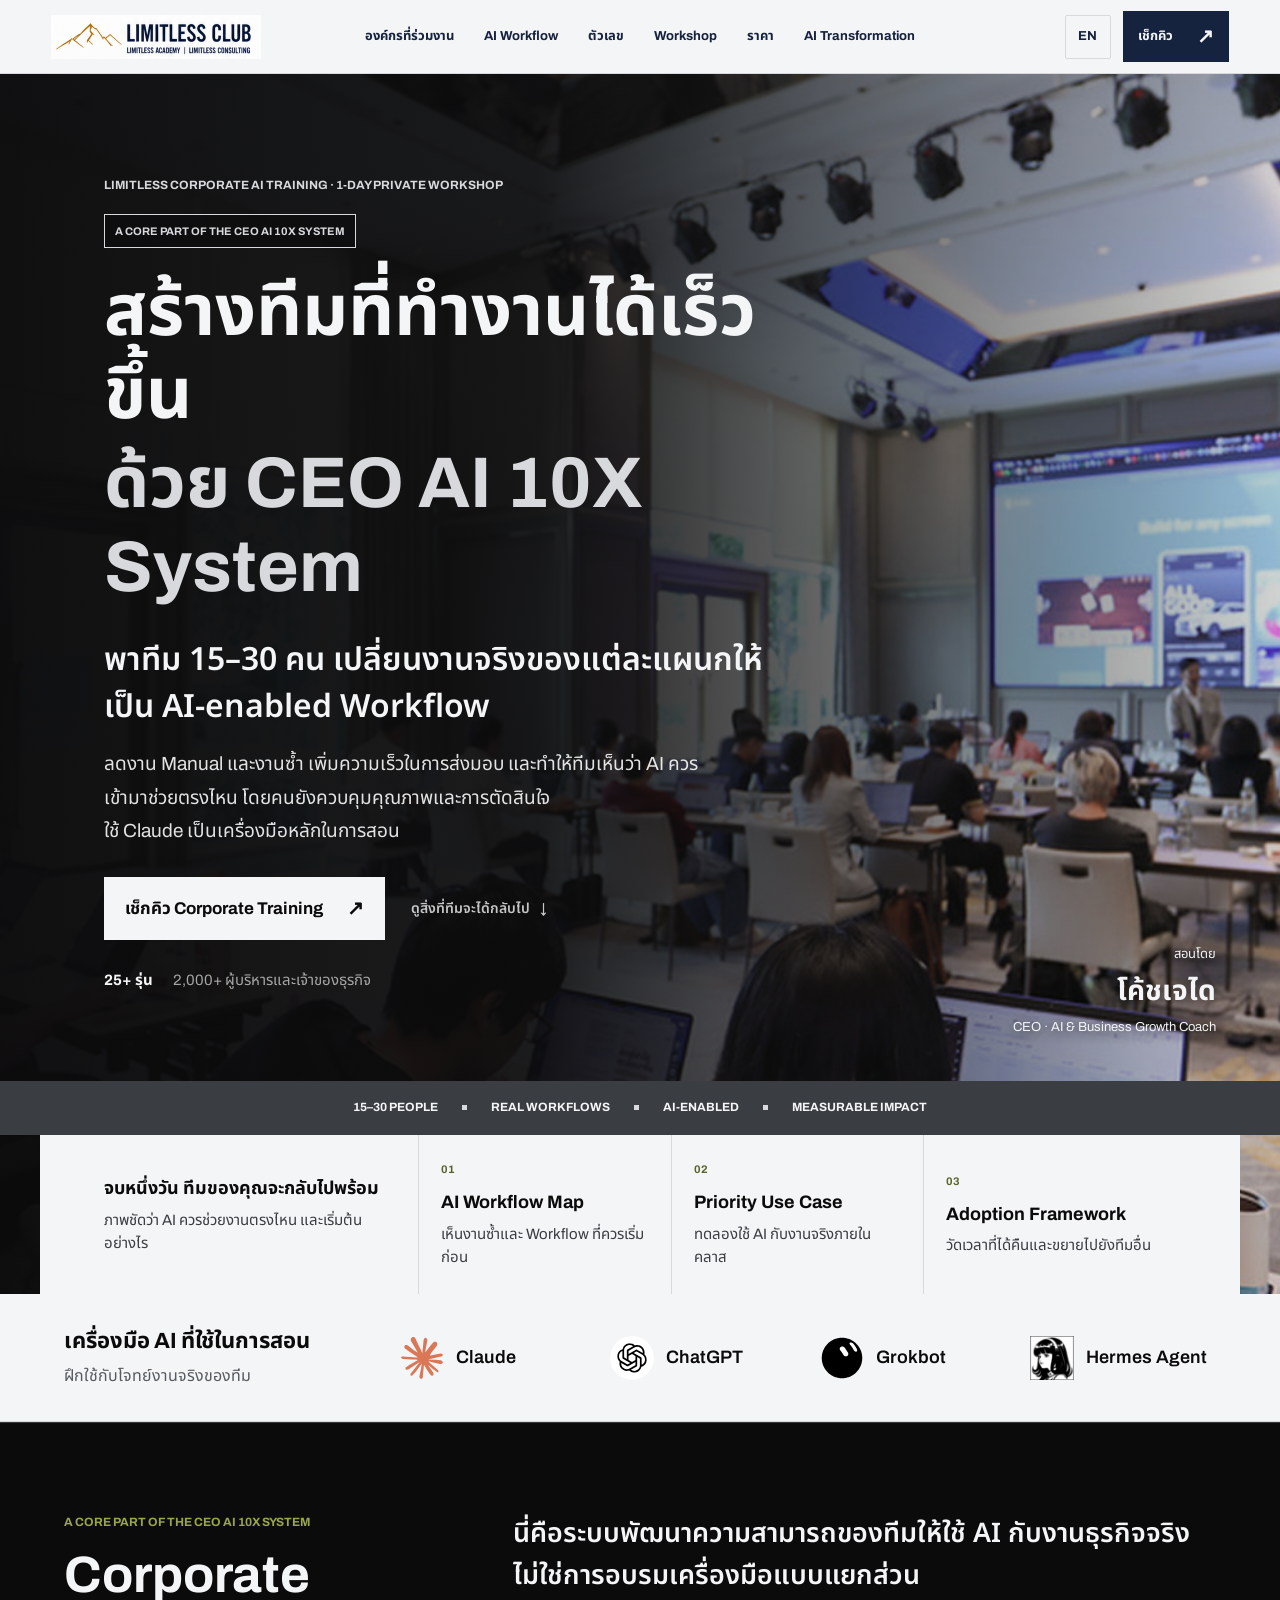
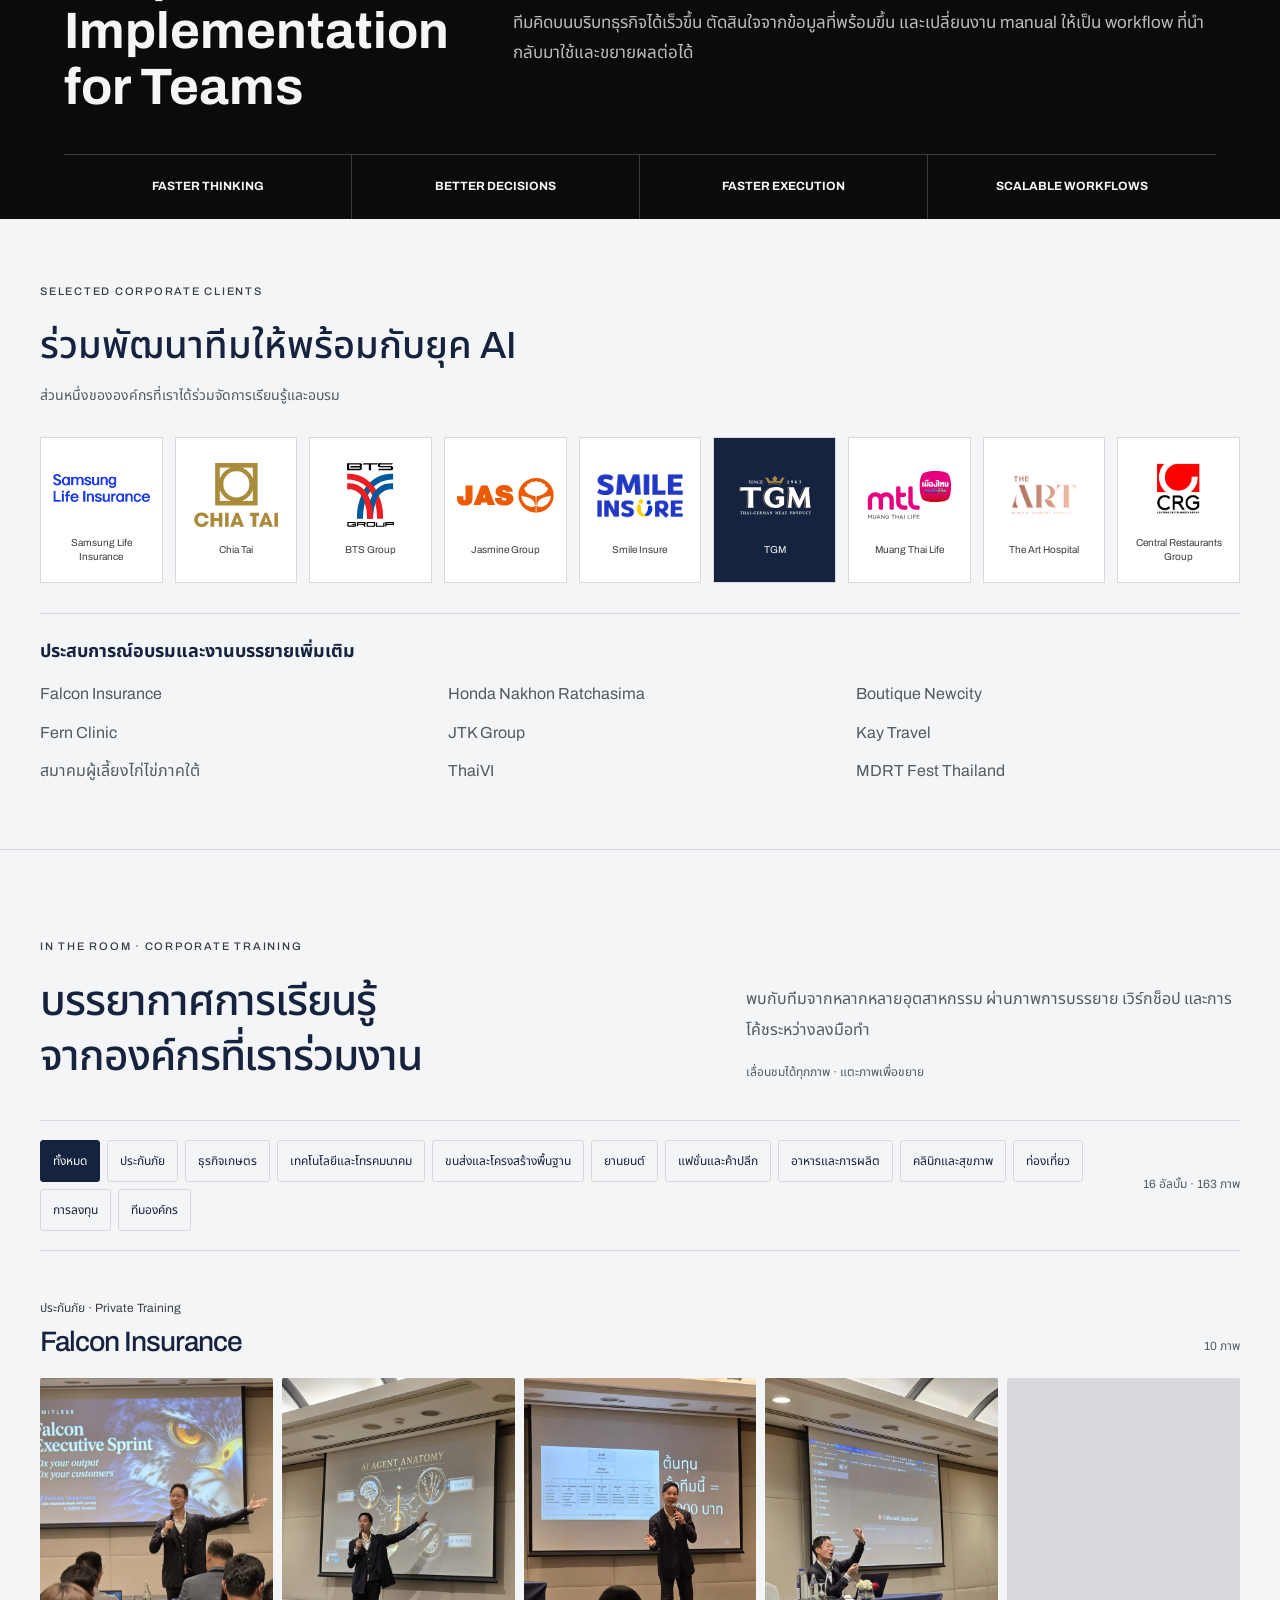
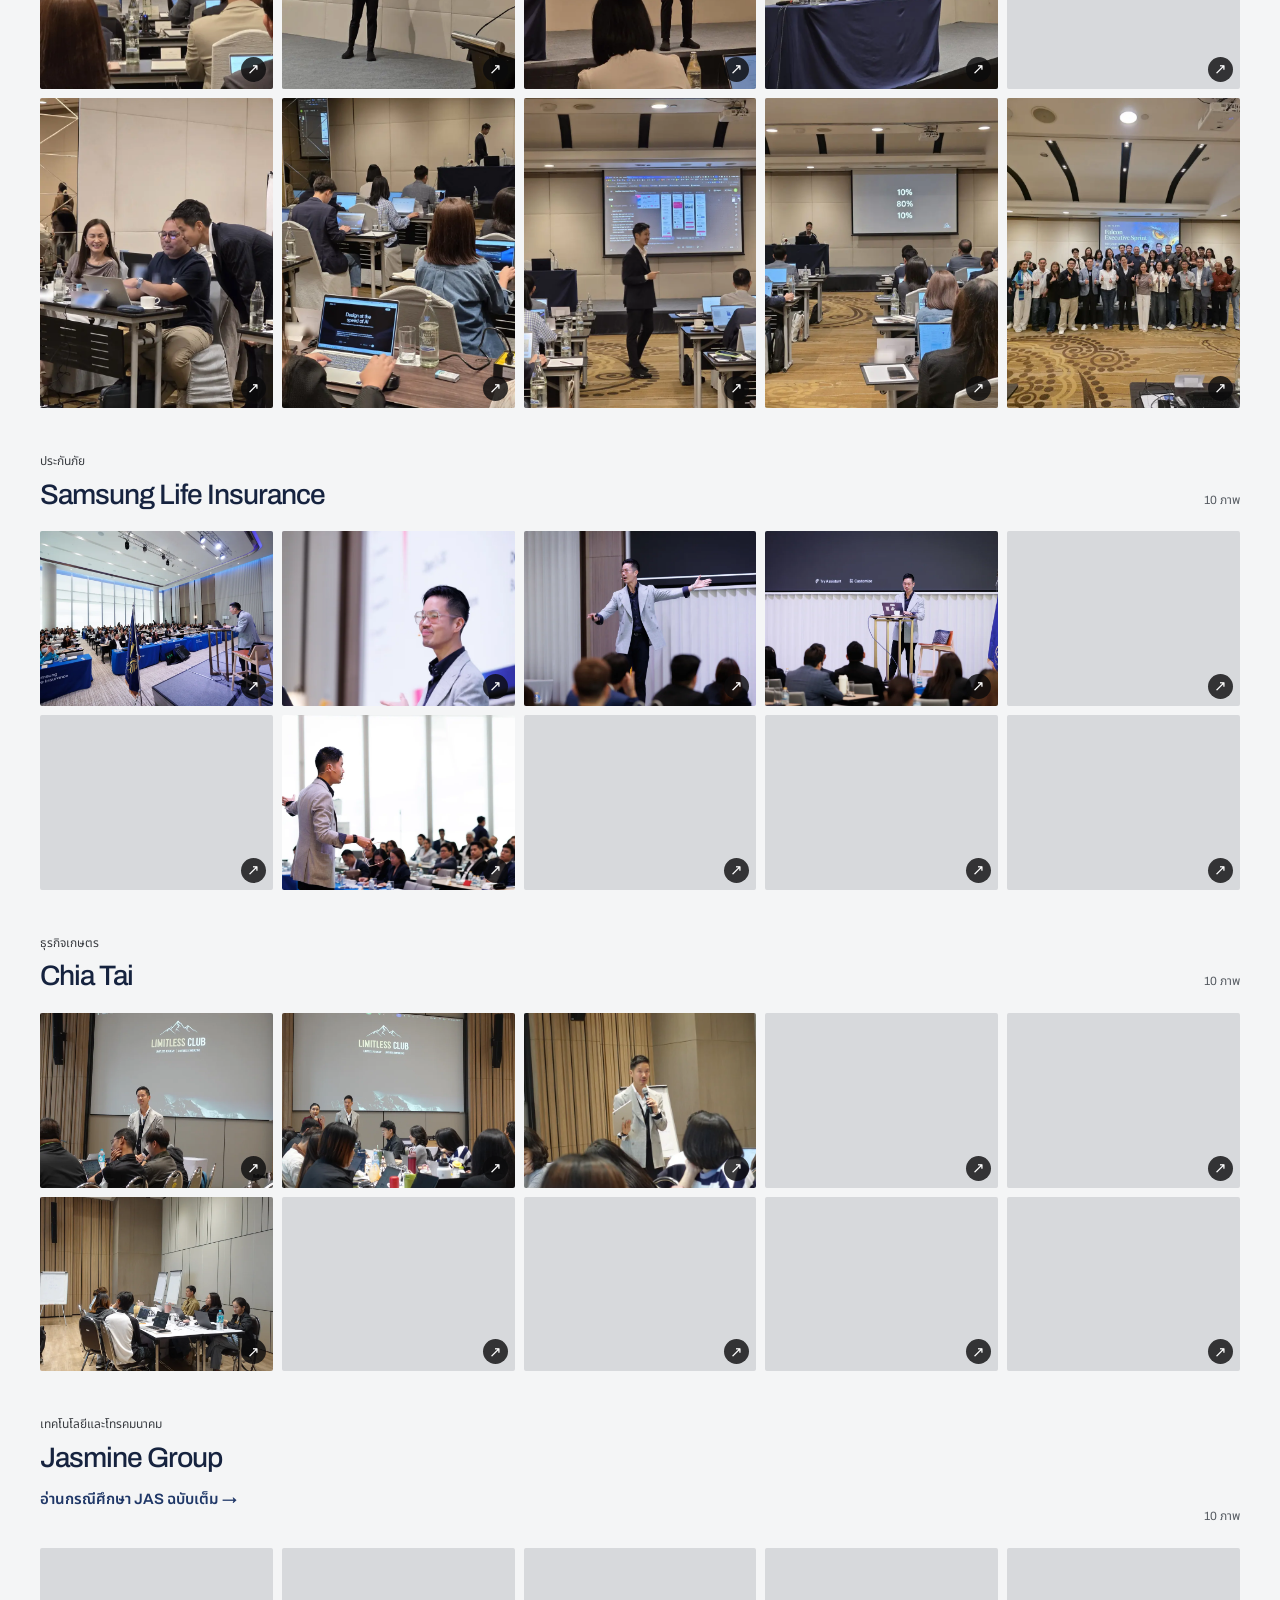
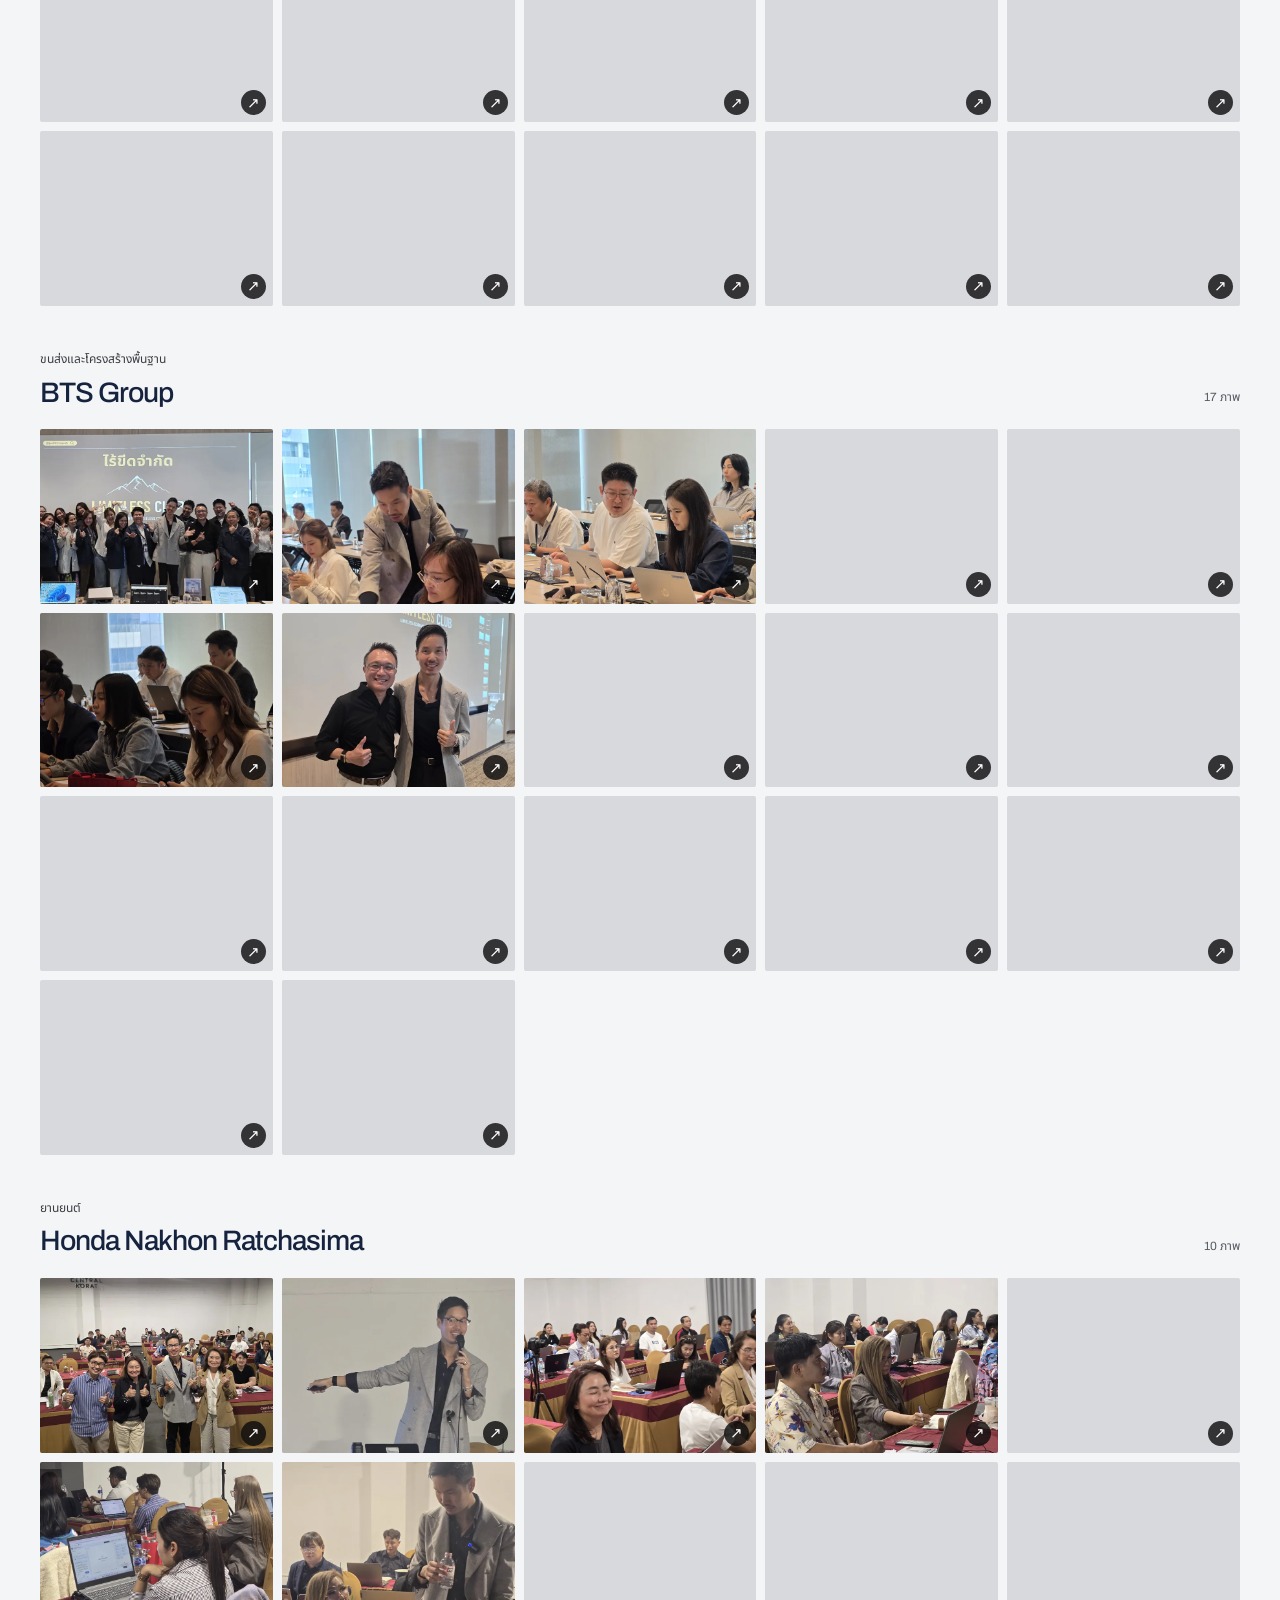
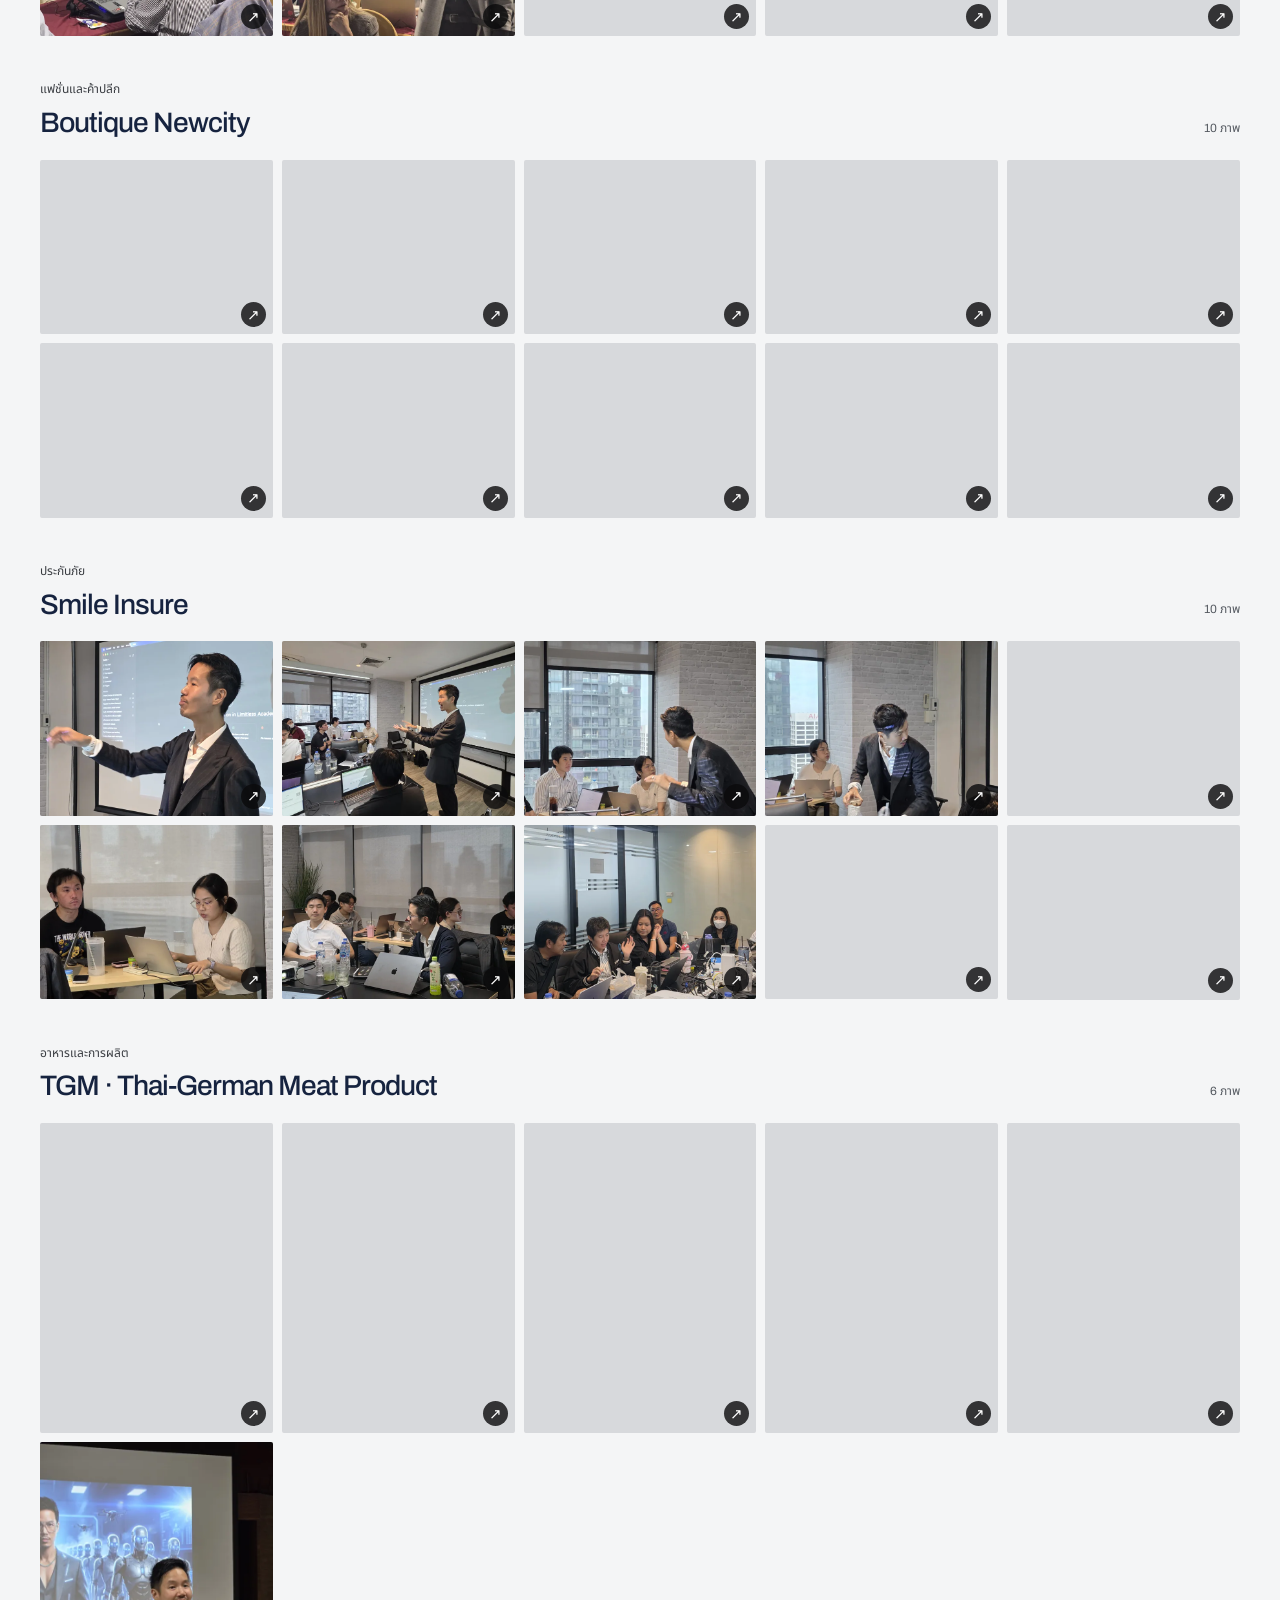
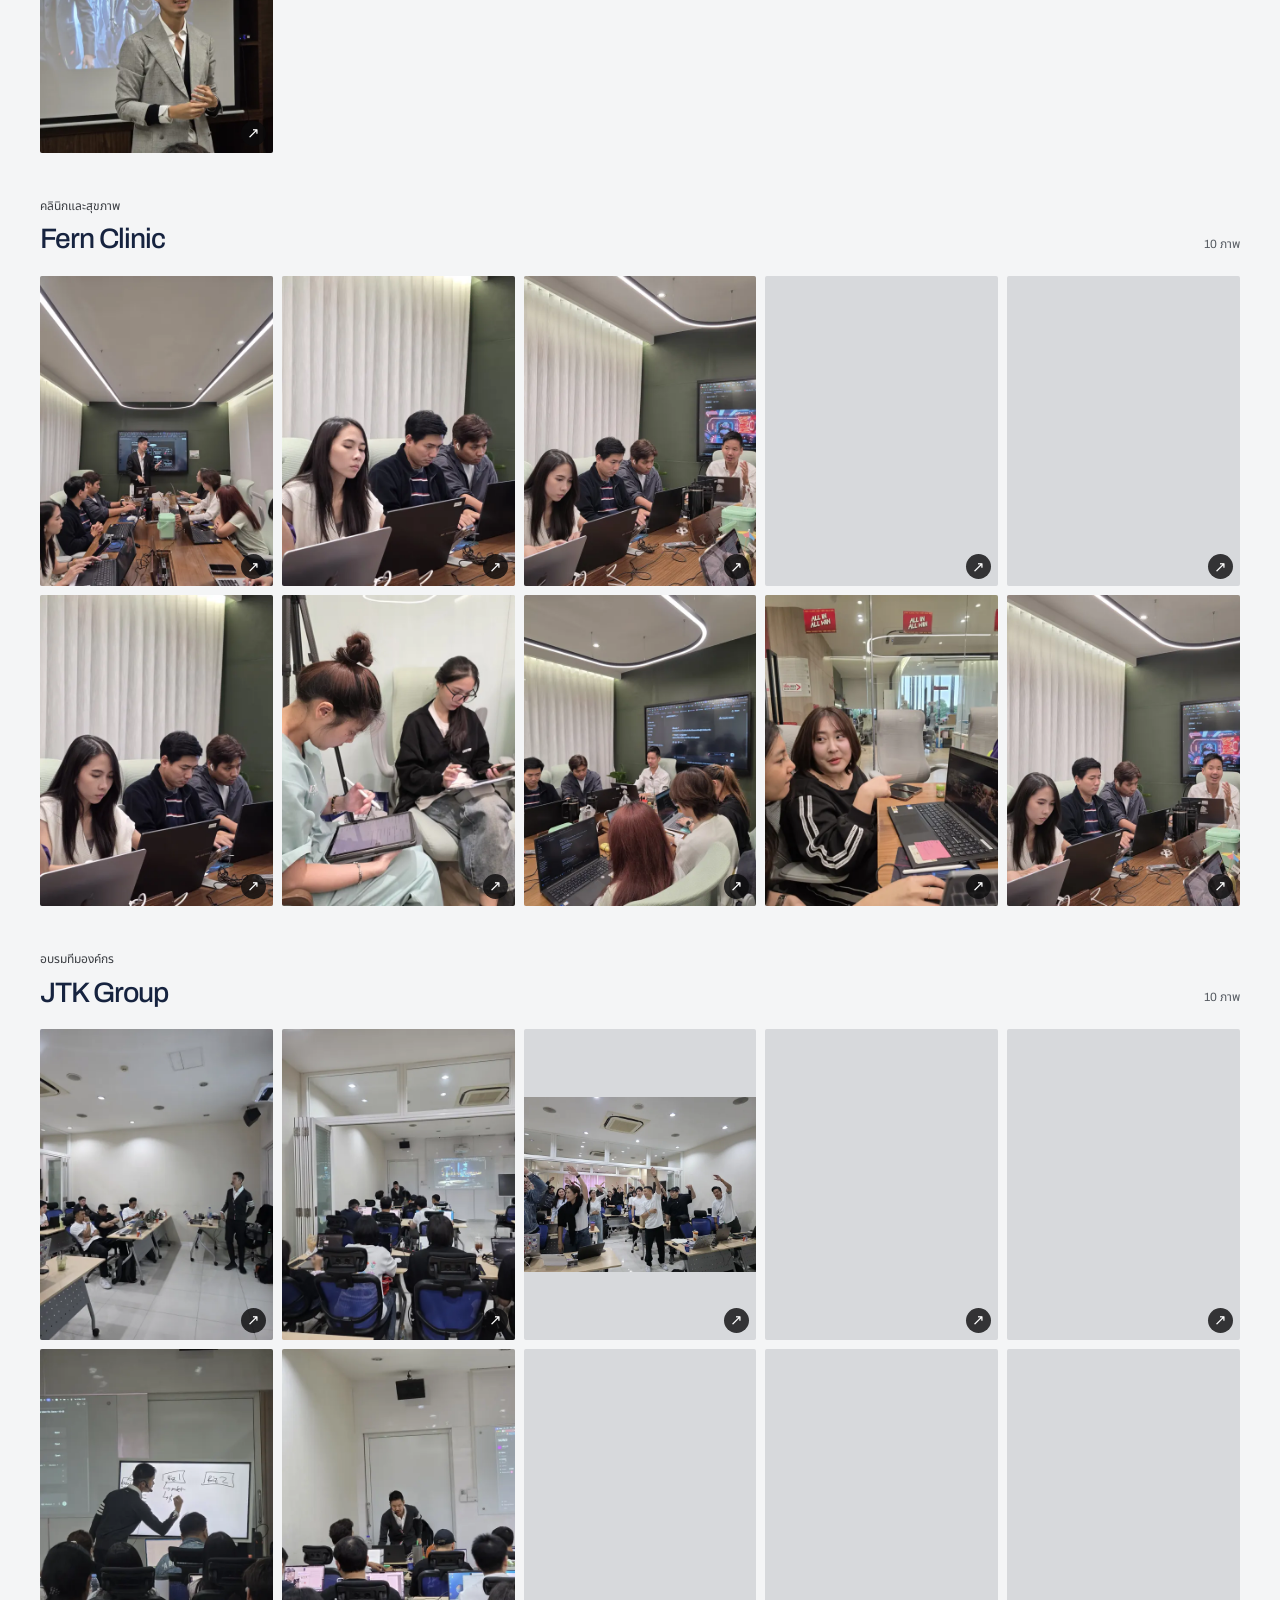
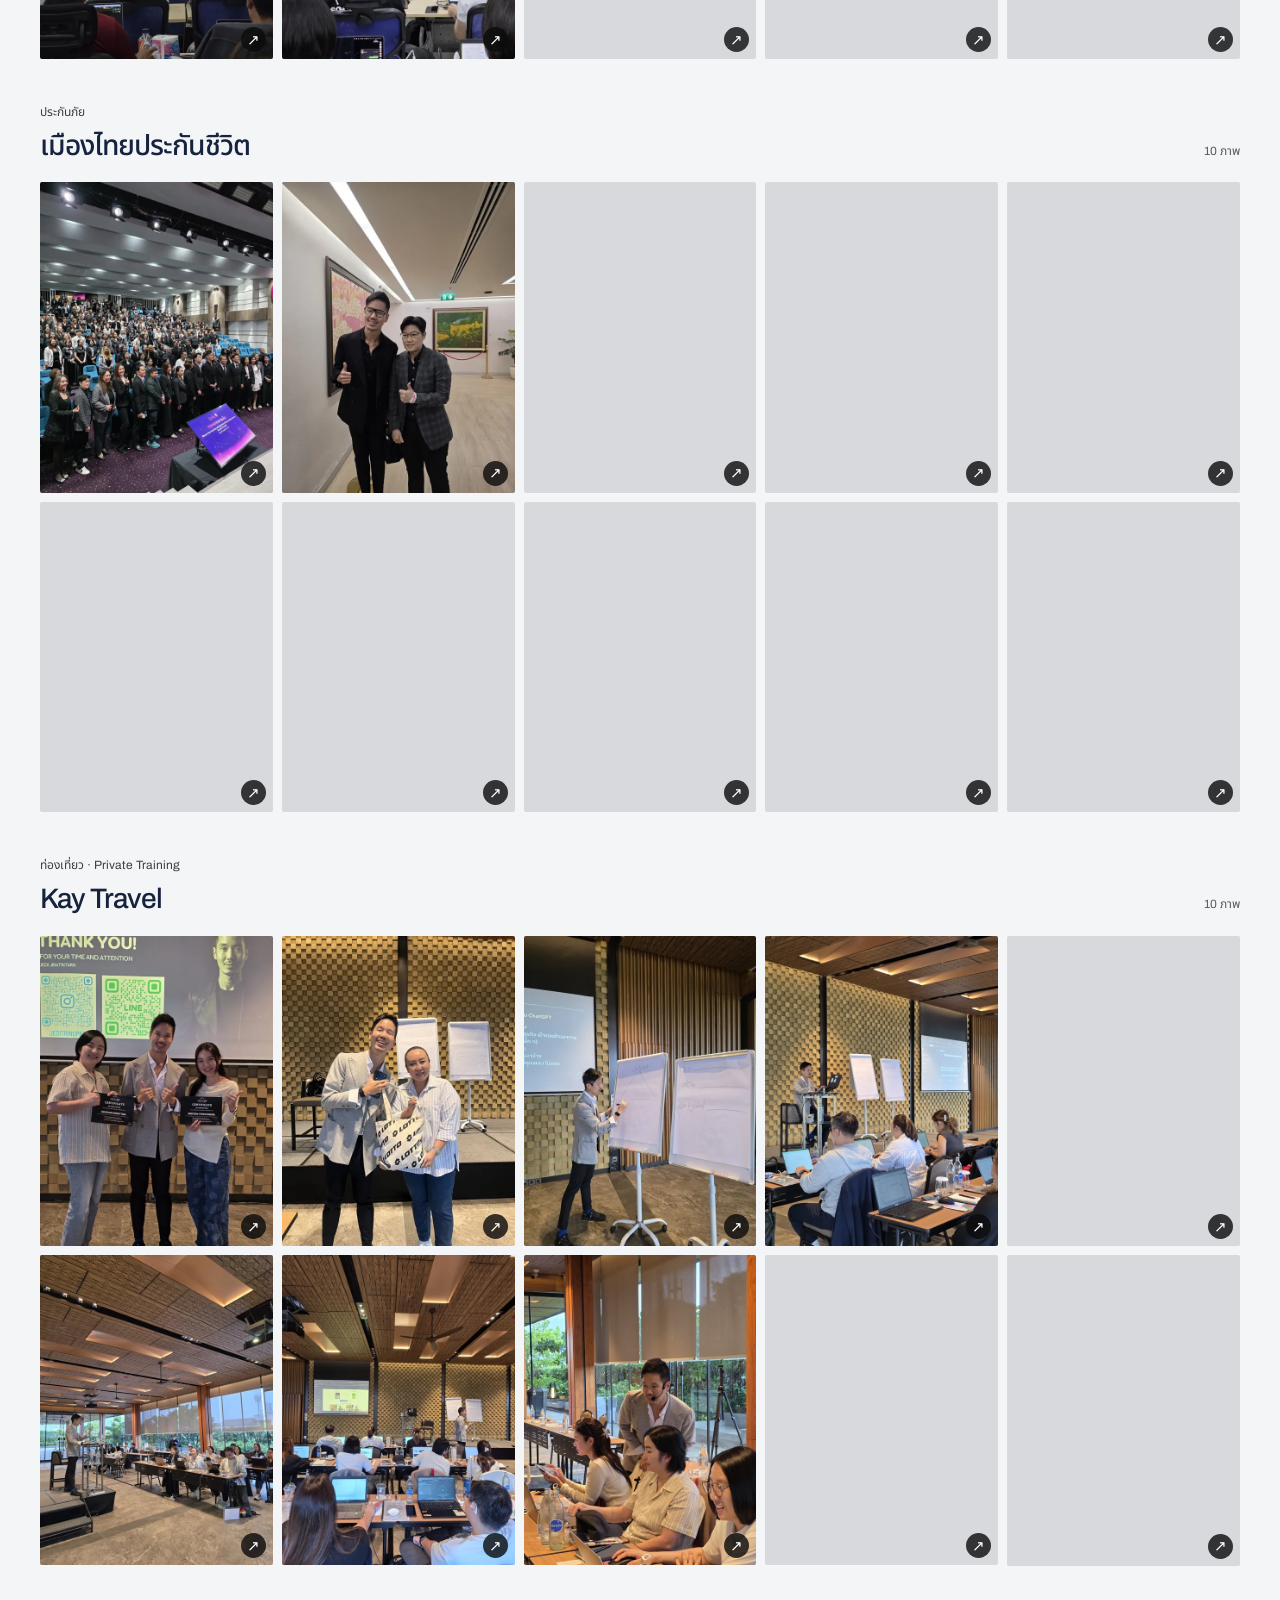
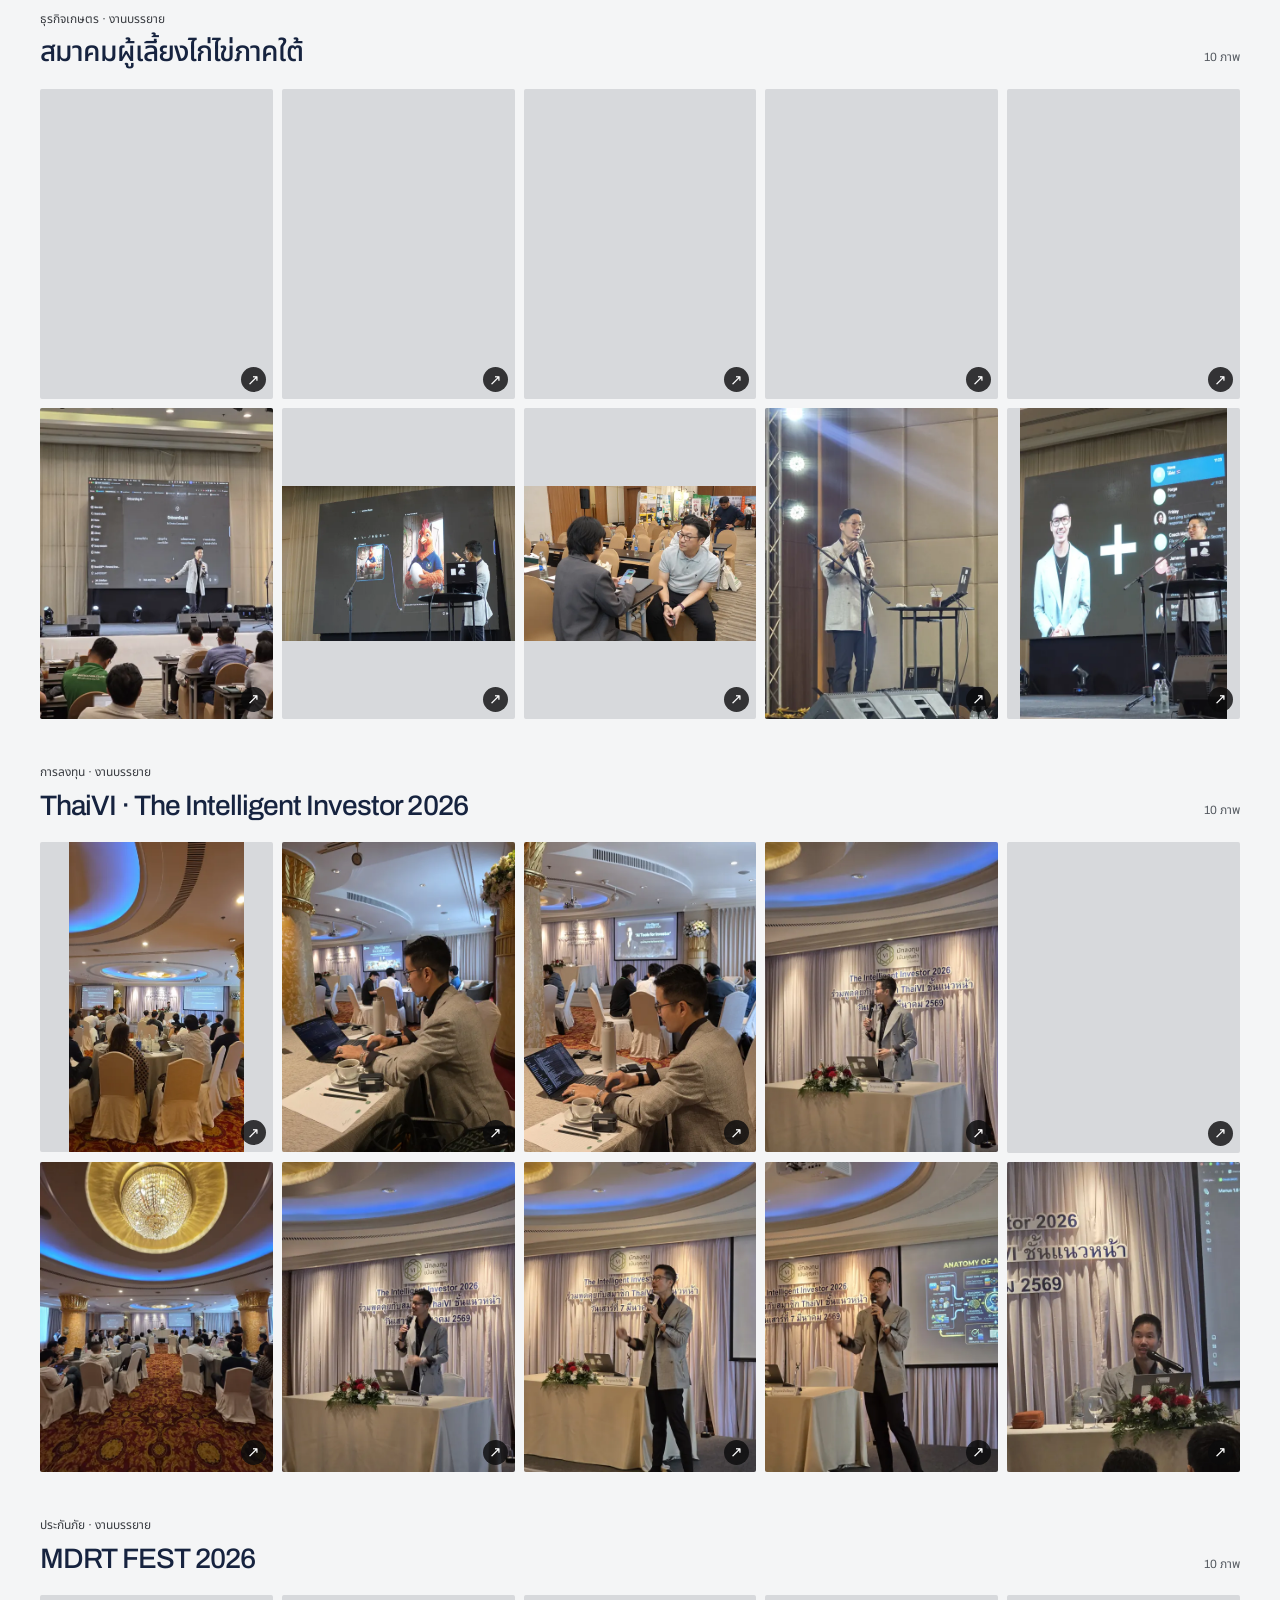
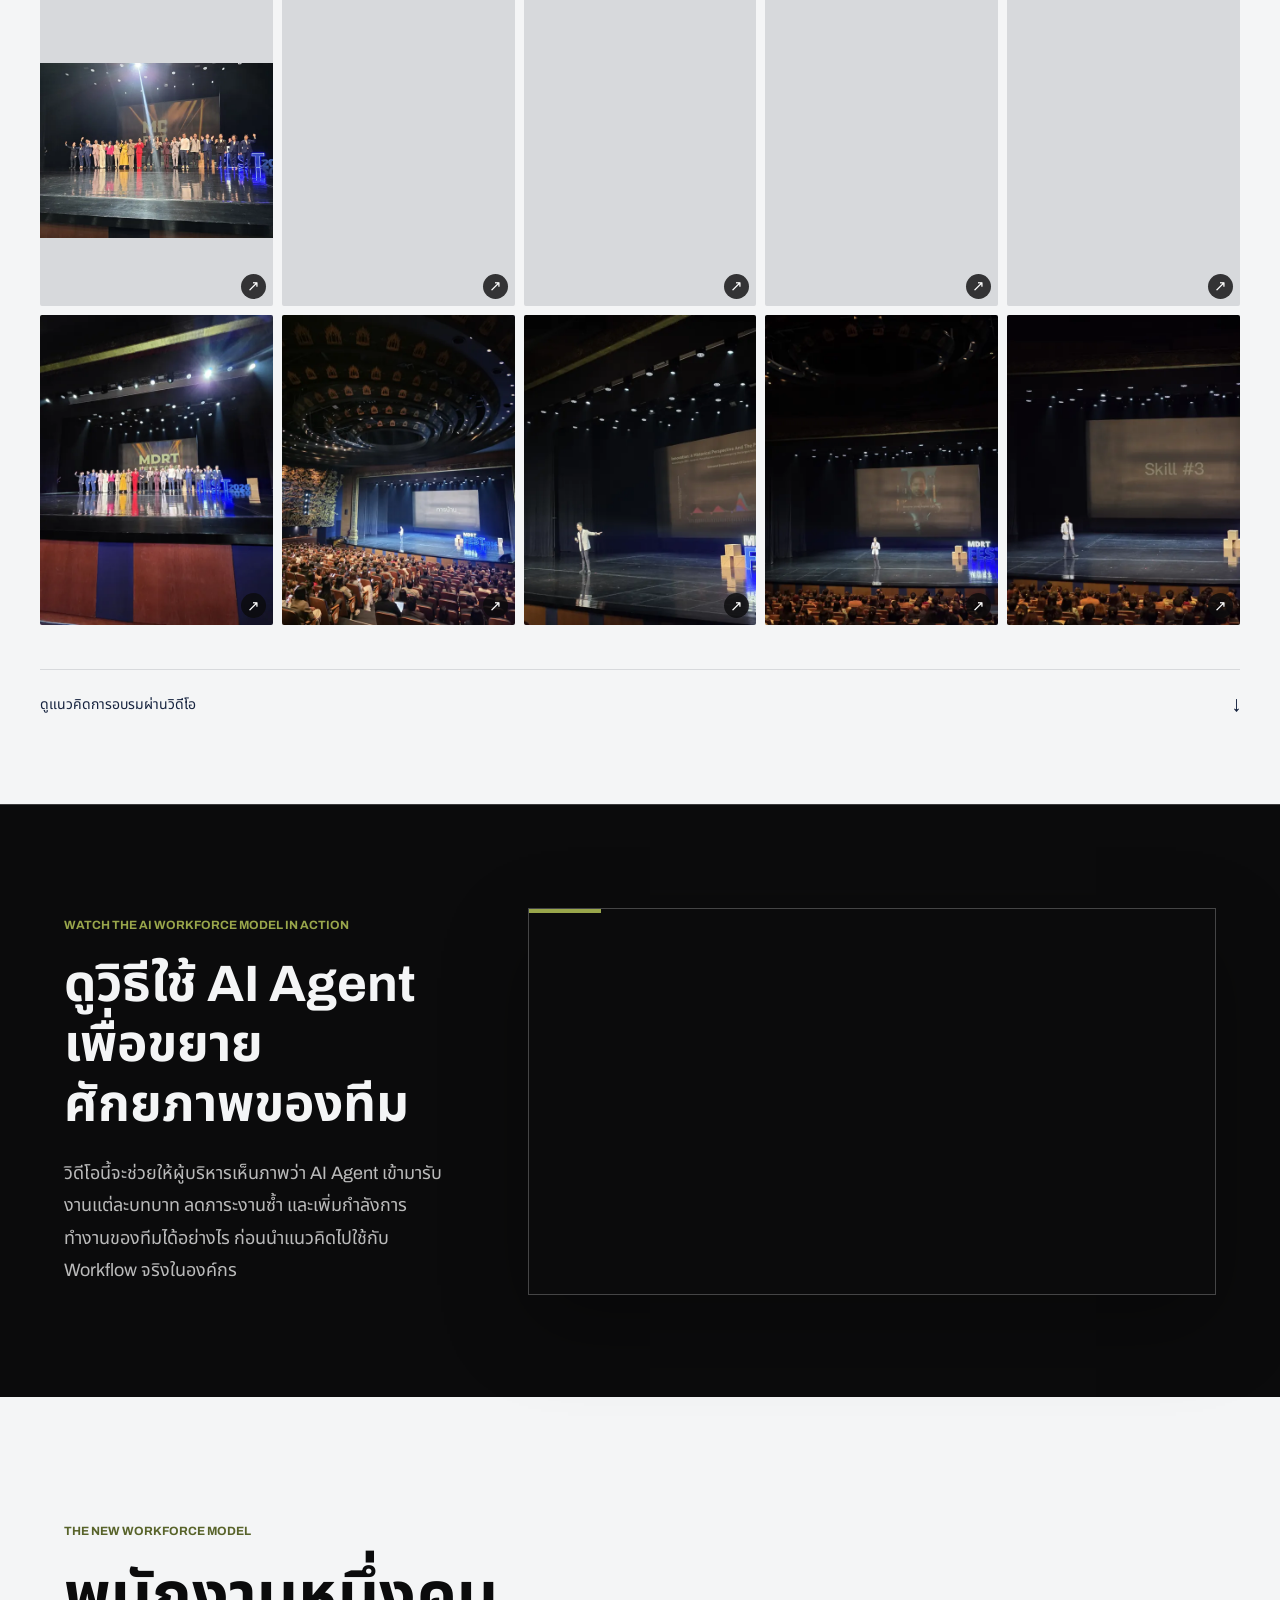
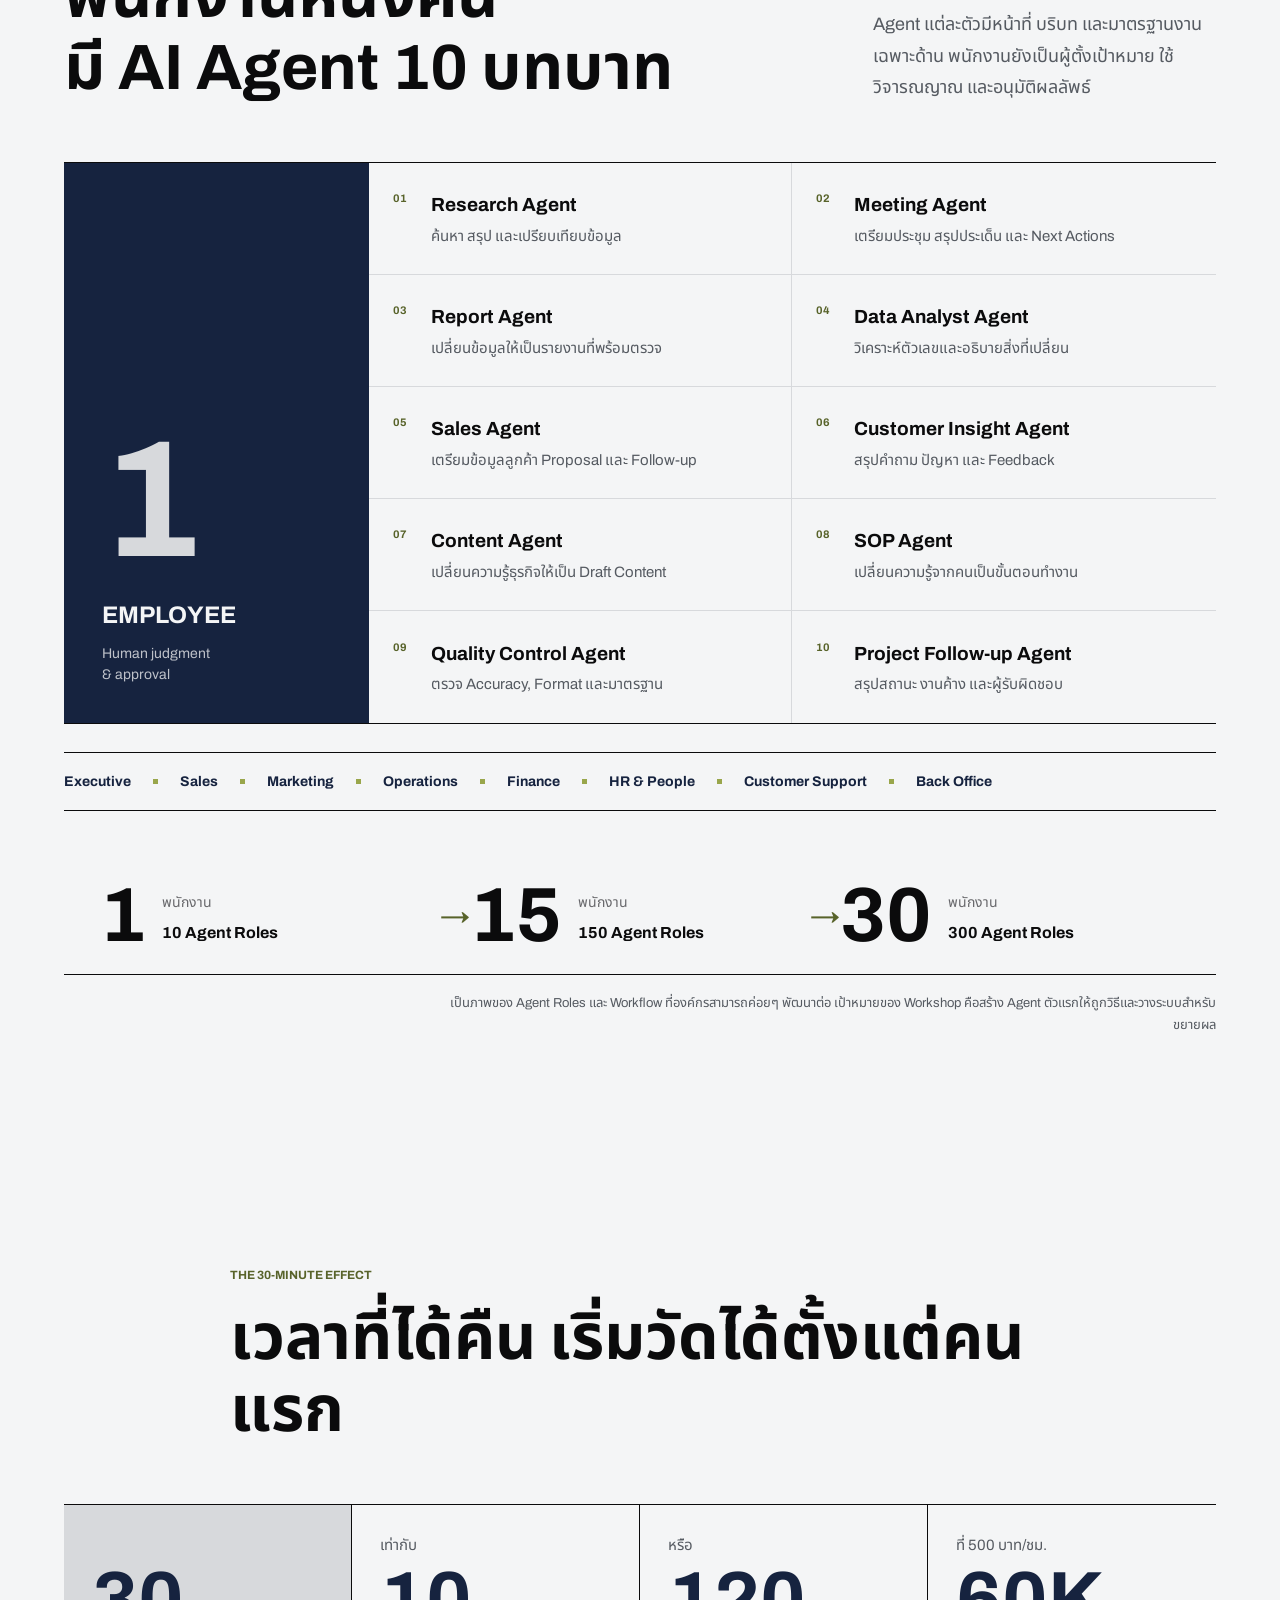
==== commit 20238340: "Prepare bilingual corporate contact and footer improvements for preview" ====
--- a/index.html
+++ b/index.html
@@ -9,11 +9,11 @@
   <meta property="og:type" content="website" />
   <meta property="og:title" content="Limitless Corporate AI Training | CEO AI 10X System for Teams" />
   <meta property="og:description" content="นำ CEO AI 10X System ไปใช้กับทีม ลดงานซ้ำ เพิ่มความเร็ว และยกระดับ Workflow จากงานจริงของแต่ละแผนก" />
-  <meta property="og:url" content="https://limitless-corporate-training.vercel.app/" />
-  <meta property="og:image" content="https://limitless-corporate-training.vercel.app/assets/workshop-hero-wide.jpg" />
+  <meta property="og:url" content="https://corporate-ai-training-seven.vercel.app/" />
+  <meta property="og:image" content="https://corporate-ai-training-seven.vercel.app/assets/workshop-hero-wide.jpg" />
   <meta name="twitter:card" content="summary_large_image" />
-  <meta name="twitter:image" content="https://limitless-corporate-training.vercel.app/assets/workshop-hero-wide.jpg" />
-  <link rel="canonical" href="https://limitless-corporate-training.vercel.app/" />
+  <meta name="twitter:image" content="https://corporate-ai-training-seven.vercel.app/assets/workshop-hero-wide.jpg" />
+  <link rel="canonical" href="https://corporate-ai-training-seven.vercel.app/" />
   <link rel="icon" type="image/png" href="assets/favicon.png" />
   <link rel="stylesheet" href="styles.css" />
   <link rel="stylesheet" href="gallery.css" />
@@ -92,7 +92,7 @@
       </div>
     </section>
 
-<section class="client-logos" id="clients" aria-labelledby="clients-title"><div class="client-logos__inner"><p class="training-gallery__eyebrow">SELECTED CORPORATE CLIENTS</p><h2 id="clients-title">ร่วมพัฒนาทีมให้พร้อมกับยุค AI</h2><p class="client-logos__lead">ส่วนหนึ่งขององค์กรที่เราได้ร่วมจัดการเรียนรู้และอบรม</p><div class="client-logos__grid"><a class="client-logos__item" href="#gallery-samsung" aria-label="ดูภาพอบรม Samsung Life Insurance"><img src="assets/client-logos/samsung.png" alt="Samsung Life Insurance" width="180" height="72" loading="lazy"><span>Samsung Life Insurance</span></a><a class="client-logos__item" href="#gallery-chia-tai" aria-label="ดูภาพอบรม Chia Tai"><img src="assets/client-logos/chia-tai.png" alt="Chia Tai" width="180" height="72" loading="lazy"><span>Chia Tai</span></a><a class="client-logos__item" href="#gallery-bts" aria-label="ดูภาพอบรม BTS Group"><img src="assets/client-logos/bts.svg" alt="BTS Group" width="180" height="72" loading="lazy"><span>BTS Group</span></a><a class="client-logos__item" href="#gallery-jasmine" aria-label="ดูภาพอบรม Jasmine Group"><img src="assets/client-logos/jasmine.svg" alt="Jasmine Group" width="180" height="72" loading="lazy"><span>Jasmine Group</span></a><a class="client-logos__item" href="#gallery-smile" aria-label="ดูภาพอบรม Smile Insure"><img src="assets/client-logos/smile.png" alt="Smile Insure" width="180" height="72" loading="lazy"><span>Smile Insure</span></a><a class="client-logos__item" href="#gallery-tgm" aria-label="ดูภาพอบรม TGM"><img src="assets/client-logos/tgm.svg" alt="TGM" width="180" height="72" loading="lazy"><span>TGM</span></a><div class="client-logos__item"><img src="assets/client-logos/muang-thai-life.svg" alt="Muang Thai Life" width="180" height="72" loading="lazy"><span>Muang Thai Life</span></div><div class="client-logos__item"><img src="assets/client-logos/the-art-hospital.png" alt="The Art Hospital" width="180" height="72" loading="lazy"><span>The Art Hospital</span></div><div class="client-logos__item"><img src="assets/client-logos/central-restaurants-group.png" alt="Central Restaurants Group" width="180" height="72" loading="lazy"><span>Central Restaurants Group</span></div></div></div></section>
+<section class="client-logos" id="clients" aria-labelledby="clients-title"><div class="client-logos__inner"><p class="training-gallery__eyebrow">SELECTED CORPORATE CLIENTS</p><h2 id="clients-title">ร่วมพัฒนาทีมให้พร้อมกับยุค AI</h2><p class="client-logos__lead">ส่วนหนึ่งขององค์กรที่เราได้ร่วมจัดการเรียนรู้และอบรม</p><div class="client-logos__grid"><a class="client-logos__item" href="#gallery-samsung" aria-label="ดูภาพอบรม Samsung Life Insurance"><img src="assets/client-logos/samsung.png" alt="Samsung Life Insurance" width="180" height="72" loading="lazy"><span>Samsung Life Insurance</span></a><a class="client-logos__item" href="#gallery-chia-tai" aria-label="ดูภาพอบรม Chia Tai"><img src="assets/client-logos/chia-tai.png" alt="Chia Tai" width="180" height="72" loading="lazy"><span>Chia Tai</span></a><a class="client-logos__item" href="#gallery-bts" aria-label="ดูภาพอบรม BTS Group"><img src="assets/client-logos/bts.svg" alt="BTS Group" width="180" height="72" loading="lazy"><span>BTS Group</span></a><a class="client-logos__item" href="#gallery-jasmine" aria-label="ดูภาพอบรม Jasmine Group"><img src="assets/client-logos/jasmine.svg" alt="Jasmine Group" width="180" height="72" loading="lazy"><span>Jasmine Group</span></a><a class="client-logos__item" href="#gallery-smile" aria-label="ดูภาพอบรม Smile Insure"><img src="assets/client-logos/smile.png" alt="Smile Insure" width="180" height="72" loading="lazy"><span>Smile Insure</span></a><a class="client-logos__item" href="#gallery-tgm" aria-label="ดูภาพอบรม TGM"><img src="assets/client-logos/tgm.svg" alt="TGM" width="180" height="72" loading="lazy"><span>TGM</span></a><div class="client-logos__item"><img src="assets/client-logos/muang-thai-life.svg" alt="Muang Thai Life" width="180" height="72" loading="lazy"><span>Muang Thai Life</span></div><div class="client-logos__item"><img src="assets/client-logos/the-art-hospital.png" alt="The Art Hospital" width="180" height="72" loading="lazy"><span>The Art Hospital</span></div><div class="client-logos__item"><img src="assets/client-logos/central-restaurants-group.png" alt="Central Restaurants Group" width="180" height="72" loading="lazy"><span>Central Restaurants Group</span></div></div><div class="client-name-list"><h3>ประสบการณ์อบรมและงานบรรยายเพิ่มเติม</h3><ul><li>Falcon Insurance</li><li>Honda Nakhon Ratchasima</li><li>Boutique Newcity</li><li>Fern Clinic</li><li>JTK Group</li><li>Kay Travel</li><li>สมาคมผู้เลี้ยงไก่ไข่ภาคใต้</li><li>ThaiVI</li><li>MDRT Fest Thailand</li></ul></div></div></section>
 <section class="training-gallery" id="gallery" aria-labelledby="gallery-title"><div class="training-gallery__inner"><header class="training-gallery__intro"><div><p class="training-gallery__eyebrow">IN THE ROOM · CORPORATE TRAINING</p><h2 id="gallery-title">บรรยากาศการเรียนรู้<br />จากองค์กรที่เราร่วมงาน</h2></div><div class="training-gallery__lead"><p>พบกับทีมจากหลากหลายอุตสาหกรรม ผ่านภาพการบรรยาย เวิร์กช็อป และการโค้ชระหว่างลงมือทำ</p><p class="training-gallery__hint">เลื่อนชมได้ทุกภาพ · แตะภาพเพื่อขยาย</p></div></header><div class="training-gallery__toolbar"><div class="training-gallery__filters" role="group" aria-label="เลือกอุตสาหกรรม" hidden><button type="button" data-industry-filter="all" aria-pressed="true">ทั้งหมด</button><button type="button" data-industry-filter="insurance" aria-pressed="false">ประกันภัย</button><button type="button" data-industry-filter="agriculture" aria-pressed="false">ธุรกิจเกษตร</button><button type="button" data-industry-filter="technology" aria-pressed="false">เทคโนโลยีและโทรคมนาคม</button><button type="button" data-industry-filter="transport" aria-pressed="false">ขนส่งและโครงสร้างพื้นฐาน</button><button type="button" data-industry-filter="automotive" aria-pressed="false">ยานยนต์</button><button type="button" data-industry-filter="retail" aria-pressed="false">แฟชั่นและค้าปลีก</button><button type="button" data-industry-filter="food" aria-pressed="false">อาหารและการผลิต</button><button type="button" data-industry-filter="healthcare" aria-pressed="false">คลินิกและสุขภาพ</button><button type="button" data-industry-filter="travel" aria-pressed="false">ท่องเที่ยว</button><button type="button" data-industry-filter="investment" aria-pressed="false">การลงทุน</button><button type="button" data-industry-filter="business" aria-pressed="false">ทีมองค์กร</button></div><p class="training-gallery__summary" role="status" aria-live="polite" aria-atomic="true">16 อัลบั้ม · 163 ภาพ</p></div><!--client:falcon:album--><article class="training-gallery__company training-gallery__company--new" data-industry="insurance" data-company="Falcon Insurance" aria-labelledby="gallery-falcon"><header class="training-gallery__company-heading"><div><p class="training-gallery__industry">ประกันภัย · Private Training</p><h3 id="gallery-falcon">Falcon Insurance</h3></div><span class="training-gallery__count">10 ภาพ</span></header><div class="training-gallery__grid"><a class="training-gallery__photo" href="assets/gallery/falcon-01-full.webp" data-gallery-photo data-caption="Falcon Insurance — เปิดคลาส Falcon Executive Sprint: 10x your output, 10x your customers" aria-label="ขยายภาพ: Falcon Insurance — เปิดคลาส Falcon Executive Sprint: 10x your output, 10x your customers"><img src="assets/gallery/falcon-01-thumb.webp" width="720" height="960" style="object-position:50% 35%" alt="Falcon Insurance — เปิดคลาส Falcon Executive Sprint: 10x your output, 10x your customers" loading="lazy" decoding="async"><span class="training-gallery__enlarge" aria-hidden="true">↗</span></a><a class="training-gallery__photo" href="assets/gallery/falcon-02-full.webp" data-gallery-photo data-caption="Falcon Insurance — AI Agent มี 4 ส่วน: Brain, Tools, Skills และ Scheduled Tasks" aria-label="ขยายภาพ: Falcon Insurance — AI Agent มี 4 ส่วน: Brain, Tools, Skills และ Scheduled Tasks"><img src="assets/gallery/falcon-02-thumb.webp" width="720" height="960" style="object-position:50% 45%" alt="Falcon Insurance — AI Agent มี 4 ส่วน: Brain, Tools, Skills และ Scheduled Tasks" loading="lazy" decoding="async"><span class="training-gallery__enlarge" aria-hidden="true">↗</span></a><a class="training-gallery__photo" href="assets/gallery/falcon-03-full.webp" data-gallery-photo data-caption="Falcon Insurance — ตัวอย่างผังทีม AI Agent ที่แบ่งหน้าที่ชัดเจนเหมือนทีมงานจริง" aria-label="ขยายภาพ: Falcon Insurance — ตัวอย่างผังทีม AI Agent ที่แบ่งหน้าที่ชัดเจนเหมือนทีมงานจริง"><img src="assets/gallery/falcon-03-thumb.webp" width="720" height="960" style="object-position:50% 40%" alt="Falcon Insurance — ตัวอย่างผังทีม AI Agent ที่แบ่งหน้าที่ชัดเจนเหมือนทีมงานจริง" loading="lazy" decoding="async"><span class="training-gallery__enlarge" aria-hidden="true">↗</span></a><a class="training-gallery__photo" href="assets/gallery/falcon-04-full.webp" data-gallery-photo data-caption="Falcon Insurance — สาธิตสดบน Claude: Projects, Artifacts, Scheduled และ Customize" aria-label="ขยายภาพ: Falcon Insurance — สาธิตสดบน Claude: Projects, Artifacts, Scheduled และ Customize"><img src="assets/gallery/falcon-04-thumb.webp" width="720" height="960" style="object-position:50% 50%" alt="Falcon Insurance — สาธิตสดบน Claude: Projects, Artifacts, Scheduled และ Customize" loading="lazy" decoding="async"><span class="training-gallery__enlarge" aria-hidden="true">↗</span></a><a class="training-gallery__photo" href="assets/gallery/falcon-05-full.webp" data-gallery-photo data-caption="Falcon Insurance — ผู้บริหารติดตามการสาธิตสดช่วงเช้า" aria-label="ขยายภาพ: Falcon Insurance — ผู้บริหารติดตามการสาธิตสดช่วงเช้า"><img src="assets/gallery/falcon-05-thumb.webp" width="720" height="960" style="object-position:50% 60%" alt="Falcon Insurance — ผู้บริหารติดตามการสาธิตสดช่วงเช้า" loading="lazy" decoding="async"><span class="training-gallery__enlarge" aria-hidden="true">↗</span></a><a class="training-gallery__photo" href="assets/gallery/falcon-06-full.webp" data-gallery-photo data-caption="Falcon Insurance — โค้ชเดินดูงานรายคนระหว่างฝึกกับไฟล์ตัวอย่าง" aria-label="ขยายภาพ: Falcon Insurance — โค้ชเดินดูงานรายคนระหว่างฝึกกับไฟล์ตัวอย่าง"><img src="assets/gallery/falcon-06-thumb.webp" width="720" height="960" style="object-position:50% 50%" alt="Falcon Insurance — โค้ชเดินดูงานรายคนระหว่างฝึกกับไฟล์ตัวอย่าง" loading="lazy" decoding="async"><span class="training-gallery__enlarge" aria-hidden="true">↗</span></a><a class="training-gallery__photo" href="assets/gallery/falcon-07-full.webp" data-gallery-photo data-caption="Falcon Insurance — ห้องทดลองเว็บรับแจ้งเคลม: ออกแบบหน้าจอด้วย Google Stitch" aria-label="ขยายภาพ: Falcon Insurance — ห้องทดลองเว็บรับแจ้งเคลม: ออกแบบหน้าจอด้วย Google Stitch"><img src="assets/gallery/falcon-07-thumb.webp" width="720" height="960" style="object-position:50% 60%" alt="Falcon Insurance — ห้องทดลองเว็บรับแจ้งเคลม: ออกแบบหน้าจอด้วย Google Stitch" loading="lazy" decoding="async"><span class="training-gallery__enlarge" aria-hidden="true">↗</span></a><a class="training-gallery__photo" href="assets/gallery/falcon-08-full.webp" data-gallery-photo data-caption="Falcon Insurance — ตัวอย่างหน้าจอแจ้งเคลมที่ AI ออกแบบให้ภายในคลาส" aria-label="ขยายภาพ: Falcon Insurance — ตัวอย่างหน้าจอแจ้งเคลมที่ AI ออกแบบให้ภายในคลาส"><img src="assets/gallery/falcon-08-thumb.webp" width="720" height="960" style="object-position:50% 45%" alt="Falcon Insurance — ตัวอย่างหน้าจอแจ้งเคลมที่ AI ออกแบบให้ภายในคลาส" loading="lazy" decoding="async"><span class="training-gallery__enlarge" aria-hidden="true">↗</span></a><a class="training-gallery__photo" href="assets/gallery/falcon-09-full.webp" data-gallery-photo data-caption="Falcon Insurance — กรอบ 10/80/10: คนเริ่ม 10% AI ทำ 80% คนตรวจ 10%" aria-label="ขยายภาพ: Falcon Insurance — กรอบ 10/80/10: คนเริ่ม 10% AI ทำ 80% คนตรวจ 10%"><img src="assets/gallery/falcon-09-thumb.webp" width="720" height="960" style="object-position:50% 45%" alt="Falcon Insurance — กรอบ 10/80/10: คนเริ่ม 10% AI ทำ 80% คนตรวจ 10%" loading="lazy" decoding="async"><span class="training-gallery__enlarge" aria-hidden="true">↗</span></a><a class="training-gallery__photo" href="assets/gallery/falcon-10-full.webp" data-gallery-photo data-caption="Falcon Insurance — ภาพหมู่ปิดคลาส Falcon Executive Sprint" aria-label="ขยายภาพ: Falcon Insurance — ภาพหมู่ปิดคลาส Falcon Executive Sprint"><img src="assets/gallery/falcon-10-thumb.webp" width="720" height="960" style="object-position:50% 50%" alt="Falcon Insurance — ภาพหมู่ปิดคลาส Falcon Executive Sprint" loading="lazy" decoding="async"><span class="training-gallery__enlarge" aria-hidden="true">↗</span></a></div></article><!--/client:falcon:album--><article class="training-gallery__company" data-industry="insurance" data-company="Samsung Life Insurance" aria-labelledby="gallery-samsung"><header class="training-gallery__company-heading"><div><p class="training-gallery__industry">ประกันภัย</p><h3 id="gallery-samsung">Samsung Life Insurance</h3></div><span class="training-gallery__count">10 ภาพ</span></header><div class="training-gallery__grid"><a class="training-gallery__photo" href="assets/gallery/samsung-01-full.webp?v=2" data-gallery-photo data-caption="Samsung Life Insurance — บรรยากาศการบรรยายและผู้เข้าร่วมงาน" aria-label="ขยายภาพ: Samsung Life Insurance — บรรยากาศการบรรยายและผู้เข้าร่วมงาน"><img src="assets/gallery/samsung-01-thumb.webp?v=2" width="2048" height="1365" style="object-position:50% 50%" alt="Samsung Life Insurance — บรรยากาศการบรรยายและผู้เข้าร่วมงาน" loading="lazy" decoding="async" /><span class="training-gallery__enlarge" aria-hidden="true">↗</span></a><a class="training-gallery__photo" href="assets/gallery/samsung-02-full.webp?v=2" data-gallery-photo data-caption="Samsung Life Insurance — โค้ชอธิบายเนื้อหาบนเวที" aria-label="ขยายภาพ: Samsung Life Insurance — โค้ชอธิบายเนื้อหาบนเวที"><img src="assets/gallery/samsung-02-thumb.webp?v=2" width="1365" height="2048" style="object-position:50% 45%" alt="Samsung Life Insurance — โค้ชอธิบายเนื้อหาบนเวที" loading="lazy" decoding="async" /><span class="training-gallery__enlarge" aria-hidden="true">↗</span></a><a class="training-gallery__photo" href="assets/gallery/samsung-03-full.webp?v=2" data-gallery-photo data-caption="Samsung Life Insurance — ช่วงบรรยายและแลกเปลี่ยนกับผู้เข้าร่วม" aria-label="ขยายภาพ: Samsung Life Insurance — ช่วงบรรยายและแลกเปลี่ยนกับผู้เข้าร่วม"><img src="assets/gallery/samsung-03-thumb.webp?v=2" width="2048" height="1365" style="object-position:50% 50%" alt="Samsung Life Insurance — ช่วงบรรยายและแลกเปลี่ยนกับผู้เข้าร่วม" loading="lazy" decoding="async" /><span class="training-gallery__enlarge" aria-hidden="true">↗</span></a><a class="training-gallery__photo" href="assets/gallery/samsung-04-full.webp?v=2" data-gallery-photo data-caption="Samsung Life Insurance — สาธิตการใช้งานระหว่างการบรรยาย" aria-label="ขยายภาพ: Samsung Life Insurance — สาธิตการใช้งานระหว่างการบรรยาย"><img src="assets/gallery/samsung-04-thumb.webp?v=2" width="2048" height="1365" style="object-position:50% 50%" alt="Samsung Life Insurance — สาธิตการใช้งานระหว่างการบรรยาย" loading="lazy" decoding="async" /><span class="training-gallery__enlarge" aria-hidden="true">↗</span></a><a class="training-gallery__photo" href="assets/gallery/samsung-05-full.webp?v=2" data-gallery-photo data-caption="Samsung Life Insurance — ผู้เข้าร่วมตั้งใจติดตามการบรรยาย" aria-label="ขยายภาพ: Samsung Life Insurance — ผู้เข้าร่วมตั้งใจติดตามการบรรยาย"><img src="assets/gallery/samsung-05-thumb.webp?v=2" width="2048" height="1365" style="object-position:50% 50%" alt="Samsung Life Insurance — ผู้เข้าร่วมตั้งใจติดตามการบรรยาย" loading="lazy" decoding="async" /><span class="training-gallery__enlarge" aria-hidden="true">↗</span></a><a class="training-gallery__photo" href="assets/gallery/samsung-06-full.webp?v=2" data-gallery-photo data-caption="Samsung Life Insurance — ผู้เข้าร่วมแลกเปลี่ยนความคิดเห็น" aria-label="ขยายภาพ: Samsung Life Insurance — ผู้เข้าร่วมแลกเปลี่ยนความคิดเห็น"><img src="assets/gallery/samsung-06-thumb.webp?v=2" width="2048" height="1365" style="object-position:50% 50%" alt="Samsung Life Insurance — ผู้เข้าร่วมแลกเปลี่ยนความคิดเห็น" loading="lazy" decoding="async" /><span class="training-gallery__enlarge" aria-hidden="true">↗</span></a><a class="training-gallery__photo" href="assets/gallery/samsung-07-full.webp?v=2" data-gallery-photo data-caption="Samsung Life Insurance — โค้ชพูดคุยกับผู้เข้าร่วม" aria-label="ขยายภาพ: Samsung Life Insurance — โค้ชพูดคุยกับผู้เข้าร่วม"><img src="assets/gallery/samsung-07-thumb.webp?v=2" width="2048" height="1365" style="object-position:50% 50%" alt="Samsung Life Insurance — โค้ชพูดคุยกับผู้เข้าร่วม" loading="lazy" decoding="async" /><span class="training-gallery__enlarge" aria-hidden="true">↗</span></a><a class="training-gallery__photo" href="assets/gallery/samsung-08-full.webp?v=2" data-gallery-photo data-caption="Samsung Life Insurance — เรียนรู้ผ่านตัวอย่างบนหน้าจอ" aria-label="ขยายภาพ: Samsung Life Insurance — เรียนรู้ผ่านตัวอย่างบนหน้าจอ"><img src="assets/gallery/samsung-08-thumb.webp?v=2" width="2048" height="1365" style="object-position:50% 50%" alt="Samsung Life Insurance — เรียนรู้ผ่านตัวอย่างบนหน้าจอ" loading="lazy" decoding="async" /><span class="training-gallery__enlarge" aria-hidden="true">↗</span></a><a class="training-gallery__photo" href="assets/gallery/samsung-09-full.webp?v=2" data-gallery-photo data-caption="Samsung Life Insurance — ภาพร่วมกับผู้เข้าร่วมงาน" aria-label="ขยายภาพ: Samsung Life Insurance — ภาพร่วมกับผู้เข้าร่วมงาน"><img src="assets/gallery/samsung-09-thumb.webp?v=2" width="2048" height="1365" style="object-position:50% 50%" alt="Samsung Life Insurance — ภาพร่วมกับผู้เข้าร่วมงาน" loading="lazy" decoding="async" /><span class="training-gallery__enlarge" aria-hidden="true">↗</span></a><a class="training-gallery__photo" href="assets/gallery/samsung-10-full.webp?v=2" data-gallery-photo data-caption="Samsung Life Insurance — โค้ชอธิบายแนวคิดหน้าห้อง" aria-label="ขยายภาพ: Samsung Life Insurance — โค้ชอธิบายแนวคิดหน้าห้อง"><img src="assets/gallery/samsung-10-thumb.webp?v=2" width="2048" height="1365" style="object-position:50% 50%" alt="Samsung Life Insurance — โค้ชอธิบายแนวคิดหน้าห้อง" loading="lazy" decoding="async" /><span class="training-gallery__enlarge" aria-hidden="true">↗</span></a></div></article><article class="training-gallery__company" data-industry="agriculture" data-company="Chia Tai" aria-labelledby="gallery-chia-tai"><header class="training-gallery__company-heading"><div><p class="training-gallery__industry">ธุรกิจเกษตร</p><h3 id="gallery-chia-tai">Chia Tai</h3></div><span class="training-gallery__count">10 ภาพ</span></header><div class="training-gallery__grid"><a class="training-gallery__photo" href="assets/gallery/chia-tai-01-full.webp?v=2" data-gallery-photo data-caption="Chia Tai — โค้ชนำการเรียนรู้ร่วมกับทีม" aria-label="ขยายภาพ: Chia Tai — โค้ชนำการเรียนรู้ร่วมกับทีม"><img src="assets/gallery/chia-tai-01-thumb.webp?v=2" width="5472" height="3648" style="object-position:50% 50%" alt="Chia Tai — โค้ชนำการเรียนรู้ร่วมกับทีม" loading="lazy" decoding="async" /><span class="training-gallery__enlarge" aria-hidden="true">↗</span></a><a class="training-gallery__photo" href="assets/gallery/chia-tai-02-full.webp?v=2" data-gallery-photo data-caption="Chia Tai — ผู้เข้าร่วมแลกเปลี่ยนกับโค้ช" aria-label="ขยายภาพ: Chia Tai — ผู้เข้าร่วมแลกเปลี่ยนกับโค้ช"><img src="assets/gallery/chia-tai-02-thumb.webp?v=2" width="5472" height="3648" style="object-position:50% 50%" alt="Chia Tai — ผู้เข้าร่วมแลกเปลี่ยนกับโค้ช" loading="lazy" decoding="async" /><span class="training-gallery__enlarge" aria-hidden="true">↗</span></a><a class="training-gallery__photo" href="assets/gallery/chia-tai-03-full.webp?v=2" data-gallery-photo data-caption="Chia Tai — อธิบายเนื้อหาระหว่างเวิร์กช็อป" aria-label="ขยายภาพ: Chia Tai — อธิบายเนื้อหาระหว่างเวิร์กช็อป"><img src="assets/gallery/chia-tai-03-thumb.webp?v=2" width="3648" height="5472" style="object-position:50% 35%" alt="Chia Tai — อธิบายเนื้อหาระหว่างเวิร์กช็อป" loading="lazy" decoding="async" /><span class="training-gallery__enlarge" aria-hidden="true">↗</span></a><a class="training-gallery__photo" href="assets/gallery/chia-tai-04-full.webp?v=2" data-gallery-photo data-caption="Chia Tai — โค้ชให้คำแนะนำระหว่างการฝึก" aria-label="ขยายภาพ: Chia Tai — โค้ชให้คำแนะนำระหว่างการฝึก"><img src="assets/gallery/chia-tai-04-thumb.webp?v=2" width="3648" height="5472" style="object-position:50% 65%" alt="Chia Tai — โค้ชให้คำแนะนำระหว่างการฝึก" loading="lazy" decoding="async" /><span class="training-gallery__enlarge" aria-hidden="true">↗</span></a><a class="training-gallery__photo" href="assets/gallery/chia-tai-05-full.webp?v=2" data-gallery-photo data-caption="Chia Tai — โค้ชดูแลการทดลองทำงานของทีม" aria-label="ขยายภาพ: Chia Tai — โค้ชดูแลการทดลองทำงานของทีม"><img src="assets/gallery/chia-tai-05-thumb.webp?v=2" width="3648" height="5472" style="object-position:50% 65%" alt="Chia Tai — โค้ชดูแลการทดลองทำงานของทีม" loading="lazy" decoding="async" /><span class="training-gallery__enlarge" aria-hidden="true">↗</span></a><a class="training-gallery__photo" href="assets/gallery/chia-tai-06-full.webp?v=2" data-gallery-photo data-caption="Chia Tai — ผู้เข้าร่วมร่วมฝึกปฏิบัติ" aria-label="ขยายภาพ: Chia Tai — ผู้เข้าร่วมร่วมฝึกปฏิบัติ"><img src="assets/gallery/chia-tai-06-thumb.webp?v=2" width="5472" height="3648" style="object-position:50% 50%" alt="Chia Tai — ผู้เข้าร่วมร่วมฝึกปฏิบัติ" loading="lazy" decoding="async" /><span class="training-gallery__enlarge" aria-hidden="true">↗</span></a><a class="training-gallery__photo" href="assets/gallery/chia-tai-07-full.webp?v=2" data-gallery-photo data-caption="Chia Tai — สาธิตตัวอย่างการใช้งาน AI" aria-label="ขยายภาพ: Chia Tai — สาธิตตัวอย่างการใช้งาน AI"><img src="assets/gallery/chia-tai-07-thumb.webp?v=2" width="5472" height="3648" style="object-position:50% 50%" alt="Chia Tai — สาธิตตัวอย่างการใช้งาน AI" loading="lazy" decoding="async" /><span class="training-gallery__enlarge" aria-hidden="true">↗</span></a><a class="training-gallery__photo" href="assets/gallery/chia-tai-08-full.webp?v=2" data-gallery-photo data-caption="Chia Tai — อธิบายแนวทางทำงานผ่านตัวอย่าง" aria-label="ขยายภาพ: Chia Tai — อธิบายแนวทางทำงานผ่านตัวอย่าง"><img src="assets/gallery/chia-tai-08-thumb.webp?v=2" width="3648" height="5472" style="object-position:50% 65%" alt="Chia Tai — อธิบายแนวทางทำงานผ่านตัวอย่าง" loading="lazy" decoding="async" /><span class="training-gallery__enlarge" aria-hidden="true">↗</span></a><a class="training-gallery__photo" href="assets/gallery/chia-tai-09-full.webp?v=2" data-gallery-photo data-caption="Chia Tai — การบรรยายและสนทนาในห้อง" aria-label="ขยายภาพ: Chia Tai — การบรรยายและสนทนาในห้อง"><img src="assets/gallery/chia-tai-09-thumb.webp?v=2" width="5472" height="3648" style="object-position:50% 50%" alt="Chia Tai — การบรรยายและสนทนาในห้อง" loading="lazy" decoding="async" /><span class="training-gallery__enlarge" aria-hidden="true">↗</span></a><a class="training-gallery__photo" href="assets/gallery/chia-tai-10-full.webp?v=2" data-gallery-photo data-caption="Chia Tai — ทีมติดตามเนื้อหาและทำงานร่วมกัน" aria-label="ขยายภาพ: Chia Tai — ทีมติดตามเนื้อหาและทำงานร่วมกัน"><img src="assets/gallery/chia-tai-10-thumb.webp?v=2" width="5472" height="3648" style="object-position:50% 50%" alt="Chia Tai — ทีมติดตามเนื้อหาและทำงานร่วมกัน" loading="lazy" decoding="async" /><span class="training-gallery__enlarge" aria-hidden="true">↗</span></a></div></article><article class="training-gallery__company" data-industry="technology" data-company="Jasmine Group" aria-labelledby="gallery-jasmine"><header class="training-gallery__company-heading"><div><p class="training-gallery__industry">เทคโนโลยีและโทรคมนาคม</p><h3 id="gallery-jasmine">Jasmine Group</h3><p><a class="jas-story-link" href="https://limitless-ai-quickwin.vercel.app/cases/jas/">อ่านกรณีศึกษา JAS ฉบับเต็ม →</a></p></div><span class="training-gallery__count">10 ภาพ</span></header><div class="training-gallery__grid"><a class="training-gallery__photo" href="assets/gallery/jasmine-01-full.webp?v=2" data-gallery-photo data-caption="Jasmine Group — ภาพทีมร่วมกันในวันอบรม" aria-label="ขยายภาพ: Jasmine Group — ภาพทีมร่วมกันในวันอบรม"><img src="assets/gallery/jasmine-01-thumb.webp?v=2" width="4000" height="3000" style="object-position:50% 50%" alt="Jasmine Group — ภาพทีมร่วมกันในวันอบรม" loading="lazy" decoding="async" /><span class="training-gallery__enlarge" aria-hidden="true">↗</span></a><a class="training-gallery__photo" href="assets/gallery/jasmine-02-full.webp?v=2" data-gallery-photo data-caption="Jasmine Group — โค้ชอธิบายตัวอย่างหน้าห้อง" aria-label="ขยายภาพ: Jasmine Group — โค้ชอธิบายตัวอย่างหน้าห้อง"><img src="assets/gallery/jasmine-02-thumb.webp?v=2" width="3000" height="4000" style="object-position:50% 55%" alt="Jasmine Group — โค้ชอธิบายตัวอย่างหน้าห้อง" loading="lazy" decoding="async" /><span class="training-gallery__enlarge" aria-hidden="true">↗</span></a><a class="training-gallery__photo" href="assets/gallery/jasmine-03-full.webp?v=2" data-gallery-photo data-caption="Jasmine Group — โค้ชอธิบายแนวทางการทำงาน" aria-label="ขยายภาพ: Jasmine Group — โค้ชอธิบายแนวทางการทำงาน"><img src="assets/gallery/jasmine-03-thumb.webp?v=2" width="3000" height="4000" style="object-position:50% 50%" alt="Jasmine Group — โค้ชอธิบายแนวทางการทำงาน" loading="lazy" decoding="async" /><span class="training-gallery__enlarge" aria-hidden="true">↗</span></a><a class="training-gallery__photo" href="assets/gallery/jasmine-04-full.webp?v=2" data-gallery-photo data-caption="Jasmine Group — แลกเปลี่ยนกับทีมระหว่างคลาส" aria-label="ขยายภาพ: Jasmine Group — แลกเปลี่ยนกับทีมระหว่างคลาส"><img src="assets/gallery/jasmine-04-thumb.webp?v=2" width="3000" height="4000" style="object-position:50% 60%" alt="Jasmine Group — แลกเปลี่ยนกับทีมระหว่างคลาส" loading="lazy" decoding="async" /><span class="training-gallery__enlarge" aria-hidden="true">↗</span></a><a class="training-gallery__photo" href="assets/gallery/jasmine-05-full.webp?v=2" data-gallery-photo data-caption="Jasmine Group — ผู้เข้าร่วมติดตามเนื้อหา" aria-label="ขยายภาพ: Jasmine Group — ผู้เข้าร่วมติดตามเนื้อหา"><img src="assets/gallery/jasmine-05-thumb.webp?v=2" width="3000" height="4000" style="object-position:50% 60%" alt="Jasmine Group — ผู้เข้าร่วมติดตามเนื้อหา" loading="lazy" decoding="async" /><span class="training-gallery__enlarge" aria-hidden="true">↗</span></a><a class="training-gallery__photo" href="assets/gallery/jasmine-06-full.webp?v=2" data-gallery-photo data-caption="Jasmine Group — ทีมร่วมฝึกปฏิบัติบนแล็ปท็อป" aria-label="ขยายภาพ: Jasmine Group — ทีมร่วมฝึกปฏิบัติบนแล็ปท็อป"><img src="assets/gallery/jasmine-06-thumb.webp?v=2" width="3000" height="4000" style="object-position:50% 60%" alt="Jasmine Group — ทีมร่วมฝึกปฏิบัติบนแล็ปท็อป" loading="lazy" decoding="async" /><span class="training-gallery__enlarge" aria-hidden="true">↗</span></a><a class="training-gallery__photo" href="assets/gallery/jasmine-07-full.webp?v=2" data-gallery-photo data-caption="Jasmine Group — ผู้เข้าร่วมแลกเปลี่ยนความคิดเห็น" aria-label="ขยายภาพ: Jasmine Group — ผู้เข้าร่วมแลกเปลี่ยนความคิดเห็น"><img src="assets/gallery/jasmine-07-thumb.webp?v=2" width="3000" height="4000" style="object-position:50% 65%" alt="Jasmine Group — ผู้เข้าร่วมแลกเปลี่ยนความคิดเห็น" loading="lazy" decoding="async" /><span class="training-gallery__enlarge" aria-hidden="true">↗</span></a><a class="training-gallery__photo" href="assets/gallery/jasmine-08-full.webp?v=2" data-gallery-photo data-caption="Jasmine Group — บรรยากาศทีมระหว่างการเรียนรู้" aria-label="ขยายภาพ: Jasmine Group — บรรยากาศทีมระหว่างการเรียนรู้"><img src="assets/gallery/jasmine-08-thumb.webp?v=2" width="3000" height="4000" style="object-position:50% 60%" alt="Jasmine Group — บรรยากาศทีมระหว่างการเรียนรู้" loading="lazy" decoding="async" /><span class="training-gallery__enlarge" aria-hidden="true">↗</span></a><a class="training-gallery__photo" href="assets/gallery/jasmine-09-full.webp?v=2" data-gallery-photo data-caption="Jasmine Group — ภาพร่วมกันในวันอบรม" aria-label="ขยายภาพ: Jasmine Group — ภาพร่วมกันในวันอบรม"><img src="assets/gallery/jasmine-09-thumb.webp?v=2" width="3000" height="4000" style="object-position:50% 55%" alt="Jasmine Group — ภาพร่วมกันในวันอบรม" loading="lazy" decoding="async" /><span class="training-gallery__enlarge" aria-hidden="true">↗</span></a><a class="training-gallery__photo" href="assets/gallery/jasmine-10-full.webp?v=2" data-gallery-photo data-caption="Jasmine Group — โค้ชให้คำแนะนำที่โต๊ะ" aria-label="ขยายภาพ: Jasmine Group — โค้ชให้คำแนะนำที่โต๊ะ"><img src="assets/gallery/jasmine-10-thumb.webp?v=2" width="3000" height="4000" style="object-position:50% 65%" alt="Jasmine Group — โค้ชให้คำแนะนำที่โต๊ะ" loading="lazy" decoding="async" /><span class="training-gallery__enlarge" aria-hidden="true">↗</span></a></div></article><article class="training-gallery__company" data-industry="transport" data-company="BTS Group" aria-labelledby="gallery-bts"><header class="training-gallery__company-heading"><div><p class="training-gallery__industry">ขนส่งและโครงสร้างพื้นฐาน</p><h3 id="gallery-bts">BTS Group</h3></div><span class="training-gallery__count">17 ภาพ</span></header><div class="training-gallery__grid"><a class="training-gallery__photo" href="assets/gallery/bts-01-full.webp?v=2" data-gallery-photo data-caption="BTS Group — ภาพทีมร่วมกันในวันอบรม" aria-label="ขยายภาพ: BTS Group — ภาพทีมร่วมกันในวันอบรม"><img src="assets/gallery/bts-01-thumb.webp?v=2" width="2820" height="1406" style="object-position:50% 50%" alt="BTS Group — ภาพทีมร่วมกันในวันอบรม" loading="lazy" decoding="async" /><span class="training-gallery__enlarge" aria-hidden="true">↗</span></a><a class="training-gallery__photo" href="assets/gallery/bts-02-full.webp?v=2" data-gallery-photo data-caption="BTS Group — โค้ชให้คำแนะนำเป็นรายบุคคล" aria-label="ขยายภาพ: BTS Group — โค้ชให้คำแนะนำเป็นรายบุคคล"><img src="assets/gallery/bts-02-thumb.webp?v=2" width="3000" height="4000" style="object-position:50% 25%" alt="BTS Group — โค้ชให้คำแนะนำเป็นรายบุคคล" loading="lazy" decoding="async" /><span class="training-gallery__enlarge" aria-hidden="true">↗</span></a><a class="training-gallery__photo" href="assets/gallery/bts-03-full.webp?v=2" data-gallery-photo data-caption="BTS Group — ผู้เข้าร่วมทำงานบนแล็ปท็อป" aria-label="ขยายภาพ: BTS Group — ผู้เข้าร่วมทำงานบนแล็ปท็อป"><img src="assets/gallery/bts-03-thumb.webp?v=2" width="3000" height="4000" style="object-position:50% 70%" alt="BTS Group — ผู้เข้าร่วมทำงานบนแล็ปท็อป" loading="lazy" decoding="async" /><span class="training-gallery__enlarge" aria-hidden="true">↗</span></a><a class="training-gallery__photo" href="assets/gallery/bts-04-full.webp?v=2" data-gallery-photo data-caption="BTS Group — โค้ชอธิบายเนื้อหาระหว่างคลาส" aria-label="ขยายภาพ: BTS Group — โค้ชอธิบายเนื้อหาระหว่างคลาส"><img src="assets/gallery/bts-04-thumb.webp?v=2" width="3000" height="4000" style="object-position:50% 55%" alt="BTS Group — โค้ชอธิบายเนื้อหาระหว่างคลาส" loading="lazy" decoding="async" /><span class="training-gallery__enlarge" aria-hidden="true">↗</span></a><a class="training-gallery__photo" href="assets/gallery/bts-05-full.webp?v=2" data-gallery-photo data-caption="BTS Group — ทีมลงมือทดลองใช้งาน" aria-label="ขยายภาพ: BTS Group — ทีมลงมือทดลองใช้งาน"><img src="assets/gallery/bts-05-thumb.webp?v=2" width="3000" height="4000" style="object-position:50% 65%" alt="BTS Group — ทีมลงมือทดลองใช้งาน" loading="lazy" decoding="async" /><span class="training-gallery__enlarge" aria-hidden="true">↗</span></a><a class="training-gallery__photo" href="assets/gallery/bts-06-full.webp?v=2" data-gallery-photo data-caption="BTS Group — ผู้เข้าร่วมฝึกปฏิบัติ" aria-label="ขยายภาพ: BTS Group — ผู้เข้าร่วมฝึกปฏิบัติ"><img src="assets/gallery/bts-06-thumb.webp?v=2" width="3000" height="4000" style="object-position:50% 60%" alt="BTS Group — ผู้เข้าร่วมฝึกปฏิบัติ" loading="lazy" decoding="async" /><span class="training-gallery__enlarge" aria-hidden="true">↗</span></a><a class="training-gallery__photo" href="assets/gallery/bts-07-full.webp?v=2" data-gallery-photo data-caption="BTS Group — ภาพร่วมกันในวันอบรม" aria-label="ขยายภาพ: BTS Group — ภาพร่วมกันในวันอบรม"><img src="assets/gallery/bts-07-thumb.webp?v=2" width="3000" height="4000" style="object-position:50% 50%" alt="BTS Group — ภาพร่วมกันในวันอบรม" loading="lazy" decoding="async" /><span class="training-gallery__enlarge" aria-hidden="true">↗</span></a><a class="training-gallery__photo" href="assets/gallery/bts-08-full.webp?v=2" data-gallery-photo data-caption="BTS Group — เรียนรู้ผ่านตัวอย่างบนหน้าจอ" aria-label="ขยายภาพ: BTS Group — เรียนรู้ผ่านตัวอย่างบนหน้าจอ"><img src="assets/gallery/bts-08-thumb.webp?v=2" width="4000" height="3000" style="object-position:50% 50%" alt="BTS Group — เรียนรู้ผ่านตัวอย่างบนหน้าจอ" loading="lazy" decoding="async" /><span class="training-gallery__enlarge" aria-hidden="true">↗</span></a><a class="training-gallery__photo" href="assets/gallery/bts-09-full.webp?v=2" data-gallery-photo data-caption="BTS Group — สาธิตการค้นหาข้อมูลสำหรับ AI" aria-label="ขยายภาพ: BTS Group — สาธิตการค้นหาข้อมูลสำหรับ AI"><img src="assets/gallery/bts-09-thumb.webp?v=2" width="4000" height="3000" style="object-position:50% 50%" alt="BTS Group — สาธิตการค้นหาข้อมูลสำหรับ AI" loading="lazy" decoding="async" /><span class="training-gallery__enlarge" aria-hidden="true">↗</span></a><a class="training-gallery__photo" href="assets/gallery/bts-10-full.webp?v=2" data-gallery-photo data-caption="BTS Group — อธิบายตัวอย่างการทำงานในห้อง" aria-label="ขยายภาพ: BTS Group — อธิบายตัวอย่างการทำงานในห้อง"><img src="assets/gallery/bts-10-thumb.webp?v=2" width="3000" height="4000" style="object-position:50% 60%" alt="BTS Group — อธิบายตัวอย่างการทำงานในห้อง" loading="lazy" decoding="async" /><span class="training-gallery__enlarge" aria-hidden="true">↗</span></a><a class="training-gallery__photo is-portrait" href="assets/gallery/exp-hht-03-full.webp" data-gallery-photo data-caption="BTS Group — เวิร์กช็อป HHT (BTSG) · ภาพที่ 1" aria-label="ขยายภาพ: BTS Group — เวิร์กช็อป HHT (BTSG) · ภาพที่ 1"><img src="assets/gallery/exp-hht-03-thumb.webp" width="4000" height="3000" alt="BTS Group — เวิร์กช็อป HHT (BTSG) · ภาพที่ 1" loading="lazy" decoding="async"><span class="training-gallery__enlarge" aria-hidden="true">↗</span></a><a class="training-gallery__photo is-portrait" href="assets/gallery/exp-hht-07-full.webp" data-gallery-photo data-caption="BTS Group — เวิร์กช็อป HHT (BTSG) · ภาพที่ 2" aria-label="ขยายภาพ: BTS Group — เวิร์กช็อป HHT (BTSG) · ภาพที่ 2"><img src="assets/gallery/exp-hht-07-thumb.webp" width="3000" height="4000" alt="BTS Group — เวิร์กช็อป HHT (BTSG) · ภาพที่ 2" loading="lazy" decoding="async"><span class="training-gallery__enlarge" aria-hidden="true">↗</span></a><a class="training-gallery__photo is-portrait" href="assets/gallery/exp-hht-12-full.webp" data-gallery-photo data-caption="BTS Group — เวิร์กช็อป HHT (BTSG) · ภาพที่ 3" aria-label="ขยายภาพ: BTS Group — เวิร์กช็อป HHT (BTSG) · ภาพที่ 3"><img src="assets/gallery/exp-hht-12-thumb.webp" width="3000" height="4000" alt="BTS Group — เวิร์กช็อป HHT (BTSG) · ภาพที่ 3" loading="lazy" decoding="async"><span class="training-gallery__enlarge" aria-hidden="true">↗</span></a><a class="training-gallery__photo is-portrait" href="assets/gallery/exp-hht-15-full.webp" data-gallery-photo data-caption="BTS Group — เวิร์กช็อป HHT (BTSG) · ภาพที่ 4" aria-label="ขยายภาพ: BTS Group — เวิร์กช็อป HHT (BTSG) · ภาพที่ 4"><img src="assets/gallery/exp-hht-15-thumb.webp" width="4000" height="3000" alt="BTS Group — เวิร์กช็อป HHT (BTSG) · ภาพที่ 4" loading="lazy" decoding="async"><span class="training-gallery__enlarge" aria-hidden="true">↗</span></a><a class="training-gallery__photo is-portrait" href="assets/gallery/exp-hht-17-full.webp" data-gallery-photo data-caption="BTS Group — เวิร์กช็อป HHT (BTSG) · ภาพที่ 5" aria-label="ขยายภาพ: BTS Group — เวิร์กช็อป HHT (BTSG) · ภาพที่ 5"><img src="assets/gallery/exp-hht-17-thumb.webp" width="3000" height="4000" alt="BTS Group — เวิร์กช็อป HHT (BTSG) · ภาพที่ 5" loading="lazy" decoding="async"><span class="training-gallery__enlarge" aria-hidden="true">↗</span></a><a class="training-gallery__photo is-portrait" href="assets/gallery/exp-hht-18-full.webp" data-gallery-photo data-caption="BTS Group — เวิร์กช็อป HHT (BTSG) · ภาพที่ 6" aria-label="ขยายภาพ: BTS Group — เวิร์กช็อป HHT (BTSG) · ภาพที่ 6"><img src="assets/gallery/exp-hht-18-thumb.webp" width="4000" height="3000" alt="BTS Group — เวิร์กช็อป HHT (BTSG) · ภาพที่ 6" loading="lazy" decoding="async"><span class="training-gallery__enlarge" aria-hidden="true">↗</span></a><a class="training-gallery__photo is-portrait" href="assets/gallery/exp-hht-21-full.webp" data-gallery-photo data-caption="BTS Group — เวิร์กช็อป HHT (BTSG) · ภาพที่ 7" aria-label="ขยายภาพ: BTS Group — เวิร์กช็อป HHT (BTSG) · ภาพที่ 7"><img src="assets/gallery/exp-hht-21-thumb.webp" width="4000" height="3000" alt="BTS Group — เวิร์กช็อป HHT (BTSG) · ภาพที่ 7" loading="lazy" decoding="async"><span class="training-gallery__enlarge" aria-hidden="true">↗</span></a></div></article><article class="training-gallery__company" data-industry="automotive" data-company="Honda Nakhon Ratchasima" aria-labelledby="gallery-honda"><header class="training-gallery__company-heading"><div><p class="training-gallery__industry">ยานยนต์</p><h3 id="gallery-honda">Honda Nakhon Ratchasima</h3></div><span class="training-gallery__count">10 ภาพ</span></header><div class="training-gallery__grid"><a class="training-gallery__photo" href="assets/gallery/honda-01-full.webp?v=2" data-gallery-photo data-caption="Honda Nakhon Ratchasima — ภาพทีมร่วมกันในวันอบรม" aria-label="ขยายภาพ: Honda Nakhon Ratchasima — ภาพทีมร่วมกันในวันอบรม"><img src="assets/gallery/honda-01-thumb.webp?v=2" width="3000" height="4000" style="object-position:50% 65%" alt="Honda Nakhon Ratchasima — ภาพทีมร่วมกันในวันอบรม" loading="lazy" decoding="async" /><span class="training-gallery__enlarge" aria-hidden="true">↗</span></a><a class="training-gallery__photo" href="assets/gallery/honda-02-full.webp?v=2" data-gallery-photo data-caption="Honda Nakhon Ratchasima — โค้ชอธิบายแนวทางการทำงาน" aria-label="ขยายภาพ: Honda Nakhon Ratchasima — โค้ชอธิบายแนวทางการทำงาน"><img src="assets/gallery/honda-02-thumb.webp?v=2" width="3000" height="4000" style="object-position:50% 65%" alt="Honda Nakhon Ratchasima — โค้ชอธิบายแนวทางการทำงาน" loading="lazy" decoding="async" /><span class="training-gallery__enlarge" aria-hidden="true">↗</span></a><a class="training-gallery__photo" href="assets/gallery/honda-03-full.webp?v=2" data-gallery-photo data-caption="Honda Nakhon Ratchasima — ผู้เข้าร่วมและบรรยากาศในคลาส" aria-label="ขยายภาพ: Honda Nakhon Ratchasima — ผู้เข้าร่วมและบรรยากาศในคลาส"><img src="assets/gallery/honda-03-thumb.webp?v=2" width="3000" height="4000" style="object-position:50% 60%" alt="Honda Nakhon Ratchasima — ผู้เข้าร่วมและบรรยากาศในคลาส" loading="lazy" decoding="async" /><span class="training-gallery__enlarge" aria-hidden="true">↗</span></a><a class="training-gallery__photo" href="assets/gallery/honda-04-full.webp?v=2" data-gallery-photo data-caption="Honda Nakhon Ratchasima — ทีมร่วมเรียนรู้พร้อมแล็ปท็อป" aria-label="ขยายภาพ: Honda Nakhon Ratchasima — ทีมร่วมเรียนรู้พร้อมแล็ปท็อป"><img src="assets/gallery/honda-04-thumb.webp?v=2" width="3000" height="4000" style="object-position:50% 60%" alt="Honda Nakhon Ratchasima — ทีมร่วมเรียนรู้พร้อมแล็ปท็อป" loading="lazy" decoding="async" /><span class="training-gallery__enlarge" aria-hidden="true">↗</span></a><a class="training-gallery__photo" href="assets/gallery/honda-05-full.webp?v=2" data-gallery-photo data-caption="Honda Nakhon Ratchasima — โค้ชอธิบายตัวอย่างการใช้งาน" aria-label="ขยายภาพ: Honda Nakhon Ratchasima — โค้ชอธิบายตัวอย่างการใช้งาน"><img src="assets/gallery/honda-05-thumb.webp?v=2" width="3000" height="4000" style="object-position:50% 55%" alt="Honda Nakhon Ratchasima — โค้ชอธิบายตัวอย่างการใช้งาน" loading="lazy" decoding="async" /><span class="training-gallery__enlarge" aria-hidden="true">↗</span></a><a class="training-gallery__photo" href="assets/gallery/honda-06-full.webp?v=2" data-gallery-photo data-caption="Honda Nakhon Ratchasima — ผู้เข้าร่วมลงมือฝึกปฏิบัติ" aria-label="ขยายภาพ: Honda Nakhon Ratchasima — ผู้เข้าร่วมลงมือฝึกปฏิบัติ"><img src="assets/gallery/honda-06-thumb.webp?v=2" width="3000" height="4000" style="object-position:50% 60%" alt="Honda Nakhon Ratchasima — ผู้เข้าร่วมลงมือฝึกปฏิบัติ" loading="lazy" decoding="async" /><span class="training-gallery__enlarge" aria-hidden="true">↗</span></a><a class="training-gallery__photo" href="assets/gallery/honda-07-full.webp?v=2" data-gallery-photo data-caption="Honda Nakhon Ratchasima — โค้ชให้คำแนะนำระหว่างคลาส" aria-label="ขยายภาพ: Honda Nakhon Ratchasima — โค้ชให้คำแนะนำระหว่างคลาส"><img src="assets/gallery/honda-07-thumb.webp?v=2" width="3000" height="4000" style="object-position:50% 25%" alt="Honda Nakhon Ratchasima — โค้ชให้คำแนะนำระหว่างคลาส" loading="lazy" decoding="async" /><span class="training-gallery__enlarge" aria-hidden="true">↗</span></a><a class="training-gallery__photo" href="assets/gallery/honda-08-full.webp?v=2" data-gallery-photo data-caption="Honda Nakhon Ratchasima — ผู้เข้าร่วมแลกเปลี่ยนกับโค้ช" aria-label="ขยายภาพ: Honda Nakhon Ratchasima — ผู้เข้าร่วมแลกเปลี่ยนกับโค้ช"><img src="assets/gallery/honda-08-thumb.webp?v=2" width="3000" height="4000" style="object-position:50% 60%" alt="Honda Nakhon Ratchasima — ผู้เข้าร่วมแลกเปลี่ยนกับโค้ช" loading="lazy" decoding="async" /><span class="training-gallery__enlarge" aria-hidden="true">↗</span></a><a class="training-gallery__photo" href="assets/gallery/honda-09-full.webp?v=2" data-gallery-photo data-caption="Honda Nakhon Ratchasima — ช่วงถามตอบกับโค้ช" aria-label="ขยายภาพ: Honda Nakhon Ratchasima — ช่วงถามตอบกับโค้ช"><img src="assets/gallery/honda-09-thumb.webp?v=2" width="3000" height="4000" style="object-position:50% 65%" alt="Honda Nakhon Ratchasima — ช่วงถามตอบกับโค้ช" loading="lazy" decoding="async" /><span class="training-gallery__enlarge" aria-hidden="true">↗</span></a><a class="training-gallery__photo" href="assets/gallery/honda-10-full.webp?v=2" data-gallery-photo data-caption="Honda Nakhon Ratchasima — ทีมร่วมกิจกรรมในห้องอบรม" aria-label="ขยายภาพ: Honda Nakhon Ratchasima — ทีมร่วมกิจกรรมในห้องอบรม"><img src="assets/gallery/honda-10-thumb.webp?v=2" width="3000" height="4000" style="object-position:50% 60%" alt="Honda Nakhon Ratchasima — ทีมร่วมกิจกรรมในห้องอบรม" loading="lazy" decoding="async" /><span class="training-gallery__enlarge" aria-hidden="true">↗</span></a></div></article><article class="training-gallery__company" data-industry="retail" data-company="Boutique Newcity" aria-labelledby="gallery-boutique"><header class="training-gallery__company-heading"><div><p class="training-gallery__industry">แฟชั่นและค้าปลีก</p><h3 id="gallery-boutique">Boutique Newcity</h3></div><span class="training-gallery__count">10 ภาพ</span></header><div class="training-gallery__grid"><a class="training-gallery__photo" href="assets/gallery/boutique-01-full.webp?v=2" data-gallery-photo data-caption="Boutique Newcity — โค้ชอธิบายเนื้อหากับทีม" aria-label="ขยายภาพ: Boutique Newcity — โค้ชอธิบายเนื้อหากับทีม"><img src="assets/gallery/boutique-01-thumb.webp?v=2" width="3000" height="4000" style="object-position:50% 60%" alt="Boutique Newcity — โค้ชอธิบายเนื้อหากับทีม" loading="lazy" decoding="async" /><span class="training-gallery__enlarge" aria-hidden="true">↗</span></a><a class="training-gallery__photo" href="assets/gallery/boutique-02-full.webp?v=2" data-gallery-photo data-caption="Boutique Newcity — แลกเปลี่ยนกับทีมระหว่างคลาส" aria-label="ขยายภาพ: Boutique Newcity — แลกเปลี่ยนกับทีมระหว่างคลาส"><img src="assets/gallery/boutique-02-thumb.webp?v=2" width="3000" height="4000" style="object-position:50% 60%" alt="Boutique Newcity — แลกเปลี่ยนกับทีมระหว่างคลาส" loading="lazy" decoding="async" /><span class="training-gallery__enlarge" aria-hidden="true">↗</span></a><a class="training-gallery__photo" href="assets/gallery/boutique-03-full.webp?v=2" data-gallery-photo data-caption="Boutique Newcity — ผู้เข้าร่วมติดตามเนื้อหา" aria-label="ขยายภาพ: Boutique Newcity — ผู้เข้าร่วมติดตามเนื้อหา"><img src="assets/gallery/boutique-03-thumb.webp?v=2" width="3000" height="4000" style="object-position:50% 60%" alt="Boutique Newcity — ผู้เข้าร่วมติดตามเนื้อหา" loading="lazy" decoding="async" /><span class="training-gallery__enlarge" aria-hidden="true">↗</span></a><a class="training-gallery__photo" href="assets/gallery/boutique-04-full.webp?v=2" data-gallery-photo data-caption="Boutique Newcity — ทีมร่วมเรียนรู้พร้อมแล็ปท็อป" aria-label="ขยายภาพ: Boutique Newcity — ทีมร่วมเรียนรู้พร้อมแล็ปท็อป"><img src="assets/gallery/boutique-04-thumb.webp?v=2" width="3000" height="4000" style="object-position:50% 65%" alt="Boutique Newcity — ทีมร่วมเรียนรู้พร้อมแล็ปท็อป" loading="lazy" decoding="async" /><span class="training-gallery__enlarge" aria-hidden="true">↗</span></a><a class="training-gallery__photo" href="assets/gallery/boutique-05-full.webp?v=2" data-gallery-photo data-caption="Boutique Newcity — ผู้เข้าร่วมฝึกปฏิบัติ" aria-label="ขยายภาพ: Boutique Newcity — ผู้เข้าร่วมฝึกปฏิบัติ"><img src="assets/gallery/boutique-05-thumb.webp?v=2" width="3000" height="4000" style="object-position:50% 60%" alt="Boutique Newcity — ผู้เข้าร่วมฝึกปฏิบัติ" loading="lazy" decoding="async" /><span class="training-gallery__enlarge" aria-hidden="true">↗</span></a><a class="training-gallery__photo" href="assets/gallery/boutique-06-full.webp?v=2" data-gallery-photo data-caption="Boutique Newcity — บรรยากาศการทำงานร่วมกัน" aria-label="ขยายภาพ: Boutique Newcity — บรรยากาศการทำงานร่วมกัน"><img src="assets/gallery/boutique-06-thumb.webp?v=2" width="3000" height="4000" style="object-position:50% 60%" alt="Boutique Newcity — บรรยากาศการทำงานร่วมกัน" loading="lazy" decoding="async" /><span class="training-gallery__enlarge" aria-hidden="true">↗</span></a><a class="training-gallery__photo" href="assets/gallery/boutique-07-full.webp?v=2" data-gallery-photo data-caption="Boutique Newcity — โค้ชอธิบายตัวอย่างหน้าห้อง" aria-label="ขยายภาพ: Boutique Newcity — โค้ชอธิบายตัวอย่างหน้าห้อง"><img src="assets/gallery/boutique-07-thumb.webp?v=2" width="3000" height="4000" style="object-position:50% 60%" alt="Boutique Newcity — โค้ชอธิบายตัวอย่างหน้าห้อง" loading="lazy" decoding="async" /><span class="training-gallery__enlarge" aria-hidden="true">↗</span></a><a class="training-gallery__photo" href="assets/gallery/boutique-08-full.webp?v=2" data-gallery-photo data-caption="Boutique Newcity — โค้ชให้คำแนะนำระหว่างเรียน" aria-label="ขยายภาพ: Boutique Newcity — โค้ชให้คำแนะนำระหว่างเรียน"><img src="assets/gallery/boutique-08-thumb.webp?v=2" width="3000" height="4000" style="object-position:50% 60%" alt="Boutique Newcity — โค้ชให้คำแนะนำระหว่างเรียน" loading="lazy" decoding="async" /><span class="training-gallery__enlarge" aria-hidden="true">↗</span></a><a class="training-gallery__photo" href="assets/gallery/boutique-09-full.webp?v=2" data-gallery-photo data-caption="Boutique Newcity — อธิบายแนวทางผ่านตัวอย่างบนหน้าจอ" aria-label="ขยายภาพ: Boutique Newcity — อธิบายแนวทางผ่านตัวอย่างบนหน้าจอ"><img src="assets/gallery/boutique-09-thumb.webp?v=2" width="3000" height="4000" style="object-position:50% 65%" alt="Boutique Newcity — อธิบายแนวทางผ่านตัวอย่างบนหน้าจอ" loading="lazy" decoding="async" /><span class="training-gallery__enlarge" aria-hidden="true">↗</span></a><a class="training-gallery__photo" href="assets/gallery/boutique-10-full.webp?v=2" data-gallery-photo data-caption="Boutique Newcity — ทีมทดลองใช้งานไปพร้อมกับโค้ช" aria-label="ขยายภาพ: Boutique Newcity — ทีมทดลองใช้งานไปพร้อมกับโค้ช"><img src="assets/gallery/boutique-10-thumb.webp?v=2" width="3000" height="4000" style="object-position:50% 35%" alt="Boutique Newcity — ทีมทดลองใช้งานไปพร้อมกับโค้ช" loading="lazy" decoding="async" /><span class="training-gallery__enlarge" aria-hidden="true">↗</span></a></div></article><article class="training-gallery__company" data-industry="insurance" data-company="Smile Insure" aria-labelledby="gallery-smile"><header class="training-gallery__company-heading"><div><p class="training-gallery__industry">ประกันภัย</p><h3 id="gallery-smile">Smile Insure</h3></div><span class="training-gallery__count">10 ภาพ</span></header><div class="training-gallery__grid"><a class="training-gallery__photo" href="assets/gallery/smile-01-full.webp?v=2" data-gallery-photo data-caption="Smile Insure — โค้ชอธิบายเนื้อหาหน้าห้อง" aria-label="ขยายภาพ: Smile Insure — โค้ชอธิบายเนื้อหาหน้าห้อง"><img src="assets/gallery/smile-01-thumb.webp?v=2" width="3000" height="4000" style="object-position:50% 40%" alt="Smile Insure — โค้ชอธิบายเนื้อหาหน้าห้อง" loading="lazy" decoding="async" /><span class="training-gallery__enlarge" aria-hidden="true">↗</span></a><a class="training-gallery__photo" href="assets/gallery/smile-02-full.webp?v=2" data-gallery-photo data-caption="Smile Insure — บรรยายและแลกเปลี่ยนกับทีม" aria-label="ขยายภาพ: Smile Insure — บรรยายและแลกเปลี่ยนกับทีม"><img src="assets/gallery/smile-02-thumb.webp?v=2" width="3000" height="4000" style="object-position:50% 60%" alt="Smile Insure — บรรยายและแลกเปลี่ยนกับทีม" loading="lazy" decoding="async" /><span class="training-gallery__enlarge" aria-hidden="true">↗</span></a><a class="training-gallery__photo" href="assets/gallery/smile-03-full.webp?v=2" data-gallery-photo data-caption="Smile Insure — โค้ชให้คำแนะนำใกล้ชิด" aria-label="ขยายภาพ: Smile Insure — โค้ชให้คำแนะนำใกล้ชิด"><img src="assets/gallery/smile-03-thumb.webp?v=2" width="3000" height="4000" style="object-position:50% 35%" alt="Smile Insure — โค้ชให้คำแนะนำใกล้ชิด" loading="lazy" decoding="async" /><span class="training-gallery__enlarge" aria-hidden="true">↗</span></a><a class="training-gallery__photo" href="assets/gallery/smile-04-full.webp?v=2" data-gallery-photo data-caption="Smile Insure — โค้ชสาธิตการทำงานที่โต๊ะ" aria-label="ขยายภาพ: Smile Insure — โค้ชสาธิตการทำงานที่โต๊ะ"><img src="assets/gallery/smile-04-thumb.webp?v=2" width="3000" height="4000" style="object-position:50% 45%" alt="Smile Insure — โค้ชสาธิตการทำงานที่โต๊ะ" loading="lazy" decoding="async" /><span class="training-gallery__enlarge" aria-hidden="true">↗</span></a><a class="training-gallery__photo" href="assets/gallery/smile-05-full.webp?v=2" data-gallery-photo data-caption="Smile Insure — ผู้เข้าร่วมเรียนรู้และสนทนาร่วมกัน" aria-label="ขยายภาพ: Smile Insure — ผู้เข้าร่วมเรียนรู้และสนทนาร่วมกัน"><img src="assets/gallery/smile-05-thumb.webp?v=2" width="3000" height="4000" style="object-position:50% 65%" alt="Smile Insure — ผู้เข้าร่วมเรียนรู้และสนทนาร่วมกัน" loading="lazy" decoding="async" /><span class="training-gallery__enlarge" aria-hidden="true">↗</span></a><a class="training-gallery__photo" href="assets/gallery/smile-06-full.webp?v=2" data-gallery-photo data-caption="Smile Insure — ผู้เข้าร่วมฝึกปฏิบัติบนแล็ปท็อป" aria-label="ขยายภาพ: Smile Insure — ผู้เข้าร่วมฝึกปฏิบัติบนแล็ปท็อป"><img src="assets/gallery/smile-06-thumb.webp?v=2" width="3000" height="4000" style="object-position:50% 70%" alt="Smile Insure — ผู้เข้าร่วมฝึกปฏิบัติบนแล็ปท็อป" loading="lazy" decoding="async" /><span class="training-gallery__enlarge" aria-hidden="true">↗</span></a><a class="training-gallery__photo" href="assets/gallery/smile-07-full.webp?v=2" data-gallery-photo data-caption="Smile Insure — ทีมติดตามตัวอย่างการทำงาน" aria-label="ขยายภาพ: Smile Insure — ทีมติดตามตัวอย่างการทำงาน"><img src="assets/gallery/smile-07-thumb.webp?v=2" width="3000" height="4000" style="object-position:50% 65%" alt="Smile Insure — ทีมติดตามตัวอย่างการทำงาน" loading="lazy" decoding="async" /><span class="training-gallery__enlarge" aria-hidden="true">↗</span></a><a class="training-gallery__photo" href="assets/gallery/smile-08-full.webp?v=2" data-gallery-photo data-caption="Smile Insure — ผู้เข้าร่วมทดลองทำงานร่วมกัน" aria-label="ขยายภาพ: Smile Insure — ผู้เข้าร่วมทดลองทำงานร่วมกัน"><img src="assets/gallery/smile-08-thumb.webp?v=2" width="3000" height="4000" style="object-position:50% 70%" alt="Smile Insure — ผู้เข้าร่วมทดลองทำงานร่วมกัน" loading="lazy" decoding="async" /><span class="training-gallery__enlarge" aria-hidden="true">↗</span></a><a class="training-gallery__photo" href="assets/gallery/smile-09-full.webp?v=2" data-gallery-photo data-caption="Smile Insure — ฝึกปฏิบัติและแลกเปลี่ยนในทีม" aria-label="ขยายภาพ: Smile Insure — ฝึกปฏิบัติและแลกเปลี่ยนในทีม"><img src="assets/gallery/smile-09-thumb.webp?v=2" width="3000" height="4000" style="object-position:50% 65%" alt="Smile Insure — ฝึกปฏิบัติและแลกเปลี่ยนในทีม" loading="lazy" decoding="async" /><span class="training-gallery__enlarge" aria-hidden="true">↗</span></a><a class="training-gallery__photo" href="assets/gallery/smile-10-full.webp?v=2" data-gallery-photo data-caption="Smile Insure — ร่วมเรียนรู้ผ่านตัวอย่างบนแล็ปท็อป" aria-label="ขยายภาพ: Smile Insure — ร่วมเรียนรู้ผ่านตัวอย่างบนแล็ปท็อป"><img src="assets/gallery/smile-10-thumb.webp?v=2" width="3000" height="4000" style="object-position:50% 65%" alt="Smile Insure — ร่วมเรียนรู้ผ่านตัวอย่างบนแล็ปท็อป" loading="lazy" decoding="async" /><span class="training-gallery__enlarge" aria-hidden="true">↗</span></a></div></article><article class="training-gallery__company training-gallery__company--new" data-industry="food" data-company="TGM · Thai-German Meat Product" aria-labelledby="gallery-tgm"><header class="training-gallery__company-heading"><div><p class="training-gallery__industry">อาหารและการผลิต</p><h3 id="gallery-tgm">TGM · Thai-German Meat Product</h3></div><span class="training-gallery__count">6 ภาพ</span></header><div class="training-gallery__grid"><a class="training-gallery__photo is-portrait" href="assets/gallery/exp-tgm-10-full.webp" data-gallery-photo data-caption="TGM · Thai-German Meat Product — บรรยากาศการอบรมและการเรียนรู้ร่วมกัน · ภาพที่ 1" aria-label="ขยายภาพ: TGM · Thai-German Meat Product — บรรยากาศการอบรมและการเรียนรู้ร่วมกัน · ภาพที่ 1"><img src="assets/gallery/exp-tgm-10-thumb.webp" width="3000" height="4000" alt="TGM · Thai-German Meat Product — บรรยากาศการอบรมและการเรียนรู้ร่วมกัน · ภาพที่ 1" loading="lazy" decoding="async"><span class="training-gallery__enlarge" aria-hidden="true">↗</span></a><a class="training-gallery__photo is-portrait" href="assets/gallery/exp-tgm-08-full.webp" data-gallery-photo data-caption="TGM · Thai-German Meat Product — บรรยากาศการอบรมและการเรียนรู้ร่วมกัน · ภาพที่ 2" aria-label="ขยายภาพ: TGM · Thai-German Meat Product — บรรยากาศการอบรมและการเรียนรู้ร่วมกัน · ภาพที่ 2"><img src="assets/gallery/exp-tgm-08-thumb.webp" width="3000" height="4000" alt="TGM · Thai-German Meat Product — บรรยากาศการอบรมและการเรียนรู้ร่วมกัน · ภาพที่ 2" loading="lazy" decoding="async"><span class="training-gallery__enlarge" aria-hidden="true">↗</span></a><a class="training-gallery__photo is-portrait" href="assets/gallery/exp-tgm-01-full.webp" data-gallery-photo data-caption="TGM · Thai-German Meat Product — บรรยากาศการอบรมและการเรียนรู้ร่วมกัน · ภาพที่ 3" aria-label="ขยายภาพ: TGM · Thai-German Meat Product — บรรยากาศการอบรมและการเรียนรู้ร่วมกัน · ภาพที่ 3"><img src="assets/gallery/exp-tgm-01-thumb.webp" width="3000" height="4000" alt="TGM · Thai-German Meat Product — บรรยากาศการอบรมและการเรียนรู้ร่วมกัน · ภาพที่ 3" loading="lazy" decoding="async"><span class="training-gallery__enlarge" aria-hidden="true">↗</span></a><a class="training-gallery__photo is-portrait" href="assets/gallery/exp-tgm-02-full.webp" data-gallery-photo data-caption="TGM · Thai-German Meat Product — บรรยากาศการอบรมและการเรียนรู้ร่วมกัน · ภาพที่ 4" aria-label="ขยายภาพ: TGM · Thai-German Meat Product — บรรยากาศการอบรมและการเรียนรู้ร่วมกัน · ภาพที่ 4"><img src="assets/gallery/exp-tgm-02-thumb.webp" width="3000" height="4000" alt="TGM · Thai-German Meat Product — บรรยากาศการอบรมและการเรียนรู้ร่วมกัน · ภาพที่ 4" loading="lazy" decoding="async"><span class="training-gallery__enlarge" aria-hidden="true">↗</span></a><a class="training-gallery__photo is-portrait" href="assets/gallery/exp-tgm-12-full.webp" data-gallery-photo data-caption="TGM · Thai-German Meat Product — บรรยากาศการอบรมและการเรียนรู้ร่วมกัน · ภาพที่ 5" aria-label="ขยายภาพ: TGM · Thai-German Meat Product — บรรยากาศการอบรมและการเรียนรู้ร่วมกัน · ภาพที่ 5"><img src="assets/gallery/exp-tgm-12-thumb.webp" width="3000" height="4000" alt="TGM · Thai-German Meat Product — บรรยากาศการอบรมและการเรียนรู้ร่วมกัน · ภาพที่ 5" loading="lazy" decoding="async"><span class="training-gallery__enlarge" aria-hidden="true">↗</span></a><a class="training-gallery__photo is-portrait" href="assets/gallery/exp-tgm-13-full.webp" data-gallery-photo data-caption="TGM · Thai-German Meat Product — บรรยากาศการอบรมและการเรียนรู้ร่วมกัน · ภาพที่ 6" aria-label="ขยายภาพ: TGM · Thai-German Meat Product — บรรยากาศการอบรมและการเรียนรู้ร่วมกัน · ภาพที่ 6"><img src="assets/gallery/exp-tgm-13-thumb.webp" width="3000" height="4000" alt="TGM · Thai-German Meat Product — บรรยากาศการอบรมและการเรียนรู้ร่วมกัน · ภาพที่ 6" loading="lazy" decoding="async"><span class="training-gallery__enlarge" aria-hidden="true">↗</span></a></div></article><article class="training-gallery__company training-gallery__company--new" data-industry="healthcare" data-company="Fern Clinic" aria-labelledby="gallery-fern"><header class="training-gallery__company-heading"><div><p class="training-gallery__industry">คลินิกและสุขภาพ</p><h3 id="gallery-fern">Fern Clinic</h3></div><span class="training-gallery__count">10 ภาพ</span></header><div class="training-gallery__grid"><a class="training-gallery__photo is-portrait" href="assets/gallery/exp-fern-26-full.webp" data-gallery-photo data-caption="Fern Clinic — บรรยากาศการอบรมและการเรียนรู้ร่วมกัน · ภาพที่ 1" aria-label="ขยายภาพ: Fern Clinic — บรรยากาศการอบรมและการเรียนรู้ร่วมกัน · ภาพที่ 1"><img src="assets/gallery/exp-fern-26-thumb.webp" width="3000" height="4000" alt="Fern Clinic — บรรยากาศการอบรมและการเรียนรู้ร่วมกัน · ภาพที่ 1" loading="lazy" decoding="async"><span class="training-gallery__enlarge" aria-hidden="true">↗</span></a><a class="training-gallery__photo is-portrait" href="assets/gallery/exp-fern-17-full.webp" data-gallery-photo data-caption="Fern Clinic — บรรยากาศการอบรมและการเรียนรู้ร่วมกัน · ภาพที่ 2" aria-label="ขยายภาพ: Fern Clinic — บรรยากาศการอบรมและการเรียนรู้ร่วมกัน · ภาพที่ 2"><img src="assets/gallery/exp-fern-17-thumb.webp" width="3000" height="4000" alt="Fern Clinic — บรรยากาศการอบรมและการเรียนรู้ร่วมกัน · ภาพที่ 2" loading="lazy" decoding="async"><span class="training-gallery__enlarge" aria-hidden="true">↗</span></a><a class="training-gallery__photo is-portrait" href="assets/gallery/exp-fern-18-full.webp" data-gallery-photo data-caption="Fern Clinic — บรรยากาศการอบรมและการเรียนรู้ร่วมกัน · ภาพที่ 3" aria-label="ขยายภาพ: Fern Clinic — บรรยากาศการอบรมและการเรียนรู้ร่วมกัน · ภาพที่ 3"><img src="assets/gallery/exp-fern-18-thumb.webp" width="3000" height="4000" alt="Fern Clinic — บรรยากาศการอบรมและการเรียนรู้ร่วมกัน · ภาพที่ 3" loading="lazy" decoding="async"><span class="training-gallery__enlarge" aria-hidden="true">↗</span></a><a class="training-gallery__photo is-portrait" href="assets/gallery/exp-fern-19-full.webp" data-gallery-photo data-caption="Fern Clinic — บรรยากาศการอบรมและการเรียนรู้ร่วมกัน · ภาพที่ 4" aria-label="ขยายภาพ: Fern Clinic — บรรยากาศการอบรมและการเรียนรู้ร่วมกัน · ภาพที่ 4"><img src="assets/gallery/exp-fern-19-thumb.webp" width="3000" height="4000" alt="Fern Clinic — บรรยากาศการอบรมและการเรียนรู้ร่วมกัน · ภาพที่ 4" loading="lazy" decoding="async"><span class="training-gallery__enlarge" aria-hidden="true">↗</span></a><a class="training-gallery__photo is-portrait" href="assets/gallery/exp-fern-23-full.webp" data-gallery-photo data-caption="Fern Clinic — บรรยากาศการอบรมและการเรียนรู้ร่วมกัน · ภาพที่ 5" aria-label="ขยายภาพ: Fern Clinic — บรรยากาศการอบรมและการเรียนรู้ร่วมกัน · ภาพที่ 5"><img src="assets/gallery/exp-fern-23-thumb.webp" width="3000" height="4000" alt="Fern Clinic — บรรยากาศการอบรมและการเรียนรู้ร่วมกัน · ภาพที่ 5" loading="lazy" decoding="async"><span class="training-gallery__enlarge" aria-hidden="true">↗</span></a><a class="training-gallery__photo is-portrait" href="assets/gallery/exp-fern-54-full.webp" data-gallery-photo data-caption="Fern Clinic — บรรยากาศการอบรมและการเรียนรู้ร่วมกัน · ภาพที่ 6" aria-label="ขยายภาพ: Fern Clinic — บรรยากาศการอบรมและการเรียนรู้ร่วมกัน · ภาพที่ 6"><img src="assets/gallery/exp-fern-54-thumb.webp" width="3000" height="4000" alt="Fern Clinic — บรรยากาศการอบรมและการเรียนรู้ร่วมกัน · ภาพที่ 6" loading="lazy" decoding="async"><span class="training-gallery__enlarge" aria-hidden="true">↗</span></a><a class="training-gallery__photo is-portrait" href="assets/gallery/exp-fern-58-full.webp" data-gallery-photo data-caption="Fern Clinic — บรรยากาศการอบรมและการเรียนรู้ร่วมกัน · ภาพที่ 7" aria-label="ขยายภาพ: Fern Clinic — บรรยากาศการอบรมและการเรียนรู้ร่วมกัน · ภาพที่ 7"><img src="assets/gallery/exp-fern-58-thumb.webp" width="3000" height="4000" alt="Fern Clinic — บรรยากาศการอบรมและการเรียนรู้ร่วมกัน · ภาพที่ 7" loading="lazy" decoding="async"><span class="training-gallery__enlarge" aria-hidden="true">↗</span></a><a class="training-gallery__photo is-portrait" href="assets/gallery/exp-fern-61-full.webp" data-gallery-photo data-caption="Fern Clinic — บรรยากาศการอบรมและการเรียนรู้ร่วมกัน · ภาพที่ 8" aria-label="ขยายภาพ: Fern Clinic — บรรยากาศการอบรมและการเรียนรู้ร่วมกัน · ภาพที่ 8"><img src="assets/gallery/exp-fern-61-thumb.webp" width="3000" height="4000" alt="Fern Clinic — บรรยากาศการอบรมและการเรียนรู้ร่วมกัน · ภาพที่ 8" loading="lazy" decoding="async"><span class="training-gallery__enlarge" aria-hidden="true">↗</span></a><a class="training-gallery__photo is-portrait" href="assets/gallery/exp-fern-67-full.webp" data-gallery-photo data-caption="Fern Clinic — บรรยากาศการอบรมและการเรียนรู้ร่วมกัน · ภาพที่ 9" aria-label="ขยายภาพ: Fern Clinic — บรรยากาศการอบรมและการเรียนรู้ร่วมกัน · ภาพที่ 9"><img src="assets/gallery/exp-fern-67-thumb.webp" width="3000" height="4000" alt="Fern Clinic — บรรยากาศการอบรมและการเรียนรู้ร่วมกัน · ภาพที่ 9" loading="lazy" decoding="async"><span class="training-gallery__enlarge" aria-hidden="true">↗</span></a><a class="training-gallery__photo is-portrait" href="assets/gallery/exp-fern-56-full.webp" data-gallery-photo data-caption="Fern Clinic — บรรยากาศการอบรมและการเรียนรู้ร่วมกัน · ภาพที่ 10" aria-label="ขยายภาพ: Fern Clinic — บรรยากาศการอบรมและการเรียนรู้ร่วมกัน · ภาพที่ 10"><img src="assets/gallery/exp-fern-56-thumb.webp" width="3000" height="4000" alt="Fern Clinic — บรรยากาศการอบรมและการเรียนรู้ร่วมกัน · ภาพที่ 10" loading="lazy" decoding="async"><span class="training-gallery__enlarge" aria-hidden="true">↗</span></a></div></article><article class="training-gallery__company training-gallery__company--new" data-industry="business" data-company="JTK Group" aria-labelledby="gallery-jtk"><header class="training-gallery__company-heading"><div><p class="training-gallery__industry">อบรมทีมองค์กร</p><h3 id="gallery-jtk">JTK Group</h3></div><span class="training-gallery__count">10 ภาพ</span></header><div class="training-gallery__grid"><a class="training-gallery__photo is-portrait" href="assets/gallery/exp-jtk-03-full.webp" data-gallery-photo data-caption="JTK Group — บรรยากาศการอบรมและการเรียนรู้ร่วมกัน · ภาพที่ 1" aria-label="ขยายภาพ: JTK Group — บรรยากาศการอบรมและการเรียนรู้ร่วมกัน · ภาพที่ 1"><img src="assets/gallery/exp-jtk-03-thumb.webp" width="3000" height="4000" alt="JTK Group — บรรยากาศการอบรมและการเรียนรู้ร่วมกัน · ภาพที่ 1" loading="lazy" decoding="async"><span class="training-gallery__enlarge" aria-hidden="true">↗</span></a><a class="training-gallery__photo is-portrait" href="assets/gallery/exp-jtk-01-full.webp" data-gallery-photo data-caption="JTK Group — บรรยากาศการอบรมและการเรียนรู้ร่วมกัน · ภาพที่ 2" aria-label="ขยายภาพ: JTK Group — บรรยากาศการอบรมและการเรียนรู้ร่วมกัน · ภาพที่ 2"><img src="assets/gallery/exp-jtk-01-thumb.webp" width="3000" height="4000" alt="JTK Group — บรรยากาศการอบรมและการเรียนรู้ร่วมกัน · ภาพที่ 2" loading="lazy" decoding="async"><span class="training-gallery__enlarge" aria-hidden="true">↗</span></a><a class="training-gallery__photo is-portrait" href="assets/gallery/exp-jtk-07-full.webp" data-gallery-photo data-caption="JTK Group — บรรยากาศการอบรมและการเรียนรู้ร่วมกัน · ภาพที่ 3" aria-label="ขยายภาพ: JTK Group — บรรยากาศการอบรมและการเรียนรู้ร่วมกัน · ภาพที่ 3"><img src="assets/gallery/exp-jtk-07-thumb.webp" width="4000" height="3000" alt="JTK Group — บรรยากาศการอบรมและการเรียนรู้ร่วมกัน · ภาพที่ 3" loading="lazy" decoding="async"><span class="training-gallery__enlarge" aria-hidden="true">↗</span></a><a class="training-gallery__photo is-portrait" href="assets/gallery/exp-jtk-12-full.webp" data-gallery-photo data-caption="JTK Group — บรรยากาศการอบรมและการเรียนรู้ร่วมกัน · ภาพที่ 4" aria-label="ขยายภาพ: JTK Group — บรรยากาศการอบรมและการเรียนรู้ร่วมกัน · ภาพที่ 4"><img src="assets/gallery/exp-jtk-12-thumb.webp" width="3000" height="4000" alt="JTK Group — บรรยากาศการอบรมและการเรียนรู้ร่วมกัน · ภาพที่ 4" loading="lazy" decoding="async"><span class="training-gallery__enlarge" aria-hidden="true">↗</span></a><a class="training-gallery__photo is-portrait" href="assets/gallery/exp-jtk-13-full.webp" data-gallery-photo data-caption="JTK Group — บรรยากาศการอบรมและการเรียนรู้ร่วมกัน · ภาพที่ 5" aria-label="ขยายภาพ: JTK Group — บรรยากาศการอบรมและการเรียนรู้ร่วมกัน · ภาพที่ 5"><img src="assets/gallery/exp-jtk-13-thumb.webp" width="3000" height="4000" alt="JTK Group — บรรยากาศการอบรมและการเรียนรู้ร่วมกัน · ภาพที่ 5" loading="lazy" decoding="async"><span class="training-gallery__enlarge" aria-hidden="true">↗</span></a><a class="training-gallery__photo is-portrait" href="assets/gallery/exp-jtk-24-full.webp" data-gallery-photo data-caption="JTK Group — บรรยากาศการอบรมและการเรียนรู้ร่วมกัน · ภาพที่ 6" aria-label="ขยายภาพ: JTK Group — บรรยากาศการอบรมและการเรียนรู้ร่วมกัน · ภาพที่ 6"><img src="assets/gallery/exp-jtk-24-thumb.webp" width="3000" height="4000" alt="JTK Group — บรรยากาศการอบรมและการเรียนรู้ร่วมกัน · ภาพที่ 6" loading="lazy" decoding="async"><span class="training-gallery__enlarge" aria-hidden="true">↗</span></a><a class="training-gallery__photo is-portrait" href="assets/gallery/exp-jtk-25-full.webp" data-gallery-photo data-caption="JTK Group — บรรยากาศการอบรมและการเรียนรู้ร่วมกัน · ภาพที่ 7" aria-label="ขยายภาพ: JTK Group — บรรยากาศการอบรมและการเรียนรู้ร่วมกัน · ภาพที่ 7"><img src="assets/gallery/exp-jtk-25-thumb.webp" width="3000" height="4000" alt="JTK Group — บรรยากาศการอบรมและการเรียนรู้ร่วมกัน · ภาพที่ 7" loading="lazy" decoding="async"><span class="training-gallery__enlarge" aria-hidden="true">↗</span></a><a class="training-gallery__photo is-portrait" href="assets/gallery/exp-jtk-58-full.webp" data-gallery-photo data-caption="JTK Group — บรรยากาศการอบรมและการเรียนรู้ร่วมกัน · ภาพที่ 8" aria-label="ขยายภาพ: JTK Group — บรรยากาศการอบรมและการเรียนรู้ร่วมกัน · ภาพที่ 8"><img src="assets/gallery/exp-jtk-58-thumb.webp" width="3000" height="4000" alt="JTK Group — บรรยากาศการอบรมและการเรียนรู้ร่วมกัน · ภาพที่ 8" loading="lazy" decoding="async"><span class="training-gallery__enlarge" aria-hidden="true">↗</span></a><a class="training-gallery__photo is-portrait" href="assets/gallery/exp-jtk-54-full.webp" data-gallery-photo data-caption="JTK Group — บรรยากาศการอบรมและการเรียนรู้ร่วมกัน · ภาพที่ 9" aria-label="ขยายภาพ: JTK Group — บรรยากาศการอบรมและการเรียนรู้ร่วมกัน · ภาพที่ 9"><img src="assets/gallery/exp-jtk-54-thumb.webp" width="3000" height="4000" alt="JTK Group — บรรยากาศการอบรมและการเรียนรู้ร่วมกัน · ภาพที่ 9" loading="lazy" decoding="async"><span class="training-gallery__enlarge" aria-hidden="true">↗</span></a><a class="training-gallery__photo is-portrait" href="assets/gallery/exp-jtk-57-full.webp" data-gallery-photo data-caption="JTK Group — บรรยากาศการอบรมและการเรียนรู้ร่วมกัน · ภาพที่ 10" aria-label="ขยายภาพ: JTK Group — บรรยากาศการอบรมและการเรียนรู้ร่วมกัน · ภาพที่ 10"><img src="assets/gallery/exp-jtk-57-thumb.webp" width="3000" height="4000" alt="JTK Group — บรรยากาศการอบรมและการเรียนรู้ร่วมกัน · ภาพที่ 10" loading="lazy" decoding="async"><span class="training-gallery__enlarge" aria-hidden="true">↗</span></a></div></article><article class="training-gallery__company training-gallery__company--new" data-industry="insurance" data-company="เมืองไทยประกันชีวิต" aria-labelledby="gallery-mtl"><header class="training-gallery__company-heading"><div><p class="training-gallery__industry">ประกันภัย</p><h3 id="gallery-mtl">เมืองไทยประกันชีวิต</h3></div><span class="training-gallery__count">10 ภาพ</span></header><div class="training-gallery__grid"><a class="training-gallery__photo is-portrait" href="assets/gallery/exp-mtl-04-full.webp" data-gallery-photo data-caption="เมืองไทยประกันชีวิต — บรรยากาศการอบรมและการเรียนรู้ร่วมกัน · ภาพที่ 1" aria-label="ขยายภาพ: เมืองไทยประกันชีวิต — บรรยากาศการอบรมและการเรียนรู้ร่วมกัน · ภาพที่ 1"><img src="assets/gallery/exp-mtl-04-thumb.webp" width="3000" height="4000" alt="เมืองไทยประกันชีวิต — บรรยากาศการอบรมและการเรียนรู้ร่วมกัน · ภาพที่ 1" loading="lazy" decoding="async"><span class="training-gallery__enlarge" aria-hidden="true">↗</span></a><a class="training-gallery__photo is-portrait" href="assets/gallery/exp-mtl-02-full.webp" data-gallery-photo data-caption="เมืองไทยประกันชีวิต — บรรยากาศการอบรมและการเรียนรู้ร่วมกัน · ภาพที่ 2" aria-label="ขยายภาพ: เมืองไทยประกันชีวิต — บรรยากาศการอบรมและการเรียนรู้ร่วมกัน · ภาพที่ 2"><img src="assets/gallery/exp-mtl-02-thumb.webp" width="3000" height="4000" alt="เมืองไทยประกันชีวิต — บรรยากาศการอบรมและการเรียนรู้ร่วมกัน · ภาพที่ 2" loading="lazy" decoding="async"><span class="training-gallery__enlarge" aria-hidden="true">↗</span></a><a class="training-gallery__photo is-portrait" href="assets/gallery/exp-mtl-03-full.webp" data-gallery-photo data-caption="เมืองไทยประกันชีวิต — บรรยากาศการอบรมและการเรียนรู้ร่วมกัน · ภาพที่ 3" aria-label="ขยายภาพ: เมืองไทยประกันชีวิต — บรรยากาศการอบรมและการเรียนรู้ร่วมกัน · ภาพที่ 3"><img src="assets/gallery/exp-mtl-03-thumb.webp" width="3000" height="4000" alt="เมืองไทยประกันชีวิต — บรรยากาศการอบรมและการเรียนรู้ร่วมกัน · ภาพที่ 3" loading="lazy" decoding="async"><span class="training-gallery__enlarge" aria-hidden="true">↗</span></a><a class="training-gallery__photo is-portrait" href="assets/gallery/exp-mtl-05-full.webp" data-gallery-photo data-caption="เมืองไทยประกันชีวิต — บรรยากาศการอบรมและการเรียนรู้ร่วมกัน · ภาพที่ 4" aria-label="ขยายภาพ: เมืองไทยประกันชีวิต — บรรยากาศการอบรมและการเรียนรู้ร่วมกัน · ภาพที่ 4"><img src="assets/gallery/exp-mtl-05-thumb.webp" width="3000" height="4000" alt="เมืองไทยประกันชีวิต — บรรยากาศการอบรมและการเรียนรู้ร่วมกัน · ภาพที่ 4" loading="lazy" decoding="async"><span class="training-gallery__enlarge" aria-hidden="true">↗</span></a><a class="training-gallery__photo is-portrait" href="assets/gallery/exp-mtl-07-full.webp" data-gallery-photo data-caption="เมืองไทยประกันชีวิต — บรรยากาศการอบรมและการเรียนรู้ร่วมกัน · ภาพที่ 5" aria-label="ขยายภาพ: เมืองไทยประกันชีวิต — บรรยากาศการอบรมและการเรียนรู้ร่วมกัน · ภาพที่ 5"><img src="assets/gallery/exp-mtl-07-thumb.webp" width="3000" height="4000" alt="เมืองไทยประกันชีวิต — บรรยากาศการอบรมและการเรียนรู้ร่วมกัน · ภาพที่ 5" loading="lazy" decoding="async"><span class="training-gallery__enlarge" aria-hidden="true">↗</span></a><a class="training-gallery__photo is-portrait" href="assets/gallery/exp-mtl-08-full.webp" data-gallery-photo data-caption="เมืองไทยประกันชีวิต — บรรยากาศการอบรมและการเรียนรู้ร่วมกัน · ภาพที่ 6" aria-label="ขยายภาพ: เมืองไทยประกันชีวิต — บรรยากาศการอบรมและการเรียนรู้ร่วมกัน · ภาพที่ 6"><img src="assets/gallery/exp-mtl-08-thumb.webp" width="4000" height="3000" alt="เมืองไทยประกันชีวิต — บรรยากาศการอบรมและการเรียนรู้ร่วมกัน · ภาพที่ 6" loading="lazy" decoding="async"><span class="training-gallery__enlarge" aria-hidden="true">↗</span></a><a class="training-gallery__photo is-portrait" href="assets/gallery/exp-mtl-10-full.webp" data-gallery-photo data-caption="เมืองไทยประกันชีวิต — บรรยากาศการอบรมและการเรียนรู้ร่วมกัน · ภาพที่ 7" aria-label="ขยายภาพ: เมืองไทยประกันชีวิต — บรรยากาศการอบรมและการเรียนรู้ร่วมกัน · ภาพที่ 7"><img src="assets/gallery/exp-mtl-10-thumb.webp" width="3000" height="4000" alt="เมืองไทยประกันชีวิต — บรรยากาศการอบรมและการเรียนรู้ร่วมกัน · ภาพที่ 7" loading="lazy" decoding="async"><span class="training-gallery__enlarge" aria-hidden="true">↗</span></a><a class="training-gallery__photo is-portrait" href="assets/gallery/exp-mtl-11-full.webp" data-gallery-photo data-caption="เมืองไทยประกันชีวิต — บรรยากาศการอบรมและการเรียนรู้ร่วมกัน · ภาพที่ 8" aria-label="ขยายภาพ: เมืองไทยประกันชีวิต — บรรยากาศการอบรมและการเรียนรู้ร่วมกัน · ภาพที่ 8"><img src="assets/gallery/exp-mtl-11-thumb.webp" width="3000" height="4000" alt="เมืองไทยประกันชีวิต — บรรยากาศการอบรมและการเรียนรู้ร่วมกัน · ภาพที่ 8" loading="lazy" decoding="async"><span class="training-gallery__enlarge" aria-hidden="true">↗</span></a><a class="training-gallery__photo is-portrait" href="assets/gallery/exp-mtl-19-full.webp" data-gallery-photo data-caption="เมืองไทยประกันชีวิต — บรรยากาศการอบรมและการเรียนรู้ร่วมกัน · ภาพที่ 9" aria-label="ขยายภาพ: เมืองไทยประกันชีวิต — บรรยากาศการอบรมและการเรียนรู้ร่วมกัน · ภาพที่ 9"><img src="assets/gallery/exp-mtl-19-thumb.webp" width="3000" height="4000" alt="เมืองไทยประกันชีวิต — บรรยากาศการอบรมและการเรียนรู้ร่วมกัน · ภาพที่ 9" loading="lazy" decoding="async"><span class="training-gallery__enlarge" aria-hidden="true">↗</span></a><a class="training-gallery__photo is-portrait" href="assets/gallery/exp-mtl-20-full.webp" data-gallery-photo data-caption="เมืองไทยประกันชีวิต — บรรยากาศการอบรมและการเรียนรู้ร่วมกัน · ภาพที่ 10" aria-label="ขยายภาพ: เมืองไทยประกันชีวิต — บรรยากาศการอบรมและการเรียนรู้ร่วมกัน · ภาพที่ 10"><img src="assets/gallery/exp-mtl-20-thumb.webp" width="3000" height="4000" alt="เมืองไทยประกันชีวิต — บรรยากาศการอบรมและการเรียนรู้ร่วมกัน · ภาพที่ 10" loading="lazy" decoding="async"><span class="training-gallery__enlarge" aria-hidden="true">↗</span></a></div></article><article class="training-gallery__company training-gallery__company--new" data-industry="travel" data-company="Kay Travel" aria-labelledby="gallery-kay"><header class="training-gallery__company-heading"><div><p class="training-gallery__industry">ท่องเที่ยว · Private Training</p><h3 id="gallery-kay">Kay Travel</h3></div><span class="training-gallery__count">10 ภาพ</span></header><div class="training-gallery__grid"><a class="training-gallery__photo is-portrait" href="assets/gallery/exp-kay-24-full.webp" data-gallery-photo data-caption="Kay Travel — บรรยากาศการอบรมและการเรียนรู้ร่วมกัน · ภาพที่ 1" aria-label="ขยายภาพ: Kay Travel — บรรยากาศการอบรมและการเรียนรู้ร่วมกัน · ภาพที่ 1"><img src="assets/gallery/exp-kay-24-thumb.webp" width="3000" height="4000" alt="Kay Travel — บรรยากาศการอบรมและการเรียนรู้ร่วมกัน · ภาพที่ 1" loading="lazy" decoding="async"><span class="training-gallery__enlarge" aria-hidden="true">↗</span></a><a class="training-gallery__photo is-portrait" href="assets/gallery/exp-kay-01-full.webp" data-gallery-photo data-caption="Kay Travel — บรรยากาศการอบรมและการเรียนรู้ร่วมกัน · ภาพที่ 2" aria-label="ขยายภาพ: Kay Travel — บรรยากาศการอบรมและการเรียนรู้ร่วมกัน · ภาพที่ 2"><img src="assets/gallery/exp-kay-01-thumb.webp" width="1108" height="1477" alt="Kay Travel — บรรยากาศการอบรมและการเรียนรู้ร่วมกัน · ภาพที่ 2" loading="lazy" decoding="async"><span class="training-gallery__enlarge" aria-hidden="true">↗</span></a><a class="training-gallery__photo is-portrait" href="assets/gallery/exp-kay-02-full.webp" data-gallery-photo data-caption="Kay Travel — บรรยากาศการอบรมและการเรียนรู้ร่วมกัน · ภาพที่ 3" aria-label="ขยายภาพ: Kay Travel — บรรยากาศการอบรมและการเรียนรู้ร่วมกัน · ภาพที่ 3"><img src="assets/gallery/exp-kay-02-thumb.webp" width="3000" height="4000" alt="Kay Travel — บรรยากาศการอบรมและการเรียนรู้ร่วมกัน · ภาพที่ 3" loading="lazy" decoding="async"><span class="training-gallery__enlarge" aria-hidden="true">↗</span></a><a class="training-gallery__photo is-portrait" href="assets/gallery/exp-kay-03-full.webp" data-gallery-photo data-caption="Kay Travel — บรรยากาศการอบรมและการเรียนรู้ร่วมกัน · ภาพที่ 4" aria-label="ขยายภาพ: Kay Travel — บรรยากาศการอบรมและการเรียนรู้ร่วมกัน · ภาพที่ 4"><img src="assets/gallery/exp-kay-03-thumb.webp" width="3000" height="4000" alt="Kay Travel — บรรยากาศการอบรมและการเรียนรู้ร่วมกัน · ภาพที่ 4" loading="lazy" decoding="async"><span class="training-gallery__enlarge" aria-hidden="true">↗</span></a><a class="training-gallery__photo is-portrait" href="assets/gallery/exp-kay-12-full.webp" data-gallery-photo data-caption="Kay Travel — บรรยากาศการอบรมและการเรียนรู้ร่วมกัน · ภาพที่ 5" aria-label="ขยายภาพ: Kay Travel — บรรยากาศการอบรมและการเรียนรู้ร่วมกัน · ภาพที่ 5"><img src="assets/gallery/exp-kay-12-thumb.webp" width="3000" height="4000" alt="Kay Travel — บรรยากาศการอบรมและการเรียนรู้ร่วมกัน · ภาพที่ 5" loading="lazy" decoding="async"><span class="training-gallery__enlarge" aria-hidden="true">↗</span></a><a class="training-gallery__photo is-portrait" href="assets/gallery/exp-kay-17-full.webp" data-gallery-photo data-caption="Kay Travel — บรรยากาศการอบรมและการเรียนรู้ร่วมกัน · ภาพที่ 6" aria-label="ขยายภาพ: Kay Travel — บรรยากาศการอบรมและการเรียนรู้ร่วมกัน · ภาพที่ 6"><img src="assets/gallery/exp-kay-17-thumb.webp" width="3000" height="4000" alt="Kay Travel — บรรยากาศการอบรมและการเรียนรู้ร่วมกัน · ภาพที่ 6" loading="lazy" decoding="async"><span class="training-gallery__enlarge" aria-hidden="true">↗</span></a><a class="training-gallery__photo is-portrait" href="assets/gallery/exp-kay-18-full.webp" data-gallery-photo data-caption="Kay Travel — บรรยากาศการอบรมและการเรียนรู้ร่วมกัน · ภาพที่ 7" aria-label="ขยายภาพ: Kay Travel — บรรยากาศการอบรมและการเรียนรู้ร่วมกัน · ภาพที่ 7"><img src="assets/gallery/exp-kay-18-thumb.webp" width="3000" height="4000" alt="Kay Travel — บรรยากาศการอบรมและการเรียนรู้ร่วมกัน · ภาพที่ 7" loading="lazy" decoding="async"><span class="training-gallery__enlarge" aria-hidden="true">↗</span></a><a class="training-gallery__photo is-portrait" href="assets/gallery/exp-kay-19-full.webp" data-gallery-photo data-caption="Kay Travel — บรรยากาศการอบรมและการเรียนรู้ร่วมกัน · ภาพที่ 8" aria-label="ขยายภาพ: Kay Travel — บรรยากาศการอบรมและการเรียนรู้ร่วมกัน · ภาพที่ 8"><img src="assets/gallery/exp-kay-19-thumb.webp" width="3000" height="4000" alt="Kay Travel — บรรยากาศการอบรมและการเรียนรู้ร่วมกัน · ภาพที่ 8" loading="lazy" decoding="async"><span class="training-gallery__enlarge" aria-hidden="true">↗</span></a><a class="training-gallery__photo is-portrait" href="assets/gallery/exp-kay-22-full.webp" data-gallery-photo data-caption="Kay Travel — บรรยากาศการอบรมและการเรียนรู้ร่วมกัน · ภาพที่ 9" aria-label="ขยายภาพ: Kay Travel — บรรยากาศการอบรมและการเรียนรู้ร่วมกัน · ภาพที่ 9"><img src="assets/gallery/exp-kay-22-thumb.webp" width="3000" height="4000" alt="Kay Travel — บรรยากาศการอบรมและการเรียนรู้ร่วมกัน · ภาพที่ 9" loading="lazy" decoding="async"><span class="training-gallery__enlarge" aria-hidden="true">↗</span></a><a class="training-gallery__photo is-portrait" href="assets/gallery/exp-kay-23-full.webp" data-gallery-photo data-caption="Kay Travel — บรรยากาศการอบรมและการเรียนรู้ร่วมกัน · ภาพที่ 10" aria-label="ขยายภาพ: Kay Travel — บรรยากาศการอบรมและการเรียนรู้ร่วมกัน · ภาพที่ 10"><img src="assets/gallery/exp-kay-23-thumb.webp" width="3000" height="4000" alt="Kay Travel — บรรยากาศการอบรมและการเรียนรู้ร่วมกัน · ภาพที่ 10" loading="lazy" decoding="async"><span class="training-gallery__enlarge" aria-hidden="true">↗</span></a></div></article><article class="training-gallery__company training-gallery__company--new" data-industry="agriculture" data-company="สมาคมผู้เลี้ยงไก่ไข่ภาคใต้" aria-labelledby="gallery-poultry"><header class="training-gallery__company-heading"><div><p class="training-gallery__industry">ธุรกิจเกษตร · งานบรรยาย</p><h3 id="gallery-poultry">สมาคมผู้เลี้ยงไก่ไข่ภาคใต้</h3></div><span class="training-gallery__count">10 ภาพ</span></header><div class="training-gallery__grid"><a class="training-gallery__photo is-portrait" href="assets/gallery/exp-poultry-01-full.webp" data-gallery-photo data-caption="สมาคมผู้เลี้ยงไก่ไข่ภาคใต้ — บรรยากาศงานบรรยายและการสาธิต AI · ภาพที่ 1" aria-label="ขยายภาพ: สมาคมผู้เลี้ยงไก่ไข่ภาคใต้ — บรรยากาศงานบรรยายและการสาธิต AI · ภาพที่ 1"><img src="assets/gallery/exp-poultry-01-thumb.webp" width="3000" height="4000" alt="สมาคมผู้เลี้ยงไก่ไข่ภาคใต้ — บรรยากาศงานบรรยายและการสาธิต AI · ภาพที่ 1" loading="lazy" decoding="async"><span class="training-gallery__enlarge" aria-hidden="true">↗</span></a><a class="training-gallery__photo is-portrait" href="assets/gallery/exp-poultry-03-full.webp" data-gallery-photo data-caption="สมาคมผู้เลี้ยงไก่ไข่ภาคใต้ — บรรยากาศงานบรรยายและการสาธิต AI · ภาพที่ 2" aria-label="ขยายภาพ: สมาคมผู้เลี้ยงไก่ไข่ภาคใต้ — บรรยากาศงานบรรยายและการสาธิต AI · ภาพที่ 2"><img src="assets/gallery/exp-poultry-03-thumb.webp" width="3000" height="4000" alt="สมาคมผู้เลี้ยงไก่ไข่ภาคใต้ — บรรยากาศงานบรรยายและการสาธิต AI · ภาพที่ 2" loading="lazy" decoding="async"><span class="training-gallery__enlarge" aria-hidden="true">↗</span></a><a class="training-gallery__photo is-portrait" href="assets/gallery/exp-poultry-08-full.webp" data-gallery-photo data-caption="สมาคมผู้เลี้ยงไก่ไข่ภาคใต้ — บรรยากาศงานบรรยายและการสาธิต AI · ภาพที่ 3" aria-label="ขยายภาพ: สมาคมผู้เลี้ยงไก่ไข่ภาคใต้ — บรรยากาศงานบรรยายและการสาธิต AI · ภาพที่ 3"><img src="assets/gallery/exp-poultry-08-thumb.webp" width="3000" height="4000" alt="สมาคมผู้เลี้ยงไก่ไข่ภาคใต้ — บรรยากาศงานบรรยายและการสาธิต AI · ภาพที่ 3" loading="lazy" decoding="async"><span class="training-gallery__enlarge" aria-hidden="true">↗</span></a><a class="training-gallery__photo is-portrait" href="assets/gallery/exp-poultry-10-full.webp" data-gallery-photo data-caption="สมาคมผู้เลี้ยงไก่ไข่ภาคใต้ — บรรยากาศงานบรรยายและการสาธิต AI · ภาพที่ 4" aria-label="ขยายภาพ: สมาคมผู้เลี้ยงไก่ไข่ภาคใต้ — บรรยากาศงานบรรยายและการสาธิต AI · ภาพที่ 4"><img src="assets/gallery/exp-poultry-10-thumb.webp" width="4000" height="3000" alt="สมาคมผู้เลี้ยงไก่ไข่ภาคใต้ — บรรยากาศงานบรรยายและการสาธิต AI · ภาพที่ 4" loading="lazy" decoding="async"><span class="training-gallery__enlarge" aria-hidden="true">↗</span></a><a class="training-gallery__photo is-portrait" href="assets/gallery/exp-poultry-11-full.webp" data-gallery-photo data-caption="สมาคมผู้เลี้ยงไก่ไข่ภาคใต้ — บรรยากาศงานบรรยายและการสาธิต AI · ภาพที่ 5" aria-label="ขยายภาพ: สมาคมผู้เลี้ยงไก่ไข่ภาคใต้ — บรรยากาศงานบรรยายและการสาธิต AI · ภาพที่ 5"><img src="assets/gallery/exp-poultry-11-thumb.webp" width="3000" height="4000" alt="สมาคมผู้เลี้ยงไก่ไข่ภาคใต้ — บรรยากาศงานบรรยายและการสาธิต AI · ภาพที่ 5" loading="lazy" decoding="async"><span class="training-gallery__enlarge" aria-hidden="true">↗</span></a><a class="training-gallery__photo is-portrait" href="assets/gallery/exp-poultry-12-full.webp" data-gallery-photo data-caption="สมาคมผู้เลี้ยงไก่ไข่ภาคใต้ — บรรยากาศงานบรรยายและการสาธิต AI · ภาพที่ 6" aria-label="ขยายภาพ: สมาคมผู้เลี้ยงไก่ไข่ภาคใต้ — บรรยากาศงานบรรยายและการสาธิต AI · ภาพที่ 6"><img src="assets/gallery/exp-poultry-12-thumb.webp" width="3000" height="4000" alt="สมาคมผู้เลี้ยงไก่ไข่ภาคใต้ — บรรยากาศงานบรรยายและการสาธิต AI · ภาพที่ 6" loading="lazy" decoding="async"><span class="training-gallery__enlarge" aria-hidden="true">↗</span></a><a class="training-gallery__photo is-portrait" href="assets/gallery/exp-poultry-19-full.webp" data-gallery-photo data-caption="สมาคมผู้เลี้ยงไก่ไข่ภาคใต้ — บรรยากาศงานบรรยายและการสาธิต AI · ภาพที่ 7" aria-label="ขยายภาพ: สมาคมผู้เลี้ยงไก่ไข่ภาคใต้ — บรรยากาศงานบรรยายและการสาธิต AI · ภาพที่ 7"><img src="assets/gallery/exp-poultry-19-thumb.webp" width="5472" height="3648" alt="สมาคมผู้เลี้ยงไก่ไข่ภาคใต้ — บรรยากาศงานบรรยายและการสาธิต AI · ภาพที่ 7" loading="lazy" decoding="async"><span class="training-gallery__enlarge" aria-hidden="true">↗</span></a><a class="training-gallery__photo is-portrait" href="assets/gallery/exp-poultry-24-full.webp" data-gallery-photo data-caption="สมาคมผู้เลี้ยงไก่ไข่ภาคใต้ — บรรยากาศงานบรรยายและการสาธิต AI · ภาพที่ 8" aria-label="ขยายภาพ: สมาคมผู้เลี้ยงไก่ไข่ภาคใต้ — บรรยากาศงานบรรยายและการสาธิต AI · ภาพที่ 8"><img src="assets/gallery/exp-poultry-24-thumb.webp" width="5472" height="3648" alt="สมาคมผู้เลี้ยงไก่ไข่ภาคใต้ — บรรยากาศงานบรรยายและการสาธิต AI · ภาพที่ 8" loading="lazy" decoding="async"><span class="training-gallery__enlarge" aria-hidden="true">↗</span></a><a class="training-gallery__photo is-portrait" href="assets/gallery/exp-poultry-04-full.webp" data-gallery-photo data-caption="สมาคมผู้เลี้ยงไก่ไข่ภาคใต้ — บรรยากาศงานบรรยายและการสาธิต AI · ภาพที่ 9" aria-label="ขยายภาพ: สมาคมผู้เลี้ยงไก่ไข่ภาคใต้ — บรรยากาศงานบรรยายและการสาธิต AI · ภาพที่ 9"><img src="assets/gallery/exp-poultry-04-thumb.webp" width="3000" height="4000" alt="สมาคมผู้เลี้ยงไก่ไข่ภาคใต้ — บรรยากาศงานบรรยายและการสาธิต AI · ภาพที่ 9" loading="lazy" decoding="async"><span class="training-gallery__enlarge" aria-hidden="true">↗</span></a><a class="training-gallery__photo is-portrait" href="assets/gallery/exp-poultry-21-full.webp" data-gallery-photo data-caption="สมาคมผู้เลี้ยงไก่ไข่ภาคใต้ — บรรยากาศงานบรรยายและการสาธิต AI · ภาพที่ 10" aria-label="ขยายภาพ: สมาคมผู้เลี้ยงไก่ไข่ภาคใต้ — บรรยากาศงานบรรยายและการสาธิต AI · ภาพที่ 10"><img src="assets/gallery/exp-poultry-21-thumb.webp" width="3648" height="5472" alt="สมาคมผู้เลี้ยงไก่ไข่ภาคใต้ — บรรยากาศงานบรรยายและการสาธิต AI · ภาพที่ 10" loading="lazy" decoding="async"><span class="training-gallery__enlarge" aria-hidden="true">↗</span></a></div></article><article class="training-gallery__company training-gallery__company--new" data-industry="investment" data-company="ThaiVI · The Intelligent Investor 2026" aria-labelledby="gallery-thaivi"><header class="training-gallery__company-heading"><div><p class="training-gallery__industry">การลงทุน · งานบรรยาย</p><h3 id="gallery-thaivi">ThaiVI · The Intelligent Investor 2026</h3></div><span class="training-gallery__count">10 ภาพ</span></header><div class="training-gallery__grid"><a class="training-gallery__photo is-portrait" href="assets/gallery/exp-thaivi-01-full.webp" data-gallery-photo data-caption="ThaiVI · The Intelligent Investor 2026 — บรรยากาศงานบรรยายและการสาธิต AI · ภาพที่ 1" aria-label="ขยายภาพ: ThaiVI · The Intelligent Investor 2026 — บรรยากาศงานบรรยายและการสาธิต AI · ภาพที่ 1"><img src="assets/gallery/exp-thaivi-01-thumb.webp" width="1080" height="1920" alt="ThaiVI · The Intelligent Investor 2026 — บรรยากาศงานบรรยายและการสาธิต AI · ภาพที่ 1" loading="lazy" decoding="async"><span class="training-gallery__enlarge" aria-hidden="true">↗</span></a><a class="training-gallery__photo is-portrait" href="assets/gallery/exp-thaivi-02-full.webp" data-gallery-photo data-caption="ThaiVI · The Intelligent Investor 2026 — บรรยากาศงานบรรยายและการสาธิต AI · ภาพที่ 2" aria-label="ขยายภาพ: ThaiVI · The Intelligent Investor 2026 — บรรยากาศงานบรรยายและการสาธิต AI · ภาพที่ 2"><img src="assets/gallery/exp-thaivi-02-thumb.webp" width="3000" height="4000" alt="ThaiVI · The Intelligent Investor 2026 — บรรยากาศงานบรรยายและการสาธิต AI · ภาพที่ 2" loading="lazy" decoding="async"><span class="training-gallery__enlarge" aria-hidden="true">↗</span></a><a class="training-gallery__photo is-portrait" href="assets/gallery/exp-thaivi-05-full.webp" data-gallery-photo data-caption="ThaiVI · The Intelligent Investor 2026 — บรรยากาศงานบรรยายและการสาธิต AI · ภาพที่ 3" aria-label="ขยายภาพ: ThaiVI · The Intelligent Investor 2026 — บรรยากาศงานบรรยายและการสาธิต AI · ภาพที่ 3"><img src="assets/gallery/exp-thaivi-05-thumb.webp" width="3000" height="4000" alt="ThaiVI · The Intelligent Investor 2026 — บรรยากาศงานบรรยายและการสาธิต AI · ภาพที่ 3" loading="lazy" decoding="async"><span class="training-gallery__enlarge" aria-hidden="true">↗</span></a><a class="training-gallery__photo is-portrait" href="assets/gallery/exp-thaivi-07-full.webp" data-gallery-photo data-caption="ThaiVI · The Intelligent Investor 2026 — บรรยากาศงานบรรยายและการสาธิต AI · ภาพที่ 4" aria-label="ขยายภาพ: ThaiVI · The Intelligent Investor 2026 — บรรยากาศงานบรรยายและการสาธิต AI · ภาพที่ 4"><img src="assets/gallery/exp-thaivi-07-thumb.webp" width="3000" height="4000" alt="ThaiVI · The Intelligent Investor 2026 — บรรยากาศงานบรรยายและการสาธิต AI · ภาพที่ 4" loading="lazy" decoding="async"><span class="training-gallery__enlarge" aria-hidden="true">↗</span></a><a class="training-gallery__photo is-portrait" href="assets/gallery/exp-thaivi-12-full.webp" data-gallery-photo data-caption="ThaiVI · The Intelligent Investor 2026 — บรรยากาศงานบรรยายและการสาธิต AI · ภาพที่ 5" aria-label="ขยายภาพ: ThaiVI · The Intelligent Investor 2026 — บรรยากาศงานบรรยายและการสาธิต AI · ภาพที่ 5"><img src="assets/gallery/exp-thaivi-12-thumb.webp" width="4000" height="3000" alt="ThaiVI · The Intelligent Investor 2026 — บรรยากาศงานบรรยายและการสาธิต AI · ภาพที่ 5" loading="lazy" decoding="async"><span class="training-gallery__enlarge" aria-hidden="true">↗</span></a><a class="training-gallery__photo is-portrait" href="assets/gallery/exp-thaivi-23-full.webp" data-gallery-photo data-caption="ThaiVI · The Intelligent Investor 2026 — บรรยากาศงานบรรยายและการสาธิต AI · ภาพที่ 6" aria-label="ขยายภาพ: ThaiVI · The Intelligent Investor 2026 — บรรยากาศงานบรรยายและการสาธิต AI · ภาพที่ 6"><img src="assets/gallery/exp-thaivi-23-thumb.webp" width="3000" height="4000" alt="ThaiVI · The Intelligent Investor 2026 — บรรยากาศงานบรรยายและการสาธิต AI · ภาพที่ 6" loading="lazy" decoding="async"><span class="training-gallery__enlarge" aria-hidden="true">↗</span></a><a class="training-gallery__photo is-portrait" href="assets/gallery/exp-thaivi-08-full.webp" data-gallery-photo data-caption="ThaiVI · The Intelligent Investor 2026 — บรรยากาศงานบรรยายและการสาธิต AI · ภาพที่ 7" aria-label="ขยายภาพ: ThaiVI · The Intelligent Investor 2026 — บรรยากาศงานบรรยายและการสาธิต AI · ภาพที่ 7"><img src="assets/gallery/exp-thaivi-08-thumb.webp" width="3000" height="4000" alt="ThaiVI · The Intelligent Investor 2026 — บรรยากาศงานบรรยายและการสาธิต AI · ภาพที่ 7" loading="lazy" decoding="async"><span class="training-gallery__enlarge" aria-hidden="true">↗</span></a><a class="training-gallery__photo is-portrait" href="assets/gallery/exp-thaivi-19-full.webp" data-gallery-photo data-caption="ThaiVI · The Intelligent Investor 2026 — บรรยากาศงานบรรยายและการสาธิต AI · ภาพที่ 8" aria-label="ขยายภาพ: ThaiVI · The Intelligent Investor 2026 — บรรยากาศงานบรรยายและการสาธิต AI · ภาพที่ 8"><img src="assets/gallery/exp-thaivi-19-thumb.webp" width="3000" height="4000" alt="ThaiVI · The Intelligent Investor 2026 — บรรยากาศงานบรรยายและการสาธิต AI · ภาพที่ 8" loading="lazy" decoding="async"><span class="training-gallery__enlarge" aria-hidden="true">↗</span></a><a class="training-gallery__photo is-portrait" href="assets/gallery/exp-thaivi-20-full.webp" data-gallery-photo data-caption="ThaiVI · The Intelligent Investor 2026 — บรรยากาศงานบรรยายและการสาธิต AI · ภาพที่ 9" aria-label="ขยายภาพ: ThaiVI · The Intelligent Investor 2026 — บรรยากาศงานบรรยายและการสาธิต AI · ภาพที่ 9"><img src="assets/gallery/exp-thaivi-20-thumb.webp" width="3000" height="4000" alt="ThaiVI · The Intelligent Investor 2026 — บรรยากาศงานบรรยายและการสาธิต AI · ภาพที่ 9" loading="lazy" decoding="async"><span class="training-gallery__enlarge" aria-hidden="true">↗</span></a><a class="training-gallery__photo is-portrait" href="assets/gallery/exp-thaivi-24-full.webp" data-gallery-photo data-caption="ThaiVI · The Intelligent Investor 2026 — บรรยากาศงานบรรยายและการสาธิต AI · ภาพที่ 10" aria-label="ขยายภาพ: ThaiVI · The Intelligent Investor 2026 — บรรยากาศงานบรรยายและการสาธิต AI · ภาพที่ 10"><img src="assets/gallery/exp-thaivi-24-thumb.webp" width="3000" height="4000" alt="ThaiVI · The Intelligent Investor 2026 — บรรยากาศงานบรรยายและการสาธิต AI · ภาพที่ 10" loading="lazy" decoding="async"><span class="training-gallery__enlarge" aria-hidden="true">↗</span></a></div></article><article class="training-gallery__company training-gallery__company--new" data-industry="insurance" data-company="MDRT FEST 2026" aria-labelledby="gallery-mdrt"><header class="training-gallery__company-heading"><div><p class="training-gallery__industry">ประกันภัย · งานบรรยาย</p><h3 id="gallery-mdrt">MDRT FEST 2026</h3></div><span class="training-gallery__count">10 ภาพ</span></header><div class="training-gallery__grid"><a class="training-gallery__photo is-portrait" href="assets/gallery/exp-mdrt-16-full.webp" data-gallery-photo data-caption="MDRT FEST 2026 — บรรยากาศงานบรรยายและการสาธิต AI · ภาพที่ 1" aria-label="ขยายภาพ: MDRT FEST 2026 — บรรยากาศงานบรรยายและการสาธิต AI · ภาพที่ 1"><img src="assets/gallery/exp-mdrt-16-thumb.webp" width="4000" height="3000" alt="MDRT FEST 2026 — บรรยากาศงานบรรยายและการสาธิต AI · ภาพที่ 1" loading="lazy" decoding="async"><span class="training-gallery__enlarge" aria-hidden="true">↗</span></a><a class="training-gallery__photo is-portrait" href="assets/gallery/exp-mdrt-04-full.webp" data-gallery-photo data-caption="MDRT FEST 2026 — บรรยากาศงานบรรยายและการสาธิต AI · ภาพที่ 2" aria-label="ขยายภาพ: MDRT FEST 2026 — บรรยากาศงานบรรยายและการสาธิต AI · ภาพที่ 2"><img src="assets/gallery/exp-mdrt-04-thumb.webp" width="3000" height="4000" alt="MDRT FEST 2026 — บรรยากาศงานบรรยายและการสาธิต AI · ภาพที่ 2" loading="lazy" decoding="async"><span class="training-gallery__enlarge" aria-hidden="true">↗</span></a><a class="training-gallery__photo is-portrait" href="assets/gallery/exp-mdrt-05-full.webp" data-gallery-photo data-caption="MDRT FEST 2026 — บรรยากาศงานบรรยายและการสาธิต AI · ภาพที่ 3" aria-label="ขยายภาพ: MDRT FEST 2026 — บรรยากาศงานบรรยายและการสาธิต AI · ภาพที่ 3"><img src="assets/gallery/exp-mdrt-05-thumb.webp" width="3000" height="4000" alt="MDRT FEST 2026 — บรรยากาศงานบรรยายและการสาธิต AI · ภาพที่ 3" loading="lazy" decoding="async"><span class="training-gallery__enlarge" aria-hidden="true">↗</span></a><a class="training-gallery__photo is-portrait" href="assets/gallery/exp-mdrt-09-full.webp" data-gallery-photo data-caption="MDRT FEST 2026 — บรรยากาศงานบรรยายและการสาธิต AI · ภาพที่ 4" aria-label="ขยายภาพ: MDRT FEST 2026 — บรรยากาศงานบรรยายและการสาธิต AI · ภาพที่ 4"><img src="assets/gallery/exp-mdrt-09-thumb.webp" width="3000" height="4000" alt="MDRT FEST 2026 — บรรยากาศงานบรรยายและการสาธิต AI · ภาพที่ 4" loading="lazy" decoding="async"><span class="training-gallery__enlarge" aria-hidden="true">↗</span></a><a class="training-gallery__photo is-portrait" href="assets/gallery/exp-mdrt-11-full.webp" data-gallery-photo data-caption="MDRT FEST 2026 — บรรยากาศงานบรรยายและการสาธิต AI · ภาพที่ 5" aria-label="ขยายภาพ: MDRT FEST 2026 — บรรยากาศงานบรรยายและการสาธิต AI · ภาพที่ 5"><img src="assets/gallery/exp-mdrt-11-thumb.webp" width="3000" height="4000" alt="MDRT FEST 2026 — บรรยากาศงานบรรยายและการสาธิต AI · ภาพที่ 5" loading="lazy" decoding="async"><span class="training-gallery__enlarge" aria-hidden="true">↗</span></a><a class="training-gallery__photo is-portrait" href="assets/gallery/exp-mdrt-15-full.webp" data-gallery-photo data-caption="MDRT FEST 2026 — บรรยากาศงานบรรยายและการสาธิต AI · ภาพที่ 6" aria-label="ขยายภาพ: MDRT FEST 2026 — บรรยากาศงานบรรยายและการสาธิต AI · ภาพที่ 6"><img src="assets/gallery/exp-mdrt-15-thumb.webp" width="3000" height="4000" alt="MDRT FEST 2026 — บรรยากาศงานบรรยายและการสาธิต AI · ภาพที่ 6" loading="lazy" decoding="async"><span class="training-gallery__enlarge" aria-hidden="true">↗</span></a><a class="training-gallery__photo is-portrait" href="assets/gallery/exp-mdrt-23-full.webp" data-gallery-photo data-caption="MDRT FEST 2026 — บรรยากาศงานบรรยายและการสาธิต AI · ภาพที่ 7" aria-label="ขยายภาพ: MDRT FEST 2026 — บรรยากาศงานบรรยายและการสาธิต AI · ภาพที่ 7"><img src="assets/gallery/exp-mdrt-23-thumb.webp" width="3000" height="4000" alt="MDRT FEST 2026 — บรรยากาศงานบรรยายและการสาธิต AI · ภาพที่ 7" loading="lazy" decoding="async"><span class="training-gallery__enlarge" aria-hidden="true">↗</span></a><a class="training-gallery__photo is-portrait" href="assets/gallery/exp-mdrt-20-full.webp" data-gallery-photo data-caption="MDRT FEST 2026 — บรรยากาศงานบรรยายและการสาธิต AI · ภาพที่ 8" aria-label="ขยายภาพ: MDRT FEST 2026 — บรรยากาศงานบรรยายและการสาธิต AI · ภาพที่ 8"><img src="assets/gallery/exp-mdrt-20-thumb.webp" width="3000" height="4000" alt="MDRT FEST 2026 — บรรยากาศงานบรรยายและการสาธิต AI · ภาพที่ 8" loading="lazy" decoding="async"><span class="training-gallery__enlarge" aria-hidden="true">↗</span></a><a class="training-gallery__photo is-portrait" href="assets/gallery/exp-mdrt-21-full.webp" data-gallery-photo data-caption="MDRT FEST 2026 — บรรยากาศงานบรรยายและการสาธิต AI · ภาพที่ 9" aria-label="ขยายภาพ: MDRT FEST 2026 — บรรยากาศงานบรรยายและการสาธิต AI · ภาพที่ 9"><img src="assets/gallery/exp-mdrt-21-thumb.webp" width="3000" height="4000" alt="MDRT FEST 2026 — บรรยากาศงานบรรยายและการสาธิต AI · ภาพที่ 9" loading="lazy" decoding="async"><span class="training-gallery__enlarge" aria-hidden="true">↗</span></a><a class="training-gallery__photo is-portrait" href="assets/gallery/exp-mdrt-22-full.webp" data-gallery-photo data-caption="MDRT FEST 2026 — บรรยากาศงานบรรยายและการสาธิต AI · ภาพที่ 10" aria-label="ขยายภาพ: MDRT FEST 2026 — บรรยากาศงานบรรยายและการสาธิต AI · ภาพที่ 10"><img src="assets/gallery/exp-mdrt-22-thumb.webp" width="3000" height="4000" alt="MDRT FEST 2026 — บรรยากาศงานบรรยายและการสาธิต AI · ภาพที่ 10" loading="lazy" decoding="async"><span class="training-gallery__enlarge" aria-hidden="true">↗</span></a></div></article><a class="training-gallery__next" href="#training-video">ดูแนวคิดการอบรมผ่านวิดีโอ <span aria-hidden="true">↓</span></a></div></section>
 <dialog class="gallery-viewer" aria-labelledby="gallery-viewer-title"><div class="gallery-viewer__top"><h2 id="gallery-viewer-title"></h2><button type="button" class="gallery-viewer__close" aria-label="ปิดภาพขยาย">ปิด ×</button></div><div class="gallery-viewer__stage"><img class="gallery-viewer__image" alt="" /><p class="gallery-viewer__error" hidden>โหลดภาพไม่สำเร็จ <a href="">เปิดภาพต้นฉบับ</a></p></div><div class="gallery-viewer__bottom"><button type="button" class="gallery-viewer__previous" aria-label="ภาพก่อนหน้า">←</button><p class="gallery-viewer__caption" aria-live="polite"></p><button type="button" class="gallery-viewer__next" aria-label="ภาพถัดไป">→</button></div></dialog>
 
@@ -324,14 +324,16 @@
     <section class="contact-section" id="contact">
       <div class="contact-section__copy"><p class="signal-label signal-label--citron">Workshop Availability</p><h2>เช็กคิว Corporate AI Training</h2><p>แจ้งประเภทธุรกิจ จำนวนผู้เข้าอบรม และ Workflow ที่อยากให้ทีมทำได้เร็วขึ้น เพื่อดูแนวทาง Workshop ที่เหมาะกับองค์กร</p></div>
       <div class="contact-actions">
-        <a class="button button--signal" href="https://lin.ee/Umbe6vY" target="_blank" rel="noopener noreferrer">เช็กคิวผ่าน LINE <span aria-hidden="true">↗</span></a>
+        <a class="button button--signal" href="https://line.me/R/ti/p/@JEDITRINUPAB" target="_blank" rel="noopener noreferrer">เช็กคิวผ่าน LINE <span aria-hidden="true">↗</span></a>
+<p class="contact-line-hint">@jeditrinupab · พิมพ์ CORP</p>
         <a class="button button--outline" href="https://limitless-club.my.canva.site/" target="_blank" rel="noopener noreferrer">ดู Corporate Training Profile <span aria-hidden="true">↗</span></a>
       </div>
     </section>
-  </main>
-
-  <footer><p><strong>LIMITLESS CLUB</strong><span>Corporate AI Training · AI For Real Workflows</span></p><a href="#top">กลับด้านบน ↑</a></footer>
-  <a class="mobile-cta" href="https://lin.ee/Umbe6vY" target="_blank" rel="noopener noreferrer">เช็กคิวผ่าน LINE <span aria-hidden="true">↗</span></a>
+  <section class="newsletter-section" aria-labelledby="newsletter-title"><div class="newsletter-section__inner"><div><h2 id="newsletter-title">Limitless Letters</h2><p>จดหมายสั้นจากโค้ชเจได ใช้ AI กับงานจริงในธุรกิจทีละเรื่อง</p></div><a class="button button--signal" href="https://7to1000.substack.com/subscribe" target="_blank" rel="noopener noreferrer">สมัครรับฟรี <span aria-hidden="true">↗</span></a></div></section>
+</main>
+
+  <footer class="site-footer"><div class="site-footer__top"><p><strong>LIMITLESS CLUB</strong><span>Corporate AI Training · AI For Real Workflows</span></p><a href="#top">กลับด้านบน ↑</a></div><nav class="site-footer__links" aria-label="เว็บไซต์และช่องทางอื่นของ Limitless"><a href="https://limitessclub-publicclass.vercel.app/" target="_blank" rel="noopener noreferrer">คลาส Onsite</a><a href="https://limitless-club-online.vercel.app/" target="_blank" rel="noopener noreferrer">คลาสออนไลน์</a><a href="https://limitless-ai-quickwin.vercel.app/" target="_blank" rel="noopener noreferrer">บริการ AI สำหรับธุรกิจ</a><a href="https://limitless-ai-quickwin.vercel.app/cases/jas/" target="_blank" rel="noopener noreferrer">กรณีศึกษา JAS</a><a href="https://line.me/R/ti/p/@JEDITRINUPAB" target="_blank" rel="noopener noreferrer">LINE @jeditrinupab</a><a href="https://7to1000.substack.com/subscribe" target="_blank" rel="noopener noreferrer">Newsletter</a></nav></footer>
+  <a class="mobile-cta" href="https://line.me/R/ti/p/@JEDITRINUPAB" target="_blank" rel="noopener noreferrer">เช็กคิวผ่าน LINE <span aria-hidden="true">↗</span></a>
 
   <script>
     const numberFormat = new Intl.NumberFormat("th-TH", { maximumFractionDigits: 0 });
--- a/brand-ci.css
+++ b/brand-ci.css
@@ -114,3 +114,29 @@
 }
 
 .jas-story-link{display:inline-block;margin-top:10px;color:var(--brand-cobalt,#1f3767);font-size:15px;font-weight:600;text-underline-offset:4px}
+
+/* Approved 24 Nov preview: contact guidance, existing experience names and related links. */
+.contact-line-hint { margin: -2px 0 6px; color: var(--paper); font-size: 15px; line-height: 1.6; }
+.client-name-list { margin-top: 30px; padding-top: 24px; border-top: 1px solid var(--line); }
+.client-name-list h3 { margin: 0 0 16px; font-size: 18px; line-height: 1.5; color: var(--navy); }
+.client-name-list ul { display: grid; grid-template-columns: repeat(3, minmax(0, 1fr)); gap: 12px 24px; margin: 0; padding: 0; list-style: none; color: var(--muted); font-size: 16px; }
+.newsletter-section { padding: 48px clamp(22px, 5vw, 70px); background: var(--paper); color: var(--ink); border-top: 1px solid var(--line); }
+.newsletter-section__inner { max-width: var(--page); margin: 0 auto; display: flex; justify-content: space-between; align-items: center; gap: 32px; }
+.newsletter-section h2 { margin: 0 0 10px; font-size: clamp(28px, 3vw, 36px); line-height: 1.3; }
+.newsletter-section p { max-width: 720px; margin: 0; font-size: 18px; line-height: 1.7; color: var(--muted); }
+.newsletter-section .button { flex-shrink: 0; }
+.site-footer { display: block; }
+.site-footer__top { display: flex; justify-content: space-between; align-items: center; gap: 20px; }
+.site-footer__links { display: flex; flex-wrap: wrap; gap: 12px 28px; margin-top: 24px; padding-top: 20px; border-top: 1px solid var(--line-light); }
+.site-footer__links a { color: var(--paper); font-size: 15px; line-height: 1.6; padding: 6px 0; }
+.site-footer__links a:hover { text-decoration: underline; text-underline-offset: 4px; }
+.site-footer__links a:focus-visible, .newsletter-section a:focus-visible { outline: 2px solid #99A64B; outline-offset: 5px; }
+@media (max-width: 760px) {
+  .client-name-list ul { grid-template-columns: repeat(2, minmax(0, 1fr)); gap: 14px 20px; }
+  .newsletter-section__inner { align-items: flex-start; flex-direction: column; gap: 24px; }
+  .newsletter-section .button { width: 100%; }
+  .site-footer__top { align-items: flex-start; flex-direction: column; gap: 16px; }
+}
+@media (max-width: 400px) {
+  .client-name-list ul { grid-template-columns: 1fr; }
+}
